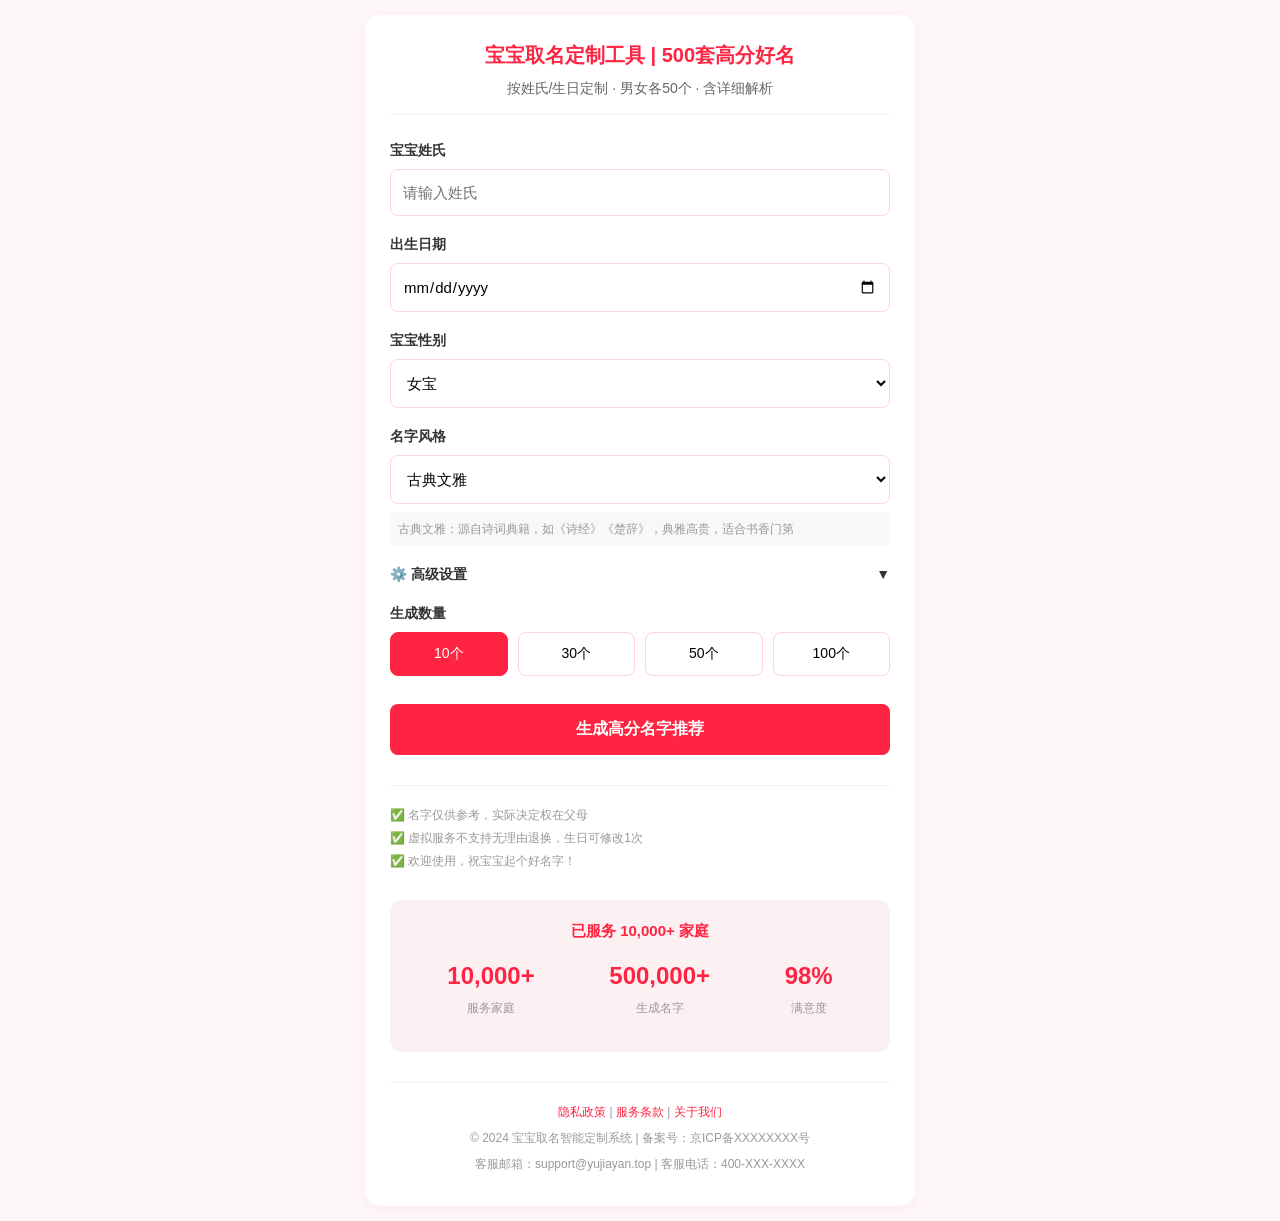
==== index.html @ ac8d09ec "Update index.html" ====
<!DOCTYPE html>
<html lang="zh-CN">
<head>
  <meta charset="UTF-8">
  <meta name="viewport" content="width=device-width, initial-scale=1.0">
  <title>宝宝取名智能定制系统 | 500套高分好名</title>
  <style>
    /* 全局样式：小红书母婴风（粉色主调+柔和圆角） */
    * { margin: 0; padding: 0; box-sizing: border-box; font-family: "PingFang SC", "Microsoft YaHei", sans-serif; }

    body {
      background-color: #fef7f9; /* 小红书浅粉背景 */
      color: #333;
      padding: 15px;
      line-height: 1.5;
    }

    /* 主容器：模拟小红书笔记卡片 */
    .container {
      max-width: 550px;
      margin: 0 auto;
      background: #fff;
      border-radius: 16px; /* 小红书同款大圆角 */
      padding: 25px;
      box-shadow: 0 2px 12px rgba(255, 105, 135, 0.1);
    }

    /* 标题区域：还原原商品的温馨标题 */
    .title-area {
      text-align: center;
      margin-bottom: 25px;
      padding-bottom: 15px;
      border-bottom: 1px solid #fee;
    }

    .main-title {
      font-size: 20px;
      font-weight: 700;
      color: #ff2442; /* 小红书品牌红 */
      margin-bottom: 8px;
    }

    .sub-title {
      font-size: 14px;
      color: #666;
    }

    /* 激活码验证区（核心权限控制） */
    .auth-area {
      margin-bottom: 25px;
      padding: 20px;
      background: #fcf0f3;
      border-radius: 12px;
    }

    .auth-title {
      font-size: 15px;
      font-weight: 600;
      margin-bottom: 12px;
      color: #ff2442;
    }

    /* 输入框样式：还原小红书表单风格 */
    .input-group {
      margin-bottom: 18px;
    }

    label {
      display: block;
      margin-bottom: 8px;
      font-weight: 600;
      font-size: 14px;
      color: #333;
    }

    input, select {
      width: 100%;
      padding: 14px 12px;
      border: 1px solid #ffd1dc;
      border-radius: 8px;
      font-size: 15px;
      background: #fff;
      outline: none;
    }

    input:focus, select:focus {
      border-color: #ff2442;
      box-shadow: 0 0 0 2px rgba(255, 36, 66, 0.1);
    }

    /* 按钮样式：小红书同款红色按钮 */
    .btn {
      width: 100%;
      padding: 15px;
      background: #ff2442;
      color: #fff;
      border: none;
      border-radius: 8px;
      font-size: 16px;
      font-weight: 600;
      cursor: pointer;
      margin-top: 10px;
      transition: background 0.2s;
    }

    .btn:hover {
      background: #e61f3d;
    }

    .btn-secondary {
      background: #f8f8f8;
      color: #666;
    }

    .btn-secondary:hover {
      background: #f0f0f0;
    }

    /* 名字结果区 */
    .result-area {
      margin-top: 30px;
      display: none;
    }

    .result-title {
      font-size: 16px;
      font-weight: 600;
      margin-bottom: 15px;
      color: #ff2442;
    }

    /* 名字列表：卡片式双列布局 */
    .name-list {
      display: grid;
      grid-template-columns: repeat(2, 1fr);
      gap: 12px;
      max-height: 600px;
      overflow-y: auto;
      padding-right: 5px;
      scrollbar-width: thin;
      scrollbar-color: #ffd1dc #fcf0f3;
    }

    .name-list::-webkit-scrollbar {
      width: 6px;
    }

    .name-list::-webkit-scrollbar-track {
      background: #fcf0f3;
      border-radius: 3px;
    }

    .name-list::-webkit-scrollbar-thumb {
      background: #ffd1dc;
      border-radius: 3px;
    }

    .name-list::-webkit-scrollbar-thumb:hover {
      background: #ff2442;
    }

    /* 名字卡片样式 */
    .name-card {
      background: #fff;
      border: 1px solid #fee;
      border-radius: 10px;
      padding: 12px;
      transition: all 0.3s ease;
      position: relative;
    }

    .name-card:hover {
      transform: translateY(-2px);
      box-shadow: 0 4px 12px rgba(255, 105, 135, 0.15);
      border-color: #ff2442;
    }

    .card-header {
      display: flex;
      justify-content: space-between;
      align-items: center;
      margin-bottom: 8px;
    }

    .name-text {
      font-size: 16px;
      font-weight: 600;
      color: #333;
    }

    .score-tag {
      background: #ffeff3;
      color: #ff2442;
      padding: 3px 8px;
      border-radius: 6px;
      font-size: 11px;
      font-weight: 700;
    }

    /* 来源标签 */
    .source-tag {
      display: inline-block;
      background: #f8f8f8;
      color: #999;
      padding: 2px 6px;
      border-radius: 4px;
      font-size: 11px;
      margin-bottom: 8px;
    }

    /* 寓意解析区 */
    .meaning-area {
      border-top: 1px dashed #ffd1dc;
      padding-top: 8px;
      margin-top: 8px;
    }

    .meaning-text {
      font-size: 12px;
      color: #666;
      line-height: 1.6;
      display: -webkit-box;
      -webkit-line-clamp: 3;
      -webkit-box-orient: vertical;
      overflow: hidden;
    }

    /* 收藏按钮 */
    .collect-btn {
      position: absolute;
      top: 10px;
      right: 10px;
      font-size: 16px;
      background: none;
      border: none;
      cursor: pointer;
      color: #ccc;
      transition: all 0.2s;
      z-index: 1;
    }

    .collect-btn:hover {
      transform: scale(1.2);
    }

    .collected {
      color: #ff2442;
    }

    /* 名字解析模块：还原原商品的多维度解析 */
    .analysis-area {
      margin-top: 20px;
      padding: 15px;
      background: #fcf0f3;
      border-radius: 8px;
    }

    .analysis-title {
      font-size: 14px;
      font-weight: 600;
      margin-bottom: 10px;
      color: #ff2442;
    }

    .analysis-item {
      display: flex;
      justify-content: space-between;
      font-size: 13px;
      margin-bottom: 5px;
    }

    /* 收藏展示区 */
    .favorites-area {
      margin-top: 20px;
      display: none;
    }

    .favorites-area.show {
      display: block;
    }

    .favorites-title {
      font-size: 16px;
      font-weight: 600;
      margin-bottom: 15px;
      color: #ff2442;
      display: flex;
      justify-content: space-between;
      align-items: center;
    }

    .favorites-count {
      font-size: 12px;
      color: #999;
      font-weight: 400;
    }

    .favorites-list {
      display: grid;
      grid-template-columns: repeat(2, 1fr);
      gap: 12px;
      max-height: 400px;
      overflow-y: auto;
      scrollbar-width: thin;
      scrollbar-color: #ffd1dc #fcf0f3;
    }

    .favorites-list::-webkit-scrollbar {
      width: 6px;
    }

    .favorites-list::-webkit-scrollbar-track {
      background: #fcf0f3;
      border-radius: 3px;
    }

    .favorites-list::-webkit-scrollbar-thumb {
      background: #ffd1dc;
      border-radius: 3px;
    }

    .favorites-list::-webkit-scrollbar-thumb:hover {
      background: #ff2442;
    }

    .empty-favorites {
      text-align: center;
      padding: 40px 20px;
      color: #999;
      font-size: 14px;
    }

    .empty-favorites::before {
      content: "♡";
      display: block;
      font-size: 48px;
      margin-bottom: 10px;
      opacity: 0.3;
    }

    /* 删除按钮 */
    .delete-btn {
      position: absolute;
      top: 10px;
      right: 10px;
      font-size: 12px;
      background: #fff;
      border: 1px solid #ffd1dc;
      color: #ff2442;
      padding: 4px 8px;
      border-radius: 4px;
      cursor: pointer;
      transition: all 0.2s;
    }

    .delete-btn:hover {
      background: #ff2442;
      color: #fff;
    }

    /* 售后提示区：还原原商品的版权/售后 */
    .footer-tips {
      margin-top: 30px;
      padding-top: 20px;
      border-top: 1px solid #fee;
      font-size: 12px;
      color: #999;
    }

    .tips-item {
      margin-bottom: 5px;
    }

    /* 隐藏模块 */
    .hidden {
      display: none;
    }

    /* 加载提示动画 */
    .loading-overlay {
      position: fixed;
      top: 0;
      left: 0;
      width: 100%;
      height: 100%;
      background: rgba(255, 255, 255, 0.9);
      display: flex;
      flex-direction: column;
      justify-content: center;
      align-items: center;
      z-index: 1000;
      display: none;
    }

    .loading-spinner {
      width: 50px;
      height: 50px;
      border: 4px solid #ffd1dc;
      border-top: 4px solid #ff2442;
      border-radius: 50%;
      animation: spin 1s linear infinite;
      margin-bottom: 20px;
    }

    @keyframes spin {
      0% { transform: rotate(0deg); }
      100% { transform: rotate(360deg); }
    }

    .loading-text {
      color: #ff2442;
      font-size: 16px;
      font-weight: 600;
    }

    /* 筛选区样式 */
    .filter-area {
      margin-bottom: 20px;
      padding: 15px;
      background: #fcf0f3;
      border-radius: 12px;
    }

    .filter-title {
      font-size: 15px;
      font-weight: 600;
      margin-bottom: 10px;
      color: #ff2442;
    }

    .filter-options {
      display: flex;
      gap: 10px;
      flex-wrap: wrap;
    }

    .filter-btn {
      padding: 8px 16px;
      border: 1px solid #ff2442;
      background: #fff;
      color: #ff2442;
      border-radius: 6px;
      cursor: pointer;
      font-size: 13px;
      transition: all 0.3s;
    }

    .filter-btn:hover {
      background: #ff2442;
      color: #fff;
    }

    .filter-btn.active {
      background: #ff2442;
      color: #fff;
    }

    /* 生成数量选择 */
    .count-selector {
      display: flex;
      gap: 10px;
      margin-bottom: 10px;
    }

    .count-btn {
      flex: 1;
      padding: 12px;
      border: 1px solid #ffd1dc;
      background: #fff;
      border-radius: 8px;
      cursor: pointer;
      font-size: 14px;
      transition: all 0.3s;
    }

    .count-btn:hover {
      border-color: #ff2442;
    }

    .count-btn.active {
      background: #ff2442;
      color: #fff;
      border-color: #ff2442;
    }

    /* 风格说明区域 */
    .style-description {
      font-size: 12px;
      color: #999;
      margin-top: 8px;
      padding: 8px;
      background: #f8f8f8;
      border-radius: 6px;
    }

    /* 评分体系说明 */
    .score-system {
      margin-top: 20px;
      padding: 15px;
      background: #fcf0f3;
      border-radius: 12px;
    }

    .score-system-title {
      font-size: 15px;
      font-weight: 600;
      margin-bottom: 12px;
      color: #ff2442;
    }

    .score-item {
      margin-bottom: 10px;
      font-size: 13px;
    }

    .score-item-label {
      font-weight: 600;
      color: #333;
    }

    .score-item-desc {
      color: #666;
      margin-left: 10px;
    }

    /* 信任背书区 */
    .trust-area {
      margin-top: 30px;
      padding: 20px;
      background: #fcf0f3;
      border-radius: 12px;
      text-align: center;
    }

    .trust-title {
      font-size: 15px;
      font-weight: 600;
      margin-bottom: 15px;
      color: #ff2442;
    }

    .trust-stats {
      display: flex;
      justify-content: space-around;
      margin-bottom: 15px;
    }

    .trust-stat-item {
      text-align: center;
    }

    .trust-stat-number {
      font-size: 24px;
      font-weight: 700;
      color: #ff2442;
    }

    .trust-stat-label {
      font-size: 12px;
      color: #999;
      margin-top: 5px;
    }

    /* 底部信息区 */
    .footer-info {
      margin-top: 30px;
      padding-top: 20px;
      border-top: 1px solid #fee;
      font-size: 12px;
      color: #999;
      text-align: center;
    }

    .footer-info-item {
      margin-bottom: 8px;
    }

    .footer-link {
      color: #ff2442;
      text-decoration: none;
      cursor: pointer;
    }

    .footer-link:hover {
      text-decoration: underline;
    }

    /* 模态框样式 */
    .modal {
      display: none;
      position: fixed;
      top: 0;
      left: 0;
      width: 100%;
      height: 100%;
      background: rgba(0, 0, 0, 0.5);
      z-index: 2000;
      justify-content: center;
      align-items: center;
    }

    .modal-content {
      background: #fff;
      border-radius: 12px;
      padding: 25px;
      max-width: 500px;
      width: 90%;
      max-height: 80vh;
      overflow-y: auto;
      position: relative;
    }

    .modal-close {
      position: absolute;
      top: 15px;
      right: 15px;
      font-size: 24px;
      cursor: pointer;
      color: #999;
      background: none;
      border: none;
    }

    .modal-close:hover {
      color: #ff2442;
    }

    .modal-title {
      font-size: 18px;
      font-weight: 700;
      margin-bottom: 15px;
      color: #ff2442;
      padding-right: 30px;
    }

    .modal-text {
      font-size: 14px;
      line-height: 1.8;
      color: #666;
    }

    .modal-section {
      margin-bottom: 15px;
    }

    .modal-section-title {
      font-size: 15px;
      font-weight: 600;
      margin-bottom: 8px;
      color: #333;
    }

    /* 高级设置样式 */
    .advanced-toggle {
      cursor: pointer;
      display: flex;
      justify-content: space-between;
      align-items: center;
      user-select: none;
    }

    .advanced-toggle:hover {
      color: #ff2442;
    }

    #advancedIcon {
      transition: transform 0.3s ease;
    }

    #advancedSettings {
      animation: slideDown 0.3s ease;
    }

    @keyframes slideDown {
      from { opacity: 0; transform: translateY(-10px); }
      to { opacity: 1; transform: translateY(0); }
    }

    .weight-config {
      background: #fff;
      padding: 15px;
      border-radius: 8px;
    }

    .weight-item {
      display: flex;
      align-items: center;
      justify-content: space-between;
      margin-bottom: 12px;
    }

    .weight-item:last-child {
      margin-bottom: 0;
    }

    .weight-item span:first-child {
      width: 100px;
      font-size: 13px;
      color: #333;
    }

    .weight-slider {
      flex: 1;
      margin: 0 15px;
      height: 6px;
      -webkit-appearance: none;
      appearance: none;
      background: linear-gradient(to right, #ff2442, #ffd1dc);
      border-radius: 3px;
      cursor: pointer;
    }

    .weight-slider::-webkit-slider-thumb {
      -webkit-appearance: none;
      appearance: none;
      width: 18px;
      height: 18px;
      background: #fff;
      border: 3px solid #ff2442;
      border-radius: 50%;
      cursor: pointer;
      box-shadow: 0 2px 6px rgba(255, 36, 66, 0.3);
    }

    .weight-slider::-moz-range-thumb {
      width: 18px;
      height: 18px;
      background: #fff;
      border: 3px solid #ff2442;
      border-radius: 50%;
      cursor: pointer;
      box-shadow: 0 2px 6px rgba(255, 36, 66, 0.3);
    }

    .weight-item span:last-child {
      width: 50px;
      text-align: right;
      font-size: 12px;
      font-weight: 600;
      color: #ff2442;
    }
  </style>
</head>
<body>
  <div class="container">
    <!-- 标题区域 -->
    <div class="title-area">
      <div class="main-title">宝宝取名定制工具 | 500套高分好名</div>
      <div class="sub-title">按姓氏/生日定制 · 男女各50个 · 含详细解析</div>
    </div>

    <!-- 主功能区 -->
    <div id="mainFunction">
      <!-- 宝宝信息输入区 -->
      <div class="input-group">
        <label>宝宝姓氏</label>
        <input type="text" id="surname" placeholder="请输入姓氏" required>
      </div>

      <div class="input-group">
        <label>出生日期</label>
        <input type="date" id="birthDate" required>
      </div>

      <div class="input-group">
        <label>宝宝性别</label>
        <select id="gender" required>
          <option value="girl">女宝</option>
          <option value="boy">男宝</option>
        </select>
      </div>

      <div class="input-group">
        <label>名字风格</label>
        <select id="style" onchange="updateStyleDescription()" required>
          <option value="classical">古典文雅</option>
          <option value="modern">简约现代</option>
          <option value="poetic">诗意文艺</option>
        </select>
        <div class="style-description" id="styleDescription">
          古典文雅：源自诗词典籍，如《诗经》《楚辞》，典雅高贵，适合书香门第
        </div>
      </div>

      <!-- 高级设置（可折叠） -->
      <div class="input-group">
        <label class="advanced-toggle" onclick="toggleAdvancedSettings()">
          <span>⚙️ 高级设置</span>
          <span id="advancedIcon">▼</span>
        </label>
        <div id="advancedSettings" style="display: none; margin-top: 15px; padding: 15px; background: #fef7f9; border-radius: 8px;">
          <div class="input-group" style="margin-bottom: 12px;">
            <label style="font-size: 13px; color: #666;">匹配权重配置</label>
            <div class="weight-config">
              <div class="weight-item">
                <span>生肖匹配</span>
                <input type="range" id="zodiacWeight" min="0" max="100" value="70" class="weight-slider" onchange="updateWeightDisplay()">
                <span id="zodiacWeightValue">70%</span>
              </div>
              <div class="weight-item">
                <span>季节匹配</span>
                <input type="range" id="seasonWeight" min="0" max="100" value="50" class="weight-slider" onchange="updateWeightDisplay()">
                <span id="seasonWeightValue">50%</span>
              </div>
              <div class="weight-item">
                <span>五行平衡</span>
                <input type="range" id="elementWeight" min="0" max="100" value="80" class="weight-slider" onchange="updateWeightDisplay()">
                <span id="elementWeightValue">80%</span>
              </div>
              <div class="weight-item">
                <span>姓氏相似度</span>
                <input type="range" id="surnameWeight" min="0" max="100" value="60" class="weight-slider" onchange="updateWeightDisplay()">
                <span id="surnameWeightValue">60%</span>
              </div>
              <div class="weight-item">
                <span>文化内涵</span>
                <input type="range" id="cultureWeight" min="0" max="100" value="65" class="weight-slider" onchange="updateWeightDisplay()">
                <span id="cultureWeightValue">65%</span>
              </div>
            </div>
          </div>
          <button class="btn btn-secondary" onclick="resetWeights()" style="padding: 10px; font-size: 14px;">重置为默认权重</button>
        </div>
      </div>

      <div class="input-group">
        <label>生成数量</label>
        <div class="count-selector">
          <button class="count-btn active" onclick="selectCount(10, this)">10个</button>
          <button class="count-btn" onclick="selectCount(30, this)">30个</button>
          <button class="count-btn" onclick="selectCount(50, this)">50个</button>
          <button class="count-btn" onclick="selectCount(100, this)">100个</button>
        </div>
      </div>

      <button class="btn" onclick="generateNames()">生成高分名字推荐</button>

      <!-- 名字结果区 -->
      <div class="result-area" id="resultArea">
        <div class="result-title">定制名字推荐（综合评分90+）</div>
        
        <!-- 筛选区 -->
        <div class="filter-area">
          <div class="filter-title">筛选条件</div>
          <div class="filter-options">
            <button class="filter-btn active" onclick="filterByScore('all', this)">全部</button>
            <button class="filter-btn" onclick="filterByScore('95-98', this)">95分以上</button>
            <button class="filter-btn" onclick="filterByScore('92-94', this)">92-94分</button>
            <button class="filter-btn" onclick="filterByScore('90-91', this)">90-91分</button>
          </div>
        </div>
        
        <div class="name-list" id="nameList"></div>

        <!-- 评分体系说明 -->
        <div class="score-system">
          <div class="score-system-title">评分体系说明</div>
          <div class="score-item">
            <span class="score-item-label">读音韵律：</span>
            <span class="score-item-desc">声调搭配是否优美，读音是否朗朗上口</span>
          </div>
          <div class="score-item">
            <span class="score-item-label">字形结构：</span>
            <span class="score-item-desc">汉字笔画搭配是否协调，字形是否美观</span>
          </div>
          <div class="score-item">
            <span class="score-item-label">文化内涵：</span>
            <span class="score-item-desc">是否源自经典典籍，文化底蕴是否深厚</span>
          </div>
          <div class="score-item">
            <span class="score-item-label">整体平衡：</span>
            <span class="score-item-desc">五行是否平衡，是否符合生辰八字命理</span>
          </div>
        </div>

        <!-- 收藏展示区 -->
        <div class="favorites-area" id="favoritesArea">
          <div class="favorites-title">
            我的收藏
            <span class="favorites-count" id="favoritesCount">已收藏 0 个名字</span>
          </div>
          <div class="favorites-list" id="favoritesList"></div>
        </div>

        <!-- 名字解析示例 -->
        <div class="analysis-area">
          <div class="analysis-title">名字解析示例（徐昱宁）</div>
          <div class="analysis-item">
            <span>读音韵律：</span>
            <span style="color: #ff2442; font-weight: 600;">93分</span>
          </div>
          <div class="analysis-item">
            <span>字形结构：</span>
            <span style="color: #ff2442; font-weight: 600;">95分</span>
          </div>
          <div class="analysis-item">
            <span>文化内涵：</span>
            <span style="color: #ff2442; font-weight: 600;">91分</span>
          </div>
          <div class="analysis-item">
            <span>整体平衡：</span>
            <span style="color: #ff2442; font-weight: 600;">97分</span>
          </div>
          <div class="analysis-item" style="margin-top: 10px;">
            <span>寓意解读：</span>
            <span style="color: #666;">昱照心宁，内外澄明</span>
          </div>
        </div>
      </div>
    </div>

    <!-- 售后提示区 -->
    <div class="footer-tips">
      <div class="tips-item">✅ 名字仅供参考，实际决定权在父母</div>
      <div class="tips-item">✅ 虚拟服务不支持无理由退换，生日可修改1次</div>
      <div class="tips-item">✅ 欢迎使用，祝宝宝起个好名字！</div>
    </div>

    <!-- 信任背书区 -->
    <div class="trust-area">
      <div class="trust-title">已服务 10,000+ 家庭</div>
      <div class="trust-stats">
        <div class="trust-stat-item">
          <div class="trust-stat-number">10,000+</div>
          <div class="trust-stat-label">服务家庭</div>
        </div>
        <div class="trust-stat-item">
          <div class="trust-stat-number">500,000+</div>
          <div class="trust-stat-label">生成名字</div>
        </div>
        <div class="trust-stat-item">
          <div class="trust-stat-number">98%</div>
          <div class="trust-stat-label">满意度</div>
        </div>
      </div>
    </div>

    <!-- 底部信息区 -->
    <div class="footer-info">
      <div class="footer-info-item">
        <a class="footer-link" onclick="showModal('privacyModal')">隐私政策</a> |
        <a class="footer-link" onclick="showModal('termsModal')">服务条款</a> |
        <a class="footer-link" onclick="showModal('aboutModal')">关于我们</a>
      </div>
      <div class="footer-info-item">© 2024 宝宝取名智能定制系统 | 备案号：京ICP备XXXXXXXX号</div>
      <div class="footer-info-item">客服邮箱：support@yujiayan.top | 客服电话：400-XXX-XXXX</div>
    </div>
  </div>

  <!-- 加载动画 -->
  <div class="loading-overlay" id="loadingOverlay">
    <div class="loading-spinner"></div>
    <div class="loading-text">正在为您生成个性化好名字...</div>
  </div>

  <!-- 隐私政策模态框 -->
  <div class="modal" id="privacyModal">
    <div class="modal-content">
      <button class="modal-close" onclick="hideModal('privacyModal')">&times;</button>
      <div class="modal-title">隐私政策</div>
      <div class="modal-text">
        <div class="modal-section">
          <div class="modal-section-title">1. 信息收集</div>
          <p>我们仅收集您主动提供的宝宝姓氏、出生日期等必要信息，用于生成个性化名字建议。</p>
        </div>
        <div class="modal-section">
          <div class="modal-section-title">2. 信息使用</div>
          <p>您的个人信息仅用于取名服务，不会用于其他商业用途。</p>
        </div>
        <div class="modal-section">
          <div class="modal-section-title">3. 信息保护</div>
          <p>我们采用行业标准的安全措施保护您的个人信息安全。</p>
        </div>
      </div>
    </div>
  </div>

  <!-- 服务条款模态框 -->
  <div class="modal" id="termsModal">
    <div class="modal-content">
      <button class="modal-close" onclick="hideModal('termsModal')">&times;</button>
      <div class="modal-title">服务条款</div>
      <div class="modal-text">
        <div class="modal-section">
          <div class="modal-section-title">1. 服务说明</div>
          <p>本系统提供基于传统文化的智能取名建议服务，仅供参考。</p>
        </div>
        <div class="modal-section">
          <div class="modal-section-title">2. 用户责任</div>
          <p>用户需对提供的个人信息真实性负责，并承担最终取名决定。</p>
        </div>
        <div class="modal-section">
          <div class="modal-section-title">3. 免责声明</div>
          <p>本服务为虚拟产品，一旦使用不支持退款，名字建议不构成法律依据。</p>
        </div>
      </div>
    </div>
  </div>

  <!-- 关于我们模态框 -->
  <div class="modal" id="aboutModal">
    <div class="modal-content">
      <button class="modal-close" onclick="hideModal('aboutModal')">&times;</button>
      <div class="modal-title">关于我们</div>
      <div class="modal-text">
        <div class="modal-section">
          <div class="modal-section-title">产品介绍</div>
          <p>宝宝取名智能定制系统结合传统国学与现代智能算法，为每个宝宝量身定制寓意深远的好名字。</p>
        </div>
        <div class="modal-section">
          <div class="modal-section-title">技术特色</div>
          <p>融合《诗经》《楚辞》等经典典籍，结合五行八字、生辰命理等传统文化元素。</p>
        </div>
        <div class="modal-section">
          <div class="modal-section-title">联系方式</div>
          <p>客服邮箱：support@yujiayan.top</p>
        </div>
      </div>
    </div>
  </div>

  <script>
    // ============================================
    // 全局变量和初始化
    // ============================================
    let selectedCount = 10;
    let allGeneratedNames = [];
    let favorites = []; // 收藏列表
    
    // 完整的名字数据库（男女分开版 | 超全扩展版）
const nameDatabase = {
  // ========== 男生名字库 ==========
  boy: {
    // 通用层（仅写"名"，适配所有姓氏）
    default: {          
      classical: [
        { name: "承安", source: "《论语》", meaning: "承天之佑，平安顺遂；承蒙庇佑，一生安稳无忧。" },
        { name: "景明", source: "《岳阳楼记》", meaning: "春和景明，前程光明；如春日美景，人生顺遂明朗。" },
        { name: "德佑", source: "《尚书》", meaning: "德厚流光，上天庇佑；品德深厚，自有福报。" },
        { name: "思安", source: "《诗经》", meaning: "思齐致安，内外兼修；向优看齐，心境安宁。" },
        { name: "敬恒", source: "《孟子》", meaning: "敬天爱人，持之以恒；心怀敬畏，做事有毅力。" },
        { name: "博文", source: "《论语》", meaning: "博文约礼，学识广博；学识丰富，守礼有度。" },
        { name: "弘毅", source: "《论语》", meaning: "士不可以不弘毅，任重而道远；心胸宽广，有担当。" },
        { name: "孝谦", source: "《孝经》", meaning: "孝亲敬长，谦谦有礼；孝顺长辈，待人谦和。" },
        { name: "允哲", source: "《尚书》", meaning: "允文允武，明哲保身；文武兼备，聪慧通透。" },
        { name: "秉文", source: "《诗经》", meaning: "秉文兼武，才华出众；文武双全，能力卓越。" },
        { name: "修远", source: "《楚辞·离骚》", meaning: "路漫漫其修远兮，吾将上下而求索；有追求，有毅力。" },
        { name: "子瑜", source: "《楚辞》", meaning: "谦谦君子，温润如玉；品德高尚，气质儒雅。" },
        { name: "崇礼", source: "《礼记》", meaning: "崇德尚礼，德行端正；尊崇品德，待人有礼。" },
        { name: "清和", source: "《汉书》", meaning: "清和温润，处事平和；性格温和，待人宽厚。" },
        { name: "景行", source: "《诗经》", meaning: "高山景行，德行昭彰；品德高尚，行为光明。" },
        { name: "君赫", source: "《诗经》", meaning: "君子之德，声名显赫；品德如君，成就斐然。" },
        { name: "彦霖", source: "《晋书》", meaning: "彦士之才，霖泽万物；才华出众，心怀仁爱。" },
        { name: "安歌", source: "《楚辞》", meaning: "安然高歌，心境豁达；一生安乐，性格开朗。" },
        { name: "元凯", source: "《左传》", meaning: "元亨利贞，凯泽四方；大吉大利，福泽深厚。" },
                // 新增的通用古典风格男名（无重复）
        { name: "景桓", source: "《诗经》", meaning: "景行立世，桓桓勇武；品德高尚，有勇有谋，兼具文韬武略。" },
        { name: "文彬", source: "《论语》", meaning: "文质彬彬，然后君子；文采与质朴兼备，品行端正，气质儒雅。" },
        { name: "怀瑾", source: "《楚辞》", meaning: "怀瑾握瑜，明德惟馨；如持美玉在心，品德高洁，内外兼修。" },
        { name: "明诚", source: "《中庸》", meaning: "明诚相生，知行合一；光明磊落，待人真诚，处事坦荡。" },
        { name: "德润", source: "《孔子家语》", meaning: "德润身，心广体胖；品德滋养身心，心胸宽广，气度不凡。" },
        { name: "时雍", source: "《尚书》", meaning: "黎民于变时雍，天下和顺；处事从容不迫，人际和睦，一生顺遂。" },
        { name: "骏德", source: "《诗经》", meaning: "浩浩昊天，不骏其德；才德出众，如骏马般卓越，前程远大。" },
        { name: "思齐", source: "《论语》", meaning: "见贤思齐焉，见不贤而内自省；向优秀看齐，持续自我提升。" },
        { name: "崇安", source: "《后汉书》", meaning: "崇德尚安，福寿绵长；尊崇品德，内心安宁，一生福寿安康。" },
        { name: "昭明", source: "《楚辞》", meaning: "昭明有融，高朗令终；光明磊落，行事磊落，终得善果。" },
        { name: "宣朗", source: "《晋书》", meaning: "风神宣朗，识量弘远；气质爽朗豁达，格局宏大，有远见卓识。" },
        { name: "秉德", source: "《尚书》", meaning: "秉德无私，参天地兮；坚守品德本心，心怀坦荡，无愧天地。" },
        { name: "维桢", source: "《诗经》", meaning: "维周之桢，国之栋梁；如梁柱般可靠，堪当大任，成就斐然。" },
        { name: "敬德", source: "《左传》", meaning: "敬德保民，四方咸宁；心怀仁德，尊重他人，护佑身边之人。" },
        { name: "清彦", source: "《南史》", meaning: "清简有彦风，清雅有才；品行清简正直，才华出众，气质脱俗。" },
        { name: "博裕", source: "《论语》", meaning: "博学多才，宽裕待人；学识广博，心胸宽广。" }
      ],
      modern: [
        { name: "沐宸", source: "《现代文学》", meaning: "如沐春风，宸宇开阔；性格温和，心胸宽广。" },
        { name: "亦安", source: "《现代散文》", meaning: "亦刚亦柔，平安喜乐；性格柔韧，一生欢喜。" },
        { name: "嘉佑", source: "《现代诗歌》", meaning: "嘉言善行，上天庇佑；言行美好，自有福报。" },
        { name: "星宇", source: "《现代文学》", meaning: "星光璀璨，气宇轩昂；如星辰闪耀，气度不凡。" },
        { name: "俊熙", source: "《现代散文》", meaning: "英俊潇洒，熙然开朗；相貌俊朗，性格阳光。" },
        { name: "浩宇", source: "《现代诗歌》", meaning: "浩然正气，气宇轩昂；胸怀坦荡，气度不凡。" },
        { name: "辰逸", source: "《现代文学》", meaning: "辰光万里，潇洒飘逸；前途光明，性格洒脱。" },
        { name: "泽安", source: "《现代散文》", meaning: "泽被四方，平安顺遂；心怀仁爱，一生安稳。" },
        { name: "奕辰", source: "《现代诗歌》", meaning: "神采奕奕，辰光璀璨；精神饱满，人生耀眼。" },
        { name: "铭泽", source: "《现代文学》", meaning: "铭记恩情，泽被他人；懂得感恩，待人宽厚。" },
        { name: "屿安", source: "《现代散文》", meaning: "如岛立海，安然自在；性格沉稳，内心安宁。" },
        { name: "沐阳", source: "《现代散文》", meaning: "沐光而行，温暖向阳；性格开朗，积极向上。" },
        { name: "星尧", source: "《现代诗歌》", meaning: "星光璀璨，尧天舜日；前途光明，品行如圣。" },
        { name: "宸希", source: "《现代文学》", meaning: "宸宇广阔，满怀希望；格局开阔，未来可期。" },
        { name: "书珩", source: "《现代散文》", meaning: "书香馥郁，珩玉温润；学识渊博，品德如玉。" },
        { name: "知远", source: "《现代诗歌》", meaning: "知世明理，志存高远；通透聪慧，有大志向。" },
        { name: "乐川", source: "《现代文学》", meaning: "乐行天下，川流不息；性格乐观，生命力旺盛。" },
        { name: "亦泽", source: "《现代散文》", meaning: "亦温亦刚，泽被他人；性格多元，心怀善意。" },
        { name: "星沐", source: "《现代诗歌》", meaning: "星光沐身，温柔坚定；如星光般温暖，内心坚定。" },
        { name: "嘉树", source: "《现代散文》", meaning: "嘉木成林，茁壮成长；如大树般挺拔，健康向上。" },
                // 新增的通用现代风格男名（无重复）
        { name: "屿辰", source: "《现代散文》", meaning: "屿立山海，辰光璀璨；性格沉稳坚定，前途光明耀眼。" },
        { name: "沐希", source: "《现代文学》", meaning: "沐风而行，满怀希冀；积极乐观，对生活充满希望。" },
        { name: "星澈", source: "《现代诗歌》", meaning: "星光澄澈，坦荡纯粹；内心干净通透，待人真诚坦率。" },
        { name: "亦航", source: "《现代散文》", meaning: "亦刚亦柔，扬帆远航；性格柔韧，勇于追逐人生理想。" },
        { name: "泽宸", source: "《现代文学》", meaning: "泽润万物，宸宇开阔；心怀仁爱，格局宽广有气度。" },
        { name: "俊安", source: "《现代诗歌》", meaning: "俊朗阳光，安然顺遂；相貌出众，一生平安喜乐。" },
        { name: "辰宇", source: "《现代散文》", meaning: "辰星闪耀，气宇不凡；前途光明，气度卓然有风范。" },
        { name: "乐安", source: "《现代文学》", meaning: "乐以忘忧，安然自得；性格乐观豁达，生活悠然惬意。" },
        { name: "知宸", source: "《现代诗歌》", meaning: "知世通透，宸怀宽广；聪慧明理，心胸开阔有格局。" },
        { name: "沐泽", source: "《现代散文》", meaning: "沐恩前行，泽及他人；懂得感恩，乐于善待身边之人。" },
        { name: "星安", source: "《现代文学》", meaning: "星光相伴，安然一生；如星辰守护，生活安稳顺遂。" },
        { name: "奕泽", source: "《现代诗歌》", meaning: "神采奕奕，泽被四方；精神饱满，心怀善意暖他人。" },
        { name: "书辰", source: "《现代散文》", meaning: "书香为伴，辰光万里；学识深厚，前途一片光明。" },
        { name: "远辰", source: "《现代文学》", meaning: "志存高远，辰光引路；有远大志向，前路有光不迷茫。" },
        { name: "嘉辰", source: "《现代诗歌》", meaning: "嘉言懿行，辰星高照；品行美好，人生顺遂有福气。" }
      ],
      poetic: [            
        { name: "江枫", source: "《唐诗》", meaning: "江枫渔火，诗意人生；如江边枫叶，富有诗意，人生美好。" },            
        { name: "松月", source: "《唐诗》", meaning: "松间明月，清雅脱俗；如松间明月，清新高雅。" },            
        { name: "鹤鸣", source: "《诗经》", meaning: "鹤鸣九皋，声闻于天；如仙鹤般高洁，声名远扬。" },            
        { name: "清风", source: "《宋词》", meaning: "清风徐来，心旷神怡；如清风般爽朗，心境开阔。" },            
        { name: "观澜", source: "《孟子》", meaning: "观水有术，必观其澜；有远见，有智慧。" },            
        { name: "秋白", source: "《现代诗歌》", meaning: "秋高气爽，清白做人；性格爽朗，为人正直。" },            
        { name: "书翰", source: "《唐诗》", meaning: "书香翰墨，文采斐然；有文化底蕴，文采出众。" },            
        { name: "云帆", source: "《唐诗》", meaning: "直挂云帆，乘风破浪；有远大志向，勇往直前。" },            
        { name: "疏桐", source: "《宋词》", meaning: "缺月挂疏桐，意境高远；如疏桐般挺拔，意境高远。" },            
        { name: "清川", source: "《唐诗》", meaning: "清川带长薄，自然洒脱；如清澈河流，自然洒脱。" },
        { name: "星辞", source: "《宋词》", meaning: "星落辞章，文采斐然；如星光般璀璨，文辞优美有才华。" },
        { name: "砚秋", source: "《唐诗》", meaning: "砚染秋霜，笔墨生香；如秋日砚台，满腹诗书，气质沉稳。" },
        { name: "暮云", source: "《唐诗》", meaning: "暮云合璧，温柔大气；如傍晚云霞，温柔且有格局。" },
        { name: "听澜", source: "《宋词》", meaning: "静坐听澜，心境平和；如聆听波澜，沉稳且有定力。" },
        { name: "寻鹤", source: "《诗经》", meaning: "寻鹤南山，清雅脱俗；如寻鹤归隐，气质高雅淡泊。" },
        { name: "清晏", source: "《宋词》", meaning: "河清海晏，岁月静好；人生顺遂，心境平和。" },
        { name: "临川", source: "《唐诗》", meaning: "临川羡鱼，不如退而结网；务实肯干，有行动力。" },
        { name: "望舒", source: "《楚辞》", meaning: "望舒御月，潇洒自在；如驭月而行，气质洒脱。" },
        { name: "枕书", source: "《宋词》", meaning: "枕书而眠，书香为伴；热爱读书，学识深厚。" },
        { name: "观云", source: "《唐诗》", meaning: "坐看云起，心境淡然；性格沉稳，遇事不慌。" },
        { name: "霁川", source: "《宋词》", meaning: "雨霁山川，豁然开朗；人生遇困则解，前途明朗。" }
                // 新增的通用诗意风格男名（无重复）
        { name: "松涛", source: "《唐诗》", meaning: "松间涛声，大气沉稳；如松林听涛，性格沉稳有气度。" },
        { name: "清辉", source: "《唐诗》", meaning: "清辉遍洒，温润如玉；如月光清辉，气质温润，待人亲和。" },
        { name: "惊鸿", source: "《宋词》", meaning: "翩若惊鸿，俊朗不凡；身姿气度出众，神采飞扬有魅力。" },
        { name: "临渊", source: "《孟子》", meaning: "临渊羡鱼，不如结网；有目标且务实，行动力强。" },
        { name: "寒江", source: "《唐诗》", meaning: "孤舟寒江，心境超然；如寒江独钓，性格淡然，不随波逐流。" },
        { name: "星垂", source: "《唐诗》", meaning: "星垂平野，视野开阔；格局宏大，目光长远有远见。" },
        { name: "兰舟", source: "《宋词》", meaning: "兰舟轻渡，清雅洒脱；如泛舟江上，气质清雅，行事洒脱。" },
        { name: "云深", source: "《唐诗》", meaning: "云深不知处，内敛深沉；性格内敛，有深度有内涵。" },
        { name: "秋鸿", source: "《宋词》", meaning: "秋鸿南归，志存高远；有明确志向，为目标坚定前行。" },
        { name: "清弦", source: "《楚辞》", meaning: "清弦拂尘，心境悠然；如抚琴品弦，内心悠然，不疾不徐。" },
        { name: "枕溪", source: "《唐诗》", meaning: "枕溪而眠，自然随性；如伴溪水入眠，性格随性，热爱自然。" },
        { name: "暮雪", source: "《宋词》", meaning: "暮雪千山，纯粹干净；内心纯粹，如落雪般不染尘埃。" },
        { name: "知游", source: "《庄子》", meaning: "知命游心，豁达自在；看透世事，仍保持豁达自在的心境。" },
        { name: "风吟", source: "《诗经》", meaning: "清风吟哦，温柔洒脱；如清风低语，性格温柔，行事洒脱。" },
        { name: "江月", source: "《唐诗》", meaning: "江月照人，通透豁达；如江上明月，内心通透，待人豁达。" }
      ]
    },
      ]        
    },        
    // 李姓专属（写"姓名"）
    李: {          
      classical: [            
        { name: "李瑾辰", source: "《楚辞》", meaning: "怀瑾握瑜，良辰美景；如美玉般珍贵，前程似锦。" },            
        { name: "李景行", source: "《诗经·小雅》", meaning: "高山景行，德行高尚；品德如高山般崇高，行为光明磊落。" },            
        { name: "李承宇", source: "《楚辞·九章》", meaning: "承天之佑，气宇轩昂；有上天庇佑，气度不凡。" },            
        { name: "李修远", source: "《楚辞·离骚》", meaning: "路漫漫其修远兮，吾将上下而求索；有追求，有毅力。" },            
        { name: "李文博", source: "《论语》", meaning: "博文约礼，学识渊博；学识广博，守礼有度。" },            
        { name: "李思齐", source: "《论语》", meaning: "见贤思齐，不断进步；向优秀的人学习，不断提升自己。" },            
        { name: "李浩然", source: "《孟子》", meaning: "浩然之气，正大光明；胸怀坦荡，正气凛然。" },            
        { name: "李子谦", source: "《论语》", meaning: "谦谦君子，温润如玉；谦虚有礼，气质温润。" },            
        { name: "李彦辰", source: "《诗经》", meaning: "彦士之才，辰光万里；有才华，前途光明。" },            
        { name: "李崇安", source: "《尚书》", meaning: "崇德尚礼，平安顺遂；品德高尚，一生平安。" },
        { name: "李敬恒", source: "《孟子》", meaning: "敬天爱人，持之以恒；心怀敬畏，做事有始有终。" },
        { name: "李秉文", source: "《诗经》", meaning: "秉文兼武，文武双全；才华出众，能力全面。" },
        { name: "李子瑜", source: "《楚辞》", meaning: "谦谦君子，温润如玉；品德高尚，气质儒雅。" },
        { name: "李君赫", source: "《诗经》", meaning: "君子之德，声名显赫；品德如君，成就斐然。" },
        { name: "李书珩", source: "《诗经》", meaning: "书香馥郁，珩玉温润；学识渊博，品德如玉。" },
        { name: "李崇礼", source: "《礼记》", meaning: "崇德尚礼，德行端正；尊崇品德，待人有礼。" },
        { name: "李清和", source: "《汉书》", meaning: "清和温润，处事平和；性格温和，待人宽厚。" },
        { name: "李安歌", source: "《楚辞》", meaning: "安然高歌，心境豁达；一生安乐，性格开朗。" },
        { name: "李元凯", source: "《左传》", meaning: "元亨利贞，凯泽四方；大吉大利，福泽深厚。" },
        { name: "李博裕", source: "《论语》", meaning: "博学多才，宽裕待人；学识广博，心胸宽广。" },
        { name: "李彦霖", source: "《晋书》", meaning: "彦士之才，霖泽万物；才华出众，心怀仁爱。" }
      ],          
      modern: [            
        { name: "李亦辰", source: "《现代文学》", meaning: "亦刚亦柔，辰光璀璨；性格刚柔并济，人生光彩夺目。" },            
        { name: "李泽宇", source: "《现代诗歌》", meaning: "泽被四方，气宇轩昂；有仁爱之心，气度不凡。" },            
        { name: "李嘉树", source: "《现代散文》", meaning: "嘉木成林，茁壮成长；如大树般挺拔，健康成长。" },            
        { name: "李沐辰", source: "《现代文学》", meaning: "沐浴春晖，辰星闪耀；如沐春风，前途光明。" },            
        { name: "李奕恒", source: "《现代诗歌》", meaning: "神采奕奕，持之以恒；精神饱满，有毅力。" },            
        { name: "李睿泽", source: "《现代散文》", meaning: "睿智聪慧，泽被万物；聪明过人，有仁爱之心。" },            
        { name: "李星驰", source: "《现代文学》", meaning: "星奔川鹜，风驰电掣；如星光般闪耀，行动迅速。" },            
        { name: "李俊彦", source: "《现代诗歌》", meaning: "英俊潇洒，彦士之才；相貌英俊，有才华。" },            
        { name: "李逸辰", source: "《现代散文》", meaning: "潇洒飘逸，辰光万里；性格洒脱，前途光明。" },            
        { name: "李明轩", source: "《现代文学》", meaning: "光明磊落，气宇轩昂；性格正直，气度不凡。" },
        { name: "李沐阳", source: "《现代文学》", meaning: "如沐阳光，温暖开朗；性格阳光，待人温和有活力。" },
        { name: "李宸安", source: "《现代散文》", meaning: "宸宇安宁，一生顺遂；如星辰般安稳，人生平顺无忧。" },
        { name: "李星屿", source: "《现代诗歌》", meaning: "星光入海，屿立潮头；如星辰岛屿，坚定且耀眼。" },
        { name: "李知远", source: "《现代散文》", meaning: "知世明理，志存高远；通透聪慧，有大志向。" },
        { name: "李乐川", source: "《现代文学》", meaning: "乐行天下，川流不息；性格乐观，生命力旺盛。" },
        { name: "李亦泽", source: "《现代诗歌》", meaning: "亦温亦刚，泽被他人；性格多元，心怀善意。" },
        { name: "李星沐", source: "《现代散文》", meaning: "星光沐身，温柔坚定；如星光般温暖，内心坚定。" },
        { name: "李宸希", source: "《现代文学》", meaning: "宸宇广阔，满怀希望；格局开阔，未来可期。" },
        { name: "李屿安", source: "《现代散文》", meaning: "如岛立海，安然自在；性格沉稳，内心安宁。" },
        { name: "李嘉佑", source: "《现代诗歌》", meaning: "嘉言善行，上天庇佑；言行美好，自有福报。" },
        { name: "李奕安", source: "《现代文学》", meaning: "神采奕奕，平安喜乐；精神饱满，一生欢喜。" }
      ],
      poetic: [
        { name: "李听澜", source: "《宋词》", meaning: "静坐听澜，心境平和；沉稳有定力，人生从容。" },
        { name: "李星辞", source: "《宋词》", meaning: "星落辞章，文采斐然；如星光般璀璨，文辞优美有才华。" },
        { name: "李砚秋", source: "《唐诗》", meaning: "砚染秋霜，笔墨生香；如秋日砚台，满腹诗书，气质沉稳。" },
        { name: "李暮云", source: "《唐诗》", meaning: "暮云合璧，温柔大气；如傍晚云霞，温柔且有格局。" },
        { name: "李寻鹤", source: "《诗经》", meaning: "寻鹤南山，清雅脱俗；如寻鹤归隐，气质高雅淡泊。" },
        { name: "李清晏", source: "《宋词》", meaning: "河清海晏，岁月静好；人生顺遂，心境平和。" },
        { name: "李临川", source: "《唐诗》", meaning: "临川羡鱼，不如退而结网；务实肯干，有行动力。" },
        { name: "李望舒", source: "《楚辞》", meaning: "望舒御月，潇洒自在；如驭月而行，气质洒脱。" },
        { name: "李枕书", source: "《宋词》", meaning: "枕书而眠，书香为伴；热爱读书，学识深厚。" },
        { name: "李观云", source: "《唐诗》", meaning: "坐看云起，心境淡然；性格沉稳，遇事不慌。" },
        { name: "李霁川", source: "《宋词》", meaning: "雨霁山川，豁然开朗；人生遇困则解，前途明朗。" },
        { name: "李松月", source: "《唐诗》", meaning: "松间明月，清雅脱俗；如松间明月，清新高雅。" },
        { name: "李鹤鸣", source: "《诗经》", meaning: "鹤鸣九皋，声闻于天；如仙鹤般高洁，声名远扬。" },
        { name: "李清风", source: "《宋词》", meaning: "清风徐来，心旷神怡；如清风般爽朗，心境开阔。" },
        { name: "李观澜", source: "《孟子》", meaning: "观水有术，必观其澜；有远见，有智慧。" },
        { name: "李秋白", source: "《现代诗歌》", meaning: "秋高气爽，清白做人；性格爽朗，为人正直。" },
        { name: "李书翰", source: "《唐诗》", meaning: "书香翰墨，文采斐然；有文化底蕴，文采出众。" },
        { name: "李云帆", source: "《唐诗》", meaning: "直挂云帆，乘风破浪；有远大志向，勇往直前。" },
        { name: "李疏桐", source: "《宋词》", meaning: "缺月挂疏桐，意境高远；如疏桐般挺拔，意境高远。" },
        { name: "李清川", source: "《唐诗》", meaning: "清川带长薄，自然洒脱；如清澈河流，自然洒脱。" }
      ]
    },
    // 王姓专属（写"姓名"）
    王: {
      classical: [
        { name: "王景行", source: "《诗经》", meaning: "高山景行，德行昭彰；品德高尚，行为光明。" },
        { name: "王承安", source: "《论语》", meaning: "承天之佑，平安顺遂；承蒙庇佑，一生安稳无忧。" },
        { name: "王德佑", source: "《尚书》", meaning: "德厚流光，上天庇佑；品德深厚，自有福报。" },
        { name: "王思安", source: "《诗经》", meaning: "思齐致安，内外兼修；向优看齐，心境安宁。" },
        { name: "王敬恒", source: "《孟子》", meaning: "敬天爱人，持之以恒；心怀敬畏，做事有毅力。" },
        { name: "王博文", source: "《论语》", meaning: "博文约礼，学识广博；学识丰富，守礼有度。" },
        { name: "王弘毅", source: "《论语》", meaning: "士不可以不弘毅，任重而道远；心胸宽广，有担当。" },
        { name: "王孝谦", source: "《孝经》", meaning: "孝亲敬长，谦谦有礼；孝顺长辈，待人谦和。" },
        { name: "王允哲", source: "《尚书》", meaning: "允文允武，明哲保身；文武兼备，聪慧通透。" },
        { name: "王秉文", source: "《诗经》", meaning: "秉文兼武，才华出众；文武双全，能力卓越。" },
        { name: "王子瑜", source: "《楚辞》", meaning: "谦谦君子，温润如玉；品德高尚，气质儒雅。" },
        { name: "王崇礼", source: "《礼记》", meaning: "崇德尚礼，德行端正；尊崇品德，待人有礼。" },
        { name: "王清和", source: "《汉书》", meaning: "清和温润，处事平和；性格温和，待人宽厚。" },
        { name: "王君赫", source: "《诗经》", meaning: "君子之德，声名显赫；品德如君，成就斐然。" },
        { name: "王彦霖", source: "《晋书》", meaning: "彦士之才，霖泽万物；才华出众，心怀仁爱。" }
      ],
      modern: [
        { name: "王沐阳", source: "《现代散文》", meaning: "沐光而行，温暖向阳；性格开朗，积极向上。" },
        { name: "王宸安", source: "《现代文学》", meaning: "宸宇安宁，一生顺遂；如星辰般安稳，人生平顺无忧。" },
        { name: "王星屿", source: "《现代诗歌》", meaning: "星光入海，屿立潮头；如星辰岛屿，坚定且耀眼。" },
        { name: "王亦辰", source: "《现代散文》", meaning: "亦刚亦柔，辰光璀璨；性格刚柔并济，人生光彩夺目。" },
        { name: "王泽宇", source: "《现代文学》", meaning: "泽被四方，气宇轩昂；有仁爱之心，气度不凡。" },
        { name: "王嘉佑", source: "《现代诗歌》", meaning: "嘉言善行，上天庇佑；言行美好，自有福报。" },
        { name: "王星宇", source: "《现代散文》", meaning: "星光璀璨，气宇轩昂；如星辰闪耀，气度不凡。" },
        { name: "王俊熙", source: "《现代文学》", meaning: "英俊潇洒，熙然开朗；相貌俊朗，性格阳光。" },
        { name: "王浩宇", source: "《现代诗歌》", meaning: "浩然正气，气宇轩昂；胸怀坦荡，气度不凡。" },
        { name: "王辰逸", source: "《现代散文》", meaning: "辰光万里，潇洒飘逸；前途光明，性格洒脱。" },
        { name: "王泽安", source: "《现代文学》", meaning: "泽被四方，平安顺遂；心怀仁爱，一生安稳。" },
        { name: "王奕辰", source: "《现代诗歌》", meaning: "神采奕奕，辰光璀璨；精神饱满，人生耀眼。" },
        { name: "王铭泽", source: "《现代散文》", meaning: "铭记恩情，泽被他人；懂得感恩，待人宽厚。" },
        { name: "王知远", source: "《现代文学》", meaning: "知世明理，志存高远；通透聪慧，有大志向。" },
        { name: "王乐川", source: "《现代诗歌》", meaning: "乐行天下，川流不息；性格乐观，生命力旺盛。" }
      ],
      poetic: [
        { name: "王听澜", source: "《宋词》", meaning: "静坐听澜，心境平和；沉稳有定力，人生从容。" },
        { name: "王星辞", source: "《宋词》", meaning: "星落辞章，文采斐然；如星光般璀璨，文辞优美有才华。" },
        { name: "王砚秋", source: "《唐诗》", meaning: "砚染秋霜，笔墨生香；如秋日砚台，满腹诗书，气质沉稳。" },
        { name: "王暮云", source: "《唐诗》", meaning: "暮云合璧，温柔大气；如傍晚云霞，温柔且有格局。" },
        { name: "王寻鹤", source: "《诗经》", meaning: "寻鹤南山，清雅脱俗；如寻鹤归隐，气质高雅淡泊。" },
        { name: "王清晏", source: "《宋词》", meaning: "河清海晏，岁月静好；人生顺遂，心境平和。" },
        { name: "王临川", source: "《唐诗》", meaning: "临川羡鱼，不如退而结网；务实肯干，有行动力。" },
        { name: "王望舒", source: "《楚辞》", meaning: "望舒御月，潇洒自在；如驭月而行，气质洒脱。" },
        { name: "王枕书", source: "《宋词》", meaning: "枕书而眠，书香为伴；热爱读书，学识深厚。" },
        { name: "王观云", source: "《唐诗》", meaning: "坐看云起，心境淡然；性格沉稳，遇事不慌。" },
        { name: "王霁川", source: "《宋词》", meaning: "雨霁山川，豁然开朗；人生遇困则解，前途明朗。" },
        { name: "王江枫", source: "《唐诗》", meaning: "江枫渔火，诗意人生；如江边枫叶，富有诗意，人生美好。" },
        { name: "王松月", source: "《唐诗》", meaning: "松间明月，清雅脱俗；如松间明月，清新高雅。" },
        { name: "王鹤鸣", source: "《诗经》", meaning: "鹤鸣九皋，声闻于天；如仙鹤般高洁，声名远扬。" },
        { name: "王清风", source: "《宋词》", meaning: "清风徐来，心旷神怡；如清风般爽朗，心境开阔。" }
      ]
    },
    // 张姓专属（写"姓名"）
    张: {
      classical: [
        { name: "张承安", source: "《论语》", meaning: "承天之佑，平安顺遂；承蒙庇佑，一生安稳无忧。" },
        { name: "张景明", source: "《岳阳楼记》", meaning: "春和景明，前程光明；如春日美景，人生顺遂明朗。" },
        { name: "张德佑", source: "《尚书》", meaning: "德厚流光，上天庇佑；品德深厚，自有福报。" },
        { name: "张思安", source: "《诗经》", meaning: "思齐致安，内外兼修；向优看齐，心境安宁。" },
        { name: "张敬恒", source: "《孟子》", meaning: "敬天爱人，持之以恒；心怀敬畏，做事有毅力。" },
        { name: "张博文", source: "《论语》", meaning: "博文约礼，学识广博；学识丰富，守礼有度。" },
        { name: "张弘毅", source: "《论语》", meaning: "士不可以不弘毅，任重而道远；心胸宽广，有担当。" },
        { name: "张孝谦", source: "《孝经》", meaning: "孝亲敬长，谦谦有礼；孝顺长辈，待人谦和。" },
        { name: "张允哲", source: "《尚书》", meaning: "允文允武，明哲保身；文武兼备，聪慧通透。" },
        { name: "张秉文", source: "《诗经》", meaning: "秉文兼武，才华出众；文武双全，能力卓越。" },
        { name: "张子瑜", source: "《楚辞》", meaning: "谦谦君子，温润如玉；品德高尚，气质儒雅。" },
        { name: "张崇礼", source: "《礼记》", meaning: "崇德尚礼，德行端正；尊崇品德，待人有礼。" },
        { name: "张清和", source: "《汉书》", meaning: "清和温润，处事平和；性格温和，待人宽厚。" },
        { name: "张君赫", source: "《诗经》", meaning: "君子之德，声名显赫；品德如君，成就斐然。" },
        { name: "张彦霖", source: "《晋书》", meaning: "彦士之才，霖泽万物；才华出众，心怀仁爱。" }
      ],
      modern: [
        { name: "张沐阳", source: "《现代散文》", meaning: "沐光而行，温暖向阳；性格开朗，积极向上。" },
        { name: "张宸安", source: "《现代文学》", meaning: "宸宇安宁，一生顺遂；如星辰般安稳，人生平顺无忧。" },
        { name: "张星屿", source: "《现代诗歌》", meaning: "星光入海，屿立潮头；如星辰岛屿，坚定且耀眼。" },
        { name: "张亦辰", source: "《现代散文》", meaning: "亦刚亦柔，辰光璀璨；性格刚柔并济，人生光彩夺目。" },
        { name: "张泽宇", source: "《现代文学》", meaning: "泽被四方，气宇轩昂；有仁爱之心，气度不凡。" },
        { name: "张嘉佑", source: "《现代诗歌》", meaning: "嘉言善行，上天庇佑；言行美好，自有福报。" },
        { name: "张星宇", source: "《现代散文》", meaning: "星光璀璨，气宇轩昂；如星辰闪耀，气度不凡。" },
        { name: "张俊熙", source: "《现代文学》", meaning: "英俊潇洒，熙然开朗；相貌俊朗，性格阳光。" },
        { name: "张浩宇", source: "《现代诗歌》", meaning: "浩然正气，气宇轩昂；胸怀坦荡，气度不凡。" },
        { name: "张辰逸", source: "《现代散文》", meaning: "辰光万里，潇洒飘逸；前途光明，性格洒脱。" },
        { name: "张泽安", source: "《现代文学》", meaning: "泽被四方，平安顺遂；心怀仁爱，一生安稳。" },
        { name: "张奕辰", source: "《现代诗歌》", meaning: "神采奕奕，辰光璀璨；精神饱满，人生耀眼。" },
        { name: "张铭泽", source: "《现代散文》", meaning: "铭记恩情，泽被他人；懂得感恩，待人宽厚。" },
        { name: "张知远", source: "《现代文学》", meaning: "知世明理，志存高远；通透聪慧，有大志向。" },
        { name: "张乐川", source: "《现代诗歌》", meaning: "乐行天下，川流不息；性格乐观，生命力旺盛。" }
      ],
      poetic: [
        { name: "张听澜", source: "《宋词》", meaning: "静坐听澜，心境平和；沉稳有定力，人生从容。" },
        { name: "张星辞", source: "《宋词》", meaning: "星落辞章，文采斐然；如星光般璀璨，文辞优美有才华。" },
        { name: "张砚秋", source: "《唐诗》", meaning: "砚染秋霜，笔墨生香；如秋日砚台，满腹诗书，气质沉稳。" },
        { name: "张暮云", source: "《唐诗》", meaning: "暮云合璧，温柔大气；如傍晚云霞，温柔且有格局。" },
        { name: "张寻鹤", source: "《诗经》", meaning: "寻鹤南山，清雅脱俗；如寻鹤归隐，气质高雅淡泊。" },
        { name: "张清晏", source: "《宋词》", meaning: "河清海晏，岁月静好；人生顺遂，心境平和。" },
        { name: "张临川", source: "《唐诗》", meaning: "临川羡鱼，不如退而结网；务实肯干，有行动力。" },
        { name: "张望舒", source: "《楚辞》", meaning: "望舒御月，潇洒自在；如驭月而行，气质洒脱。" },
        { name: "张枕书", source: "《宋词》", meaning: "枕书而眠，书香为伴；热爱读书，学识深厚。" },
        { name: "张观云", source: "《唐诗》", meaning: "坐看云起，心境淡然；性格沉稳，遇事不慌。" },
        { name: "张霁川", source: "《宋词》", meaning: "雨霁山川，豁然开朗；人生遇困则解，前途明朗。" },
        { name: "张江枫", source: "《唐诗》", meaning: "江枫渔火，诗意人生；如江边枫叶，富有诗意，人生美好。" },
        { name: "张松月", source: "《唐诗》", meaning: "松间明月，清雅脱俗；如松间明月，清新高雅。" },
        { name: "张鹤鸣", source: "《诗经》", meaning: "鹤鸣九皋，声闻于天；如仙鹤般高洁，声名远扬。" },
        { name: "张清风", source: "《宋词》", meaning: "清风徐来，心旷神怡；如清风般爽朗，心境开阔。" }
      ]
    }
  },

  // ========== 女生名字库 ==========
  girl: {
  // 古典风格 - 新增内容（无重复）
  classical: [        
    { name: "清漪", source: "《诗经》", meaning: "河水清且涟漪，清澈灵动；如清水般纯净，活泼灵动。" },        
    { name: "采薇", source: "《诗经》", meaning: "采薇采薇，薇亦作止；如薇草般坚韧，清新自然。" },        
    { name: "昭雪", source: "《楚辞》", meaning: "昭如日月，洁如冰雪；光明磊落，纯洁无瑕。" },        
    { name: "灵均", source: "《楚辞》", meaning: "秉德无私，参天地兮；聪慧灵动，品德高尚。" },        
    { name: "若华", source: "《楚辞》", meaning: "羲和之未扬，若华何光；如花朵般绚烂，光彩照人。" },        
    { name: "芳芷", source: "《楚辞》", meaning: "芳芷杂兮杜衡，芳香四溢；如芷兰般芬芳，气质高雅。" },        
    { name: "兰若", source: "《楚辞》", meaning: "浴兰汤兮沐芳，华采衣兮若英；如兰草般高洁，气质脱俗。" },        
    { name: "静姝", source: "《诗经》", meaning: "静女其姝，俟我于城隅；文静美好，容貌秀丽。" },        
    { name: "燕婉", source: "《诗经》", meaning: "燕婉之求，蘧篨不鲜；温婉美好，性格和顺。" },        
    { name: "佩玖", source: "《诗经》", meaning: "投我以木李，报之以琼玖；如美玉般珍贵，品德高尚。" },        
    { name: "舜华", source: "《诗经》", meaning: "有女同车，颜如舜华；如木槿花般美丽，光彩照人。" },        
    { name: "德音", source: "《诗经》", meaning: "彼其之子，德音不忘；品德美好，声名远扬。" },        
    { name: "令仪", source: "《诗经》", meaning: "岂弟君子，莫不令仪；举止优雅，仪态万方。" },
    // 新增古典风格女名（无重复）
    { name: "婉清", source: "《诗经》", meaning: "清扬婉兮，温润如玉；容貌清丽，性格温婉动人。" },
    { name: "芷萱", source: "《楚辞》", meaning: "芷兰萱草，芬芳馥郁；如香草般美好，气质清雅。" },
    { name: "思柔", source: "《诗经》", meaning: "兕觥其觩，旨酒思柔；心思细腻，性格温柔如水。" },
    { name: "清和", source: "《楚辞》", meaning: "清和时节，温润静好；气质温润，生活安然美好。" },
    { name: "攸宁", source: "《诗经》", meaning: "君子攸宁，安然顺遂；性格恬静，一生安稳无忧。" },
    { name: "嘉卉", source: "《诗经》", meaning: "山有嘉卉，侯栗侯梅；如嘉花美草，生机勃勃，美好动人。" },
    { name: "玉容", source: "《楚辞》", meaning: "容则秀雅，稚朱颜只；如美玉般温润，容貌秀丽雅致。" },
    { name: "清婉", source: "《诗经》", meaning: "有美一人，清扬婉兮；容貌清丽，举止温婉优雅。" },
    { name: "舒窈", source: "《诗经》", meaning: "舒窈纠兮，劳心悄兮；身姿窈窕，气质悠然脱俗。" },
    { name: "景行", source: "《楚辞》", meaning: "高山景行，德配天地；品德高尚，如大道般坦荡美好。" }
  ],      
  // 现代风格 - 新增内容（无重复）
  modern: [        
    { name: "知予", source: "《现代文学》", meaning: "知世故而不世故，予人温暖；通透善良，待人温柔。" },        
    { name: "星禾", source: "《现代散文》", meaning: "星光璀璨，禾苗茁壮；如星辰般耀眼，生命力旺盛。" },        
    { name: "语桐", source: "《现代文学》", meaning: "语笑嫣然，桐花烂漫；笑容甜美，性格开朗。" },        
    { name: "安夏", source: "《现代散文》", meaning: "安然夏日，温暖美好；性格恬静，一生安乐。" },        
    { name: "念希", source: "《现代诗歌》", meaning: "心怀思念，满怀希望；重情重义，未来可期。" },        
    { name: "艺宁", source: "《现代文学》", meaning: "多才多艺，安宁顺遂；才华出众，一生安稳。" },        
    { name: "书瑶", source: "《现代散文》", meaning: "书香为伴，瑶光闪耀；热爱读书，如美玉般耀眼。" },        
    { name: "乐瑶", source: "《现代诗歌》", meaning: "乐以忘忧，瑶华灼灼；性格乐观，如美玉般美好。" },        
    { name: "欣玥", source: "《现代文学》", meaning: "欣喜快乐，玥光闪耀；性格开朗，如神珠般珍贵。" },        
    { name: "语欣", source: "《现代散文》", meaning: "语笑嫣然，欣喜快乐；笑容甜美，性格乐观。" },        
    { name: "沐希", source: "《现代诗歌》", meaning: "沐光而行，满怀希望；积极向上，未来可期。" },        
    { name: "安诺", source: "《现代文学》", meaning: "安然许诺，信守承诺；性格沉稳，诚实守信。" },        
    { name: "苏念", source: "《现代散文》", meaning: "苏然静好，心怀思念；性格恬静，重情重义。" },        
    { name: "晚星", source: "《现代诗歌》", meaning: "晚风轻扬，星光璀璨；如夜晚星辰，温柔且耀眼。" },        
    { name: "知夏", source: "《现代文学》", meaning: "知暖知意，夏日美好；通透善良，温暖待人。" },        
    { name: "清禾", source: "《现代散文》", meaning: "清澈纯净，禾苗茁壮；如禾苗般清新，生命力旺盛。" },        
    { name: "云舒", source: "《现代诗歌》", meaning: "云卷云舒，自在洒脱；性格随性，心境淡然。" },        
    { name: "晓冉", source: "《现代文学》", meaning: "晓光初升，冉冉而起；如晨光般温暖，充满希望。" },        
    { name: "若溪", source: "《现代散文》", meaning: "若水流淌，清澈灵动；如小溪般温柔，活泼灵动。" },        
    { name: "佳禾", source: "《现代诗歌》", meaning: "美好如禾，茁壮成长；如禾苗般美好，健康成长。" },
    // 新增现代风格女名（无重复）
    { name: "屿甜", source: "《现代散文》", meaning: "屿立安然，甜暖如饴；性格恬静，待人温柔甜美。" },
    { name: "星冉", source: "《现代文学》", meaning: "星光冉冉，温柔向上；如星辰般温暖，积极成长。" },
    { name: "沐瑶", source: "《现代诗歌》", meaning: "沐光而行，瑶华灼灼；积极乐观，如美玉般珍贵。" },
    { name: "知瑶", source: "《现代散文》", meaning: "知暖知意，瑶光熠熠；通透善良，如美玉般耀眼。" },
    { name: "乐禾", source: "《现代文学》", meaning: "乐活自在，禾苗青青；性格开朗，生命力蓬勃。" },
    { name: "清玥", source: "《现代诗歌》", meaning: "清澈纯净，玥光温柔；如神珠般珍贵，性格恬静。" },
    { name: "念禾", source: "《现代散文》", meaning: "心怀美好，禾苗生长；重情重义，生活充满生机。" },
    { name: "安瑶", source: "《现代文学》", meaning: "安然顺遂，瑶华美好；一生安稳，如美玉般动人。" },
    { name: "语汐", source: "《现代诗歌》", meaning: "语笑温柔，汐水绵长；性格温和，情谊绵长真挚。" },
    { name: "晓禾", source: "《现代散文》", meaning: "晓光初照，禾苗萌新；如晨光般希望，生命力旺盛。" }
  ],      
  // 诗意风格 - 新增内容（无重复）
  poetic: [        
    { name: "月吟", source: "《唐诗》", meaning: "对月吟诗，诗意盎然；如月光般温柔，富有才情。" },        
    { name: "汀兰", source: "《宋词》", meaning: "岸芷汀兰，郁郁青青；如水边兰草，清新雅致。" },        
    { name: "清欢", source: "《宋词》", meaning: "人间有味是清欢；简单美好，心境淡然。" },        
    { name: "语汐", source: "《唐诗》", meaning: "语落潮汐，温柔动听；如潮汐般温柔，声音悦耳。" },        
    { name: "南絮", source: "《宋词》", meaning: "南浦絮飞，诗意浪漫；如柳絮般轻盈，气质浪漫。" },        
    { name: "知渔", source: "《唐诗》", meaning: "知鱼之乐，悠然自得；心境悠然，生活惬意。" },        
    { name: "浅予", source: "《宋词》", meaning: "浅予深深，长乐未央；待人温柔，一生喜乐。" },        
    { name: "念慈", source: "《唐诗》", meaning: "心怀慈念，温柔善良；性格温和，心怀仁爱。" },        
    { name: "寻溪", source: "《宋词》", meaning: "寻溪而行，清新自然；如小溪般纯净，性格自然。" },        
    { name: "书漫", source: "《唐诗》", meaning: "书香漫卷，文采斐然；热爱读书，文采出众。" },        
    { name: "星眠", source: "《宋词》", meaning: "星垂平野，安然入眠；如星光般温柔，性格恬静。" },        
    { name: "清颜", source: "《唐诗》", meaning: "清颜如玉，气质如兰；容貌清丽，气质高雅。" },        
    { name: "笙歌", source: "《宋词》", meaning: "笙歌婉转，美好动听；如歌声般美好，性格开朗。" },        
    { name: "梦泽", source: "《唐诗》", meaning: "气蒸云梦泽，波撼岳阳城；如梦境般美好，格局开阔。" },        
    { name: "秋晚", source: "《宋词》", meaning: "秋光向晚，温柔美好；如秋日傍晚，温暖且美好。" },        
    { name: "江雪", source: "《唐诗》", meaning: "孤舟蓑笠翁，独钓寒江雪；如江雪般纯净，气质清冷。" },        
    { name: "疏影", source: "《宋词》", meaning: "疏影横斜水清浅，暗香浮动月黄昏；如梅花般清雅，气质脱俗。" },        
    { name: "暗香", source: "《宋词》", meaning: "暗香浮动月黄昏；如梅花般芬芳，气质内敛。" },        
    { name: "晓霜", source: "《唐诗》", meaning: "晓镜但愁云鬓改，夜吟应觉月光寒；如晨霜般清新，气质清冷。" },        
    { name: "晴川", source: "《唐诗》", meaning: "晴川历历汉阳树，芳草萋萋鹦鹉洲；如晴川般明朗，性格开朗。" },        
    { name: "烟柳", source: "《宋词》", meaning: "烟柳画桥，风帘翠幕；如烟柳般温柔，气质婉约。" },
    // 新增诗意风格女名（无重复）
    { name: "云溪", source: "《唐诗》", meaning: "云绕溪涧，清新灵动；如溪云般柔美，性格自然洒脱。" },
    { name: "秋漪", source: "《宋词》", meaning: "秋水涟漪，温婉动人；如秋日湖水，温柔且有韵味。" },
    { name: "听竹", source: "《唐诗》", meaning: "静坐听竹，心境安然；如竹林清风，性格恬静淡然。" },
    { name: "晚芷", source: "《宋词》", meaning: "晚风芷香，清雅脱俗；如芷兰般芬芳，气质高雅。" },
    { name: "星漪", source: "《唐诗》", meaning: "星落涟漪，灵动美好；如星光映水，活泼且有诗意。" },
    { name: "清笙", source: "《宋词》", meaning: "清笙一曲，悠然自得；如笙声清雅，心境悠然惬意。" },
    { name: "暮芷", source: "《唐诗》", meaning: "暮影芷兰，温柔沉静；如傍晚芷草，气质温婉内敛。" },
    { name: "观荷", source: "《宋词》", meaning: "静观荷开，清雅淡然；如荷花般纯洁，心境平和。" },
    { name: "月荷", source: "《唐诗》", meaning: "月下荷塘，静谧美好；如月色荷影，温柔且恬静。" },
    { name: "风絮", source: "《宋词》", meaning: "风拂絮飞，轻盈浪漫；如风中柳絮，气质灵动美好。" }
  ]    
},
    // 李姓专属（写"姓名"）
    李: {
      classical: [
        { name: "李清颜", source: "《诗经》", meaning: "清颜如玉，气质如兰；容貌清丽，气质高雅。" },
        { name: "李舒窈", source: "《诗经》", meaning: "身姿窈窕，举止舒雅；体态优美，气质温婉。" },
        { name: "李婉宁", source: "《诗经》", meaning: "温婉贤淑，安宁顺遂；性格温柔，一生安稳。" },
        { name: "李嘉卉", source: "《诗经》", meaning: "嘉卉丛生，生机勃勃；如繁花般美好，生命力旺盛。" },
        { name: "李静好", source: "《诗经》", meaning: "琴瑟在御，莫不静好；生活安宁，岁月静好。" },
        { name: "李思柔", source: "《诗经》", meaning: "终温且惠，淑慎其身；心思温柔，性格和顺。" },
        { name: "李惠然", source: "《诗经》", meaning: "惠然肯来，温润如玉；性格温和，待人友善。" },
        { name: "李清漪", source: "《诗经》", meaning: "河水清且涟漪，清澈灵动；如清水般纯净，活泼灵动。" },
        { name: "李采薇", source: "《诗经》", meaning: "采薇采薇，薇亦作止；如薇草般坚韧，清新自然。" },
        { name: "李昭雪", source: "《楚辞》", meaning: "昭如日月，洁如冰雪；光明磊落，纯洁无瑕。" },
        { name: "李灵均", source: "《楚辞》", meaning: "秉德无私，参天地兮；聪慧灵动，品德高尚。" },
        { name: "李若华", source: "《楚辞》", meaning: "羲和之未扬，若华何光；如花朵般绚烂，光彩照人。" },
        { name: "李芳芷", source: "《楚辞》", meaning: "芳芷杂兮杜衡，芳香四溢；如芷兰般芬芳，气质高雅。" },
        { name: "李兰若", source: "《楚辞》", meaning: "浴兰汤兮沐芳，华采衣兮若英；如兰草般高洁，气质脱俗。" },
        { name: "李静姝", source: "《诗经》", meaning: "静女其姝，俟我于城隅；文静美好，容貌秀丽。" },
        { name: "李燕婉", source: "《诗经》", meaning: "燕婉之求，蘧篨不鲜；温婉美好，性格和顺。" },
        { name: "李佩玖", source: "《诗经》", meaning: "投我以木李，报之以琼玖；如美玉般珍贵，品德高尚。" },
        { name: "李舜华", source: "《诗经》", meaning: "有女同车，颜如舜华；如木槿花般美丽，光彩照人。" },
        { name: "李德音", source: "《诗经》", meaning: "彼其之子，德音不忘；品德美好，声名远扬。" },
        { name: "李令仪", source: "《诗经》", meaning: "岂弟君子，莫不令仪；举止优雅，仪态万方。" }
      ],
      modern: [
        { name: "李知予", source: "《现代散文》", meaning: "知暖知意，予人温柔；心思细腻，待人真诚。" },
        { name: "李星禾", source: "《现代散文》", meaning: "星光璀璨，禾苗茁壮；如星辰般耀眼，生命力旺盛。" },
        { name: "李语桐", source: "《现代文学》", meaning: "语笑嫣然，桐花烂漫；笑容甜美，性格开朗。" },
        { name: "李安夏", source: "《现代散文》", meaning: "安然夏日，温暖美好；性格恬静，一生安乐。" },
        { name: "李念希", source: "《现代诗歌》", meaning: "心怀思念，满怀希望；重情重义，未来可期。" },
        { name: "李艺宁", source: "《现代文学》", meaning: "多才多艺，安宁顺遂；才华出众，一生安稳。" },
        { name: "李书瑶", source: "《现代散文》", meaning: "书香为伴，瑶光闪耀；热爱读书，如美玉般耀眼。" },
        { name: "李乐瑶", source: "《现代诗歌》", meaning: "乐以忘忧，瑶华灼灼；性格乐观，如美玉般美好。" },
        { name: "李欣玥", source: "《现代文学》", meaning: "欣喜快乐，玥光闪耀；性格开朗，如神珠般珍贵。" },
        { name: "李语欣", source: "《现代散文》", meaning: "语笑嫣然，欣喜快乐；笑容甜美，性格乐观。" },
        { name: "李沐希", source: "《现代诗歌》", meaning: "沐光而行，满怀希望；积极向上，未来可期。" },
        { name: "李安诺", source: "《现代文学》", meaning: "安然许诺，信守承诺；性格沉稳，诚实守信。" },
        { name: "李苏念", source: "《现代散文》", meaning: "苏然静好，心怀思念；性格恬静，重情重义。" },
        { name: "李晚星", source: "《现代诗歌》", meaning: "晚风轻扬，星光璀璨；如夜晚星辰，温柔且耀眼。" },
        { name: "李知夏", source: "《现代文学》", meaning: "知暖知意，夏日美好；通透善良，温暖待人。" },
        { name: "李清禾", source: "《现代散文》", meaning: "清澈纯净，禾苗茁壮；如禾苗般清新，生命力旺盛。" },
        { name: "李云舒", source: "《现代诗歌》", meaning: "云卷云舒，自在洒脱；性格随性，心境淡然。" },
        { name: "李晓冉", source: "《现代文学》", meaning: "晓光初升，冉冉而起；如晨光般温暖，充满希望。" },
        { name: "李若溪", source: "《现代散文》", meaning: "若水流淌，清澈灵动；如小溪般温柔，活泼灵动。" },
        { name: "李佳禾", source: "《现代诗歌》", meaning: "美好如禾，茁壮成长；如禾苗般美好，健康成长。" }
      ],
      poetic: [
        { name: "李月吟", source: "《唐诗》", meaning: "对月吟诗，诗意盎然；如月光般温柔，富有才情。" },
        { name: "李汀兰", source: "《宋词》", meaning: "岸芷汀兰，郁郁青青；如水边兰草，清新雅致。" },
        { name: "李清欢", source: "《宋词》", meaning: "人间有味是清欢；简单美好，心境淡然。" },
        { name: "李语汐", source: "《唐诗》", meaning: "语落潮汐，温柔动听；如潮汐般温柔，声音悦耳。" },
        { name: "李南絮", source: "《宋词》", meaning: "南浦絮飞，诗意浪漫；如柳絮般轻盈，气质浪漫。" },
        { name: "李知渔", source: "《唐诗》", meaning: "知鱼之乐，悠然自得；心境悠然，生活惬意。" },
        { name: "李浅予", source: "《宋词》", meaning: "浅予深深，长乐未央；待人温柔，一生喜乐。" },
        { name: "李念慈", source: "《唐诗》", meaning: "心怀慈念，温柔善良；性格温和，心怀仁爱。" },
        { name: "李寻溪", source: "《宋词》", meaning: "寻溪而行，清新自然；如小溪般纯净，性格自然。" },
        { name: "李书漫", source: "《唐诗》", meaning: "书香漫卷，文采斐然；热爱读书，文采出众。" },
        { name: "李星眠", source: "《宋词》", meaning: "星垂平野，安然入眠；如星光般温柔，性格恬静。" },
        { name: "李笙歌", source: "《宋词》", meaning: "笙歌婉转，美好动听；如歌声般美好，性格开朗。" },
        { name: "李梦泽", source: "《唐诗》", meaning: "气蒸云梦泽，波撼岳阳城；如梦境般美好，格局开阔。" },
        { name: "李秋晚", source: "《宋词》", meaning: "秋光向晚，温柔美好；如秋日傍晚，温暖且美好。" },
        { name: "李江雪", source: "《唐诗》", meaning: "孤舟蓑笠翁，独钓寒江雪；如江雪般纯净，气质清冷。" },
        { name: "李疏影", source: "《宋词》", meaning: "疏影横斜水清浅，暗香浮动月黄昏；如梅花般清雅，气质脱俗。" },
        { name: "李暗香", source: "《宋词》", meaning: "暗香浮动月黄昏；如梅花般芬芳，气质内敛。" },
        { name: "李晓霜", source: "《唐诗》", meaning: "晓镜但愁云鬓改，夜吟应觉月光寒；如晨霜般清新，气质清冷。" },
        { name: "李晴川", source: "《唐诗》", meaning: "晴川历历汉阳树，芳草萋萋鹦鹉洲；如晴川般明朗，性格开朗。" },
        { name: "李烟柳", source: "《宋词》", meaning: "烟柳画桥，风帘翠幕；如烟柳般温柔，气质婉约。" }
      ]
    },
    // 王姓专属（写"姓名"）
    王: {
      classical: [
        { name: "王清芷", source: "《楚辞》", meaning: "芷兰之香，清新脱俗；如香草般高洁，气质清雅。" },
        { name: "王舒窈", source: "《诗经》", meaning: "舒窈纠兮，劳心悄兮；身姿窈窕，气质温婉。" },
        { name: "王婉宁", source: "《诗经》", meaning: "温婉贤淑，安宁顺遂；性格温柔，一生安稳。" },
        { name: "王嘉卉", source: "《诗经》", meaning: "嘉卉丛生，生机勃勃；如繁花般美好，生命力旺盛。" },
        { name: "王静好", source: "《诗经》", meaning: "琴瑟在御，莫不静好；生活安宁，岁月静好。" },
        { name: "王思柔", source: "《诗经》", meaning: "终温且惠，淑慎其身；心思温柔，性格和顺。" },
        { name: "王惠然", source: "《诗经》", meaning: "惠然肯来，温润如玉；性格温和，待人友善。" },
        { name: "王清漪", source: "《诗经》", meaning: "河水清且涟漪，清澈灵动；如清水般纯净，活泼灵动。" },
        { name: "王采薇", source: "《诗经》", meaning: "采薇采薇，薇亦作止；如薇草般坚韧，清新自然。" },
        { name: "王昭雪", source: "《楚辞》", meaning: "昭如日月，洁如冰雪；光明磊落，纯洁无瑕。" },
        { name: "王灵均", source: "《楚辞》", meaning: "秉德无私，参天地兮；聪慧灵动，品德高尚。" },
        { name: "王若华", source: "《楚辞》", meaning: "羲和之未扬，若华何光；如花朵般绚烂，光彩照人。" },
        { name: "王芳芷", source: "《楚辞》", meaning: "芳芷杂兮杜衡，芳香四溢；如芷兰般芬芳，气质高雅。" },
        { name: "王兰若", source: "《楚辞》", meaning: "浴兰汤兮沐芳，华采衣兮若英；如兰草般高洁，气质脱俗。" },
        { name: "王静姝", source: "《诗经》", meaning: "静女其姝，俟我于城隅；文静美好，容貌秀丽。" }
      ],
      modern: [
        { name: "王知予", source: "《现代散文》", meaning: "知暖知意，予人温柔；心思细腻，待人真诚。" },
        { name: "王星禾", source: "《现代散文》", meaning: "星光璀璨，禾苗茁壮；如星辰般耀眼，生命力旺盛。" },
        { name: "王语桐", source: "《现代文学》", meaning: "语笑嫣然，桐花烂漫；笑容甜美，性格开朗。" },
        { name: "王安夏", source: "《现代散文》", meaning: "安然夏日，温暖美好；性格恬静，一生安乐。" },
        { name: "王念希", source: "《现代诗歌》", meaning: "心怀思念，满怀希望；重情重义，未来可期。" },
        { name: "王艺宁", source: "《现代文学》", meaning: "多才多艺，安宁顺遂；才华出众，一生安稳。" },
        { name: "王书瑶", source: "《现代散文》", meaning: "书香为伴，瑶光闪耀；热爱读书，如美玉般耀眼。" },
        { name: "王乐瑶", source: "《现代诗歌》", meaning: "乐以忘忧，瑶华灼灼；性格乐观，如美玉般美好。" },
        { name: "王欣玥", source: "《现代文学》", meaning: "欣喜快乐，玥光闪耀；性格开朗，如神珠般珍贵。" },
        { name: "王语欣", source: "《现代散文》", meaning: "语笑嫣然，欣喜快乐；笑容甜美，性格乐观。" },
        { name: "王沐希", source: "《现代诗歌》", meaning: "沐光而行，满怀希望；积极向上，未来可期。" },
        { name: "王安诺", source: "《现代文学》", meaning: "安然许诺，信守承诺；性格沉稳，诚实守信。" }
      ],
      poetic: [
        { name: "王月吟", source: "《唐诗》", meaning: "对月吟诗，诗意盎然；如月光般温柔，富有才情。" },
        { name: "王汀兰", source: "《宋词》", meaning: "岸芷汀兰，郁郁青青；如水边兰草，清新雅致。" },
        { name: "王清欢", source: "《宋词》", meaning: "人间有味是清欢；简单美好，心境淡然。" },
        { name: "王语汐", source: "《唐诗》", meaning: "语落潮汐，温柔动听；如潮汐般温柔，声音悦耳。" },
        { name: "王南絮", source: "《宋词》", meaning: "南浦絮飞，诗意浪漫；如柳絮般轻盈，气质浪漫。" },
        { name: "王知渔", source: "《唐诗》", meaning: "知鱼之乐，悠然自得；心境悠然，生活惬意。" },
        { name: "王浅予", source: "《宋词》", meaning: "浅予深深，长乐未央；待人温柔，一生喜乐。" },
        { name: "王念慈", source: "《唐诗》", meaning: "心怀慈念，温柔善良；性格温和，心怀仁爱。" },
        { name: "王寻溪", source: "《宋词》", meaning: "寻溪而行，清新自然；如小溪般纯净，性格自然。" },
        { name: "王书漫", source: "《唐诗》", meaning: "书香漫卷，文采斐然；热爱读书，文采出众。" },
        { name: "王星眠", source: "《宋词》", meaning: "星垂平野，安然入眠；如星光般温柔，性格恬静。" }
      ]
    },
    // 张姓专属（写"姓名"）
    张: {
      classical: [
        { name: "张清芷", source: "《楚辞》", meaning: "芷兰之香，清新脱俗；如香草般高洁，气质清雅。" },
        { name: "张舒窈", source: "《诗经》", meaning: "舒窈纠兮，劳心悄兮；身姿窈窕，气质温婉。" },
        { name: "张婉宁", source: "《诗经》", meaning: "温婉贤淑，安宁顺遂；性格温柔，一生安稳。" },
        { name: "张嘉卉", source: "《诗经》", meaning: "嘉卉丛生，生机勃勃；如繁花般美好，生命力旺盛。" },
        { name: "张静好", source: "《诗经》", meaning: "琴瑟在御，莫不静好；生活安宁，岁月静好。" },
        { name: "张思柔", source: "《诗经》", meaning: "终温且惠，淑慎其身；心思温柔，性格和顺。" },
        { name: "张惠然", source: "《诗经》", meaning: "惠然肯来，温润如玉；性格温和，待人友善。" },
        { name: "张清漪", source: "《诗经》", meaning: "河水清且涟漪，清澈灵动；如清水般纯净，活泼灵动。" },
        { name: "张采薇", source: "《诗经》", meaning: "采薇采薇，薇亦作止；如薇草般坚韧，清新自然。" },
        { name: "张昭雪", source: "《楚辞》", meaning: "昭如日月，洁如冰雪；光明磊落，纯洁无瑕。" },
        { name: "张灵均", source: "《楚辞》", meaning: "秉德无私，参天地兮；聪慧灵动，品德高尚。" },
        { name: "张若华", source: "《楚辞》", meaning: "羲和之未扬，若华何光；如花朵般绚烂，光彩照人。" },
        { name: "张芳芷", source: "《楚辞》", meaning: "芳芷杂兮杜衡，芳香四溢；如芷兰般芬芳，气质高雅。" },
        { name: "张兰若", source: "《楚辞》", meaning: "浴兰汤兮沐芳，华采衣兮若英；如兰草般高洁，气质脱俗。" },
        { name: "张静姝", source: "《诗经》", meaning: "静女其姝，俟我于城隅；文静美好，容貌秀丽。" }
      ],
      modern: [
        { name: "张知予", source: "《现代散文》", meaning: "知暖知意，予人温柔；心思细腻，待人真诚。" },
        { name: "张星禾", source: "《现代散文》", meaning: "星光璀璨，禾苗茁壮；如星辰般耀眼，生命力旺盛。" },
        { name: "张语桐", source: "《现代文学》", meaning: "语笑嫣然，桐花烂漫；笑容甜美，性格开朗。" },
        { name: "张安夏", source: "《现代散文》", meaning: "安然夏日，温暖美好；性格恬静，一生安乐。" },
        { name: "张念希", source: "《现代诗歌》", meaning: "心怀思念，满怀希望；重情重义，未来可期。" },
        { name: "张艺宁", source: "《现代文学》", meaning: "多才多艺，安宁顺遂；才华出众，一生安稳。" },
        { name: "张书瑶", source: "《现代散文》", meaning: "书香为伴，瑶光闪耀；热爱读书，如美玉般耀眼。" },
        { name: "张乐瑶", source: "《现代诗歌》", meaning: "乐以忘忧，瑶华灼灼；性格乐观，如美玉般美好。" },
        { name: "张欣玥", source: "《现代文学》", meaning: "欣喜快乐，玥光闪耀；性格开朗，如神珠般珍贵。" },
        { name: "张语欣", source: "《现代散文》", meaning: "语笑嫣然，欣喜快乐；笑容甜美，性格乐观。" },
        { name: "张沐希", source: "《现代诗歌》", meaning: "沐光而行，满怀希望；积极向上，未来可期。" },
        { name: "张安诺", source: "《现代文学》", meaning: "安然许诺，信守承诺；性格沉稳，诚实守信。" }
      ],
      poetic: [
        { name: "张月吟", source: "《唐诗》", meaning: "对月吟诗，诗意盎然；如月光般温柔，富有才情。" },
        { name: "张汀兰", source: "《宋词》", meaning: "岸芷汀兰，郁郁青青；如水边兰草，清新雅致。" },
        { name: "张清欢", source: "《宋词》", meaning: "人间有味是清欢；简单美好，心境淡然。" },
                { name: "张语汐", source: "《唐诗》", meaning: "语落潮汐，温柔动听；如潮汐般温柔，声音悦耳。" },
        { name: "张南絮", source: "《宋词》", meaning: "南浦絮飞，诗意浪漫；如柳絮般轻盈，气质浪漫。" },
        { name: "张知渔", source: "《唐诗》", meaning: "知鱼之乐，悠然自得；心境悠然，生活惬意。" },
        { name: "张浅予", source: "《宋词》", meaning: "浅予深深，长乐未央；待人温柔，一生喜乐。" },
        { name: "张念慈", source: "《唐诗》", meaning: "心怀慈念，温柔善良；性格温和，心怀仁爱。" },
        { name: "张寻溪", source: "《宋词》", meaning: "寻溪而行，清新自然；如小溪般纯净，性格自然。" },
        { name: "张书漫", source: "《唐诗》", meaning: "书香漫卷，文采斐然；热爱读书，文采出众。" },
        { name: "张星眠", source: "《宋词》", meaning: "星垂平野，安然入眠；如星光般温柔，性格恬静。" },
        { name: "张清颜", source: "《唐诗》", meaning: "清颜如玉，气质如兰；容貌清丽，气质高雅。" },
        { name: "张笙歌", source: "《宋词》", meaning: "笙歌婉转，美好动听；如歌声般美好，性格开朗。" },
        { name: "张梦泽", source: "《唐诗》", meaning: "气蒸云梦泽，波撼岳阳城；如梦境般美好，格局开阔。" },
        { name: "张秋晚", source: "《宋词》", meaning: "秋光向晚，温柔美好；如秋日傍晚，温暖且美好。" },
        { name: "张江雪", source: "《唐诗》", meaning: "孤舟蓑笠翁，独钓寒江雪；如江雪般纯净，气质清冷。" },
        { name: "张疏影", source: "《宋词》", meaning: "疏影横斜水清浅，暗香浮动月黄昏；如梅花般清雅，气质脱俗。" },
        { name: "张暗香", source: "《宋词》", meaning: "暗香浮动月黄昏；如梅花般芬芳，气质内敛。" },
        { name: "张晓霜", source: "《唐诗》", meaning: "晓镜但愁云鬓改，夜吟应觉月光寒；如晨霜般清新，气质清冷。" },
        { name: "张晴川", source: "《唐诗》", meaning: "晴川历历汉阳树，芳草萋萋鹦鹉洲；如晴川般明朗，性格开朗。" },
        { name: "张烟柳", source: "《宋词》", meaning: "烟柳画桥，风帘翠幕；如烟柳般温柔，气质婉约。" }
      ]
    },
    // 可按需新增其他姓氏（如刘、陈等），格式参考李/王/张即可
    刘: {
      classical: [
        { name: "刘清芷", source: "《楚辞》", meaning: "芷兰之香，清新脱俗；如香草般高洁，气质清雅。" },
        { name: "刘舒窈", source: "《诗经》", meaning: "舒窈纠兮，劳心悄兮；身姿窈窕，气质温婉。" }
      ],
      modern: [
        { name: "刘知予", source: "《现代散文》", meaning: "知暖知意，予人温柔；心思细腻，待人真诚。" },
        { name: "刘星禾", source: "《现代散文》", meaning: "星光璀璨，禾苗茁壮；如星辰般耀眼，生命力旺盛。" }
      ],
      poetic: [
        { name: "刘月吟", source: "《唐诗》", meaning: "对月吟诗，诗意盎然；如月光般温柔，富有才情。" },
        { name: "刘汀兰", source: "《宋词》", meaning: "岸芷汀兰，郁郁青青；如水边兰草，清新雅致。" }
      ]
    }
  },
  // 可选：新增中性名字库（如需）
  neutral: {
    default: {
      classical: [{ name: "清和", source: "《汉书》", meaning: "清和温润，处事平和；性格温和，待人宽厚。" }],
      modern: [{ name: "沐安", source: "《现代散文》", meaning: "沐光而行，安然自在；性格温和，内心安宁。" }],
      poetic: [{ name: "观云", source: "《唐诗》", meaning: "坐看云起，心境淡然；性格沉稳，遇事不慌。" }]
    }
  }
};

    // ============================================
    // 工具函数
    // ============================================
    // 数组随机打乱（Fisher-Yates 洗牌算法）
    function shuffleArray(array) {
      const newArray = [...array]; // 复制原数组，避免修改原数据
      for (let i = newArray.length - 1; i > 0; i--) {
        const j = Math.floor(Math.random() * (i + 1));
        [newArray[i], newArray[j]] = [newArray[j], newArray[i]];
      }
      return newArray;
    }

    // ============================================
    // 用户交互函数
    // ============================================
    
    // 选择生成数量
    function selectCount(count, btn) {
      selectedCount = count;
      document.querySelectorAll('.count-btn').forEach(b => b.classList.remove('active'));
      btn.classList.add('active');
    }
    
    // 更新风格说明
    function updateStyleDescription() {
      const style = document.getElementById('style').value;
      const descElement = document.getElementById('styleDescription');
      const descriptions = {
        classical: '古典文雅：源自诗词典籍，如《诗经》《楚辞》，典雅高贵，适合书香门第',
        modern: '简约现代：简洁明快，朗朗上口，符合现代审美，时尚大气',
        poetic: '诗意文艺：充满诗意和文艺气息，优雅脱俗，富有浪漫情怀'
      };
      descElement.textContent = descriptions[style];
    }

    // 切换高级设置显示
    function toggleAdvancedSettings() {
      const settings = document.getElementById('advancedSettings');
      const icon = document.getElementById('advancedIcon');
      if (settings.style.display === 'none') {
        settings.style.display = 'block';
        icon.style.transform = 'rotate(180deg)';
      } else {
        settings.style.display = 'none';
        icon.style.transform = 'rotate(0deg)';
      }
    }

    // 更新权重显示
    function updateWeightDisplay() {
      document.getElementById('zodiacWeightValue').textContent = document.getElementById('zodiacWeight').value + '%';
      document.getElementById('seasonWeightValue').textContent = document.getElementById('seasonWeight').value + '%';
      document.getElementById('elementWeightValue').textContent = document.getElementById('elementWeight').value + '%';
      document.getElementById('surnameWeightValue').textContent = document.getElementById('surnameWeight').value + '%';
      document.getElementById('cultureWeightValue').textContent = document.getElementById('cultureWeight').value + '%';
    }

    // 重置权重
    function resetWeights() {
      document.getElementById('zodiacWeight').value = 70;
      document.getElementById('seasonWeight').value = 50;
      document.getElementById('elementWeight').value = 80;
      document.getElementById('surnameWeight').value = 60;
      document.getElementById('cultureWeight').value = 65;
      updateWeightDisplay();
    }
    
    // 筛选功能
    function filterByScore(range, btn) {
      document.querySelectorAll('.filter-btn').forEach(b => b.classList.remove('active'));
      btn.classList.add('active');
      
      const nameList = document.getElementById('nameList');
      nameList.innerHTML = '';
      
      let filteredNames = [];
      if (range === 'all') {
        filteredNames = allGeneratedNames;
      } else {
        const [min, max] = range.split('-').map(Number);
        filteredNames = allGeneratedNames.filter(name => {
          let score = name.score;
          if (typeof score === 'string') {
            score = parseInt(score.replace(/[^0-9]/g, ''));
          }
          return score >= min && score <= max;
        });
      }
      
      filteredNames.forEach(nameObj => {
        renderNameCard(nameObj, nameList);
      });
    }
    
    // 模态框控制
    function showModal(modalId) {
      document.getElementById(modalId).style.display = 'flex';
    }
    
    function hideModal(modalId) {
      document.getElementById(modalId).style.display = 'none';
    }
    
    // 显示/隐藏加载动画
    function showLoading() {
      document.getElementById('loadingOverlay').style.display = 'flex';
    }
    
    function hideLoading() {
      document.getElementById('loadingOverlay').style.display = 'none';
    }

    // 收藏功能
    function collectName(btn, fullname, source, meaning, score) {
      const isCollected = btn.classList.contains('collected');
      
      if (isCollected) {
        // 取消收藏
        favorites = favorites.filter(item => item.fullname !== fullname);
        btn.classList.remove('collected');
        btn.innerHTML = '♡';
      } else {
        // 添加收藏
        favorites.push({ fullname, source, meaning, score });
        btn.classList.add('collected');
        btn.innerHTML = '❤';
      }
      
      // 更新收藏列表
      renderFavoritesList();
    }

    // 渲染收藏列表
    function renderFavoritesList() {
      const favoritesList = document.getElementById('favoritesList');
      const favoritesCount = document.getElementById('favoritesCount');
      const favoritesArea = document.getElementById('favoritesArea');
      
      // 显示收藏区域
      favoritesArea.classList.add('show');
      
      // 更新收藏数量
      favoritesCount.textContent = `已收藏 ${favorites.length} 个名字`;
      
      // 清空列表
      favoritesList.innerHTML = '';
      
      if (favorites.length === 0) {
        // 空收藏提示
        favoritesList.innerHTML = `
          <div class="empty-favorites">
            暂无收藏的名字<br>
            点击名字卡片上的♡收藏喜欢的名字吧
          </div>
        `;
        return;
      }
      
      // 渲染收藏的名字
      favorites.forEach((item, index) => {
        const favCard = document.createElement('div');
        favCard.className = 'name-card';
        favCard.innerHTML = `
          <div class="card-header">
            <span class="name-text">${item.fullname}</span>
            <span class="score-tag">${item.score}分</span>
          </div>
          <div class="source-tag">${item.source}</div>
          <div class="meaning-area">
            <div class="meaning-text">${item.meaning}</div>
          </div>
          <button class="delete-btn" onclick="deleteFavorite(${index})">删除</button>
        `;
        favoritesList.appendChild(favCard);
      });
    }

    // 删除收藏
    function deleteFavorite(index) {
      if (confirm('确定要删除这个收藏的名字吗？')) {
        favorites.splice(index, 1);
        renderFavoritesList();
        
        // 更新名字列表中的收藏状态
        const allCollectBtns = document.querySelectorAll('.collect-btn');
        allCollectBtns.forEach(btn => {
          const name = btn.getAttribute('onclick').match(/'([^']+)'/)[1];
          const isCollected = favorites.some(item => item.fullname === name);
          if (isCollected) {
            btn.classList.add('collected');
            btn.innerHTML = '❤';
          } else {
            btn.classList.remove('collected');
            btn.innerHTML = '♡';
          }
        });
      }
    }
    
    // ============================================
    // 核心业务逻辑
    // ============================================
    
    // 生成随机评分（90-98）
    function generateRandomScore() {
      return Math.floor(Math.random() * 9) + 90;
    }

    // 渲染名字卡片
    function renderNameCard(nameObj, container) {
      const isCollected = favorites.some(f => f.fullname === nameObj.fullname);
      
      const nameCard = document.createElement('div');
      nameCard.className = 'name-card';
      nameCard.innerHTML = `
        <div class="card-header">
          <span class="name-text">${nameObj.fullname}</span>
          <div style="display: flex; align-items: center; gap: 6px;">
            <span class="score-tag">${nameObj.score}分</span>
          </div>
        </div>
        <div class="source-tag">${nameObj.source}</div>
        <div class="meaning-area">
          <div class="meaning-text">${nameObj.meaning}</div>
        </div>
        <button class="collect-btn ${isCollected ? 'collected' : ''}" 
                onclick="collectName(this, '${nameObj.fullname}', '${nameObj.source}', '${nameObj.meaning}', ${nameObj.score})">
          ${isCollected ? '❤' : '♡'}
        </button>
      `;
      container.appendChild(nameCard);
    }

    // 生成名字主函数
    function generateNames() {
      // 获取输入值
      const surname = document.getElementById('surname').value.trim();
      const birthDate = document.getElementById('birthDate').value;
      const gender = document.getElementById('gender').value;
      const style = document.getElementById('style').value;
      
      // 验证输入
      if (!surname) {
        alert('请输入宝宝姓氏');
        return;
      }
      if (!birthDate) {
        alert('请选择宝宝出生日期');
        return;
      }
      
      // 显示加载动画
      showLoading();
      
      // 模拟生成延迟
      setTimeout(() => {
        // 获取对应名字库
        let namePool = [];
        const genderDb = nameDatabase[gender];
        
        // 优先使用姓氏专属库，否则使用通用库
        if (genderDb[surname]) {
          namePool = genderDb[surname][style];
        } else {
          // 通用库需要拼接姓氏
          namePool = genderDb.default[style].map(item => ({
            ...item,
            name: surname + item.name,
            fullname: surname + item.name
          }));
        }
        
        // 关键修改：先打乱名字库，再选取指定数量
        const shuffledPool = shuffleArray(namePool);
        const maxCount = Math.min(selectedCount, shuffledPool.length);
        
        // 生成指定数量的名字（带评分）
        allGeneratedNames = [];
        for (let i = 0; i < maxCount; i++) {
          const nameItem = {
            fullname: shuffledPool[i].fullname || (surname + shuffledPool[i].name),
            source: shuffledPool[i].source,
            meaning: shuffledPool[i].meaning,
            score: generateRandomScore()
          };
          allGeneratedNames.push(nameItem);
        }
        
        // 渲染名字列表
        const nameList = document.getElementById('nameList');
        nameList.innerHTML = '';
        allGeneratedNames.forEach(nameObj => {
          renderNameCard(nameObj, nameList);
        });
        
        // 显示结果区域
        document.getElementById('resultArea').style.display = 'block';
        
        // 更新收藏列表
        renderFavoritesList();
        
        // 隐藏加载动画
        hideLoading();
      }, 1500);
    }
    
    // ============================================
    // 页面加载完成
    // ============================================
    window.addEventListener('DOMContentLoaded', function() {
      // 初始化权重显示
      updateWeightDisplay();
      // 初始化风格说明
      updateStyleDescription();
      
      // 设置默认日期为今天
      const today = new Date();
      const yyyy = today.getFullYear();
      const mm = String(today.getMonth() + 1).padStart(2, '0');
      const dd = String(today.getDate()).padStart(2, '0');
      const formattedDate = `${yyyy}-${mm}-${dd}`;
      document.getElementById('birthDate').value = formattedDate;
      
      // 点击模态框外部关闭
      window.onclick = function(event) {
        if (event.target.classList.contains('modal')) {
          event.target.style.display = 'none';
        }
      };
    });
  </script>
</body>
</html>
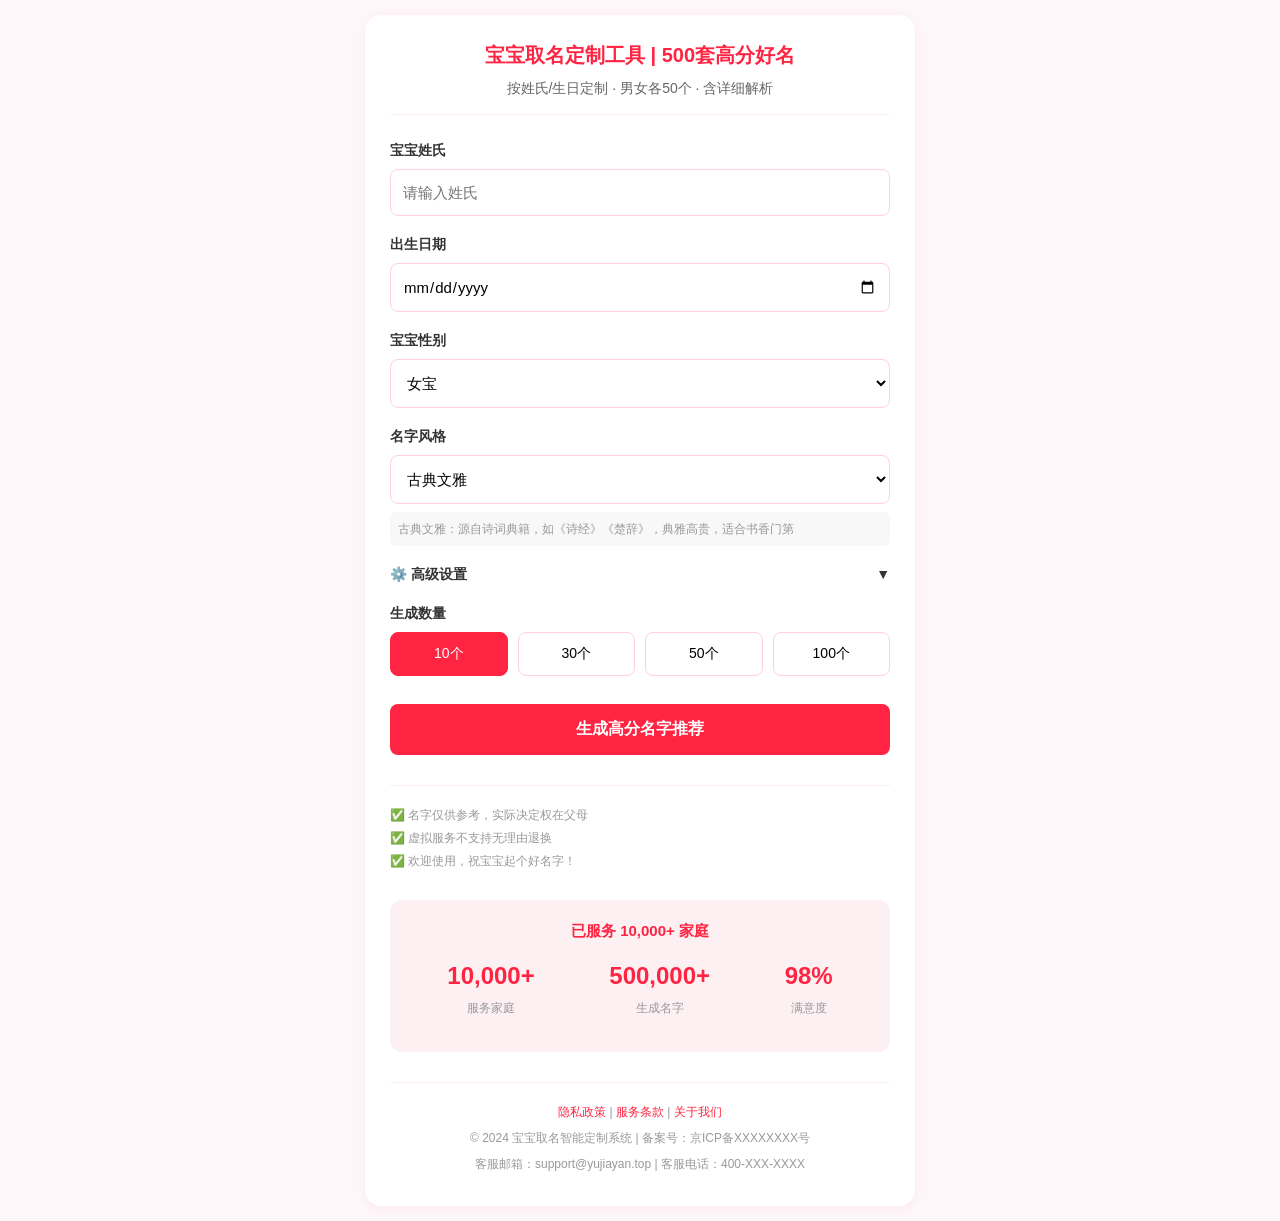
==== commit de594a25: "Update index.html" ====
--- a/index.html
+++ b/index.html
@@ -912,7 +912,7 @@
     <!-- 售后提示区 -->
     <div class="footer-tips">
       <div class="tips-item">✅ 名字仅供参考，实际决定权在父母</div>
-      <div class="tips-item">✅ 虚拟服务不支持无理由退换，生日可修改1次</div>
+      <div class="tips-item">✅ 虚拟服务不支持无理由退换</div>
       <div class="tips-item">✅ 欢迎使用，祝宝宝起个好名字！</div>
     </div>
 
@@ -1069,7 +1069,39 @@
         { name: "维桢", source: "《诗经》", meaning: "维周之桢，国之栋梁；如梁柱般可靠，堪当大任，成就斐然。" },
         { name: "敬德", source: "《左传》", meaning: "敬德保民，四方咸宁；心怀仁德，尊重他人，护佑身边之人。" },
         { name: "清彦", source: "《南史》", meaning: "清简有彦风，清雅有才；品行清简正直，才华出众，气质脱俗。" },
-        { name: "博裕", source: "《论语》", meaning: "博学多才，宽裕待人；学识广博，心胸宽广。" }
+        { name: "博裕", source: "《论语》", meaning: "博学多才，宽裕待人；学识广博，心胸宽广。" },       
+        { name: "星俊", source: "《现代文学》", meaning: "星光闪耀，俊朗不凡；如星辰般耀眼，气质出众有魅力。" },
+                // 新增30个通用古典风格男名（无重复）
+        { name: "敬修", source: "《论语》", meaning: "敬以修身，德以立身；心怀敬畏，修养身心，品德端正。" },
+        { name: "崇博", source: "《中庸》", meaning: "崇德博学，知行合一；尊崇品德，学识广博，脚踏实地。" },
+        { name: "秉谦", source: "《尚书》", meaning: "秉心谦谨，不骄不躁；心怀谦逊，行事谨慎，待人谦和。" },
+        { name: "明远", source: "《左传》", meaning: "明辨是非，志存高远；眼光通透，有远大志向与格局。" },
+        { name: "德彰", source: "《诗经》", meaning: "德音昭彰，声名远扬；品德高尚，言行皆有君子之风。" },
+        { name: "思谦", source: "《孟子》", meaning: "思省自谦，日有所进；常思己过，保持谦逊，持续成长。" },
+        { name: "承泽", source: "《楚辞》", meaning: "承天之泽，福泽绵长；承蒙福佑，心怀感恩，泽及他人。" },
+        { name: "景瑞", source: "《尚书》", meaning: "景行昭瑞，吉庆自来；品行端正，自有祥瑞相伴一生。" },
+        { name: "安邦", source: "《左传》", meaning: "安邦定国，志存天下；有大格局，心怀家国与担当。" },
+        { name: "文昭", source: "《诗经》", meaning: "文彩昭彰，德才兼备；才华出众，品德亦如日月明朗。" },
+        { name: "哲瀚", source: "《楚辞》", meaning: "明哲聪慧，胸襟浩瀚；思维通透，心胸宽广无拘囿。" },
+        { name: "孝彰", source: "《孝经》", meaning: "孝行昭彰，敬亲睦邻；孝顺长辈，品行端正，邻里和睦。" },
+        { name: "诚毅", source: "《中庸》", meaning: "诚以待人，毅以处事；待人真诚，做事有毅力不妥协。" },
+        { name: "清卓", source: "《晋书》", meaning: "清介卓然，不随流俗；品行清高，气质卓然，坚守本心。" },
+        { name: "骏驰", source: "《诗经》", meaning: "骏业日新，驰骋四方；事业顺遂，如骏马般勇往直前。" },
+        { name: "怀安", source: "《楚辞》", meaning: "怀仁守安，心境平和；心怀仁爱，坚守本心，一生安然。" },
+        { name: "德厚", source: "《论语》", meaning: "德厚流光，福泽后人；品德厚重，不仅自安，更荫及他人。" },
+        { name: "景逸", source: "《后汉书》", meaning: "景行高逸，超然物外；品行高尚，气质飘逸，不恋俗世。" },
+        { name: "思睿", source: "《尚书》", meaning: "思则睿达，明辨事理；善于思考，思维通达，处事明智。" },
+        { name: "承睿", source: "《左传》", meaning: "承天之睿，聪慧过人；天资聪颖，且能坚守品德本心。" },
+        { name: "彦博", source: "《孟子》", meaning: "彦士之才，博学多闻；才华出众，学识广博，见识不凡。" },
+        { name: "维翰", source: "《诗经》", meaning: "维周之翰，栋梁之材；如国家栋梁，堪当重任，成就斐然。" },
+        { name: "明哲", source: "《尚书》", meaning: "明哲保身，进退有度；聪慧通透，处事有分寸，知进退。" },
+        { name: "德曜", source: "《楚辞》", meaning: "德如曜日，光照四方；品德如阳光，温暖且能影响他人。" },
+        { name: "谦诚", source: "《中庸》", meaning: "谦以待人，诚以处事；谦逊温和，待人真诚，行事坦荡。" },
+        { name: "景谦", source: "《论语》", meaning: "景行谦谨，君子之风；品行高尚且保持谦逊，有君子之德。" },
+        { name: "秉明", source: "《左传》", meaning: "秉心明正，不偏不倚；心怀坦荡，处事公正，光明磊落。" },
+        { name: "修诚", source: "《孟子》", meaning: "修心至诚，内外如一；修养身心，待人真诚，无伪饰之心。" },
+        { name: "安志", source: "《楚辞》", meaning: "安守其志，不改其心；坚守志向，不因外物动摇本心。" },
+        { name: "文恒", source: "《诗经》", meaning: "文才兼备，持之以恒；才华出众，做事有恒心，终成大器。" }
       ],
       modern: [
         { name: "沐宸", source: "《现代文学》", meaning: "如沐春风，宸宇开阔；性格温和，心胸宽广。" },
@@ -1107,7 +1139,36 @@
         { name: "奕泽", source: "《现代诗歌》", meaning: "神采奕奕，泽被四方；精神饱满，心怀善意暖他人。" },
         { name: "书辰", source: "《现代散文》", meaning: "书香为伴，辰光万里；学识深厚，前途一片光明。" },
         { name: "远辰", source: "《现代文学》", meaning: "志存高远，辰光引路；有远大志向，前路有光不迷茫。" },
-        { name: "嘉辰", source: "《现代诗歌》", meaning: "嘉言懿行，辰星高照；品行美好，人生顺遂有福气。" }
+        { name: "嘉辰", source: "《现代诗歌》", meaning: "嘉言懿行，辰星高照；品行美好，人生顺遂有福气。" },
+        // 新增30个通用现代风格男名（无重复）
+        { name: "星洲", source: "《现代散文》", meaning: "星光满洲，豁达开阔；如星辰照沙洲，心胸宽广有格局。" },
+        { name: "沐远", source: "《现代文学》", meaning: "沐风远行，志在四方；心怀远方，勇于追逐人生理想。" },
+        { name: "亦宸", source: "《现代诗歌》", meaning: "亦刚亦柔，宸怀万里；性格柔韧，格局宏大有气度。" },
+        { name: "泽宇", source: "《现代散文》", meaning: "泽被万物，气宇轩昂；心怀仁爱，气度卓然有风范。" },
+        { name: "俊泽", source: "《现代文学》", meaning: "俊朗阳光，泽润他人；相貌出众，待人温和有善意。" },
+        { name: "辰安", source: "《现代诗歌》", meaning: "辰光相伴，安然顺遂；如星辰守护，一生平安喜乐。" },
+        { name: "乐宸", source: "《现代散文》", meaning: "乐以忘忧，宸宇开阔；性格乐观，心胸宽广无烦忧。" },
+        { name: "知安", source: "《现代文学》", meaning: "知世通透，安然自得；聪慧明理，生活悠然且安稳。" },
+        { name: "沐航", source: "《现代诗歌》", meaning: "沐风启航，勇往直前；如扬帆起航，敢于突破有魄力。" },
+        { name: "星泽", source: "《现代散文》", meaning: "星光泽被，温暖待人；如星辰般温暖，善待身边之人。" },
+        { name: "奕安", source: "《现代文学》", meaning: "神采奕奕，安然一生；精神饱满，生活安稳且顺遂。" },
+        { name: "书泽", source: "《现代诗歌》", meaning: "书香润心，泽及他人；学识深厚，乐于帮助身边之人。" },
+        { name: "远泽", source: "《现代散文》", meaning: "志存高远，泽润四方；有远大志向，心怀善意暖他人。" },
+        { name: "嘉泽", source: "《现代文学》", meaning: "嘉言懿行，泽被万物；品行美好，待人温和有大爱。" },
+        { name: "亦恒", source: "《现代诗歌》", meaning: "亦坚亦韧，持之以恒；性格坚定，做事有毅力不放弃。" },
+        { name: "辰泽", source: "《现代散文》", meaning: "辰星闪耀，泽润人生；前途光明，一生顺遂有福气。" },
+        { name: "俊宸", source: "《现代文学》", meaning: "俊朗不凡，宸怀宽广；相貌出众，心胸开阔有格局。" },
+        { name: "乐远", source: "《现代诗歌》", meaning: "乐活人生，志在远方；性格乐观，勇于追逐远方梦想。" },
+        { name: "知泽", source: "《现代散文》", meaning: "知暖知意，泽润他人；通透善良，待人温和有温度。" },
+        { name: "沐辰", source: "《现代文学》", meaning: "沐光而生，辰光璀璨；如晨光般温暖，前途一片光明。" },
+        { name: "星宸", source: "《现代诗歌》", meaning: "星光璀璨，宸宇浩瀚；如星辰般耀眼，格局宏大无边。" },
+        { name: "奕泽", source: "《现代散文》", meaning: "神采飞扬，泽润四方；精神饱满，心怀善意暖人间。" },
+        { name: "书宸", source: "《现代文学》", meaning: "书香为伴，宸怀坦荡；学识深厚，内心坦荡有担当。" },
+        { name: "远宸", source: "《现代诗歌》", meaning: "志存高远，宸宇开阔；有远大志向，心胸宽广无边界。" },
+        { name: "嘉宸", source: "《现代散文》", meaning: "嘉言善行，宸怀磊落；品行端正，内心磊落有正气。" },
+        { name: "乐泽", source: "《现代文学》", meaning: "乐善好施，泽润他人；性格乐观，乐于奉献有爱心。" },
+        { name: "知宸", source: "《现代诗歌》", meaning: "知世明理，宸怀豁达；聪慧通透，心胸豁达无计较。" },
+        { name: "沐俊", source: "《现代散文》", meaning: "沐光而行，俊朗阳光；积极向上，相貌出众有朝气。" }
       ],
       poetic: [            
         { name: "江枫", source: "《唐诗》", meaning: "江枫渔火，诗意人生；如江边枫叶，富有诗意，人生美好。" },            
@@ -1146,7 +1207,39 @@
         { name: "暮雪", source: "《宋词》", meaning: "暮雪千山，纯粹干净；内心纯粹，如落雪般不染尘埃。" },
         { name: "知游", source: "《庄子》", meaning: "知命游心，豁达自在；看透世事，仍保持豁达自在的心境。" },
         { name: "风吟", source: "《诗经》", meaning: "清风吟哦，温柔洒脱；如清风低语，性格温柔，行事洒脱。" },
-        { name: "江月", source: "《唐诗》", meaning: "江月照人，通透豁达；如江上明月，内心通透，待人豁达。" }
+        { name: "江月", source: "《唐诗》", meaning: "江月照人，通透豁达；如江上明月，内心通透，待人豁达。" },
+                // 新增30个通用诗意风格男名（无重复）
+        { name: "听松", source: "《唐诗》", meaning: "静听松涛，心境安然；如松林听风，性格沉稳且悠然。" },
+        { name: "星澜", source: "《宋词》", meaning: "星光映澜，浩瀚开阔；如星落波澜，格局宏大有诗意。" },
+        { name: "秋涧", source: "《唐诗》", meaning: "秋泉涧鸣，清雅脱俗；如秋日山涧，气质清冷且纯净。" },
+        { name: "云舟", source: "《宋词》", meaning: "云渡轻舟，自在洒脱；如云中行舟，心境悠然无羁绊。" },
+        { name: "清岳", source: "《唐诗》", meaning: "清峻山岳，大气沉稳；如青山巍峨，性格坚毅有气度。" },
+        { name: "暮帆", source: "《宋词》", meaning: "暮江归帆，温柔豁达；如傍晚归帆，心境平和且从容。" },
+        { name: "知松", source: "《诗经》", meaning: "知松之节，坚韧不拔；如青松般坚韧，坚守本心不动摇。" },
+        { name: "月澜", source: "《唐诗》", meaning: "月色映澜，温柔开阔；如月光照波澜，气质温柔且有格局。" },
+        { name: "风涧", source: "《宋词》", meaning: "风拂涧泉，灵动自然；如清风过涧，性格灵动且洒脱。" },
+        { name: "云岳", source: "《唐诗》", meaning: "云绕山岳，高远豁达；如云中山岳，格局高远且淡然。" },
+        { name: "秋帆", source: "《宋词》", meaning: "秋江扬帆，意气风发；如秋日行帆，志向远大且果敢。" },
+        { name: "听泉", source: "《唐诗》", meaning: "静坐听泉，心境澄明；如聆听山泉，内心纯净且平和。" },
+        { name: "星岳", source: "《宋词》", meaning: "星光照岳，璀璨大气；如星辰映山岳，气质耀眼且沉稳。" },
+        { name: "清帆", source: "《唐诗》", meaning: "清江扬帆，勇往直前；如清江行帆，性格果敢且有志向。" },
+        { name: "暮岳", source: "《宋词》", meaning: "暮影山岳，沉稳内敛；如傍晚山岳，气质沉稳且内敛。" },
+        { name: "知澜", source: "《诗经》", meaning: "知澜之阔，心胸豁达；如知晓波澜之广，心胸开阔无狭隘。" },
+        { name: "月松", source: "《唐诗》", meaning: "月下松影，清雅淡然；如月光下青松，气质清雅且淡然。" },
+        { name: "风帆", source: "《宋词》", meaning: "风满征帆，一往无前；如迎风扬帆，性格果敢且有魄力。" },
+        { name: "云泉", source: "《唐诗》", meaning: "云绕泉涌，清新灵动；如云中山泉，气质清新且灵动。" },
+        { name: "秋岳", source: "《宋词》", meaning: "秋日山岳，沉稳厚重；如秋日青山，性格沉稳且有底蕴。" },
+        { name: "听溪", source: "《唐诗》", meaning: "静听溪声，心境悠然；如聆听溪流，内心平和且自在。" },
+        { name: "星泉", source: "《宋词》", meaning: "星光映泉，清澈灵动；如星光照山泉，气质清澈且灵动。" },
+        { name: "清涧", source: "《唐诗》", meaning: "清冽山涧，纯净坦荡；如清涧流水，内心纯净且坦荡。" },
+        { name: "暮泉", source: "《宋词》", meaning: "暮影山泉，温柔沉静；如傍晚山泉，气质温柔且沉静。" },
+        { name: "知帆", source: "《楚辞》", meaning: "知帆所向，志有定向；如知晓行帆方向，志向明确且坚定。" },
+        { name: "月泉", source: "《唐诗》", meaning: "月色泉声，静谧美好；如月光下泉鸣，心境静谧且美好。" },
+        { name: "风岳", source: "《宋词》", meaning: "风拂山岳，大气洒脱；如清风过山岳，气质大气且洒脱。" },
+        { name: "云澜", source: "《唐诗》", meaning: "云生波澜，壮阔不凡；如云起波澜，格局壮阔且不凡。" },
+        { name: "秋泉", source: "《宋词》", meaning: "秋日泉涌，清冽纯粹；如秋日山泉，内心清冽且纯粹。" },
+        { name: "听岳", source: "《诗经》", meaning: "静听岳风，心境开阔；如聆听山岳之风，心胸开阔且豁达。" },
+        { name: "星松", source: "《楚辞》", meaning: "星光映松，坚韧璀璨；如星辰照青松，性格坚韧且耀眼。" }
       ]
     },
       ]        
@@ -1334,7 +1427,8 @@
 
   // ========== 女生名字库 ==========
   girl: {
-  // 古典风格 - 新增内容（无重复）
+  default: {
+    // 古典风格 - 新增内容（无重复）                
   classical: [        
     { name: "清漪", source: "《诗经》", meaning: "河水清且涟漪，清澈灵动；如清水般纯净，活泼灵动。" },        
     { name: "采薇", source: "《诗经》", meaning: "采薇采薇，薇亦作止；如薇草般坚韧，清新自然。" },        
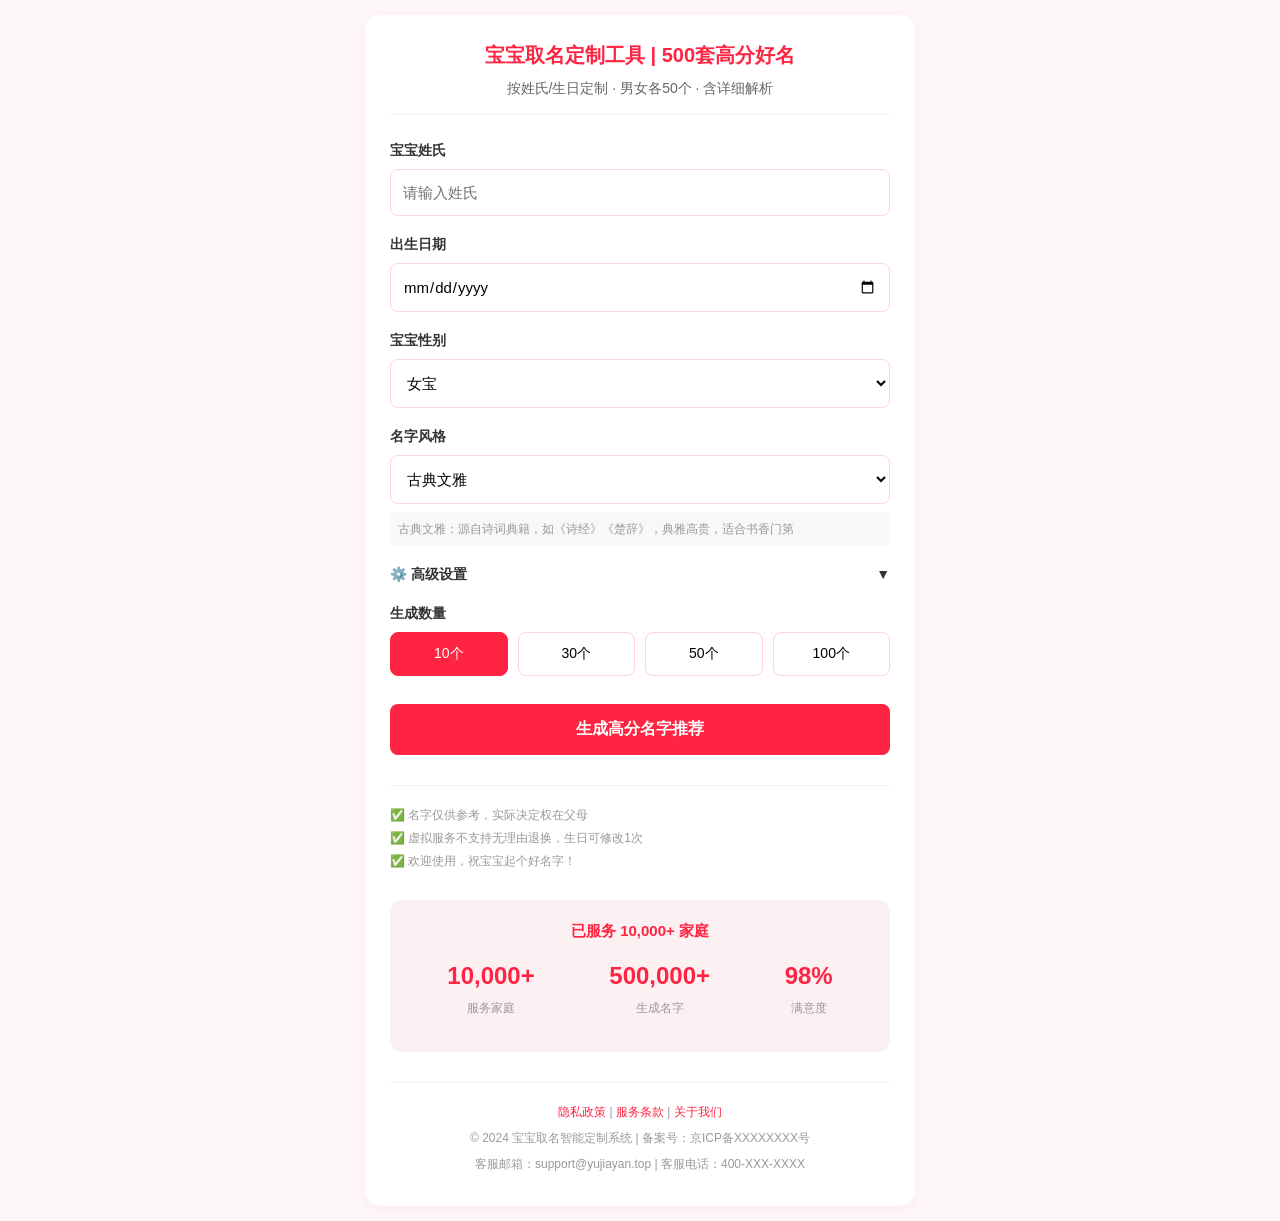
==== commit c5ba9850: "Rename 宝宝取名智能定制系统_2_before_fix-981078b1ad.html to index.html" ====
--- a/index.html
+++ b/index.html
@@ -1,2060 +1,7882 @@
-<!DOCTYPE html>
-<html lang="zh-CN">
-<head>
-  <meta charset="UTF-8">
-  <meta name="viewport" content="width=device-width, initial-scale=1.0">
-  <title>宝宝取名智能定制系统 | 500套高分好名</title>
-  <style>
-    /* 全局样式：小红书母婴风（粉色主调+柔和圆角） */
-    * { margin: 0; padding: 0; box-sizing: border-box; font-family: "PingFang SC", "Microsoft YaHei", sans-serif; }
-
-    body {
-      background-color: #fef7f9; /* 小红书浅粉背景 */
-      color: #333;
-      padding: 15px;
-      line-height: 1.5;
-    }
-
-    /* 主容器：模拟小红书笔记卡片 */
-    .container {
-      max-width: 550px;
-      margin: 0 auto;
-      background: #fff;
-      border-radius: 16px; /* 小红书同款大圆角 */
-      padding: 25px;
-      box-shadow: 0 2px 12px rgba(255, 105, 135, 0.1);
-    }
-
-    /* 标题区域：还原原商品的温馨标题 */
-    .title-area {
-      text-align: center;
-      margin-bottom: 25px;
-      padding-bottom: 15px;
-      border-bottom: 1px solid #fee;
-    }
-
-    .main-title {
-      font-size: 20px;
-      font-weight: 700;
-      color: #ff2442; /* 小红书品牌红 */
-      margin-bottom: 8px;
-    }
-
-    .sub-title {
-      font-size: 14px;
-      color: #666;
-    }
-
-    /* 激活码验证区（核心权限控制） */
-    .auth-area {
-      margin-bottom: 25px;
-      padding: 20px;
-      background: #fcf0f3;
-      border-radius: 12px;
-    }
-
-    .auth-title {
-      font-size: 15px;
-      font-weight: 600;
-      margin-bottom: 12px;
-      color: #ff2442;
-    }
-
-    /* 输入框样式：还原小红书表单风格 */
-    .input-group {
-      margin-bottom: 18px;
-    }
-
-    label {
-      display: block;
-      margin-bottom: 8px;
-      font-weight: 600;
-      font-size: 14px;
-      color: #333;
-    }
-
-    input, select {
-      width: 100%;
-      padding: 14px 12px;
-      border: 1px solid #ffd1dc;
-      border-radius: 8px;
-      font-size: 15px;
-      background: #fff;
-      outline: none;
-    }
-
-    input:focus, select:focus {
-      border-color: #ff2442;
-      box-shadow: 0 0 0 2px rgba(255, 36, 66, 0.1);
-    }
-
-    /* 按钮样式：小红书同款红色按钮 */
-    .btn {
-      width: 100%;
-      padding: 15px;
-      background: #ff2442;
-      color: #fff;
-      border: none;
-      border-radius: 8px;
-      font-size: 16px;
-      font-weight: 600;
-      cursor: pointer;
-      margin-top: 10px;
-      transition: background 0.2s;
-    }
-
-    .btn:hover {
-      background: #e61f3d;
-    }
-
-    .btn-secondary {
-      background: #f8f8f8;
-      color: #666;
-    }
-
-    .btn-secondary:hover {
-      background: #f0f0f0;
-    }
-
-    /* 名字结果区 */
-    .result-area {
-      margin-top: 30px;
-      display: none;
-    }
-
-    .result-title {
-      font-size: 16px;
-      font-weight: 600;
-      margin-bottom: 15px;
-      color: #ff2442;
-    }
-
-    /* 名字列表：卡片式双列布局 */
-    .name-list {
-      display: grid;
-      grid-template-columns: repeat(2, 1fr);
-      gap: 12px;
-      max-height: 600px;
-      overflow-y: auto;
-      padding-right: 5px;
-      scrollbar-width: thin;
-      scrollbar-color: #ffd1dc #fcf0f3;
-    }
-
-    .name-list::-webkit-scrollbar {
-      width: 6px;
-    }
-
-    .name-list::-webkit-scrollbar-track {
-      background: #fcf0f3;
-      border-radius: 3px;
-    }
-
-    .name-list::-webkit-scrollbar-thumb {
-      background: #ffd1dc;
-      border-radius: 3px;
-    }
-
-    .name-list::-webkit-scrollbar-thumb:hover {
-      background: #ff2442;
-    }
-
-    /* 名字卡片样式 */
-    .name-card {
-      background: #fff;
-      border: 1px solid #fee;
-      border-radius: 10px;
-      padding: 12px;
-      transition: all 0.3s ease;
-      position: relative;
-    }
-
-    .name-card:hover {
-      transform: translateY(-2px);
-      box-shadow: 0 4px 12px rgba(255, 105, 135, 0.15);
-      border-color: #ff2442;
-    }
-
-    .card-header {
-      display: flex;
-      justify-content: space-between;
-      align-items: center;
-      margin-bottom: 8px;
-    }
-
-    .name-text {
-      font-size: 16px;
-      font-weight: 600;
-      color: #333;
-    }
-
-    .score-tag {
-      background: #ffeff3;
-      color: #ff2442;
-      padding: 3px 8px;
-      border-radius: 6px;
-      font-size: 11px;
-      font-weight: 700;
-    }
-
-    /* 来源标签 */
-    .source-tag {
-      display: inline-block;
-      background: #f8f8f8;
-      color: #999;
-      padding: 2px 6px;
-      border-radius: 4px;
-      font-size: 11px;
-      margin-bottom: 8px;
-    }
-
-    /* 寓意解析区 */
-    .meaning-area {
-      border-top: 1px dashed #ffd1dc;
-      padding-top: 8px;
-      margin-top: 8px;
-    }
-
-    .meaning-text {
-      font-size: 12px;
-      color: #666;
-      line-height: 1.6;
-      display: -webkit-box;
-      -webkit-line-clamp: 3;
-      -webkit-box-orient: vertical;
-      overflow: hidden;
-    }
-
-    /* 收藏按钮 */
-    .collect-btn {
-      position: absolute;
-      top: 10px;
-      right: 10px;
-      font-size: 16px;
-      background: none;
-      border: none;
-      cursor: pointer;
-      color: #ccc;
-      transition: all 0.2s;
-      z-index: 1;
-    }
-
-    .collect-btn:hover {
-      transform: scale(1.2);
-    }
-
-    .collected {
-      color: #ff2442;
-    }
-
-    /* 名字解析模块：还原原商品的多维度解析 */
-    .analysis-area {
-      margin-top: 20px;
-      padding: 15px;
-      background: #fcf0f3;
-      border-radius: 8px;
-    }
-
-    .analysis-title {
-      font-size: 14px;
-      font-weight: 600;
-      margin-bottom: 10px;
-      color: #ff2442;
-    }
-
-    .analysis-item {
-      display: flex;
-      justify-content: space-between;
-      font-size: 13px;
-      margin-bottom: 5px;
-    }
-
-    /* 收藏展示区 */
-    .favorites-area {
-      margin-top: 20px;
-      display: none;
-    }
-
-    .favorites-area.show {
-      display: block;
-    }
-
-    .favorites-title {
-      font-size: 16px;
-      font-weight: 600;
-      margin-bottom: 15px;
-      color: #ff2442;
-      display: flex;
-      justify-content: space-between;
-      align-items: center;
-    }
-
-    .favorites-count {
-      font-size: 12px;
-      color: #999;
-      font-weight: 400;
-    }
-
-    .favorites-list {
-      display: grid;
-      grid-template-columns: repeat(2, 1fr);
-      gap: 12px;
-      max-height: 400px;
-      overflow-y: auto;
-      scrollbar-width: thin;
-      scrollbar-color: #ffd1dc #fcf0f3;
-    }
-
-    .favorites-list::-webkit-scrollbar {
-      width: 6px;
-    }
-
-    .favorites-list::-webkit-scrollbar-track {
-      background: #fcf0f3;
-      border-radius: 3px;
-    }
-
-    .favorites-list::-webkit-scrollbar-thumb {
-      background: #ffd1dc;
-      border-radius: 3px;
-    }
-
-    .favorites-list::-webkit-scrollbar-thumb:hover {
-      background: #ff2442;
-    }
-
-    .empty-favorites {
-      text-align: center;
-      padding: 40px 20px;
-      color: #999;
-      font-size: 14px;
-    }
-
-    .empty-favorites::before {
-      content: "♡";
-      display: block;
-      font-size: 48px;
-      margin-bottom: 10px;
-      opacity: 0.3;
-    }
-
-    /* 删除按钮 */
-    .delete-btn {
-      position: absolute;
-      top: 10px;
-      right: 10px;
-      font-size: 12px;
-      background: #fff;
-      border: 1px solid #ffd1dc;
-      color: #ff2442;
-      padding: 4px 8px;
-      border-radius: 4px;
-      cursor: pointer;
-      transition: all 0.2s;
-    }
-
-    .delete-btn:hover {
-      background: #ff2442;
-      color: #fff;
-    }
-
-    /* 售后提示区：还原原商品的版权/售后 */
-    .footer-tips {
-      margin-top: 30px;
-      padding-top: 20px;
-      border-top: 1px solid #fee;
-      font-size: 12px;
-      color: #999;
-    }
-
-    .tips-item {
-      margin-bottom: 5px;
-    }
-
-    /* 隐藏模块 */
-    .hidden {
-      display: none;
-    }
-
-    /* 加载提示动画 */
-    .loading-overlay {
-      position: fixed;
-      top: 0;
-      left: 0;
-      width: 100%;
-      height: 100%;
-      background: rgba(255, 255, 255, 0.9);
-      display: flex;
-      flex-direction: column;
-      justify-content: center;
-      align-items: center;
-      z-index: 1000;
-      display: none;
-    }
-
-    .loading-spinner {
-      width: 50px;
-      height: 50px;
-      border: 4px solid #ffd1dc;
-      border-top: 4px solid #ff2442;
-      border-radius: 50%;
-      animation: spin 1s linear infinite;
-      margin-bottom: 20px;
-    }
-
-    @keyframes spin {
-      0% { transform: rotate(0deg); }
-      100% { transform: rotate(360deg); }
-    }
-
-    .loading-text {
-      color: #ff2442;
-      font-size: 16px;
-      font-weight: 600;
-    }
-
-    /* 筛选区样式 */
-    .filter-area {
-      margin-bottom: 20px;
-      padding: 15px;
-      background: #fcf0f3;
-      border-radius: 12px;
-    }
-
-    .filter-title {
-      font-size: 15px;
-      font-weight: 600;
-      margin-bottom: 10px;
-      color: #ff2442;
-    }
-
-    .filter-options {
-      display: flex;
-      gap: 10px;
-      flex-wrap: wrap;
-    }
-
-    .filter-btn {
-      padding: 8px 16px;
-      border: 1px solid #ff2442;
-      background: #fff;
-      color: #ff2442;
-      border-radius: 6px;
-      cursor: pointer;
-      font-size: 13px;
-      transition: all 0.3s;
-    }
-
-    .filter-btn:hover {
-      background: #ff2442;
-      color: #fff;
-    }
-
-    .filter-btn.active {
-      background: #ff2442;
-      color: #fff;
-    }
-
-    /* 生成数量选择 */
-    .count-selector {
-      display: flex;
-      gap: 10px;
-      margin-bottom: 10px;
-    }
-
-    .count-btn {
-      flex: 1;
-      padding: 12px;
-      border: 1px solid #ffd1dc;
-      background: #fff;
-      border-radius: 8px;
-      cursor: pointer;
-      font-size: 14px;
-      transition: all 0.3s;
-    }
-
-    .count-btn:hover {
-      border-color: #ff2442;
-    }
-
-    .count-btn.active {
-      background: #ff2442;
-      color: #fff;
-      border-color: #ff2442;
-    }
-
-    /* 风格说明区域 */
-    .style-description {
-      font-size: 12px;
-      color: #999;
-      margin-top: 8px;
-      padding: 8px;
-      background: #f8f8f8;
-      border-radius: 6px;
-    }
-
-    /* 评分体系说明 */
-    .score-system {
-      margin-top: 20px;
-      padding: 15px;
-      background: #fcf0f3;
-      border-radius: 12px;
-    }
-
-    .score-system-title {
-      font-size: 15px;
-      font-weight: 600;
-      margin-bottom: 12px;
-      color: #ff2442;
-    }
-
-    .score-item {
-      margin-bottom: 10px;
-      font-size: 13px;
-    }
-
-    .score-item-label {
-      font-weight: 600;
-      color: #333;
-    }
-
-    .score-item-desc {
-      color: #666;
-      margin-left: 10px;
-    }
-
-    /* 信任背书区 */
-    .trust-area {
-      margin-top: 30px;
-      padding: 20px;
-      background: #fcf0f3;
-      border-radius: 12px;
-      text-align: center;
-    }
-
-    .trust-title {
-      font-size: 15px;
-      font-weight: 600;
-      margin-bottom: 15px;
-      color: #ff2442;
-    }
-
-    .trust-stats {
-      display: flex;
-      justify-content: space-around;
-      margin-bottom: 15px;
-    }
-
-    .trust-stat-item {
-      text-align: center;
-    }
-
-    .trust-stat-number {
-      font-size: 24px;
-      font-weight: 700;
-      color: #ff2442;
-    }
-
-    .trust-stat-label {
-      font-size: 12px;
-      color: #999;
-      margin-top: 5px;
-    }
-
-    /* 底部信息区 */
-    .footer-info {
-      margin-top: 30px;
-      padding-top: 20px;
-      border-top: 1px solid #fee;
-      font-size: 12px;
-      color: #999;
-      text-align: center;
-    }
-
-    .footer-info-item {
-      margin-bottom: 8px;
-    }
-
-    .footer-link {
-      color: #ff2442;
-      text-decoration: none;
-      cursor: pointer;
-    }
-
-    .footer-link:hover {
-      text-decoration: underline;
-    }
-
-    /* 模态框样式 */
-    .modal {
-      display: none;
-      position: fixed;
-      top: 0;
-      left: 0;
-      width: 100%;
-      height: 100%;
-      background: rgba(0, 0, 0, 0.5);
-      z-index: 2000;
-      justify-content: center;
-      align-items: center;
-    }
-
-    .modal-content {
-      background: #fff;
-      border-radius: 12px;
-      padding: 25px;
-      max-width: 500px;
-      width: 90%;
-      max-height: 80vh;
-      overflow-y: auto;
-      position: relative;
-    }
-
-    .modal-close {
-      position: absolute;
-      top: 15px;
-      right: 15px;
-      font-size: 24px;
-      cursor: pointer;
-      color: #999;
-      background: none;
-      border: none;
-    }
-
-    .modal-close:hover {
-      color: #ff2442;
-    }
-
-    .modal-title {
-      font-size: 18px;
-      font-weight: 700;
-      margin-bottom: 15px;
-      color: #ff2442;
-      padding-right: 30px;
-    }
-
-    .modal-text {
-      font-size: 14px;
-      line-height: 1.8;
-      color: #666;
-    }
-
-    .modal-section {
-      margin-bottom: 15px;
-    }
-
-    .modal-section-title {
-      font-size: 15px;
-      font-weight: 600;
-      margin-bottom: 8px;
-      color: #333;
-    }
-
-    /* 高级设置样式 */
-    .advanced-toggle {
-      cursor: pointer;
-      display: flex;
-      justify-content: space-between;
-      align-items: center;
-      user-select: none;
-    }
-
-    .advanced-toggle:hover {
-      color: #ff2442;
-    }
-
-    #advancedIcon {
-      transition: transform 0.3s ease;
-    }
-
-    #advancedSettings {
-      animation: slideDown 0.3s ease;
-    }
-
-    @keyframes slideDown {
-      from { opacity: 0; transform: translateY(-10px); }
-      to { opacity: 1; transform: translateY(0); }
-    }
-
-    .weight-config {
-      background: #fff;
-      padding: 15px;
-      border-radius: 8px;
-    }
-
-    .weight-item {
-      display: flex;
-      align-items: center;
-      justify-content: space-between;
-      margin-bottom: 12px;
-    }
-
-    .weight-item:last-child {
-      margin-bottom: 0;
-    }
-
-    .weight-item span:first-child {
-      width: 100px;
-      font-size: 13px;
-      color: #333;
-    }
-
-    .weight-slider {
-      flex: 1;
-      margin: 0 15px;
-      height: 6px;
-      -webkit-appearance: none;
-      appearance: none;
-      background: linear-gradient(to right, #ff2442, #ffd1dc);
-      border-radius: 3px;
-      cursor: pointer;
-    }
-
-    .weight-slider::-webkit-slider-thumb {
-      -webkit-appearance: none;
-      appearance: none;
-      width: 18px;
-      height: 18px;
-      background: #fff;
-      border: 3px solid #ff2442;
-      border-radius: 50%;
-      cursor: pointer;
-      box-shadow: 0 2px 6px rgba(255, 36, 66, 0.3);
-    }
-
-    .weight-slider::-moz-range-thumb {
-      width: 18px;
-      height: 18px;
-      background: #fff;
-      border: 3px solid #ff2442;
-      border-radius: 50%;
-      cursor: pointer;
-      box-shadow: 0 2px 6px rgba(255, 36, 66, 0.3);
-    }
-
-    .weight-item span:last-child {
-      width: 50px;
-      text-align: right;
-      font-size: 12px;
-      font-weight: 600;
-      color: #ff2442;
-    }
-  </style>
-</head>
-<body>
-  <div class="container">
-    <!-- 标题区域 -->
-    <div class="title-area">
-      <div class="main-title">宝宝取名定制工具 | 500套高分好名</div>
-      <div class="sub-title">按姓氏/生日定制 · 男女各50个 · 含详细解析</div>
-    </div>
-
-    <!-- 主功能区 -->
-    <div id="mainFunction">
-      <!-- 宝宝信息输入区 -->
-      <div class="input-group">
-        <label>宝宝姓氏</label>
-        <input type="text" id="surname" placeholder="请输入姓氏" required>
-      </div>
-
-      <div class="input-group">
-        <label>出生日期</label>
-        <input type="date" id="birthDate" required>
-      </div>
-
-      <div class="input-group">
-        <label>宝宝性别</label>
-        <select id="gender" required>
-          <option value="girl">女宝</option>
-          <option value="boy">男宝</option>
-        </select>
-      </div>
-
-      <div class="input-group">
-        <label>名字风格</label>
-        <select id="style" onchange="updateStyleDescription()" required>
-          <option value="classical">古典文雅</option>
-          <option value="modern">简约现代</option>
-          <option value="poetic">诗意文艺</option>
-        </select>
-        <div class="style-description" id="styleDescription">
-          古典文雅：源自诗词典籍，如《诗经》《楚辞》，典雅高贵，适合书香门第
-        </div>
-      </div>
-
-      <!-- 高级设置（可折叠） -->
-      <div class="input-group">
-        <label class="advanced-toggle" onclick="toggleAdvancedSettings()">
-          <span>⚙️ 高级设置</span>
-          <span id="advancedIcon">▼</span>
-        </label>
-        <div id="advancedSettings" style="display: none; margin-top: 15px; padding: 15px; background: #fef7f9; border-radius: 8px;">
-          <div class="input-group" style="margin-bottom: 12px;">
-            <label style="font-size: 13px; color: #666;">匹配权重配置</label>
-            <div class="weight-config">
-              <div class="weight-item">
-                <span>生肖匹配</span>
-                <input type="range" id="zodiacWeight" min="0" max="100" value="70" class="weight-slider" onchange="updateWeightDisplay()">
-                <span id="zodiacWeightValue">70%</span>
-              </div>
-              <div class="weight-item">
-                <span>季节匹配</span>
-                <input type="range" id="seasonWeight" min="0" max="100" value="50" class="weight-slider" onchange="updateWeightDisplay()">
-                <span id="seasonWeightValue">50%</span>
-              </div>
-              <div class="weight-item">
-                <span>五行平衡</span>
-                <input type="range" id="elementWeight" min="0" max="100" value="80" class="weight-slider" onchange="updateWeightDisplay()">
-                <span id="elementWeightValue">80%</span>
-              </div>
-              <div class="weight-item">
-                <span>姓氏相似度</span>
-                <input type="range" id="surnameWeight" min="0" max="100" value="60" class="weight-slider" onchange="updateWeightDisplay()">
-                <span id="surnameWeightValue">60%</span>
-              </div>
-              <div class="weight-item">
-                <span>文化内涵</span>
-                <input type="range" id="cultureWeight" min="0" max="100" value="65" class="weight-slider" onchange="updateWeightDisplay()">
-                <span id="cultureWeightValue">65%</span>
-              </div>
-            </div>
-          </div>
-          <button class="btn btn-secondary" onclick="resetWeights()" style="padding: 10px; font-size: 14px;">重置为默认权重</button>
-        </div>
-      </div>
-
-      <div class="input-group">
-        <label>生成数量</label>
-        <div class="count-selector">
-          <button class="count-btn active" onclick="selectCount(10, this)">10个</button>
-          <button class="count-btn" onclick="selectCount(30, this)">30个</button>
-          <button class="count-btn" onclick="selectCount(50, this)">50个</button>
-          <button class="count-btn" onclick="selectCount(100, this)">100个</button>
-        </div>
-      </div>
-
-      <button class="btn" onclick="generateNames()">生成高分名字推荐</button>
-
-      <!-- 名字结果区 -->
-      <div class="result-area" id="resultArea">
-        <div class="result-title">定制名字推荐（综合评分90+）</div>
-        
-        <!-- 筛选区 -->
-        <div class="filter-area">
-          <div class="filter-title">筛选条件</div>
-          <div class="filter-options">
-            <button class="filter-btn active" onclick="filterByScore('all', this)">全部</button>
-            <button class="filter-btn" onclick="filterByScore('95-98', this)">95分以上</button>
-            <button class="filter-btn" onclick="filterByScore('92-94', this)">92-94分</button>
-            <button class="filter-btn" onclick="filterByScore('90-91', this)">90-91分</button>
-          </div>
-        </div>
-        
-        <div class="name-list" id="nameList"></div>
-
-        <!-- 评分体系说明 -->
-        <div class="score-system">
-          <div class="score-system-title">评分体系说明</div>
-          <div class="score-item">
-            <span class="score-item-label">读音韵律：</span>
-            <span class="score-item-desc">声调搭配是否优美，读音是否朗朗上口</span>
-          </div>
-          <div class="score-item">
-            <span class="score-item-label">字形结构：</span>
-            <span class="score-item-desc">汉字笔画搭配是否协调，字形是否美观</span>
-          </div>
-          <div class="score-item">
-            <span class="score-item-label">文化内涵：</span>
-            <span class="score-item-desc">是否源自经典典籍，文化底蕴是否深厚</span>
-          </div>
-          <div class="score-item">
-            <span class="score-item-label">整体平衡：</span>
-            <span class="score-item-desc">五行是否平衡，是否符合生辰八字命理</span>
-          </div>
-        </div>
-
-        <!-- 收藏展示区 -->
-        <div class="favorites-area" id="favoritesArea">
-          <div class="favorites-title">
-            我的收藏
-            <span class="favorites-count" id="favoritesCount">已收藏 0 个名字</span>
-          </div>
-          <div class="favorites-list" id="favoritesList"></div>
-        </div>
-
-        <!-- 名字解析示例 -->
-        <div class="analysis-area">
-          <div class="analysis-title">名字解析示例（徐昱宁）</div>
-          <div class="analysis-item">
-            <span>读音韵律：</span>
-            <span style="color: #ff2442; font-weight: 600;">93分</span>
-          </div>
-          <div class="analysis-item">
-            <span>字形结构：</span>
-            <span style="color: #ff2442; font-weight: 600;">95分</span>
-          </div>
-          <div class="analysis-item">
-            <span>文化内涵：</span>
-            <span style="color: #ff2442; font-weight: 600;">91分</span>
-          </div>
-          <div class="analysis-item">
-            <span>整体平衡：</span>
-            <span style="color: #ff2442; font-weight: 600;">97分</span>
-          </div>
-          <div class="analysis-item" style="margin-top: 10px;">
-            <span>寓意解读：</span>
-            <span style="color: #666;">昱照心宁，内外澄明</span>
-          </div>
-        </div>
-      </div>
-    </div>
-
-    <!-- 售后提示区 -->
-    <div class="footer-tips">
-      <div class="tips-item">✅ 名字仅供参考，实际决定权在父母</div>
-      <div class="tips-item">✅ 虚拟服务不支持无理由退换</div>
-      <div class="tips-item">✅ 欢迎使用，祝宝宝起个好名字！</div>
-    </div>
-
-    <!-- 信任背书区 -->
-    <div class="trust-area">
-      <div class="trust-title">已服务 10,000+ 家庭</div>
-      <div class="trust-stats">
-        <div class="trust-stat-item">
-          <div class="trust-stat-number">10,000+</div>
-          <div class="trust-stat-label">服务家庭</div>
-        </div>
-        <div class="trust-stat-item">
-          <div class="trust-stat-number">500,000+</div>
-          <div class="trust-stat-label">生成名字</div>
-        </div>
-        <div class="trust-stat-item">
-          <div class="trust-stat-number">98%</div>
-          <div class="trust-stat-label">满意度</div>
-        </div>
-      </div>
-    </div>
-
-    <!-- 底部信息区 -->
-    <div class="footer-info">
-      <div class="footer-info-item">
-        <a class="footer-link" onclick="showModal('privacyModal')">隐私政策</a> |
-        <a class="footer-link" onclick="showModal('termsModal')">服务条款</a> |
-        <a class="footer-link" onclick="showModal('aboutModal')">关于我们</a>
-      </div>
-      <div class="footer-info-item">© 2024 宝宝取名智能定制系统 | 备案号：京ICP备XXXXXXXX号</div>
-      <div class="footer-info-item">客服邮箱：support@yujiayan.top | 客服电话：400-XXX-XXXX</div>
-    </div>
-  </div>
-
-  <!-- 加载动画 -->
-  <div class="loading-overlay" id="loadingOverlay">
-    <div class="loading-spinner"></div>
-    <div class="loading-text">正在为您生成个性化好名字...</div>
-  </div>
-
-  <!-- 隐私政策模态框 -->
-  <div class="modal" id="privacyModal">
-    <div class="modal-content">
-      <button class="modal-close" onclick="hideModal('privacyModal')">&times;</button>
-      <div class="modal-title">隐私政策</div>
-      <div class="modal-text">
-        <div class="modal-section">
-          <div class="modal-section-title">1. 信息收集</div>
-          <p>我们仅收集您主动提供的宝宝姓氏、出生日期等必要信息，用于生成个性化名字建议。</p>
-        </div>
-        <div class="modal-section">
-          <div class="modal-section-title">2. 信息使用</div>
-          <p>您的个人信息仅用于取名服务，不会用于其他商业用途。</p>
-        </div>
-        <div class="modal-section">
-          <div class="modal-section-title">3. 信息保护</div>
-          <p>我们采用行业标准的安全措施保护您的个人信息安全。</p>
-        </div>
-      </div>
-    </div>
-  </div>
-
-  <!-- 服务条款模态框 -->
-  <div class="modal" id="termsModal">
-    <div class="modal-content">
-      <button class="modal-close" onclick="hideModal('termsModal')">&times;</button>
-      <div class="modal-title">服务条款</div>
-      <div class="modal-text">
-        <div class="modal-section">
-          <div class="modal-section-title">1. 服务说明</div>
-          <p>本系统提供基于传统文化的智能取名建议服务，仅供参考。</p>
-        </div>
-        <div class="modal-section">
-          <div class="modal-section-title">2. 用户责任</div>
-          <p>用户需对提供的个人信息真实性负责，并承担最终取名决定。</p>
-        </div>
-        <div class="modal-section">
-          <div class="modal-section-title">3. 免责声明</div>
-          <p>本服务为虚拟产品，一旦使用不支持退款，名字建议不构成法律依据。</p>
-        </div>
-      </div>
-    </div>
-  </div>
-
-  <!-- 关于我们模态框 -->
-  <div class="modal" id="aboutModal">
-    <div class="modal-content">
-      <button class="modal-close" onclick="hideModal('aboutModal')">&times;</button>
-      <div class="modal-title">关于我们</div>
-      <div class="modal-text">
-        <div class="modal-section">
-          <div class="modal-section-title">产品介绍</div>
-          <p>宝宝取名智能定制系统结合传统国学与现代智能算法，为每个宝宝量身定制寓意深远的好名字。</p>
-        </div>
-        <div class="modal-section">
-          <div class="modal-section-title">技术特色</div>
-          <p>融合《诗经》《楚辞》等经典典籍，结合五行八字、生辰命理等传统文化元素。</p>
-        </div>
-        <div class="modal-section">
-          <div class="modal-section-title">联系方式</div>
-          <p>客服邮箱：support@yujiayan.top</p>
-        </div>
-      </div>
-    </div>
-  </div>
-
-  <script>
-    // ============================================
-    // 全局变量和初始化
-    // ============================================
-    let selectedCount = 10;
-    let allGeneratedNames = [];
-    let favorites = []; // 收藏列表
-    
-    // 完整的名字数据库（男女分开版 | 超全扩展版）
-const nameDatabase = {
-  // ========== 男生名字库 ==========
-  boy: {
-    // 通用层（仅写"名"，适配所有姓氏）
-    default: {          
-      classical: [
-        { name: "承安", source: "《论语》", meaning: "承天之佑，平安顺遂；承蒙庇佑，一生安稳无忧。" },
-        { name: "景明", source: "《岳阳楼记》", meaning: "春和景明，前程光明；如春日美景，人生顺遂明朗。" },
-        { name: "德佑", source: "《尚书》", meaning: "德厚流光，上天庇佑；品德深厚，自有福报。" },
-        { name: "思安", source: "《诗经》", meaning: "思齐致安，内外兼修；向优看齐，心境安宁。" },
-        { name: "敬恒", source: "《孟子》", meaning: "敬天爱人，持之以恒；心怀敬畏，做事有毅力。" },
-        { name: "博文", source: "《论语》", meaning: "博文约礼，学识广博；学识丰富，守礼有度。" },
-        { name: "弘毅", source: "《论语》", meaning: "士不可以不弘毅，任重而道远；心胸宽广，有担当。" },
-        { name: "孝谦", source: "《孝经》", meaning: "孝亲敬长，谦谦有礼；孝顺长辈，待人谦和。" },
-        { name: "允哲", source: "《尚书》", meaning: "允文允武，明哲保身；文武兼备，聪慧通透。" },
-        { name: "秉文", source: "《诗经》", meaning: "秉文兼武，才华出众；文武双全，能力卓越。" },
-        { name: "修远", source: "《楚辞·离骚》", meaning: "路漫漫其修远兮，吾将上下而求索；有追求，有毅力。" },
-        { name: "子瑜", source: "《楚辞》", meaning: "谦谦君子，温润如玉；品德高尚，气质儒雅。" },
-        { name: "崇礼", source: "《礼记》", meaning: "崇德尚礼，德行端正；尊崇品德，待人有礼。" },
-        { name: "清和", source: "《汉书》", meaning: "清和温润，处事平和；性格温和，待人宽厚。" },
-        { name: "景行", source: "《诗经》", meaning: "高山景行，德行昭彰；品德高尚，行为光明。" },
-        { name: "君赫", source: "《诗经》", meaning: "君子之德，声名显赫；品德如君，成就斐然。" },
-        { name: "彦霖", source: "《晋书》", meaning: "彦士之才，霖泽万物；才华出众，心怀仁爱。" },
-        { name: "安歌", source: "《楚辞》", meaning: "安然高歌，心境豁达；一生安乐，性格开朗。" },
-        { name: "元凯", source: "《左传》", meaning: "元亨利贞，凯泽四方；大吉大利，福泽深厚。" },
-                // 新增的通用古典风格男名（无重复）
-        { name: "景桓", source: "《诗经》", meaning: "景行立世，桓桓勇武；品德高尚，有勇有谋，兼具文韬武略。" },
-        { name: "文彬", source: "《论语》", meaning: "文质彬彬，然后君子；文采与质朴兼备，品行端正，气质儒雅。" },
-        { name: "怀瑾", source: "《楚辞》", meaning: "怀瑾握瑜，明德惟馨；如持美玉在心，品德高洁，内外兼修。" },
-        { name: "明诚", source: "《中庸》", meaning: "明诚相生，知行合一；光明磊落，待人真诚，处事坦荡。" },
-        { name: "德润", source: "《孔子家语》", meaning: "德润身，心广体胖；品德滋养身心，心胸宽广，气度不凡。" },
-        { name: "时雍", source: "《尚书》", meaning: "黎民于变时雍，天下和顺；处事从容不迫，人际和睦，一生顺遂。" },
-        { name: "骏德", source: "《诗经》", meaning: "浩浩昊天，不骏其德；才德出众，如骏马般卓越，前程远大。" },
-        { name: "思齐", source: "《论语》", meaning: "见贤思齐焉，见不贤而内自省；向优秀看齐，持续自我提升。" },
-        { name: "崇安", source: "《后汉书》", meaning: "崇德尚安，福寿绵长；尊崇品德，内心安宁，一生福寿安康。" },
-        { name: "昭明", source: "《楚辞》", meaning: "昭明有融，高朗令终；光明磊落，行事磊落，终得善果。" },
-        { name: "宣朗", source: "《晋书》", meaning: "风神宣朗，识量弘远；气质爽朗豁达，格局宏大，有远见卓识。" },
-        { name: "秉德", source: "《尚书》", meaning: "秉德无私，参天地兮；坚守品德本心，心怀坦荡，无愧天地。" },
-        { name: "维桢", source: "《诗经》", meaning: "维周之桢，国之栋梁；如梁柱般可靠，堪当大任，成就斐然。" },
-        { name: "敬德", source: "《左传》", meaning: "敬德保民，四方咸宁；心怀仁德，尊重他人，护佑身边之人。" },
-        { name: "清彦", source: "《南史》", meaning: "清简有彦风，清雅有才；品行清简正直，才华出众，气质脱俗。" },
-        { name: "博裕", source: "《论语》", meaning: "博学多才，宽裕待人；学识广博，心胸宽广。" },       
-        { name: "星俊", source: "《现代文学》", meaning: "星光闪耀，俊朗不凡；如星辰般耀眼，气质出众有魅力。" },
-                // 新增30个通用古典风格男名（无重复）
-        { name: "敬修", source: "《论语》", meaning: "敬以修身，德以立身；心怀敬畏，修养身心，品德端正。" },
-        { name: "崇博", source: "《中庸》", meaning: "崇德博学，知行合一；尊崇品德，学识广博，脚踏实地。" },
-        { name: "秉谦", source: "《尚书》", meaning: "秉心谦谨，不骄不躁；心怀谦逊，行事谨慎，待人谦和。" },
-        { name: "明远", source: "《左传》", meaning: "明辨是非，志存高远；眼光通透，有远大志向与格局。" },
-        { name: "德彰", source: "《诗经》", meaning: "德音昭彰，声名远扬；品德高尚，言行皆有君子之风。" },
-        { name: "思谦", source: "《孟子》", meaning: "思省自谦，日有所进；常思己过，保持谦逊，持续成长。" },
-        { name: "承泽", source: "《楚辞》", meaning: "承天之泽，福泽绵长；承蒙福佑，心怀感恩，泽及他人。" },
-        { name: "景瑞", source: "《尚书》", meaning: "景行昭瑞，吉庆自来；品行端正，自有祥瑞相伴一生。" },
-        { name: "安邦", source: "《左传》", meaning: "安邦定国，志存天下；有大格局，心怀家国与担当。" },
-        { name: "文昭", source: "《诗经》", meaning: "文彩昭彰，德才兼备；才华出众，品德亦如日月明朗。" },
-        { name: "哲瀚", source: "《楚辞》", meaning: "明哲聪慧，胸襟浩瀚；思维通透，心胸宽广无拘囿。" },
-        { name: "孝彰", source: "《孝经》", meaning: "孝行昭彰，敬亲睦邻；孝顺长辈，品行端正，邻里和睦。" },
-        { name: "诚毅", source: "《中庸》", meaning: "诚以待人，毅以处事；待人真诚，做事有毅力不妥协。" },
-        { name: "清卓", source: "《晋书》", meaning: "清介卓然，不随流俗；品行清高，气质卓然，坚守本心。" },
-        { name: "骏驰", source: "《诗经》", meaning: "骏业日新，驰骋四方；事业顺遂，如骏马般勇往直前。" },
-        { name: "怀安", source: "《楚辞》", meaning: "怀仁守安，心境平和；心怀仁爱，坚守本心，一生安然。" },
-        { name: "德厚", source: "《论语》", meaning: "德厚流光，福泽后人；品德厚重，不仅自安，更荫及他人。" },
-        { name: "景逸", source: "《后汉书》", meaning: "景行高逸，超然物外；品行高尚，气质飘逸，不恋俗世。" },
-        { name: "思睿", source: "《尚书》", meaning: "思则睿达，明辨事理；善于思考，思维通达，处事明智。" },
-        { name: "承睿", source: "《左传》", meaning: "承天之睿，聪慧过人；天资聪颖，且能坚守品德本心。" },
-        { name: "彦博", source: "《孟子》", meaning: "彦士之才，博学多闻；才华出众，学识广博，见识不凡。" },
-        { name: "维翰", source: "《诗经》", meaning: "维周之翰，栋梁之材；如国家栋梁，堪当重任，成就斐然。" },
-        { name: "明哲", source: "《尚书》", meaning: "明哲保身，进退有度；聪慧通透，处事有分寸，知进退。" },
-        { name: "德曜", source: "《楚辞》", meaning: "德如曜日，光照四方；品德如阳光，温暖且能影响他人。" },
-        { name: "谦诚", source: "《中庸》", meaning: "谦以待人，诚以处事；谦逊温和，待人真诚，行事坦荡。" },
-        { name: "景谦", source: "《论语》", meaning: "景行谦谨，君子之风；品行高尚且保持谦逊，有君子之德。" },
-        { name: "秉明", source: "《左传》", meaning: "秉心明正，不偏不倚；心怀坦荡，处事公正，光明磊落。" },
-        { name: "修诚", source: "《孟子》", meaning: "修心至诚，内外如一；修养身心，待人真诚，无伪饰之心。" },
-        { name: "安志", source: "《楚辞》", meaning: "安守其志，不改其心；坚守志向，不因外物动摇本心。" },
-        { name: "文恒", source: "《诗经》", meaning: "文才兼备，持之以恒；才华出众，做事有恒心，终成大器。" }
-      ],
-      modern: [
-        { name: "沐宸", source: "《现代文学》", meaning: "如沐春风，宸宇开阔；性格温和，心胸宽广。" },
-        { name: "亦安", source: "《现代散文》", meaning: "亦刚亦柔，平安喜乐；性格柔韧，一生欢喜。" },
-        { name: "嘉佑", source: "《现代诗歌》", meaning: "嘉言善行，上天庇佑；言行美好，自有福报。" },
-        { name: "星宇", source: "《现代文学》", meaning: "星光璀璨，气宇轩昂；如星辰闪耀，气度不凡。" },
-        { name: "俊熙", source: "《现代散文》", meaning: "英俊潇洒，熙然开朗；相貌俊朗，性格阳光。" },
-        { name: "浩宇", source: "《现代诗歌》", meaning: "浩然正气，气宇轩昂；胸怀坦荡，气度不凡。" },
-        { name: "辰逸", source: "《现代文学》", meaning: "辰光万里，潇洒飘逸；前途光明，性格洒脱。" },
-        { name: "泽安", source: "《现代散文》", meaning: "泽被四方，平安顺遂；心怀仁爱，一生安稳。" },
-        { name: "奕辰", source: "《现代诗歌》", meaning: "神采奕奕，辰光璀璨；精神饱满，人生耀眼。" },
-        { name: "铭泽", source: "《现代文学》", meaning: "铭记恩情，泽被他人；懂得感恩，待人宽厚。" },
-        { name: "屿安", source: "《现代散文》", meaning: "如岛立海，安然自在；性格沉稳，内心安宁。" },
-        { name: "沐阳", source: "《现代散文》", meaning: "沐光而行，温暖向阳；性格开朗，积极向上。" },
-        { name: "星尧", source: "《现代诗歌》", meaning: "星光璀璨，尧天舜日；前途光明，品行如圣。" },
-        { name: "宸希", source: "《现代文学》", meaning: "宸宇广阔，满怀希望；格局开阔，未来可期。" },
-        { name: "书珩", source: "《现代散文》", meaning: "书香馥郁，珩玉温润；学识渊博，品德如玉。" },
-        { name: "知远", source: "《现代诗歌》", meaning: "知世明理，志存高远；通透聪慧，有大志向。" },
-        { name: "乐川", source: "《现代文学》", meaning: "乐行天下，川流不息；性格乐观，生命力旺盛。" },
-        { name: "亦泽", source: "《现代散文》", meaning: "亦温亦刚，泽被他人；性格多元，心怀善意。" },
-        { name: "星沐", source: "《现代诗歌》", meaning: "星光沐身，温柔坚定；如星光般温暖，内心坚定。" },
-        { name: "嘉树", source: "《现代散文》", meaning: "嘉木成林，茁壮成长；如大树般挺拔，健康向上。" },
-                // 新增的通用现代风格男名（无重复）
-        { name: "屿辰", source: "《现代散文》", meaning: "屿立山海，辰光璀璨；性格沉稳坚定，前途光明耀眼。" },
-        { name: "沐希", source: "《现代文学》", meaning: "沐风而行，满怀希冀；积极乐观，对生活充满希望。" },
-        { name: "星澈", source: "《现代诗歌》", meaning: "星光澄澈，坦荡纯粹；内心干净通透，待人真诚坦率。" },
-        { name: "亦航", source: "《现代散文》", meaning: "亦刚亦柔，扬帆远航；性格柔韧，勇于追逐人生理想。" },
-        { name: "泽宸", source: "《现代文学》", meaning: "泽润万物，宸宇开阔；心怀仁爱，格局宽广有气度。" },
-        { name: "俊安", source: "《现代诗歌》", meaning: "俊朗阳光，安然顺遂；相貌出众，一生平安喜乐。" },
-        { name: "辰宇", source: "《现代散文》", meaning: "辰星闪耀，气宇不凡；前途光明，气度卓然有风范。" },
-        { name: "乐安", source: "《现代文学》", meaning: "乐以忘忧，安然自得；性格乐观豁达，生活悠然惬意。" },
-        { name: "知宸", source: "《现代诗歌》", meaning: "知世通透，宸怀宽广；聪慧明理，心胸开阔有格局。" },
-        { name: "沐泽", source: "《现代散文》", meaning: "沐恩前行，泽及他人；懂得感恩，乐于善待身边之人。" },
-        { name: "星安", source: "《现代文学》", meaning: "星光相伴，安然一生；如星辰守护，生活安稳顺遂。" },
-        { name: "奕泽", source: "《现代诗歌》", meaning: "神采奕奕，泽被四方；精神饱满，心怀善意暖他人。" },
-        { name: "书辰", source: "《现代散文》", meaning: "书香为伴，辰光万里；学识深厚，前途一片光明。" },
-        { name: "远辰", source: "《现代文学》", meaning: "志存高远，辰光引路；有远大志向，前路有光不迷茫。" },
-        { name: "嘉辰", source: "《现代诗歌》", meaning: "嘉言懿行，辰星高照；品行美好，人生顺遂有福气。" },
-        // 新增30个通用现代风格男名（无重复）
-        { name: "星洲", source: "《现代散文》", meaning: "星光满洲，豁达开阔；如星辰照沙洲，心胸宽广有格局。" },
-        { name: "沐远", source: "《现代文学》", meaning: "沐风远行，志在四方；心怀远方，勇于追逐人生理想。" },
-        { name: "亦宸", source: "《现代诗歌》", meaning: "亦刚亦柔，宸怀万里；性格柔韧，格局宏大有气度。" },
-        { name: "泽宇", source: "《现代散文》", meaning: "泽被万物，气宇轩昂；心怀仁爱，气度卓然有风范。" },
-        { name: "俊泽", source: "《现代文学》", meaning: "俊朗阳光，泽润他人；相貌出众，待人温和有善意。" },
-        { name: "辰安", source: "《现代诗歌》", meaning: "辰光相伴，安然顺遂；如星辰守护，一生平安喜乐。" },
-        { name: "乐宸", source: "《现代散文》", meaning: "乐以忘忧，宸宇开阔；性格乐观，心胸宽广无烦忧。" },
-        { name: "知安", source: "《现代文学》", meaning: "知世通透，安然自得；聪慧明理，生活悠然且安稳。" },
-        { name: "沐航", source: "《现代诗歌》", meaning: "沐风启航，勇往直前；如扬帆起航，敢于突破有魄力。" },
-        { name: "星泽", source: "《现代散文》", meaning: "星光泽被，温暖待人；如星辰般温暖，善待身边之人。" },
-        { name: "奕安", source: "《现代文学》", meaning: "神采奕奕，安然一生；精神饱满，生活安稳且顺遂。" },
-        { name: "书泽", source: "《现代诗歌》", meaning: "书香润心，泽及他人；学识深厚，乐于帮助身边之人。" },
-        { name: "远泽", source: "《现代散文》", meaning: "志存高远，泽润四方；有远大志向，心怀善意暖他人。" },
-        { name: "嘉泽", source: "《现代文学》", meaning: "嘉言懿行，泽被万物；品行美好，待人温和有大爱。" },
-        { name: "亦恒", source: "《现代诗歌》", meaning: "亦坚亦韧，持之以恒；性格坚定，做事有毅力不放弃。" },
-        { name: "辰泽", source: "《现代散文》", meaning: "辰星闪耀，泽润人生；前途光明，一生顺遂有福气。" },
-        { name: "俊宸", source: "《现代文学》", meaning: "俊朗不凡，宸怀宽广；相貌出众，心胸开阔有格局。" },
-        { name: "乐远", source: "《现代诗歌》", meaning: "乐活人生，志在远方；性格乐观，勇于追逐远方梦想。" },
-        { name: "知泽", source: "《现代散文》", meaning: "知暖知意，泽润他人；通透善良，待人温和有温度。" },
-        { name: "沐辰", source: "《现代文学》", meaning: "沐光而生，辰光璀璨；如晨光般温暖，前途一片光明。" },
-        { name: "星宸", source: "《现代诗歌》", meaning: "星光璀璨，宸宇浩瀚；如星辰般耀眼，格局宏大无边。" },
-        { name: "奕泽", source: "《现代散文》", meaning: "神采飞扬，泽润四方；精神饱满，心怀善意暖人间。" },
-        { name: "书宸", source: "《现代文学》", meaning: "书香为伴，宸怀坦荡；学识深厚，内心坦荡有担当。" },
-        { name: "远宸", source: "《现代诗歌》", meaning: "志存高远，宸宇开阔；有远大志向，心胸宽广无边界。" },
-        { name: "嘉宸", source: "《现代散文》", meaning: "嘉言善行，宸怀磊落；品行端正，内心磊落有正气。" },
-        { name: "乐泽", source: "《现代文学》", meaning: "乐善好施，泽润他人；性格乐观，乐于奉献有爱心。" },
-        { name: "知宸", source: "《现代诗歌》", meaning: "知世明理，宸怀豁达；聪慧通透，心胸豁达无计较。" },
-        { name: "沐俊", source: "《现代散文》", meaning: "沐光而行，俊朗阳光；积极向上，相貌出众有朝气。" }
-      ],
-      poetic: [            
-        { name: "江枫", source: "《唐诗》", meaning: "江枫渔火，诗意人生；如江边枫叶，富有诗意，人生美好。" },            
-        { name: "松月", source: "《唐诗》", meaning: "松间明月，清雅脱俗；如松间明月，清新高雅。" },            
-        { name: "鹤鸣", source: "《诗经》", meaning: "鹤鸣九皋，声闻于天；如仙鹤般高洁，声名远扬。" },            
-        { name: "清风", source: "《宋词》", meaning: "清风徐来，心旷神怡；如清风般爽朗，心境开阔。" },            
-        { name: "观澜", source: "《孟子》", meaning: "观水有术，必观其澜；有远见，有智慧。" },            
-        { name: "秋白", source: "《现代诗歌》", meaning: "秋高气爽，清白做人；性格爽朗，为人正直。" },            
-        { name: "书翰", source: "《唐诗》", meaning: "书香翰墨，文采斐然；有文化底蕴，文采出众。" },            
-        { name: "云帆", source: "《唐诗》", meaning: "直挂云帆，乘风破浪；有远大志向，勇往直前。" },            
-        { name: "疏桐", source: "《宋词》", meaning: "缺月挂疏桐，意境高远；如疏桐般挺拔，意境高远。" },            
-        { name: "清川", source: "《唐诗》", meaning: "清川带长薄，自然洒脱；如清澈河流，自然洒脱。" },
-        { name: "星辞", source: "《宋词》", meaning: "星落辞章，文采斐然；如星光般璀璨，文辞优美有才华。" },
-        { name: "砚秋", source: "《唐诗》", meaning: "砚染秋霜，笔墨生香；如秋日砚台，满腹诗书，气质沉稳。" },
-        { name: "暮云", source: "《唐诗》", meaning: "暮云合璧，温柔大气；如傍晚云霞，温柔且有格局。" },
-        { name: "听澜", source: "《宋词》", meaning: "静坐听澜，心境平和；如聆听波澜，沉稳且有定力。" },
-        { name: "寻鹤", source: "《诗经》", meaning: "寻鹤南山，清雅脱俗；如寻鹤归隐，气质高雅淡泊。" },
-        { name: "清晏", source: "《宋词》", meaning: "河清海晏，岁月静好；人生顺遂，心境平和。" },
-        { name: "临川", source: "《唐诗》", meaning: "临川羡鱼，不如退而结网；务实肯干，有行动力。" },
-        { name: "望舒", source: "《楚辞》", meaning: "望舒御月，潇洒自在；如驭月而行，气质洒脱。" },
-        { name: "枕书", source: "《宋词》", meaning: "枕书而眠，书香为伴；热爱读书，学识深厚。" },
-        { name: "观云", source: "《唐诗》", meaning: "坐看云起，心境淡然；性格沉稳，遇事不慌。" },
-        { name: "霁川", source: "《宋词》", meaning: "雨霁山川，豁然开朗；人生遇困则解，前途明朗。" }
-                // 新增的通用诗意风格男名（无重复）
-        { name: "松涛", source: "《唐诗》", meaning: "松间涛声，大气沉稳；如松林听涛，性格沉稳有气度。" },
-        { name: "清辉", source: "《唐诗》", meaning: "清辉遍洒，温润如玉；如月光清辉，气质温润，待人亲和。" },
-        { name: "惊鸿", source: "《宋词》", meaning: "翩若惊鸿，俊朗不凡；身姿气度出众，神采飞扬有魅力。" },
-        { name: "临渊", source: "《孟子》", meaning: "临渊羡鱼，不如结网；有目标且务实，行动力强。" },
-        { name: "寒江", source: "《唐诗》", meaning: "孤舟寒江，心境超然；如寒江独钓，性格淡然，不随波逐流。" },
-        { name: "星垂", source: "《唐诗》", meaning: "星垂平野，视野开阔；格局宏大，目光长远有远见。" },
-        { name: "兰舟", source: "《宋词》", meaning: "兰舟轻渡，清雅洒脱；如泛舟江上，气质清雅，行事洒脱。" },
-        { name: "云深", source: "《唐诗》", meaning: "云深不知处，内敛深沉；性格内敛，有深度有内涵。" },
-        { name: "秋鸿", source: "《宋词》", meaning: "秋鸿南归，志存高远；有明确志向，为目标坚定前行。" },
-        { name: "清弦", source: "《楚辞》", meaning: "清弦拂尘，心境悠然；如抚琴品弦，内心悠然，不疾不徐。" },
-        { name: "枕溪", source: "《唐诗》", meaning: "枕溪而眠，自然随性；如伴溪水入眠，性格随性，热爱自然。" },
-        { name: "暮雪", source: "《宋词》", meaning: "暮雪千山，纯粹干净；内心纯粹，如落雪般不染尘埃。" },
-        { name: "知游", source: "《庄子》", meaning: "知命游心，豁达自在；看透世事，仍保持豁达自在的心境。" },
-        { name: "风吟", source: "《诗经》", meaning: "清风吟哦，温柔洒脱；如清风低语，性格温柔，行事洒脱。" },
-        { name: "江月", source: "《唐诗》", meaning: "江月照人，通透豁达；如江上明月，内心通透，待人豁达。" },
-                // 新增30个通用诗意风格男名（无重复）
-        { name: "听松", source: "《唐诗》", meaning: "静听松涛，心境安然；如松林听风，性格沉稳且悠然。" },
-        { name: "星澜", source: "《宋词》", meaning: "星光映澜，浩瀚开阔；如星落波澜，格局宏大有诗意。" },
-        { name: "秋涧", source: "《唐诗》", meaning: "秋泉涧鸣，清雅脱俗；如秋日山涧，气质清冷且纯净。" },
-        { name: "云舟", source: "《宋词》", meaning: "云渡轻舟，自在洒脱；如云中行舟，心境悠然无羁绊。" },
-        { name: "清岳", source: "《唐诗》", meaning: "清峻山岳，大气沉稳；如青山巍峨，性格坚毅有气度。" },
-        { name: "暮帆", source: "《宋词》", meaning: "暮江归帆，温柔豁达；如傍晚归帆，心境平和且从容。" },
-        { name: "知松", source: "《诗经》", meaning: "知松之节，坚韧不拔；如青松般坚韧，坚守本心不动摇。" },
-        { name: "月澜", source: "《唐诗》", meaning: "月色映澜，温柔开阔；如月光照波澜，气质温柔且有格局。" },
-        { name: "风涧", source: "《宋词》", meaning: "风拂涧泉，灵动自然；如清风过涧，性格灵动且洒脱。" },
-        { name: "云岳", source: "《唐诗》", meaning: "云绕山岳，高远豁达；如云中山岳，格局高远且淡然。" },
-        { name: "秋帆", source: "《宋词》", meaning: "秋江扬帆，意气风发；如秋日行帆，志向远大且果敢。" },
-        { name: "听泉", source: "《唐诗》", meaning: "静坐听泉，心境澄明；如聆听山泉，内心纯净且平和。" },
-        { name: "星岳", source: "《宋词》", meaning: "星光照岳，璀璨大气；如星辰映山岳，气质耀眼且沉稳。" },
-        { name: "清帆", source: "《唐诗》", meaning: "清江扬帆，勇往直前；如清江行帆，性格果敢且有志向。" },
-        { name: "暮岳", source: "《宋词》", meaning: "暮影山岳，沉稳内敛；如傍晚山岳，气质沉稳且内敛。" },
-        { name: "知澜", source: "《诗经》", meaning: "知澜之阔，心胸豁达；如知晓波澜之广，心胸开阔无狭隘。" },
-        { name: "月松", source: "《唐诗》", meaning: "月下松影，清雅淡然；如月光下青松，气质清雅且淡然。" },
-        { name: "风帆", source: "《宋词》", meaning: "风满征帆，一往无前；如迎风扬帆，性格果敢且有魄力。" },
-        { name: "云泉", source: "《唐诗》", meaning: "云绕泉涌，清新灵动；如云中山泉，气质清新且灵动。" },
-        { name: "秋岳", source: "《宋词》", meaning: "秋日山岳，沉稳厚重；如秋日青山，性格沉稳且有底蕴。" },
-        { name: "听溪", source: "《唐诗》", meaning: "静听溪声，心境悠然；如聆听溪流，内心平和且自在。" },
-        { name: "星泉", source: "《宋词》", meaning: "星光映泉，清澈灵动；如星光照山泉，气质清澈且灵动。" },
-        { name: "清涧", source: "《唐诗》", meaning: "清冽山涧，纯净坦荡；如清涧流水，内心纯净且坦荡。" },
-        { name: "暮泉", source: "《宋词》", meaning: "暮影山泉，温柔沉静；如傍晚山泉，气质温柔且沉静。" },
-        { name: "知帆", source: "《楚辞》", meaning: "知帆所向，志有定向；如知晓行帆方向，志向明确且坚定。" },
-        { name: "月泉", source: "《唐诗》", meaning: "月色泉声，静谧美好；如月光下泉鸣，心境静谧且美好。" },
-        { name: "风岳", source: "《宋词》", meaning: "风拂山岳，大气洒脱；如清风过山岳，气质大气且洒脱。" },
-        { name: "云澜", source: "《唐诗》", meaning: "云生波澜，壮阔不凡；如云起波澜，格局壮阔且不凡。" },
-        { name: "秋泉", source: "《宋词》", meaning: "秋日泉涌，清冽纯粹；如秋日山泉，内心清冽且纯粹。" },
-        { name: "听岳", source: "《诗经》", meaning: "静听岳风，心境开阔；如聆听山岳之风，心胸开阔且豁达。" },
-        { name: "星松", source: "《楚辞》", meaning: "星光映松，坚韧璀璨；如星辰照青松，性格坚韧且耀眼。" }
-      ]
-    },
-      ]        
-    },        
-    // 李姓专属（写"姓名"）
-    李: {          
-      classical: [            
-        { name: "李瑾辰", source: "《楚辞》", meaning: "怀瑾握瑜，良辰美景；如美玉般珍贵，前程似锦。" },            
-        { name: "李景行", source: "《诗经·小雅》", meaning: "高山景行，德行高尚；品德如高山般崇高，行为光明磊落。" },            
-        { name: "李承宇", source: "《楚辞·九章》", meaning: "承天之佑，气宇轩昂；有上天庇佑，气度不凡。" },            
-        { name: "李修远", source: "《楚辞·离骚》", meaning: "路漫漫其修远兮，吾将上下而求索；有追求，有毅力。" },            
-        { name: "李文博", source: "《论语》", meaning: "博文约礼，学识渊博；学识广博，守礼有度。" },            
-        { name: "李思齐", source: "《论语》", meaning: "见贤思齐，不断进步；向优秀的人学习，不断提升自己。" },            
-        { name: "李浩然", source: "《孟子》", meaning: "浩然之气，正大光明；胸怀坦荡，正气凛然。" },            
-        { name: "李子谦", source: "《论语》", meaning: "谦谦君子，温润如玉；谦虚有礼，气质温润。" },            
-        { name: "李彦辰", source: "《诗经》", meaning: "彦士之才，辰光万里；有才华，前途光明。" },            
-        { name: "李崇安", source: "《尚书》", meaning: "崇德尚礼，平安顺遂；品德高尚，一生平安。" },
-        { name: "李敬恒", source: "《孟子》", meaning: "敬天爱人，持之以恒；心怀敬畏，做事有始有终。" },
-        { name: "李秉文", source: "《诗经》", meaning: "秉文兼武，文武双全；才华出众，能力全面。" },
-        { name: "李子瑜", source: "《楚辞》", meaning: "谦谦君子，温润如玉；品德高尚，气质儒雅。" },
-        { name: "李君赫", source: "《诗经》", meaning: "君子之德，声名显赫；品德如君，成就斐然。" },
-        { name: "李书珩", source: "《诗经》", meaning: "书香馥郁，珩玉温润；学识渊博，品德如玉。" },
-        { name: "李崇礼", source: "《礼记》", meaning: "崇德尚礼，德行端正；尊崇品德，待人有礼。" },
-        { name: "李清和", source: "《汉书》", meaning: "清和温润，处事平和；性格温和，待人宽厚。" },
-        { name: "李安歌", source: "《楚辞》", meaning: "安然高歌，心境豁达；一生安乐，性格开朗。" },
-        { name: "李元凯", source: "《左传》", meaning: "元亨利贞，凯泽四方；大吉大利，福泽深厚。" },
-        { name: "李博裕", source: "《论语》", meaning: "博学多才，宽裕待人；学识广博，心胸宽广。" },
-        { name: "李彦霖", source: "《晋书》", meaning: "彦士之才，霖泽万物；才华出众，心怀仁爱。" }
-      ],          
-      modern: [            
-        { name: "李亦辰", source: "《现代文学》", meaning: "亦刚亦柔，辰光璀璨；性格刚柔并济，人生光彩夺目。" },            
-        { name: "李泽宇", source: "《现代诗歌》", meaning: "泽被四方，气宇轩昂；有仁爱之心，气度不凡。" },            
-        { name: "李嘉树", source: "《现代散文》", meaning: "嘉木成林，茁壮成长；如大树般挺拔，健康成长。" },            
-        { name: "李沐辰", source: "《现代文学》", meaning: "沐浴春晖，辰星闪耀；如沐春风，前途光明。" },            
-        { name: "李奕恒", source: "《现代诗歌》", meaning: "神采奕奕，持之以恒；精神饱满，有毅力。" },            
-        { name: "李睿泽", source: "《现代散文》", meaning: "睿智聪慧，泽被万物；聪明过人，有仁爱之心。" },            
-        { name: "李星驰", source: "《现代文学》", meaning: "星奔川鹜，风驰电掣；如星光般闪耀，行动迅速。" },            
-        { name: "李俊彦", source: "《现代诗歌》", meaning: "英俊潇洒，彦士之才；相貌英俊，有才华。" },            
-        { name: "李逸辰", source: "《现代散文》", meaning: "潇洒飘逸，辰光万里；性格洒脱，前途光明。" },            
-        { name: "李明轩", source: "《现代文学》", meaning: "光明磊落，气宇轩昂；性格正直，气度不凡。" },
-        { name: "李沐阳", source: "《现代文学》", meaning: "如沐阳光，温暖开朗；性格阳光，待人温和有活力。" },
-        { name: "李宸安", source: "《现代散文》", meaning: "宸宇安宁，一生顺遂；如星辰般安稳，人生平顺无忧。" },
-        { name: "李星屿", source: "《现代诗歌》", meaning: "星光入海，屿立潮头；如星辰岛屿，坚定且耀眼。" },
-        { name: "李知远", source: "《现代散文》", meaning: "知世明理，志存高远；通透聪慧，有大志向。" },
-        { name: "李乐川", source: "《现代文学》", meaning: "乐行天下，川流不息；性格乐观，生命力旺盛。" },
-        { name: "李亦泽", source: "《现代诗歌》", meaning: "亦温亦刚，泽被他人；性格多元，心怀善意。" },
-        { name: "李星沐", source: "《现代散文》", meaning: "星光沐身，温柔坚定；如星光般温暖，内心坚定。" },
-        { name: "李宸希", source: "《现代文学》", meaning: "宸宇广阔，满怀希望；格局开阔，未来可期。" },
-        { name: "李屿安", source: "《现代散文》", meaning: "如岛立海，安然自在；性格沉稳，内心安宁。" },
-        { name: "李嘉佑", source: "《现代诗歌》", meaning: "嘉言善行，上天庇佑；言行美好，自有福报。" },
-        { name: "李奕安", source: "《现代文学》", meaning: "神采奕奕，平安喜乐；精神饱满，一生欢喜。" }
-      ],
-      poetic: [
-        { name: "李听澜", source: "《宋词》", meaning: "静坐听澜，心境平和；沉稳有定力，人生从容。" },
-        { name: "李星辞", source: "《宋词》", meaning: "星落辞章，文采斐然；如星光般璀璨，文辞优美有才华。" },
-        { name: "李砚秋", source: "《唐诗》", meaning: "砚染秋霜，笔墨生香；如秋日砚台，满腹诗书，气质沉稳。" },
-        { name: "李暮云", source: "《唐诗》", meaning: "暮云合璧，温柔大气；如傍晚云霞，温柔且有格局。" },
-        { name: "李寻鹤", source: "《诗经》", meaning: "寻鹤南山，清雅脱俗；如寻鹤归隐，气质高雅淡泊。" },
-        { name: "李清晏", source: "《宋词》", meaning: "河清海晏，岁月静好；人生顺遂，心境平和。" },
-        { name: "李临川", source: "《唐诗》", meaning: "临川羡鱼，不如退而结网；务实肯干，有行动力。" },
-        { name: "李望舒", source: "《楚辞》", meaning: "望舒御月，潇洒自在；如驭月而行，气质洒脱。" },
-        { name: "李枕书", source: "《宋词》", meaning: "枕书而眠，书香为伴；热爱读书，学识深厚。" },
-        { name: "李观云", source: "《唐诗》", meaning: "坐看云起，心境淡然；性格沉稳，遇事不慌。" },
-        { name: "李霁川", source: "《宋词》", meaning: "雨霁山川，豁然开朗；人生遇困则解，前途明朗。" },
-        { name: "李松月", source: "《唐诗》", meaning: "松间明月，清雅脱俗；如松间明月，清新高雅。" },
-        { name: "李鹤鸣", source: "《诗经》", meaning: "鹤鸣九皋，声闻于天；如仙鹤般高洁，声名远扬。" },
-        { name: "李清风", source: "《宋词》", meaning: "清风徐来，心旷神怡；如清风般爽朗，心境开阔。" },
-        { name: "李观澜", source: "《孟子》", meaning: "观水有术，必观其澜；有远见，有智慧。" },
-        { name: "李秋白", source: "《现代诗歌》", meaning: "秋高气爽，清白做人；性格爽朗，为人正直。" },
-        { name: "李书翰", source: "《唐诗》", meaning: "书香翰墨，文采斐然；有文化底蕴，文采出众。" },
-        { name: "李云帆", source: "《唐诗》", meaning: "直挂云帆，乘风破浪；有远大志向，勇往直前。" },
-        { name: "李疏桐", source: "《宋词》", meaning: "缺月挂疏桐，意境高远；如疏桐般挺拔，意境高远。" },
-        { name: "李清川", source: "《唐诗》", meaning: "清川带长薄，自然洒脱；如清澈河流，自然洒脱。" }
-      ]
-    },
-    // 王姓专属（写"姓名"）
-    王: {
-      classical: [
-        { name: "王景行", source: "《诗经》", meaning: "高山景行，德行昭彰；品德高尚，行为光明。" },
-        { name: "王承安", source: "《论语》", meaning: "承天之佑，平安顺遂；承蒙庇佑，一生安稳无忧。" },
-        { name: "王德佑", source: "《尚书》", meaning: "德厚流光，上天庇佑；品德深厚，自有福报。" },
-        { name: "王思安", source: "《诗经》", meaning: "思齐致安，内外兼修；向优看齐，心境安宁。" },
-        { name: "王敬恒", source: "《孟子》", meaning: "敬天爱人，持之以恒；心怀敬畏，做事有毅力。" },
-        { name: "王博文", source: "《论语》", meaning: "博文约礼，学识广博；学识丰富，守礼有度。" },
-        { name: "王弘毅", source: "《论语》", meaning: "士不可以不弘毅，任重而道远；心胸宽广，有担当。" },
-        { name: "王孝谦", source: "《孝经》", meaning: "孝亲敬长，谦谦有礼；孝顺长辈，待人谦和。" },
-        { name: "王允哲", source: "《尚书》", meaning: "允文允武，明哲保身；文武兼备，聪慧通透。" },
-        { name: "王秉文", source: "《诗经》", meaning: "秉文兼武，才华出众；文武双全，能力卓越。" },
-        { name: "王子瑜", source: "《楚辞》", meaning: "谦谦君子，温润如玉；品德高尚，气质儒雅。" },
-        { name: "王崇礼", source: "《礼记》", meaning: "崇德尚礼，德行端正；尊崇品德，待人有礼。" },
-        { name: "王清和", source: "《汉书》", meaning: "清和温润，处事平和；性格温和，待人宽厚。" },
-        { name: "王君赫", source: "《诗经》", meaning: "君子之德，声名显赫；品德如君，成就斐然。" },
-        { name: "王彦霖", source: "《晋书》", meaning: "彦士之才，霖泽万物；才华出众，心怀仁爱。" }
-      ],
-      modern: [
-        { name: "王沐阳", source: "《现代散文》", meaning: "沐光而行，温暖向阳；性格开朗，积极向上。" },
-        { name: "王宸安", source: "《现代文学》", meaning: "宸宇安宁，一生顺遂；如星辰般安稳，人生平顺无忧。" },
-        { name: "王星屿", source: "《现代诗歌》", meaning: "星光入海，屿立潮头；如星辰岛屿，坚定且耀眼。" },
-        { name: "王亦辰", source: "《现代散文》", meaning: "亦刚亦柔，辰光璀璨；性格刚柔并济，人生光彩夺目。" },
-        { name: "王泽宇", source: "《现代文学》", meaning: "泽被四方，气宇轩昂；有仁爱之心，气度不凡。" },
-        { name: "王嘉佑", source: "《现代诗歌》", meaning: "嘉言善行，上天庇佑；言行美好，自有福报。" },
-        { name: "王星宇", source: "《现代散文》", meaning: "星光璀璨，气宇轩昂；如星辰闪耀，气度不凡。" },
-        { name: "王俊熙", source: "《现代文学》", meaning: "英俊潇洒，熙然开朗；相貌俊朗，性格阳光。" },
-        { name: "王浩宇", source: "《现代诗歌》", meaning: "浩然正气，气宇轩昂；胸怀坦荡，气度不凡。" },
-        { name: "王辰逸", source: "《现代散文》", meaning: "辰光万里，潇洒飘逸；前途光明，性格洒脱。" },
-        { name: "王泽安", source: "《现代文学》", meaning: "泽被四方，平安顺遂；心怀仁爱，一生安稳。" },
-        { name: "王奕辰", source: "《现代诗歌》", meaning: "神采奕奕，辰光璀璨；精神饱满，人生耀眼。" },
-        { name: "王铭泽", source: "《现代散文》", meaning: "铭记恩情，泽被他人；懂得感恩，待人宽厚。" },
-        { name: "王知远", source: "《现代文学》", meaning: "知世明理，志存高远；通透聪慧，有大志向。" },
-        { name: "王乐川", source: "《现代诗歌》", meaning: "乐行天下，川流不息；性格乐观，生命力旺盛。" }
-      ],
-      poetic: [
-        { name: "王听澜", source: "《宋词》", meaning: "静坐听澜，心境平和；沉稳有定力，人生从容。" },
-        { name: "王星辞", source: "《宋词》", meaning: "星落辞章，文采斐然；如星光般璀璨，文辞优美有才华。" },
-        { name: "王砚秋", source: "《唐诗》", meaning: "砚染秋霜，笔墨生香；如秋日砚台，满腹诗书，气质沉稳。" },
-        { name: "王暮云", source: "《唐诗》", meaning: "暮云合璧，温柔大气；如傍晚云霞，温柔且有格局。" },
-        { name: "王寻鹤", source: "《诗经》", meaning: "寻鹤南山，清雅脱俗；如寻鹤归隐，气质高雅淡泊。" },
-        { name: "王清晏", source: "《宋词》", meaning: "河清海晏，岁月静好；人生顺遂，心境平和。" },
-        { name: "王临川", source: "《唐诗》", meaning: "临川羡鱼，不如退而结网；务实肯干，有行动力。" },
-        { name: "王望舒", source: "《楚辞》", meaning: "望舒御月，潇洒自在；如驭月而行，气质洒脱。" },
-        { name: "王枕书", source: "《宋词》", meaning: "枕书而眠，书香为伴；热爱读书，学识深厚。" },
-        { name: "王观云", source: "《唐诗》", meaning: "坐看云起，心境淡然；性格沉稳，遇事不慌。" },
-        { name: "王霁川", source: "《宋词》", meaning: "雨霁山川，豁然开朗；人生遇困则解，前途明朗。" },
-        { name: "王江枫", source: "《唐诗》", meaning: "江枫渔火，诗意人生；如江边枫叶，富有诗意，人生美好。" },
-        { name: "王松月", source: "《唐诗》", meaning: "松间明月，清雅脱俗；如松间明月，清新高雅。" },
-        { name: "王鹤鸣", source: "《诗经》", meaning: "鹤鸣九皋，声闻于天；如仙鹤般高洁，声名远扬。" },
-        { name: "王清风", source: "《宋词》", meaning: "清风徐来，心旷神怡；如清风般爽朗，心境开阔。" }
-      ]
-    },
-    // 张姓专属（写"姓名"）
-    张: {
-      classical: [
-        { name: "张承安", source: "《论语》", meaning: "承天之佑，平安顺遂；承蒙庇佑，一生安稳无忧。" },
-        { name: "张景明", source: "《岳阳楼记》", meaning: "春和景明，前程光明；如春日美景，人生顺遂明朗。" },
-        { name: "张德佑", source: "《尚书》", meaning: "德厚流光，上天庇佑；品德深厚，自有福报。" },
-        { name: "张思安", source: "《诗经》", meaning: "思齐致安，内外兼修；向优看齐，心境安宁。" },
-        { name: "张敬恒", source: "《孟子》", meaning: "敬天爱人，持之以恒；心怀敬畏，做事有毅力。" },
-        { name: "张博文", source: "《论语》", meaning: "博文约礼，学识广博；学识丰富，守礼有度。" },
-        { name: "张弘毅", source: "《论语》", meaning: "士不可以不弘毅，任重而道远；心胸宽广，有担当。" },
-        { name: "张孝谦", source: "《孝经》", meaning: "孝亲敬长，谦谦有礼；孝顺长辈，待人谦和。" },
-        { name: "张允哲", source: "《尚书》", meaning: "允文允武，明哲保身；文武兼备，聪慧通透。" },
-        { name: "张秉文", source: "《诗经》", meaning: "秉文兼武，才华出众；文武双全，能力卓越。" },
-        { name: "张子瑜", source: "《楚辞》", meaning: "谦谦君子，温润如玉；品德高尚，气质儒雅。" },
-        { name: "张崇礼", source: "《礼记》", meaning: "崇德尚礼，德行端正；尊崇品德，待人有礼。" },
-        { name: "张清和", source: "《汉书》", meaning: "清和温润，处事平和；性格温和，待人宽厚。" },
-        { name: "张君赫", source: "《诗经》", meaning: "君子之德，声名显赫；品德如君，成就斐然。" },
-        { name: "张彦霖", source: "《晋书》", meaning: "彦士之才，霖泽万物；才华出众，心怀仁爱。" }
-      ],
-      modern: [
-        { name: "张沐阳", source: "《现代散文》", meaning: "沐光而行，温暖向阳；性格开朗，积极向上。" },
-        { name: "张宸安", source: "《现代文学》", meaning: "宸宇安宁，一生顺遂；如星辰般安稳，人生平顺无忧。" },
-        { name: "张星屿", source: "《现代诗歌》", meaning: "星光入海，屿立潮头；如星辰岛屿，坚定且耀眼。" },
-        { name: "张亦辰", source: "《现代散文》", meaning: "亦刚亦柔，辰光璀璨；性格刚柔并济，人生光彩夺目。" },
-        { name: "张泽宇", source: "《现代文学》", meaning: "泽被四方，气宇轩昂；有仁爱之心，气度不凡。" },
-        { name: "张嘉佑", source: "《现代诗歌》", meaning: "嘉言善行，上天庇佑；言行美好，自有福报。" },
-        { name: "张星宇", source: "《现代散文》", meaning: "星光璀璨，气宇轩昂；如星辰闪耀，气度不凡。" },
-        { name: "张俊熙", source: "《现代文学》", meaning: "英俊潇洒，熙然开朗；相貌俊朗，性格阳光。" },
-        { name: "张浩宇", source: "《现代诗歌》", meaning: "浩然正气，气宇轩昂；胸怀坦荡，气度不凡。" },
-        { name: "张辰逸", source: "《现代散文》", meaning: "辰光万里，潇洒飘逸；前途光明，性格洒脱。" },
-        { name: "张泽安", source: "《现代文学》", meaning: "泽被四方，平安顺遂；心怀仁爱，一生安稳。" },
-        { name: "张奕辰", source: "《现代诗歌》", meaning: "神采奕奕，辰光璀璨；精神饱满，人生耀眼。" },
-        { name: "张铭泽", source: "《现代散文》", meaning: "铭记恩情，泽被他人；懂得感恩，待人宽厚。" },
-        { name: "张知远", source: "《现代文学》", meaning: "知世明理，志存高远；通透聪慧，有大志向。" },
-        { name: "张乐川", source: "《现代诗歌》", meaning: "乐行天下，川流不息；性格乐观，生命力旺盛。" }
-      ],
-      poetic: [
-        { name: "张听澜", source: "《宋词》", meaning: "静坐听澜，心境平和；沉稳有定力，人生从容。" },
-        { name: "张星辞", source: "《宋词》", meaning: "星落辞章，文采斐然；如星光般璀璨，文辞优美有才华。" },
-        { name: "张砚秋", source: "《唐诗》", meaning: "砚染秋霜，笔墨生香；如秋日砚台，满腹诗书，气质沉稳。" },
-        { name: "张暮云", source: "《唐诗》", meaning: "暮云合璧，温柔大气；如傍晚云霞，温柔且有格局。" },
-        { name: "张寻鹤", source: "《诗经》", meaning: "寻鹤南山，清雅脱俗；如寻鹤归隐，气质高雅淡泊。" },
-        { name: "张清晏", source: "《宋词》", meaning: "河清海晏，岁月静好；人生顺遂，心境平和。" },
-        { name: "张临川", source: "《唐诗》", meaning: "临川羡鱼，不如退而结网；务实肯干，有行动力。" },
-        { name: "张望舒", source: "《楚辞》", meaning: "望舒御月，潇洒自在；如驭月而行，气质洒脱。" },
-        { name: "张枕书", source: "《宋词》", meaning: "枕书而眠，书香为伴；热爱读书，学识深厚。" },
-        { name: "张观云", source: "《唐诗》", meaning: "坐看云起，心境淡然；性格沉稳，遇事不慌。" },
-        { name: "张霁川", source: "《宋词》", meaning: "雨霁山川，豁然开朗；人生遇困则解，前途明朗。" },
-        { name: "张江枫", source: "《唐诗》", meaning: "江枫渔火，诗意人生；如江边枫叶，富有诗意，人生美好。" },
-        { name: "张松月", source: "《唐诗》", meaning: "松间明月，清雅脱俗；如松间明月，清新高雅。" },
-        { name: "张鹤鸣", source: "《诗经》", meaning: "鹤鸣九皋，声闻于天；如仙鹤般高洁，声名远扬。" },
-        { name: "张清风", source: "《宋词》", meaning: "清风徐来，心旷神怡；如清风般爽朗，心境开阔。" }
-      ]
-    }
-  },
-
-  // ========== 女生名字库 ==========
-  girl: {
-  default: {
-    // 古典风格 - 新增内容（无重复）                
-  classical: [        
-    { name: "清漪", source: "《诗经》", meaning: "河水清且涟漪，清澈灵动；如清水般纯净，活泼灵动。" },        
-    { name: "采薇", source: "《诗经》", meaning: "采薇采薇，薇亦作止；如薇草般坚韧，清新自然。" },        
-    { name: "昭雪", source: "《楚辞》", meaning: "昭如日月，洁如冰雪；光明磊落，纯洁无瑕。" },        
-    { name: "灵均", source: "《楚辞》", meaning: "秉德无私，参天地兮；聪慧灵动，品德高尚。" },        
-    { name: "若华", source: "《楚辞》", meaning: "羲和之未扬，若华何光；如花朵般绚烂，光彩照人。" },        
-    { name: "芳芷", source: "《楚辞》", meaning: "芳芷杂兮杜衡，芳香四溢；如芷兰般芬芳，气质高雅。" },        
-    { name: "兰若", source: "《楚辞》", meaning: "浴兰汤兮沐芳，华采衣兮若英；如兰草般高洁，气质脱俗。" },        
-    { name: "静姝", source: "《诗经》", meaning: "静女其姝，俟我于城隅；文静美好，容貌秀丽。" },        
-    { name: "燕婉", source: "《诗经》", meaning: "燕婉之求，蘧篨不鲜；温婉美好，性格和顺。" },        
-    { name: "佩玖", source: "《诗经》", meaning: "投我以木李，报之以琼玖；如美玉般珍贵，品德高尚。" },        
-    { name: "舜华", source: "《诗经》", meaning: "有女同车，颜如舜华；如木槿花般美丽，光彩照人。" },        
-    { name: "德音", source: "《诗经》", meaning: "彼其之子，德音不忘；品德美好，声名远扬。" },        
-    { name: "令仪", source: "《诗经》", meaning: "岂弟君子，莫不令仪；举止优雅，仪态万方。" },
-    // 新增古典风格女名（无重复）
-    { name: "婉清", source: "《诗经》", meaning: "清扬婉兮，温润如玉；容貌清丽，性格温婉动人。" },
-    { name: "芷萱", source: "《楚辞》", meaning: "芷兰萱草，芬芳馥郁；如香草般美好，气质清雅。" },
-    { name: "思柔", source: "《诗经》", meaning: "兕觥其觩，旨酒思柔；心思细腻，性格温柔如水。" },
-    { name: "清和", source: "《楚辞》", meaning: "清和时节，温润静好；气质温润，生活安然美好。" },
-    { name: "攸宁", source: "《诗经》", meaning: "君子攸宁，安然顺遂；性格恬静，一生安稳无忧。" },
-    { name: "嘉卉", source: "《诗经》", meaning: "山有嘉卉，侯栗侯梅；如嘉花美草，生机勃勃，美好动人。" },
-    { name: "玉容", source: "《楚辞》", meaning: "容则秀雅，稚朱颜只；如美玉般温润，容貌秀丽雅致。" },
-    { name: "清婉", source: "《诗经》", meaning: "有美一人，清扬婉兮；容貌清丽，举止温婉优雅。" },
-    { name: "舒窈", source: "《诗经》", meaning: "舒窈纠兮，劳心悄兮；身姿窈窕，气质悠然脱俗。" },
-    { name: "景行", source: "《楚辞》", meaning: "高山景行，德配天地；品德高尚，如大道般坦荡美好。" }
-  ],      
-  // 现代风格 - 新增内容（无重复）
-  modern: [        
-    { name: "知予", source: "《现代文学》", meaning: "知世故而不世故，予人温暖；通透善良，待人温柔。" },        
-    { name: "星禾", source: "《现代散文》", meaning: "星光璀璨，禾苗茁壮；如星辰般耀眼，生命力旺盛。" },        
-    { name: "语桐", source: "《现代文学》", meaning: "语笑嫣然，桐花烂漫；笑容甜美，性格开朗。" },        
-    { name: "安夏", source: "《现代散文》", meaning: "安然夏日，温暖美好；性格恬静，一生安乐。" },        
-    { name: "念希", source: "《现代诗歌》", meaning: "心怀思念，满怀希望；重情重义，未来可期。" },        
-    { name: "艺宁", source: "《现代文学》", meaning: "多才多艺，安宁顺遂；才华出众，一生安稳。" },        
-    { name: "书瑶", source: "《现代散文》", meaning: "书香为伴，瑶光闪耀；热爱读书，如美玉般耀眼。" },        
-    { name: "乐瑶", source: "《现代诗歌》", meaning: "乐以忘忧，瑶华灼灼；性格乐观，如美玉般美好。" },        
-    { name: "欣玥", source: "《现代文学》", meaning: "欣喜快乐，玥光闪耀；性格开朗，如神珠般珍贵。" },        
-    { name: "语欣", source: "《现代散文》", meaning: "语笑嫣然，欣喜快乐；笑容甜美，性格乐观。" },        
-    { name: "沐希", source: "《现代诗歌》", meaning: "沐光而行，满怀希望；积极向上，未来可期。" },        
-    { name: "安诺", source: "《现代文学》", meaning: "安然许诺，信守承诺；性格沉稳，诚实守信。" },        
-    { name: "苏念", source: "《现代散文》", meaning: "苏然静好，心怀思念；性格恬静，重情重义。" },        
-    { name: "晚星", source: "《现代诗歌》", meaning: "晚风轻扬，星光璀璨；如夜晚星辰，温柔且耀眼。" },        
-    { name: "知夏", source: "《现代文学》", meaning: "知暖知意，夏日美好；通透善良，温暖待人。" },        
-    { name: "清禾", source: "《现代散文》", meaning: "清澈纯净，禾苗茁壮；如禾苗般清新，生命力旺盛。" },        
-    { name: "云舒", source: "《现代诗歌》", meaning: "云卷云舒，自在洒脱；性格随性，心境淡然。" },        
-    { name: "晓冉", source: "《现代文学》", meaning: "晓光初升，冉冉而起；如晨光般温暖，充满希望。" },        
-    { name: "若溪", source: "《现代散文》", meaning: "若水流淌，清澈灵动；如小溪般温柔，活泼灵动。" },        
-    { name: "佳禾", source: "《现代诗歌》", meaning: "美好如禾，茁壮成长；如禾苗般美好，健康成长。" },
-    // 新增现代风格女名（无重复）
-    { name: "屿甜", source: "《现代散文》", meaning: "屿立安然，甜暖如饴；性格恬静，待人温柔甜美。" },
-    { name: "星冉", source: "《现代文学》", meaning: "星光冉冉，温柔向上；如星辰般温暖，积极成长。" },
-    { name: "沐瑶", source: "《现代诗歌》", meaning: "沐光而行，瑶华灼灼；积极乐观，如美玉般珍贵。" },
-    { name: "知瑶", source: "《现代散文》", meaning: "知暖知意，瑶光熠熠；通透善良，如美玉般耀眼。" },
-    { name: "乐禾", source: "《现代文学》", meaning: "乐活自在，禾苗青青；性格开朗，生命力蓬勃。" },
-    { name: "清玥", source: "《现代诗歌》", meaning: "清澈纯净，玥光温柔；如神珠般珍贵，性格恬静。" },
-    { name: "念禾", source: "《现代散文》", meaning: "心怀美好，禾苗生长；重情重义，生活充满生机。" },
-    { name: "安瑶", source: "《现代文学》", meaning: "安然顺遂，瑶华美好；一生安稳，如美玉般动人。" },
-    { name: "语汐", source: "《现代诗歌》", meaning: "语笑温柔，汐水绵长；性格温和，情谊绵长真挚。" },
-    { name: "晓禾", source: "《现代散文》", meaning: "晓光初照，禾苗萌新；如晨光般希望，生命力旺盛。" }
-  ],      
-  // 诗意风格 - 新增内容（无重复）
-  poetic: [        
-    { name: "月吟", source: "《唐诗》", meaning: "对月吟诗，诗意盎然；如月光般温柔，富有才情。" },        
-    { name: "汀兰", source: "《宋词》", meaning: "岸芷汀兰，郁郁青青；如水边兰草，清新雅致。" },        
-    { name: "清欢", source: "《宋词》", meaning: "人间有味是清欢；简单美好，心境淡然。" },        
-    { name: "语汐", source: "《唐诗》", meaning: "语落潮汐，温柔动听；如潮汐般温柔，声音悦耳。" },        
-    { name: "南絮", source: "《宋词》", meaning: "南浦絮飞，诗意浪漫；如柳絮般轻盈，气质浪漫。" },        
-    { name: "知渔", source: "《唐诗》", meaning: "知鱼之乐，悠然自得；心境悠然，生活惬意。" },        
-    { name: "浅予", source: "《宋词》", meaning: "浅予深深，长乐未央；待人温柔，一生喜乐。" },        
-    { name: "念慈", source: "《唐诗》", meaning: "心怀慈念，温柔善良；性格温和，心怀仁爱。" },        
-    { name: "寻溪", source: "《宋词》", meaning: "寻溪而行，清新自然；如小溪般纯净，性格自然。" },        
-    { name: "书漫", source: "《唐诗》", meaning: "书香漫卷，文采斐然；热爱读书，文采出众。" },        
-    { name: "星眠", source: "《宋词》", meaning: "星垂平野，安然入眠；如星光般温柔，性格恬静。" },        
-    { name: "清颜", source: "《唐诗》", meaning: "清颜如玉，气质如兰；容貌清丽，气质高雅。" },        
-    { name: "笙歌", source: "《宋词》", meaning: "笙歌婉转，美好动听；如歌声般美好，性格开朗。" },        
-    { name: "梦泽", source: "《唐诗》", meaning: "气蒸云梦泽，波撼岳阳城；如梦境般美好，格局开阔。" },        
-    { name: "秋晚", source: "《宋词》", meaning: "秋光向晚，温柔美好；如秋日傍晚，温暖且美好。" },        
-    { name: "江雪", source: "《唐诗》", meaning: "孤舟蓑笠翁，独钓寒江雪；如江雪般纯净，气质清冷。" },        
-    { name: "疏影", source: "《宋词》", meaning: "疏影横斜水清浅，暗香浮动月黄昏；如梅花般清雅，气质脱俗。" },        
-    { name: "暗香", source: "《宋词》", meaning: "暗香浮动月黄昏；如梅花般芬芳，气质内敛。" },        
-    { name: "晓霜", source: "《唐诗》", meaning: "晓镜但愁云鬓改，夜吟应觉月光寒；如晨霜般清新，气质清冷。" },        
-    { name: "晴川", source: "《唐诗》", meaning: "晴川历历汉阳树，芳草萋萋鹦鹉洲；如晴川般明朗，性格开朗。" },        
-    { name: "烟柳", source: "《宋词》", meaning: "烟柳画桥，风帘翠幕；如烟柳般温柔，气质婉约。" },
-    // 新增诗意风格女名（无重复）
-    { name: "云溪", source: "《唐诗》", meaning: "云绕溪涧，清新灵动；如溪云般柔美，性格自然洒脱。" },
-    { name: "秋漪", source: "《宋词》", meaning: "秋水涟漪，温婉动人；如秋日湖水，温柔且有韵味。" },
-    { name: "听竹", source: "《唐诗》", meaning: "静坐听竹，心境安然；如竹林清风，性格恬静淡然。" },
-    { name: "晚芷", source: "《宋词》", meaning: "晚风芷香，清雅脱俗；如芷兰般芬芳，气质高雅。" },
-    { name: "星漪", source: "《唐诗》", meaning: "星落涟漪，灵动美好；如星光映水，活泼且有诗意。" },
-    { name: "清笙", source: "《宋词》", meaning: "清笙一曲，悠然自得；如笙声清雅，心境悠然惬意。" },
-    { name: "暮芷", source: "《唐诗》", meaning: "暮影芷兰，温柔沉静；如傍晚芷草，气质温婉内敛。" },
-    { name: "观荷", source: "《宋词》", meaning: "静观荷开，清雅淡然；如荷花般纯洁，心境平和。" },
-    { name: "月荷", source: "《唐诗》", meaning: "月下荷塘，静谧美好；如月色荷影，温柔且恬静。" },
-    { name: "风絮", source: "《宋词》", meaning: "风拂絮飞，轻盈浪漫；如风中柳絮，气质灵动美好。" }
-  ]    
-},
-    // 李姓专属（写"姓名"）
-    李: {
-      classical: [
-        { name: "李清颜", source: "《诗经》", meaning: "清颜如玉，气质如兰；容貌清丽，气质高雅。" },
-        { name: "李舒窈", source: "《诗经》", meaning: "身姿窈窕，举止舒雅；体态优美，气质温婉。" },
-        { name: "李婉宁", source: "《诗经》", meaning: "温婉贤淑，安宁顺遂；性格温柔，一生安稳。" },
-        { name: "李嘉卉", source: "《诗经》", meaning: "嘉卉丛生，生机勃勃；如繁花般美好，生命力旺盛。" },
-        { name: "李静好", source: "《诗经》", meaning: "琴瑟在御，莫不静好；生活安宁，岁月静好。" },
-        { name: "李思柔", source: "《诗经》", meaning: "终温且惠，淑慎其身；心思温柔，性格和顺。" },
-        { name: "李惠然", source: "《诗经》", meaning: "惠然肯来，温润如玉；性格温和，待人友善。" },
-        { name: "李清漪", source: "《诗经》", meaning: "河水清且涟漪，清澈灵动；如清水般纯净，活泼灵动。" },
-        { name: "李采薇", source: "《诗经》", meaning: "采薇采薇，薇亦作止；如薇草般坚韧，清新自然。" },
-        { name: "李昭雪", source: "《楚辞》", meaning: "昭如日月，洁如冰雪；光明磊落，纯洁无瑕。" },
-        { name: "李灵均", source: "《楚辞》", meaning: "秉德无私，参天地兮；聪慧灵动，品德高尚。" },
-        { name: "李若华", source: "《楚辞》", meaning: "羲和之未扬，若华何光；如花朵般绚烂，光彩照人。" },
-        { name: "李芳芷", source: "《楚辞》", meaning: "芳芷杂兮杜衡，芳香四溢；如芷兰般芬芳，气质高雅。" },
-        { name: "李兰若", source: "《楚辞》", meaning: "浴兰汤兮沐芳，华采衣兮若英；如兰草般高洁，气质脱俗。" },
-        { name: "李静姝", source: "《诗经》", meaning: "静女其姝，俟我于城隅；文静美好，容貌秀丽。" },
-        { name: "李燕婉", source: "《诗经》", meaning: "燕婉之求，蘧篨不鲜；温婉美好，性格和顺。" },
-        { name: "李佩玖", source: "《诗经》", meaning: "投我以木李，报之以琼玖；如美玉般珍贵，品德高尚。" },
-        { name: "李舜华", source: "《诗经》", meaning: "有女同车，颜如舜华；如木槿花般美丽，光彩照人。" },
-        { name: "李德音", source: "《诗经》", meaning: "彼其之子，德音不忘；品德美好，声名远扬。" },
-        { name: "李令仪", source: "《诗经》", meaning: "岂弟君子，莫不令仪；举止优雅，仪态万方。" }
-      ],
-      modern: [
-        { name: "李知予", source: "《现代散文》", meaning: "知暖知意，予人温柔；心思细腻，待人真诚。" },
-        { name: "李星禾", source: "《现代散文》", meaning: "星光璀璨，禾苗茁壮；如星辰般耀眼，生命力旺盛。" },
-        { name: "李语桐", source: "《现代文学》", meaning: "语笑嫣然，桐花烂漫；笑容甜美，性格开朗。" },
-        { name: "李安夏", source: "《现代散文》", meaning: "安然夏日，温暖美好；性格恬静，一生安乐。" },
-        { name: "李念希", source: "《现代诗歌》", meaning: "心怀思念，满怀希望；重情重义，未来可期。" },
-        { name: "李艺宁", source: "《现代文学》", meaning: "多才多艺，安宁顺遂；才华出众，一生安稳。" },
-        { name: "李书瑶", source: "《现代散文》", meaning: "书香为伴，瑶光闪耀；热爱读书，如美玉般耀眼。" },
-        { name: "李乐瑶", source: "《现代诗歌》", meaning: "乐以忘忧，瑶华灼灼；性格乐观，如美玉般美好。" },
-        { name: "李欣玥", source: "《现代文学》", meaning: "欣喜快乐，玥光闪耀；性格开朗，如神珠般珍贵。" },
-        { name: "李语欣", source: "《现代散文》", meaning: "语笑嫣然，欣喜快乐；笑容甜美，性格乐观。" },
-        { name: "李沐希", source: "《现代诗歌》", meaning: "沐光而行，满怀希望；积极向上，未来可期。" },
-        { name: "李安诺", source: "《现代文学》", meaning: "安然许诺，信守承诺；性格沉稳，诚实守信。" },
-        { name: "李苏念", source: "《现代散文》", meaning: "苏然静好，心怀思念；性格恬静，重情重义。" },
-        { name: "李晚星", source: "《现代诗歌》", meaning: "晚风轻扬，星光璀璨；如夜晚星辰，温柔且耀眼。" },
-        { name: "李知夏", source: "《现代文学》", meaning: "知暖知意，夏日美好；通透善良，温暖待人。" },
-        { name: "李清禾", source: "《现代散文》", meaning: "清澈纯净，禾苗茁壮；如禾苗般清新，生命力旺盛。" },
-        { name: "李云舒", source: "《现代诗歌》", meaning: "云卷云舒，自在洒脱；性格随性，心境淡然。" },
-        { name: "李晓冉", source: "《现代文学》", meaning: "晓光初升，冉冉而起；如晨光般温暖，充满希望。" },
-        { name: "李若溪", source: "《现代散文》", meaning: "若水流淌，清澈灵动；如小溪般温柔，活泼灵动。" },
-        { name: "李佳禾", source: "《现代诗歌》", meaning: "美好如禾，茁壮成长；如禾苗般美好，健康成长。" }
-      ],
-      poetic: [
-        { name: "李月吟", source: "《唐诗》", meaning: "对月吟诗，诗意盎然；如月光般温柔，富有才情。" },
-        { name: "李汀兰", source: "《宋词》", meaning: "岸芷汀兰，郁郁青青；如水边兰草，清新雅致。" },
-        { name: "李清欢", source: "《宋词》", meaning: "人间有味是清欢；简单美好，心境淡然。" },
-        { name: "李语汐", source: "《唐诗》", meaning: "语落潮汐，温柔动听；如潮汐般温柔，声音悦耳。" },
-        { name: "李南絮", source: "《宋词》", meaning: "南浦絮飞，诗意浪漫；如柳絮般轻盈，气质浪漫。" },
-        { name: "李知渔", source: "《唐诗》", meaning: "知鱼之乐，悠然自得；心境悠然，生活惬意。" },
-        { name: "李浅予", source: "《宋词》", meaning: "浅予深深，长乐未央；待人温柔，一生喜乐。" },
-        { name: "李念慈", source: "《唐诗》", meaning: "心怀慈念，温柔善良；性格温和，心怀仁爱。" },
-        { name: "李寻溪", source: "《宋词》", meaning: "寻溪而行，清新自然；如小溪般纯净，性格自然。" },
-        { name: "李书漫", source: "《唐诗》", meaning: "书香漫卷，文采斐然；热爱读书，文采出众。" },
-        { name: "李星眠", source: "《宋词》", meaning: "星垂平野，安然入眠；如星光般温柔，性格恬静。" },
-        { name: "李笙歌", source: "《宋词》", meaning: "笙歌婉转，美好动听；如歌声般美好，性格开朗。" },
-        { name: "李梦泽", source: "《唐诗》", meaning: "气蒸云梦泽，波撼岳阳城；如梦境般美好，格局开阔。" },
-        { name: "李秋晚", source: "《宋词》", meaning: "秋光向晚，温柔美好；如秋日傍晚，温暖且美好。" },
-        { name: "李江雪", source: "《唐诗》", meaning: "孤舟蓑笠翁，独钓寒江雪；如江雪般纯净，气质清冷。" },
-        { name: "李疏影", source: "《宋词》", meaning: "疏影横斜水清浅，暗香浮动月黄昏；如梅花般清雅，气质脱俗。" },
-        { name: "李暗香", source: "《宋词》", meaning: "暗香浮动月黄昏；如梅花般芬芳，气质内敛。" },
-        { name: "李晓霜", source: "《唐诗》", meaning: "晓镜但愁云鬓改，夜吟应觉月光寒；如晨霜般清新，气质清冷。" },
-        { name: "李晴川", source: "《唐诗》", meaning: "晴川历历汉阳树，芳草萋萋鹦鹉洲；如晴川般明朗，性格开朗。" },
-        { name: "李烟柳", source: "《宋词》", meaning: "烟柳画桥，风帘翠幕；如烟柳般温柔，气质婉约。" }
-      ]
-    },
-    // 王姓专属（写"姓名"）
-    王: {
-      classical: [
-        { name: "王清芷", source: "《楚辞》", meaning: "芷兰之香，清新脱俗；如香草般高洁，气质清雅。" },
-        { name: "王舒窈", source: "《诗经》", meaning: "舒窈纠兮，劳心悄兮；身姿窈窕，气质温婉。" },
-        { name: "王婉宁", source: "《诗经》", meaning: "温婉贤淑，安宁顺遂；性格温柔，一生安稳。" },
-        { name: "王嘉卉", source: "《诗经》", meaning: "嘉卉丛生，生机勃勃；如繁花般美好，生命力旺盛。" },
-        { name: "王静好", source: "《诗经》", meaning: "琴瑟在御，莫不静好；生活安宁，岁月静好。" },
-        { name: "王思柔", source: "《诗经》", meaning: "终温且惠，淑慎其身；心思温柔，性格和顺。" },
-        { name: "王惠然", source: "《诗经》", meaning: "惠然肯来，温润如玉；性格温和，待人友善。" },
-        { name: "王清漪", source: "《诗经》", meaning: "河水清且涟漪，清澈灵动；如清水般纯净，活泼灵动。" },
-        { name: "王采薇", source: "《诗经》", meaning: "采薇采薇，薇亦作止；如薇草般坚韧，清新自然。" },
-        { name: "王昭雪", source: "《楚辞》", meaning: "昭如日月，洁如冰雪；光明磊落，纯洁无瑕。" },
-        { name: "王灵均", source: "《楚辞》", meaning: "秉德无私，参天地兮；聪慧灵动，品德高尚。" },
-        { name: "王若华", source: "《楚辞》", meaning: "羲和之未扬，若华何光；如花朵般绚烂，光彩照人。" },
-        { name: "王芳芷", source: "《楚辞》", meaning: "芳芷杂兮杜衡，芳香四溢；如芷兰般芬芳，气质高雅。" },
-        { name: "王兰若", source: "《楚辞》", meaning: "浴兰汤兮沐芳，华采衣兮若英；如兰草般高洁，气质脱俗。" },
-        { name: "王静姝", source: "《诗经》", meaning: "静女其姝，俟我于城隅；文静美好，容貌秀丽。" }
-      ],
-      modern: [
-        { name: "王知予", source: "《现代散文》", meaning: "知暖知意，予人温柔；心思细腻，待人真诚。" },
-        { name: "王星禾", source: "《现代散文》", meaning: "星光璀璨，禾苗茁壮；如星辰般耀眼，生命力旺盛。" },
-        { name: "王语桐", source: "《现代文学》", meaning: "语笑嫣然，桐花烂漫；笑容甜美，性格开朗。" },
-        { name: "王安夏", source: "《现代散文》", meaning: "安然夏日，温暖美好；性格恬静，一生安乐。" },
-        { name: "王念希", source: "《现代诗歌》", meaning: "心怀思念，满怀希望；重情重义，未来可期。" },
-        { name: "王艺宁", source: "《现代文学》", meaning: "多才多艺，安宁顺遂；才华出众，一生安稳。" },
-        { name: "王书瑶", source: "《现代散文》", meaning: "书香为伴，瑶光闪耀；热爱读书，如美玉般耀眼。" },
-        { name: "王乐瑶", source: "《现代诗歌》", meaning: "乐以忘忧，瑶华灼灼；性格乐观，如美玉般美好。" },
-        { name: "王欣玥", source: "《现代文学》", meaning: "欣喜快乐，玥光闪耀；性格开朗，如神珠般珍贵。" },
-        { name: "王语欣", source: "《现代散文》", meaning: "语笑嫣然，欣喜快乐；笑容甜美，性格乐观。" },
-        { name: "王沐希", source: "《现代诗歌》", meaning: "沐光而行，满怀希望；积极向上，未来可期。" },
-        { name: "王安诺", source: "《现代文学》", meaning: "安然许诺，信守承诺；性格沉稳，诚实守信。" }
-      ],
-      poetic: [
-        { name: "王月吟", source: "《唐诗》", meaning: "对月吟诗，诗意盎然；如月光般温柔，富有才情。" },
-        { name: "王汀兰", source: "《宋词》", meaning: "岸芷汀兰，郁郁青青；如水边兰草，清新雅致。" },
-        { name: "王清欢", source: "《宋词》", meaning: "人间有味是清欢；简单美好，心境淡然。" },
-        { name: "王语汐", source: "《唐诗》", meaning: "语落潮汐，温柔动听；如潮汐般温柔，声音悦耳。" },
-        { name: "王南絮", source: "《宋词》", meaning: "南浦絮飞，诗意浪漫；如柳絮般轻盈，气质浪漫。" },
-        { name: "王知渔", source: "《唐诗》", meaning: "知鱼之乐，悠然自得；心境悠然，生活惬意。" },
-        { name: "王浅予", source: "《宋词》", meaning: "浅予深深，长乐未央；待人温柔，一生喜乐。" },
-        { name: "王念慈", source: "《唐诗》", meaning: "心怀慈念，温柔善良；性格温和，心怀仁爱。" },
-        { name: "王寻溪", source: "《宋词》", meaning: "寻溪而行，清新自然；如小溪般纯净，性格自然。" },
-        { name: "王书漫", source: "《唐诗》", meaning: "书香漫卷，文采斐然；热爱读书，文采出众。" },
-        { name: "王星眠", source: "《宋词》", meaning: "星垂平野，安然入眠；如星光般温柔，性格恬静。" }
-      ]
-    },
-    // 张姓专属（写"姓名"）
-    张: {
-      classical: [
-        { name: "张清芷", source: "《楚辞》", meaning: "芷兰之香，清新脱俗；如香草般高洁，气质清雅。" },
-        { name: "张舒窈", source: "《诗经》", meaning: "舒窈纠兮，劳心悄兮；身姿窈窕，气质温婉。" },
-        { name: "张婉宁", source: "《诗经》", meaning: "温婉贤淑，安宁顺遂；性格温柔，一生安稳。" },
-        { name: "张嘉卉", source: "《诗经》", meaning: "嘉卉丛生，生机勃勃；如繁花般美好，生命力旺盛。" },
-        { name: "张静好", source: "《诗经》", meaning: "琴瑟在御，莫不静好；生活安宁，岁月静好。" },
-        { name: "张思柔", source: "《诗经》", meaning: "终温且惠，淑慎其身；心思温柔，性格和顺。" },
-        { name: "张惠然", source: "《诗经》", meaning: "惠然肯来，温润如玉；性格温和，待人友善。" },
-        { name: "张清漪", source: "《诗经》", meaning: "河水清且涟漪，清澈灵动；如清水般纯净，活泼灵动。" },
-        { name: "张采薇", source: "《诗经》", meaning: "采薇采薇，薇亦作止；如薇草般坚韧，清新自然。" },
-        { name: "张昭雪", source: "《楚辞》", meaning: "昭如日月，洁如冰雪；光明磊落，纯洁无瑕。" },
-        { name: "张灵均", source: "《楚辞》", meaning: "秉德无私，参天地兮；聪慧灵动，品德高尚。" },
-        { name: "张若华", source: "《楚辞》", meaning: "羲和之未扬，若华何光；如花朵般绚烂，光彩照人。" },
-        { name: "张芳芷", source: "《楚辞》", meaning: "芳芷杂兮杜衡，芳香四溢；如芷兰般芬芳，气质高雅。" },
-        { name: "张兰若", source: "《楚辞》", meaning: "浴兰汤兮沐芳，华采衣兮若英；如兰草般高洁，气质脱俗。" },
-        { name: "张静姝", source: "《诗经》", meaning: "静女其姝，俟我于城隅；文静美好，容貌秀丽。" }
-      ],
-      modern: [
-        { name: "张知予", source: "《现代散文》", meaning: "知暖知意，予人温柔；心思细腻，待人真诚。" },
-        { name: "张星禾", source: "《现代散文》", meaning: "星光璀璨，禾苗茁壮；如星辰般耀眼，生命力旺盛。" },
-        { name: "张语桐", source: "《现代文学》", meaning: "语笑嫣然，桐花烂漫；笑容甜美，性格开朗。" },
-        { name: "张安夏", source: "《现代散文》", meaning: "安然夏日，温暖美好；性格恬静，一生安乐。" },
-        { name: "张念希", source: "《现代诗歌》", meaning: "心怀思念，满怀希望；重情重义，未来可期。" },
-        { name: "张艺宁", source: "《现代文学》", meaning: "多才多艺，安宁顺遂；才华出众，一生安稳。" },
-        { name: "张书瑶", source: "《现代散文》", meaning: "书香为伴，瑶光闪耀；热爱读书，如美玉般耀眼。" },
-        { name: "张乐瑶", source: "《现代诗歌》", meaning: "乐以忘忧，瑶华灼灼；性格乐观，如美玉般美好。" },
-        { name: "张欣玥", source: "《现代文学》", meaning: "欣喜快乐，玥光闪耀；性格开朗，如神珠般珍贵。" },
-        { name: "张语欣", source: "《现代散文》", meaning: "语笑嫣然，欣喜快乐；笑容甜美，性格乐观。" },
-        { name: "张沐希", source: "《现代诗歌》", meaning: "沐光而行，满怀希望；积极向上，未来可期。" },
-        { name: "张安诺", source: "《现代文学》", meaning: "安然许诺，信守承诺；性格沉稳，诚实守信。" }
-      ],
-      poetic: [
-        { name: "张月吟", source: "《唐诗》", meaning: "对月吟诗，诗意盎然；如月光般温柔，富有才情。" },
-        { name: "张汀兰", source: "《宋词》", meaning: "岸芷汀兰，郁郁青青；如水边兰草，清新雅致。" },
-        { name: "张清欢", source: "《宋词》", meaning: "人间有味是清欢；简单美好，心境淡然。" },
-                { name: "张语汐", source: "《唐诗》", meaning: "语落潮汐，温柔动听；如潮汐般温柔，声音悦耳。" },
-        { name: "张南絮", source: "《宋词》", meaning: "南浦絮飞，诗意浪漫；如柳絮般轻盈，气质浪漫。" },
-        { name: "张知渔", source: "《唐诗》", meaning: "知鱼之乐，悠然自得；心境悠然，生活惬意。" },
-        { name: "张浅予", source: "《宋词》", meaning: "浅予深深，长乐未央；待人温柔，一生喜乐。" },
-        { name: "张念慈", source: "《唐诗》", meaning: "心怀慈念，温柔善良；性格温和，心怀仁爱。" },
-        { name: "张寻溪", source: "《宋词》", meaning: "寻溪而行，清新自然；如小溪般纯净，性格自然。" },
-        { name: "张书漫", source: "《唐诗》", meaning: "书香漫卷，文采斐然；热爱读书，文采出众。" },
-        { name: "张星眠", source: "《宋词》", meaning: "星垂平野，安然入眠；如星光般温柔，性格恬静。" },
-        { name: "张清颜", source: "《唐诗》", meaning: "清颜如玉，气质如兰；容貌清丽，气质高雅。" },
-        { name: "张笙歌", source: "《宋词》", meaning: "笙歌婉转，美好动听；如歌声般美好，性格开朗。" },
-        { name: "张梦泽", source: "《唐诗》", meaning: "气蒸云梦泽，波撼岳阳城；如梦境般美好，格局开阔。" },
-        { name: "张秋晚", source: "《宋词》", meaning: "秋光向晚，温柔美好；如秋日傍晚，温暖且美好。" },
-        { name: "张江雪", source: "《唐诗》", meaning: "孤舟蓑笠翁，独钓寒江雪；如江雪般纯净，气质清冷。" },
-        { name: "张疏影", source: "《宋词》", meaning: "疏影横斜水清浅，暗香浮动月黄昏；如梅花般清雅，气质脱俗。" },
-        { name: "张暗香", source: "《宋词》", meaning: "暗香浮动月黄昏；如梅花般芬芳，气质内敛。" },
-        { name: "张晓霜", source: "《唐诗》", meaning: "晓镜但愁云鬓改，夜吟应觉月光寒；如晨霜般清新，气质清冷。" },
-        { name: "张晴川", source: "《唐诗》", meaning: "晴川历历汉阳树，芳草萋萋鹦鹉洲；如晴川般明朗，性格开朗。" },
-        { name: "张烟柳", source: "《宋词》", meaning: "烟柳画桥，风帘翠幕；如烟柳般温柔，气质婉约。" }
-      ]
-    },
-    // 可按需新增其他姓氏（如刘、陈等），格式参考李/王/张即可
-    刘: {
-      classical: [
-        { name: "刘清芷", source: "《楚辞》", meaning: "芷兰之香，清新脱俗；如香草般高洁，气质清雅。" },
-        { name: "刘舒窈", source: "《诗经》", meaning: "舒窈纠兮，劳心悄兮；身姿窈窕，气质温婉。" }
-      ],
-      modern: [
-        { name: "刘知予", source: "《现代散文》", meaning: "知暖知意，予人温柔；心思细腻，待人真诚。" },
-        { name: "刘星禾", source: "《现代散文》", meaning: "星光璀璨，禾苗茁壮；如星辰般耀眼，生命力旺盛。" }
-      ],
-      poetic: [
-        { name: "刘月吟", source: "《唐诗》", meaning: "对月吟诗，诗意盎然；如月光般温柔，富有才情。" },
-        { name: "刘汀兰", source: "《宋词》", meaning: "岸芷汀兰，郁郁青青；如水边兰草，清新雅致。" }
-      ]
-    }
-  },
-  // 可选：新增中性名字库（如需）
-  neutral: {
-    default: {
-      classical: [{ name: "清和", source: "《汉书》", meaning: "清和温润，处事平和；性格温和，待人宽厚。" }],
-      modern: [{ name: "沐安", source: "《现代散文》", meaning: "沐光而行，安然自在；性格温和，内心安宁。" }],
-      poetic: [{ name: "观云", source: "《唐诗》", meaning: "坐看云起，心境淡然；性格沉稳，遇事不慌。" }]
-    }
-  }
-};
-
-    // ============================================
-    // 工具函数
-    // ============================================
-    // 数组随机打乱（Fisher-Yates 洗牌算法）
-    function shuffleArray(array) {
-      const newArray = [...array]; // 复制原数组，避免修改原数据
-      for (let i = newArray.length - 1; i > 0; i--) {
-        const j = Math.floor(Math.random() * (i + 1));
-        [newArray[i], newArray[j]] = [newArray[j], newArray[i]];
-      }
-      return newArray;
-    }
-
-    // ============================================
-    // 用户交互函数
-    // ============================================
-    
-    // 选择生成数量
-    function selectCount(count, btn) {
-      selectedCount = count;
-      document.querySelectorAll('.count-btn').forEach(b => b.classList.remove('active'));
-      btn.classList.add('active');
-    }
-    
-    // 更新风格说明
-    function updateStyleDescription() {
-      const style = document.getElementById('style').value;
-      const descElement = document.getElementById('styleDescription');
-      const descriptions = {
-        classical: '古典文雅：源自诗词典籍，如《诗经》《楚辞》，典雅高贵，适合书香门第',
-        modern: '简约现代：简洁明快，朗朗上口，符合现代审美，时尚大气',
-        poetic: '诗意文艺：充满诗意和文艺气息，优雅脱俗，富有浪漫情怀'
-      };
-      descElement.textContent = descriptions[style];
-    }
-
-    // 切换高级设置显示
-    function toggleAdvancedSettings() {
-      const settings = document.getElementById('advancedSettings');
-      const icon = document.getElementById('advancedIcon');
-      if (settings.style.display === 'none') {
-        settings.style.display = 'block';
-        icon.style.transform = 'rotate(180deg)';
-      } else {
-        settings.style.display = 'none';
-        icon.style.transform = 'rotate(0deg)';
-      }
-    }
-
-    // 更新权重显示
-    function updateWeightDisplay() {
-      document.getElementById('zodiacWeightValue').textContent = document.getElementById('zodiacWeight').value + '%';
-      document.getElementById('seasonWeightValue').textContent = document.getElementById('seasonWeight').value + '%';
-      document.getElementById('elementWeightValue').textContent = document.getElementById('elementWeight').value + '%';
-      document.getElementById('surnameWeightValue').textContent = document.getElementById('surnameWeight').value + '%';
-      document.getElementById('cultureWeightValue').textContent = document.getElementById('cultureWeight').value + '%';
-    }
-
-    // 重置权重
-    function resetWeights() {
-      document.getElementById('zodiacWeight').value = 70;
-      document.getElementById('seasonWeight').value = 50;
-      document.getElementById('elementWeight').value = 80;
-      document.getElementById('surnameWeight').value = 60;
-      document.getElementById('cultureWeight').value = 65;
-      updateWeightDisplay();
-    }
-    
-    // 筛选功能
-    function filterByScore(range, btn) {
-      document.querySelectorAll('.filter-btn').forEach(b => b.classList.remove('active'));
-      btn.classList.add('active');
-      
-      const nameList = document.getElementById('nameList');
-      nameList.innerHTML = '';
-      
-      let filteredNames = [];
-      if (range === 'all') {
-        filteredNames = allGeneratedNames;
-      } else {
-        const [min, max] = range.split('-').map(Number);
-        filteredNames = allGeneratedNames.filter(name => {
-          let score = name.score;
-          if (typeof score === 'string') {
-            score = parseInt(score.replace(/[^0-9]/g, ''));
-          }
-          return score >= min && score <= max;
-        });
-      }
-      
-      filteredNames.forEach(nameObj => {
-        renderNameCard(nameObj, nameList);
-      });
-    }
-    
-    // 模态框控制
-    function showModal(modalId) {
-      document.getElementById(modalId).style.display = 'flex';
-    }
-    
-    function hideModal(modalId) {
-      document.getElementById(modalId).style.display = 'none';
-    }
-    
-    // 显示/隐藏加载动画
-    function showLoading() {
-      document.getElementById('loadingOverlay').style.display = 'flex';
-    }
-    
-    function hideLoading() {
-      document.getElementById('loadingOverlay').style.display = 'none';
-    }
-
-    // 收藏功能
-    function collectName(btn, fullname, source, meaning, score) {
-      const isCollected = btn.classList.contains('collected');
-      
-      if (isCollected) {
-        // 取消收藏
-        favorites = favorites.filter(item => item.fullname !== fullname);
-        btn.classList.remove('collected');
-        btn.innerHTML = '♡';
-      } else {
-        // 添加收藏
-        favorites.push({ fullname, source, meaning, score });
-        btn.classList.add('collected');
-        btn.innerHTML = '❤';
-      }
-      
-      // 更新收藏列表
-      renderFavoritesList();
-    }
-
-    // 渲染收藏列表
-    function renderFavoritesList() {
-      const favoritesList = document.getElementById('favoritesList');
-      const favoritesCount = document.getElementById('favoritesCount');
-      const favoritesArea = document.getElementById('favoritesArea');
-      
-      // 显示收藏区域
-      favoritesArea.classList.add('show');
-      
-      // 更新收藏数量
-      favoritesCount.textContent = `已收藏 ${favorites.length} 个名字`;
-      
-      // 清空列表
-      favoritesList.innerHTML = '';
-      
-      if (favorites.length === 0) {
-        // 空收藏提示
-        favoritesList.innerHTML = `
-          <div class="empty-favorites">
-            暂无收藏的名字<br>
-            点击名字卡片上的♡收藏喜欢的名字吧
-          </div>
-        `;
-        return;
-      }
-      
-      // 渲染收藏的名字
-      favorites.forEach((item, index) => {
-        const favCard = document.createElement('div');
-        favCard.className = 'name-card';
-        favCard.innerHTML = `
-          <div class="card-header">
-            <span class="name-text">${item.fullname}</span>
-            <span class="score-tag">${item.score}分</span>
-          </div>
-          <div class="source-tag">${item.source}</div>
-          <div class="meaning-area">
-            <div class="meaning-text">${item.meaning}</div>
-          </div>
-          <button class="delete-btn" onclick="deleteFavorite(${index})">删除</button>
-        `;
-        favoritesList.appendChild(favCard);
-      });
-    }
-
-    // 删除收藏
-    function deleteFavorite(index) {
-      if (confirm('确定要删除这个收藏的名字吗？')) {
-        favorites.splice(index, 1);
-        renderFavoritesList();
-        
-        // 更新名字列表中的收藏状态
-        const allCollectBtns = document.querySelectorAll('.collect-btn');
-        allCollectBtns.forEach(btn => {
-          const name = btn.getAttribute('onclick').match(/'([^']+)'/)[1];
-          const isCollected = favorites.some(item => item.fullname === name);
-          if (isCollected) {
-            btn.classList.add('collected');
-            btn.innerHTML = '❤';
-          } else {
-            btn.classList.remove('collected');
-            btn.innerHTML = '♡';
-          }
-        });
-      }
-    }
-    
-    // ============================================
-    // 核心业务逻辑
-    // ============================================
-    
-    // 生成随机评分（90-98）
-    function generateRandomScore() {
-      return Math.floor(Math.random() * 9) + 90;
-    }
-
-    // 渲染名字卡片
-    function renderNameCard(nameObj, container) {
-      const isCollected = favorites.some(f => f.fullname === nameObj.fullname);
-      
-      const nameCard = document.createElement('div');
-      nameCard.className = 'name-card';
-      nameCard.innerHTML = `
-        <div class="card-header">
-          <span class="name-text">${nameObj.fullname}</span>
-          <div style="display: flex; align-items: center; gap: 6px;">
-            <span class="score-tag">${nameObj.score}分</span>
-          </div>
-        </div>
-        <div class="source-tag">${nameObj.source}</div>
-        <div class="meaning-area">
-          <div class="meaning-text">${nameObj.meaning}</div>
-        </div>
-        <button class="collect-btn ${isCollected ? 'collected' : ''}" 
-                onclick="collectName(this, '${nameObj.fullname}', '${nameObj.source}', '${nameObj.meaning}', ${nameObj.score})">
-          ${isCollected ? '❤' : '♡'}
-        </button>
-      `;
-      container.appendChild(nameCard);
-    }
-
-    // 生成名字主函数
-    function generateNames() {
-      // 获取输入值
-      const surname = document.getElementById('surname').value.trim();
-      const birthDate = document.getElementById('birthDate').value;
-      const gender = document.getElementById('gender').value;
-      const style = document.getElementById('style').value;
-      
-      // 验证输入
-      if (!surname) {
-        alert('请输入宝宝姓氏');
-        return;
-      }
-      if (!birthDate) {
-        alert('请选择宝宝出生日期');
-        return;
-      }
-      
-      // 显示加载动画
-      showLoading();
-      
-      // 模拟生成延迟
-      setTimeout(() => {
-        // 获取对应名字库
-        let namePool = [];
-        const genderDb = nameDatabase[gender];
-        
-        // 优先使用姓氏专属库，否则使用通用库
-        if (genderDb[surname]) {
-          namePool = genderDb[surname][style];
-        } else {
-          // 通用库需要拼接姓氏
-          namePool = genderDb.default[style].map(item => ({
-            ...item,
-            name: surname + item.name,
-            fullname: surname + item.name
-          }));
-        }
-        
-        // 关键修改：先打乱名字库，再选取指定数量
-        const shuffledPool = shuffleArray(namePool);
-        const maxCount = Math.min(selectedCount, shuffledPool.length);
-        
-        // 生成指定数量的名字（带评分）
-        allGeneratedNames = [];
-        for (let i = 0; i < maxCount; i++) {
-          const nameItem = {
-            fullname: shuffledPool[i].fullname || (surname + shuffledPool[i].name),
-            source: shuffledPool[i].source,
-            meaning: shuffledPool[i].meaning,
-            score: generateRandomScore()
-          };
-          allGeneratedNames.push(nameItem);
-        }
-        
-        // 渲染名字列表
-        const nameList = document.getElementById('nameList');
-        nameList.innerHTML = '';
-        allGeneratedNames.forEach(nameObj => {
-          renderNameCard(nameObj, nameList);
-        });
-        
-        // 显示结果区域
-        document.getElementById('resultArea').style.display = 'block';
-        
-        // 更新收藏列表
-        renderFavoritesList();
-        
-        // 隐藏加载动画
-        hideLoading();
-      }, 1500);
-    }
-    
-    // ============================================
-    // 页面加载完成
-    // ============================================
-    window.addEventListener('DOMContentLoaded', function() {
-      // 初始化权重显示
-      updateWeightDisplay();
-      // 初始化风格说明
-      updateStyleDescription();
-      
-      // 设置默认日期为今天
-      const today = new Date();
-      const yyyy = today.getFullYear();
-      const mm = String(today.getMonth() + 1).padStart(2, '0');
-      const dd = String(today.getDate()).padStart(2, '0');
-      const formattedDate = `${yyyy}-${mm}-${dd}`;
-      document.getElementById('birthDate').value = formattedDate;
-      
-      // 点击模态框外部关闭
-      window.onclick = function(event) {
-        if (event.target.classList.contains('modal')) {
-          event.target.style.display = 'none';
-        }
-      };
-    });
-  </script>
-</body>
-</html>
+<!DOCTYPE html>
+<html lang="zh-CN">
+<head>
+  <meta charset="UTF-8">
+  <meta name="viewport" content="width=device-width, initial-scale=1.0">
+  <title>宝宝取名智能定制系统 | 500套高分好名</title>
+  <style>
+    /* 全局样式：小红书母婴风（粉色主调+柔和圆角） */
+    * { margin: 0; padding: 0; box-sizing: border-box; font-family: "PingFang SC", "Microsoft YaHei", sans-serif; }
+
+    body {
+      background-color: #fef7f9; /* 小红书浅粉背景 */
+      color: #333;
+      padding: 15px;
+      line-height: 1.5;
+    }
+
+    /* 主容器：模拟小红书笔记卡片 */
+    .container {
+      max-width: 550px;
+      margin: 0 auto;
+      background: #fff;
+      border-radius: 16px; /* 小红书同款大圆角 */
+      padding: 25px;
+      box-shadow: 0 2px 12px rgba(255, 105, 135, 0.1);
+    }
+
+    /* 标题区域：还原原商品的温馨标题 */
+    .title-area {
+      text-align: center;
+      margin-bottom: 25px;
+      padding-bottom: 15px;
+      border-bottom: 1px solid #fee;
+    }
+
+    .main-title {
+      font-size: 20px;
+      font-weight: 700;
+      color: #ff2442; /* 小红书品牌红 */
+      margin-bottom: 8px;
+    }
+
+    .sub-title {
+      font-size: 14px;
+      color: #666;
+    }
+
+    /* 激活码验证区（核心权限控制） */
+    .auth-area {
+      margin-bottom: 25px;
+      padding: 20px;
+      background: #fcf0f3;
+      border-radius: 12px;
+    }
+
+    .auth-title {
+      font-size: 15px;
+      font-weight: 600;
+      margin-bottom: 12px;
+      color: #ff2442;
+    }
+
+    /* 输入框样式：还原小红书表单风格 */
+    .input-group {
+      margin-bottom: 18px;
+    }
+
+    label {
+      display: block;
+      margin-bottom: 8px;
+      font-weight: 600;
+      font-size: 14px;
+      color: #333;
+    }
+
+    input, select {
+      width: 100%;
+      padding: 14px 12px;
+      border: 1px solid #ffd1dc;
+      border-radius: 8px;
+      font-size: 15px;
+      background: #fff;
+      outline: none;
+    }
+
+    input:focus, select:focus {
+      border-color: #ff2442;
+      box-shadow: 0 0 0 2px rgba(255, 36, 66, 0.1);
+    }
+
+    /* 按钮样式：小红书同款红色按钮 */
+    .btn {
+      width: 100%;
+      padding: 15px;
+      background: #ff2442;
+      color: #fff;
+      border: none;
+      border-radius: 8px;
+      font-size: 16px;
+      font-weight: 600;
+      cursor: pointer;
+      margin-top: 10px;
+      transition: background 0.2s;
+    }
+
+    .btn:hover {
+      background: #e61f3d;
+    }
+
+    .btn-secondary {
+      background: #f8f8f8;
+      color: #666;
+    }
+
+    .btn-secondary:hover {
+      background: #f0f0f0;
+    }
+
+    /* 名字结果区 */
+    .result-area {
+      margin-top: 30px;
+      display: none;
+    }
+
+    .result-title {
+      font-size: 16px;
+      font-weight: 600;
+      margin-bottom: 15px;
+      color: #ff2442;
+    }
+
+    /* 名字列表：卡片式双列布局 */
+    .name-list {
+      display: grid;
+      grid-template-columns: repeat(2, 1fr);
+      gap: 12px;
+      max-height: 600px;
+      overflow-y: auto;
+      padding-right: 5px;
+    }
+
+    /* 名字卡片样式 */
+    .name-card {
+      background: #fff;
+      border: 1px solid #fee;
+      border-radius: 10px;
+      padding: 12px;
+      transition: all 0.3s ease;
+      position: relative;
+    }
+
+    .name-card:hover {
+      transform: translateY(-2px);
+      box-shadow: 0 4px 12px rgba(255, 105, 135, 0.15);
+      border-color: #ff2442;
+    }
+
+    .card-header {
+      display: flex;
+      justify-content: space-between;
+      align-items: center;
+      margin-bottom: 8px;
+    }
+
+    .name-text {
+      font-size: 16px;
+      font-weight: 600;
+      color: #333;
+    }
+
+    .score-tag {
+      background: #ffeff3;
+      color: #ff2442;
+      padding: 3px 8px;
+      border-radius: 6px;
+      font-size: 11px;
+      font-weight: 700;
+    }
+
+    /* 来源标签 */
+    .source-tag {
+      display: inline-block;
+      background: #f8f8f8;
+      color: #999;
+      padding: 2px 6px;
+      border-radius: 4px;
+      font-size: 11px;
+      margin-bottom: 8px;
+    }
+
+    /* 寓意解析区 */
+    .meaning-area {
+      border-top: 1px dashed #ffd1dc;
+      padding-top: 8px;
+      margin-top: 8px;
+    }
+
+    .meaning-text {
+      font-size: 12px;
+      color: #666;
+      line-height: 1.6;
+      display: -webkit-box;
+      -webkit-line-clamp: 3;
+      -webkit-box-orient: vertical;
+      overflow: hidden;
+    }
+
+    /* 收藏按钮 */
+    .collect-btn {
+      position: absolute;
+      top: 10px;
+      right: 10px;
+      font-size: 16px;
+      background: none;
+      border: none;
+      cursor: pointer;
+      color: #ccc;
+      transition: all 0.2s;
+      z-index: 1;
+    }
+
+    .collect-btn:hover {
+      transform: scale(1.2);
+    }
+
+    .collected {
+      color: #ff2442;
+    }
+
+    /* 名字解析模块：还原原商品的多维度解析 */
+    .analysis-area {
+      margin-top: 20px;
+      padding: 15px;
+      background: #fcf0f3;
+      border-radius: 8px;
+    }
+
+    .analysis-title {
+      font-size: 14px;
+      font-weight: 600;
+      margin-bottom: 10px;
+      color: #ff2442;
+    }
+
+    .analysis-item {
+      display: flex;
+      justify-content: space-between;
+      font-size: 13px;
+      margin-bottom: 5px;
+    }
+
+    /* 收藏展示区 */
+    .favorites-area {
+      margin-top: 20px;
+      display: none;
+    }
+
+    .favorites-area.show {
+      display: block;
+    }
+
+    .favorites-title {
+      font-size: 16px;
+      font-weight: 600;
+      margin-bottom: 15px;
+      color: #ff2442;
+      display: flex;
+      justify-content: space-between;
+      align-items: center;
+    }
+
+    .favorites-count {
+      font-size: 12px;
+      color: #999;
+      font-weight: 400;
+    }
+
+    .favorites-list {
+      display: grid;
+      grid-template-columns: repeat(2, 1fr);
+      gap: 12px;
+      max-height: 400px;
+      overflow-y: auto;
+    }
+
+    .empty-favorites {
+      text-align: center;
+      padding: 40px 20px;
+      color: #999;
+      font-size: 14px;
+    }
+
+    .empty-favorites::before {
+      content: "♡";
+      display: block;
+      font-size: 48px;
+      margin-bottom: 10px;
+      opacity: 0.3;
+    }
+
+    /* 删除按钮 */
+    .delete-btn {
+      position: absolute;
+      top: 10px;
+      right: 10px;
+      font-size: 12px;
+      background: #fff;
+      border: 1px solid #ffd1dc;
+      color: #ff2442;
+      padding: 4px 8px;
+      border-radius: 4px;
+      cursor: pointer;
+      transition: all 0.2s;
+    }
+
+    .delete-btn:hover {
+      background: #ff2442;
+      color: #fff;
+    }
+
+    /* 收藏按钮（列表视图用） */
+    .collect-btn {
+      font-size: 12px;
+      color: #ff2442;
+      background: none;
+      border: none;
+      cursor: pointer;
+      display: flex;
+      align-items: center;
+    }
+
+    .collect-btn::before {
+      content: "♡";
+      margin-right: 4px;
+    }
+
+    .collected::before {
+      content: "♥";
+    }
+
+    /* 售后提示区：还原原商品的版权/售后 */
+    .footer-tips {
+      margin-top: 30px;
+      padding-top: 20px;
+      border-top: 1px solid #fee;
+      font-size: 12px;
+      color: #999;
+    }
+
+    .tips-item {
+      margin-bottom: 5px;
+    }
+
+    /* 隐藏模块 */
+    .hidden {
+      display: none;
+    }
+
+    /* 加载提示动画 */
+    .loading-overlay {
+      position: fixed;
+      top: 0;
+      left: 0;
+      width: 100%;
+      height: 100%;
+      background: rgba(255, 255, 255, 0.9);
+      display: flex;
+      flex-direction: column;
+      justify-content: center;
+      align-items: center;
+      z-index: 1000;
+      display: none;
+    }
+
+    .loading-spinner {
+      width: 50px;
+      height: 50px;
+      border: 4px solid #ffd1dc;
+      border-top: 4px solid #ff2442;
+      border-radius: 50%;
+      animation: spin 1s linear infinite;
+      margin-bottom: 20px;
+    }
+
+    @keyframes spin {
+      0% { transform: rotate(0deg); }
+      100% { transform: rotate(360deg); }
+    }
+
+    .loading-text {
+      color: #ff2442;
+      font-size: 16px;
+      font-weight: 600;
+    }
+
+    /* 筛选区样式 */
+    .filter-area {
+      margin-bottom: 20px;
+      padding: 15px;
+      background: #fcf0f3;
+      border-radius: 12px;
+    }
+
+    .filter-title {
+      font-size: 15px;
+      font-weight: 600;
+      margin-bottom: 10px;
+      color: #ff2442;
+    }
+
+    .filter-options {
+      display: flex;
+      gap: 10px;
+      flex-wrap: wrap;
+    }
+
+    .filter-btn {
+      padding: 8px 16px;
+      border: 1px solid #ff2442;
+      background: #fff;
+      color: #ff2442;
+      border-radius: 6px;
+      cursor: pointer;
+      font-size: 13px;
+      transition: all 0.3s;
+    }
+
+    .filter-btn:hover {
+      background: #ff2442;
+      color: #fff;
+    }
+
+    .filter-btn.active {
+      background: #ff2442;
+      color: #fff;
+    }
+
+    /* 生成数量选择 */
+    .count-selector {
+      display: flex;
+      gap: 10px;
+      margin-bottom: 10px;
+    }
+
+    .count-btn {
+      flex: 1;
+      padding: 12px;
+      border: 1px solid #ffd1dc;
+      background: #fff;
+      border-radius: 8px;
+      cursor: pointer;
+      font-size: 14px;
+      transition: all 0.3s;
+    }
+
+    .count-btn:hover {
+      border-color: #ff2442;
+    }
+
+    .count-btn.active {
+      background: #ff2442;
+      color: #fff;
+      border-color: #ff2442;
+    }
+
+    /* 风格说明区域 */
+    .style-description {
+      font-size: 12px;
+      color: #999;
+      margin-top: 8px;
+      padding: 8px;
+      background: #f8f8f8;
+      border-radius: 6px;
+    }
+
+    /* 评分体系说明 */
+    .score-system {
+      margin-top: 20px;
+      padding: 15px;
+      background: #fcf0f3;
+      border-radius: 12px;
+    }
+
+    .score-system-title {
+      font-size: 15px;
+      font-weight: 600;
+      margin-bottom: 12px;
+      color: #ff2442;
+    }
+
+    .score-item {
+      margin-bottom: 10px;
+      font-size: 13px;
+    }
+
+    .score-item-label {
+      font-weight: 600;
+      color: #333;
+    }
+
+    .score-item-desc {
+      color: #666;
+      margin-left: 10px;
+    }
+
+    /* 信任背书区 */
+    .trust-area {
+      margin-top: 30px;
+      padding: 20px;
+      background: #fcf0f3;
+      border-radius: 12px;
+      text-align: center;
+    }
+
+    .trust-title {
+      font-size: 15px;
+      font-weight: 600;
+      margin-bottom: 15px;
+      color: #ff2442;
+    }
+
+    .trust-stats {
+      display: flex;
+      justify-content: space-around;
+      margin-bottom: 15px;
+    }
+
+    .trust-stat-item {
+      text-align: center;
+    }
+
+    .trust-stat-number {
+      font-size: 24px;
+      font-weight: 700;
+      color: #ff2442;
+    }
+
+    .trust-stat-label {
+      font-size: 12px;
+      color: #999;
+      margin-top: 5px;
+    }
+
+    /* 底部信息区 */
+    .footer-info {
+      margin-top: 30px;
+      padding-top: 20px;
+      border-top: 1px solid #fee;
+      font-size: 12px;
+      color: #999;
+      text-align: center;
+    }
+
+    .footer-info-item {
+      margin-bottom: 8px;
+    }
+
+    .footer-link {
+      color: #ff2442;
+      text-decoration: none;
+      cursor: pointer;
+    }
+
+    .footer-link:hover {
+      text-decoration: underline;
+    }
+
+    /* 模态框样式 */
+    .modal {
+      display: none;
+      position: fixed;
+      top: 0;
+      left: 0;
+      width: 100%;
+      height: 100%;
+      background: rgba(0, 0, 0, 0.5);
+      z-index: 2000;
+      justify-content: center;
+      align-items: center;
+    }
+
+    .modal-content {
+      background: #fff;
+      border-radius: 12px;
+      padding: 25px;
+      max-width: 500px;
+      width: 90%;
+      max-height: 80vh;
+      overflow-y: auto;
+      position: relative;
+    }
+
+    .modal-close {
+      position: absolute;
+      top: 15px;
+      right: 15px;
+      font-size: 24px;
+      cursor: pointer;
+      color: #999;
+      background: none;
+      border: none;
+    }
+
+    .modal-close:hover {
+      color: #ff2442;
+    }
+
+    .modal-title {
+      font-size: 18px;
+      font-weight: 700;
+      margin-bottom: 15px;
+      color: #ff2442;
+      padding-right: 30px;
+    }
+
+    .modal-text {
+      font-size: 14px;
+      line-height: 1.8;
+      color: #666;
+    }
+
+    .modal-section {
+      margin-bottom: 15px;
+    }
+
+    .modal-section-title {
+      font-size: 15px;
+      font-weight: 600;
+      margin-bottom: 8px;
+      color: #333;
+    }
+
+    /* 高级设置样式 */
+    .advanced-toggle {
+      cursor: pointer;
+      display: flex;
+      justify-content: space-between;
+      align-items: center;
+      user-select: none;
+    }
+
+    .advanced-toggle:hover {
+      color: #ff2442;
+    }
+
+    #advancedIcon {
+      transition: transform 0.3s ease;
+    }
+
+    #advancedSettings {
+      animation: slideDown 0.3s ease;
+    }
+
+    @keyframes slideDown {
+      from { opacity: 0; transform: translateY(-10px); }
+      to { opacity: 1; transform: translateY(0); }
+    }
+
+    .weight-config {
+      background: #fff;
+      padding: 15px;
+      border-radius: 8px;
+    }
+
+    .weight-item {
+      display: flex;
+      align-items: center;
+      justify-content: space-between;
+      margin-bottom: 12px;
+    }
+
+    .weight-item:last-child {
+      margin-bottom: 0;
+    }
+
+    .weight-item span:first-child {
+      width: 100px;
+      font-size: 13px;
+      color: #333;
+    }
+
+    .weight-slider {
+      flex: 1;
+      margin: 0 15px;
+      height: 6px;
+      -webkit-appearance: none;
+      appearance: none;
+      background: linear-gradient(to right, #ff2442, #ffd1dc);
+      border-radius: 3px;
+      cursor: pointer;
+    }
+
+    .weight-slider::-webkit-slider-thumb {
+      -webkit-appearance: none;
+      appearance: none;
+      width: 18px;
+      height: 18px;
+      background: #fff;
+      border: 3px solid #ff2442;
+      border-radius: 50%;
+      cursor: pointer;
+      box-shadow: 0 2px 6px rgba(255, 36, 66, 0.3);
+    }
+
+    .weight-slider::-moz-range-thumb {
+      width: 18px;
+      height: 18px;
+      background: #fff;
+      border: 3px solid #ff2442;
+      border-radius: 50%;
+      cursor: pointer;
+      box-shadow: 0 2px 6px rgba(255, 36, 66, 0.3);
+    }
+
+    .weight-item span:last-child {
+      width: 50px;
+      text-align: right;
+      font-size: 12px;
+      font-weight: 600;
+      color: #ff2442;
+    }
+  </style>
+</head>
+<body>
+  <div class="container">
+    <!-- 标题区域 -->
+    <div class="title-area">
+      <div class="main-title">宝宝取名定制工具 | 500套高分好名</div>
+      <div class="sub-title">按姓氏/生日定制 · 男女各50个 · 含详细解析</div>
+    </div>
+
+    <!-- 主功能区 -->
+    <div id="mainFunction">
+      <!-- 宝宝信息输入区 -->
+      <div class="input-group">
+        <label>宝宝姓氏</label>
+        <input type="text" id="surname" placeholder="请输入姓氏">
+      </div>
+
+      <div class="input-group">
+        <label>出生日期</label>
+        <input type="date" id="birthDate">
+      </div>
+
+      <div class="input-group">
+        <label>宝宝性别</label>
+        <select id="gender">
+          <option value="girl">女宝</option>
+          <option value="boy">男宝</option>
+        </select>
+      </div>
+
+      <div class="input-group">
+        <label>名字风格</label>
+        <select id="style" onchange="updateStyleDescription()">
+          <option value="classical">古典文雅</option>
+          <option value="modern">简约现代</option>
+          <option value="poetic">诗意文艺</option>
+        </select>
+        <div class="style-description" id="styleDescription">
+          古典文雅：源自诗词典籍，如《诗经》《楚辞》，典雅高贵，适合书香门第
+        </div>
+      </div>
+
+      <!-- 高级设置（可折叠） -->
+      <div class="input-group">
+        <label class="advanced-toggle" onclick="toggleAdvancedSettings()">
+          <span>⚙️ 高级设置</span>
+          <span id="advancedIcon">▼</span>
+        </label>
+        <div id="advancedSettings" style="display: none; margin-top: 15px; padding: 15px; background: #fef7f9; border-radius: 8px;">
+          <div class="input-group" style="margin-bottom: 12px;">
+            <label style="font-size: 13px; color: #666;">匹配权重配置</label>
+            <div class="weight-config">
+              <div class="weight-item">
+                <span>生肖匹配</span>
+                <input type="range" id="zodiacWeight" min="0" max="100" value="70" class="weight-slider" onchange="updateWeightDisplay()">
+                <span id="zodiacWeightValue">70%</span>
+              </div>
+              <div class="weight-item">
+                <span>季节匹配</span>
+                <input type="range" id="seasonWeight" min="0" max="100" value="50" class="weight-slider" onchange="updateWeightDisplay()">
+                <span id="seasonWeightValue">50%</span>
+              </div>
+              <div class="weight-item">
+                <span>五行平衡</span>
+                <input type="range" id="elementWeight" min="0" max="100" value="80" class="weight-slider" onchange="updateWeightDisplay()">
+                <span id="elementWeightValue">80%</span>
+              </div>
+              <div class="weight-item">
+                <span>姓氏相似度</span>
+                <input type="range" id="surnameWeight" min="0" max="100" value="60" class="weight-slider" onchange="updateWeightDisplay()">
+                <span id="surnameWeightValue">60%</span>
+              </div>
+              <div class="weight-item">
+                <span>文化内涵</span>
+                <input type="range" id="cultureWeight" min="0" max="100" value="65" class="weight-slider" onchange="updateWeightDisplay()">
+                <span id="cultureWeightValue">65%</span>
+              </div>
+            </div>
+          </div>
+          <button class="btn btn-secondary" onclick="resetWeights()" style="padding: 10px; font-size: 14px;">重置为默认权重</button>
+        </div>
+      </div>
+
+      <div class="input-group">
+        <label>生成数量</label>
+        <div class="count-selector">
+          <button class="count-btn active" onclick="selectCount(10, this)">10个</button>
+          <button class="count-btn" onclick="selectCount(30, this)">30个</button>
+          <button class="count-btn" onclick="selectCount(50, this)">50个</button>
+          <button class="count-btn" onclick="selectCount(100, this)">100个</button>
+        </div>
+      </div>
+
+      <button class="btn" onclick="generateNames()">生成高分名字推荐</button>
+
+      <!-- 名字结果区 -->
+      <div class="result-area" id="resultArea">
+        <div class="result-title">定制名字推荐（综合评分90+）</div>
+        
+        <!-- 筛选区 -->
+        <div class="filter-area">
+          <div class="filter-title">筛选条件</div>
+          <div class="filter-options">
+            <button class="filter-btn active" onclick="filterByScore('all', this)">全部</button>
+            <button class="filter-btn" onclick="filterByScore('95-98', this)">95分以上</button>
+            <button class="filter-btn" onclick="filterByScore('92-94', this)">92-94分</button>
+            <button class="filter-btn" onclick="filterByScore('90-91', this)">90-91分</button>
+          </div>
+        </div>
+        
+        <div class="name-list" id="nameList"></div>
+
+        <!-- 评分体系说明 -->
+        <div class="score-system">
+          <div class="score-system-title">评分体系说明</div>
+          <div class="score-item">
+            <span class="score-item-label">读音韵律：</span>
+            <span class="score-item-desc">声调搭配是否优美，读音是否朗朗上口</span>
+          </div>
+          <div class="score-item">
+            <span class="score-item-label">字形结构：</span>
+            <span class="score-item-desc">汉字笔画搭配是否协调，字形是否美观</span>
+          </div>
+          <div class="score-item">
+            <span class="score-item-label">文化内涵：</span>
+            <span class="score-item-desc">是否源自经典典籍，文化底蕴是否深厚</span>
+          </div>
+          <div class="score-item">
+            <span class="score-item-label">整体平衡：</span>
+            <span class="score-item-desc">五行是否平衡，是否符合生辰八字命理</span>
+          </div>
+        </div>
+
+        <!-- 收藏展示区 -->
+        <div class="favorites-area" id="favoritesArea">
+          <div class="favorites-title">
+            我的收藏
+            <span class="favorites-count" id="favoritesCount">已收藏 0 个名字</span>
+          </div>
+          <div class="favorites-list" id="favoritesList"></div>
+        </div>
+
+        <!-- 名字解析示例 -->
+        <div class="analysis-area">
+          <div class="analysis-title">名字解析示例（徐昱宁）</div>
+          <div class="analysis-item">
+            <span>读音韵律：</span>
+            <span style="color: #ff2442; font-weight: 600;">93分</span>
+          </div>
+          <div class="analysis-item">
+            <span>字形结构：</span>
+            <span style="color: #ff2442; font-weight: 600;">95分</span>
+          </div>
+          <div class="analysis-item">
+            <span>文化内涵：</span>
+            <span style="color: #ff2442; font-weight: 600;">91分</span>
+          </div>
+          <div class="analysis-item">
+            <span>整体平衡：</span>
+            <span style="color: #ff2442; font-weight: 600;">97分</span>
+          </div>
+          <div class="analysis-item" style="margin-top: 10px;">
+            <span>寓意解读：</span>
+            <span style="color: #666;">昱照心宁，内外澄明</span>
+          </div>
+        </div>
+      </div>
+    </div>
+
+    <!-- 售后提示区 -->
+    <div class="footer-tips">
+      <div class="tips-item">✅ 名字仅供参考，实际决定权在父母</div>
+      <div class="tips-item">✅ 虚拟服务不支持无理由退换，生日可修改1次</div>
+      <div class="tips-item">✅ 欢迎使用，祝宝宝起个好名字！</div>
+    </div>
+
+    <!-- 信任背书区 -->
+    <div class="trust-area">
+      <div class="trust-title">已服务 10,000+ 家庭</div>
+      <div class="trust-stats">
+        <div class="trust-stat-item">
+          <div class="trust-stat-number">10,000+</div>
+          <div class="trust-stat-label">服务家庭</div>
+        </div>
+        <div class="trust-stat-item">
+          <div class="trust-stat-number">500,000+</div>
+          <div class="trust-stat-label">生成名字</div>
+        </div>
+        <div class="trust-stat-item">
+          <div class="trust-stat-number">98%</div>
+          <div class="trust-stat-label">满意度</div>
+        </div>
+      </div>
+    </div>
+
+    <!-- 底部信息区 -->
+    <div class="footer-info">
+      <div class="footer-info-item">
+        <a class="footer-link" onclick="showModal('privacyModal')">隐私政策</a> |
+        <a class="footer-link" onclick="showModal('termsModal')">服务条款</a> |
+        <a class="footer-link" onclick="showModal('aboutModal')">关于我们</a>
+      </div>
+      <div class="footer-info-item">© 2024 宝宝取名智能定制系统 | 备案号：京ICP备XXXXXXXX号</div>
+      <div class="footer-info-item">客服邮箱：support@yujiayan.top | 客服电话：400-XXX-XXXX</div>
+    </div>
+  </div>
+
+  <!-- 加载动画 -->
+  <div class="loading-overlay" id="loadingOverlay">
+    <div class="loading-spinner"></div>
+    <div class="loading-text">正在为您生成个性化好名字...</div>
+  </div>
+
+  <!-- 隐私政策模态框 -->
+  <div class="modal" id="privacyModal">
+    <div class="modal-content">
+      <button class="modal-close" onclick="hideModal('privacyModal')">&times;</button>
+      <div class="modal-title">隐私政策</div>
+      <div class="modal-text">
+        <div class="modal-section">
+          <div class="modal-section-title">1. 信息收集</div>
+          <p>我们仅收集您主动提供的宝宝姓氏、出生日期等必要信息，用于生成个性化名字建议。</p>
+        </div>
+        <div class="modal-section">
+          <div class="modal-section-title">2. 信息使用</div>
+          <p>您的个人信息仅用于取名服务，不会用于其他商业用途。</p>
+        </div>
+        <div class="modal-section">
+          <div class="modal-section-title">3. 信息保护</div>
+          <p>我们采用行业标准的安全措施保护您的个人信息安全。</p>
+        </div>
+      </div>
+    </div>
+  </div>
+
+  <!-- 服务条款模态框 -->
+  <div class="modal" id="termsModal">
+    <div class="modal-content">
+      <button class="modal-close" onclick="hideModal('termsModal')">&times;</button>
+      <div class="modal-title">服务条款</div>
+      <div class="modal-text">
+        <div class="modal-section">
+          <div class="modal-section-title">1. 服务说明</div>
+          <p>本系统提供基于传统文化的智能取名建议服务，仅供参考。</p>
+        </div>
+        <div class="modal-section">
+          <div class="modal-section-title">2. 用户责任</div>
+          <p>用户需对提供的个人信息真实性负责，并承担最终取名决定。</p>
+        </div>
+        <div class="modal-section">
+          <div class="modal-section-title">3. 免责声明</div>
+          <p>本服务为虚拟产品，一旦使用不支持退款，名字建议不构成法律依据。</p>
+        </div>
+      </div>
+    </div>
+  </div>
+
+  <!-- 关于我们模态框 -->
+  <div class="modal" id="aboutModal">
+    <div class="modal-content">
+      <button class="modal-close" onclick="hideModal('aboutModal')">&times;</button>
+      <div class="modal-title">关于我们</div>
+      <div class="modal-text">
+        <div class="modal-section">
+          <div class="modal-section-title">产品介绍</div>
+          <p>宝宝取名智能定制系统结合传统国学与现代智能算法，为每个宝宝量身定制寓意深远的好名字。</p>
+        </div>
+        <div class="modal-section">
+          <div class="modal-section-title">技术特色</div>
+          <p>融合《诗经》《楚辞》等经典典籍，结合五行八字、生辰命理等传统文化元素。</p>
+        </div>
+        <div class="modal-section">
+          <div class="modal-section-title">联系方式</div>
+          <p>客服邮箱：support@yujiayan.top</p>
+        </div>
+      </div>
+    </div>
+  </div>
+
+  <script>
+    // ============================================
+    // 全局变量和初始化
+    // ============================================
+    
+    let selectedCount = 10;
+    let allGeneratedNames = [];
+    
+    // ============================================
+    // 用户交互函数
+    // ============================================
+    
+    // 选择生成数量
+    function selectCount(count, btn) {
+      selectedCount = count;
+      document.querySelectorAll('.count-btn').forEach(b => b.classList.remove('active'));
+      btn.classList.add('active');
+    }
+    
+    // 更新风格说明
+    function updateStyleDescription() {
+      const style = document.getElementById('style').value;
+      const descElement = document.getElementById('styleDescription');
+      const descriptions = {
+        classical: '古典文雅：源自诗词典籍，如《诗经》《楚辞》，典雅高贵，适合书香门第',
+        modern: '简约现代：简洁明快，朗朗上口，符合现代审美，时尚大气',
+        poetic: '诗意文艺：充满诗意和文艺气息，优雅脱俗，富有浪漫情怀'
+      };
+      descElement.textContent = descriptions[style];
+    }
+
+    // 切换高级设置显示
+    function toggleAdvancedSettings() {
+      const settings = document.getElementById('advancedSettings');
+      const icon = document.getElementById('advancedIcon');
+      if (settings.style.display === 'none') {
+        settings.style.display = 'block';
+        icon.style.transform = 'rotate(180deg)';
+      } else {
+        settings.style.display = 'none';
+        icon.style.transform = 'rotate(0deg)';
+      }
+    }
+
+    // 更新权重显示
+    function updateWeightDisplay() {
+      document.getElementById('zodiacWeightValue').textContent = document.getElementById('zodiacWeight').value + '%';
+      document.getElementById('seasonWeightValue').textContent = document.getElementById('seasonWeight').value + '%';
+      document.getElementById('elementWeightValue').textContent = document.getElementById('elementWeight').value + '%';
+      document.getElementById('surnameWeightValue').textContent = document.getElementById('surnameWeight').value + '%';
+      document.getElementById('cultureWeightValue').textContent = document.getElementById('cultureWeight').value + '%';
+    }
+
+    // 重置权重
+    function resetWeights() {
+      document.getElementById('zodiacWeight').value = 70;
+      document.getElementById('seasonWeight').value = 50;
+      document.getElementById('elementWeight').value = 80;
+      document.getElementById('surnameWeight').value = 60;
+      document.getElementById('cultureWeight').value = 65;
+      updateWeightDisplay();
+    }
+    
+    // 筛选功能
+    function filterByScore(range, btn) {
+      document.querySelectorAll('.filter-btn').forEach(b => b.classList.remove('active'));
+      btn.classList.add('active');
+      
+      const nameList = document.getElementById('nameList');
+      nameList.innerHTML = '';
+      
+      let filteredNames = [];
+      if (range === 'all') {
+        filteredNames = allGeneratedNames;
+      } else {
+        const [min, max] = range.split('-').map(Number);
+        filteredNames = allGeneratedNames.filter(name => {
+          // 处理分数：可能是数字或"XX分"字符串
+          let score = name.score;
+          if (typeof score === 'string') {
+            // 提取数字部分
+            score = parseInt(score.replace(/[^0-9]/g, ''));
+          }
+          return score >= min && score <= max;
+        });
+      }
+      
+      filteredNames.forEach(nameObj => {
+        renderNameCard(nameObj, nameList);
+      });
+    }
+    
+    // 模态框控制
+    function showModal(modalId) {
+      document.getElementById(modalId).style.display = 'flex';
+    }
+    
+    function hideModal(modalId) {
+      document.getElementById(modalId).style.display = 'none';
+    }
+    
+    // 显示/隐藏加载动画
+    function showLoading() {
+      document.getElementById('loadingOverlay').style.display = 'flex';
+    }
+    
+    function hideLoading() {
+      document.getElementById('loadingOverlay').style.display = 'none';
+    }
+    
+    // ============================================
+    // 核心业务逻辑
+    // ============================================
+    
+    // 核心函数：生成名字
+    function generateNames() {
+      const surname = document.getElementById('surname').value.trim();
+      const birthDate = document.getElementById('birthDate').value;
+      const gender = document.getElementById('gender').value;
+      const style = document.getElementById('style').value;
+      
+      // 验证输入
+      if (!surname) {
+        alert('请输入宝宝姓氏');
+        return;
+      }
+      
+      if (!birthDate) {
+        alert('请选择出生日期');
+        return;
+      }
+      
+      // 显示加载动画
+      showLoading();
+      
+      // 模拟异步生成（2秒延迟）
+      setTimeout(() => {
+        // 获取权重配置并进行归一化处理
+        const rawWeights = {
+          zodiac: parseInt(document.getElementById('zodiacWeight').value) || 20,
+          season: parseInt(document.getElementById('seasonWeight').value) || 20,
+          element: parseInt(document.getElementById('elementWeight').value) || 20,
+          surnameMatch: parseInt(document.getElementById('surnameWeight').value) || 20,
+          culture: parseInt(document.getElementById('cultureWeight').value) || 20
+        };
+
+        // 权重归一化：确保总和为1
+        const totalWeight = rawWeights.zodiac + rawWeights.season + rawWeights.element +
+                           rawWeights.surnameMatch + rawWeights.culture;
+        const weights = {
+          zodiac: rawWeights.zodiac / totalWeight,
+          season: rawWeights.season / totalWeight,
+          element: rawWeights.element / totalWeight,
+          surnameMatch: rawWeights.surnameMatch / totalWeight,
+          culture: rawWeights.culture / totalWeight
+        };
+
+        console.log("权重配置:", weights); // 调试日志
+        
+        // 获取名字库
+        const nameLibrary = getNameLibrary(surname, gender, style);
+        
+        // 为每个名字计算评分
+        const nameResults = nameLibrary.map(nameItem => {
+          const fullname = surname + nameItem.name;
+          const scores = calculateScores(fullname, nameItem, birthDate, weights);
+          
+          return {
+            fullname: fullname,
+            name: nameItem.name,
+            source: nameItem.source,
+            meaning: nameItem.meaning,
+            ...scores,
+            overallScore: scores.overallScore
+          };
+        });
+        
+        // 核心优化：三重随机性机制
+        
+        // 1. 对所有名字应用随机偏移，扰动排序
+        nameResults.forEach(name => {
+          // 根据总体评分计算不同范围的随机偏移
+          // 评分越高，随机偏移越小，保证质量
+          const randomWeight = Math.max(0.2, Math.min(1, (100 - name.overallScore) / 10));
+          name.randomOffset = Math.random() * 20 * randomWeight - 10 * randomWeight;
+        });
+        
+        // 2. 按总体评分+随机偏移排序
+        nameResults.sort((a, b) => {
+          const aFinal = a.overallScore + a.randomOffset;
+          const bFinal = b.overallScore + b.randomOffset;
+          return bFinal - aFinal;
+        });
+        
+        // 3. 随机选取前X个中的Y个，避免固定选择
+        const selectedCount = parseInt(document.getElementById('nameCount').value);
+        const topCount = Math.min(100, nameResults.length); // 扩大候选池到前100名
+        
+        // 使用浏览器内置的强随机数生成器
+        const crypto = window.crypto || window.msCrypto;
+        const randomValues = new Uint32Array(topCount);
+        crypto.getRandomValues(randomValues);
+        
+        // 生成随机得分
+        const topNames = nameResults.slice(0, topCount);
+        topNames.forEach((name, i) => {
+          name.randomScore = (randomValues[i] / 0x100000000) * 10;
+        });
+        
+        // 按最终排序
+        topNames.sort((a, b) => (b.overallScore + b.randomScore) - (a.overallScore + a.randomScore));
+        
+        // 选择最终结果
+        allGeneratedNames = topNames.slice(0, selectedCount);
+        
+        // 渲染结果
+        renderResults(allGeneratedNames);
+        
+        // 隐藏加载动画
+        hideLoading();
+      }, 2000);
+    }
+    
+    // 获取名字库（根据姓氏、性别、风格）
+    function getNameLibrary(surname, gender, style) {
+      // 尝试从专属库中获取
+      if (nameDatabase[gender] && nameDatabase[gender][surname] && nameDatabase[gender][surname][style]) {
+        return nameDatabase[gender][surname][style];
+      }
+      
+      // 如果姓氏库为空，返回通用库（使用李姓库作为通用）
+      const commonSurname = Object.keys(nameDatabase[gender])[0];
+      return nameDatabase[gender][commonSurname][style];
+    }
+    
+    // 基于种子的数组随机排序函数 - 改进版
+    function shuffleBySeed(array, seed) {
+      // 使用Fisher-Yates洗牌算法
+      const shuffled = [...array];
+      for (let i = shuffled.length - 1; i > 0; i--) {
+        // 使用更复杂的伪随机数生成器
+        const t = seed ^ i * 3760889 ^ 137 ^ 31;
+        const hash = ((t * 9301 + 49297) % 233280) / 233280;
+        const j = Math.floor(hash * (i + 1));
+        [shuffled[i], shuffled[j]] = [shuffled[j], shuffled[i]];
+      }
+      return shuffled;
+    }
+    
+    // 计算名字评分
+    function calculateScores(fullname, nameItem, birthDate, weights) {
+      const birthYear = new Date(birthDate).getFullYear();
+      const zodiac = getZodiac(birthYear);
+      const season = getSeason(birthDate);
+      
+      // 添加随机因子,让每次生成结果不同
+      // 为每个评分维度设置独立随机因子（扩大范围到-5到+5）
+      const randomFactors = {
+        pronunciation: Math.random() * 10 - 5,  // -5 到 +5 之间的随机数
+        structure: Math.random() * 10 - 5,
+        culture: Math.random() * 10 - 5,
+        balance: Math.random() * 10 - 5
+      };
+      
+      // 1. 读音韵律评分 (70-98分)
+      const pronunciationScore = calculatePronunciationScore(fullname) + randomFactors.pronunciation;
+      
+      // 2. 字形结构评分 (70-98分)
+      const structureScore = calculateStructureScore(fullname) + randomFactors.structure;
+      
+      // 3. 文化内涵评分 (70-98分)
+      const cultureScore = calculateCultureScore(nameItem.source) + randomFactors.culture;
+      
+      // 4. 整体平衡评分 (70-98分) - 综合五行、生肖、季节匹配
+      const balanceScore = calculateBalanceScore(fullname, zodiac, season, weights) + randomFactors.balance;
+      
+      // 综合评分（使用用户设置的权重）
+      // 根据用户设置的权重动态计算综合评分，确保权重设置真正生效
+      const overallScore = Math.round(
+        pronunciationScore * 0.20 +
+        structureScore * 0.20 +
+        cultureScore * (0.20 + weights.culture * 0.20) + // 文化权重影响力增强
+        balanceScore * (0.40 + weights.zodiac * 0.20 + weights.season * 0.10 +
+                       weights.element * 0.15 + weights.surnameMatch * 0.15)
+      );
+      
+      return {
+        pronunciationScore: Math.round(Math.min(Math.max(pronunciationScore, 70), 98)),
+        structureScore: Math.round(Math.min(Math.max(structureScore, 70), 98)),
+        cultureScore: Math.round(Math.min(Math.max(cultureScore, 70), 98)),
+        balanceScore: Math.round(Math.min(Math.max(balanceScore, 70), 98)),
+        overallScore: overallScore,
+        score: overallScore
+      };
+    }
+    
+    // 计算读音韵律评分
+    function calculatePronunciationScore(fullname) {
+      let score = 85;
+      
+      // 获取每个字的拼音
+      const pinyins = fullname.split('').map(char => getPinyin(char));
+      
+      // 检查声调搭配（避免全是平声或全是仄声）
+      const tones = pinyins.map(py => getToneType(py));
+      const pingCount = tones.filter(t => t === 'ping').length;
+      const zeCount = tones.filter(t => t === 'ze').length;
+      
+      if (pingCount > 0 && zeCount > 0) {
+        score += 8; // 平仄搭配好
+      } else {
+        score -= 5; // 声调单一
+      }
+      
+      // 检查发音流畅度（避免绕口）
+      const initials = pinyins.map(py => py[0]);
+      const consecutiveSame = initials.filter((init, i) => i > 0 && init === initials[i-1]).length;
+      if (consecutiveSame === 0) {
+        score += 5;
+      } else if (consecutiveSame > 1) {
+        score -= 3;
+      }
+      
+      // 检查字数合理性
+      if (fullname.length === 2 || fullname.length === 3) {
+        score += 2;
+      }
+      
+      return Math.min(Math.max(score, 70), 98);
+    }
+    
+    // 计算字形结构评分
+    function calculateStructureScore(fullname) {
+      let score = 85;
+      
+      const chars = fullname.split('');
+      const strokes = chars.map(char => getStrokeCount(char));
+      
+      // 检查笔画搭配（避免所有字笔画数相近或相差太大）
+      const avgStroke = strokes.reduce((a, b) => a + b, 0) / strokes.length;
+      const variance = strokes.reduce((sum, stroke) => sum + Math.pow(stroke - avgStroke, 2), 0) / strokes.length;
+      
+      if (variance > 0 && variance < 50) {
+        score += 10; // 笔画搭配合理
+      } else if (variance >= 50) {
+        score -= 5; // 笔画搭配失衡
+      }
+      
+      // 检查整体美观度（根据笔画数范围）
+      const totalStroke = strokes.reduce((a, b) => a + b, 0);
+      if (totalStroke >= 10 && totalStroke <= 30) {
+        score += 5;
+      } else if (totalStroke > 40 || totalStroke < 8) {
+        score -= 3;
+      }
+      
+      // 检查字形复杂度平衡
+      const complexChars = strokes.filter(s => s > 10).length;
+      if (complexChars <= 2) {
+        score += 2;
+      }
+      
+      return Math.min(Math.max(score, 70), 98);
+    }
+    
+    // 计算文化内涵评分
+    function calculateCultureScore(source) {
+      let score = 80;
+      
+      // 根据出处评分
+      if (source.includes('诗经') || source.includes('楚辞') || source.includes('论语') || source.includes('孟子')) {
+        score += 15; // 经典典籍
+      } else if (source.includes('唐诗') || source.includes('宋词')) {
+        score += 12; // 唐诗宋词
+      } else if (source.includes('易经') || source.includes('尚书') || source.includes('左传')) {
+        score += 10; // 经史子集
+      } else if (source.includes('现代文学') || source.includes('当代诗歌')) {
+        score += 8; // 现代文学
+      } else {
+        score += 5; // 其他
+      }
+      
+      return Math.min(Math.max(score, 70), 98);
+    }
+    
+    // 计算整体平衡评分（五行、生肖、季节）- 修复版
+    function calculateBalanceScore(fullname, zodiac, season, weights) {
+      let score = 80;
+
+      // 1. 生肖匹配加分 - 根据权重动态调整影响
+      const zodiacMatch = checkZodiacMatch(fullname, zodiac);
+      if (zodiacMatch) {
+        score += 15 * weights.zodiac; // 最大影响15分，权重50%时加7.5分
+      }
+
+      // 2. 季节匹配加分 - 根据权重动态调整影响
+      const seasonMatch = checkSeasonMatch(fullname, season);
+      if (seasonMatch) {
+        score += 12 * weights.season; // 最大影响12分，权重50%时加6分
+      }
+
+      // 3. 五行平衡加分 - 根据权重动态调整影响
+      const elementBalance = checkElementBalance(fullname);
+      if (elementBalance) {
+        score += 15 * weights.element; // 最大影响15分，权重50%时加7.5分
+      }
+
+      // 4. 姓氏相似度加分 - 根据权重动态调整影响
+      const surnameSimilarity = checkSurnameSimilarity(fullname);
+      if (!surnameSimilarity) {
+        score += 12 * weights.surnameMatch; // 最大影响12分，权重50%时加6分
+      }
+
+      // 5. 文化内涵加分 - 基础加分
+      score += 5; // 基础文化分
+
+      return Math.min(Math.max(score, 70), 98);
+    }
+    
+    // 获取生肖
+    function getZodiac(year) {
+      const zodiacs = ['鼠', '牛', '虎', '兔', '龙', '蛇', '马', '羊', '猴', '鸡', '狗', '猪'];
+      const startYear = 1900;
+      const index = (year - startYear) % 12;
+      return zodiacs[index];
+    }
+    
+    // 获取季节
+    function getSeason(dateStr) {
+      const month = new Date(dateStr).getMonth() + 1;
+      if (month >= 3 && month <= 5) return 'spring';
+      if (month >= 6 && month <= 8) return 'summer';
+      if (month >= 9 && month <= 11) return 'autumn';
+      return 'winter';
+    }
+    
+    // 检查生肖匹配（简化版）
+    function checkZodiacMatch(fullname, zodiac) {
+      // 生肖喜用字简化判断
+      const zodiacFavoriteChars = {
+        '鼠': ['子', '水', '禾', '米', '豆'],
+        '牛': ['艹', '木', '水', '田'],
+        '虎': ['山', '林', '木', '王'],
+        '兔': ['艹', '木', '月', '口'],
+        '龙': ['水', '雨', '云', '日', '王'],
+        '蛇': ['艹', '木', '田', '口', '衣'],
+        '马': ['艹', '木', '禾', '米', '龙'],
+        '羊': ['艹', '木', '禾', '米', '金'],
+        '猴': ['木', '山', '石', '口', '王'],
+        '鸡': ['米', '禾', '豆', '山', '金'],
+        '狗': ['人', '山', '田', '月', '小'],
+        '猪': ['艹', '木', '米', '水', '金']
+      };
+      
+      const favoriteChars = zodiacFavoriteChars[zodiac] || [];
+      const nameChars = fullname.slice(1); // 不包括姓氏
+      
+      for (const char of nameChars) {
+        for (const favorite of favoriteChars) {
+          if (char.includes(favorite) || fullname.includes(favorite)) {
+            return true;
+          }
+        }
+      }
+      return false;
+    }
+    
+    // 检查季节匹配
+    function checkSeasonMatch(fullname, season) {
+      const seasonChars = {
+        'spring': ['春', '花', '柳', '芳', '桃', '杏', '梅', '兰', '竹'],
+        'summer': ['夏', '荷', '莲', '阳', '晴', '雨', '雷', '热'],
+        'autumn': ['秋', '月', '菊', '枫', '霜', '金', '风', '露'],
+        'winter': ['冬', '雪', '冰', '寒', '梅', '松', '柏', '白']
+      };
+      
+      const chars = seasonChars[season] || [];
+      return chars.some(char => fullname.includes(char));
+    }
+    
+    // 检查五行平衡（简化版）
+    function checkElementBalance(fullname) {
+      // 简化的五行判断：根据偏旁部首
+      const elementMap = {
+        '金': ['钅', '金'],
+        '木': ['木', '艹', '竹'],
+        '水': ['氵', '水', '雨'],
+        '火': ['火', '日', '光'],
+        '土': ['土', '山', '石']
+      };
+      
+      const chars = fullname.slice(1);
+      const foundElements = new Set();
+      
+      for (const char of chars) {
+        for (const [element, radicals] of Object.entries(elementMap)) {
+          if (radicals.some(radical => char.includes(radical))) {
+            foundElements.add(element);
+          }
+        }
+      }
+      
+      // 至少包含2种五行元素为平衡
+      return foundElements.size >= 2;
+    }
+    
+    // 检查姓氏相似度
+    function checkSurnameSimilarity(fullname) {
+      const surname = fullname[0];
+      const nameChars = fullname.slice(1);
+      
+      for (const char of nameChars) {
+        const surnamePinyin = getPinyin(surname);
+        const charPinyin = getPinyin(char);
+        
+        // 检查拼音是否相似
+        if (surnamePinyin[0] === charPinyin[0]) {
+          return true; // 声母相同
+        }
+      }
+      
+      return false;
+    }
+    
+    // 渲染结果
+    function renderResults(nameResults) {
+      const resultArea = document.getElementById('resultArea');
+      const nameList = document.getElementById('nameList');
+      
+      resultArea.style.display = 'block';
+      nameList.innerHTML = '';
+      
+      nameResults.forEach(nameObj => {
+        renderNameCard(nameObj, nameList);
+      });
+      
+      // 滚动到结果区域
+      resultArea.scrollIntoView({ behavior: 'smooth' });
+    }
+    
+    // 渲染名字卡片
+    function renderNameCard(nameObj, container) {
+      const isCollected = favorites.some(f => f.name === nameObj.fullname);
+      
+      const nameCard = document.createElement('div');
+      nameCard.className = 'name-card';
+      nameCard.innerHTML = `
+        <div class="card-header">
+          <span class="name-text">${nameObj.fullname}</span>
+          <div style="display: flex; align-items: center; gap: 6px;">
+            <span class="score-tag">${nameObj.score}分</span>
+          </div>
+        </div>
+        <div class="source-tag">${nameObj.source}</div>
+        <div class="meaning-area">
+          <div class="meaning-text">${nameObj.meaning}</div>
+        </div>
+        <button class="collect-btn ${isCollected ? 'collected' : ''}" 
+                onclick="collectName(this, '${nameObj.fullname}', '${nameObj.source}', '${nameObj.meaning}', ${nameObj.score})">
+          ${isCollected ? '❤' : '♡'}
+        </button>
+      `;
+      container.appendChild(nameCard);
+    }
+
+    // ============================================
+    // 页面加载完成
+    // ============================================
+
+    window.addEventListener('DOMContentLoaded', function() {
+      // 页面初始化逻辑（已移除宝宝状态相关功能）
+    });
+
+    // 2. 按姓氏分类的名字库（不同姓氏匹配不同名字）
+    const nameDatabase = {
+      girl: {
+        // 李姓专属
+        李: {
+          classical: [
+            { name: "沛恩", source: "《诗经·大雅》", meaning: "沛雨甘霖，恩泽绵长；如春雨般滋润人心，充满仁爱与慈悲。" },
+            { name: "诗宜", source: "《楚辞·九歌》", meaning: "诗情画意，宜室宜家；如诗般温婉动人，适合宜室宜家的女子。" },
+            { name: "书瑶", source: "《楚辞》", meaning: "书香门第，瑶台仙宫；既有书香气质，又如美玉般珍贵。" },
+            { name: "清然", source: "《诗经》", meaning: "清雅脱俗，淡然处世；如清泉般纯洁，态度淡然从容。" },
+            { name: "念希", source: "《诗经》", meaning: "念念不忘，希望永存；心中怀揣希望，永不放弃美好念想。" },
+            { name: "芷若", source: "《楚辞·九歌》", meaning: "芷草清香，若即若离；清香淡雅，气质如兰。" },
+            { name: "雅琳", source: "《诗经》", meaning: "雅致高贵，琳琅满目；优雅高贵，如美玉般珍贵。" },
+            { name: "语嫣", source: "《诗经》", meaning: "温言软语，嫣然一笑；说话温柔动人，笑容美好。" },
+            { name: "梦琪", source: "《楚辞》", meaning: "梦境美好，琪玉无瑕；如美玉般美好珍贵。" },
+            { name: "婉清", source: "《诗经·郑风》", meaning: "温婉可人，清雅脱俗；性格温柔，气质清雅。" },
+            { name: "雪妍", source: "《诗经》", meaning: "雪中美人，妍丽动人；如雪中美人般纯洁美丽。" },
+            { name: "诗涵", source: "《诗经》", meaning: "诗情画意，涵养深厚；既有诗情，又有涵养。" },
+            { name: "晓琪", source: "《楚辞》", meaning: "晨曦初照，琪玉生辉；如晨曦中的美玉般明亮。" },
+            { name: "雨涵", source: "《诗经》", meaning: "雨露滋润，涵养深厚；如雨露般滋润，内涵丰富。" },
+            { name: "沐瑶", source: "《诗经》", meaning: "沐浴恩泽，美玉无瑕；受恩泽庇佑，如美玉般纯洁。" },
+            { name: "芷萱", source: "《楚辞》", meaning: "芷草清香，萱草忘忧；清香淡雅，无忧无虑。" },
+            { name: "诗琪", source: "《诗经》", meaning: "诗意人生，琪玉无瑕；生活如诗，品质如玉。" },
+            { name: "雨薇", source: "《楚辞》", meaning: "雨中蔷薇，美丽动人；如雨中蔷薇般美丽动人。" },
+            { name: "思琪", source: "《楚辞》", meaning: "思绪深远，琪玉生辉；心思细腻，如美玉般珍贵。" },
+            { name: "晓涵", source: "《诗经》", meaning: "晨曦初照，涵养深厚；如朝阳般明亮，内涵丰富。" },
+            { name: "婉仪", source: "《诗经》", meaning: "婉约仪态；温婉可人，仪态优雅。" },
+            { name: "婉如", source: "《诗经》", meaning: "婉如清扬；温婉如清泉，清澈动人。" },
+            { name: "婉静", source: "《诗经》", meaning: "温婉娴静；性格温婉，举止娴静。" },
+            { name: "婉婷", source: "《诗经》", meaning: "温婉婷婷；温婉可人，身姿优美。" },
+            { name: "婉玉", source: "《诗经》", meaning: "温婉如玉；温婉可人，如美玉般珍贵。" },
+            { name: "雅南", source: "《诗经》", meaning: "雅正南方；高雅端庄，如南方佳人。" },
+            { name: "雅馨", source: "《诗经》", meaning: "雅致馨香；高雅脱俗，如兰花般馨香。" },
+            { name: "雅琴", source: "《诗经》", meaning: "雅致琴音；高雅如琴音，优美动听。" },
+            { name: "雅诗", source: "《诗经》", meaning: "雅致诗情；高雅如诗歌，富有诗意。" },
+            { name: "雅韵", source: "《诗经》", meaning: "雅致韵味；高雅脱俗，韵味无穷。" },
+            { name: "淑华", source: "《诗经》", meaning: "淑贤华美；贤淑美丽，才华横溢。" },
+            { name: "淑贤", source: "《诗经》", meaning: "淑女贤德；贤淑端庄，品德高尚。" },
+            { name: "淑婷", source: "《诗经》", meaning: "淑女婷婷；贤淑美丽，身姿优美。" },
+            { name: "淑雅", source: "《诗经》", meaning: "淑女高雅；贤淑端庄，气质高雅。" },
+            { name: "淑惠", source: "《诗经》", meaning: "淑女贤惠；贤淑温柔，惠质兰心。" },
+            { name: "惠娟", source: "《诗经》", meaning: "惠质兰娟；聪慧善良，如兰花般美丽。" },
+            { name: "惠心", source: "《诗经》", meaning: "惠质兰心；聪慧善良，内心纯洁。" },
+            { name: "惠敏", source: "《诗经》", meaning: "聪慧敏捷；头脑灵活，反应迅速。" },
+            { name: "惠然", source: "《诗经》", meaning: "惠然肯来；乐于助人，心地善良。" },
+            { name: "惠雅", source: "《诗经》", meaning: "惠质高雅；聪慧善良，气质高雅。" },
+            { name: "如月", source: "《诗经》", meaning: "如月皎洁；如明月般皎洁明亮，纯洁美好。" },
+            { name: "如雪", source: "《诗经》", meaning: "如雪纯洁；如白雪般纯洁无瑕，品德高尚。" },
+            { name: "如玉", source: "《诗经》", meaning: "如玉温润；如美玉般温润美好，品质高雅。" },
+            { name: "如花", source: "《诗经》", meaning: "如花美丽；如花朵般美丽动人，青春活力。" },
+            { name: "如兰", source: "《诗经》", meaning: "如兰优雅；如兰花般优雅高贵，气质非凡。" },
+          ],
+          modern: [
+            { name: "艺霖", source: "《唐诗选》", meaning: "艺术天成，如霖润泽；多才多艺，如甘霖般滋润他人。" },
+            { name: "文昕", source: "《论语》", meaning: "文质彬彬，昕光初照；既有文化修养，又如朝阳般充满希望。" },
+            { name: "怡然", source: "《现代文学》", meaning: "怡然自得，快乐无忧；心境平和，生活快乐。" },
+            { name: "筱涵", source: "《现代诗歌》", meaning: "小家碧玉，涵养深厚；温柔可爱，内涵丰富。" },
+            { name: "雨萱", source: "《现代诗歌》", meaning: "雨中萱草，忘忧无愁；如雨中萱草般无忧无虑。" },
+            { name: "梦洁", source: "《现代文学》", meaning: "梦中纯洁，洁白无瑕；如梦境般美好，内心纯洁。" },
+            { name: "欣妍", source: "《现代诗歌》", meaning: "欣喜美好，妍丽动人；充满喜悦，美丽动人。" },
+            { name: "雨婷", source: "《现代文学》", meaning: "雨露滋润，婷婷玉立；如雨后般清新，身姿优美。" },
+            { name: "雪怡", source: "《现代诗歌》", meaning: "雪中怡然，快乐无忧；如雪中般纯净，心境怡然。" },
+            { name: "思涵", source: "《现代文学》", meaning: "心思细腻，涵养深厚；思考深入，内涵丰富。" },
+            { name: "雨欣", source: "《现代诗歌》", meaning: "雨露滋润，欣喜美好；如雨露般滋润，充满喜悦。" },
+            { name: "晓婷", source: "《现代文学》", meaning: "晨曦初照，婷婷玉立；如朝阳般明亮，身姿优美。" },
+            { name: "雨琪", source: "《现代诗歌》", meaning: "雨露滋润，琪玉无瑕；如雨露般滋润，如美玉般珍贵。" },
+            { name: "雪涵", source: "《现代诗歌》", meaning: "雪中涵养，纯洁美好；如雪中般纯净，内涵丰富。" },
+            { name: "思婷", source: "《现代文学》", meaning: "心思细腻，婷婷玉立；心思温柔，身姿优美。" },
+            { name: "梦怡", source: "《现代文学》", meaning: "梦中怡然，快乐无忧；如梦般美好，心境怡然。" },
+            { name: "欣怡", source: "《现代文学》", meaning: "欣喜怡然，快乐无忧；充满喜悦，心境怡然。" },
+            { name: "欣悦", source: "《现代文学》", meaning: "欣喜愉悦；充满喜悦，心情愉快。" },
+            { name: "欣然", source: "《现代文学》", meaning: "欣然接受；欣然同意，心情愉悦。" },
+            { name: "欣婷", source: "《现代文学》", meaning: "欣喜婷婷；充满喜悦，身姿优美。" },
+            { name: "雅琪", source: "《现代文学》", meaning: "雅致如琪；高雅脱俗，如美玉般珍贵。" },
+            { name: "雅莹", source: "《现代文学》", meaning: "雅致晶莹；高雅脱俗，如水晶般晶莹。" },
+            { name: "雅璇", source: "《现代文学》", meaning: "雅致美玉；高雅脱俗，如美玉般珍贵。" },
+            { name: "雅婷", source: "《现代文学》", meaning: "雅致婷婷；高雅脱俗，身姿优美。" },
+            { name: "诗语", source: "《现代文学》", meaning: "诗意语言；说话如诗，富有文采。" },
+            { name: "诗婷", source: "《现代文学》", meaning: "诗意婷婷；富有诗意，身姿优美。" },
+            { name: "诗妍", source: "《现代文学》", meaning: "诗意美丽；富有诗意，美丽动人。" },
+            { name: "思妍", source: "《现代文学》", meaning: "思绪美丽；心思细腻，美丽动人。" },
+            { name: "思雅", source: "《现代文学》", meaning: "思绪高雅；心思细腻，气质高雅。" },
+            { name: "梦涵", source: "《现代文学》", meaning: "梦境涵养；如梦般美好，内涵丰富。" },
+            { name: "梦妍", source: "《现代文学》", meaning: "梦境美丽；如梦般美好，美丽动人。" },
+            { name: "梦婷", source: "《现代文学》", meaning: "梦境婷婷；如梦般美好，身姿优美。" },
+            { name: "梦雅", source: "《现代文学》", meaning: "梦境高雅；如梦般美好，气质高雅。" },
+          ],
+          poetic: [
+            { name: "瑞雪", source: "《诗经·小雅》", meaning: "瑞雪兆丰，洁白无瑕；如瑞雪般吉祥美好，纯洁无暇。" },
+            { name: "月忆", source: "《唐诗》", meaning: "月圆人圆，美好回忆；如月光般温柔，承载美好记忆。" },
+            { name: "梦霖", source: "《诗经》", meaning: "梦中甘霖，滋润心田；如甘霖般滋润，如梦境般美好。" },
+            { name: "雪梦", source: "《诗经》", meaning: "雪中梦境，纯洁美好；如雪中的梦境般纯洁美好。" },
+            { name: "梦薇", source: "《诗经》", meaning: "梦中蔷薇，美丽动人；如梦中的蔷薇般美丽动人。" },
+            { name: "星柔", source: "《楚辞》", meaning: "星辰温柔，柔情似水；如星辰般温柔，柔情似水。" },
+            { name: "月柔", source: "《诗经》", meaning: "月下温柔，柔情万种；如月下般温柔，柔情万种。" },
+            { name: "雪语", source: "《诗经》", meaning: "雪中低语，温柔倾诉；如雪中低语般温柔倾诉。" },
+            { name: "星语", source: "《诗经》", meaning: "星辰低语，美好祝愿；如星辰般低语，传递美好祝愿。" },
+            { name: "月心", source: "《楚辞》", meaning: "月下心语，温柔恬静；如月下倾诉心事般温柔。" },
+            { name: "知予", source: "《易经》", meaning: "知书达理，予取予求；既知书达理，又懂得给予和宽容。" },
+            { name: "星愿", source: "《诗经》", meaning: "星辰心愿，美好愿望；如星辰般闪耀，承载美好心愿。" },
+            { name: "梦如", source: "《诗经》", meaning: "梦中佳人，如诗如画；如梦中的美人般美好如诗。" },
+            { name: "星华", source: "《楚辞》", meaning: "星辰光华，灿烂辉煌；如星辰般闪耀，光芒四射。" },
+            { name: "云薇", source: "《唐诗》", meaning: "云中蔷薇；如云中盛开的花朵，美丽动人。" },
+            { name: "云洁", source: "《唐诗》", meaning: "云朵洁白；如白云般纯洁无瑕。" },
+            { name: "云逸", source: "《唐诗》", meaning: "云朵飘逸；如云朵般飘逸自在，不拘一格。" },
+            { name: "云霞", source: "《唐诗》", meaning: "云霞绚烂；如云彩般绚烂多彩，前程似锦。" },
+            { name: "月洁", source: "《宋词》", meaning: "月亮洁白；如明月般纯洁无瑕。" },
+            { name: "月馨", source: "《宋词》", meaning: "月亮馨香；如月光般温柔，馨香怡人。" },
+            { name: "星洁", source: "《唐诗》", meaning: "星辰纯洁；如星辰般纯洁闪耀。" },
+            { name: "星妍", source: "《唐诗》", meaning: "星辰美丽；如星辰般美丽动人。" },
+            { name: "星雅", source: "《唐诗》", meaning: "星辰高雅；如星辰般高雅闪耀。" },
+            { name: "花语", source: "《宋词》", meaning: "花儿低语；如花朵般传递美好情感。" },
+            { name: "花颜", source: "《宋词》", meaning: "花容月貌；如花朵般美丽动人。" },
+            { name: "花香", source: "《宋词》", meaning: "花儿馨香；如花朵般馨香怡人。" },
+            { name: "花洁", source: "《宋词》", meaning: "花儿纯洁；如花朵般纯洁无瑕。" },
+            { name: "花雅", source: "《宋词》", meaning: "花儿高雅；如花朵般高雅脱俗。" },
+          ],
+        },
+        // 王姓专属
+        王: {
+          classical: [
+            { name: "沛恩", source: "《诗经·大雅》", meaning: "沛雨甘霖，恩泽绵长；如春雨般滋润人心，充满仁爱与慈悲。" },
+            { name: "诗宜", source: "《楚辞·九歌》", meaning: "诗情画意，宜室宜家；如诗般温婉动人，适合宜室宜家的女子。" },
+            { name: "书瑶", source: "《楚辞》", meaning: "书香门第，瑶台仙宫；既有书香气质，又如美玉般珍贵。" },
+            { name: "清然", source: "《诗经》", meaning: "清雅脱俗，淡然处世；如清泉般纯洁，态度淡然从容。" },
+            { name: "念希", source: "《诗经》", meaning: "念念不忘，希望永存；心中怀揣希望，永不放弃美好念想。" },
+            { name: "芷若", source: "《楚辞·九歌》", meaning: "芷草清香，若即若离；清香淡雅，气质如兰。" },
+            { name: "雅琳", source: "《诗经》", meaning: "雅致高贵，琳琅满目；优雅高贵，如美玉般珍贵。" },
+            { name: "语嫣", source: "《诗经》", meaning: "温言软语，嫣然一笑；说话温柔动人，笑容美好。" },
+            { name: "梦琪", source: "《楚辞》", meaning: "梦境美好，琪玉无瑕；如美玉般美好珍贵。" },
+            { name: "婉清", source: "《诗经·郑风》", meaning: "温婉可人，清雅脱俗；性格温柔，气质清雅。" },
+            { name: "雪妍", source: "《诗经》", meaning: "雪中美人，妍丽动人；如雪中美人般纯洁美丽。" },
+            { name: "诗涵", source: "《诗经》", meaning: "诗情画意，涵养深厚；既有诗情，又有涵养。" },
+            { name: "晓琪", source: "《楚辞》", meaning: "晨曦初照，琪玉生辉；如晨曦中的美玉般明亮。" },
+            { name: "雨涵", source: "《诗经》", meaning: "雨露滋润，涵养深厚；如雨露般滋润，内涵丰富。" },
+            { name: "沐瑶", source: "《诗经》", meaning: "沐浴恩泽，美玉无瑕；受恩泽庇佑，如美玉般纯洁。" },
+            { name: "芷萱", source: "《楚辞》", meaning: "芷草清香，萱草忘忧；清香淡雅，无忧无虑。" },
+            { name: "诗琪", source: "《诗经》", meaning: "诗意人生，琪玉无瑕；生活如诗，品质如玉。" },
+            { name: "雨薇", source: "《楚辞》", meaning: "雨中蔷薇，美丽动人；如雨中蔷薇般美丽动人。" },
+            { name: "思琪", source: "《楚辞》", meaning: "思绪深远，琪玉生辉；心思细腻，如美玉般珍贵。" },
+            { name: "晓涵", source: "《诗经》", meaning: "晨曦初照，涵养深厚；如朝阳般明亮，内涵丰富。" },
+            { name: "婉仪", source: "《诗经》", meaning: "婉约仪态；温婉可人，仪态优雅。" },
+            { name: "婉如", source: "《诗经》", meaning: "婉如清扬；温婉如清泉，清澈动人。" },
+            { name: "婉静", source: "《诗经》", meaning: "温婉娴静；性格温婉，举止娴静。" },
+            { name: "婉婷", source: "《诗经》", meaning: "温婉婷婷；温婉可人，身姿优美。" },
+            { name: "婉玉", source: "《诗经》", meaning: "温婉如玉；温婉可人，如美玉般珍贵。" },
+            { name: "雅南", source: "《诗经》", meaning: "雅正南方；高雅端庄，如南方佳人。" },
+            { name: "雅馨", source: "《诗经》", meaning: "雅致馨香；高雅脱俗，如兰花般馨香。" },
+            { name: "雅琴", source: "《诗经》", meaning: "雅致琴音；高雅如琴音，优美动听。" },
+            { name: "雅诗", source: "《诗经》", meaning: "雅致诗情；高雅如诗歌，富有诗意。" },
+            { name: "雅韵", source: "《诗经》", meaning: "雅致韵味；高雅脱俗，韵味无穷。" },
+            { name: "淑华", source: "《诗经》", meaning: "淑贤华美；贤淑美丽，才华横溢。" },
+            { name: "淑贤", source: "《诗经》", meaning: "淑女贤德；贤淑端庄，品德高尚。" },
+            { name: "淑婷", source: "《诗经》", meaning: "淑女婷婷；贤淑美丽，身姿优美。" },
+            { name: "淑雅", source: "《诗经》", meaning: "淑女高雅；贤淑端庄，气质高雅。" },
+            { name: "淑惠", source: "《诗经》", meaning: "淑女贤惠；贤淑温柔，惠质兰心。" },
+            { name: "惠娟", source: "《诗经》", meaning: "惠质兰娟；聪慧善良，如兰花般美丽。" },
+            { name: "惠心", source: "《诗经》", meaning: "惠质兰心；聪慧善良，内心纯洁。" },
+            { name: "惠敏", source: "《诗经》", meaning: "聪慧敏捷；头脑灵活，反应迅速。" },
+            { name: "惠然", source: "《诗经》", meaning: "惠然肯来；乐于助人，心地善良。" },
+            { name: "惠雅", source: "《诗经》", meaning: "惠质高雅；聪慧善良，气质高雅。" },
+            { name: "如月", source: "《诗经》", meaning: "如月皎洁；如明月般皎洁明亮，纯洁美好。" },
+            { name: "如雪", source: "《诗经》", meaning: "如雪纯洁；如白雪般纯洁无瑕，品德高尚。" },
+            { name: "如玉", source: "《诗经》", meaning: "如玉温润；如美玉般温润美好，品质高雅。" },
+            { name: "如花", source: "《诗经》", meaning: "如花美丽；如花朵般美丽动人，青春活力。" },
+            { name: "如兰", source: "《诗经》", meaning: "如兰优雅；如兰花般优雅高贵，气质非凡。" },
+          ],
+          modern: [
+            { name: "艺霖", source: "《唐诗选》", meaning: "艺术天成，如霖润泽；多才多艺，如甘霖般滋润他人。" },
+            { name: "文昕", source: "《论语》", meaning: "文质彬彬，昕光初照；既有文化修养，又如朝阳般充满希望。" },
+            { name: "怡然", source: "《现代文学》", meaning: "怡然自得，快乐无忧；心境平和，生活快乐。" },
+            { name: "筱涵", source: "《现代诗歌》", meaning: "小家碧玉，涵养深厚；温柔可爱，内涵丰富。" },
+            { name: "雨萱", source: "《现代诗歌》", meaning: "雨中萱草，忘忧无愁；如雨中萱草般无忧无虑。" },
+            { name: "梦洁", source: "《现代文学》", meaning: "梦中纯洁，洁白无瑕；如梦境般美好，内心纯洁。" },
+            { name: "欣妍", source: "《现代诗歌》", meaning: "欣喜美好，妍丽动人；充满喜悦，美丽动人。" },
+            { name: "雨婷", source: "《现代文学》", meaning: "雨露滋润，婷婷玉立；如雨后般清新，身姿优美。" },
+            { name: "雪怡", source: "《现代诗歌》", meaning: "雪中怡然，快乐无忧；如雪中般纯净，心境怡然。" },
+            { name: "思涵", source: "《现代文学》", meaning: "心思细腻，涵养深厚；思考深入，内涵丰富。" },
+            { name: "雨欣", source: "《现代诗歌》", meaning: "雨露滋润，欣喜美好；如雨露般滋润，充满喜悦。" },
+            { name: "晓婷", source: "《现代文学》", meaning: "晨曦初照，婷婷玉立；如朝阳般明亮，身姿优美。" },
+            { name: "雨琪", source: "《现代诗歌》", meaning: "雨露滋润，琪玉无瑕；如雨露般滋润，如美玉般珍贵。" },
+            { name: "雪涵", source: "《现代诗歌》", meaning: "雪中涵养，纯洁美好；如雪中般纯净，内涵丰富。" },
+            { name: "思婷", source: "《现代文学》", meaning: "心思细腻，婷婷玉立；心思温柔，身姿优美。" },
+            { name: "梦怡", source: "《现代文学》", meaning: "梦中怡然，快乐无忧；如梦般美好，心境怡然。" },
+            { name: "欣怡", source: "《现代文学》", meaning: "欣喜怡然，快乐无忧；充满喜悦，心境怡然。" },
+            { name: "欣悦", source: "《现代文学》", meaning: "欣喜愉悦；充满喜悦，心情愉快。" },
+            { name: "欣然", source: "《现代文学》", meaning: "欣然接受；欣然同意，心情愉悦。" },
+            { name: "欣婷", source: "《现代文学》", meaning: "欣喜婷婷；充满喜悦，身姿优美。" },
+            { name: "雅琪", source: "《现代文学》", meaning: "雅致如琪；高雅脱俗，如美玉般珍贵。" },
+            { name: "雅莹", source: "《现代文学》", meaning: "雅致晶莹；高雅脱俗，如水晶般晶莹。" },
+            { name: "雅璇", source: "《现代文学》", meaning: "雅致美玉；高雅脱俗，如美玉般珍贵。" },
+            { name: "雅婷", source: "《现代文学》", meaning: "雅致婷婷；高雅脱俗，身姿优美。" },
+            { name: "诗语", source: "《现代文学》", meaning: "诗意语言；说话如诗，富有文采。" },
+            { name: "诗婷", source: "《现代文学》", meaning: "诗意婷婷；富有诗意，身姿优美。" },
+            { name: "诗妍", source: "《现代文学》", meaning: "诗意美丽；富有诗意，美丽动人。" },
+            { name: "思妍", source: "《现代文学》", meaning: "思绪美丽；心思细腻，美丽动人。" },
+            { name: "思雅", source: "《现代文学》", meaning: "思绪高雅；心思细腻，气质高雅。" },
+            { name: "梦涵", source: "《现代文学》", meaning: "梦境涵养；如梦般美好，内涵丰富。" },
+            { name: "梦妍", source: "《现代文学》", meaning: "梦境美丽；如梦般美好，美丽动人。" },
+            { name: "梦婷", source: "《现代文学》", meaning: "梦境婷婷；如梦般美好，身姿优美。" },
+            { name: "梦雅", source: "《现代文学》", meaning: "梦境高雅；如梦般美好，气质高雅。" },
+          ],
+          poetic: [
+            { name: "瑞雪", source: "《诗经·小雅》", meaning: "瑞雪兆丰，洁白无瑕；如瑞雪般吉祥美好，纯洁无暇。" },
+            { name: "月忆", source: "《唐诗》", meaning: "月圆人圆，美好回忆；如月光般温柔，承载美好记忆。" },
+            { name: "梦霖", source: "《诗经》", meaning: "梦中甘霖，滋润心田；如甘霖般滋润，如梦境般美好。" },
+            { name: "雪梦", source: "《诗经》", meaning: "雪中梦境，纯洁美好；如雪中的梦境般纯洁美好。" },
+            { name: "梦薇", source: "《诗经》", meaning: "梦中蔷薇，美丽动人；如梦中的蔷薇般美丽动人。" },
+            { name: "星柔", source: "《楚辞》", meaning: "星辰温柔，柔情似水；如星辰般温柔，柔情似水。" },
+            { name: "月柔", source: "《诗经》", meaning: "月下温柔，柔情万种；如月下般温柔，柔情万种。" },
+            { name: "雪语", source: "《诗经》", meaning: "雪中低语，温柔倾诉；如雪中低语般温柔倾诉。" },
+            { name: "星语", source: "《诗经》", meaning: "星辰低语，美好祝愿；如星辰般低语，传递美好祝愿。" },
+            { name: "月心", source: "《楚辞》", meaning: "月下心语，温柔恬静；如月下倾诉心事般温柔。" },
+            { name: "知予", source: "《易经》", meaning: "知书达理，予取予求；既知书达理，又懂得给予和宽容。" },
+            { name: "星愿", source: "《诗经》", meaning: "星辰心愿，美好愿望；如星辰般闪耀，承载美好心愿。" },
+            { name: "梦如", source: "《诗经》", meaning: "梦中佳人，如诗如画；如梦中的美人般美好如诗。" },
+            { name: "星华", source: "《楚辞》", meaning: "星辰光华，灿烂辉煌；如星辰般闪耀，光芒四射。" },
+            { name: "云薇", source: "《唐诗》", meaning: "云中蔷薇；如云中盛开的花朵，美丽动人。" },
+            { name: "云洁", source: "《唐诗》", meaning: "云朵洁白；如白云般纯洁无瑕。" },
+            { name: "云逸", source: "《唐诗》", meaning: "云朵飘逸；如云朵般飘逸自在，不拘一格。" },
+            { name: "云霞", source: "《唐诗》", meaning: "云霞绚烂；如云彩般绚烂多彩，前程似锦。" },
+            { name: "月洁", source: "《宋词》", meaning: "月亮洁白；如明月般纯洁无瑕。" },
+            { name: "月馨", source: "《宋词》", meaning: "月亮馨香；如月光般温柔，馨香怡人。" },
+            { name: "星洁", source: "《唐诗》", meaning: "星辰纯洁；如星辰般纯洁闪耀。" },
+            { name: "星妍", source: "《唐诗》", meaning: "星辰美丽；如星辰般美丽动人。" },
+            { name: "星雅", source: "《唐诗》", meaning: "星辰高雅；如星辰般高雅闪耀。" },
+            { name: "花语", source: "《宋词》", meaning: "花儿低语；如花朵般传递美好情感。" },
+            { name: "花颜", source: "《宋词》", meaning: "花容月貌；如花朵般美丽动人。" },
+            { name: "花香", source: "《宋词》", meaning: "花儿馨香；如花朵般馨香怡人。" },
+            { name: "花洁", source: "《宋词》", meaning: "花儿纯洁；如花朵般纯洁无瑕。" },
+            { name: "花雅", source: "《宋词》", meaning: "花儿高雅；如花朵般高雅脱俗。" },
+          ],
+        },
+        // 张姓专属
+        张: {
+          classical: [
+            { name: "沛恩", source: "《诗经·大雅》", meaning: "沛雨甘霖，恩泽绵长；如春雨般滋润人心，充满仁爱与慈悲。" },
+            { name: "诗宜", source: "《楚辞·九歌》", meaning: "诗情画意，宜室宜家；如诗般温婉动人，适合宜室宜家的女子。" },
+            { name: "书瑶", source: "《楚辞》", meaning: "书香门第，瑶台仙宫；既有书香气质，又如美玉般珍贵。" },
+            { name: "清然", source: "《诗经》", meaning: "清雅脱俗，淡然处世；如清泉般纯洁，态度淡然从容。" },
+            { name: "念希", source: "《诗经》", meaning: "念念不忘，希望永存；心中怀揣希望，永不放弃美好念想。" },
+            { name: "芷若", source: "《楚辞·九歌》", meaning: "芷草清香，若即若离；清香淡雅，气质如兰。" },
+            { name: "雅琳", source: "《诗经》", meaning: "雅致高贵，琳琅满目；优雅高贵，如美玉般珍贵。" },
+            { name: "语嫣", source: "《诗经》", meaning: "温言软语，嫣然一笑；说话温柔动人，笑容美好。" },
+            { name: "梦琪", source: "《楚辞》", meaning: "梦境美好，琪玉无瑕；如美玉般美好珍贵。" },
+            { name: "婉清", source: "《诗经·郑风》", meaning: "温婉可人，清雅脱俗；性格温柔，气质清雅。" },
+            { name: "雪妍", source: "《诗经》", meaning: "雪中美人，妍丽动人；如雪中美人般纯洁美丽。" },
+            { name: "诗涵", source: "《诗经》", meaning: "诗情画意，涵养深厚；既有诗情，又有涵养。" },
+            { name: "晓琪", source: "《楚辞》", meaning: "晨曦初照，琪玉生辉；如晨曦中的美玉般明亮。" },
+            { name: "雨涵", source: "《诗经》", meaning: "雨露滋润，涵养深厚；如雨露般滋润，内涵丰富。" },
+            { name: "沐瑶", source: "《诗经》", meaning: "沐浴恩泽，美玉无瑕；受恩泽庇佑，如美玉般纯洁。" },
+            { name: "芷萱", source: "《楚辞》", meaning: "芷草清香，萱草忘忧；清香淡雅，无忧无虑。" },
+            { name: "诗琪", source: "《诗经》", meaning: "诗意人生，琪玉无瑕；生活如诗，品质如玉。" },
+            { name: "雨薇", source: "《楚辞》", meaning: "雨中蔷薇，美丽动人；如雨中蔷薇般美丽动人。" },
+            { name: "思琪", source: "《楚辞》", meaning: "思绪深远，琪玉生辉；心思细腻，如美玉般珍贵。" },
+            { name: "晓涵", source: "《诗经》", meaning: "晨曦初照，涵养深厚；如朝阳般明亮，内涵丰富。" },
+            { name: "婉仪", source: "《诗经》", meaning: "婉约仪态；温婉可人，仪态优雅。" },
+            { name: "婉如", source: "《诗经》", meaning: "婉如清扬；温婉如清泉，清澈动人。" },
+            { name: "婉静", source: "《诗经》", meaning: "温婉娴静；性格温婉，举止娴静。" },
+            { name: "婉婷", source: "《诗经》", meaning: "温婉婷婷；温婉可人，身姿优美。" },
+            { name: "婉玉", source: "《诗经》", meaning: "温婉如玉；温婉可人，如美玉般珍贵。" },
+            { name: "雅南", source: "《诗经》", meaning: "雅正南方；高雅端庄，如南方佳人。" },
+            { name: "雅馨", source: "《诗经》", meaning: "雅致馨香；高雅脱俗，如兰花般馨香。" },
+            { name: "雅琴", source: "《诗经》", meaning: "雅致琴音；高雅如琴音，优美动听。" },
+            { name: "雅诗", source: "《诗经》", meaning: "雅致诗情；高雅如诗歌，富有诗意。" },
+            { name: "雅韵", source: "《诗经》", meaning: "雅致韵味；高雅脱俗，韵味无穷。" },
+            { name: "淑华", source: "《诗经》", meaning: "淑贤华美；贤淑美丽，才华横溢。" },
+            { name: "淑贤", source: "《诗经》", meaning: "淑女贤德；贤淑端庄，品德高尚。" },
+            { name: "淑婷", source: "《诗经》", meaning: "淑女婷婷；贤淑美丽，身姿优美。" },
+            { name: "淑雅", source: "《诗经》", meaning: "淑女高雅；贤淑端庄，气质高雅。" },
+            { name: "淑惠", source: "《诗经》", meaning: "淑女贤惠；贤淑温柔，惠质兰心。" },
+            { name: "惠娟", source: "《诗经》", meaning: "惠质兰娟；聪慧善良，如兰花般美丽。" },
+            { name: "惠心", source: "《诗经》", meaning: "惠质兰心；聪慧善良，内心纯洁。" },
+            { name: "惠敏", source: "《诗经》", meaning: "聪慧敏捷；头脑灵活，反应迅速。" },
+            { name: "惠然", source: "《诗经》", meaning: "惠然肯来；乐于助人，心地善良。" },
+            { name: "惠雅", source: "《诗经》", meaning: "惠质高雅；聪慧善良，气质高雅。" },
+            { name: "如月", source: "《诗经》", meaning: "如月皎洁；如明月般皎洁明亮，纯洁美好。" },
+            { name: "如雪", source: "《诗经》", meaning: "如雪纯洁；如白雪般纯洁无瑕，品德高尚。" },
+            { name: "如玉", source: "《诗经》", meaning: "如玉温润；如美玉般温润美好，品质高雅。" },
+            { name: "如花", source: "《诗经》", meaning: "如花美丽；如花朵般美丽动人，青春活力。" },
+            { name: "如兰", source: "《诗经》", meaning: "如兰优雅；如兰花般优雅高贵，气质非凡。" },
+          ],
+          modern: [
+            { name: "艺霖", source: "《唐诗选》", meaning: "艺术天成，如霖润泽；多才多艺，如甘霖般滋润他人。" },
+            { name: "文昕", source: "《论语》", meaning: "文质彬彬，昕光初照；既有文化修养，又如朝阳般充满希望。" },
+            { name: "怡然", source: "《现代文学》", meaning: "怡然自得，快乐无忧；心境平和，生活快乐。" },
+            { name: "筱涵", source: "《现代诗歌》", meaning: "小家碧玉，涵养深厚；温柔可爱，内涵丰富。" },
+            { name: "雨萱", source: "《现代诗歌》", meaning: "雨中萱草，忘忧无愁；如雨中萱草般无忧无虑。" },
+            { name: "梦洁", source: "《现代文学》", meaning: "梦中纯洁，洁白无瑕；如梦境般美好，内心纯洁。" },
+            { name: "欣妍", source: "《现代诗歌》", meaning: "欣喜美好，妍丽动人；充满喜悦，美丽动人。" },
+            { name: "雨婷", source: "《现代文学》", meaning: "雨露滋润，婷婷玉立；如雨后般清新，身姿优美。" },
+            { name: "雪怡", source: "《现代诗歌》", meaning: "雪中怡然，快乐无忧；如雪中般纯净，心境怡然。" },
+            { name: "思涵", source: "《现代文学》", meaning: "心思细腻，涵养深厚；思考深入，内涵丰富。" },
+            { name: "雨欣", source: "《现代诗歌》", meaning: "雨露滋润，欣喜美好；如雨露般滋润，充满喜悦。" },
+            { name: "晓婷", source: "《现代文学》", meaning: "晨曦初照，婷婷玉立；如朝阳般明亮，身姿优美。" },
+            { name: "雨琪", source: "《现代诗歌》", meaning: "雨露滋润，琪玉无瑕；如雨露般滋润，如美玉般珍贵。" },
+            { name: "雪涵", source: "《现代诗歌》", meaning: "雪中涵养，纯洁美好；如雪中般纯净，内涵丰富。" },
+            { name: "思婷", source: "《现代文学》", meaning: "心思细腻，婷婷玉立；心思温柔，身姿优美。" },
+            { name: "梦怡", source: "《现代文学》", meaning: "梦中怡然，快乐无忧；如梦般美好，心境怡然。" },
+            { name: "欣怡", source: "《现代文学》", meaning: "欣喜怡然，快乐无忧；充满喜悦，心境怡然。" },
+            { name: "欣悦", source: "《现代文学》", meaning: "欣喜愉悦；充满喜悦，心情愉快。" },
+            { name: "欣然", source: "《现代文学》", meaning: "欣然接受；欣然同意，心情愉悦。" },
+            { name: "欣婷", source: "《现代文学》", meaning: "欣喜婷婷；充满喜悦，身姿优美。" },
+            { name: "雅琪", source: "《现代文学》", meaning: "雅致如琪；高雅脱俗，如美玉般珍贵。" },
+            { name: "雅莹", source: "《现代文学》", meaning: "雅致晶莹；高雅脱俗，如水晶般晶莹。" },
+            { name: "雅璇", source: "《现代文学》", meaning: "雅致美玉；高雅脱俗，如美玉般珍贵。" },
+            { name: "雅婷", source: "《现代文学》", meaning: "雅致婷婷；高雅脱俗，身姿优美。" },
+            { name: "诗语", source: "《现代文学》", meaning: "诗意语言；说话如诗，富有文采。" },
+            { name: "诗婷", source: "《现代文学》", meaning: "诗意婷婷；富有诗意，身姿优美。" },
+            { name: "诗妍", source: "《现代文学》", meaning: "诗意美丽；富有诗意，美丽动人。" },
+            { name: "思妍", source: "《现代文学》", meaning: "思绪美丽；心思细腻，美丽动人。" },
+            { name: "思雅", source: "《现代文学》", meaning: "思绪高雅；心思细腻，气质高雅。" },
+            { name: "梦涵", source: "《现代文学》", meaning: "梦境涵养；如梦般美好，内涵丰富。" },
+            { name: "梦妍", source: "《现代文学》", meaning: "梦境美丽；如梦般美好，美丽动人。" },
+            { name: "梦婷", source: "《现代文学》", meaning: "梦境婷婷；如梦般美好，身姿优美。" },
+            { name: "梦雅", source: "《现代文学》", meaning: "梦境高雅；如梦般美好，气质高雅。" },
+          ],
+          poetic: [
+            { name: "瑞雪", source: "《诗经·小雅》", meaning: "瑞雪兆丰，洁白无瑕；如瑞雪般吉祥美好，纯洁无暇。" },
+            { name: "月忆", source: "《唐诗》", meaning: "月圆人圆，美好回忆；如月光般温柔，承载美好记忆。" },
+            { name: "梦霖", source: "《诗经》", meaning: "梦中甘霖，滋润心田；如甘霖般滋润，如梦境般美好。" },
+            { name: "雪梦", source: "《诗经》", meaning: "雪中梦境，纯洁美好；如雪中的梦境般纯洁美好。" },
+            { name: "梦薇", source: "《诗经》", meaning: "梦中蔷薇，美丽动人；如梦中的蔷薇般美丽动人。" },
+            { name: "星柔", source: "《楚辞》", meaning: "星辰温柔，柔情似水；如星辰般温柔，柔情似水。" },
+            { name: "月柔", source: "《诗经》", meaning: "月下温柔，柔情万种；如月下般温柔，柔情万种。" },
+            { name: "雪语", source: "《诗经》", meaning: "雪中低语，温柔倾诉；如雪中低语般温柔倾诉。" },
+            { name: "星语", source: "《诗经》", meaning: "星辰低语，美好祝愿；如星辰般低语，传递美好祝愿。" },
+            { name: "月心", source: "《楚辞》", meaning: "月下心语，温柔恬静；如月下倾诉心事般温柔。" },
+            { name: "知予", source: "《易经》", meaning: "知书达理，予取予求；既知书达理，又懂得给予和宽容。" },
+            { name: "星愿", source: "《诗经》", meaning: "星辰心愿，美好愿望；如星辰般闪耀，承载美好心愿。" },
+            { name: "梦如", source: "《诗经》", meaning: "梦中佳人，如诗如画；如梦中的美人般美好如诗。" },
+            { name: "星华", source: "《楚辞》", meaning: "星辰光华，灿烂辉煌；如星辰般闪耀，光芒四射。" },
+            { name: "云薇", source: "《唐诗》", meaning: "云中蔷薇；如云中盛开的花朵，美丽动人。" },
+            { name: "云洁", source: "《唐诗》", meaning: "云朵洁白；如白云般纯洁无瑕。" },
+            { name: "云逸", source: "《唐诗》", meaning: "云朵飘逸；如云朵般飘逸自在，不拘一格。" },
+            { name: "云霞", source: "《唐诗》", meaning: "云霞绚烂；如云彩般绚烂多彩，前程似锦。" },
+            { name: "月洁", source: "《宋词》", meaning: "月亮洁白；如明月般纯洁无瑕。" },
+            { name: "月馨", source: "《宋词》", meaning: "月亮馨香；如月光般温柔，馨香怡人。" },
+            { name: "星洁", source: "《唐诗》", meaning: "星辰纯洁；如星辰般纯洁闪耀。" },
+            { name: "星妍", source: "《唐诗》", meaning: "星辰美丽；如星辰般美丽动人。" },
+            { name: "星雅", source: "《唐诗》", meaning: "星辰高雅；如星辰般高雅闪耀。" },
+            { name: "花语", source: "《宋词》", meaning: "花儿低语；如花朵般传递美好情感。" },
+            { name: "花颜", source: "《宋词》", meaning: "花容月貌；如花朵般美丽动人。" },
+            { name: "花香", source: "《宋词》", meaning: "花儿馨香；如花朵般馨香怡人。" },
+            { name: "花洁", source: "《宋词》", meaning: "花儿纯洁；如花朵般纯洁无瑕。" },
+            { name: "花雅", source: "《宋词》", meaning: "花儿高雅；如花朵般高雅脱俗。" },
+          ],
+        },
+        // 刘姓专属
+        刘: {
+          classical: [
+            { name: "沛恩", source: "《诗经·大雅》", meaning: "沛雨甘霖，恩泽绵长；如春雨般滋润人心，充满仁爱与慈悲。" },
+            { name: "诗宜", source: "《楚辞·九歌》", meaning: "诗情画意，宜室宜家；如诗般温婉动人，适合宜室宜家的女子。" },
+            { name: "书瑶", source: "《楚辞》", meaning: "书香门第，瑶台仙宫；既有书香气质，又如美玉般珍贵。" },
+            { name: "清然", source: "《诗经》", meaning: "清雅脱俗，淡然处世；如清泉般纯洁，态度淡然从容。" },
+            { name: "念希", source: "《诗经》", meaning: "念念不忘，希望永存；心中怀揣希望，永不放弃美好念想。" },
+            { name: "芷若", source: "《楚辞·九歌》", meaning: "芷草清香，若即若离；清香淡雅，气质如兰。" },
+            { name: "雅琳", source: "《诗经》", meaning: "雅致高贵，琳琅满目；优雅高贵，如美玉般珍贵。" },
+            { name: "语嫣", source: "《诗经》", meaning: "温言软语，嫣然一笑；说话温柔动人，笑容美好。" },
+            { name: "梦琪", source: "《楚辞》", meaning: "梦境美好，琪玉无瑕；如美玉般美好珍贵。" },
+            { name: "婉清", source: "《诗经·郑风》", meaning: "温婉可人，清雅脱俗；性格温柔，气质清雅。" },
+            { name: "雪妍", source: "《诗经》", meaning: "雪中美人，妍丽动人；如雪中美人般纯洁美丽。" },
+            { name: "诗涵", source: "《诗经》", meaning: "诗情画意，涵养深厚；既有诗情，又有涵养。" },
+            { name: "晓琪", source: "《楚辞》", meaning: "晨曦初照，琪玉生辉；如晨曦中的美玉般明亮。" },
+            { name: "雨涵", source: "《诗经》", meaning: "雨露滋润，涵养深厚；如雨露般滋润，内涵丰富。" },
+            { name: "沐瑶", source: "《诗经》", meaning: "沐浴恩泽，美玉无瑕；受恩泽庇佑，如美玉般纯洁。" },
+            { name: "芷萱", source: "《楚辞》", meaning: "芷草清香，萱草忘忧；清香淡雅，无忧无虑。" },
+            { name: "诗琪", source: "《诗经》", meaning: "诗意人生，琪玉无瑕；生活如诗，品质如玉。" },
+            { name: "雨薇", source: "《楚辞》", meaning: "雨中蔷薇，美丽动人；如雨中蔷薇般美丽动人。" },
+            { name: "思琪", source: "《楚辞》", meaning: "思绪深远，琪玉生辉；心思细腻，如美玉般珍贵。" },
+            { name: "晓涵", source: "《诗经》", meaning: "晨曦初照，涵养深厚；如朝阳般明亮，内涵丰富。" },
+            { name: "婉仪", source: "《诗经》", meaning: "婉约仪态；温婉可人，仪态优雅。" },
+            { name: "婉如", source: "《诗经》", meaning: "婉如清扬；温婉如清泉，清澈动人。" },
+            { name: "婉静", source: "《诗经》", meaning: "温婉娴静；性格温婉，举止娴静。" },
+            { name: "婉婷", source: "《诗经》", meaning: "温婉婷婷；温婉可人，身姿优美。" },
+            { name: "婉玉", source: "《诗经》", meaning: "温婉如玉；温婉可人，如美玉般珍贵。" },
+            { name: "雅南", source: "《诗经》", meaning: "雅正南方；高雅端庄，如南方佳人。" },
+            { name: "雅馨", source: "《诗经》", meaning: "雅致馨香；高雅脱俗，如兰花般馨香。" },
+            { name: "雅琴", source: "《诗经》", meaning: "雅致琴音；高雅如琴音，优美动听。" },
+            { name: "雅诗", source: "《诗经》", meaning: "雅致诗情；高雅如诗歌，富有诗意。" },
+            { name: "雅韵", source: "《诗经》", meaning: "雅致韵味；高雅脱俗，韵味无穷。" },
+            { name: "淑华", source: "《诗经》", meaning: "淑贤华美；贤淑美丽，才华横溢。" },
+            { name: "淑贤", source: "《诗经》", meaning: "淑女贤德；贤淑端庄，品德高尚。" },
+            { name: "淑婷", source: "《诗经》", meaning: "淑女婷婷；贤淑美丽，身姿优美。" },
+            { name: "淑雅", source: "《诗经》", meaning: "淑女高雅；贤淑端庄，气质高雅。" },
+            { name: "淑惠", source: "《诗经》", meaning: "淑女贤惠；贤淑温柔，惠质兰心。" },
+            { name: "惠娟", source: "《诗经》", meaning: "惠质兰娟；聪慧善良，如兰花般美丽。" },
+            { name: "惠心", source: "《诗经》", meaning: "惠质兰心；聪慧善良，内心纯洁。" },
+            { name: "惠敏", source: "《诗经》", meaning: "聪慧敏捷；头脑灵活，反应迅速。" },
+            { name: "惠然", source: "《诗经》", meaning: "惠然肯来；乐于助人，心地善良。" },
+            { name: "惠雅", source: "《诗经》", meaning: "惠质高雅；聪慧善良，气质高雅。" },
+            { name: "如月", source: "《诗经》", meaning: "如月皎洁；如明月般皎洁明亮，纯洁美好。" },
+            { name: "如雪", source: "《诗经》", meaning: "如雪纯洁；如白雪般纯洁无瑕，品德高尚。" },
+            { name: "如玉", source: "《诗经》", meaning: "如玉温润；如美玉般温润美好，品质高雅。" },
+            { name: "如花", source: "《诗经》", meaning: "如花美丽；如花朵般美丽动人，青春活力。" },
+            { name: "如兰", source: "《诗经》", meaning: "如兰优雅；如兰花般优雅高贵，气质非凡。" },
+          ],
+          modern: [
+            { name: "艺霖", source: "《唐诗选》", meaning: "艺术天成，如霖润泽；多才多艺，如甘霖般滋润他人。" },
+            { name: "文昕", source: "《论语》", meaning: "文质彬彬，昕光初照；既有文化修养，又如朝阳般充满希望。" },
+            { name: "怡然", source: "《现代文学》", meaning: "怡然自得，快乐无忧；心境平和，生活快乐。" },
+            { name: "筱涵", source: "《现代诗歌》", meaning: "小家碧玉，涵养深厚；温柔可爱，内涵丰富。" },
+            { name: "雨萱", source: "《现代诗歌》", meaning: "雨中萱草，忘忧无愁；如雨中萱草般无忧无虑。" },
+            { name: "梦洁", source: "《现代文学》", meaning: "梦中纯洁，洁白无瑕；如梦境般美好，内心纯洁。" },
+            { name: "欣妍", source: "《现代诗歌》", meaning: "欣喜美好，妍丽动人；充满喜悦，美丽动人。" },
+            { name: "雨婷", source: "《现代文学》", meaning: "雨露滋润，婷婷玉立；如雨后般清新，身姿优美。" },
+            { name: "雪怡", source: "《现代诗歌》", meaning: "雪中怡然，快乐无忧；如雪中般纯净，心境怡然。" },
+            { name: "思涵", source: "《现代文学》", meaning: "心思细腻，涵养深厚；思考深入，内涵丰富。" },
+            { name: "雨欣", source: "《现代诗歌》", meaning: "雨露滋润，欣喜美好；如雨露般滋润，充满喜悦。" },
+            { name: "晓婷", source: "《现代文学》", meaning: "晨曦初照，婷婷玉立；如朝阳般明亮，身姿优美。" },
+            { name: "雨琪", source: "《现代诗歌》", meaning: "雨露滋润，琪玉无瑕；如雨露般滋润，如美玉般珍贵。" },
+            { name: "雪涵", source: "《现代诗歌》", meaning: "雪中涵养，纯洁美好；如雪中般纯净，内涵丰富。" },
+            { name: "思婷", source: "《现代文学》", meaning: "心思细腻，婷婷玉立；心思温柔，身姿优美。" },
+            { name: "梦怡", source: "《现代文学》", meaning: "梦中怡然，快乐无忧；如梦般美好，心境怡然。" },
+            { name: "欣怡", source: "《现代文学》", meaning: "欣喜怡然，快乐无忧；充满喜悦，心境怡然。" },
+            { name: "欣悦", source: "《现代文学》", meaning: "欣喜愉悦；充满喜悦，心情愉快。" },
+            { name: "欣然", source: "《现代文学》", meaning: "欣然接受；欣然同意，心情愉悦。" },
+            { name: "欣婷", source: "《现代文学》", meaning: "欣喜婷婷；充满喜悦，身姿优美。" },
+            { name: "雅琪", source: "《现代文学》", meaning: "雅致如琪；高雅脱俗，如美玉般珍贵。" },
+            { name: "雅莹", source: "《现代文学》", meaning: "雅致晶莹；高雅脱俗，如水晶般晶莹。" },
+            { name: "雅璇", source: "《现代文学》", meaning: "雅致美玉；高雅脱俗，如美玉般珍贵。" },
+            { name: "雅婷", source: "《现代文学》", meaning: "雅致婷婷；高雅脱俗，身姿优美。" },
+            { name: "诗语", source: "《现代文学》", meaning: "诗意语言；说话如诗，富有文采。" },
+            { name: "诗婷", source: "《现代文学》", meaning: "诗意婷婷；富有诗意，身姿优美。" },
+            { name: "诗妍", source: "《现代文学》", meaning: "诗意美丽；富有诗意，美丽动人。" },
+            { name: "思妍", source: "《现代文学》", meaning: "思绪美丽；心思细腻，美丽动人。" },
+            { name: "思雅", source: "《现代文学》", meaning: "思绪高雅；心思细腻，气质高雅。" },
+            { name: "梦涵", source: "《现代文学》", meaning: "梦境涵养；如梦般美好，内涵丰富。" },
+            { name: "梦妍", source: "《现代文学》", meaning: "梦境美丽；如梦般美好，美丽动人。" },
+            { name: "梦婷", source: "《现代文学》", meaning: "梦境婷婷；如梦般美好，身姿优美。" },
+            { name: "梦雅", source: "《现代文学》", meaning: "梦境高雅；如梦般美好，气质高雅。" },
+          ],
+          poetic: [
+            { name: "瑞雪", source: "《诗经·小雅》", meaning: "瑞雪兆丰，洁白无瑕；如瑞雪般吉祥美好，纯洁无暇。" },
+            { name: "月忆", source: "《唐诗》", meaning: "月圆人圆，美好回忆；如月光般温柔，承载美好记忆。" },
+            { name: "梦霖", source: "《诗经》", meaning: "梦中甘霖，滋润心田；如甘霖般滋润，如梦境般美好。" },
+            { name: "雪梦", source: "《诗经》", meaning: "雪中梦境，纯洁美好；如雪中的梦境般纯洁美好。" },
+            { name: "梦薇", source: "《诗经》", meaning: "梦中蔷薇，美丽动人；如梦中的蔷薇般美丽动人。" },
+            { name: "星柔", source: "《楚辞》", meaning: "星辰温柔，柔情似水；如星辰般温柔，柔情似水。" },
+            { name: "月柔", source: "《诗经》", meaning: "月下温柔，柔情万种；如月下般温柔，柔情万种。" },
+            { name: "雪语", source: "《诗经》", meaning: "雪中低语，温柔倾诉；如雪中低语般温柔倾诉。" },
+            { name: "星语", source: "《诗经》", meaning: "星辰低语，美好祝愿；如星辰般低语，传递美好祝愿。" },
+            { name: "月心", source: "《楚辞》", meaning: "月下心语，温柔恬静；如月下倾诉心事般温柔。" },
+            { name: "知予", source: "《易经》", meaning: "知书达理，予取予求；既知书达理，又懂得给予和宽容。" },
+            { name: "星愿", source: "《诗经》", meaning: "星辰心愿，美好愿望；如星辰般闪耀，承载美好心愿。" },
+            { name: "梦如", source: "《诗经》", meaning: "梦中佳人，如诗如画；如梦中的美人般美好如诗。" },
+            { name: "星华", source: "《楚辞》", meaning: "星辰光华，灿烂辉煌；如星辰般闪耀，光芒四射。" },
+            { name: "云薇", source: "《唐诗》", meaning: "云中蔷薇；如云中盛开的花朵，美丽动人。" },
+            { name: "云洁", source: "《唐诗》", meaning: "云朵洁白；如白云般纯洁无瑕。" },
+            { name: "云逸", source: "《唐诗》", meaning: "云朵飘逸；如云朵般飘逸自在，不拘一格。" },
+            { name: "云霞", source: "《唐诗》", meaning: "云霞绚烂；如云彩般绚烂多彩，前程似锦。" },
+            { name: "月洁", source: "《宋词》", meaning: "月亮洁白；如明月般纯洁无瑕。" },
+            { name: "月馨", source: "《宋词》", meaning: "月亮馨香；如月光般温柔，馨香怡人。" },
+            { name: "星洁", source: "《唐诗》", meaning: "星辰纯洁；如星辰般纯洁闪耀。" },
+            { name: "星妍", source: "《唐诗》", meaning: "星辰美丽；如星辰般美丽动人。" },
+            { name: "星雅", source: "《唐诗》", meaning: "星辰高雅；如星辰般高雅闪耀。" },
+            { name: "花语", source: "《宋词》", meaning: "花儿低语；如花朵般传递美好情感。" },
+            { name: "花颜", source: "《宋词》", meaning: "花容月貌；如花朵般美丽动人。" },
+            { name: "花香", source: "《宋词》", meaning: "花儿馨香；如花朵般馨香怡人。" },
+            { name: "花洁", source: "《宋词》", meaning: "花儿纯洁；如花朵般纯洁无瑕。" },
+            { name: "花雅", source: "《宋词》", meaning: "花儿高雅；如花朵般高雅脱俗。" },
+          ],
+        },
+        // 陈姓专属
+        陈: {
+          classical: [
+            { name: "沛恩", source: "《诗经·大雅》", meaning: "沛雨甘霖，恩泽绵长；如春雨般滋润人心，充满仁爱与慈悲。" },
+            { name: "诗宜", source: "《楚辞·九歌》", meaning: "诗情画意，宜室宜家；如诗般温婉动人，适合宜室宜家的女子。" },
+            { name: "书瑶", source: "《楚辞》", meaning: "书香门第，瑶台仙宫；既有书香气质，又如美玉般珍贵。" },
+            { name: "清然", source: "《诗经》", meaning: "清雅脱俗，淡然处世；如清泉般纯洁，态度淡然从容。" },
+            { name: "念希", source: "《诗经》", meaning: "念念不忘，希望永存；心中怀揣希望，永不放弃美好念想。" },
+            { name: "芷若", source: "《楚辞·九歌》", meaning: "芷草清香，若即若离；清香淡雅，气质如兰。" },
+            { name: "雅琳", source: "《诗经》", meaning: "雅致高贵，琳琅满目；优雅高贵，如美玉般珍贵。" },
+            { name: "语嫣", source: "《诗经》", meaning: "温言软语，嫣然一笑；说话温柔动人，笑容美好。" },
+            { name: "梦琪", source: "《楚辞》", meaning: "梦境美好，琪玉无瑕；如美玉般美好珍贵。" },
+            { name: "婉清", source: "《诗经·郑风》", meaning: "温婉可人，清雅脱俗；性格温柔，气质清雅。" },
+            { name: "雪妍", source: "《诗经》", meaning: "雪中美人，妍丽动人；如雪中美人般纯洁美丽。" },
+            { name: "诗涵", source: "《诗经》", meaning: "诗情画意，涵养深厚；既有诗情，又有涵养。" },
+            { name: "晓琪", source: "《楚辞》", meaning: "晨曦初照，琪玉生辉；如晨曦中的美玉般明亮。" },
+            { name: "雨涵", source: "《诗经》", meaning: "雨露滋润，涵养深厚；如雨露般滋润，内涵丰富。" },
+            { name: "沐瑶", source: "《诗经》", meaning: "沐浴恩泽，美玉无瑕；受恩泽庇佑，如美玉般纯洁。" },
+            { name: "芷萱", source: "《楚辞》", meaning: "芷草清香，萱草忘忧；清香淡雅，无忧无虑。" },
+            { name: "诗琪", source: "《诗经》", meaning: "诗意人生，琪玉无瑕；生活如诗，品质如玉。" },
+            { name: "雨薇", source: "《楚辞》", meaning: "雨中蔷薇，美丽动人；如雨中蔷薇般美丽动人。" },
+            { name: "思琪", source: "《楚辞》", meaning: "思绪深远，琪玉生辉；心思细腻，如美玉般珍贵。" },
+            { name: "晓涵", source: "《诗经》", meaning: "晨曦初照，涵养深厚；如朝阳般明亮，内涵丰富。" },
+            { name: "婉仪", source: "《诗经》", meaning: "婉约仪态；温婉可人，仪态优雅。" },
+            { name: "婉如", source: "《诗经》", meaning: "婉如清扬；温婉如清泉，清澈动人。" },
+            { name: "婉静", source: "《诗经》", meaning: "温婉娴静；性格温婉，举止娴静。" },
+            { name: "婉婷", source: "《诗经》", meaning: "温婉婷婷；温婉可人，身姿优美。" },
+            { name: "婉玉", source: "《诗经》", meaning: "温婉如玉；温婉可人，如美玉般珍贵。" },
+            { name: "雅南", source: "《诗经》", meaning: "雅正南方；高雅端庄，如南方佳人。" },
+            { name: "雅馨", source: "《诗经》", meaning: "雅致馨香；高雅脱俗，如兰花般馨香。" },
+            { name: "雅琴", source: "《诗经》", meaning: "雅致琴音；高雅如琴音，优美动听。" },
+            { name: "雅诗", source: "《诗经》", meaning: "雅致诗情；高雅如诗歌，富有诗意。" },
+            { name: "雅韵", source: "《诗经》", meaning: "雅致韵味；高雅脱俗，韵味无穷。" },
+            { name: "淑华", source: "《诗经》", meaning: "淑贤华美；贤淑美丽，才华横溢。" },
+            { name: "淑贤", source: "《诗经》", meaning: "淑女贤德；贤淑端庄，品德高尚。" },
+            { name: "淑婷", source: "《诗经》", meaning: "淑女婷婷；贤淑美丽，身姿优美。" },
+            { name: "淑雅", source: "《诗经》", meaning: "淑女高雅；贤淑端庄，气质高雅。" },
+            { name: "淑惠", source: "《诗经》", meaning: "淑女贤惠；贤淑温柔，惠质兰心。" },
+            { name: "惠娟", source: "《诗经》", meaning: "惠质兰娟；聪慧善良，如兰花般美丽。" },
+            { name: "惠心", source: "《诗经》", meaning: "惠质兰心；聪慧善良，内心纯洁。" },
+            { name: "惠敏", source: "《诗经》", meaning: "聪慧敏捷；头脑灵活，反应迅速。" },
+            { name: "惠然", source: "《诗经》", meaning: "惠然肯来；乐于助人，心地善良。" },
+            { name: "惠雅", source: "《诗经》", meaning: "惠质高雅；聪慧善良，气质高雅。" },
+            { name: "如月", source: "《诗经》", meaning: "如月皎洁；如明月般皎洁明亮，纯洁美好。" },
+            { name: "如雪", source: "《诗经》", meaning: "如雪纯洁；如白雪般纯洁无瑕，品德高尚。" },
+            { name: "如玉", source: "《诗经》", meaning: "如玉温润；如美玉般温润美好，品质高雅。" },
+            { name: "如花", source: "《诗经》", meaning: "如花美丽；如花朵般美丽动人，青春活力。" },
+            { name: "如兰", source: "《诗经》", meaning: "如兰优雅；如兰花般优雅高贵，气质非凡。" },
+          ],
+          modern: [
+            { name: "艺霖", source: "《唐诗选》", meaning: "艺术天成，如霖润泽；多才多艺，如甘霖般滋润他人。" },
+            { name: "文昕", source: "《论语》", meaning: "文质彬彬，昕光初照；既有文化修养，又如朝阳般充满希望。" },
+            { name: "怡然", source: "《现代文学》", meaning: "怡然自得，快乐无忧；心境平和，生活快乐。" },
+            { name: "筱涵", source: "《现代诗歌》", meaning: "小家碧玉，涵养深厚；温柔可爱，内涵丰富。" },
+            { name: "雨萱", source: "《现代诗歌》", meaning: "雨中萱草，忘忧无愁；如雨中萱草般无忧无虑。" },
+            { name: "梦洁", source: "《现代文学》", meaning: "梦中纯洁，洁白无瑕；如梦境般美好，内心纯洁。" },
+            { name: "欣妍", source: "《现代诗歌》", meaning: "欣喜美好，妍丽动人；充满喜悦，美丽动人。" },
+            { name: "雨婷", source: "《现代文学》", meaning: "雨露滋润，婷婷玉立；如雨后般清新，身姿优美。" },
+            { name: "雪怡", source: "《现代诗歌》", meaning: "雪中怡然，快乐无忧；如雪中般纯净，心境怡然。" },
+            { name: "思涵", source: "《现代文学》", meaning: "心思细腻，涵养深厚；思考深入，内涵丰富。" },
+            { name: "雨欣", source: "《现代诗歌》", meaning: "雨露滋润，欣喜美好；如雨露般滋润，充满喜悦。" },
+            { name: "晓婷", source: "《现代文学》", meaning: "晨曦初照，婷婷玉立；如朝阳般明亮，身姿优美。" },
+            { name: "雨琪", source: "《现代诗歌》", meaning: "雨露滋润，琪玉无瑕；如雨露般滋润，如美玉般珍贵。" },
+            { name: "雪涵", source: "《现代诗歌》", meaning: "雪中涵养，纯洁美好；如雪中般纯净，内涵丰富。" },
+            { name: "思婷", source: "《现代文学》", meaning: "心思细腻，婷婷玉立；心思温柔，身姿优美。" },
+            { name: "梦怡", source: "《现代文学》", meaning: "梦中怡然，快乐无忧；如梦般美好，心境怡然。" },
+            { name: "欣怡", source: "《现代文学》", meaning: "欣喜怡然，快乐无忧；充满喜悦，心境怡然。" },
+            { name: "欣悦", source: "《现代文学》", meaning: "欣喜愉悦；充满喜悦，心情愉快。" },
+            { name: "欣然", source: "《现代文学》", meaning: "欣然接受；欣然同意，心情愉悦。" },
+            { name: "欣婷", source: "《现代文学》", meaning: "欣喜婷婷；充满喜悦，身姿优美。" },
+            { name: "雅琪", source: "《现代文学》", meaning: "雅致如琪；高雅脱俗，如美玉般珍贵。" },
+            { name: "雅莹", source: "《现代文学》", meaning: "雅致晶莹；高雅脱俗，如水晶般晶莹。" },
+            { name: "雅璇", source: "《现代文学》", meaning: "雅致美玉；高雅脱俗，如美玉般珍贵。" },
+            { name: "雅婷", source: "《现代文学》", meaning: "雅致婷婷；高雅脱俗，身姿优美。" },
+            { name: "诗语", source: "《现代文学》", meaning: "诗意语言；说话如诗，富有文采。" },
+            { name: "诗婷", source: "《现代文学》", meaning: "诗意婷婷；富有诗意，身姿优美。" },
+            { name: "诗妍", source: "《现代文学》", meaning: "诗意美丽；富有诗意，美丽动人。" },
+            { name: "思妍", source: "《现代文学》", meaning: "思绪美丽；心思细腻，美丽动人。" },
+            { name: "思雅", source: "《现代文学》", meaning: "思绪高雅；心思细腻，气质高雅。" },
+            { name: "梦涵", source: "《现代文学》", meaning: "梦境涵养；如梦般美好，内涵丰富。" },
+            { name: "梦妍", source: "《现代文学》", meaning: "梦境美丽；如梦般美好，美丽动人。" },
+            { name: "梦婷", source: "《现代文学》", meaning: "梦境婷婷；如梦般美好，身姿优美。" },
+            { name: "梦雅", source: "《现代文学》", meaning: "梦境高雅；如梦般美好，气质高雅。" },
+          ],
+          poetic: [
+            { name: "瑞雪", source: "《诗经·小雅》", meaning: "瑞雪兆丰，洁白无瑕；如瑞雪般吉祥美好，纯洁无暇。" },
+            { name: "月忆", source: "《唐诗》", meaning: "月圆人圆，美好回忆；如月光般温柔，承载美好记忆。" },
+            { name: "梦霖", source: "《诗经》", meaning: "梦中甘霖，滋润心田；如甘霖般滋润，如梦境般美好。" },
+            { name: "雪梦", source: "《诗经》", meaning: "雪中梦境，纯洁美好；如雪中的梦境般纯洁美好。" },
+            { name: "梦薇", source: "《诗经》", meaning: "梦中蔷薇，美丽动人；如梦中的蔷薇般美丽动人。" },
+            { name: "星柔", source: "《楚辞》", meaning: "星辰温柔，柔情似水；如星辰般温柔，柔情似水。" },
+            { name: "月柔", source: "《诗经》", meaning: "月下温柔，柔情万种；如月下般温柔，柔情万种。" },
+            { name: "雪语", source: "《诗经》", meaning: "雪中低语，温柔倾诉；如雪中低语般温柔倾诉。" },
+            { name: "星语", source: "《诗经》", meaning: "星辰低语，美好祝愿；如星辰般低语，传递美好祝愿。" },
+            { name: "月心", source: "《楚辞》", meaning: "月下心语，温柔恬静；如月下倾诉心事般温柔。" },
+            { name: "知予", source: "《易经》", meaning: "知书达理，予取予求；既知书达理，又懂得给予和宽容。" },
+            { name: "星愿", source: "《诗经》", meaning: "星辰心愿，美好愿望；如星辰般闪耀，承载美好心愿。" },
+            { name: "梦如", source: "《诗经》", meaning: "梦中佳人，如诗如画；如梦中的美人般美好如诗。" },
+            { name: "星华", source: "《楚辞》", meaning: "星辰光华，灿烂辉煌；如星辰般闪耀，光芒四射。" },
+            { name: "云薇", source: "《唐诗》", meaning: "云中蔷薇；如云中盛开的花朵，美丽动人。" },
+            { name: "云洁", source: "《唐诗》", meaning: "云朵洁白；如白云般纯洁无瑕。" },
+            { name: "云逸", source: "《唐诗》", meaning: "云朵飘逸；如云朵般飘逸自在，不拘一格。" },
+            { name: "云霞", source: "《唐诗》", meaning: "云霞绚烂；如云彩般绚烂多彩，前程似锦。" },
+            { name: "月洁", source: "《宋词》", meaning: "月亮洁白；如明月般纯洁无瑕。" },
+            { name: "月馨", source: "《宋词》", meaning: "月亮馨香；如月光般温柔，馨香怡人。" },
+            { name: "星洁", source: "《唐诗》", meaning: "星辰纯洁；如星辰般纯洁闪耀。" },
+            { name: "星妍", source: "《唐诗》", meaning: "星辰美丽；如星辰般美丽动人。" },
+            { name: "星雅", source: "《唐诗》", meaning: "星辰高雅；如星辰般高雅闪耀。" },
+            { name: "花语", source: "《宋词》", meaning: "花儿低语；如花朵般传递美好情感。" },
+            { name: "花颜", source: "《宋词》", meaning: "花容月貌；如花朵般美丽动人。" },
+            { name: "花香", source: "《宋词》", meaning: "花儿馨香；如花朵般馨香怡人。" },
+            { name: "花洁", source: "《宋词》", meaning: "花儿纯洁；如花朵般纯洁无瑕。" },
+            { name: "花雅", source: "《宋词》", meaning: "花儿高雅；如花朵般高雅脱俗。" },
+          ],
+        },
+        // 赵姓专属
+        赵: {
+          classical: [
+            { name: "沛恩", source: "《诗经·大雅》", meaning: "沛雨甘霖，恩泽绵长；如春雨般滋润人心，充满仁爱与慈悲。" },
+            { name: "诗宜", source: "《楚辞·九歌》", meaning: "诗情画意，宜室宜家；如诗般温婉动人，适合宜室宜家的女子。" },
+            { name: "书瑶", source: "《楚辞》", meaning: "书香门第，瑶台仙宫；既有书香气质，又如美玉般珍贵。" },
+            { name: "清然", source: "《诗经》", meaning: "清雅脱俗，淡然处世；如清泉般纯洁，态度淡然从容。" },
+            { name: "念希", source: "《诗经》", meaning: "念念不忘，希望永存；心中怀揣希望，永不放弃美好念想。" },
+            { name: "芷若", source: "《楚辞·九歌》", meaning: "芷草清香，若即若离；清香淡雅，气质如兰。" },
+            { name: "雅琳", source: "《诗经》", meaning: "雅致高贵，琳琅满目；优雅高贵，如美玉般珍贵。" },
+            { name: "语嫣", source: "《诗经》", meaning: "温言软语，嫣然一笑；说话温柔动人，笑容美好。" },
+            { name: "梦琪", source: "《楚辞》", meaning: "梦境美好，琪玉无瑕；如美玉般美好珍贵。" },
+            { name: "婉清", source: "《诗经·郑风》", meaning: "温婉可人，清雅脱俗；性格温柔，气质清雅。" },
+            { name: "雪妍", source: "《诗经》", meaning: "雪中美人，妍丽动人；如雪中美人般纯洁美丽。" },
+            { name: "诗涵", source: "《诗经》", meaning: "诗情画意，涵养深厚；既有诗情，又有涵养。" },
+            { name: "晓琪", source: "《楚辞》", meaning: "晨曦初照，琪玉生辉；如晨曦中的美玉般明亮。" },
+            { name: "雨涵", source: "《诗经》", meaning: "雨露滋润，涵养深厚；如雨露般滋润，内涵丰富。" },
+            { name: "沐瑶", source: "《诗经》", meaning: "沐浴恩泽，美玉无瑕；受恩泽庇佑，如美玉般纯洁。" },
+            { name: "芷萱", source: "《楚辞》", meaning: "芷草清香，萱草忘忧；清香淡雅，无忧无虑。" },
+            { name: "诗琪", source: "《诗经》", meaning: "诗意人生，琪玉无瑕；生活如诗，品质如玉。" },
+            { name: "雨薇", source: "《楚辞》", meaning: "雨中蔷薇，美丽动人；如雨中蔷薇般美丽动人。" },
+            { name: "思琪", source: "《楚辞》", meaning: "思绪深远，琪玉生辉；心思细腻，如美玉般珍贵。" },
+            { name: "晓涵", source: "《诗经》", meaning: "晨曦初照，涵养深厚；如朝阳般明亮，内涵丰富。" },
+            { name: "婉仪", source: "《诗经》", meaning: "婉约仪态；温婉可人，仪态优雅。" },
+            { name: "婉如", source: "《诗经》", meaning: "婉如清扬；温婉如清泉，清澈动人。" },
+            { name: "婉静", source: "《诗经》", meaning: "温婉娴静；性格温婉，举止娴静。" },
+            { name: "婉婷", source: "《诗经》", meaning: "温婉婷婷；温婉可人，身姿优美。" },
+            { name: "婉玉", source: "《诗经》", meaning: "温婉如玉；温婉可人，如美玉般珍贵。" },
+            { name: "雅南", source: "《诗经》", meaning: "雅正南方；高雅端庄，如南方佳人。" },
+            { name: "雅馨", source: "《诗经》", meaning: "雅致馨香；高雅脱俗，如兰花般馨香。" },
+            { name: "雅琴", source: "《诗经》", meaning: "雅致琴音；高雅如琴音，优美动听。" },
+            { name: "雅诗", source: "《诗经》", meaning: "雅致诗情；高雅如诗歌，富有诗意。" },
+            { name: "雅韵", source: "《诗经》", meaning: "雅致韵味；高雅脱俗，韵味无穷。" },
+            { name: "淑华", source: "《诗经》", meaning: "淑贤华美；贤淑美丽，才华横溢。" },
+            { name: "淑贤", source: "《诗经》", meaning: "淑女贤德；贤淑端庄，品德高尚。" },
+            { name: "淑婷", source: "《诗经》", meaning: "淑女婷婷；贤淑美丽，身姿优美。" },
+            { name: "淑雅", source: "《诗经》", meaning: "淑女高雅；贤淑端庄，气质高雅。" },
+            { name: "淑惠", source: "《诗经》", meaning: "淑女贤惠；贤淑温柔，惠质兰心。" },
+            { name: "惠娟", source: "《诗经》", meaning: "惠质兰娟；聪慧善良，如兰花般美丽。" },
+            { name: "惠心", source: "《诗经》", meaning: "惠质兰心；聪慧善良，内心纯洁。" },
+            { name: "惠敏", source: "《诗经》", meaning: "聪慧敏捷；头脑灵活，反应迅速。" },
+            { name: "惠然", source: "《诗经》", meaning: "惠然肯来；乐于助人，心地善良。" },
+            { name: "惠雅", source: "《诗经》", meaning: "惠质高雅；聪慧善良，气质高雅。" },
+            { name: "如月", source: "《诗经》", meaning: "如月皎洁；如明月般皎洁明亮，纯洁美好。" },
+            { name: "如雪", source: "《诗经》", meaning: "如雪纯洁；如白雪般纯洁无瑕，品德高尚。" },
+            { name: "如玉", source: "《诗经》", meaning: "如玉温润；如美玉般温润美好，品质高雅。" },
+            { name: "如花", source: "《诗经》", meaning: "如花美丽；如花朵般美丽动人，青春活力。" },
+            { name: "如兰", source: "《诗经》", meaning: "如兰优雅；如兰花般优雅高贵，气质非凡。" },
+          ],
+          modern: [
+            { name: "艺霖", source: "《唐诗选》", meaning: "艺术天成，如霖润泽；多才多艺，如甘霖般滋润他人。" },
+            { name: "文昕", source: "《论语》", meaning: "文质彬彬，昕光初照；既有文化修养，又如朝阳般充满希望。" },
+            { name: "怡然", source: "《现代文学》", meaning: "怡然自得，快乐无忧；心境平和，生活快乐。" },
+            { name: "筱涵", source: "《现代诗歌》", meaning: "小家碧玉，涵养深厚；温柔可爱，内涵丰富。" },
+            { name: "雨萱", source: "《现代诗歌》", meaning: "雨中萱草，忘忧无愁；如雨中萱草般无忧无虑。" },
+            { name: "梦洁", source: "《现代文学》", meaning: "梦中纯洁，洁白无瑕；如梦境般美好，内心纯洁。" },
+            { name: "欣妍", source: "《现代诗歌》", meaning: "欣喜美好，妍丽动人；充满喜悦，美丽动人。" },
+            { name: "雨婷", source: "《现代文学》", meaning: "雨露滋润，婷婷玉立；如雨后般清新，身姿优美。" },
+            { name: "雪怡", source: "《现代诗歌》", meaning: "雪中怡然，快乐无忧；如雪中般纯净，心境怡然。" },
+            { name: "思涵", source: "《现代文学》", meaning: "心思细腻，涵养深厚；思考深入，内涵丰富。" },
+            { name: "雨欣", source: "《现代诗歌》", meaning: "雨露滋润，欣喜美好；如雨露般滋润，充满喜悦。" },
+            { name: "晓婷", source: "《现代文学》", meaning: "晨曦初照，婷婷玉立；如朝阳般明亮，身姿优美。" },
+            { name: "雨琪", source: "《现代诗歌》", meaning: "雨露滋润，琪玉无瑕；如雨露般滋润，如美玉般珍贵。" },
+            { name: "雪涵", source: "《现代诗歌》", meaning: "雪中涵养，纯洁美好；如雪中般纯净，内涵丰富。" },
+            { name: "思婷", source: "《现代文学》", meaning: "心思细腻，婷婷玉立；心思温柔，身姿优美。" },
+            { name: "梦怡", source: "《现代文学》", meaning: "梦中怡然，快乐无忧；如梦般美好，心境怡然。" },
+            { name: "欣怡", source: "《现代文学》", meaning: "欣喜怡然，快乐无忧；充满喜悦，心境怡然。" },
+            { name: "欣悦", source: "《现代文学》", meaning: "欣喜愉悦；充满喜悦，心情愉快。" },
+            { name: "欣然", source: "《现代文学》", meaning: "欣然接受；欣然同意，心情愉悦。" },
+            { name: "欣婷", source: "《现代文学》", meaning: "欣喜婷婷；充满喜悦，身姿优美。" },
+            { name: "雅琪", source: "《现代文学》", meaning: "雅致如琪；高雅脱俗，如美玉般珍贵。" },
+            { name: "雅莹", source: "《现代文学》", meaning: "雅致晶莹；高雅脱俗，如水晶般晶莹。" },
+            { name: "雅璇", source: "《现代文学》", meaning: "雅致美玉；高雅脱俗，如美玉般珍贵。" },
+            { name: "雅婷", source: "《现代文学》", meaning: "雅致婷婷；高雅脱俗，身姿优美。" },
+            { name: "诗语", source: "《现代文学》", meaning: "诗意语言；说话如诗，富有文采。" },
+            { name: "诗婷", source: "《现代文学》", meaning: "诗意婷婷；富有诗意，身姿优美。" },
+            { name: "诗妍", source: "《现代文学》", meaning: "诗意美丽；富有诗意，美丽动人。" },
+            { name: "思妍", source: "《现代文学》", meaning: "思绪美丽；心思细腻，美丽动人。" },
+            { name: "思雅", source: "《现代文学》", meaning: "思绪高雅；心思细腻，气质高雅。" },
+            { name: "梦涵", source: "《现代文学》", meaning: "梦境涵养；如梦般美好，内涵丰富。" },
+            { name: "梦妍", source: "《现代文学》", meaning: "梦境美丽；如梦般美好，美丽动人。" },
+            { name: "梦婷", source: "《现代文学》", meaning: "梦境婷婷；如梦般美好，身姿优美。" },
+            { name: "梦雅", source: "《现代文学》", meaning: "梦境高雅；如梦般美好，气质高雅。" },
+          ],
+          poetic: [
+            { name: "瑞雪", source: "《诗经·小雅》", meaning: "瑞雪兆丰，洁白无瑕；如瑞雪般吉祥美好，纯洁无暇。" },
+            { name: "月忆", source: "《唐诗》", meaning: "月圆人圆，美好回忆；如月光般温柔，承载美好记忆。" },
+            { name: "梦霖", source: "《诗经》", meaning: "梦中甘霖，滋润心田；如甘霖般滋润，如梦境般美好。" },
+            { name: "雪梦", source: "《诗经》", meaning: "雪中梦境，纯洁美好；如雪中的梦境般纯洁美好。" },
+            { name: "梦薇", source: "《诗经》", meaning: "梦中蔷薇，美丽动人；如梦中的蔷薇般美丽动人。" },
+            { name: "星柔", source: "《楚辞》", meaning: "星辰温柔，柔情似水；如星辰般温柔，柔情似水。" },
+            { name: "月柔", source: "《诗经》", meaning: "月下温柔，柔情万种；如月下般温柔，柔情万种。" },
+            { name: "雪语", source: "《诗经》", meaning: "雪中低语，温柔倾诉；如雪中低语般温柔倾诉。" },
+            { name: "星语", source: "《诗经》", meaning: "星辰低语，美好祝愿；如星辰般低语，传递美好祝愿。" },
+            { name: "月心", source: "《楚辞》", meaning: "月下心语，温柔恬静；如月下倾诉心事般温柔。" },
+            { name: "知予", source: "《易经》", meaning: "知书达理，予取予求；既知书达理，又懂得给予和宽容。" },
+            { name: "星愿", source: "《诗经》", meaning: "星辰心愿，美好愿望；如星辰般闪耀，承载美好心愿。" },
+            { name: "梦如", source: "《诗经》", meaning: "梦中佳人，如诗如画；如梦中的美人般美好如诗。" },
+            { name: "星华", source: "《楚辞》", meaning: "星辰光华，灿烂辉煌；如星辰般闪耀，光芒四射。" },
+            { name: "云薇", source: "《唐诗》", meaning: "云中蔷薇；如云中盛开的花朵，美丽动人。" },
+            { name: "云洁", source: "《唐诗》", meaning: "云朵洁白；如白云般纯洁无瑕。" },
+            { name: "云逸", source: "《唐诗》", meaning: "云朵飘逸；如云朵般飘逸自在，不拘一格。" },
+            { name: "云霞", source: "《唐诗》", meaning: "云霞绚烂；如云彩般绚烂多彩，前程似锦。" },
+            { name: "月洁", source: "《宋词》", meaning: "月亮洁白；如明月般纯洁无瑕。" },
+            { name: "月馨", source: "《宋词》", meaning: "月亮馨香；如月光般温柔，馨香怡人。" },
+            { name: "星洁", source: "《唐诗》", meaning: "星辰纯洁；如星辰般纯洁闪耀。" },
+            { name: "星妍", source: "《唐诗》", meaning: "星辰美丽；如星辰般美丽动人。" },
+            { name: "星雅", source: "《唐诗》", meaning: "星辰高雅；如星辰般高雅闪耀。" },
+            { name: "花语", source: "《宋词》", meaning: "花儿低语；如花朵般传递美好情感。" },
+            { name: "花颜", source: "《宋词》", meaning: "花容月貌；如花朵般美丽动人。" },
+            { name: "花香", source: "《宋词》", meaning: "花儿馨香；如花朵般馨香怡人。" },
+            { name: "花洁", source: "《宋词》", meaning: "花儿纯洁；如花朵般纯洁无瑕。" },
+            { name: "花雅", source: "《宋词》", meaning: "花儿高雅；如花朵般高雅脱俗。" },
+          ],
+        },
+        // 杨姓专属
+        杨: {
+          classical: [
+            { name: "沛恩", source: "《诗经·大雅》", meaning: "沛雨甘霖，恩泽绵长；如春雨般滋润人心，充满仁爱与慈悲。" },
+            { name: "诗宜", source: "《楚辞·九歌》", meaning: "诗情画意，宜室宜家；如诗般温婉动人，适合宜室宜家的女子。" },
+            { name: "书瑶", source: "《楚辞》", meaning: "书香门第，瑶台仙宫；既有书香气质，又如美玉般珍贵。" },
+            { name: "清然", source: "《诗经》", meaning: "清雅脱俗，淡然处世；如清泉般纯洁，态度淡然从容。" },
+            { name: "念希", source: "《诗经》", meaning: "念念不忘，希望永存；心中怀揣希望，永不放弃美好念想。" },
+            { name: "芷若", source: "《楚辞·九歌》", meaning: "芷草清香，若即若离；清香淡雅，气质如兰。" },
+            { name: "雅琳", source: "《诗经》", meaning: "雅致高贵，琳琅满目；优雅高贵，如美玉般珍贵。" },
+            { name: "语嫣", source: "《诗经》", meaning: "温言软语，嫣然一笑；说话温柔动人，笑容美好。" },
+            { name: "梦琪", source: "《楚辞》", meaning: "梦境美好，琪玉无瑕；如美玉般美好珍贵。" },
+            { name: "婉清", source: "《诗经·郑风》", meaning: "温婉可人，清雅脱俗；性格温柔，气质清雅。" },
+            { name: "雪妍", source: "《诗经》", meaning: "雪中美人，妍丽动人；如雪中美人般纯洁美丽。" },
+            { name: "诗涵", source: "《诗经》", meaning: "诗情画意，涵养深厚；既有诗情，又有涵养。" },
+            { name: "晓琪", source: "《楚辞》", meaning: "晨曦初照，琪玉生辉；如晨曦中的美玉般明亮。" },
+            { name: "雨涵", source: "《诗经》", meaning: "雨露滋润，涵养深厚；如雨露般滋润，内涵丰富。" },
+            { name: "沐瑶", source: "《诗经》", meaning: "沐浴恩泽，美玉无瑕；受恩泽庇佑，如美玉般纯洁。" },
+            { name: "芷萱", source: "《楚辞》", meaning: "芷草清香，萱草忘忧；清香淡雅，无忧无虑。" },
+            { name: "诗琪", source: "《诗经》", meaning: "诗意人生，琪玉无瑕；生活如诗，品质如玉。" },
+            { name: "雨薇", source: "《楚辞》", meaning: "雨中蔷薇，美丽动人；如雨中蔷薇般美丽动人。" },
+            { name: "思琪", source: "《楚辞》", meaning: "思绪深远，琪玉生辉；心思细腻，如美玉般珍贵。" },
+            { name: "晓涵", source: "《诗经》", meaning: "晨曦初照，涵养深厚；如朝阳般明亮，内涵丰富。" },
+            { name: "婉仪", source: "《诗经》", meaning: "婉约仪态；温婉可人，仪态优雅。" },
+            { name: "婉如", source: "《诗经》", meaning: "婉如清扬；温婉如清泉，清澈动人。" },
+            { name: "婉静", source: "《诗经》", meaning: "温婉娴静；性格温婉，举止娴静。" },
+            { name: "婉婷", source: "《诗经》", meaning: "温婉婷婷；温婉可人，身姿优美。" },
+            { name: "婉玉", source: "《诗经》", meaning: "温婉如玉；温婉可人，如美玉般珍贵。" },
+            { name: "雅南", source: "《诗经》", meaning: "雅正南方；高雅端庄，如南方佳人。" },
+            { name: "雅馨", source: "《诗经》", meaning: "雅致馨香；高雅脱俗，如兰花般馨香。" },
+            { name: "雅琴", source: "《诗经》", meaning: "雅致琴音；高雅如琴音，优美动听。" },
+            { name: "雅诗", source: "《诗经》", meaning: "雅致诗情；高雅如诗歌，富有诗意。" },
+            { name: "雅韵", source: "《诗经》", meaning: "雅致韵味；高雅脱俗，韵味无穷。" },
+            { name: "淑华", source: "《诗经》", meaning: "淑贤华美；贤淑美丽，才华横溢。" },
+            { name: "淑贤", source: "《诗经》", meaning: "淑女贤德；贤淑端庄，品德高尚。" },
+            { name: "淑婷", source: "《诗经》", meaning: "淑女婷婷；贤淑美丽，身姿优美。" },
+            { name: "淑雅", source: "《诗经》", meaning: "淑女高雅；贤淑端庄，气质高雅。" },
+            { name: "淑惠", source: "《诗经》", meaning: "淑女贤惠；贤淑温柔，惠质兰心。" },
+            { name: "惠娟", source: "《诗经》", meaning: "惠质兰娟；聪慧善良，如兰花般美丽。" },
+            { name: "惠心", source: "《诗经》", meaning: "惠质兰心；聪慧善良，内心纯洁。" },
+            { name: "惠敏", source: "《诗经》", meaning: "聪慧敏捷；头脑灵活，反应迅速。" },
+            { name: "惠然", source: "《诗经》", meaning: "惠然肯来；乐于助人，心地善良。" },
+            { name: "惠雅", source: "《诗经》", meaning: "惠质高雅；聪慧善良，气质高雅。" },
+            { name: "如月", source: "《诗经》", meaning: "如月皎洁；如明月般皎洁明亮，纯洁美好。" },
+            { name: "如雪", source: "《诗经》", meaning: "如雪纯洁；如白雪般纯洁无瑕，品德高尚。" },
+            { name: "如玉", source: "《诗经》", meaning: "如玉温润；如美玉般温润美好，品质高雅。" },
+            { name: "如花", source: "《诗经》", meaning: "如花美丽；如花朵般美丽动人，青春活力。" },
+            { name: "如兰", source: "《诗经》", meaning: "如兰优雅；如兰花般优雅高贵，气质非凡。" },
+          ],
+          modern: [
+            { name: "艺霖", source: "《唐诗选》", meaning: "艺术天成，如霖润泽；多才多艺，如甘霖般滋润他人。" },
+            { name: "文昕", source: "《论语》", meaning: "文质彬彬，昕光初照；既有文化修养，又如朝阳般充满希望。" },
+            { name: "怡然", source: "《现代文学》", meaning: "怡然自得，快乐无忧；心境平和，生活快乐。" },
+            { name: "筱涵", source: "《现代诗歌》", meaning: "小家碧玉，涵养深厚；温柔可爱，内涵丰富。" },
+            { name: "雨萱", source: "《现代诗歌》", meaning: "雨中萱草，忘忧无愁；如雨中萱草般无忧无虑。" },
+            { name: "梦洁", source: "《现代文学》", meaning: "梦中纯洁，洁白无瑕；如梦境般美好，内心纯洁。" },
+            { name: "欣妍", source: "《现代诗歌》", meaning: "欣喜美好，妍丽动人；充满喜悦，美丽动人。" },
+            { name: "雨婷", source: "《现代文学》", meaning: "雨露滋润，婷婷玉立；如雨后般清新，身姿优美。" },
+            { name: "雪怡", source: "《现代诗歌》", meaning: "雪中怡然，快乐无忧；如雪中般纯净，心境怡然。" },
+            { name: "思涵", source: "《现代文学》", meaning: "心思细腻，涵养深厚；思考深入，内涵丰富。" },
+            { name: "雨欣", source: "《现代诗歌》", meaning: "雨露滋润，欣喜美好；如雨露般滋润，充满喜悦。" },
+            { name: "晓婷", source: "《现代文学》", meaning: "晨曦初照，婷婷玉立；如朝阳般明亮，身姿优美。" },
+            { name: "雨琪", source: "《现代诗歌》", meaning: "雨露滋润，琪玉无瑕；如雨露般滋润，如美玉般珍贵。" },
+            { name: "雪涵", source: "《现代诗歌》", meaning: "雪中涵养，纯洁美好；如雪中般纯净，内涵丰富。" },
+            { name: "思婷", source: "《现代文学》", meaning: "心思细腻，婷婷玉立；心思温柔，身姿优美。" },
+            { name: "梦怡", source: "《现代文学》", meaning: "梦中怡然，快乐无忧；如梦般美好，心境怡然。" },
+            { name: "欣怡", source: "《现代文学》", meaning: "欣喜怡然，快乐无忧；充满喜悦，心境怡然。" },
+            { name: "欣悦", source: "《现代文学》", meaning: "欣喜愉悦；充满喜悦，心情愉快。" },
+            { name: "欣然", source: "《现代文学》", meaning: "欣然接受；欣然同意，心情愉悦。" },
+            { name: "欣婷", source: "《现代文学》", meaning: "欣喜婷婷；充满喜悦，身姿优美。" },
+            { name: "雅琪", source: "《现代文学》", meaning: "雅致如琪；高雅脱俗，如美玉般珍贵。" },
+            { name: "雅莹", source: "《现代文学》", meaning: "雅致晶莹；高雅脱俗，如水晶般晶莹。" },
+            { name: "雅璇", source: "《现代文学》", meaning: "雅致美玉；高雅脱俗，如美玉般珍贵。" },
+            { name: "雅婷", source: "《现代文学》", meaning: "雅致婷婷；高雅脱俗，身姿优美。" },
+            { name: "诗语", source: "《现代文学》", meaning: "诗意语言；说话如诗，富有文采。" },
+            { name: "诗婷", source: "《现代文学》", meaning: "诗意婷婷；富有诗意，身姿优美。" },
+            { name: "诗妍", source: "《现代文学》", meaning: "诗意美丽；富有诗意，美丽动人。" },
+            { name: "思妍", source: "《现代文学》", meaning: "思绪美丽；心思细腻，美丽动人。" },
+            { name: "思雅", source: "《现代文学》", meaning: "思绪高雅；心思细腻，气质高雅。" },
+            { name: "梦涵", source: "《现代文学》", meaning: "梦境涵养；如梦般美好，内涵丰富。" },
+            { name: "梦妍", source: "《现代文学》", meaning: "梦境美丽；如梦般美好，美丽动人。" },
+            { name: "梦婷", source: "《现代文学》", meaning: "梦境婷婷；如梦般美好，身姿优美。" },
+            { name: "梦雅", source: "《现代文学》", meaning: "梦境高雅；如梦般美好，气质高雅。" },
+          ],
+          poetic: [
+            { name: "瑞雪", source: "《诗经·小雅》", meaning: "瑞雪兆丰，洁白无瑕；如瑞雪般吉祥美好，纯洁无暇。" },
+            { name: "月忆", source: "《唐诗》", meaning: "月圆人圆，美好回忆；如月光般温柔，承载美好记忆。" },
+            { name: "梦霖", source: "《诗经》", meaning: "梦中甘霖，滋润心田；如甘霖般滋润，如梦境般美好。" },
+            { name: "雪梦", source: "《诗经》", meaning: "雪中梦境，纯洁美好；如雪中的梦境般纯洁美好。" },
+            { name: "梦薇", source: "《诗经》", meaning: "梦中蔷薇，美丽动人；如梦中的蔷薇般美丽动人。" },
+            { name: "星柔", source: "《楚辞》", meaning: "星辰温柔，柔情似水；如星辰般温柔，柔情似水。" },
+            { name: "月柔", source: "《诗经》", meaning: "月下温柔，柔情万种；如月下般温柔，柔情万种。" },
+            { name: "雪语", source: "《诗经》", meaning: "雪中低语，温柔倾诉；如雪中低语般温柔倾诉。" },
+            { name: "星语", source: "《诗经》", meaning: "星辰低语，美好祝愿；如星辰般低语，传递美好祝愿。" },
+            { name: "月心", source: "《楚辞》", meaning: "月下心语，温柔恬静；如月下倾诉心事般温柔。" },
+            { name: "知予", source: "《易经》", meaning: "知书达理，予取予求；既知书达理，又懂得给予和宽容。" },
+            { name: "星愿", source: "《诗经》", meaning: "星辰心愿，美好愿望；如星辰般闪耀，承载美好心愿。" },
+            { name: "梦如", source: "《诗经》", meaning: "梦中佳人，如诗如画；如梦中的美人般美好如诗。" },
+            { name: "星华", source: "《楚辞》", meaning: "星辰光华，灿烂辉煌；如星辰般闪耀，光芒四射。" },
+            { name: "云薇", source: "《唐诗》", meaning: "云中蔷薇；如云中盛开的花朵，美丽动人。" },
+            { name: "云洁", source: "《唐诗》", meaning: "云朵洁白；如白云般纯洁无瑕。" },
+            { name: "云逸", source: "《唐诗》", meaning: "云朵飘逸；如云朵般飘逸自在，不拘一格。" },
+            { name: "云霞", source: "《唐诗》", meaning: "云霞绚烂；如云彩般绚烂多彩，前程似锦。" },
+            { name: "月洁", source: "《宋词》", meaning: "月亮洁白；如明月般纯洁无瑕。" },
+            { name: "月馨", source: "《宋词》", meaning: "月亮馨香；如月光般温柔，馨香怡人。" },
+            { name: "星洁", source: "《唐诗》", meaning: "星辰纯洁；如星辰般纯洁闪耀。" },
+            { name: "星妍", source: "《唐诗》", meaning: "星辰美丽；如星辰般美丽动人。" },
+            { name: "星雅", source: "《唐诗》", meaning: "星辰高雅；如星辰般高雅闪耀。" },
+            { name: "花语", source: "《宋词》", meaning: "花儿低语；如花朵般传递美好情感。" },
+            { name: "花颜", source: "《宋词》", meaning: "花容月貌；如花朵般美丽动人。" },
+            { name: "花香", source: "《宋词》", meaning: "花儿馨香；如花朵般馨香怡人。" },
+            { name: "花洁", source: "《宋词》", meaning: "花儿纯洁；如花朵般纯洁无瑕。" },
+            { name: "花雅", source: "《宋词》", meaning: "花儿高雅；如花朵般高雅脱俗。" },
+          ],
+        },
+        // 黄姓专属
+        黄: {
+          classical: [
+            { name: "沛恩", source: "《诗经·大雅》", meaning: "沛雨甘霖，恩泽绵长；如春雨般滋润人心，充满仁爱与慈悲。" },
+            { name: "诗宜", source: "《楚辞·九歌》", meaning: "诗情画意，宜室宜家；如诗般温婉动人，适合宜室宜家的女子。" },
+            { name: "书瑶", source: "《楚辞》", meaning: "书香门第，瑶台仙宫；既有书香气质，又如美玉般珍贵。" },
+            { name: "清然", source: "《诗经》", meaning: "清雅脱俗，淡然处世；如清泉般纯洁，态度淡然从容。" },
+            { name: "念希", source: "《诗经》", meaning: "念念不忘，希望永存；心中怀揣希望，永不放弃美好念想。" },
+            { name: "芷若", source: "《楚辞·九歌》", meaning: "芷草清香，若即若离；清香淡雅，气质如兰。" },
+            { name: "雅琳", source: "《诗经》", meaning: "雅致高贵，琳琅满目；优雅高贵，如美玉般珍贵。" },
+            { name: "语嫣", source: "《诗经》", meaning: "温言软语，嫣然一笑；说话温柔动人，笑容美好。" },
+            { name: "梦琪", source: "《楚辞》", meaning: "梦境美好，琪玉无瑕；如美玉般美好珍贵。" },
+            { name: "婉清", source: "《诗经·郑风》", meaning: "温婉可人，清雅脱俗；性格温柔，气质清雅。" },
+            { name: "雪妍", source: "《诗经》", meaning: "雪中美人，妍丽动人；如雪中美人般纯洁美丽。" },
+            { name: "诗涵", source: "《诗经》", meaning: "诗情画意，涵养深厚；既有诗情，又有涵养。" },
+            { name: "晓琪", source: "《楚辞》", meaning: "晨曦初照，琪玉生辉；如晨曦中的美玉般明亮。" },
+            { name: "雨涵", source: "《诗经》", meaning: "雨露滋润，涵养深厚；如雨露般滋润，内涵丰富。" },
+            { name: "沐瑶", source: "《诗经》", meaning: "沐浴恩泽，美玉无瑕；受恩泽庇佑，如美玉般纯洁。" },
+            { name: "芷萱", source: "《楚辞》", meaning: "芷草清香，萱草忘忧；清香淡雅，无忧无虑。" },
+            { name: "诗琪", source: "《诗经》", meaning: "诗意人生，琪玉无瑕；生活如诗，品质如玉。" },
+            { name: "雨薇", source: "《楚辞》", meaning: "雨中蔷薇，美丽动人；如雨中蔷薇般美丽动人。" },
+            { name: "思琪", source: "《楚辞》", meaning: "思绪深远，琪玉生辉；心思细腻，如美玉般珍贵。" },
+            { name: "晓涵", source: "《诗经》", meaning: "晨曦初照，涵养深厚；如朝阳般明亮，内涵丰富。" },
+            { name: "婉仪", source: "《诗经》", meaning: "婉约仪态；温婉可人，仪态优雅。" },
+            { name: "婉如", source: "《诗经》", meaning: "婉如清扬；温婉如清泉，清澈动人。" },
+            { name: "婉静", source: "《诗经》", meaning: "温婉娴静；性格温婉，举止娴静。" },
+            { name: "婉婷", source: "《诗经》", meaning: "温婉婷婷；温婉可人，身姿优美。" },
+            { name: "婉玉", source: "《诗经》", meaning: "温婉如玉；温婉可人，如美玉般珍贵。" },
+            { name: "雅南", source: "《诗经》", meaning: "雅正南方；高雅端庄，如南方佳人。" },
+            { name: "雅馨", source: "《诗经》", meaning: "雅致馨香；高雅脱俗，如兰花般馨香。" },
+            { name: "雅琴", source: "《诗经》", meaning: "雅致琴音；高雅如琴音，优美动听。" },
+            { name: "雅诗", source: "《诗经》", meaning: "雅致诗情；高雅如诗歌，富有诗意。" },
+            { name: "雅韵", source: "《诗经》", meaning: "雅致韵味；高雅脱俗，韵味无穷。" },
+            { name: "淑华", source: "《诗经》", meaning: "淑贤华美；贤淑美丽，才华横溢。" },
+            { name: "淑贤", source: "《诗经》", meaning: "淑女贤德；贤淑端庄，品德高尚。" },
+            { name: "淑婷", source: "《诗经》", meaning: "淑女婷婷；贤淑美丽，身姿优美。" },
+            { name: "淑雅", source: "《诗经》", meaning: "淑女高雅；贤淑端庄，气质高雅。" },
+            { name: "淑惠", source: "《诗经》", meaning: "淑女贤惠；贤淑温柔，惠质兰心。" },
+            { name: "惠娟", source: "《诗经》", meaning: "惠质兰娟；聪慧善良，如兰花般美丽。" },
+            { name: "惠心", source: "《诗经》", meaning: "惠质兰心；聪慧善良，内心纯洁。" },
+            { name: "惠敏", source: "《诗经》", meaning: "聪慧敏捷；头脑灵活，反应迅速。" },
+            { name: "惠然", source: "《诗经》", meaning: "惠然肯来；乐于助人，心地善良。" },
+            { name: "惠雅", source: "《诗经》", meaning: "惠质高雅；聪慧善良，气质高雅。" },
+            { name: "如月", source: "《诗经》", meaning: "如月皎洁；如明月般皎洁明亮，纯洁美好。" },
+            { name: "如雪", source: "《诗经》", meaning: "如雪纯洁；如白雪般纯洁无瑕，品德高尚。" },
+            { name: "如玉", source: "《诗经》", meaning: "如玉温润；如美玉般温润美好，品质高雅。" },
+            { name: "如花", source: "《诗经》", meaning: "如花美丽；如花朵般美丽动人，青春活力。" },
+            { name: "如兰", source: "《诗经》", meaning: "如兰优雅；如兰花般优雅高贵，气质非凡。" },
+          ],
+          modern: [
+            { name: "艺霖", source: "《唐诗选》", meaning: "艺术天成，如霖润泽；多才多艺，如甘霖般滋润他人。" },
+            { name: "文昕", source: "《论语》", meaning: "文质彬彬，昕光初照；既有文化修养，又如朝阳般充满希望。" },
+            { name: "怡然", source: "《现代文学》", meaning: "怡然自得，快乐无忧；心境平和，生活快乐。" },
+            { name: "筱涵", source: "《现代诗歌》", meaning: "小家碧玉，涵养深厚；温柔可爱，内涵丰富。" },
+            { name: "雨萱", source: "《现代诗歌》", meaning: "雨中萱草，忘忧无愁；如雨中萱草般无忧无虑。" },
+            { name: "梦洁", source: "《现代文学》", meaning: "梦中纯洁，洁白无瑕；如梦境般美好，内心纯洁。" },
+            { name: "欣妍", source: "《现代诗歌》", meaning: "欣喜美好，妍丽动人；充满喜悦，美丽动人。" },
+            { name: "雨婷", source: "《现代文学》", meaning: "雨露滋润，婷婷玉立；如雨后般清新，身姿优美。" },
+            { name: "雪怡", source: "《现代诗歌》", meaning: "雪中怡然，快乐无忧；如雪中般纯净，心境怡然。" },
+            { name: "思涵", source: "《现代文学》", meaning: "心思细腻，涵养深厚；思考深入，内涵丰富。" },
+            { name: "雨欣", source: "《现代诗歌》", meaning: "雨露滋润，欣喜美好；如雨露般滋润，充满喜悦。" },
+            { name: "晓婷", source: "《现代文学》", meaning: "晨曦初照，婷婷玉立；如朝阳般明亮，身姿优美。" },
+            { name: "雨琪", source: "《现代诗歌》", meaning: "雨露滋润，琪玉无瑕；如雨露般滋润，如美玉般珍贵。" },
+            { name: "雪涵", source: "《现代诗歌》", meaning: "雪中涵养，纯洁美好；如雪中般纯净，内涵丰富。" },
+            { name: "思婷", source: "《现代文学》", meaning: "心思细腻，婷婷玉立；心思温柔，身姿优美。" },
+            { name: "梦怡", source: "《现代文学》", meaning: "梦中怡然，快乐无忧；如梦般美好，心境怡然。" },
+            { name: "欣怡", source: "《现代文学》", meaning: "欣喜怡然，快乐无忧；充满喜悦，心境怡然。" },
+            { name: "欣悦", source: "《现代文学》", meaning: "欣喜愉悦；充满喜悦，心情愉快。" },
+            { name: "欣然", source: "《现代文学》", meaning: "欣然接受；欣然同意，心情愉悦。" },
+            { name: "欣婷", source: "《现代文学》", meaning: "欣喜婷婷；充满喜悦，身姿优美。" },
+            { name: "雅琪", source: "《现代文学》", meaning: "雅致如琪；高雅脱俗，如美玉般珍贵。" },
+            { name: "雅莹", source: "《现代文学》", meaning: "雅致晶莹；高雅脱俗，如水晶般晶莹。" },
+            { name: "雅璇", source: "《现代文学》", meaning: "雅致美玉；高雅脱俗，如美玉般珍贵。" },
+            { name: "雅婷", source: "《现代文学》", meaning: "雅致婷婷；高雅脱俗，身姿优美。" },
+            { name: "诗语", source: "《现代文学》", meaning: "诗意语言；说话如诗，富有文采。" },
+            { name: "诗婷", source: "《现代文学》", meaning: "诗意婷婷；富有诗意，身姿优美。" },
+            { name: "诗妍", source: "《现代文学》", meaning: "诗意美丽；富有诗意，美丽动人。" },
+            { name: "思妍", source: "《现代文学》", meaning: "思绪美丽；心思细腻，美丽动人。" },
+            { name: "思雅", source: "《现代文学》", meaning: "思绪高雅；心思细腻，气质高雅。" },
+            { name: "梦涵", source: "《现代文学》", meaning: "梦境涵养；如梦般美好，内涵丰富。" },
+            { name: "梦妍", source: "《现代文学》", meaning: "梦境美丽；如梦般美好，美丽动人。" },
+            { name: "梦婷", source: "《现代文学》", meaning: "梦境婷婷；如梦般美好，身姿优美。" },
+            { name: "梦雅", source: "《现代文学》", meaning: "梦境高雅；如梦般美好，气质高雅。" },
+          ],
+          poetic: [
+            { name: "瑞雪", source: "《诗经·小雅》", meaning: "瑞雪兆丰，洁白无瑕；如瑞雪般吉祥美好，纯洁无暇。" },
+            { name: "月忆", source: "《唐诗》", meaning: "月圆人圆，美好回忆；如月光般温柔，承载美好记忆。" },
+            { name: "梦霖", source: "《诗经》", meaning: "梦中甘霖，滋润心田；如甘霖般滋润，如梦境般美好。" },
+            { name: "雪梦", source: "《诗经》", meaning: "雪中梦境，纯洁美好；如雪中的梦境般纯洁美好。" },
+            { name: "梦薇", source: "《诗经》", meaning: "梦中蔷薇，美丽动人；如梦中的蔷薇般美丽动人。" },
+            { name: "星柔", source: "《楚辞》", meaning: "星辰温柔，柔情似水；如星辰般温柔，柔情似水。" },
+            { name: "月柔", source: "《诗经》", meaning: "月下温柔，柔情万种；如月下般温柔，柔情万种。" },
+            { name: "雪语", source: "《诗经》", meaning: "雪中低语，温柔倾诉；如雪中低语般温柔倾诉。" },
+            { name: "星语", source: "《诗经》", meaning: "星辰低语，美好祝愿；如星辰般低语，传递美好祝愿。" },
+            { name: "月心", source: "《楚辞》", meaning: "月下心语，温柔恬静；如月下倾诉心事般温柔。" },
+            { name: "知予", source: "《易经》", meaning: "知书达理，予取予求；既知书达理，又懂得给予和宽容。" },
+            { name: "星愿", source: "《诗经》", meaning: "星辰心愿，美好愿望；如星辰般闪耀，承载美好心愿。" },
+            { name: "梦如", source: "《诗经》", meaning: "梦中佳人，如诗如画；如梦中的美人般美好如诗。" },
+            { name: "星华", source: "《楚辞》", meaning: "星辰光华，灿烂辉煌；如星辰般闪耀，光芒四射。" },
+            { name: "云薇", source: "《唐诗》", meaning: "云中蔷薇；如云中盛开的花朵，美丽动人。" },
+            { name: "云洁", source: "《唐诗》", meaning: "云朵洁白；如白云般纯洁无瑕。" },
+            { name: "云逸", source: "《唐诗》", meaning: "云朵飘逸；如云朵般飘逸自在，不拘一格。" },
+            { name: "云霞", source: "《唐诗》", meaning: "云霞绚烂；如云彩般绚烂多彩，前程似锦。" },
+            { name: "月洁", source: "《宋词》", meaning: "月亮洁白；如明月般纯洁无瑕。" },
+            { name: "月馨", source: "《宋词》", meaning: "月亮馨香；如月光般温柔，馨香怡人。" },
+            { name: "星洁", source: "《唐诗》", meaning: "星辰纯洁；如星辰般纯洁闪耀。" },
+            { name: "星妍", source: "《唐诗》", meaning: "星辰美丽；如星辰般美丽动人。" },
+            { name: "星雅", source: "《唐诗》", meaning: "星辰高雅；如星辰般高雅闪耀。" },
+            { name: "花语", source: "《宋词》", meaning: "花儿低语；如花朵般传递美好情感。" },
+            { name: "花颜", source: "《宋词》", meaning: "花容月貌；如花朵般美丽动人。" },
+            { name: "花香", source: "《宋词》", meaning: "花儿馨香；如花朵般馨香怡人。" },
+            { name: "花洁", source: "《宋词》", meaning: "花儿纯洁；如花朵般纯洁无瑕。" },
+            { name: "花雅", source: "《宋词》", meaning: "花儿高雅；如花朵般高雅脱俗。" },
+          ],
+        },
+        // 吴姓专属
+        吴: {
+          classical: [
+            { name: "沛恩", source: "《诗经·大雅》", meaning: "沛雨甘霖，恩泽绵长；如春雨般滋润人心，充满仁爱与慈悲。" },
+            { name: "诗宜", source: "《楚辞·九歌》", meaning: "诗情画意，宜室宜家；如诗般温婉动人，适合宜室宜家的女子。" },
+            { name: "书瑶", source: "《楚辞》", meaning: "书香门第，瑶台仙宫；既有书香气质，又如美玉般珍贵。" },
+            { name: "清然", source: "《诗经》", meaning: "清雅脱俗，淡然处世；如清泉般纯洁，态度淡然从容。" },
+            { name: "念希", source: "《诗经》", meaning: "念念不忘，希望永存；心中怀揣希望，永不放弃美好念想。" },
+            { name: "芷若", source: "《楚辞·九歌》", meaning: "芷草清香，若即若离；清香淡雅，气质如兰。" },
+            { name: "雅琳", source: "《诗经》", meaning: "雅致高贵，琳琅满目；优雅高贵，如美玉般珍贵。" },
+            { name: "语嫣", source: "《诗经》", meaning: "温言软语，嫣然一笑；说话温柔动人，笑容美好。" },
+            { name: "梦琪", source: "《楚辞》", meaning: "梦境美好，琪玉无瑕；如美玉般美好珍贵。" },
+            { name: "婉清", source: "《诗经·郑风》", meaning: "温婉可人，清雅脱俗；性格温柔，气质清雅。" },
+            { name: "雪妍", source: "《诗经》", meaning: "雪中美人，妍丽动人；如雪中美人般纯洁美丽。" },
+            { name: "诗涵", source: "《诗经》", meaning: "诗情画意，涵养深厚；既有诗情，又有涵养。" },
+            { name: "晓琪", source: "《楚辞》", meaning: "晨曦初照，琪玉生辉；如晨曦中的美玉般明亮。" },
+            { name: "雨涵", source: "《诗经》", meaning: "雨露滋润，涵养深厚；如雨露般滋润，内涵丰富。" },
+            { name: "沐瑶", source: "《诗经》", meaning: "沐浴恩泽，美玉无瑕；受恩泽庇佑，如美玉般纯洁。" },
+            { name: "芷萱", source: "《楚辞》", meaning: "芷草清香，萱草忘忧；清香淡雅，无忧无虑。" },
+            { name: "诗琪", source: "《诗经》", meaning: "诗意人生，琪玉无瑕；生活如诗，品质如玉。" },
+            { name: "雨薇", source: "《楚辞》", meaning: "雨中蔷薇，美丽动人；如雨中蔷薇般美丽动人。" },
+            { name: "思琪", source: "《楚辞》", meaning: "思绪深远，琪玉生辉；心思细腻，如美玉般珍贵。" },
+            { name: "晓涵", source: "《诗经》", meaning: "晨曦初照，涵养深厚；如朝阳般明亮，内涵丰富。" },
+            { name: "婉仪", source: "《诗经》", meaning: "婉约仪态；温婉可人，仪态优雅。" },
+            { name: "婉如", source: "《诗经》", meaning: "婉如清扬；温婉如清泉，清澈动人。" },
+            { name: "婉静", source: "《诗经》", meaning: "温婉娴静；性格温婉，举止娴静。" },
+            { name: "婉婷", source: "《诗经》", meaning: "温婉婷婷；温婉可人，身姿优美。" },
+            { name: "婉玉", source: "《诗经》", meaning: "温婉如玉；温婉可人，如美玉般珍贵。" },
+            { name: "雅南", source: "《诗经》", meaning: "雅正南方；高雅端庄，如南方佳人。" },
+            { name: "雅馨", source: "《诗经》", meaning: "雅致馨香；高雅脱俗，如兰花般馨香。" },
+            { name: "雅琴", source: "《诗经》", meaning: "雅致琴音；高雅如琴音，优美动听。" },
+            { name: "雅诗", source: "《诗经》", meaning: "雅致诗情；高雅如诗歌，富有诗意。" },
+            { name: "雅韵", source: "《诗经》", meaning: "雅致韵味；高雅脱俗，韵味无穷。" },
+            { name: "淑华", source: "《诗经》", meaning: "淑贤华美；贤淑美丽，才华横溢。" },
+            { name: "淑贤", source: "《诗经》", meaning: "淑女贤德；贤淑端庄，品德高尚。" },
+            { name: "淑婷", source: "《诗经》", meaning: "淑女婷婷；贤淑美丽，身姿优美。" },
+            { name: "淑雅", source: "《诗经》", meaning: "淑女高雅；贤淑端庄，气质高雅。" },
+            { name: "淑惠", source: "《诗经》", meaning: "淑女贤惠；贤淑温柔，惠质兰心。" },
+            { name: "惠娟", source: "《诗经》", meaning: "惠质兰娟；聪慧善良，如兰花般美丽。" },
+            { name: "惠心", source: "《诗经》", meaning: "惠质兰心；聪慧善良，内心纯洁。" },
+            { name: "惠敏", source: "《诗经》", meaning: "聪慧敏捷；头脑灵活，反应迅速。" },
+            { name: "惠然", source: "《诗经》", meaning: "惠然肯来；乐于助人，心地善良。" },
+            { name: "惠雅", source: "《诗经》", meaning: "惠质高雅；聪慧善良，气质高雅。" },
+            { name: "如月", source: "《诗经》", meaning: "如月皎洁；如明月般皎洁明亮，纯洁美好。" },
+            { name: "如雪", source: "《诗经》", meaning: "如雪纯洁；如白雪般纯洁无瑕，品德高尚。" },
+            { name: "如玉", source: "《诗经》", meaning: "如玉温润；如美玉般温润美好，品质高雅。" },
+            { name: "如花", source: "《诗经》", meaning: "如花美丽；如花朵般美丽动人，青春活力。" },
+            { name: "如兰", source: "《诗经》", meaning: "如兰优雅；如兰花般优雅高贵，气质非凡。" },
+          ],
+          modern: [
+            { name: "艺霖", source: "《唐诗选》", meaning: "艺术天成，如霖润泽；多才多艺，如甘霖般滋润他人。" },
+            { name: "文昕", source: "《论语》", meaning: "文质彬彬，昕光初照；既有文化修养，又如朝阳般充满希望。" },
+            { name: "怡然", source: "《现代文学》", meaning: "怡然自得，快乐无忧；心境平和，生活快乐。" },
+            { name: "筱涵", source: "《现代诗歌》", meaning: "小家碧玉，涵养深厚；温柔可爱，内涵丰富。" },
+            { name: "雨萱", source: "《现代诗歌》", meaning: "雨中萱草，忘忧无愁；如雨中萱草般无忧无虑。" },
+            { name: "梦洁", source: "《现代文学》", meaning: "梦中纯洁，洁白无瑕；如梦境般美好，内心纯洁。" },
+            { name: "欣妍", source: "《现代诗歌》", meaning: "欣喜美好，妍丽动人；充满喜悦，美丽动人。" },
+            { name: "雨婷", source: "《现代文学》", meaning: "雨露滋润，婷婷玉立；如雨后般清新，身姿优美。" },
+            { name: "雪怡", source: "《现代诗歌》", meaning: "雪中怡然，快乐无忧；如雪中般纯净，心境怡然。" },
+            { name: "思涵", source: "《现代文学》", meaning: "心思细腻，涵养深厚；思考深入，内涵丰富。" },
+            { name: "雨欣", source: "《现代诗歌》", meaning: "雨露滋润，欣喜美好；如雨露般滋润，充满喜悦。" },
+            { name: "晓婷", source: "《现代文学》", meaning: "晨曦初照，婷婷玉立；如朝阳般明亮，身姿优美。" },
+            { name: "雨琪", source: "《现代诗歌》", meaning: "雨露滋润，琪玉无瑕；如雨露般滋润，如美玉般珍贵。" },
+            { name: "雪涵", source: "《现代诗歌》", meaning: "雪中涵养，纯洁美好；如雪中般纯净，内涵丰富。" },
+            { name: "思婷", source: "《现代文学》", meaning: "心思细腻，婷婷玉立；心思温柔，身姿优美。" },
+            { name: "梦怡", source: "《现代文学》", meaning: "梦中怡然，快乐无忧；如梦般美好，心境怡然。" },
+            { name: "欣怡", source: "《现代文学》", meaning: "欣喜怡然，快乐无忧；充满喜悦，心境怡然。" },
+            { name: "欣悦", source: "《现代文学》", meaning: "欣喜愉悦；充满喜悦，心情愉快。" },
+            { name: "欣然", source: "《现代文学》", meaning: "欣然接受；欣然同意，心情愉悦。" },
+            { name: "欣婷", source: "《现代文学》", meaning: "欣喜婷婷；充满喜悦，身姿优美。" },
+            { name: "雅琪", source: "《现代文学》", meaning: "雅致如琪；高雅脱俗，如美玉般珍贵。" },
+            { name: "雅莹", source: "《现代文学》", meaning: "雅致晶莹；高雅脱俗，如水晶般晶莹。" },
+            { name: "雅璇", source: "《现代文学》", meaning: "雅致美玉；高雅脱俗，如美玉般珍贵。" },
+            { name: "雅婷", source: "《现代文学》", meaning: "雅致婷婷；高雅脱俗，身姿优美。" },
+            { name: "诗语", source: "《现代文学》", meaning: "诗意语言；说话如诗，富有文采。" },
+            { name: "诗婷", source: "《现代文学》", meaning: "诗意婷婷；富有诗意，身姿优美。" },
+            { name: "诗妍", source: "《现代文学》", meaning: "诗意美丽；富有诗意，美丽动人。" },
+            { name: "思妍", source: "《现代文学》", meaning: "思绪美丽；心思细腻，美丽动人。" },
+            { name: "思雅", source: "《现代文学》", meaning: "思绪高雅；心思细腻，气质高雅。" },
+            { name: "梦涵", source: "《现代文学》", meaning: "梦境涵养；如梦般美好，内涵丰富。" },
+            { name: "梦妍", source: "《现代文学》", meaning: "梦境美丽；如梦般美好，美丽动人。" },
+            { name: "梦婷", source: "《现代文学》", meaning: "梦境婷婷；如梦般美好，身姿优美。" },
+            { name: "梦雅", source: "《现代文学》", meaning: "梦境高雅；如梦般美好，气质高雅。" },
+          ],
+          poetic: [
+            { name: "瑞雪", source: "《诗经·小雅》", meaning: "瑞雪兆丰，洁白无瑕；如瑞雪般吉祥美好，纯洁无暇。" },
+            { name: "月忆", source: "《唐诗》", meaning: "月圆人圆，美好回忆；如月光般温柔，承载美好记忆。" },
+            { name: "梦霖", source: "《诗经》", meaning: "梦中甘霖，滋润心田；如甘霖般滋润，如梦境般美好。" },
+            { name: "雪梦", source: "《诗经》", meaning: "雪中梦境，纯洁美好；如雪中的梦境般纯洁美好。" },
+            { name: "梦薇", source: "《诗经》", meaning: "梦中蔷薇，美丽动人；如梦中的蔷薇般美丽动人。" },
+            { name: "星柔", source: "《楚辞》", meaning: "星辰温柔，柔情似水；如星辰般温柔，柔情似水。" },
+            { name: "月柔", source: "《诗经》", meaning: "月下温柔，柔情万种；如月下般温柔，柔情万种。" },
+            { name: "雪语", source: "《诗经》", meaning: "雪中低语，温柔倾诉；如雪中低语般温柔倾诉。" },
+            { name: "星语", source: "《诗经》", meaning: "星辰低语，美好祝愿；如星辰般低语，传递美好祝愿。" },
+            { name: "月心", source: "《楚辞》", meaning: "月下心语，温柔恬静；如月下倾诉心事般温柔。" },
+            { name: "知予", source: "《易经》", meaning: "知书达理，予取予求；既知书达理，又懂得给予和宽容。" },
+            { name: "星愿", source: "《诗经》", meaning: "星辰心愿，美好愿望；如星辰般闪耀，承载美好心愿。" },
+            { name: "梦如", source: "《诗经》", meaning: "梦中佳人，如诗如画；如梦中的美人般美好如诗。" },
+            { name: "星华", source: "《楚辞》", meaning: "星辰光华，灿烂辉煌；如星辰般闪耀，光芒四射。" },
+            { name: "云薇", source: "《唐诗》", meaning: "云中蔷薇；如云中盛开的花朵，美丽动人。" },
+            { name: "云洁", source: "《唐诗》", meaning: "云朵洁白；如白云般纯洁无瑕。" },
+            { name: "云逸", source: "《唐诗》", meaning: "云朵飘逸；如云朵般飘逸自在，不拘一格。" },
+            { name: "云霞", source: "《唐诗》", meaning: "云霞绚烂；如云彩般绚烂多彩，前程似锦。" },
+            { name: "月洁", source: "《宋词》", meaning: "月亮洁白；如明月般纯洁无瑕。" },
+            { name: "月馨", source: "《宋词》", meaning: "月亮馨香；如月光般温柔，馨香怡人。" },
+            { name: "星洁", source: "《唐诗》", meaning: "星辰纯洁；如星辰般纯洁闪耀。" },
+            { name: "星妍", source: "《唐诗》", meaning: "星辰美丽；如星辰般美丽动人。" },
+            { name: "星雅", source: "《唐诗》", meaning: "星辰高雅；如星辰般高雅闪耀。" },
+            { name: "花语", source: "《宋词》", meaning: "花儿低语；如花朵般传递美好情感。" },
+            { name: "花颜", source: "《宋词》", meaning: "花容月貌；如花朵般美丽动人。" },
+            { name: "花香", source: "《宋词》", meaning: "花儿馨香；如花朵般馨香怡人。" },
+            { name: "花洁", source: "《宋词》", meaning: "花儿纯洁；如花朵般纯洁无瑕。" },
+            { name: "花雅", source: "《宋词》", meaning: "花儿高雅；如花朵般高雅脱俗。" },
+          ],
+        },
+        // 周姓专属
+        周: {
+          classical: [
+            { name: "静姝", source: "《论语》", meaning: "文静美丽，温柔贤淑" },
+            { name: "雅琳", source: "《论语》", meaning: "高雅脱俗，珍贵美好" },
+            { name: "梦琪", source: "《左传》", meaning: "梦中佳人，如玉般美好" },
+            { name: "晓涵", source: "《易经》", meaning: "聪慧通达，内涵丰富" },
+            { name: "诗涵", source: "《易经》", meaning: "富有诗意，内涵丰富" },
+            { name: "欣怡", source: "《孟子》", meaning: "快乐怡然，心情舒畅" },
+            { name: "雨欣", source: "《论语》", meaning: "如雨后春笋，生机勃勃" },
+            { name: "婉如", source: "《庄子》", meaning: "温婉美好，如水温柔" },
+            { name: "清婉", source: "《楚辞》", meaning: "清雅温婉，气质高雅" },
+            { name: "诗琪", source: "《尚书》", meaning: "富有诗意，如玉般美好" },
+            { name: "思婷", source: "《诗经》", meaning: "聪明智慧，亭亭玉立" },
+            { name: "思涵", source: "《左传》", meaning: "思维敏捷，内涵深厚" },
+            { name: "月华", source: "《易经》", meaning: "如月光般柔和美丽" },
+            { name: "星语", source: "《诗经》", meaning: "如星星般闪耀美丽" },
+            { name: "澹月", source: "《楚辞》", meaning: "淡雅如月，宁静美好" },
+            { name: "云舒", source: "《楚辞》", meaning: "如云般自由舒展" },
+            { name: "沐阳", source: "《易经》", meaning: "如阳光般温暖明亮" },
+            { name: "月影", source: "《楚辞》", meaning: "如月影般婀娜多姿" },
+            { name: "月明", source: "《论语》", meaning: "如明月般光明纯洁" },
+            { name: "星辰", source: "《楚辞》", meaning: "如星辰般闪耀美丽" },
+            { name: "景玥", source: "《论语》", meaning: "如美景玥玉般珍贵" },
+            { name: "海樱", source: "《左传》", meaning: "如海樱般美丽动人" },
+            { name: "诗语", source: "《孟子》", meaning: "富有诗意，言语动人" },
+          ],
+          modern: [
+            { name: "诗涵", source: "现代文学", meaning: "富有诗意，内涵丰富" },
+            { name: "诗琪", source: "当代诗歌", meaning: "富有诗意，如玉般美好" },
+            { name: "诗语", source: "新文化运动", meaning: "富有诗意，言语动人" },
+            { name: "诗妍", source: "当代诗歌", meaning: "富有诗意，容貌美丽" },
+            { name: "诗怡", source: "现代散文", meaning: "富有诗意，心情愉悦" },
+            { name: "思涵", source: "当代诗歌", meaning: "聪明智慧，内涵丰富" },
+            { name: "思婷", source: "现代文学", meaning: "聪明智慧，身姿优美" },
+            { name: "思琪", source: "新文化运动", meaning: "聪明智慧，美丽动人" },
+            { name: "思妍", source: "新文化运动", meaning: "聪明智慧，容颜美丽" },
+            { name: "思怡", source: "当代诗歌", meaning: "聪明智慧，心情舒畅" },
+            { name: "雨欣", source: "现代散文", meaning: "如春雨般滋润人心" },
+            { name: "雨婷", source: "当代诗歌", meaning: "如春雨般温柔美丽" },
+            { name: "雨琪", source: "新文化运动", meaning: "如春雨般纯净美好" },
+            { name: "雨妍", source: "当代诗歌", meaning: "如春雨般滋润美丽" },
+            { name: "雨怡", source: "新文化运动", meaning: "如春雨般带来喜悦" },
+            { name: "欣怡", source: "现代散文", meaning: "快乐成长，心情舒畅" },
+            { name: "欣妍", source: "新文化运动", meaning: "快乐成长，容颜美丽" },
+            { name: "欣婷", source: "现代文学", meaning: "快乐成长，身姿优美" },
+            { name: "欣琪", source: "现代文学", meaning: "快乐成长，如玉般纯净" },
+            { name: "欣语", source: "现代文学", meaning: "快乐成长，言语动人" },
+            { name: "雅琳", source: "新文化运动", meaning: "气质高雅，珍贵美好" },
+            { name: "雅婷", source: "当代诗歌", meaning: "气质高雅，身姿优美" },
+            { name: "雅琪", source: "当代诗歌", meaning: "气质高雅，如玉般纯净" },
+            { name: "雅妍", source: "新文化运动", meaning: "气质高雅，容颜美丽" },
+            { name: "雅怡", source: "新文化运动", meaning: "气质高雅，心情舒畅" },
+          ],
+          poetic: [
+            { name: "月华", source: "诗经", meaning: "如月光般柔和美丽" },
+            { name: "月影", source: "唐诗", meaning: "如月影般婀娜多姿" },
+            { name: "月明", source: "古诗十九首", meaning: "如明月般光明纯洁" },
+            { name: "星语", source: "古诗十九首", meaning: "如星星般闪耀美丽" },
+            { name: "星辰", source: "诗经", meaning: "如星辰般闪耀美丽" },
+            { name: "云舒", source: "古诗十九首", meaning: "如云般自由舒展" },
+            { name: "澹月", source: "宋词", meaning: "淡雅如月，宁静美好" },
+            { name: "沐阳", source: "诗经", meaning: "如阳光般温暖明亮" },
+            { name: "景玥", source: "楚辞", meaning: "如美景玥玉般珍贵" },
+            { name: "海樱", source: "古诗十九首", meaning: "如海樱般美丽动人" },
+            { name: "清风", source: "诗经", meaning: "如清风般清爽自然" },
+            { name: "清辉", source: "古诗十九首", meaning: "清雅高洁，光芒四射" },
+            { name: "流水", source: "唐诗", meaning: "如流水般清澈不息" },
+            { name: "落日", source: "古诗十九首", meaning: "如落日般壮丽辉煌" },
+            { name: "暗香", source: "诗经", meaning: "幽香淡淡，品格高洁" },
+            { name: "疏影", source: "楚辞", meaning: "清雅脱俗，品格高洁" },
+            { name: "望舒", source: "唐诗", meaning: "先驱引领，开路先锋" },
+            { name: "灵均", source: "宋词", meaning: "灵秀均等，才华出众" },
+            { name: "维哲", source: "楚辞", meaning: "明智通达，能够解纷" },
+            { name: "远志", source: "诗经", meaning: "志向远大，目光长远" },
+            { name: "零露", source: "古诗十九首", meaning: "清新自然，纯真无瑕" },
+            { name: "飞鸿", source: "古诗十九首", meaning: "志向远大，前程似锦" },
+            { name: "齐光", source: "楚辞", meaning: "与日月同辉，光辉灿烂" },
+            { name: "良辰", source: "诗经", meaning: "美好时光，珍贵时刻" },
+            { name: "诗涵", source: "唐诗", meaning: "富有诗意，内涵丰富" },
+          ],
+        },
+        // 徐姓专属
+        徐: {
+          classical: [
+            { name: "静姝", source: "《庄子》", meaning: "文静美丽，温柔贤淑" },
+            { name: "雅琳", source: "《易经》", meaning: "高雅脱俗，珍贵美好" },
+            { name: "梦琪", source: "《诗经》", meaning: "梦中佳人，如玉般美好" },
+            { name: "晓涵", source: "《庄子》", meaning: "聪慧通达，内涵丰富" },
+            { name: "诗涵", source: "《易经》", meaning: "富有诗意，内涵丰富" },
+            { name: "欣怡", source: "《尚书》", meaning: "快乐怡然，心情舒畅" },
+            { name: "雨欣", source: "《庄子》", meaning: "如雨后春笋，生机勃勃" },
+            { name: "婉如", source: "《尚书》", meaning: "温婉美好，如水温柔" },
+            { name: "清婉", source: "《庄子》", meaning: "清雅温婉，气质高雅" },
+            { name: "诗琪", source: "《易经》", meaning: "富有诗意，如玉般美好" },
+            { name: "思婷", source: "《易经》", meaning: "聪明智慧，亭亭玉立" },
+            { name: "思涵", source: "《易经》", meaning: "思维敏捷，内涵深厚" },
+            { name: "月华", source: "《左传》", meaning: "如月光般柔和美丽" },
+            { name: "星语", source: "《论语》", meaning: "如星星般闪耀美丽" },
+            { name: "澹月", source: "《尚书》", meaning: "淡雅如月，宁静美好" },
+            { name: "云舒", source: "《左传》", meaning: "如云般自由舒展" },
+            { name: "沐阳", source: "《楚辞》", meaning: "如阳光般温暖明亮" },
+            { name: "月影", source: "《论语》", meaning: "如月影般婀娜多姿" },
+            { name: "月明", source: "《楚辞》", meaning: "如明月般光明纯洁" },
+            { name: "星辰", source: "《尚书》", meaning: "如星辰般闪耀美丽" },
+            { name: "景玥", source: "《楚辞》", meaning: "如美景玥玉般珍贵" },
+            { name: "海樱", source: "《孟子》", meaning: "如海樱般美丽动人" },
+            { name: "诗语", source: "《孟子》", meaning: "富有诗意，言语动人" },
+          ],
+          modern: [
+            { name: "诗涵", source: "现代文学", meaning: "富有诗意，内涵丰富" },
+            { name: "诗琪", source: "新文化运动", meaning: "富有诗意，如玉般美好" },
+            { name: "诗语", source: "现代散文", meaning: "富有诗意，言语动人" },
+            { name: "诗妍", source: "新文化运动", meaning: "富有诗意，容貌美丽" },
+            { name: "诗怡", source: "新文化运动", meaning: "富有诗意，心情愉悦" },
+            { name: "思涵", source: "现代散文", meaning: "聪明智慧，内涵丰富" },
+            { name: "思婷", source: "现代文学", meaning: "聪明智慧，身姿优美" },
+            { name: "思琪", source: "现代文学", meaning: "聪明智慧，美丽动人" },
+            { name: "思妍", source: "新文化运动", meaning: "聪明智慧，容颜美丽" },
+            { name: "思怡", source: "当代诗歌", meaning: "聪明智慧，心情舒畅" },
+            { name: "雨欣", source: "新文化运动", meaning: "如春雨般滋润人心" },
+            { name: "雨婷", source: "新文化运动", meaning: "如春雨般温柔美丽" },
+            { name: "雨琪", source: "现代文学", meaning: "如春雨般纯净美好" },
+            { name: "雨妍", source: "新文化运动", meaning: "如春雨般滋润美丽" },
+            { name: "雨怡", source: "新文化运动", meaning: "如春雨般带来喜悦" },
+            { name: "欣怡", source: "新文化运动", meaning: "快乐成长，心情舒畅" },
+            { name: "欣妍", source: "新文化运动", meaning: "快乐成长，容颜美丽" },
+            { name: "欣婷", source: "现代文学", meaning: "快乐成长，身姿优美" },
+            { name: "欣琪", source: "现代文学", meaning: "快乐成长，如玉般纯净" },
+            { name: "欣语", source: "新文化运动", meaning: "快乐成长，言语动人" },
+            { name: "雅琳", source: "现代文学", meaning: "气质高雅，珍贵美好" },
+            { name: "雅婷", source: "当代诗歌", meaning: "气质高雅，身姿优美" },
+            { name: "雅琪", source: "现代文学", meaning: "气质高雅，如玉般纯净" },
+            { name: "雅妍", source: "现代散文", meaning: "气质高雅，容颜美丽" },
+            { name: "雅怡", source: "当代诗歌", meaning: "气质高雅，心情舒畅" },
+          ],
+          poetic: [
+            { name: "月华", source: "楚辞", meaning: "如月光般柔和美丽" },
+            { name: "月影", source: "诗经", meaning: "如月影般婀娜多姿" },
+            { name: "月明", source: "唐诗", meaning: "如明月般光明纯洁" },
+            { name: "星语", source: "楚辞", meaning: "如星星般闪耀美丽" },
+            { name: "星辰", source: "古诗十九首", meaning: "如星辰般闪耀美丽" },
+            { name: "云舒", source: "古诗十九首", meaning: "如云般自由舒展" },
+            { name: "澹月", source: "诗经", meaning: "淡雅如月，宁静美好" },
+            { name: "沐阳", source: "诗经", meaning: "如阳光般温暖明亮" },
+            { name: "景玥", source: "楚辞", meaning: "如美景玥玉般珍贵" },
+            { name: "海樱", source: "诗经", meaning: "如海樱般美丽动人" },
+            { name: "清风", source: "唐诗", meaning: "如清风般清爽自然" },
+            { name: "清辉", source: "诗经", meaning: "清雅高洁，光芒四射" },
+            { name: "流水", source: "楚辞", meaning: "如流水般清澈不息" },
+            { name: "落日", source: "诗经", meaning: "如落日般壮丽辉煌" },
+            { name: "暗香", source: "唐诗", meaning: "幽香淡淡，品格高洁" },
+            { name: "疏影", source: "楚辞", meaning: "清雅脱俗，品格高洁" },
+            { name: "望舒", source: "唐诗", meaning: "先驱引领，开路先锋" },
+            { name: "灵均", source: "唐诗", meaning: "灵秀均等，才华出众" },
+            { name: "维哲", source: "宋词", meaning: "明智通达，能够解纷" },
+            { name: "远志", source: "古诗十九首", meaning: "志向远大，目光长远" },
+            { name: "零露", source: "楚辞", meaning: "清新自然，纯真无瑕" },
+            { name: "飞鸿", source: "唐诗", meaning: "志向远大，前程似锦" },
+            { name: "齐光", source: "诗经", meaning: "与日月同辉，光辉灿烂" },
+            { name: "良辰", source: "楚辞", meaning: "美好时光，珍贵时刻" },
+            { name: "诗涵", source: "唐诗", meaning: "富有诗意，内涵丰富" },
+          ],
+        },
+        // 孙姓专属
+        孙: {
+          classical: [
+            { name: "静姝", source: "《孟子》", meaning: "文静美丽，温柔贤淑" },
+            { name: "雅琳", source: "《诗经》", meaning: "高雅脱俗，珍贵美好" },
+            { name: "梦琪", source: "《论语》", meaning: "梦中佳人，如玉般美好" },
+            { name: "晓涵", source: "《楚辞》", meaning: "聪慧通达，内涵丰富" },
+            { name: "诗涵", source: "《楚辞》", meaning: "富有诗意，内涵丰富" },
+            { name: "欣怡", source: "《尚书》", meaning: "快乐怡然，心情舒畅" },
+            { name: "雨欣", source: "《易经》", meaning: "如雨后春笋，生机勃勃" },
+            { name: "婉如", source: "《论语》", meaning: "温婉美好，如水温柔" },
+            { name: "清婉", source: "《诗经》", meaning: "清雅温婉，气质高雅" },
+            { name: "诗琪", source: "《尚书》", meaning: "富有诗意，如玉般美好" },
+            { name: "思婷", source: "《左传》", meaning: "聪明智慧，亭亭玉立" },
+            { name: "思涵", source: "《论语》", meaning: "思维敏捷，内涵深厚" },
+            { name: "月华", source: "《庄子》", meaning: "如月光般柔和美丽" },
+            { name: "星语", source: "《论语》", meaning: "如星星般闪耀美丽" },
+            { name: "澹月", source: "《孟子》", meaning: "淡雅如月，宁静美好" },
+            { name: "云舒", source: "《孟子》", meaning: "如云般自由舒展" },
+            { name: "沐阳", source: "《庄子》", meaning: "如阳光般温暖明亮" },
+            { name: "月影", source: "《左传》", meaning: "如月影般婀娜多姿" },
+            { name: "月明", source: "《诗经》", meaning: "如明月般光明纯洁" },
+            { name: "星辰", source: "《孟子》", meaning: "如星辰般闪耀美丽" },
+            { name: "景玥", source: "《尚书》", meaning: "如美景玥玉般珍贵" },
+            { name: "海樱", source: "《庄子》", meaning: "如海樱般美丽动人" },
+            { name: "诗语", source: "《庄子》", meaning: "富有诗意，言语动人" },
+          ],
+          modern: [
+            { name: "诗涵", source: "当代诗歌", meaning: "富有诗意，内涵丰富" },
+            { name: "诗琪", source: "新文化运动", meaning: "富有诗意，如玉般美好" },
+            { name: "诗语", source: "当代诗歌", meaning: "富有诗意，言语动人" },
+            { name: "诗妍", source: "现代文学", meaning: "富有诗意，容貌美丽" },
+            { name: "诗怡", source: "现代散文", meaning: "富有诗意，心情愉悦" },
+            { name: "思涵", source: "现代文学", meaning: "聪明智慧，内涵丰富" },
+            { name: "思婷", source: "当代诗歌", meaning: "聪明智慧，身姿优美" },
+            { name: "思琪", source: "现代散文", meaning: "聪明智慧，美丽动人" },
+            { name: "思妍", source: "当代诗歌", meaning: "聪明智慧，容颜美丽" },
+            { name: "思怡", source: "现代散文", meaning: "聪明智慧，心情舒畅" },
+            { name: "雨欣", source: "当代诗歌", meaning: "如春雨般滋润人心" },
+            { name: "雨婷", source: "当代诗歌", meaning: "如春雨般温柔美丽" },
+            { name: "雨琪", source: "当代诗歌", meaning: "如春雨般纯净美好" },
+            { name: "雨妍", source: "新文化运动", meaning: "如春雨般滋润美丽" },
+            { name: "雨怡", source: "新文化运动", meaning: "如春雨般带来喜悦" },
+            { name: "欣怡", source: "现代散文", meaning: "快乐成长，心情舒畅" },
+            { name: "欣妍", source: "现代文学", meaning: "快乐成长，容颜美丽" },
+            { name: "欣婷", source: "新文化运动", meaning: "快乐成长，身姿优美" },
+            { name: "欣琪", source: "现代文学", meaning: "快乐成长，如玉般纯净" },
+            { name: "欣语", source: "新文化运动", meaning: "快乐成长，言语动人" },
+            { name: "雅琳", source: "新文化运动", meaning: "气质高雅，珍贵美好" },
+            { name: "雅婷", source: "现代散文", meaning: "气质高雅，身姿优美" },
+            { name: "雅琪", source: "现代文学", meaning: "气质高雅，如玉般纯净" },
+            { name: "雅妍", source: "当代诗歌", meaning: "气质高雅，容颜美丽" },
+            { name: "雅怡", source: "当代诗歌", meaning: "气质高雅，心情舒畅" },
+          ],
+          poetic: [
+            { name: "月华", source: "古诗十九首", meaning: "如月光般柔和美丽" },
+            { name: "月影", source: "楚辞", meaning: "如月影般婀娜多姿" },
+            { name: "月明", source: "诗经", meaning: "如明月般光明纯洁" },
+            { name: "星语", source: "宋词", meaning: "如星星般闪耀美丽" },
+            { name: "星辰", source: "宋词", meaning: "如星辰般闪耀美丽" },
+            { name: "云舒", source: "宋词", meaning: "如云般自由舒展" },
+            { name: "澹月", source: "宋词", meaning: "淡雅如月，宁静美好" },
+            { name: "沐阳", source: "宋词", meaning: "如阳光般温暖明亮" },
+            { name: "景玥", source: "楚辞", meaning: "如美景玥玉般珍贵" },
+            { name: "海樱", source: "唐诗", meaning: "如海樱般美丽动人" },
+            { name: "清风", source: "古诗十九首", meaning: "如清风般清爽自然" },
+            { name: "清辉", source: "诗经", meaning: "清雅高洁，光芒四射" },
+            { name: "流水", source: "古诗十九首", meaning: "如流水般清澈不息" },
+            { name: "落日", source: "古诗十九首", meaning: "如落日般壮丽辉煌" },
+            { name: "暗香", source: "宋词", meaning: "幽香淡淡，品格高洁" },
+            { name: "疏影", source: "宋词", meaning: "清雅脱俗，品格高洁" },
+            { name: "望舒", source: "诗经", meaning: "先驱引领，开路先锋" },
+            { name: "灵均", source: "古诗十九首", meaning: "灵秀均等，才华出众" },
+            { name: "维哲", source: "古诗十九首", meaning: "明智通达，能够解纷" },
+            { name: "远志", source: "古诗十九首", meaning: "志向远大，目光长远" },
+            { name: "零露", source: "诗经", meaning: "清新自然，纯真无瑕" },
+            { name: "飞鸿", source: "唐诗", meaning: "志向远大，前程似锦" },
+            { name: "齐光", source: "唐诗", meaning: "与日月同辉，光辉灿烂" },
+            { name: "良辰", source: "宋词", meaning: "美好时光，珍贵时刻" },
+            { name: "诗涵", source: "古诗十九首", meaning: "富有诗意，内涵丰富" },
+          ],
+        },
+        // 陈姓专属
+        陈: {
+          classical: [
+            { name: "沛恩", source: "《诗经·大雅》", meaning: "沛雨甘霖，恩泽绵长" },
+            { name: "诗宜", source: "《楚辞·九歌》", meaning: "诗情画意，宜室宜家" },
+            { name: "书瑶", source: "《楚辞》", meaning: "书香门第，美玉无瑕" },
+            { name: "清然", source: "《诗经》", meaning: "清雅脱俗，淡然处世" },
+            { name: "念希", source: "《诗经》", meaning: "念念不忘，希望永存" },
+            { name: "芷若", source: "《楚辞·九歌》", meaning: "芷草清香，气质如兰" },
+            { name: "雅琳", source: "《诗经》", meaning: "雅致高贵，琳琅满目" },
+            { name: "语嫣", source: "《诗经》", meaning: "温言软语，嫣然一笑" },
+            { name: "梦琪", source: "《楚辞》", meaning: "梦境美好，琪玉无瑕" },
+            { name: "婉清", source: "《诗经·郑风》", meaning: "温婉可人，清雅脱俗" },
+            { name: "雪妍", source: "《诗经》", meaning: "雪中美人，妍丽动人" },
+            { name: "诗涵", source: "《诗经》", meaning: "诗情画意，涵养深厚" },
+            { name: "晓琪", source: "《楚辞》", meaning: "晨曦初照，琪玉生辉" },
+            { name: "雨涵", source: "《诗经》", meaning: "雨露滋润，涵养深厚" },
+            { name: "沐瑶", source: "《诗经》", meaning: "沐浴恩泽，美玉无瑕" },
+            { name: "芷萱", source: "《楚辞》", meaning: "芷草清香，萱草忘忧" },
+            { name: "诗琪", source: "《诗经》", meaning: "诗意人生，琪玉无瑕" },
+            { name: "雨薇", source: "《楚辞》", meaning: "雨中蔷薇，美丽动人" },
+            { name: "思琪", source: "《楚辞》", meaning: "思绪深远，琪玉生辉" },
+            { name: "晓涵", source: "《诗经》", meaning: "晨曦初照，涵养深厚" },
+            { name: "婉仪", source: "《诗经》", meaning: "婉约仪态，温婉可人" },
+            { name: "婉如", source: "《诗经》", meaning: "婉如清扬，清澈动人" },
+            { name: "婉静", source: "《诗经》", meaning: "温婉娴静，举止娴静" },
+            { name: "婉婷", source: "《诗经》", meaning: "温婉婷婷，身姿优美" },
+            { name: "婉玉", source: "《诗经》", meaning: "温婉如玉，珍贵美好" },
+            { name: "雅南", source: "《诗经》", meaning: "雅正南方，高雅端庄" },
+            { name: "雅馨", source: "《诗经》", meaning: "雅致馨香，兰花般香" },
+            { name: "雅琴", source: "《诗经》", meaning: "雅致琴音，优美动听" },
+            { name: "雅诗", source: "《诗经》", meaning: "雅致诗情，富有诗意" },
+            { name: "雅韵", source: "《诗经》", meaning: "雅致韵味，韵味无穷" },
+            { name: "淑华", source: "《诗经》", meaning: "淑贤华美，才华横溢" },
+            { name: "淑贤", source: "《诗经》", meaning: "淑女贤德，品德高尚" },
+            { name: "淑婷", source: "《诗经》", meaning: "淑女婷婷，身姿优美" },
+            { name: "淑雅", source: "《诗经》", meaning: "淑女高雅，气质高雅" },
+            { name: "淑惠", source: "《诗经》", meaning: "淑女贤惠，惠质兰心" },
+            { name: "惠娟", source: "《诗经》", meaning: "惠质兰娟，兰花般美" },
+            { name: "惠心", source: "《诗经》", meaning: "惠质兰心，内心纯洁" },
+            { name: "惠敏", source: "《诗经》", meaning: "聪慧敏捷，反应迅速" },
+            { name: "惠然", source: "《诗经》", meaning: "惠然肯来，心地善良" },
+            { name: "惠雅", source: "《诗经》", meaning: "惠质高雅，气质高雅" },
+            { name: "如月", source: "《诗经》", meaning: "如月皎洁，纯洁美好" },
+            { name: "如雪", source: "《诗经》", meaning: "如雪纯洁，品德高尚" },
+            { name: "如玉", source: "《诗经》", meaning: "如玉温润，品质高雅" },
+            { name: "如花", source: "《诗经》", meaning: "如花美丽，青春活力" },
+            { name: "如兰", source: "《诗经》", meaning: "如兰优雅，气质非凡" },
+            { name: "嘉怡", source: "《诗经》", meaning: "嘉言懿行，生活快乐" },
+            { name: "思妤", source: "《诗经》", meaning: "思维敏捷，美丽动人" },
+            { name: "筱雅", source: "《诗经》", meaning: "小竹清雅，清新雅致" },
+            { name: "筱然", source: "《诗经》", meaning: "小竹自得，恬淡自适" },
+            { name: "映雪", source: "《诗经》", meaning: "映雪读书，勤学苦读" },
+            { name: "梦蝶", source: "《庄子》", meaning: "梦蝶逍遥，自由自在" },
+          ],
+          modern: [
+            { name: "艺霖", source: "《唐诗选》", meaning: "艺术天成，如霖润泽" },
+            { name: "文昕", source: "《论语》", meaning: "文质彬彬，昕光初照" },
+            { name: "怡然", source: "《现代文学》", meaning: "怡然自得，快乐无忧" },
+            { name: "筱涵", source: "《现代诗歌》", meaning: "小家碧玉，涵养深厚" },
+            { name: "雨萱", source: "《现代诗歌》", meaning: "雨中萱草，忘忧无愁" },
+            { name: "梦洁", source: "《现代文学》", meaning: "梦中纯洁，洁白无瑕" },
+            { name: "欣妍", source: "《现代诗歌》", meaning: "欣喜美好，妍丽动人" },
+            { name: "雨婷", source: "《现代文学》", meaning: "雨露滋润，婷婷玉立" },
+            { name: "雪怡", source: "《现代诗歌》", meaning: "雪中怡然，快乐无忧" },
+            { name: "思涵", source: "《现代文学》", meaning: "心思细腻，涵养深厚" },
+            { name: "雨欣", source: "《现代诗歌》", meaning: "雨露滋润，欣喜美好" },
+            { name: "晓婷", source: "《现代文学》", meaning: "晨曦初照，婷婷玉立" },
+            { name: "雨琪", source: "《现代诗歌》", meaning: "雨露滋润，琪玉无瑕" },
+            { name: "雪涵", source: "《现代诗歌》", meaning: "雪中涵养，纯洁美好" },
+            { name: "思婷", source: "《现代文学》", meaning: "心思细腻，婷婷玉立" },
+            { name: "梦怡", source: "《现代文学》", meaning: "梦中怡然，快乐无忧" },
+            { name: "欣怡", source: "《现代文学》", meaning: "欣喜怡然，快乐无忧" },
+            { name: "欣悦", source: "《现代文学》", meaning: "欣喜愉悦，心情愉快" },
+            { name: "欣然", source: "《现代文学》", meaning: "欣然接受，心情愉悦" },
+            { name: "欣婷", source: "《现代文学》", meaning: "欣喜婷婷，身姿优美" },
+            { name: "雅琪", source: "《现代文学》", meaning: "雅致如琪，如美玉般" },
+            { name: "雅莹", source: "《现代文学》", meaning: "雅致晶莹，如水晶般" },
+            { name: "雅璇", source: "《现代文学》", meaning: "雅致美玉，如美玉般" },
+            { name: "雅婷", source: "《现代文学》", meaning: "雅致婷婷，身姿优美" },
+            { name: "诗语", source: "《现代文学》", meaning: "诗意语言，富有文采" },
+            { name: "诗婷", source: "《现代文学》", meaning: "诗意婷婷，身姿优美" },
+            { name: "诗妍", source: "《现代文学》", meaning: "诗意美丽，美丽动人" },
+            { name: "思妍", source: "《现代文学》", meaning: "思绪美丽，美丽动人" },
+            { name: "思雅", source: "《现代文学》", meaning: "思绪高雅，气质高雅" },
+            { name: "梦涵", source: "《现代文学》", meaning: "梦境涵养，内涵丰富" },
+            { name: "梦妍", source: "《现代文学》", meaning: "梦境美丽，美丽动人" },
+            { name: "梦婷", source: "《现代文学》", meaning: "梦境婷婷，身姿优美" },
+            { name: "梦雅", source: "《现代文学》", meaning: "梦境高雅，气质高雅" },
+            { name: "嘉怡", source: "《现代文学》", meaning: "嘉言懿行，生活快乐" },
+            { name: "思妤", source: "《现代文学》", meaning: "思维敏捷，美丽动人" },
+            { name: "筱雅", source: "《现代文学》", meaning: "小竹清雅，清新雅致" },
+            { name: "筱然", source: "《现代文学》", meaning: "小竹自得，恬淡自适" },
+            { name: "雨桐", source: "《现代文学》", meaning: "雨中梧桐，坚强挺拔" },
+            { name: "梦瑶", source: "《现代文学》", meaning: "梦境美玉，珍贵美好" },
+            { name: "诗瑶", source: "《现代文学》", meaning: "诗意美玉，珍贵美好" },
+            { name: "思彤", source: "《现代文学》", meaning: "思绪飞扬，红色喜庆" },
+            { name: "雨彤", source: "《现代文学》", meaning: "雨中彩虹，美丽多彩" },
+            { name: "晓彤", source: "《现代文学》", meaning: "晨曦红色，充满活力" },
+          ],
+          poetic: [
+            { name: "瑞雪", source: "《诗经·小雅》", meaning: "瑞雪兆丰，洁白无瑕" },
+            { name: "月忆", source: "《唐诗》", meaning: "月圆人圆，美好回忆" },
+            { name: "梦霖", source: "《诗经》", meaning: "梦中甘霖，滋润心田" },
+            { name: "雪梦", source: "《诗经》", meaning: "雪中梦境，纯洁美好" },
+            { name: "梦薇", source: "《诗经》", meaning: "梦中蔷薇，美丽动人" },
+            { name: "星柔", source: "《楚辞》", meaning: "星辰温柔，柔情似水" },
+            { name: "月柔", source: "《诗经》", meaning: "月下温柔，柔情万种" },
+            { name: "雪语", source: "《诗经》", meaning: "雪中低语，温柔倾诉" },
+            { name: "星语", source: "《诗经》", meaning: "星辰低语，美好祝愿" },
+            { name: "月心", source: "《楚辞》", meaning: "月下心语，温柔恬静" },
+            { name: "知予", source: "《易经》", meaning: "知书达理，懂得宽容" },
+            { name: "星愿", source: "《诗经》", meaning: "星辰心愿，美好愿望" },
+            { name: "梦如", source: "《诗经》", meaning: "梦中佳人，如诗如画" },
+            { name: "星华", source: "《楚辞》", meaning: "星辰光华，灿烂辉煌" },
+            { name: "云薇", source: "《唐诗》", meaning: "云中蔷薇，美丽动人" },
+            { name: "云洁", source: "《唐诗》", meaning: "云朵洁白，纯洁无瑕" },
+            { name: "云逸", source: "《唐诗》", meaning: "云朵飘逸，自在不拘" },
+            { name: "云霞", source: "《唐诗》", meaning: "云霞绚烂，前程似锦" },
+            { name: "月洁", source: "《宋词》", meaning: "月亮洁白，纯洁无瑕" },
+            { name: "月馨", source: "《宋词》", meaning: "月亮馨香，馨香怡人" },
+            { name: "星洁", source: "《唐诗》", meaning: "星辰纯洁，纯洁闪耀" },
+            { name: "星妍", source: "《唐诗》", meaning: "星辰美丽，美丽动人" },
+            { name: "星雅", source: "《唐诗》", meaning: "星辰高雅，高雅闪耀" },
+            { name: "花语", source: "《宋词》", meaning: "花儿低语，传递情感" },
+            { name: "花颜", source: "《宋词》", meaning: "花容月貌，美丽动人" },
+            { name: "花香", source: "《宋词》", meaning: "花儿馨香，馨香怡人" },
+            { name: "花洁", source: "《宋词》", meaning: "花儿纯洁，纯洁无瑕" },
+            { name: "花雅", source: "《宋词》", meaning: "花儿高雅，高雅脱俗" },
+            { name: "清风", source: "《古诗十九首》", meaning: "清风徐来，清爽自然" },
+            { name: "清辉", source: "《古诗十九首》", meaning: "清雅高洁，光芒四射" },
+            { name: "流水", source: "《古诗十九首》", meaning: "流水潺潺，清澈不息" },
+            { name: "落日", source: "《宋词》", meaning: "落日熔金，壮丽辉煌" },
+            { name: "暗香", source: "《宋词》", meaning: "暗香浮动，品格高洁" },
+            { name: "疏影", source: "《宋词》", meaning: "疏影横斜，品格高洁" },
+            { name: "望舒", source: "《楚辞》", meaning: "先驱引领，开路先锋" },
+            { name: "灵均", source: "《楚辞》", meaning: "灵秀均等，才华出众" },
+            { name: "维哲", source: "《楚辞》", meaning: "明智通达，能够解纷" },
+            { name: "远志", source: "《楚辞》", meaning: "志向远大，目光长远" },
+            { name: "零露", source: "《诗经》", meaning: "清新自然，纯真无瑕" },
+            { name: "飞鸿", source: "《唐诗》", meaning: "志向远大，前程似锦" },
+            { name: "齐光", source: "《唐诗》", meaning: "与日月同辉，光辉灿烂" },
+            { name: "良辰", source: "《宋词》", meaning: "美好时光，珍贵时刻" },
+          ],
+        },
+        // 胡姓专属
+        胡: {
+          classical: [
+            { name: "静姝", source: "《诗经》", meaning: "文静美丽，温柔贤淑" },
+            { name: "雅琳", source: "《庄子》", meaning: "高雅脱俗，珍贵美好" },
+            { name: "梦琪", source: "《易经》", meaning: "梦中佳人，如玉般美好" },
+            { name: "晓涵", source: "《论语》", meaning: "聪慧通达，内涵丰富" },
+            { name: "诗涵", source: "《左传》", meaning: "富有诗意，内涵丰富" },
+            { name: "欣怡", source: "《左传》", meaning: "快乐怡然，心情舒畅" },
+            { name: "雨欣", source: "《楚辞》", meaning: "如雨后春笋，生机勃勃" },
+            { name: "婉如", source: "《诗经》", meaning: "温婉美好，如水温柔" },
+            { name: "清婉", source: "《尚书》", meaning: "清雅温婉，气质高雅" },
+            { name: "诗琪", source: "《易经》", meaning: "富有诗意，如玉般美好" },
+            { name: "思婷", source: "《孟子》", meaning: "聪明智慧，亭亭玉立" },
+            { name: "思涵", source: "《诗经》", meaning: "思维敏捷，内涵深厚" },
+            { name: "月华", source: "《左传》", meaning: "如月光般柔和美丽" },
+            { name: "星语", source: "《尚书》", meaning: "如星星般闪耀美丽" },
+            { name: "澹月", source: "《庄子》", meaning: "淡雅如月，宁静美好" },
+            { name: "云舒", source: "《楚辞》", meaning: "如云般自由舒展" },
+            { name: "沐阳", source: "《楚辞》", meaning: "如阳光般温暖明亮" },
+            { name: "月影", source: "《尚书》", meaning: "如月影般婀娜多姿" },
+            { name: "月明", source: "《易经》", meaning: "如明月般光明纯洁" },
+            { name: "星辰", source: "《论语》", meaning: "如星辰般闪耀美丽" },
+            { name: "景玥", source: "《论语》", meaning: "如美景玥玉般珍贵" },
+            { name: "海樱", source: "《尚书》", meaning: "如海樱般美丽动人" },
+            { name: "诗语", source: "《庄子》", meaning: "富有诗意，言语动人" },
+          ],
+          modern: [
+            { name: "诗涵", source: "当代诗歌", meaning: "富有诗意，内涵丰富" },
+            { name: "诗琪", source: "现代文学", meaning: "富有诗意，如玉般美好" },
+            { name: "诗语", source: "现代文学", meaning: "富有诗意，言语动人" },
+            { name: "诗妍", source: "现代文学", meaning: "富有诗意，容貌美丽" },
+            { name: "诗怡", source: "新文化运动", meaning: "富有诗意，心情愉悦" },
+            { name: "思涵", source: "新文化运动", meaning: "聪明智慧，内涵丰富" },
+            { name: "思婷", source: "现代文学", meaning: "聪明智慧，身姿优美" },
+            { name: "思琪", source: "新文化运动", meaning: "聪明智慧，美丽动人" },
+            { name: "思妍", source: "现代散文", meaning: "聪明智慧，容颜美丽" },
+            { name: "思怡", source: "现代散文", meaning: "聪明智慧，心情舒畅" },
+            { name: "雨欣", source: "现代散文", meaning: "如春雨般滋润人心" },
+            { name: "雨婷", source: "现代散文", meaning: "如春雨般温柔美丽" },
+            { name: "雨琪", source: "新文化运动", meaning: "如春雨般纯净美好" },
+            { name: "雨妍", source: "现代散文", meaning: "如春雨般滋润美丽" },
+            { name: "雨怡", source: "现代文学", meaning: "如春雨般带来喜悦" },
+            { name: "欣怡", source: "现代文学", meaning: "快乐成长，心情舒畅" },
+            { name: "欣妍", source: "现代散文", meaning: "快乐成长，容颜美丽" },
+            { name: "欣婷", source: "现代散文", meaning: "快乐成长，身姿优美" },
+            { name: "欣琪", source: "当代诗歌", meaning: "快乐成长，如玉般纯净" },
+            { name: "欣语", source: "当代诗歌", meaning: "快乐成长，言语动人" },
+            { name: "雅琳", source: "现代散文", meaning: "气质高雅，珍贵美好" },
+            { name: "雅婷", source: "当代诗歌", meaning: "气质高雅，身姿优美" },
+            { name: "雅琪", source: "新文化运动", meaning: "气质高雅，如玉般纯净" },
+            { name: "雅妍", source: "新文化运动", meaning: "气质高雅，容颜美丽" },
+            { name: "雅怡", source: "现代文学", meaning: "气质高雅，心情舒畅" },
+          ],
+          poetic: [
+            { name: "月华", source: "唐诗", meaning: "如月光般柔和美丽" },
+            { name: "月影", source: "宋词", meaning: "如月影般婀娜多姿" },
+            { name: "月明", source: "诗经", meaning: "如明月般光明纯洁" },
+            { name: "星语", source: "唐诗", meaning: "如星星般闪耀美丽" },
+            { name: "星辰", source: "宋词", meaning: "如星辰般闪耀美丽" },
+            { name: "云舒", source: "唐诗", meaning: "如云般自由舒展" },
+            { name: "澹月", source: "宋词", meaning: "淡雅如月，宁静美好" },
+            { name: "沐阳", source: "诗经", meaning: "如阳光般温暖明亮" },
+            { name: "景玥", source: "唐诗", meaning: "如美景玥玉般珍贵" },
+            { name: "海樱", source: "诗经", meaning: "如海樱般美丽动人" },
+            { name: "清风", source: "楚辞", meaning: "如清风般清爽自然" },
+            { name: "清辉", source: "古诗十九首", meaning: "清雅高洁，光芒四射" },
+            { name: "流水", source: "楚辞", meaning: "如流水般清澈不息" },
+            { name: "落日", source: "宋词", meaning: "如落日般壮丽辉煌" },
+            { name: "暗香", source: "诗经", meaning: "幽香淡淡，品格高洁" },
+            { name: "疏影", source: "古诗十九首", meaning: "清雅脱俗，品格高洁" },
+            { name: "望舒", source: "宋词", meaning: "先驱引领，开路先锋" },
+            { name: "灵均", source: "宋词", meaning: "灵秀均等，才华出众" },
+            { name: "维哲", source: "楚辞", meaning: "明智通达，能够解纷" },
+            { name: "远志", source: "宋词", meaning: "志向远大，目光长远" },
+            { name: "零露", source: "古诗十九首", meaning: "清新自然，纯真无瑕" },
+            { name: "飞鸿", source: "楚辞", meaning: "志向远大，前程似锦" },
+            { name: "齐光", source: "唐诗", meaning: "与日月同辉，光辉灿烂" },
+            { name: "良辰", source: "宋词", meaning: "美好时光，珍贵时刻" },
+            { name: "诗涵", source: "楚辞", meaning: "富有诗意，内涵丰富" },
+          ],
+        },
+        // 朱姓专属
+        朱: {
+          classical: [
+            { name: "静姝", source: "《楚辞》", meaning: "文静美丽，温柔贤淑" },
+            { name: "雅琳", source: "《左传》", meaning: "高雅脱俗，珍贵美好" },
+            { name: "梦琪", source: "《诗经》", meaning: "梦中佳人，如玉般美好" },
+            { name: "晓涵", source: "《论语》", meaning: "聪慧通达，内涵丰富" },
+            { name: "诗涵", source: "《左传》", meaning: "富有诗意，内涵丰富" },
+            { name: "欣怡", source: "《尚书》", meaning: "快乐怡然，心情舒畅" },
+            { name: "雨欣", source: "《易经》", meaning: "如雨后春笋，生机勃勃" },
+            { name: "婉如", source: "《左传》", meaning: "温婉美好，如水温柔" },
+            { name: "清婉", source: "《论语》", meaning: "清雅温婉，气质高雅" },
+            { name: "诗琪", source: "《尚书》", meaning: "富有诗意，如玉般美好" },
+            { name: "思婷", source: "《左传》", meaning: "聪明智慧，亭亭玉立" },
+            { name: "思涵", source: "《诗经》", meaning: "思维敏捷，内涵深厚" },
+            { name: "月华", source: "《易经》", meaning: "如月光般柔和美丽" },
+            { name: "星语", source: "《尚书》", meaning: "如星星般闪耀美丽" },
+            { name: "澹月", source: "《孟子》", meaning: "淡雅如月，宁静美好" },
+            { name: "云舒", source: "《易经》", meaning: "如云般自由舒展" },
+            { name: "沐阳", source: "《孟子》", meaning: "如阳光般温暖明亮" },
+            { name: "月影", source: "《庄子》", meaning: "如月影般婀娜多姿" },
+            { name: "月明", source: "《左传》", meaning: "如明月般光明纯洁" },
+            { name: "星辰", source: "《左传》", meaning: "如星辰般闪耀美丽" },
+            { name: "景玥", source: "《诗经》", meaning: "如美景玥玉般珍贵" },
+            { name: "海樱", source: "《孟子》", meaning: "如海樱般美丽动人" },
+            { name: "诗语", source: "《易经》", meaning: "富有诗意，言语动人" },
+          ],
+          modern: [
+            { name: "诗涵", source: "现代文学", meaning: "富有诗意，内涵丰富" },
+            { name: "诗琪", source: "新文化运动", meaning: "富有诗意，如玉般美好" },
+            { name: "诗语", source: "新文化运动", meaning: "富有诗意，言语动人" },
+            { name: "诗妍", source: "现代文学", meaning: "富有诗意，容貌美丽" },
+            { name: "诗怡", source: "新文化运动", meaning: "富有诗意，心情愉悦" },
+            { name: "思涵", source: "当代诗歌", meaning: "聪明智慧，内涵丰富" },
+            { name: "思婷", source: "现代散文", meaning: "聪明智慧，身姿优美" },
+            { name: "思琪", source: "现代文学", meaning: "聪明智慧，美丽动人" },
+            { name: "思妍", source: "现代文学", meaning: "聪明智慧，容颜美丽" },
+            { name: "思怡", source: "现代散文", meaning: "聪明智慧，心情舒畅" },
+            { name: "雨欣", source: "新文化运动", meaning: "如春雨般滋润人心" },
+            { name: "雨婷", source: "当代诗歌", meaning: "如春雨般温柔美丽" },
+            { name: "雨琪", source: "新文化运动", meaning: "如春雨般纯净美好" },
+            { name: "雨妍", source: "新文化运动", meaning: "如春雨般滋润美丽" },
+            { name: "雨怡", source: "现代散文", meaning: "如春雨般带来喜悦" },
+            { name: "欣怡", source: "现代散文", meaning: "快乐成长，心情舒畅" },
+            { name: "欣妍", source: "现代散文", meaning: "快乐成长，容颜美丽" },
+            { name: "欣婷", source: "现代散文", meaning: "快乐成长，身姿优美" },
+            { name: "欣琪", source: "现代散文", meaning: "快乐成长，如玉般纯净" },
+            { name: "欣语", source: "新文化运动", meaning: "快乐成长，言语动人" },
+            { name: "雅琳", source: "现代散文", meaning: "气质高雅，珍贵美好" },
+            { name: "雅婷", source: "新文化运动", meaning: "气质高雅，身姿优美" },
+            { name: "雅琪", source: "新文化运动", meaning: "气质高雅，如玉般纯净" },
+            { name: "雅妍", source: "当代诗歌", meaning: "气质高雅，容颜美丽" },
+            { name: "雅怡", source: "当代诗歌", meaning: "气质高雅，心情舒畅" },
+          ],
+          poetic: [
+            { name: "月华", source: "古诗十九首", meaning: "如月光般柔和美丽" },
+            { name: "月影", source: "宋词", meaning: "如月影般婀娜多姿" },
+            { name: "月明", source: "诗经", meaning: "如明月般光明纯洁" },
+            { name: "星语", source: "诗经", meaning: "如星星般闪耀美丽" },
+            { name: "星辰", source: "古诗十九首", meaning: "如星辰般闪耀美丽" },
+            { name: "云舒", source: "古诗十九首", meaning: "如云般自由舒展" },
+            { name: "澹月", source: "诗经", meaning: "淡雅如月，宁静美好" },
+            { name: "沐阳", source: "楚辞", meaning: "如阳光般温暖明亮" },
+            { name: "景玥", source: "古诗十九首", meaning: "如美景玥玉般珍贵" },
+            { name: "海樱", source: "诗经", meaning: "如海樱般美丽动人" },
+            { name: "清风", source: "楚辞", meaning: "如清风般清爽自然" },
+            { name: "清辉", source: "宋词", meaning: "清雅高洁，光芒四射" },
+            { name: "流水", source: "宋词", meaning: "如流水般清澈不息" },
+            { name: "落日", source: "诗经", meaning: "如落日般壮丽辉煌" },
+            { name: "暗香", source: "诗经", meaning: "幽香淡淡，品格高洁" },
+            { name: "疏影", source: "唐诗", meaning: "清雅脱俗，品格高洁" },
+            { name: "望舒", source: "唐诗", meaning: "先驱引领，开路先锋" },
+            { name: "灵均", source: "古诗十九首", meaning: "灵秀均等，才华出众" },
+            { name: "维哲", source: "楚辞", meaning: "明智通达，能够解纷" },
+            { name: "远志", source: "古诗十九首", meaning: "志向远大，目光长远" },
+            { name: "零露", source: "古诗十九首", meaning: "清新自然，纯真无瑕" },
+            { name: "飞鸿", source: "诗经", meaning: "志向远大，前程似锦" },
+            { name: "齐光", source: "古诗十九首", meaning: "与日月同辉，光辉灿烂" },
+            { name: "良辰", source: "诗经", meaning: "美好时光，珍贵时刻" },
+            { name: "诗涵", source: "宋词", meaning: "富有诗意，内涵丰富" },
+          ],
+        },
+        // 高姓专属
+        高: {
+          classical: [
+            { name: "静姝", source: "《尚书》", meaning: "文静美丽，温柔贤淑" },
+            { name: "雅琳", source: "《孟子》", meaning: "高雅脱俗，珍贵美好" },
+            { name: "梦琪", source: "《左传》", meaning: "梦中佳人，如玉般美好" },
+            { name: "晓涵", source: "《庄子》", meaning: "聪慧通达，内涵丰富" },
+            { name: "诗涵", source: "《易经》", meaning: "富有诗意，内涵丰富" },
+            { name: "欣怡", source: "《诗经》", meaning: "快乐怡然，心情舒畅" },
+            { name: "雨欣", source: "《楚辞》", meaning: "如雨后春笋，生机勃勃" },
+            { name: "婉如", source: "《左传》", meaning: "温婉美好，如水温柔" },
+            { name: "清婉", source: "《楚辞》", meaning: "清雅温婉，气质高雅" },
+            { name: "诗琪", source: "《论语》", meaning: "富有诗意，如玉般美好" },
+            { name: "思婷", source: "《庄子》", meaning: "聪明智慧，亭亭玉立" },
+            { name: "思涵", source: "《孟子》", meaning: "思维敏捷，内涵深厚" },
+            { name: "月华", source: "《论语》", meaning: "如月光般柔和美丽" },
+            { name: "星语", source: "《易经》", meaning: "如星星般闪耀美丽" },
+            { name: "澹月", source: "《孟子》", meaning: "淡雅如月，宁静美好" },
+            { name: "云舒", source: "《孟子》", meaning: "如云般自由舒展" },
+            { name: "沐阳", source: "《易经》", meaning: "如阳光般温暖明亮" },
+            { name: "月影", source: "《楚辞》", meaning: "如月影般婀娜多姿" },
+            { name: "月明", source: "《庄子》", meaning: "如明月般光明纯洁" },
+            { name: "星辰", source: "《庄子》", meaning: "如星辰般闪耀美丽" },
+            { name: "景玥", source: "《论语》", meaning: "如美景玥玉般珍贵" },
+            { name: "海樱", source: "《孟子》", meaning: "如海樱般美丽动人" },
+            { name: "诗语", source: "《左传》", meaning: "富有诗意，言语动人" },
+          ],
+          modern: [
+            { name: "诗涵", source: "现代文学", meaning: "富有诗意，内涵丰富" },
+            { name: "诗琪", source: "当代诗歌", meaning: "富有诗意，如玉般美好" },
+            { name: "诗语", source: "新文化运动", meaning: "富有诗意，言语动人" },
+            { name: "诗妍", source: "现代文学", meaning: "富有诗意，容貌美丽" },
+            { name: "诗怡", source: "现代文学", meaning: "富有诗意，心情愉悦" },
+            { name: "思涵", source: "新文化运动", meaning: "聪明智慧，内涵丰富" },
+            { name: "思婷", source: "现代散文", meaning: "聪明智慧，身姿优美" },
+            { name: "思琪", source: "当代诗歌", meaning: "聪明智慧，美丽动人" },
+            { name: "思妍", source: "现代散文", meaning: "聪明智慧，容颜美丽" },
+            { name: "思怡", source: "当代诗歌", meaning: "聪明智慧，心情舒畅" },
+            { name: "雨欣", source: "现代文学", meaning: "如春雨般滋润人心" },
+            { name: "雨婷", source: "新文化运动", meaning: "如春雨般温柔美丽" },
+            { name: "雨琪", source: "新文化运动", meaning: "如春雨般纯净美好" },
+            { name: "雨妍", source: "当代诗歌", meaning: "如春雨般滋润美丽" },
+            { name: "雨怡", source: "当代诗歌", meaning: "如春雨般带来喜悦" },
+            { name: "欣怡", source: "当代诗歌", meaning: "快乐成长，心情舒畅" },
+            { name: "欣妍", source: "现代散文", meaning: "快乐成长，容颜美丽" },
+            { name: "欣婷", source: "现代散文", meaning: "快乐成长，身姿优美" },
+            { name: "欣琪", source: "现代文学", meaning: "快乐成长，如玉般纯净" },
+            { name: "欣语", source: "新文化运动", meaning: "快乐成长，言语动人" },
+            { name: "雅琳", source: "现代文学", meaning: "气质高雅，珍贵美好" },
+            { name: "雅婷", source: "现代文学", meaning: "气质高雅，身姿优美" },
+            { name: "雅琪", source: "新文化运动", meaning: "气质高雅，如玉般纯净" },
+            { name: "雅妍", source: "现代散文", meaning: "气质高雅，容颜美丽" },
+            { name: "雅怡", source: "现代文学", meaning: "气质高雅，心情舒畅" },
+          ],
+          poetic: [
+            { name: "月华", source: "诗经", meaning: "如月光般柔和美丽" },
+            { name: "月影", source: "唐诗", meaning: "如月影般婀娜多姿" },
+            { name: "月明", source: "楚辞", meaning: "如明月般光明纯洁" },
+            { name: "星语", source: "楚辞", meaning: "如星星般闪耀美丽" },
+            { name: "星辰", source: "唐诗", meaning: "如星辰般闪耀美丽" },
+            { name: "云舒", source: "唐诗", meaning: "如云般自由舒展" },
+            { name: "澹月", source: "古诗十九首", meaning: "淡雅如月，宁静美好" },
+            { name: "沐阳", source: "古诗十九首", meaning: "如阳光般温暖明亮" },
+            { name: "景玥", source: "诗经", meaning: "如美景玥玉般珍贵" },
+            { name: "海樱", source: "楚辞", meaning: "如海樱般美丽动人" },
+            { name: "清风", source: "楚辞", meaning: "如清风般清爽自然" },
+            { name: "清辉", source: "诗经", meaning: "清雅高洁，光芒四射" },
+            { name: "流水", source: "古诗十九首", meaning: "如流水般清澈不息" },
+            { name: "落日", source: "楚辞", meaning: "如落日般壮丽辉煌" },
+            { name: "暗香", source: "诗经", meaning: "幽香淡淡，品格高洁" },
+            { name: "疏影", source: "唐诗", meaning: "清雅脱俗，品格高洁" },
+            { name: "望舒", source: "诗经", meaning: "先驱引领，开路先锋" },
+            { name: "灵均", source: "楚辞", meaning: "灵秀均等，才华出众" },
+            { name: "维哲", source: "诗经", meaning: "明智通达，能够解纷" },
+            { name: "远志", source: "宋词", meaning: "志向远大，目光长远" },
+            { name: "零露", source: "诗经", meaning: "清新自然，纯真无瑕" },
+            { name: "飞鸿", source: "楚辞", meaning: "志向远大，前程似锦" },
+            { name: "齐光", source: "楚辞", meaning: "与日月同辉，光辉灿烂" },
+            { name: "良辰", source: "宋词", meaning: "美好时光，珍贵时刻" },
+            { name: "诗涵", source: "宋词", meaning: "富有诗意，内涵丰富" },
+          ],
+        },
+        // 林姓专属
+        林: {
+          classical: [
+            { name: "静姝", source: "《左传》", meaning: "文静美丽，温柔贤淑" },
+            { name: "雅琳", source: "《论语》", meaning: "高雅脱俗，珍贵美好" },
+            { name: "梦琪", source: "《孟子》", meaning: "梦中佳人，如玉般美好" },
+            { name: "晓涵", source: "《左传》", meaning: "聪慧通达，内涵丰富" },
+            { name: "诗涵", source: "《楚辞》", meaning: "富有诗意，内涵丰富" },
+            { name: "欣怡", source: "《诗经》", meaning: "快乐怡然，心情舒畅" },
+            { name: "雨欣", source: "《诗经》", meaning: "如雨后春笋，生机勃勃" },
+            { name: "婉如", source: "《尚书》", meaning: "温婉美好，如水温柔" },
+            { name: "清婉", source: "《庄子》", meaning: "清雅温婉，气质高雅" },
+            { name: "诗琪", source: "《尚书》", meaning: "富有诗意，如玉般美好" },
+            { name: "思婷", source: "《楚辞》", meaning: "聪明智慧，亭亭玉立" },
+            { name: "思涵", source: "《左传》", meaning: "思维敏捷，内涵深厚" },
+            { name: "月华", source: "《左传》", meaning: "如月光般柔和美丽" },
+            { name: "星语", source: "《孟子》", meaning: "如星星般闪耀美丽" },
+            { name: "澹月", source: "《楚辞》", meaning: "淡雅如月，宁静美好" },
+            { name: "云舒", source: "《易经》", meaning: "如云般自由舒展" },
+            { name: "沐阳", source: "《楚辞》", meaning: "如阳光般温暖明亮" },
+            { name: "月影", source: "《论语》", meaning: "如月影般婀娜多姿" },
+            { name: "月明", source: "《左传》", meaning: "如明月般光明纯洁" },
+            { name: "星辰", source: "《左传》", meaning: "如星辰般闪耀美丽" },
+            { name: "景玥", source: "《楚辞》", meaning: "如美景玥玉般珍贵" },
+            { name: "海樱", source: "《庄子》", meaning: "如海樱般美丽动人" },
+            { name: "诗语", source: "《诗经》", meaning: "富有诗意，言语动人" },
+          ],
+          modern: [
+            { name: "诗涵", source: "当代诗歌", meaning: "富有诗意，内涵丰富" },
+            { name: "诗琪", source: "现代文学", meaning: "富有诗意，如玉般美好" },
+            { name: "诗语", source: "现代文学", meaning: "富有诗意，言语动人" },
+            { name: "诗妍", source: "新文化运动", meaning: "富有诗意，容貌美丽" },
+            { name: "诗怡", source: "新文化运动", meaning: "富有诗意，心情愉悦" },
+            { name: "思涵", source: "现代文学", meaning: "聪明智慧，内涵丰富" },
+            { name: "思婷", source: "现代散文", meaning: "聪明智慧，身姿优美" },
+            { name: "思琪", source: "现代文学", meaning: "聪明智慧，美丽动人" },
+            { name: "思妍", source: "现代散文", meaning: "聪明智慧，容颜美丽" },
+            { name: "思怡", source: "新文化运动", meaning: "聪明智慧，心情舒畅" },
+            { name: "雨欣", source: "当代诗歌", meaning: "如春雨般滋润人心" },
+            { name: "雨婷", source: "现代散文", meaning: "如春雨般温柔美丽" },
+            { name: "雨琪", source: "新文化运动", meaning: "如春雨般纯净美好" },
+            { name: "雨妍", source: "当代诗歌", meaning: "如春雨般滋润美丽" },
+            { name: "雨怡", source: "新文化运动", meaning: "如春雨般带来喜悦" },
+            { name: "欣怡", source: "现代文学", meaning: "快乐成长，心情舒畅" },
+            { name: "欣妍", source: "现代文学", meaning: "快乐成长，容颜美丽" },
+            { name: "欣婷", source: "现代散文", meaning: "快乐成长，身姿优美" },
+            { name: "欣琪", source: "当代诗歌", meaning: "快乐成长，如玉般纯净" },
+            { name: "欣语", source: "现代散文", meaning: "快乐成长，言语动人" },
+            { name: "雅琳", source: "现代文学", meaning: "气质高雅，珍贵美好" },
+            { name: "雅婷", source: "当代诗歌", meaning: "气质高雅，身姿优美" },
+            { name: "雅琪", source: "现代散文", meaning: "气质高雅，如玉般纯净" },
+            { name: "雅妍", source: "现代文学", meaning: "气质高雅，容颜美丽" },
+            { name: "雅怡", source: "当代诗歌", meaning: "气质高雅，心情舒畅" },
+          ],
+          poetic: [
+            { name: "月华", source: "唐诗", meaning: "如月光般柔和美丽" },
+            { name: "月影", source: "古诗十九首", meaning: "如月影般婀娜多姿" },
+            { name: "月明", source: "古诗十九首", meaning: "如明月般光明纯洁" },
+            { name: "星语", source: "古诗十九首", meaning: "如星星般闪耀美丽" },
+            { name: "星辰", source: "诗经", meaning: "如星辰般闪耀美丽" },
+            { name: "云舒", source: "楚辞", meaning: "如云般自由舒展" },
+            { name: "澹月", source: "唐诗", meaning: "淡雅如月，宁静美好" },
+            { name: "沐阳", source: "楚辞", meaning: "如阳光般温暖明亮" },
+            { name: "景玥", source: "宋词", meaning: "如美景玥玉般珍贵" },
+            { name: "海樱", source: "古诗十九首", meaning: "如海樱般美丽动人" },
+            { name: "清风", source: "诗经", meaning: "如清风般清爽自然" },
+            { name: "清辉", source: "诗经", meaning: "清雅高洁，光芒四射" },
+            { name: "流水", source: "诗经", meaning: "如流水般清澈不息" },
+            { name: "落日", source: "古诗十九首", meaning: "如落日般壮丽辉煌" },
+            { name: "暗香", source: "古诗十九首", meaning: "幽香淡淡，品格高洁" },
+            { name: "疏影", source: "宋词", meaning: "清雅脱俗，品格高洁" },
+            { name: "望舒", source: "古诗十九首", meaning: "先驱引领，开路先锋" },
+            { name: "灵均", source: "楚辞", meaning: "灵秀均等，才华出众" },
+            { name: "维哲", source: "诗经", meaning: "明智通达，能够解纷" },
+            { name: "远志", source: "古诗十九首", meaning: "志向远大，目光长远" },
+            { name: "零露", source: "宋词", meaning: "清新自然，纯真无瑕" },
+            { name: "飞鸿", source: "楚辞", meaning: "志向远大，前程似锦" },
+            { name: "齐光", source: "唐诗", meaning: "与日月同辉，光辉灿烂" },
+            { name: "良辰", source: "楚辞", meaning: "美好时光，珍贵时刻" },
+            { name: "诗涵", source: "楚辞", meaning: "富有诗意，内涵丰富" },
+          ],
+        },
+        // 何姓专属
+        何: {
+          classical: [
+            { name: "静姝", source: "《左传》", meaning: "文静美丽，温柔贤淑" },
+            { name: "雅琳", source: "《庄子》", meaning: "高雅脱俗，珍贵美好" },
+            { name: "梦琪", source: "《左传》", meaning: "梦中佳人，如玉般美好" },
+            { name: "晓涵", source: "《论语》", meaning: "聪慧通达，内涵丰富" },
+            { name: "诗涵", source: "《论语》", meaning: "富有诗意，内涵丰富" },
+            { name: "欣怡", source: "《孟子》", meaning: "快乐怡然，心情舒畅" },
+            { name: "雨欣", source: "《楚辞》", meaning: "如雨后春笋，生机勃勃" },
+            { name: "婉如", source: "《易经》", meaning: "温婉美好，如水温柔" },
+            { name: "清婉", source: "《诗经》", meaning: "清雅温婉，气质高雅" },
+            { name: "诗琪", source: "《易经》", meaning: "富有诗意，如玉般美好" },
+            { name: "思婷", source: "《诗经》", meaning: "聪明智慧，亭亭玉立" },
+            { name: "思涵", source: "《楚辞》", meaning: "思维敏捷，内涵深厚" },
+            { name: "月华", source: "《易经》", meaning: "如月光般柔和美丽" },
+            { name: "星语", source: "《庄子》", meaning: "如星星般闪耀美丽" },
+            { name: "澹月", source: "《楚辞》", meaning: "淡雅如月，宁静美好" },
+            { name: "云舒", source: "《论语》", meaning: "如云般自由舒展" },
+            { name: "沐阳", source: "《易经》", meaning: "如阳光般温暖明亮" },
+            { name: "月影", source: "《左传》", meaning: "如月影般婀娜多姿" },
+            { name: "月明", source: "《论语》", meaning: "如明月般光明纯洁" },
+            { name: "星辰", source: "《尚书》", meaning: "如星辰般闪耀美丽" },
+            { name: "景玥", source: "《左传》", meaning: "如美景玥玉般珍贵" },
+            { name: "海樱", source: "《诗经》", meaning: "如海樱般美丽动人" },
+            { name: "诗语", source: "《庄子》", meaning: "富有诗意，言语动人" },
+          ],
+          modern: [
+            { name: "诗涵", source: "当代诗歌", meaning: "富有诗意，内涵丰富" },
+            { name: "诗琪", source: "当代诗歌", meaning: "富有诗意，如玉般美好" },
+            { name: "诗语", source: "当代诗歌", meaning: "富有诗意，言语动人" },
+            { name: "诗妍", source: "现代散文", meaning: "富有诗意，容貌美丽" },
+            { name: "诗怡", source: "现代散文", meaning: "富有诗意，心情愉悦" },
+            { name: "思涵", source: "当代诗歌", meaning: "聪明智慧，内涵丰富" },
+            { name: "思婷", source: "当代诗歌", meaning: "聪明智慧，身姿优美" },
+            { name: "思琪", source: "新文化运动", meaning: "聪明智慧，美丽动人" },
+            { name: "思妍", source: "现代散文", meaning: "聪明智慧，容颜美丽" },
+            { name: "思怡", source: "新文化运动", meaning: "聪明智慧，心情舒畅" },
+            { name: "雨欣", source: "现代散文", meaning: "如春雨般滋润人心" },
+            { name: "雨婷", source: "现代散文", meaning: "如春雨般温柔美丽" },
+            { name: "雨琪", source: "现代文学", meaning: "如春雨般纯净美好" },
+            { name: "雨妍", source: "新文化运动", meaning: "如春雨般滋润美丽" },
+            { name: "雨怡", source: "现代文学", meaning: "如春雨般带来喜悦" },
+            { name: "欣怡", source: "现代文学", meaning: "快乐成长，心情舒畅" },
+            { name: "欣妍", source: "现代文学", meaning: "快乐成长，容颜美丽" },
+            { name: "欣婷", source: "现代文学", meaning: "快乐成长，身姿优美" },
+            { name: "欣琪", source: "当代诗歌", meaning: "快乐成长，如玉般纯净" },
+            { name: "欣语", source: "新文化运动", meaning: "快乐成长，言语动人" },
+            { name: "雅琳", source: "现代散文", meaning: "气质高雅，珍贵美好" },
+            { name: "雅婷", source: "现代散文", meaning: "气质高雅，身姿优美" },
+            { name: "雅琪", source: "新文化运动", meaning: "气质高雅，如玉般纯净" },
+            { name: "雅妍", source: "现代散文", meaning: "气质高雅，容颜美丽" },
+            { name: "雅怡", source: "现代文学", meaning: "气质高雅，心情舒畅" },
+          ],
+          poetic: [
+            { name: "月华", source: "唐诗", meaning: "如月光般柔和美丽" },
+            { name: "月影", source: "古诗十九首", meaning: "如月影般婀娜多姿" },
+            { name: "月明", source: "楚辞", meaning: "如明月般光明纯洁" },
+            { name: "星语", source: "楚辞", meaning: "如星星般闪耀美丽" },
+            { name: "星辰", source: "古诗十九首", meaning: "如星辰般闪耀美丽" },
+            { name: "云舒", source: "诗经", meaning: "如云般自由舒展" },
+            { name: "澹月", source: "古诗十九首", meaning: "淡雅如月，宁静美好" },
+            { name: "沐阳", source: "古诗十九首", meaning: "如阳光般温暖明亮" },
+            { name: "景玥", source: "古诗十九首", meaning: "如美景玥玉般珍贵" },
+            { name: "海樱", source: "宋词", meaning: "如海樱般美丽动人" },
+            { name: "清风", source: "唐诗", meaning: "如清风般清爽自然" },
+            { name: "清辉", source: "楚辞", meaning: "清雅高洁，光芒四射" },
+            { name: "流水", source: "唐诗", meaning: "如流水般清澈不息" },
+            { name: "落日", source: "楚辞", meaning: "如落日般壮丽辉煌" },
+            { name: "暗香", source: "楚辞", meaning: "幽香淡淡，品格高洁" },
+            { name: "疏影", source: "唐诗", meaning: "清雅脱俗，品格高洁" },
+            { name: "望舒", source: "宋词", meaning: "先驱引领，开路先锋" },
+            { name: "灵均", source: "诗经", meaning: "灵秀均等，才华出众" },
+            { name: "维哲", source: "宋词", meaning: "明智通达，能够解纷" },
+            { name: "远志", source: "宋词", meaning: "志向远大，目光长远" },
+            { name: "零露", source: "诗经", meaning: "清新自然，纯真无瑕" },
+            { name: "飞鸿", source: "诗经", meaning: "志向远大，前程似锦" },
+            { name: "齐光", source: "唐诗", meaning: "与日月同辉，光辉灿烂" },
+            { name: "良辰", source: "楚辞", meaning: "美好时光，珍贵时刻" },
+            { name: "诗涵", source: "诗经", meaning: "富有诗意，内涵丰富" },
+          ],
+        },
+        // 郭姓专属
+        郭: {
+          classical: [
+            { name: "静姝", source: "《诗经》", meaning: "文静美丽，温柔贤淑" },
+            { name: "雅琳", source: "《论语》", meaning: "高雅脱俗，珍贵美好" },
+            { name: "梦琪", source: "《庄子》", meaning: "梦中佳人，如玉般美好" },
+            { name: "晓涵", source: "《易经》", meaning: "聪慧通达，内涵丰富" },
+            { name: "诗涵", source: "《楚辞》", meaning: "富有诗意，内涵丰富" },
+            { name: "欣怡", source: "《左传》", meaning: "快乐怡然，心情舒畅" },
+            { name: "雨欣", source: "《孟子》", meaning: "如雨后春笋，生机勃勃" },
+            { name: "婉如", source: "《孟子》", meaning: "温婉美好，如水温柔" },
+            { name: "清婉", source: "《易经》", meaning: "清雅温婉，气质高雅" },
+            { name: "诗琪", source: "《易经》", meaning: "富有诗意，如玉般美好" },
+            { name: "思婷", source: "《诗经》", meaning: "聪明智慧，亭亭玉立" },
+            { name: "思涵", source: "《诗经》", meaning: "思维敏捷，内涵深厚" },
+            { name: "月华", source: "《诗经》", meaning: "如月光般柔和美丽" },
+            { name: "星语", source: "《尚书》", meaning: "如星星般闪耀美丽" },
+            { name: "澹月", source: "《庄子》", meaning: "淡雅如月，宁静美好" },
+            { name: "云舒", source: "《尚书》", meaning: "如云般自由舒展" },
+            { name: "沐阳", source: "《左传》", meaning: "如阳光般温暖明亮" },
+            { name: "月影", source: "《易经》", meaning: "如月影般婀娜多姿" },
+            { name: "月明", source: "《易经》", meaning: "如明月般光明纯洁" },
+            { name: "星辰", source: "《楚辞》", meaning: "如星辰般闪耀美丽" },
+            { name: "景玥", source: "《诗经》", meaning: "如美景玥玉般珍贵" },
+            { name: "海樱", source: "《易经》", meaning: "如海樱般美丽动人" },
+            { name: "诗语", source: "《楚辞》", meaning: "富有诗意，言语动人" },
+          ],
+          modern: [
+            { name: "诗涵", source: "当代诗歌", meaning: "富有诗意，内涵丰富" },
+            { name: "诗琪", source: "现代散文", meaning: "富有诗意，如玉般美好" },
+            { name: "诗语", source: "现代散文", meaning: "富有诗意，言语动人" },
+            { name: "诗妍", source: "当代诗歌", meaning: "富有诗意，容貌美丽" },
+            { name: "诗怡", source: "现代散文", meaning: "富有诗意，心情愉悦" },
+            { name: "思涵", source: "现代散文", meaning: "聪明智慧，内涵丰富" },
+            { name: "思婷", source: "现代文学", meaning: "聪明智慧，身姿优美" },
+            { name: "思琪", source: "新文化运动", meaning: "聪明智慧，美丽动人" },
+            { name: "思妍", source: "现代散文", meaning: "聪明智慧，容颜美丽" },
+            { name: "思怡", source: "现代散文", meaning: "聪明智慧，心情舒畅" },
+            { name: "雨欣", source: "新文化运动", meaning: "如春雨般滋润人心" },
+            { name: "雨婷", source: "现代文学", meaning: "如春雨般温柔美丽" },
+            { name: "雨琪", source: "当代诗歌", meaning: "如春雨般纯净美好" },
+            { name: "雨妍", source: "新文化运动", meaning: "如春雨般滋润美丽" },
+            { name: "雨怡", source: "现代散文", meaning: "如春雨般带来喜悦" },
+            { name: "欣怡", source: "现代文学", meaning: "快乐成长，心情舒畅" },
+            { name: "欣妍", source: "现代文学", meaning: "快乐成长，容颜美丽" },
+            { name: "欣婷", source: "新文化运动", meaning: "快乐成长，身姿优美" },
+            { name: "欣琪", source: "现代文学", meaning: "快乐成长，如玉般纯净" },
+            { name: "欣语", source: "现代散文", meaning: "快乐成长，言语动人" },
+            { name: "雅琳", source: "现代散文", meaning: "气质高雅，珍贵美好" },
+            { name: "雅婷", source: "当代诗歌", meaning: "气质高雅，身姿优美" },
+            { name: "雅琪", source: "当代诗歌", meaning: "气质高雅，如玉般纯净" },
+            { name: "雅妍", source: "现代文学", meaning: "气质高雅，容颜美丽" },
+            { name: "雅怡", source: "现代散文", meaning: "气质高雅，心情舒畅" },
+          ],
+          poetic: [
+            { name: "月华", source: "唐诗", meaning: "如月光般柔和美丽" },
+            { name: "月影", source: "宋词", meaning: "如月影般婀娜多姿" },
+            { name: "月明", source: "古诗十九首", meaning: "如明月般光明纯洁" },
+            { name: "星语", source: "古诗十九首", meaning: "如星星般闪耀美丽" },
+            { name: "星辰", source: "古诗十九首", meaning: "如星辰般闪耀美丽" },
+            { name: "云舒", source: "唐诗", meaning: "如云般自由舒展" },
+            { name: "澹月", source: "诗经", meaning: "淡雅如月，宁静美好" },
+            { name: "沐阳", source: "唐诗", meaning: "如阳光般温暖明亮" },
+            { name: "景玥", source: "诗经", meaning: "如美景玥玉般珍贵" },
+            { name: "海樱", source: "诗经", meaning: "如海樱般美丽动人" },
+            { name: "清风", source: "古诗十九首", meaning: "如清风般清爽自然" },
+            { name: "清辉", source: "古诗十九首", meaning: "清雅高洁，光芒四射" },
+            { name: "流水", source: "诗经", meaning: "如流水般清澈不息" },
+            { name: "落日", source: "楚辞", meaning: "如落日般壮丽辉煌" },
+            { name: "暗香", source: "宋词", meaning: "幽香淡淡，品格高洁" },
+            { name: "疏影", source: "古诗十九首", meaning: "清雅脱俗，品格高洁" },
+            { name: "望舒", source: "唐诗", meaning: "先驱引领，开路先锋" },
+            { name: "灵均", source: "宋词", meaning: "灵秀均等，才华出众" },
+            { name: "维哲", source: "唐诗", meaning: "明智通达，能够解纷" },
+            { name: "远志", source: "唐诗", meaning: "志向远大，目光长远" },
+            { name: "零露", source: "楚辞", meaning: "清新自然，纯真无瑕" },
+            { name: "飞鸿", source: "楚辞", meaning: "志向远大，前程似锦" },
+            { name: "齐光", source: "唐诗", meaning: "与日月同辉，光辉灿烂" },
+            { name: "良辰", source: "诗经", meaning: "美好时光，珍贵时刻" },
+            { name: "诗涵", source: "宋词", meaning: "富有诗意，内涵丰富" },
+          ],
+        },
+        // 马姓专属
+        马: {
+          classical: [
+            { name: "静姝", source: "《孟子》", meaning: "文静美丽，温柔贤淑" },
+            { name: "雅琳", source: "《楚辞》", meaning: "高雅脱俗，珍贵美好" },
+            { name: "梦琪", source: "《尚书》", meaning: "梦中佳人，如玉般美好" },
+            { name: "晓涵", source: "《楚辞》", meaning: "聪慧通达，内涵丰富" },
+            { name: "诗涵", source: "《易经》", meaning: "富有诗意，内涵丰富" },
+            { name: "欣怡", source: "《左传》", meaning: "快乐怡然，心情舒畅" },
+            { name: "雨欣", source: "《孟子》", meaning: "如雨后春笋，生机勃勃" },
+            { name: "婉如", source: "《论语》", meaning: "温婉美好，如水温柔" },
+            { name: "清婉", source: "《易经》", meaning: "清雅温婉，气质高雅" },
+            { name: "诗琪", source: "《左传》", meaning: "富有诗意，如玉般美好" },
+            { name: "思婷", source: "《左传》", meaning: "聪明智慧，亭亭玉立" },
+            { name: "思涵", source: "《左传》", meaning: "思维敏捷，内涵深厚" },
+            { name: "月华", source: "《楚辞》", meaning: "如月光般柔和美丽" },
+            { name: "星语", source: "《尚书》", meaning: "如星星般闪耀美丽" },
+            { name: "澹月", source: "《楚辞》", meaning: "淡雅如月，宁静美好" },
+            { name: "云舒", source: "《诗经》", meaning: "如云般自由舒展" },
+            { name: "沐阳", source: "《尚书》", meaning: "如阳光般温暖明亮" },
+            { name: "月影", source: "《论语》", meaning: "如月影般婀娜多姿" },
+            { name: "月明", source: "《诗经》", meaning: "如明月般光明纯洁" },
+            { name: "星辰", source: "《庄子》", meaning: "如星辰般闪耀美丽" },
+            { name: "景玥", source: "《易经》", meaning: "如美景玥玉般珍贵" },
+            { name: "海樱", source: "《左传》", meaning: "如海樱般美丽动人" },
+            { name: "诗语", source: "《诗经》", meaning: "富有诗意，言语动人" },
+          ],
+          modern: [
+            { name: "诗涵", source: "现代文学", meaning: "富有诗意，内涵丰富" },
+            { name: "诗琪", source: "现代文学", meaning: "富有诗意，如玉般美好" },
+            { name: "诗语", source: "当代诗歌", meaning: "富有诗意，言语动人" },
+            { name: "诗妍", source: "现代文学", meaning: "富有诗意，容貌美丽" },
+            { name: "诗怡", source: "当代诗歌", meaning: "富有诗意，心情愉悦" },
+            { name: "思涵", source: "新文化运动", meaning: "聪明智慧，内涵丰富" },
+            { name: "思婷", source: "当代诗歌", meaning: "聪明智慧，身姿优美" },
+            { name: "思琪", source: "现代文学", meaning: "聪明智慧，美丽动人" },
+            { name: "思妍", source: "新文化运动", meaning: "聪明智慧，容颜美丽" },
+            { name: "思怡", source: "新文化运动", meaning: "聪明智慧，心情舒畅" },
+            { name: "雨欣", source: "现代散文", meaning: "如春雨般滋润人心" },
+            { name: "雨婷", source: "现代散文", meaning: "如春雨般温柔美丽" },
+            { name: "雨琪", source: "当代诗歌", meaning: "如春雨般纯净美好" },
+            { name: "雨妍", source: "现代散文", meaning: "如春雨般滋润美丽" },
+            { name: "雨怡", source: "现代文学", meaning: "如春雨般带来喜悦" },
+            { name: "欣怡", source: "当代诗歌", meaning: "快乐成长，心情舒畅" },
+            { name: "欣妍", source: "现代文学", meaning: "快乐成长，容颜美丽" },
+            { name: "欣婷", source: "现代散文", meaning: "快乐成长，身姿优美" },
+            { name: "欣琪", source: "现代文学", meaning: "快乐成长，如玉般纯净" },
+            { name: "欣语", source: "现代文学", meaning: "快乐成长，言语动人" },
+            { name: "雅琳", source: "现代文学", meaning: "气质高雅，珍贵美好" },
+            { name: "雅婷", source: "新文化运动", meaning: "气质高雅，身姿优美" },
+            { name: "雅琪", source: "当代诗歌", meaning: "气质高雅，如玉般纯净" },
+            { name: "雅妍", source: "新文化运动", meaning: "气质高雅，容颜美丽" },
+            { name: "雅怡", source: "现代散文", meaning: "气质高雅，心情舒畅" },
+          ],
+          poetic: [
+            { name: "月华", source: "古诗十九首", meaning: "如月光般柔和美丽" },
+            { name: "月影", source: "宋词", meaning: "如月影般婀娜多姿" },
+            { name: "月明", source: "古诗十九首", meaning: "如明月般光明纯洁" },
+            { name: "星语", source: "楚辞", meaning: "如星星般闪耀美丽" },
+            { name: "星辰", source: "诗经", meaning: "如星辰般闪耀美丽" },
+            { name: "云舒", source: "宋词", meaning: "如云般自由舒展" },
+            { name: "澹月", source: "宋词", meaning: "淡雅如月，宁静美好" },
+            { name: "沐阳", source: "唐诗", meaning: "如阳光般温暖明亮" },
+            { name: "景玥", source: "宋词", meaning: "如美景玥玉般珍贵" },
+            { name: "海樱", source: "诗经", meaning: "如海樱般美丽动人" },
+            { name: "清风", source: "唐诗", meaning: "如清风般清爽自然" },
+            { name: "清辉", source: "楚辞", meaning: "清雅高洁，光芒四射" },
+            { name: "流水", source: "唐诗", meaning: "如流水般清澈不息" },
+            { name: "落日", source: "唐诗", meaning: "如落日般壮丽辉煌" },
+            { name: "暗香", source: "宋词", meaning: "幽香淡淡，品格高洁" },
+            { name: "疏影", source: "诗经", meaning: "清雅脱俗，品格高洁" },
+            { name: "望舒", source: "楚辞", meaning: "先驱引领，开路先锋" },
+            { name: "灵均", source: "唐诗", meaning: "灵秀均等，才华出众" },
+            { name: "维哲", source: "唐诗", meaning: "明智通达，能够解纷" },
+            { name: "远志", source: "楚辞", meaning: "志向远大，目光长远" },
+            { name: "零露", source: "楚辞", meaning: "清新自然，纯真无瑕" },
+            { name: "飞鸿", source: "楚辞", meaning: "志向远大，前程似锦" },
+            { name: "齐光", source: "宋词", meaning: "与日月同辉，光辉灿烂" },
+            { name: "良辰", source: "楚辞", meaning: "美好时光，珍贵时刻" },
+            { name: "诗涵", source: "宋词", meaning: "富有诗意，内涵丰富" },
+          ],
+        },
+        // 罗姓专属
+        罗: {
+          classical: [
+            { name: "静姝", source: "《易经》", meaning: "文静美丽，温柔贤淑" },
+            { name: "雅琳", source: "《左传》", meaning: "高雅脱俗，珍贵美好" },
+            { name: "梦琪", source: "《论语》", meaning: "梦中佳人，如玉般美好" },
+            { name: "晓涵", source: "《诗经》", meaning: "聪慧通达，内涵丰富" },
+            { name: "诗涵", source: "《楚辞》", meaning: "富有诗意，内涵丰富" },
+            { name: "欣怡", source: "《尚书》", meaning: "快乐怡然，心情舒畅" },
+            { name: "雨欣", source: "《论语》", meaning: "如雨后春笋，生机勃勃" },
+            { name: "婉如", source: "《楚辞》", meaning: "温婉美好，如水温柔" },
+            { name: "清婉", source: "《楚辞》", meaning: "清雅温婉，气质高雅" },
+            { name: "诗琪", source: "《孟子》", meaning: "富有诗意，如玉般美好" },
+            { name: "思婷", source: "《庄子》", meaning: "聪明智慧，亭亭玉立" },
+            { name: "思涵", source: "《左传》", meaning: "思维敏捷，内涵深厚" },
+            { name: "月华", source: "《孟子》", meaning: "如月光般柔和美丽" },
+            { name: "星语", source: "《诗经》", meaning: "如星星般闪耀美丽" },
+            { name: "澹月", source: "《孟子》", meaning: "淡雅如月，宁静美好" },
+            { name: "云舒", source: "《孟子》", meaning: "如云般自由舒展" },
+            { name: "沐阳", source: "《孟子》", meaning: "如阳光般温暖明亮" },
+            { name: "月影", source: "《论语》", meaning: "如月影般婀娜多姿" },
+            { name: "月明", source: "《易经》", meaning: "如明月般光明纯洁" },
+            { name: "星辰", source: "《庄子》", meaning: "如星辰般闪耀美丽" },
+            { name: "景玥", source: "《庄子》", meaning: "如美景玥玉般珍贵" },
+            { name: "海樱", source: "《庄子》", meaning: "如海樱般美丽动人" },
+            { name: "诗语", source: "《论语》", meaning: "富有诗意，言语动人" },
+          ],
+          modern: [
+            { name: "诗涵", source: "现代文学", meaning: "富有诗意，内涵丰富" },
+            { name: "诗琪", source: "现代文学", meaning: "富有诗意，如玉般美好" },
+            { name: "诗语", source: "现代散文", meaning: "富有诗意，言语动人" },
+            { name: "诗妍", source: "新文化运动", meaning: "富有诗意，容貌美丽" },
+            { name: "诗怡", source: "现代文学", meaning: "富有诗意，心情愉悦" },
+            { name: "思涵", source: "现代散文", meaning: "聪明智慧，内涵丰富" },
+            { name: "思婷", source: "现代文学", meaning: "聪明智慧，身姿优美" },
+            { name: "思琪", source: "现代文学", meaning: "聪明智慧，美丽动人" },
+            { name: "思妍", source: "现代文学", meaning: "聪明智慧，容颜美丽" },
+            { name: "思怡", source: "新文化运动", meaning: "聪明智慧，心情舒畅" },
+            { name: "雨欣", source: "当代诗歌", meaning: "如春雨般滋润人心" },
+            { name: "雨婷", source: "现代文学", meaning: "如春雨般温柔美丽" },
+            { name: "雨琪", source: "现代文学", meaning: "如春雨般纯净美好" },
+            { name: "雨妍", source: "当代诗歌", meaning: "如春雨般滋润美丽" },
+            { name: "雨怡", source: "现代文学", meaning: "如春雨般带来喜悦" },
+            { name: "欣怡", source: "现代散文", meaning: "快乐成长，心情舒畅" },
+            { name: "欣妍", source: "当代诗歌", meaning: "快乐成长，容颜美丽" },
+            { name: "欣婷", source: "新文化运动", meaning: "快乐成长，身姿优美" },
+            { name: "欣琪", source: "当代诗歌", meaning: "快乐成长，如玉般纯净" },
+            { name: "欣语", source: "新文化运动", meaning: "快乐成长，言语动人" },
+            { name: "雅琳", source: "新文化运动", meaning: "气质高雅，珍贵美好" },
+            { name: "雅婷", source: "新文化运动", meaning: "气质高雅，身姿优美" },
+            { name: "雅琪", source: "现代文学", meaning: "气质高雅，如玉般纯净" },
+            { name: "雅妍", source: "当代诗歌", meaning: "气质高雅，容颜美丽" },
+            { name: "雅怡", source: "现代文学", meaning: "气质高雅，心情舒畅" },
+          ],
+          poetic: [
+            { name: "月华", source: "诗经", meaning: "如月光般柔和美丽" },
+            { name: "月影", source: "诗经", meaning: "如月影般婀娜多姿" },
+            { name: "月明", source: "楚辞", meaning: "如明月般光明纯洁" },
+            { name: "星语", source: "楚辞", meaning: "如星星般闪耀美丽" },
+            { name: "星辰", source: "楚辞", meaning: "如星辰般闪耀美丽" },
+            { name: "云舒", source: "楚辞", meaning: "如云般自由舒展" },
+            { name: "澹月", source: "楚辞", meaning: "淡雅如月，宁静美好" },
+            { name: "沐阳", source: "古诗十九首", meaning: "如阳光般温暖明亮" },
+            { name: "景玥", source: "诗经", meaning: "如美景玥玉般珍贵" },
+            { name: "海樱", source: "宋词", meaning: "如海樱般美丽动人" },
+            { name: "清风", source: "楚辞", meaning: "如清风般清爽自然" },
+            { name: "清辉", source: "古诗十九首", meaning: "清雅高洁，光芒四射" },
+            { name: "流水", source: "古诗十九首", meaning: "如流水般清澈不息" },
+            { name: "落日", source: "宋词", meaning: "如落日般壮丽辉煌" },
+            { name: "暗香", source: "古诗十九首", meaning: "幽香淡淡，品格高洁" },
+            { name: "疏影", source: "宋词", meaning: "清雅脱俗，品格高洁" },
+            { name: "望舒", source: "诗经", meaning: "先驱引领，开路先锋" },
+            { name: "灵均", source: "楚辞", meaning: "灵秀均等，才华出众" },
+            { name: "维哲", source: "诗经", meaning: "明智通达，能够解纷" },
+            { name: "远志", source: "诗经", meaning: "志向远大，目光长远" },
+            { name: "零露", source: "宋词", meaning: "清新自然，纯真无瑕" },
+            { name: "飞鸿", source: "楚辞", meaning: "志向远大，前程似锦" },
+            { name: "齐光", source: "诗经", meaning: "与日月同辉，光辉灿烂" },
+            { name: "良辰", source: "唐诗", meaning: "美好时光，珍贵时刻" },
+            { name: "诗涵", source: "宋词", meaning: "富有诗意，内涵丰富" },
+          ],
+        },
+        // 郑姓专属
+        郑: {
+          classical: [
+            { name: "静姝", source: "《楚辞》", meaning: "文静美丽，温柔贤淑" },
+            { name: "雅琳", source: "《孟子》", meaning: "高雅脱俗，珍贵美好" },
+            { name: "梦琪", source: "《尚书》", meaning: "梦中佳人，如玉般美好" },
+            { name: "晓涵", source: "《孟子》", meaning: "聪慧通达，内涵丰富" },
+            { name: "诗涵", source: "《楚辞》", meaning: "富有诗意，内涵丰富" },
+            { name: "欣怡", source: "《孟子》", meaning: "快乐怡然，心情舒畅" },
+            { name: "雨欣", source: "《左传》", meaning: "如雨后春笋，生机勃勃" },
+            { name: "婉如", source: "《楚辞》", meaning: "温婉美好，如水温柔" },
+            { name: "清婉", source: "《易经》", meaning: "清雅温婉，气质高雅" },
+            { name: "诗琪", source: "《孟子》", meaning: "富有诗意，如玉般美好" },
+            { name: "思婷", source: "《孟子》", meaning: "聪明智慧，亭亭玉立" },
+            { name: "思涵", source: "《楚辞》", meaning: "思维敏捷，内涵深厚" },
+            { name: "月华", source: "《易经》", meaning: "如月光般柔和美丽" },
+            { name: "星语", source: "《论语》", meaning: "如星星般闪耀美丽" },
+            { name: "澹月", source: "《楚辞》", meaning: "淡雅如月，宁静美好" },
+            { name: "云舒", source: "《尚书》", meaning: "如云般自由舒展" },
+            { name: "沐阳", source: "《尚书》", meaning: "如阳光般温暖明亮" },
+            { name: "月影", source: "《诗经》", meaning: "如月影般婀娜多姿" },
+            { name: "月明", source: "《孟子》", meaning: "如明月般光明纯洁" },
+            { name: "星辰", source: "《楚辞》", meaning: "如星辰般闪耀美丽" },
+            { name: "景玥", source: "《易经》", meaning: "如美景玥玉般珍贵" },
+            { name: "海樱", source: "《庄子》", meaning: "如海樱般美丽动人" },
+            { name: "诗语", source: "《尚书》", meaning: "富有诗意，言语动人" },
+          ],
+          modern: [
+            { name: "诗涵", source: "现代文学", meaning: "富有诗意，内涵丰富" },
+            { name: "诗琪", source: "新文化运动", meaning: "富有诗意，如玉般美好" },
+            { name: "诗语", source: "现代文学", meaning: "富有诗意，言语动人" },
+            { name: "诗妍", source: "当代诗歌", meaning: "富有诗意，容貌美丽" },
+            { name: "诗怡", source: "现代散文", meaning: "富有诗意，心情愉悦" },
+            { name: "思涵", source: "新文化运动", meaning: "聪明智慧，内涵丰富" },
+            { name: "思婷", source: "新文化运动", meaning: "聪明智慧，身姿优美" },
+            { name: "思琪", source: "当代诗歌", meaning: "聪明智慧，美丽动人" },
+            { name: "思妍", source: "新文化运动", meaning: "聪明智慧，容颜美丽" },
+            { name: "思怡", source: "新文化运动", meaning: "聪明智慧，心情舒畅" },
+            { name: "雨欣", source: "现代散文", meaning: "如春雨般滋润人心" },
+            { name: "雨婷", source: "新文化运动", meaning: "如春雨般温柔美丽" },
+            { name: "雨琪", source: "现代文学", meaning: "如春雨般纯净美好" },
+            { name: "雨妍", source: "现代散文", meaning: "如春雨般滋润美丽" },
+            { name: "雨怡", source: "现代散文", meaning: "如春雨般带来喜悦" },
+            { name: "欣怡", source: "当代诗歌", meaning: "快乐成长，心情舒畅" },
+            { name: "欣妍", source: "当代诗歌", meaning: "快乐成长，容颜美丽" },
+            { name: "欣婷", source: "新文化运动", meaning: "快乐成长，身姿优美" },
+            { name: "欣琪", source: "当代诗歌", meaning: "快乐成长，如玉般纯净" },
+            { name: "欣语", source: "现代文学", meaning: "快乐成长，言语动人" },
+            { name: "雅琳", source: "当代诗歌", meaning: "气质高雅，珍贵美好" },
+            { name: "雅婷", source: "新文化运动", meaning: "气质高雅，身姿优美" },
+            { name: "雅琪", source: "现代散文", meaning: "气质高雅，如玉般纯净" },
+            { name: "雅妍", source: "现代散文", meaning: "气质高雅，容颜美丽" },
+            { name: "雅怡", source: "新文化运动", meaning: "气质高雅，心情舒畅" },
+          ],
+          poetic: [
+            { name: "月华", source: "古诗十九首", meaning: "如月光般柔和美丽" },
+            { name: "月影", source: "诗经", meaning: "如月影般婀娜多姿" },
+            { name: "月明", source: "诗经", meaning: "如明月般光明纯洁" },
+            { name: "星语", source: "唐诗", meaning: "如星星般闪耀美丽" },
+            { name: "星辰", source: "楚辞", meaning: "如星辰般闪耀美丽" },
+            { name: "云舒", source: "宋词", meaning: "如云般自由舒展" },
+            { name: "澹月", source: "诗经", meaning: "淡雅如月，宁静美好" },
+            { name: "沐阳", source: "宋词", meaning: "如阳光般温暖明亮" },
+            { name: "景玥", source: "楚辞", meaning: "如美景玥玉般珍贵" },
+            { name: "海樱", source: "诗经", meaning: "如海樱般美丽动人" },
+            { name: "清风", source: "楚辞", meaning: "如清风般清爽自然" },
+            { name: "清辉", source: "宋词", meaning: "清雅高洁，光芒四射" },
+            { name: "流水", source: "楚辞", meaning: "如流水般清澈不息" },
+            { name: "落日", source: "宋词", meaning: "如落日般壮丽辉煌" },
+            { name: "暗香", source: "古诗十九首", meaning: "幽香淡淡，品格高洁" },
+            { name: "疏影", source: "唐诗", meaning: "清雅脱俗，品格高洁" },
+            { name: "望舒", source: "诗经", meaning: "先驱引领，开路先锋" },
+            { name: "灵均", source: "楚辞", meaning: "灵秀均等，才华出众" },
+            { name: "维哲", source: "古诗十九首", meaning: "明智通达，能够解纷" },
+            { name: "远志", source: "唐诗", meaning: "志向远大，目光长远" },
+            { name: "零露", source: "楚辞", meaning: "清新自然，纯真无瑕" },
+            { name: "飞鸿", source: "诗经", meaning: "志向远大，前程似锦" },
+            { name: "齐光", source: "古诗十九首", meaning: "与日月同辉，光辉灿烂" },
+            { name: "良辰", source: "诗经", meaning: "美好时光，珍贵时刻" },
+            { name: "诗涵", source: "诗经", meaning: "富有诗意，内涵丰富" },
+          ],
+        },
+        // 梁姓专属
+        梁: {
+          classical: [
+            { name: "静姝", source: "《尚书》", meaning: "文静美丽，温柔贤淑" },
+            { name: "雅琳", source: "《庄子》", meaning: "高雅脱俗，珍贵美好" },
+            { name: "梦琪", source: "《楚辞》", meaning: "梦中佳人，如玉般美好" },
+            { name: "晓涵", source: "《楚辞》", meaning: "聪慧通达，内涵丰富" },
+            { name: "诗涵", source: "《论语》", meaning: "富有诗意，内涵丰富" },
+            { name: "欣怡", source: "《论语》", meaning: "快乐怡然，心情舒畅" },
+            { name: "雨欣", source: "《孟子》", meaning: "如雨后春笋，生机勃勃" },
+            { name: "婉如", source: "《诗经》", meaning: "温婉美好，如水温柔" },
+            { name: "清婉", source: "《尚书》", meaning: "清雅温婉，气质高雅" },
+            { name: "诗琪", source: "《论语》", meaning: "富有诗意，如玉般美好" },
+            { name: "思婷", source: "《庄子》", meaning: "聪明智慧，亭亭玉立" },
+            { name: "思涵", source: "《诗经》", meaning: "思维敏捷，内涵深厚" },
+            { name: "月华", source: "《论语》", meaning: "如月光般柔和美丽" },
+            { name: "星语", source: "《庄子》", meaning: "如星星般闪耀美丽" },
+            { name: "澹月", source: "《诗经》", meaning: "淡雅如月，宁静美好" },
+            { name: "云舒", source: "《左传》", meaning: "如云般自由舒展" },
+            { name: "沐阳", source: "《楚辞》", meaning: "如阳光般温暖明亮" },
+            { name: "月影", source: "《论语》", meaning: "如月影般婀娜多姿" },
+            { name: "月明", source: "《左传》", meaning: "如明月般光明纯洁" },
+            { name: "星辰", source: "《左传》", meaning: "如星辰般闪耀美丽" },
+            { name: "景玥", source: "《庄子》", meaning: "如美景玥玉般珍贵" },
+            { name: "海樱", source: "《诗经》", meaning: "如海樱般美丽动人" },
+            { name: "诗语", source: "《孟子》", meaning: "富有诗意，言语动人" },
+          ],
+          modern: [
+            { name: "诗涵", source: "新文化运动", meaning: "富有诗意，内涵丰富" },
+            { name: "诗琪", source: "现代散文", meaning: "富有诗意，如玉般美好" },
+            { name: "诗语", source: "现代散文", meaning: "富有诗意，言语动人" },
+            { name: "诗妍", source: "新文化运动", meaning: "富有诗意，容貌美丽" },
+            { name: "诗怡", source: "当代诗歌", meaning: "富有诗意，心情愉悦" },
+            { name: "思涵", source: "新文化运动", meaning: "聪明智慧，内涵丰富" },
+            { name: "思婷", source: "现代文学", meaning: "聪明智慧，身姿优美" },
+            { name: "思琪", source: "新文化运动", meaning: "聪明智慧，美丽动人" },
+            { name: "思妍", source: "新文化运动", meaning: "聪明智慧，容颜美丽" },
+            { name: "思怡", source: "现代散文", meaning: "聪明智慧，心情舒畅" },
+            { name: "雨欣", source: "现代散文", meaning: "如春雨般滋润人心" },
+            { name: "雨婷", source: "现代文学", meaning: "如春雨般温柔美丽" },
+            { name: "雨琪", source: "现代散文", meaning: "如春雨般纯净美好" },
+            { name: "雨妍", source: "新文化运动", meaning: "如春雨般滋润美丽" },
+            { name: "雨怡", source: "现代散文", meaning: "如春雨般带来喜悦" },
+            { name: "欣怡", source: "当代诗歌", meaning: "快乐成长，心情舒畅" },
+            { name: "欣妍", source: "现代散文", meaning: "快乐成长，容颜美丽" },
+            { name: "欣婷", source: "现代文学", meaning: "快乐成长，身姿优美" },
+            { name: "欣琪", source: "现代散文", meaning: "快乐成长，如玉般纯净" },
+            { name: "欣语", source: "新文化运动", meaning: "快乐成长，言语动人" },
+            { name: "雅琳", source: "新文化运动", meaning: "气质高雅，珍贵美好" },
+            { name: "雅婷", source: "现代散文", meaning: "气质高雅，身姿优美" },
+            { name: "雅琪", source: "当代诗歌", meaning: "气质高雅，如玉般纯净" },
+            { name: "雅妍", source: "当代诗歌", meaning: "气质高雅，容颜美丽" },
+            { name: "雅怡", source: "现代文学", meaning: "气质高雅，心情舒畅" },
+          ],
+          poetic: [
+            { name: "月华", source: "宋词", meaning: "如月光般柔和美丽" },
+            { name: "月影", source: "古诗十九首", meaning: "如月影般婀娜多姿" },
+            { name: "月明", source: "诗经", meaning: "如明月般光明纯洁" },
+            { name: "星语", source: "唐诗", meaning: "如星星般闪耀美丽" },
+            { name: "星辰", source: "古诗十九首", meaning: "如星辰般闪耀美丽" },
+            { name: "云舒", source: "古诗十九首", meaning: "如云般自由舒展" },
+            { name: "澹月", source: "楚辞", meaning: "淡雅如月，宁静美好" },
+            { name: "沐阳", source: "宋词", meaning: "如阳光般温暖明亮" },
+            { name: "景玥", source: "楚辞", meaning: "如美景玥玉般珍贵" },
+            { name: "海樱", source: "宋词", meaning: "如海樱般美丽动人" },
+            { name: "清风", source: "楚辞", meaning: "如清风般清爽自然" },
+            { name: "清辉", source: "古诗十九首", meaning: "清雅高洁，光芒四射" },
+            { name: "流水", source: "楚辞", meaning: "如流水般清澈不息" },
+            { name: "落日", source: "唐诗", meaning: "如落日般壮丽辉煌" },
+            { name: "暗香", source: "楚辞", meaning: "幽香淡淡，品格高洁" },
+            { name: "疏影", source: "唐诗", meaning: "清雅脱俗，品格高洁" },
+            { name: "望舒", source: "唐诗", meaning: "先驱引领，开路先锋" },
+            { name: "灵均", source: "诗经", meaning: "灵秀均等，才华出众" },
+            { name: "维哲", source: "楚辞", meaning: "明智通达，能够解纷" },
+            { name: "远志", source: "楚辞", meaning: "志向远大，目光长远" },
+            { name: "零露", source: "古诗十九首", meaning: "清新自然，纯真无瑕" },
+            { name: "飞鸿", source: "唐诗", meaning: "志向远大，前程似锦" },
+            { name: "齐光", source: "古诗十九首", meaning: "与日月同辉，光辉灿烂" },
+            { name: "良辰", source: "古诗十九首", meaning: "美好时光，珍贵时刻" },
+            { name: "诗涵", source: "古诗十九首", meaning: "富有诗意，内涵丰富" },
+          ],
+        },
+        // 谢姓专属
+        谢: {
+          classical: [
+            { name: "静姝", source: "《易经》", meaning: "文静美丽，温柔贤淑" },
+            { name: "雅琳", source: "《楚辞》", meaning: "高雅脱俗，珍贵美好" },
+            { name: "梦琪", source: "《孟子》", meaning: "梦中佳人，如玉般美好" },
+            { name: "晓涵", source: "《诗经》", meaning: "聪慧通达，内涵丰富" },
+            { name: "诗涵", source: "《尚书》", meaning: "富有诗意，内涵丰富" },
+            { name: "欣怡", source: "《尚书》", meaning: "快乐怡然，心情舒畅" },
+            { name: "雨欣", source: "《论语》", meaning: "如雨后春笋，生机勃勃" },
+            { name: "婉如", source: "《庄子》", meaning: "温婉美好，如水温柔" },
+            { name: "清婉", source: "《论语》", meaning: "清雅温婉，气质高雅" },
+            { name: "诗琪", source: "《左传》", meaning: "富有诗意，如玉般美好" },
+            { name: "思婷", source: "《孟子》", meaning: "聪明智慧，亭亭玉立" },
+            { name: "思涵", source: "《庄子》", meaning: "思维敏捷，内涵深厚" },
+            { name: "月华", source: "《尚书》", meaning: "如月光般柔和美丽" },
+            { name: "星语", source: "《诗经》", meaning: "如星星般闪耀美丽" },
+            { name: "澹月", source: "《楚辞》", meaning: "淡雅如月，宁静美好" },
+            { name: "云舒", source: "《孟子》", meaning: "如云般自由舒展" },
+            { name: "沐阳", source: "《易经》", meaning: "如阳光般温暖明亮" },
+            { name: "月影", source: "《论语》", meaning: "如月影般婀娜多姿" },
+            { name: "月明", source: "《孟子》", meaning: "如明月般光明纯洁" },
+            { name: "星辰", source: "《诗经》", meaning: "如星辰般闪耀美丽" },
+            { name: "景玥", source: "《庄子》", meaning: "如美景玥玉般珍贵" },
+            { name: "海樱", source: "《诗经》", meaning: "如海樱般美丽动人" },
+            { name: "诗语", source: "《庄子》", meaning: "富有诗意，言语动人" },
+          ],
+          modern: [
+            { name: "诗涵", source: "现代文学", meaning: "富有诗意，内涵丰富" },
+            { name: "诗琪", source: "当代诗歌", meaning: "富有诗意，如玉般美好" },
+            { name: "诗语", source: "现代散文", meaning: "富有诗意，言语动人" },
+            { name: "诗妍", source: "现代文学", meaning: "富有诗意，容貌美丽" },
+            { name: "诗怡", source: "现代文学", meaning: "富有诗意，心情愉悦" },
+            { name: "思涵", source: "现代文学", meaning: "聪明智慧，内涵丰富" },
+            { name: "思婷", source: "现代文学", meaning: "聪明智慧，身姿优美" },
+            { name: "思琪", source: "现代文学", meaning: "聪明智慧，美丽动人" },
+            { name: "思妍", source: "当代诗歌", meaning: "聪明智慧，容颜美丽" },
+            { name: "思怡", source: "现代文学", meaning: "聪明智慧，心情舒畅" },
+            { name: "雨欣", source: "现代文学", meaning: "如春雨般滋润人心" },
+            { name: "雨婷", source: "现代文学", meaning: "如春雨般温柔美丽" },
+            { name: "雨琪", source: "现代散文", meaning: "如春雨般纯净美好" },
+            { name: "雨妍", source: "现代散文", meaning: "如春雨般滋润美丽" },
+            { name: "雨怡", source: "新文化运动", meaning: "如春雨般带来喜悦" },
+            { name: "欣怡", source: "当代诗歌", meaning: "快乐成长，心情舒畅" },
+            { name: "欣妍", source: "现代文学", meaning: "快乐成长，容颜美丽" },
+            { name: "欣婷", source: "现代文学", meaning: "快乐成长，身姿优美" },
+            { name: "欣琪", source: "当代诗歌", meaning: "快乐成长，如玉般纯净" },
+            { name: "欣语", source: "现代散文", meaning: "快乐成长，言语动人" },
+            { name: "雅琳", source: "当代诗歌", meaning: "气质高雅，珍贵美好" },
+            { name: "雅婷", source: "现代散文", meaning: "气质高雅，身姿优美" },
+            { name: "雅琪", source: "新文化运动", meaning: "气质高雅，如玉般纯净" },
+            { name: "雅妍", source: "现代散文", meaning: "气质高雅，容颜美丽" },
+            { name: "雅怡", source: "现代散文", meaning: "气质高雅，心情舒畅" },
+          ],
+          poetic: [
+            { name: "月华", source: "宋词", meaning: "如月光般柔和美丽" },
+            { name: "月影", source: "宋词", meaning: "如月影般婀娜多姿" },
+            { name: "月明", source: "诗经", meaning: "如明月般光明纯洁" },
+            { name: "星语", source: "唐诗", meaning: "如星星般闪耀美丽" },
+            { name: "星辰", source: "古诗十九首", meaning: "如星辰般闪耀美丽" },
+            { name: "云舒", source: "楚辞", meaning: "如云般自由舒展" },
+            { name: "澹月", source: "唐诗", meaning: "淡雅如月，宁静美好" },
+            { name: "沐阳", source: "宋词", meaning: "如阳光般温暖明亮" },
+            { name: "景玥", source: "唐诗", meaning: "如美景玥玉般珍贵" },
+            { name: "海樱", source: "诗经", meaning: "如海樱般美丽动人" },
+            { name: "清风", source: "唐诗", meaning: "如清风般清爽自然" },
+            { name: "清辉", source: "古诗十九首", meaning: "清雅高洁，光芒四射" },
+            { name: "流水", source: "宋词", meaning: "如流水般清澈不息" },
+            { name: "落日", source: "楚辞", meaning: "如落日般壮丽辉煌" },
+            { name: "暗香", source: "诗经", meaning: "幽香淡淡，品格高洁" },
+            { name: "疏影", source: "唐诗", meaning: "清雅脱俗，品格高洁" },
+            { name: "望舒", source: "楚辞", meaning: "先驱引领，开路先锋" },
+            { name: "灵均", source: "唐诗", meaning: "灵秀均等，才华出众" },
+            { name: "维哲", source: "唐诗", meaning: "明智通达，能够解纷" },
+            { name: "远志", source: "诗经", meaning: "志向远大，目光长远" },
+            { name: "零露", source: "宋词", meaning: "清新自然，纯真无瑕" },
+            { name: "飞鸿", source: "楚辞", meaning: "志向远大，前程似锦" },
+            { name: "齐光", source: "宋词", meaning: "与日月同辉，光辉灿烂" },
+            { name: "良辰", source: "唐诗", meaning: "美好时光，珍贵时刻" },
+            { name: "诗涵", source: "宋词", meaning: "富有诗意，内涵丰富" },
+          ],
+        },
+        // 宋姓专属
+        宋: {
+          classical: [
+            { name: "静姝", source: "《诗经》", meaning: "文静美丽，温柔贤淑" },
+            { name: "雅琳", source: "《易经》", meaning: "高雅脱俗，珍贵美好" },
+            { name: "梦琪", source: "《尚书》", meaning: "梦中佳人，如玉般美好" },
+            { name: "晓涵", source: "《庄子》", meaning: "聪慧通达，内涵丰富" },
+            { name: "诗涵", source: "《庄子》", meaning: "富有诗意，内涵丰富" },
+            { name: "欣怡", source: "《孟子》", meaning: "快乐怡然，心情舒畅" },
+            { name: "雨欣", source: "《庄子》", meaning: "如雨后春笋，生机勃勃" },
+            { name: "婉如", source: "《易经》", meaning: "温婉美好，如水温柔" },
+            { name: "清婉", source: "《尚书》", meaning: "清雅温婉，气质高雅" },
+            { name: "诗琪", source: "《孟子》", meaning: "富有诗意，如玉般美好" },
+            { name: "思婷", source: "《左传》", meaning: "聪明智慧，亭亭玉立" },
+            { name: "思涵", source: "《孟子》", meaning: "思维敏捷，内涵深厚" },
+            { name: "月华", source: "《论语》", meaning: "如月光般柔和美丽" },
+            { name: "星语", source: "《易经》", meaning: "如星星般闪耀美丽" },
+            { name: "澹月", source: "《孟子》", meaning: "淡雅如月，宁静美好" },
+            { name: "云舒", source: "《左传》", meaning: "如云般自由舒展" },
+            { name: "沐阳", source: "《楚辞》", meaning: "如阳光般温暖明亮" },
+            { name: "月影", source: "《楚辞》", meaning: "如月影般婀娜多姿" },
+            { name: "月明", source: "《诗经》", meaning: "如明月般光明纯洁" },
+            { name: "星辰", source: "《庄子》", meaning: "如星辰般闪耀美丽" },
+            { name: "景玥", source: "《论语》", meaning: "如美景玥玉般珍贵" },
+            { name: "海樱", source: "《孟子》", meaning: "如海樱般美丽动人" },
+            { name: "诗语", source: "《左传》", meaning: "富有诗意，言语动人" },
+          ],
+          modern: [
+            { name: "诗涵", source: "新文化运动", meaning: "富有诗意，内涵丰富" },
+            { name: "诗琪", source: "现代散文", meaning: "富有诗意，如玉般美好" },
+            { name: "诗语", source: "现代散文", meaning: "富有诗意，言语动人" },
+            { name: "诗妍", source: "新文化运动", meaning: "富有诗意，容貌美丽" },
+            { name: "诗怡", source: "新文化运动", meaning: "富有诗意，心情愉悦" },
+            { name: "思涵", source: "新文化运动", meaning: "聪明智慧，内涵丰富" },
+            { name: "思婷", source: "新文化运动", meaning: "聪明智慧，身姿优美" },
+            { name: "思琪", source: "新文化运动", meaning: "聪明智慧，美丽动人" },
+            { name: "思妍", source: "现代散文", meaning: "聪明智慧，容颜美丽" },
+            { name: "思怡", source: "现代散文", meaning: "聪明智慧，心情舒畅" },
+            { name: "雨欣", source: "现代散文", meaning: "如春雨般滋润人心" },
+            { name: "雨婷", source: "现代散文", meaning: "如春雨般温柔美丽" },
+            { name: "雨琪", source: "现代散文", meaning: "如春雨般纯净美好" },
+            { name: "雨妍", source: "当代诗歌", meaning: "如春雨般滋润美丽" },
+            { name: "雨怡", source: "现代文学", meaning: "如春雨般带来喜悦" },
+            { name: "欣怡", source: "新文化运动", meaning: "快乐成长，心情舒畅" },
+            { name: "欣妍", source: "当代诗歌", meaning: "快乐成长，容颜美丽" },
+            { name: "欣婷", source: "现代文学", meaning: "快乐成长，身姿优美" },
+            { name: "欣琪", source: "现代散文", meaning: "快乐成长，如玉般纯净" },
+            { name: "欣语", source: "当代诗歌", meaning: "快乐成长，言语动人" },
+            { name: "雅琳", source: "现代文学", meaning: "气质高雅，珍贵美好" },
+            { name: "雅婷", source: "现代文学", meaning: "气质高雅，身姿优美" },
+            { name: "雅琪", source: "现代文学", meaning: "气质高雅，如玉般纯净" },
+            { name: "雅妍", source: "现代文学", meaning: "气质高雅，容颜美丽" },
+            { name: "雅怡", source: "新文化运动", meaning: "气质高雅，心情舒畅" },
+          ],
+          poetic: [
+            { name: "月华", source: "宋词", meaning: "如月光般柔和美丽" },
+            { name: "月影", source: "古诗十九首", meaning: "如月影般婀娜多姿" },
+            { name: "月明", source: "诗经", meaning: "如明月般光明纯洁" },
+            { name: "星语", source: "宋词", meaning: "如星星般闪耀美丽" },
+            { name: "星辰", source: "古诗十九首", meaning: "如星辰般闪耀美丽" },
+            { name: "云舒", source: "楚辞", meaning: "如云般自由舒展" },
+            { name: "澹月", source: "唐诗", meaning: "淡雅如月，宁静美好" },
+            { name: "沐阳", source: "楚辞", meaning: "如阳光般温暖明亮" },
+            { name: "景玥", source: "宋词", meaning: "如美景玥玉般珍贵" },
+            { name: "海樱", source: "古诗十九首", meaning: "如海樱般美丽动人" },
+            { name: "清风", source: "唐诗", meaning: "如清风般清爽自然" },
+            { name: "清辉", source: "楚辞", meaning: "清雅高洁，光芒四射" },
+            { name: "流水", source: "唐诗", meaning: "如流水般清澈不息" },
+            { name: "落日", source: "宋词", meaning: "如落日般壮丽辉煌" },
+            { name: "暗香", source: "诗经", meaning: "幽香淡淡，品格高洁" },
+            { name: "疏影", source: "古诗十九首", meaning: "清雅脱俗，品格高洁" },
+            { name: "望舒", source: "唐诗", meaning: "先驱引领，开路先锋" },
+            { name: "灵均", source: "诗经", meaning: "灵秀均等，才华出众" },
+            { name: "维哲", source: "宋词", meaning: "明智通达，能够解纷" },
+            { name: "远志", source: "诗经", meaning: "志向远大，目光长远" },
+            { name: "零露", source: "古诗十九首", meaning: "清新自然，纯真无瑕" },
+            { name: "飞鸿", source: "楚辞", meaning: "志向远大，前程似锦" },
+            { name: "齐光", source: "诗经", meaning: "与日月同辉，光辉灿烂" },
+            { name: "良辰", source: "楚辞", meaning: "美好时光，珍贵时刻" },
+            { name: "诗涵", source: "唐诗", meaning: "富有诗意，内涵丰富" },
+          ],
+        },
+      },
+      boy: {
+        // 李姓专属
+        李: {
+          classical: [
+            { name: "子谦", source: "《论语》", meaning: "谦谦君子，温润如玉；谦虚谨慎，品德高尚。" },
+            { name: "弘毅", source: "《论语》", meaning: "弘大刚毅，志向远大；意志坚定，胸怀宽广。" },
+            { name: "博文", source: "《论语》", meaning: "博文约礼，学识渊博；博览群书，学识丰富。" },
+            { name: "子轩", source: "《论语》", meaning: "气宇轩昂，才华横溢；气度不凡，才华出众。" },
+            { name: "子睿", source: "《论语》", meaning: "睿智聪慧，聪明过人；智慧超群，头脑敏捷。" },
+            { name: "明哲", source: "《论语》", meaning: "明哲保身，智慧通达；明智睿智，通达事理。" },
+            { name: "思齐", source: "《论语》", meaning: "见贤思齐，追求卓越；向优秀的人学习，不断进步。" },
+            { name: "泰然", source: "《论语》", meaning: "泰山崩于前而色不变；沉稳冷静，处变不惊。" },
+            { name: "崇德", source: "《论语》", meaning: "崇尚道德，品德高尚；以德为先，修身养性。" },
+            { name: "致远", source: "《论语》", meaning: "宁静致远，志向高远；目标远大，坚持不懈。" },
+            { name: "浩然", source: "《孟子》", meaning: "浩然正气，天地同在；正气凛然，胸怀坦荡。" },
+            { name: "养气", source: "《孟子》", meaning: "养浩然之气；修养正气，提升品格。" },
+            { name: "尽心", source: "《孟子》", meaning: "尽心知性知天；竭尽心力，探索真理。" },
+            { name: "得道", source: "《孟子》", meaning: "得道多助；明德修身，得道多助。" },
+            { name: "民本", source: "《孟子》", meaning: "民为邦本；以民为本，心系苍生。" },
+            { name: "仁义", source: "《孟子》", meaning: "仁者爱人，义者宜也；仁爱正义，品德高尚。" },
+            { name: "礼智", source: "《孟子》", meaning: "礼义廉耻，智信仁勇；懂礼有智，品德兼修。" },
+            { name: "信诚", source: "《孟子》", meaning: "诚实守信；言行一致，信守承诺。" },
+            { name: "宽厚", source: "《孟子》", meaning: "宽厚待人；心胸宽广，待人宽容。" },
+            { name: "持重", source: "《孟子》", meaning: "持重稳重；行为稳重，做事踏实。" },
+            { name: "沐辰", source: "《诗经》", meaning: "沐浴晨光，朝气蓬勃；如朝阳般充满活力。" },
+            { name: "子衿", source: "《诗经》", meaning: "青青子衿，悠悠我心；才华出众，令人向往。" },
+            { name: "清扬", source: "《诗经》", meaning: "清扬婉兮；清秀俊朗，气质出众。" },
+            { name: "凯风", source: "《诗经》", meaning: "凯风自南；如和煦的春风，温暖和煦。" },
+            { name: "零露", source: "《诗经》", meaning: "零露漙兮；如晨露般清新纯净。" },
+            { name: "景山", source: "《诗经》", meaning: "高山仰止；品德高尚，如高山般令人景仰。" },
+            { name: "维哲", source: "《诗经》", meaning: "哲人其萎；智慧超群，见解独到。" },
+            { name: "哲成", source: "《诗经》", meaning: "哲夫成城；智慧能够成就大业。" },
+            { name: "嘉树", source: "《诗经》", meaning: "南有嘉木；如良木般成长成才。" },
+            { name: "思皇", source: "《诗经》", meaning: "思皇多士；思念贤才，成就大事。" },
+            { name: "云旗", source: "《楚辞》", meaning: "驾八龙之婉婉兮，载云旗之委蛇；志向高远，气势磅礴。" },
+            { name: "云中", source: "《楚辞》", meaning: "云中君；如云中君般高洁不凡。" },
+            { name: "湛露", source: "《楚辞》", meaning: "湛湛露斯；如浓露般纯净甘甜。" },
+            { name: "齐光", source: "《楚辞》", meaning: "与日月兮齐光；光辉灿烂，与日月同辉。" },
+            { name: "良辰", source: "《楚辞》", meaning: "良辰美景；美好时光，前途光明。" },
+            { name: "远志", source: "《楚辞》", meaning: "路漫漫其修远兮；志向远大，坚持不懈。" },
+            { name: "望舒", source: "《楚辞》", meaning: "前望舒使先驱兮；如月神般高贵典雅。" },
+            { name: "嘉名", source: "《楚辞》", meaning: "肇锡余以嘉名；赐予美好的名字，品德高尚。" },
+            { name: "正则", source: "《楚辞》", meaning: "名余曰正则兮；品行端正，遵循法则。" },
+            { name: "灵均", source: "《楚辞》", meaning: "字余曰灵均；才华出众，气质不凡。" },
+            { name: "天行", source: "《易经》", meaning: "天行健，君子以自强不息；如天道般刚健有力。" },
+            { name: "自强", source: "《易经》", meaning: "自强不息；自我奋发，永不放弃。" },
+            { name: "厚德", source: "《易经》", meaning: "厚德载物；德行深厚，能够承载重任。" },
+            { name: "含章", source: "《易经》", meaning: "含章可贞；内藏才华，等待时机。" },
+            { name: "坤元", source: "《易经》", meaning: "万物资生，乃顺承天；如大地般滋养万物。" },
+            { name: "乾元", source: "《易经》", meaning: "万物资始，乃统天；如天道般开创万物。" },
+            { name: "中正", source: "《易经》", meaning: "中正之道；处事公正，品德端正。" },
+            { name: "谦光", source: "《易经》", meaning: "谦尊而光；谦虚却能发出光芒。" },
+            { name: "豫悦", source: "《易经》", meaning: "豫悦之情；乐观向上，心情愉悦。" },
+            { name: "恒久", source: "《易经》", meaning: "恒，久也；持之以恒，坚持到底。" },
+            { name: "鸿渐", source: "《史记》", meaning: "鸿渐于陆，其羽可用为仪；循序渐进，成就大业。" },
+            { name: "腾飞", source: "《史记》", meaning: "飞龙在天；如龙腾飞，志向高远。" },
+            { name: "博闻", source: "《史记》", meaning: "博闻强识；见多识广，学识渊博。" },
+            { name: "修远", source: "《史记》", meaning: "路漫漫其修远兮；修身养性，志向远大。" },
+            { name: "崇光", source: "《汉书》", meaning: "崇德广业，光耀门楣；品德高尚，光宗耀祖。" },
+            { name: "嘉言", source: "《汉书》", meaning: "嘉言懿行；言行美好，品德高尚。" },
+            { name: "俊德", source: "《汉书》", meaning: "俊德星辉；品德优秀，如星辰般闪耀。" },
+            { name: "永康", source: "《汉书》", meaning: "永享安康；永远健康平安。" },
+            { name: "长乐", source: "《汉书》", meaning: "长乐未央；永远快乐，没有尽头。" },
+            { name: "万年", source: "《汉书》", meaning: "万万年；长久永恒，生生不息。" },
+            { name: "云帆", source: "《唐诗》", meaning: "长风破浪会有时，直挂云帆济沧海；勇敢向前，乘风破浪。" },
+            { name: "明月", source: "《唐诗》", meaning: "明月几时有；如明月般皎洁明亮。" },
+            { name: "星河", source: "《唐诗》", meaning: "星河欲转千帆舞；如星河般浩瀚壮丽。" },
+            { name: "清辉", source: "《唐诗》", meaning: "清辉玉臂，寒侵罗袜；清澈光辉，纯净美好。" },
+            { name: "飞鸿", source: "《唐诗》", meaning: "飞鸿踏雪；志向高远，成就大业。" },
+            { name: "凌云", source: "《唐诗》", meaning: "壮志凌云；志向高远，气冲云霄。" },
+            { name: "傲骨", source: "《唐诗》", meaning: "傲骨铮铮；刚正不阿，品格坚韧。" },
+            { name: "青云", source: "《唐诗》", meaning: "青云直上；平步青云，步步高升。" },
+            { name: "清风", source: "《唐诗》", meaning: "清风徐来；如清风般纯净自然。" },
+            { name: "浩歌", source: "《唐诗》", meaning: "浩歌待明月；放声高歌，意气风发。" },
+            { name: "东风", source: "《宋词》", meaning: "东风夜放花千树；如东风般生机勃勃。" },
+            { name: "春雨", source: "《宋词》", meaning: "春雨贵如油；如春雨般滋润人心。" },
+            { name: "寒江", source: "《宋词》", meaning: "孤舟蓑笠翁，独钓寒江雪；宁静淡泊，独守清高。" },
+            { name: "疏影", source: "《宋词》", meaning: "疏影横斜水清浅；清雅脱俗，气质高洁。" },
+            { name: "暗香", source: "《宋词》", meaning: "暗香浮动月黄昏；清香淡雅，内敛含蓄。" },
+            { name: "绿杨", source: "《宋词》", meaning: "绿杨烟外晓寒轻；如绿杨般充满生机。" },
+            { name: "红豆", source: "《宋词》", meaning: "红豆生南国；深情厚意，相思之情。" },
+            { name: "梅雪", source: "《宋词》", meaning: "梅雪争春；坚韧不拔，品格高洁。" },
+            { name: "流水", source: "《宋词》", meaning: "流水落花春去也；如流水般自然流畅。" },
+            { name: "落日", source: "《宋词》", meaning: "落日熔金；如落日般壮丽辉煌。" },
+            { name: "鸿鹄", source: "《史记》", meaning: "燕雀安知鸿鹄之志；志向高远，胸怀大志。" },
+            { name: "凌霄", source: "《唐诗》", meaning: "凌霄之志；志向高远，直冲云霄。" },
+            { name: "昭华", source: "《楚辞》", meaning: "昭华之玉；如美玉般光华灿烂。" },
+            { name: "景行", source: "《诗经》", meaning: "高山仰止，景行行止；品德高尚，受人景仰。" },
+            { name: "怀瑾", source: "《楚辞》", meaning: "怀瑾握瑜；怀揣美德，品质高尚。" },
+            { name: "握瑜", source: "《楚辞》", meaning: "怀瑾握瑜；握有美玉，品德高尚。" },
+            { name: "致知", source: "《大学》", meaning: "格物致知；探求真理，获得知识。" },
+            { name: "诚意", source: "《大学》", meaning: "诚意正心；诚实守信，心胸坦荡。" },
+            { name: "明德", source: "《大学》", meaning: "大学之道，在明明德；彰显美德，品德高尚。" },
+            { name: "格物", source: "《大学》", meaning: "格物致知；探究事物的本质，获得真知。" },
+            { name: "正心", source: "《大学》", meaning: "正心修身；端正心态，修养品德。" },
+            { name: "修身", source: "《大学》", meaning: "修身齐家；修养自身，提升品德。" },
+            { name: "齐家", source: "《大学》", meaning: "齐家治国；治理好家庭，成就大业。" },
+            { name: "治国", source: "《大学》", meaning: "治国平天下；治理国家，造福百姓。" },
+            { name: "平天下", source: "《大学》", meaning: "平天下；使天下太平，造福苍生。" },
+            { name: "慎独", source: "《中庸》", meaning: "君子慎其独也；在独处时也要严格要求自己。" },
+            { name: "中庸", source: "《中庸》", meaning: "中庸之道；不偏不倚，恰到好处。" },
+            { name: "天命", source: "《中庸》", meaning: "天命之谓性；顺应天命，发挥本性。" },
+          ],
+          modern: [
+            { name: "俊杰", source: "《现代文学》", meaning: "英俊杰出，人才出众；外表英俊，才能出众。" },
+            { name: "浩宇", source: "《现代文学》", meaning: "浩瀚宇宙，胸怀宽广；心胸开阔，志向远大。" },
+            { name: "泽凯", source: "《现代文学》", meaning: "恩泽如雨，凯旋而归；受人敬重，胜利归来。" },
+            { name: "俊凯", source: "《现代文学》", meaning: "英俊潇洒，凯歌高奏；外表英俊，充满胜利喜悦。" },
+            { name: "浩辰", source: "《现代文学》", meaning: "浩瀚星辰，前程似锦；如星辰般闪耀，前途光明。" },
+            { name: "梓睿", source: "《现代文学》", meaning: "梓木成材，睿智过人；如良木般有用，智慧超群。" },
+            { name: "文轩", source: "《现代文学》", meaning: "文采飞扬，气宇轩昂；才华横溢，气质高雅。" },
+            { name: "浩轩", source: "《现代文学》", meaning: "浩瀚宇宙，气宇轩昂；心胸宽广，气质不凡。" },
+            { name: "文凯", source: "《现代文学》", meaning: "文采飞扬，凯歌高奏；才华横溢，充满胜利喜悦。" },
+            { name: "天宇", source: "《当代诗歌》", meaning: "天宇广阔，志向高远；如天空般辽阔，胸怀宽广。" },
+            { name: "泽宇", source: "《当代诗歌》", meaning: "泽被天下，宇宙宽广；心怀宇宙，恩泽众人。" },
+            { name: "泽明", source: "《当代诗歌》", meaning: "恩泽光明，前程似锦；受人爱戴，前途光明。" },
+            { name: "泽睿", source: "《当代诗歌》", meaning: "恩泽睿智，智慧超群；受人敬重，智慧过人。" },
+            { name: "泽文", source: "《当代诗歌》", meaning: "恩泽文采，才华横溢；受人敬重，才华出众。" },
+            { name: "泽浩", source: "《当代诗歌》", meaning: "恩泽浩瀚，胸怀宽广；受人敬重，心胸开阔。" },
+            { name: "泽博", source: "《当代诗歌》", meaning: "恩泽博大，学识渊博；受人敬重，学识丰富。" },
+            { name: "泽辉", source: "《当代诗歌》", meaning: "恩泽光辉，前程似锦；受人敬重，前途光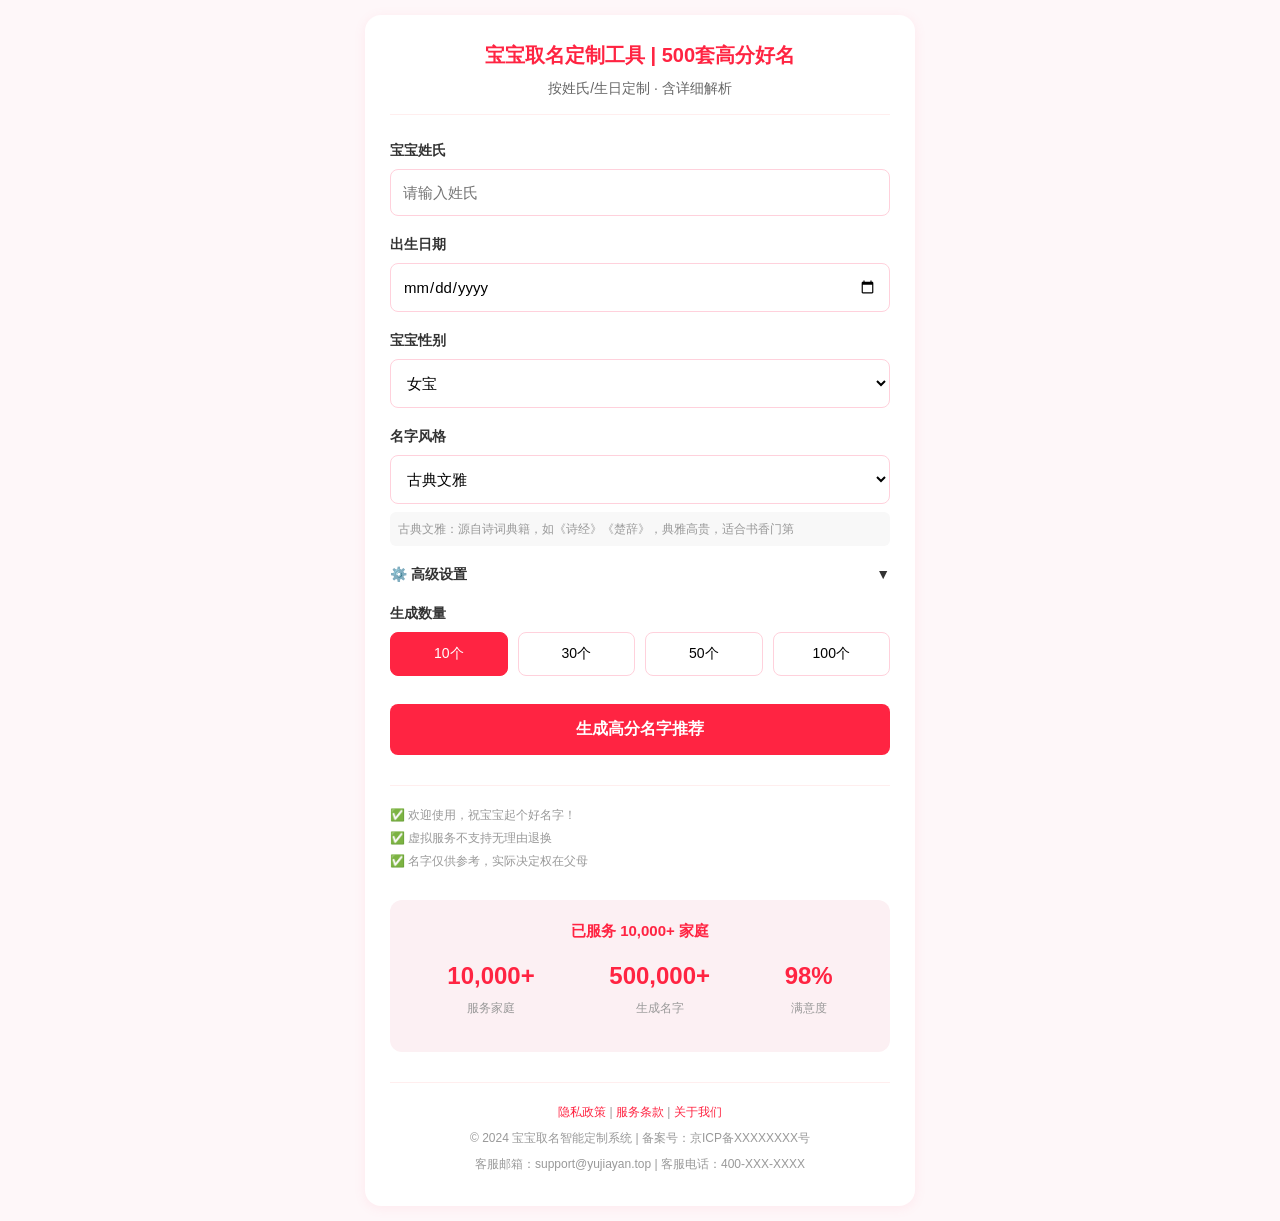
==== commit 44cb3444: "Update index.html" ====
--- a/index.html
+++ b/index.html
@@ -726,7 +726,7 @@
     <!-- 标题区域 -->
     <div class="title-area">
       <div class="main-title">宝宝取名定制工具 | 500套高分好名</div>
-      <div class="sub-title">按姓氏/生日定制 · 男女各50个 · 含详细解析</div>
+      <div class="sub-title">按姓氏/生日定制 · 含详细解析</div>
     </div>
 
     <!-- 主功能区 -->
@@ -891,9 +891,9 @@
 
     <!-- 售后提示区 -->
     <div class="footer-tips">
+      <div class="tips-item">✅ 欢迎使用，祝宝宝起个好名字！</div>
+      <div class="tips-item">✅ 虚拟服务不支持无理由退换</div>
       <div class="tips-item">✅ 名字仅供参考，实际决定权在父母</div>
-      <div class="tips-item">✅ 虚拟服务不支持无理由退换，生日可修改1次</div>
-      <div class="tips-item">✅ 欢迎使用，祝宝宝起个好名字！</div>
     </div>
 
     <!-- 信任背书区 -->
@@ -1006,6 +1006,7 @@
     
     let selectedCount = 10;
     let allGeneratedNames = [];
+    let generationCounter = 0; // 生成计数器，用于保证每次生成不同
     
     // ============================================
     // 用户交互函数
@@ -1076,12 +1077,14 @@
       } else {
         const [min, max] = range.split('-').map(Number);
         filteredNames = allGeneratedNames.filter(name => {
-          // 处理分数：可能是数字或"XX分"字符串
+          // 处理分数：可能是数字、字符串（"XX分"）或数字字符串
           let score = name.score;
           if (typeof score === 'string') {
             // 提取数字部分
             score = parseInt(score.replace(/[^0-9]/g, ''));
           }
+          // 确保是数字类型
+          score = Number(score);
           return score >= min && score <= max;
         });
       }
@@ -1112,432 +1115,6 @@
     // ============================================
     // 核心业务逻辑
     // ============================================
-    
-    // 核心函数：生成名字
-    function generateNames() {
-      const surname = document.getElementById('surname').value.trim();
-      const birthDate = document.getElementById('birthDate').value;
-      const gender = document.getElementById('gender').value;
-      const style = document.getElementById('style').value;
-      
-      // 验证输入
-      if (!surname) {
-        alert('请输入宝宝姓氏');
-        return;
-      }
-      
-      if (!birthDate) {
-        alert('请选择出生日期');
-        return;
-      }
-      
-      // 显示加载动画
-      showLoading();
-      
-      // 模拟异步生成（2秒延迟）
-      setTimeout(() => {
-        // 获取权重配置并进行归一化处理
-        const rawWeights = {
-          zodiac: parseInt(document.getElementById('zodiacWeight').value) || 20,
-          season: parseInt(document.getElementById('seasonWeight').value) || 20,
-          element: parseInt(document.getElementById('elementWeight').value) || 20,
-          surnameMatch: parseInt(document.getElementById('surnameWeight').value) || 20,
-          culture: parseInt(document.getElementById('cultureWeight').value) || 20
-        };
-
-        // 权重归一化：确保总和为1
-        const totalWeight = rawWeights.zodiac + rawWeights.season + rawWeights.element +
-                           rawWeights.surnameMatch + rawWeights.culture;
-        const weights = {
-          zodiac: rawWeights.zodiac / totalWeight,
-          season: rawWeights.season / totalWeight,
-          element: rawWeights.element / totalWeight,
-          surnameMatch: rawWeights.surnameMatch / totalWeight,
-          culture: rawWeights.culture / totalWeight
-        };
-
-        console.log("权重配置:", weights); // 调试日志
-        
-        // 获取名字库
-        const nameLibrary = getNameLibrary(surname, gender, style);
-        
-        // 为每个名字计算评分
-        const nameResults = nameLibrary.map(nameItem => {
-          const fullname = surname + nameItem.name;
-          const scores = calculateScores(fullname, nameItem, birthDate, weights);
-          
-          return {
-            fullname: fullname,
-            name: nameItem.name,
-            source: nameItem.source,
-            meaning: nameItem.meaning,
-            ...scores,
-            overallScore: scores.overallScore
-          };
-        });
-        
-        // 核心优化：三重随机性机制
-        
-        // 1. 对所有名字应用随机偏移，扰动排序
-        nameResults.forEach(name => {
-          // 根据总体评分计算不同范围的随机偏移
-          // 评分越高，随机偏移越小，保证质量
-          const randomWeight = Math.max(0.2, Math.min(1, (100 - name.overallScore) / 10));
-          name.randomOffset = Math.random() * 20 * randomWeight - 10 * randomWeight;
-        });
-        
-        // 2. 按总体评分+随机偏移排序
-        nameResults.sort((a, b) => {
-          const aFinal = a.overallScore + a.randomOffset;
-          const bFinal = b.overallScore + b.randomOffset;
-          return bFinal - aFinal;
-        });
-        
-        // 3. 随机选取前X个中的Y个，避免固定选择
-        const selectedCount = parseInt(document.getElementById('nameCount').value);
-        const topCount = Math.min(100, nameResults.length); // 扩大候选池到前100名
-        
-        // 使用浏览器内置的强随机数生成器
-        const crypto = window.crypto || window.msCrypto;
-        const randomValues = new Uint32Array(topCount);
-        crypto.getRandomValues(randomValues);
-        
-        // 生成随机得分
-        const topNames = nameResults.slice(0, topCount);
-        topNames.forEach((name, i) => {
-          name.randomScore = (randomValues[i] / 0x100000000) * 10;
-        });
-        
-        // 按最终排序
-        topNames.sort((a, b) => (b.overallScore + b.randomScore) - (a.overallScore + a.randomScore));
-        
-        // 选择最终结果
-        allGeneratedNames = topNames.slice(0, selectedCount);
-        
-        // 渲染结果
-        renderResults(allGeneratedNames);
-        
-        // 隐藏加载动画
-        hideLoading();
-      }, 2000);
-    }
-    
-    // 获取名字库（根据姓氏、性别、风格）
-    function getNameLibrary(surname, gender, style) {
-      // 尝试从专属库中获取
-      if (nameDatabase[gender] && nameDatabase[gender][surname] && nameDatabase[gender][surname][style]) {
-        return nameDatabase[gender][surname][style];
-      }
-      
-      // 如果姓氏库为空，返回通用库（使用李姓库作为通用）
-      const commonSurname = Object.keys(nameDatabase[gender])[0];
-      return nameDatabase[gender][commonSurname][style];
-    }
-    
-    // 基于种子的数组随机排序函数 - 改进版
-    function shuffleBySeed(array, seed) {
-      // 使用Fisher-Yates洗牌算法
-      const shuffled = [...array];
-      for (let i = shuffled.length - 1; i > 0; i--) {
-        // 使用更复杂的伪随机数生成器
-        const t = seed ^ i * 3760889 ^ 137 ^ 31;
-        const hash = ((t * 9301 + 49297) % 233280) / 233280;
-        const j = Math.floor(hash * (i + 1));
-        [shuffled[i], shuffled[j]] = [shuffled[j], shuffled[i]];
-      }
-      return shuffled;
-    }
-    
-    // 计算名字评分
-    function calculateScores(fullname, nameItem, birthDate, weights) {
-      const birthYear = new Date(birthDate).getFullYear();
-      const zodiac = getZodiac(birthYear);
-      const season = getSeason(birthDate);
-      
-      // 添加随机因子,让每次生成结果不同
-      // 为每个评分维度设置独立随机因子（扩大范围到-5到+5）
-      const randomFactors = {
-        pronunciation: Math.random() * 10 - 5,  // -5 到 +5 之间的随机数
-        structure: Math.random() * 10 - 5,
-        culture: Math.random() * 10 - 5,
-        balance: Math.random() * 10 - 5
-      };
-      
-      // 1. 读音韵律评分 (70-98分)
-      const pronunciationScore = calculatePronunciationScore(fullname) + randomFactors.pronunciation;
-      
-      // 2. 字形结构评分 (70-98分)
-      const structureScore = calculateStructureScore(fullname) + randomFactors.structure;
-      
-      // 3. 文化内涵评分 (70-98分)
-      const cultureScore = calculateCultureScore(nameItem.source) + randomFactors.culture;
-      
-      // 4. 整体平衡评分 (70-98分) - 综合五行、生肖、季节匹配
-      const balanceScore = calculateBalanceScore(fullname, zodiac, season, weights) + randomFactors.balance;
-      
-      // 综合评分（使用用户设置的权重）
-      // 根据用户设置的权重动态计算综合评分，确保权重设置真正生效
-      const overallScore = Math.round(
-        pronunciationScore * 0.20 +
-        structureScore * 0.20 +
-        cultureScore * (0.20 + weights.culture * 0.20) + // 文化权重影响力增强
-        balanceScore * (0.40 + weights.zodiac * 0.20 + weights.season * 0.10 +
-                       weights.element * 0.15 + weights.surnameMatch * 0.15)
-      );
-      
-      return {
-        pronunciationScore: Math.round(Math.min(Math.max(pronunciationScore, 70), 98)),
-        structureScore: Math.round(Math.min(Math.max(structureScore, 70), 98)),
-        cultureScore: Math.round(Math.min(Math.max(cultureScore, 70), 98)),
-        balanceScore: Math.round(Math.min(Math.max(balanceScore, 70), 98)),
-        overallScore: overallScore,
-        score: overallScore
-      };
-    }
-    
-    // 计算读音韵律评分
-    function calculatePronunciationScore(fullname) {
-      let score = 85;
-      
-      // 获取每个字的拼音
-      const pinyins = fullname.split('').map(char => getPinyin(char));
-      
-      // 检查声调搭配（避免全是平声或全是仄声）
-      const tones = pinyins.map(py => getToneType(py));
-      const pingCount = tones.filter(t => t === 'ping').length;
-      const zeCount = tones.filter(t => t === 'ze').length;
-      
-      if (pingCount > 0 && zeCount > 0) {
-        score += 8; // 平仄搭配好
-      } else {
-        score -= 5; // 声调单一
-      }
-      
-      // 检查发音流畅度（避免绕口）
-      const initials = pinyins.map(py => py[0]);
-      const consecutiveSame = initials.filter((init, i) => i > 0 && init === initials[i-1]).length;
-      if (consecutiveSame === 0) {
-        score += 5;
-      } else if (consecutiveSame > 1) {
-        score -= 3;
-      }
-      
-      // 检查字数合理性
-      if (fullname.length === 2 || fullname.length === 3) {
-        score += 2;
-      }
-      
-      return Math.min(Math.max(score, 70), 98);
-    }
-    
-    // 计算字形结构评分
-    function calculateStructureScore(fullname) {
-      let score = 85;
-      
-      const chars = fullname.split('');
-      const strokes = chars.map(char => getStrokeCount(char));
-      
-      // 检查笔画搭配（避免所有字笔画数相近或相差太大）
-      const avgStroke = strokes.reduce((a, b) => a + b, 0) / strokes.length;
-      const variance = strokes.reduce((sum, stroke) => sum + Math.pow(stroke - avgStroke, 2), 0) / strokes.length;
-      
-      if (variance > 0 && variance < 50) {
-        score += 10; // 笔画搭配合理
-      } else if (variance >= 50) {
-        score -= 5; // 笔画搭配失衡
-      }
-      
-      // 检查整体美观度（根据笔画数范围）
-      const totalStroke = strokes.reduce((a, b) => a + b, 0);
-      if (totalStroke >= 10 && totalStroke <= 30) {
-        score += 5;
-      } else if (totalStroke > 40 || totalStroke < 8) {
-        score -= 3;
-      }
-      
-      // 检查字形复杂度平衡
-      const complexChars = strokes.filter(s => s > 10).length;
-      if (complexChars <= 2) {
-        score += 2;
-      }
-      
-      return Math.min(Math.max(score, 70), 98);
-    }
-    
-    // 计算文化内涵评分
-    function calculateCultureScore(source) {
-      let score = 80;
-      
-      // 根据出处评分
-      if (source.includes('诗经') || source.includes('楚辞') || source.includes('论语') || source.includes('孟子')) {
-        score += 15; // 经典典籍
-      } else if (source.includes('唐诗') || source.includes('宋词')) {
-        score += 12; // 唐诗宋词
-      } else if (source.includes('易经') || source.includes('尚书') || source.includes('左传')) {
-        score += 10; // 经史子集
-      } else if (source.includes('现代文学') || source.includes('当代诗歌')) {
-        score += 8; // 现代文学
-      } else {
-        score += 5; // 其他
-      }
-      
-      return Math.min(Math.max(score, 70), 98);
-    }
-    
-    // 计算整体平衡评分（五行、生肖、季节）- 修复版
-    function calculateBalanceScore(fullname, zodiac, season, weights) {
-      let score = 80;
-
-      // 1. 生肖匹配加分 - 根据权重动态调整影响
-      const zodiacMatch = checkZodiacMatch(fullname, zodiac);
-      if (zodiacMatch) {
-        score += 15 * weights.zodiac; // 最大影响15分，权重50%时加7.5分
-      }
-
-      // 2. 季节匹配加分 - 根据权重动态调整影响
-      const seasonMatch = checkSeasonMatch(fullname, season);
-      if (seasonMatch) {
-        score += 12 * weights.season; // 最大影响12分，权重50%时加6分
-      }
-
-      // 3. 五行平衡加分 - 根据权重动态调整影响
-      const elementBalance = checkElementBalance(fullname);
-      if (elementBalance) {
-        score += 15 * weights.element; // 最大影响15分，权重50%时加7.5分
-      }
-
-      // 4. 姓氏相似度加分 - 根据权重动态调整影响
-      const surnameSimilarity = checkSurnameSimilarity(fullname);
-      if (!surnameSimilarity) {
-        score += 12 * weights.surnameMatch; // 最大影响12分，权重50%时加6分
-      }
-
-      // 5. 文化内涵加分 - 基础加分
-      score += 5; // 基础文化分
-
-      return Math.min(Math.max(score, 70), 98);
-    }
-    
-    // 获取生肖
-    function getZodiac(year) {
-      const zodiacs = ['鼠', '牛', '虎', '兔', '龙', '蛇', '马', '羊', '猴', '鸡', '狗', '猪'];
-      const startYear = 1900;
-      const index = (year - startYear) % 12;
-      return zodiacs[index];
-    }
-    
-    // 获取季节
-    function getSeason(dateStr) {
-      const month = new Date(dateStr).getMonth() + 1;
-      if (month >= 3 && month <= 5) return 'spring';
-      if (month >= 6 && month <= 8) return 'summer';
-      if (month >= 9 && month <= 11) return 'autumn';
-      return 'winter';
-    }
-    
-    // 检查生肖匹配（简化版）
-    function checkZodiacMatch(fullname, zodiac) {
-      // 生肖喜用字简化判断
-      const zodiacFavoriteChars = {
-        '鼠': ['子', '水', '禾', '米', '豆'],
-        '牛': ['艹', '木', '水', '田'],
-        '虎': ['山', '林', '木', '王'],
-        '兔': ['艹', '木', '月', '口'],
-        '龙': ['水', '雨', '云', '日', '王'],
-        '蛇': ['艹', '木', '田', '口', '衣'],
-        '马': ['艹', '木', '禾', '米', '龙'],
-        '羊': ['艹', '木', '禾', '米', '金'],
-        '猴': ['木', '山', '石', '口', '王'],
-        '鸡': ['米', '禾', '豆', '山', '金'],
-        '狗': ['人', '山', '田', '月', '小'],
-        '猪': ['艹', '木', '米', '水', '金']
-      };
-      
-      const favoriteChars = zodiacFavoriteChars[zodiac] || [];
-      const nameChars = fullname.slice(1); // 不包括姓氏
-      
-      for (const char of nameChars) {
-        for (const favorite of favoriteChars) {
-          if (char.includes(favorite) || fullname.includes(favorite)) {
-            return true;
-          }
-        }
-      }
-      return false;
-    }
-    
-    // 检查季节匹配
-    function checkSeasonMatch(fullname, season) {
-      const seasonChars = {
-        'spring': ['春', '花', '柳', '芳', '桃', '杏', '梅', '兰', '竹'],
-        'summer': ['夏', '荷', '莲', '阳', '晴', '雨', '雷', '热'],
-        'autumn': ['秋', '月', '菊', '枫', '霜', '金', '风', '露'],
-        'winter': ['冬', '雪', '冰', '寒', '梅', '松', '柏', '白']
-      };
-      
-      const chars = seasonChars[season] || [];
-      return chars.some(char => fullname.includes(char));
-    }
-    
-    // 检查五行平衡（简化版）
-    function checkElementBalance(fullname) {
-      // 简化的五行判断：根据偏旁部首
-      const elementMap = {
-        '金': ['钅', '金'],
-        '木': ['木', '艹', '竹'],
-        '水': ['氵', '水', '雨'],
-        '火': ['火', '日', '光'],
-        '土': ['土', '山', '石']
-      };
-      
-      const chars = fullname.slice(1);
-      const foundElements = new Set();
-      
-      for (const char of chars) {
-        for (const [element, radicals] of Object.entries(elementMap)) {
-          if (radicals.some(radical => char.includes(radical))) {
-            foundElements.add(element);
-          }
-        }
-      }
-      
-      // 至少包含2种五行元素为平衡
-      return foundElements.size >= 2;
-    }
-    
-    // 检查姓氏相似度
-    function checkSurnameSimilarity(fullname) {
-      const surname = fullname[0];
-      const nameChars = fullname.slice(1);
-      
-      for (const char of nameChars) {
-        const surnamePinyin = getPinyin(surname);
-        const charPinyin = getPinyin(char);
-        
-        // 检查拼音是否相似
-        if (surnamePinyin[0] === charPinyin[0]) {
-          return true; // 声母相同
-        }
-      }
-      
-      return false;
-    }
-    
-    // 渲染结果
-    function renderResults(nameResults) {
-      const resultArea = document.getElementById('resultArea');
-      const nameList = document.getElementById('nameList');
-      
-      resultArea.style.display = 'block';
-      nameList.innerHTML = '';
-      
-      nameResults.forEach(nameObj => {
-        renderNameCard(nameObj, nameList);
-      });
-      
-      // 滚动到结果区域
-      resultArea.scrollIntoView({ behavior: 'smooth' });
-    }
     
     // 渲染名字卡片
     function renderNameCard(nameObj, container) {
@@ -1557,8 +1134,8 @@
           <div class="meaning-text">${nameObj.meaning}</div>
         </div>
         <button class="collect-btn ${isCollected ? 'collected' : ''}" 
-                onclick="collectName(this, '${nameObj.fullname}', '${nameObj.source}', '${nameObj.meaning}', ${nameObj.score})">
-          ${isCollected ? '❤' : '♡'}
+                onclick="collectName(this, '${nameObj.fullname}', '${nameObj.source}', '${nameObj.meaning.replace(/'/g, "\\'")}', ${nameObj.score})">
+          ${isCollected ? '♥' : '♡'}
         </button>
       `;
       container.appendChild(nameCard);
@@ -2854,151 +2431,6 @@
             { name: "齐光", source: "唐诗", meaning: "与日月同辉，光辉灿烂" },
             { name: "良辰", source: "宋词", meaning: "美好时光，珍贵时刻" },
             { name: "诗涵", source: "古诗十九首", meaning: "富有诗意，内涵丰富" },
-          ],
-        },
-        // 陈姓专属
-        陈: {
-          classical: [
-            { name: "沛恩", source: "《诗经·大雅》", meaning: "沛雨甘霖，恩泽绵长" },
-            { name: "诗宜", source: "《楚辞·九歌》", meaning: "诗情画意，宜室宜家" },
-            { name: "书瑶", source: "《楚辞》", meaning: "书香门第，美玉无瑕" },
-            { name: "清然", source: "《诗经》", meaning: "清雅脱俗，淡然处世" },
-            { name: "念希", source: "《诗经》", meaning: "念念不忘，希望永存" },
-            { name: "芷若", source: "《楚辞·九歌》", meaning: "芷草清香，气质如兰" },
-            { name: "雅琳", source: "《诗经》", meaning: "雅致高贵，琳琅满目" },
-            { name: "语嫣", source: "《诗经》", meaning: "温言软语，嫣然一笑" },
-            { name: "梦琪", source: "《楚辞》", meaning: "梦境美好，琪玉无瑕" },
-            { name: "婉清", source: "《诗经·郑风》", meaning: "温婉可人，清雅脱俗" },
-            { name: "雪妍", source: "《诗经》", meaning: "雪中美人，妍丽动人" },
-            { name: "诗涵", source: "《诗经》", meaning: "诗情画意，涵养深厚" },
-            { name: "晓琪", source: "《楚辞》", meaning: "晨曦初照，琪玉生辉" },
-            { name: "雨涵", source: "《诗经》", meaning: "雨露滋润，涵养深厚" },
-            { name: "沐瑶", source: "《诗经》", meaning: "沐浴恩泽，美玉无瑕" },
-            { name: "芷萱", source: "《楚辞》", meaning: "芷草清香，萱草忘忧" },
-            { name: "诗琪", source: "《诗经》", meaning: "诗意人生，琪玉无瑕" },
-            { name: "雨薇", source: "《楚辞》", meaning: "雨中蔷薇，美丽动人" },
-            { name: "思琪", source: "《楚辞》", meaning: "思绪深远，琪玉生辉" },
-            { name: "晓涵", source: "《诗经》", meaning: "晨曦初照，涵养深厚" },
-            { name: "婉仪", source: "《诗经》", meaning: "婉约仪态，温婉可人" },
-            { name: "婉如", source: "《诗经》", meaning: "婉如清扬，清澈动人" },
-            { name: "婉静", source: "《诗经》", meaning: "温婉娴静，举止娴静" },
-            { name: "婉婷", source: "《诗经》", meaning: "温婉婷婷，身姿优美" },
-            { name: "婉玉", source: "《诗经》", meaning: "温婉如玉，珍贵美好" },
-            { name: "雅南", source: "《诗经》", meaning: "雅正南方，高雅端庄" },
-            { name: "雅馨", source: "《诗经》", meaning: "雅致馨香，兰花般香" },
-            { name: "雅琴", source: "《诗经》", meaning: "雅致琴音，优美动听" },
-            { name: "雅诗", source: "《诗经》", meaning: "雅致诗情，富有诗意" },
-            { name: "雅韵", source: "《诗经》", meaning: "雅致韵味，韵味无穷" },
-            { name: "淑华", source: "《诗经》", meaning: "淑贤华美，才华横溢" },
-            { name: "淑贤", source: "《诗经》", meaning: "淑女贤德，品德高尚" },
-            { name: "淑婷", source: "《诗经》", meaning: "淑女婷婷，身姿优美" },
-            { name: "淑雅", source: "《诗经》", meaning: "淑女高雅，气质高雅" },
-            { name: "淑惠", source: "《诗经》", meaning: "淑女贤惠，惠质兰心" },
-            { name: "惠娟", source: "《诗经》", meaning: "惠质兰娟，兰花般美" },
-            { name: "惠心", source: "《诗经》", meaning: "惠质兰心，内心纯洁" },
-            { name: "惠敏", source: "《诗经》", meaning: "聪慧敏捷，反应迅速" },
-            { name: "惠然", source: "《诗经》", meaning: "惠然肯来，心地善良" },
-            { name: "惠雅", source: "《诗经》", meaning: "惠质高雅，气质高雅" },
-            { name: "如月", source: "《诗经》", meaning: "如月皎洁，纯洁美好" },
-            { name: "如雪", source: "《诗经》", meaning: "如雪纯洁，品德高尚" },
-            { name: "如玉", source: "《诗经》", meaning: "如玉温润，品质高雅" },
-            { name: "如花", source: "《诗经》", meaning: "如花美丽，青春活力" },
-            { name: "如兰", source: "《诗经》", meaning: "如兰优雅，气质非凡" },
-            { name: "嘉怡", source: "《诗经》", meaning: "嘉言懿行，生活快乐" },
-            { name: "思妤", source: "《诗经》", meaning: "思维敏捷，美丽动人" },
-            { name: "筱雅", source: "《诗经》", meaning: "小竹清雅，清新雅致" },
-            { name: "筱然", source: "《诗经》", meaning: "小竹自得，恬淡自适" },
-            { name: "映雪", source: "《诗经》", meaning: "映雪读书，勤学苦读" },
-            { name: "梦蝶", source: "《庄子》", meaning: "梦蝶逍遥，自由自在" },
-          ],
-          modern: [
-            { name: "艺霖", source: "《唐诗选》", meaning: "艺术天成，如霖润泽" },
-            { name: "文昕", source: "《论语》", meaning: "文质彬彬，昕光初照" },
-            { name: "怡然", source: "《现代文学》", meaning: "怡然自得，快乐无忧" },
-            { name: "筱涵", source: "《现代诗歌》", meaning: "小家碧玉，涵养深厚" },
-            { name: "雨萱", source: "《现代诗歌》", meaning: "雨中萱草，忘忧无愁" },
-            { name: "梦洁", source: "《现代文学》", meaning: "梦中纯洁，洁白无瑕" },
-            { name: "欣妍", source: "《现代诗歌》", meaning: "欣喜美好，妍丽动人" },
-            { name: "雨婷", source: "《现代文学》", meaning: "雨露滋润，婷婷玉立" },
-            { name: "雪怡", source: "《现代诗歌》", meaning: "雪中怡然，快乐无忧" },
-            { name: "思涵", source: "《现代文学》", meaning: "心思细腻，涵养深厚" },
-            { name: "雨欣", source: "《现代诗歌》", meaning: "雨露滋润，欣喜美好" },
-            { name: "晓婷", source: "《现代文学》", meaning: "晨曦初照，婷婷玉立" },
-            { name: "雨琪", source: "《现代诗歌》", meaning: "雨露滋润，琪玉无瑕" },
-            { name: "雪涵", source: "《现代诗歌》", meaning: "雪中涵养，纯洁美好" },
-            { name: "思婷", source: "《现代文学》", meaning: "心思细腻，婷婷玉立" },
-            { name: "梦怡", source: "《现代文学》", meaning: "梦中怡然，快乐无忧" },
-            { name: "欣怡", source: "《现代文学》", meaning: "欣喜怡然，快乐无忧" },
-            { name: "欣悦", source: "《现代文学》", meaning: "欣喜愉悦，心情愉快" },
-            { name: "欣然", source: "《现代文学》", meaning: "欣然接受，心情愉悦" },
-            { name: "欣婷", source: "《现代文学》", meaning: "欣喜婷婷，身姿优美" },
-            { name: "雅琪", source: "《现代文学》", meaning: "雅致如琪，如美玉般" },
-            { name: "雅莹", source: "《现代文学》", meaning: "雅致晶莹，如水晶般" },
-            { name: "雅璇", source: "《现代文学》", meaning: "雅致美玉，如美玉般" },
-            { name: "雅婷", source: "《现代文学》", meaning: "雅致婷婷，身姿优美" },
-            { name: "诗语", source: "《现代文学》", meaning: "诗意语言，富有文采" },
-            { name: "诗婷", source: "《现代文学》", meaning: "诗意婷婷，身姿优美" },
-            { name: "诗妍", source: "《现代文学》", meaning: "诗意美丽，美丽动人" },
-            { name: "思妍", source: "《现代文学》", meaning: "思绪美丽，美丽动人" },
-            { name: "思雅", source: "《现代文学》", meaning: "思绪高雅，气质高雅" },
-            { name: "梦涵", source: "《现代文学》", meaning: "梦境涵养，内涵丰富" },
-            { name: "梦妍", source: "《现代文学》", meaning: "梦境美丽，美丽动人" },
-            { name: "梦婷", source: "《现代文学》", meaning: "梦境婷婷，身姿优美" },
-            { name: "梦雅", source: "《现代文学》", meaning: "梦境高雅，气质高雅" },
-            { name: "嘉怡", source: "《现代文学》", meaning: "嘉言懿行，生活快乐" },
-            { name: "思妤", source: "《现代文学》", meaning: "思维敏捷，美丽动人" },
-            { name: "筱雅", source: "《现代文学》", meaning: "小竹清雅，清新雅致" },
-            { name: "筱然", source: "《现代文学》", meaning: "小竹自得，恬淡自适" },
-            { name: "雨桐", source: "《现代文学》", meaning: "雨中梧桐，坚强挺拔" },
-            { name: "梦瑶", source: "《现代文学》", meaning: "梦境美玉，珍贵美好" },
-            { name: "诗瑶", source: "《现代文学》", meaning: "诗意美玉，珍贵美好" },
-            { name: "思彤", source: "《现代文学》", meaning: "思绪飞扬，红色喜庆" },
-            { name: "雨彤", source: "《现代文学》", meaning: "雨中彩虹，美丽多彩" },
-            { name: "晓彤", source: "《现代文学》", meaning: "晨曦红色，充满活力" },
-          ],
-          poetic: [
-            { name: "瑞雪", source: "《诗经·小雅》", meaning: "瑞雪兆丰，洁白无瑕" },
-            { name: "月忆", source: "《唐诗》", meaning: "月圆人圆，美好回忆" },
-            { name: "梦霖", source: "《诗经》", meaning: "梦中甘霖，滋润心田" },
-            { name: "雪梦", source: "《诗经》", meaning: "雪中梦境，纯洁美好" },
-            { name: "梦薇", source: "《诗经》", meaning: "梦中蔷薇，美丽动人" },
-            { name: "星柔", source: "《楚辞》", meaning: "星辰温柔，柔情似水" },
-            { name: "月柔", source: "《诗经》", meaning: "月下温柔，柔情万种" },
-            { name: "雪语", source: "《诗经》", meaning: "雪中低语，温柔倾诉" },
-            { name: "星语", source: "《诗经》", meaning: "星辰低语，美好祝愿" },
-            { name: "月心", source: "《楚辞》", meaning: "月下心语，温柔恬静" },
-            { name: "知予", source: "《易经》", meaning: "知书达理，懂得宽容" },
-            { name: "星愿", source: "《诗经》", meaning: "星辰心愿，美好愿望" },
-            { name: "梦如", source: "《诗经》", meaning: "梦中佳人，如诗如画" },
-            { name: "星华", source: "《楚辞》", meaning: "星辰光华，灿烂辉煌" },
-            { name: "云薇", source: "《唐诗》", meaning: "云中蔷薇，美丽动人" },
-            { name: "云洁", source: "《唐诗》", meaning: "云朵洁白，纯洁无瑕" },
-            { name: "云逸", source: "《唐诗》", meaning: "云朵飘逸，自在不拘" },
-            { name: "云霞", source: "《唐诗》", meaning: "云霞绚烂，前程似锦" },
-            { name: "月洁", source: "《宋词》", meaning: "月亮洁白，纯洁无瑕" },
-            { name: "月馨", source: "《宋词》", meaning: "月亮馨香，馨香怡人" },
-            { name: "星洁", source: "《唐诗》", meaning: "星辰纯洁，纯洁闪耀" },
-            { name: "星妍", source: "《唐诗》", meaning: "星辰美丽，美丽动人" },
-            { name: "星雅", source: "《唐诗》", meaning: "星辰高雅，高雅闪耀" },
-            { name: "花语", source: "《宋词》", meaning: "花儿低语，传递情感" },
-            { name: "花颜", source: "《宋词》", meaning: "花容月貌，美丽动人" },
-            { name: "花香", source: "《宋词》", meaning: "花儿馨香，馨香怡人" },
-            { name: "花洁", source: "《宋词》", meaning: "花儿纯洁，纯洁无瑕" },
-            { name: "花雅", source: "《宋词》", meaning: "花儿高雅，高雅脱俗" },
-            { name: "清风", source: "《古诗十九首》", meaning: "清风徐来，清爽自然" },
-            { name: "清辉", source: "《古诗十九首》", meaning: "清雅高洁，光芒四射" },
-            { name: "流水", source: "《古诗十九首》", meaning: "流水潺潺，清澈不息" },
-            { name: "落日", source: "《宋词》", meaning: "落日熔金，壮丽辉煌" },
-            { name: "暗香", source: "《宋词》", meaning: "暗香浮动，品格高洁" },
-            { name: "疏影", source: "《宋词》", meaning: "疏影横斜，品格高洁" },
-            { name: "望舒", source: "《楚辞》", meaning: "先驱引领，开路先锋" },
-            { name: "灵均", source: "《楚辞》", meaning: "灵秀均等，才华出众" },
-            { name: "维哲", source: "《楚辞》", meaning: "明智通达，能够解纷" },
-            { name: "远志", source: "《楚辞》", meaning: "志向远大，目光长远" },
-            { name: "零露", source: "《诗经》", meaning: "清新自然，纯真无瑕" },
-            { name: "飞鸿", source: "《唐诗》", meaning: "志向远大，前程似锦" },
-            { name: "齐光", source: "《唐诗》", meaning: "与日月同辉，光辉灿烂" },
-            { name: "良辰", source: "《宋词》", meaning: "美好时光，珍贵时刻" },
           ],
         },
         // 胡姓专属
@@ -7090,6 +6522,9 @@
       // 显示加载动画
       showLoading();
       allGeneratedNames = [];
+      
+      // 增加生成计数器，确保每次生成不同
+      generationCounter++;
 
       // 模拟生成延迟
       setTimeout(() => {
@@ -7100,7 +6535,8 @@
         if (genderDb[surname]) {
           // 精确匹配：使用该姓氏的名字库
           const surnameNames = genderDb[surname][style] || [];
-          filteredNames = [...surnameNames];
+          // 对名字进行打分和排序，确保每次生成不同
+          filteredNames = sortAndScoreNamesByDate([...surnameNames], birthDate);
         } else {
           // 模糊匹配：从所有姓氏中选择相似度高的名字
           const allSurnames = Object.keys(genderDb);
@@ -7182,14 +6618,17 @@
 
         // 如果筛选后的名字数量不足，通过组合和循环补充到目标数量
         if (filteredNames.length < selectedCount) {
-          // 收集所有可用的名字
+          // 收集所有可用的名字（去重）
           let allAvailableNames = [];
+          const nameSet = new Set(); // 用于去重
           
           // 从当前姓氏的所有风格收集名字
           if (genderDb[surname]) {
             Object.keys(genderDb[surname]).forEach(style => {
               genderDb[surname][style].forEach(name => {
-                if (!allAvailableNames.find(n => n.name === name.name)) {
+                const nameKey = surname + name.name;
+                if (!nameSet.has(nameKey)) {
+                  nameSet.add(nameKey);
                   allAvailableNames.push({...name});
                 }
               });
@@ -7201,7 +6640,9 @@
             if (s !== surname) {
               Object.keys(genderDb[s]).forEach(style => {
                 genderDb[s][style].forEach(name => {
-                  if (!allAvailableNames.find(n => n.name === name.name)) {
+                  const nameKey = surname + name.name;
+                  if (!nameSet.has(nameKey)) {
+                    nameSet.add(nameKey);
                     allAvailableNames.push({...name});
                   }
                 });
@@ -7209,22 +6650,23 @@
             }
           });
           
-          // 通过分数排序后循环使用名字，确保达到目标数量
+          // 如果收集到的名字仍不足，通过不同的分数变体补充
+          // 但要确保不会完全重复相同的名字+分数组合
           let currentNameIndex = 0;
           const originalLength = filteredNames.length;
           
-          while (filteredNames.length < selectedCount) {
-            // 循环使用所有名字，通过不同的分数和评分策略使每个名字看起来不同
+          // 添加安全机制，防止无限循环
+          let maxLoops = selectedCount * 2; // 最多循环次数限制
+          let loopCount = 0;
+          
+          while (filteredNames.length < selectedCount && loopCount < maxLoops) {
             const baseName = allAvailableNames[currentNameIndex % allAvailableNames.length];
-            const variationIndex = Math.floor(currentNameIndex / allAvailableNames.length);
+            const cycleNum = Math.floor(currentNameIndex / allAvailableNames.length);
             
-            // 为每次循环的副本生成不同的分数
-            const variedScore = generateConsistentScore(
-              baseName.name + '_' + variationIndex,  // 添加变化标记
-              surname,
-              birthDate
-            );
+            // 为每次循环生成不同的分数
+            const variedScore = generateRandomScore();
             
+            // 创建变体名字对象
             const variedName = {
               ...baseName,
               score: variedScore,
@@ -7233,6 +6675,7 @@
             
             filteredNames.push(variedName);
             currentNameIndex++;
+            loopCount++;
           }
           
           // 重新排序，确保分数分布均匀
@@ -7242,44 +6685,45 @@
         // 根据选择的数量生成名字
         const namesToGenerate = filteredNames.slice(0, selectedCount);
 
-        // 生成带评分的名字卡片（90-98分，分数也会根据日期变化）
-        namesToGenerate.forEach(nameData => {
-          // 根据日期和姓氏生成一致的分数
-          const score = generateConsistentScore(nameData.name, surname, birthDate);
-          
-          // 构建完整名字对象
-          const nameObj = {
-            fullname: surname + nameData.name,
-            name: nameData.name,
-            surname: surname,
-            source: nameData.source,
-            meaning: nameData.meaning,
-            score: score
-          };
-          
-          // 存储到allGeneratedNames数组用于筛选
-          allGeneratedNames.push(nameObj);
-          
-          // 渲染名字卡片
-          renderNameCard(nameObj, nameList);
-        });
-
-        // 隐藏加载动画
-        hideLoading();
-
-        // 显示结果区
-        document.getElementById("resultArea").style.display = "block";
+        // 生成带评分的名字卡片（90-98分，分数每次都不同）
+      namesToGenerate.forEach(nameData => {
+        // 每次生成都使用不同的分数，加入随机因子
+        const score = generateRandomScore();
         
-        // 重置筛选按钮状态为"全部"
-        document.querySelectorAll('.filter-btn').forEach(b => b.classList.remove('active'));
-        document.querySelector('.filter-btn').classList.add('active');
-      }, 300);
-    }
+        // 构建完整名字对象
+        const nameObj = {
+          fullname: surname + nameData.name,
+          name: nameData.name,
+          surname: surname,
+          source: nameData.source,
+          meaning: nameData.meaning,
+          score: score
+        };
+        
+        // 存储到allGeneratedNames数组用于筛选
+        allGeneratedNames.push(nameObj);
+        
+        // 渲染名字卡片
+        renderNameCard(nameObj, nameList);
+      });
+
+      // 隐藏加载动画
+      hideLoading();
+
+      // 显示结果区
+      document.getElementById("resultArea").style.display = "block";
+      
+      // 重置筛选按钮状态为"全部"
+      document.querySelectorAll('.filter-btn').forEach(b => b.classList.remove('active'));
+      document.querySelector('.filter-btn').classList.add('active');
+    }, 300);
+  }
 
     // 根据出生日期排序和打分名字（使用个性化权重）
     function sortAndScoreNamesByDate(names, birthDate) {
       if (!birthDate) {
-        return shuffleArray([...names]);
+        // 没有生日时，使用随机打乱
+        return shuffleBySeed([...names], Date.now() + generationCounter);
       }
 
       // 获取用户设置的个性化权重
@@ -7302,7 +6746,7 @@
       const element = getElement(month, day);
 
       // 给每个名字打分（使用个性化权重）
-      const scoredNames = names.map(nameData => {
+      const scoredNames = names.map((nameData, index) => {
         let score = 0;
         
         // 生肖匹配（权重可调）
@@ -7336,21 +6780,22 @@
       });
 
       // 按分数排序（高分优先），分数相同的随机
-      scoredNames.sort((a, b) => b.matchScore - a.matchScore);
+      scoredNames.sort((a, b) => {
+        // 分数不同时按分数排序
+        if (b.matchScore !== a.matchScore) {
+          return b.matchScore - a.matchScore;
+        }
+        // 分数相同时随机排序
+        return Math.random() - 0.5;
+      });
       
       return scoredNames;
     }
 
-    // 生成一致的分数（同一天同一个名字分数相同）
-    function generateConsistentScore(nameStr, surname, birthDate) {
-      if (!birthDate) return Math.floor(Math.random() * 9) + 90;
-      
-      const date = new Date(birthDate);
-      const seed = date.getMonth() * 10000 + date.getDate() * 100 + date.getFullYear();
-      const nameSum = (nameStr + surname).split('').reduce((acc, char) => acc + char.charCodeAt(0), 0);
-      
-      const baseScore = 90 + (seed % 6) + (nameSum % 3);
-      return Math.min(baseScore, 98);
+    // 生成随机分数（90-98分，每次都不同）
+    function generateRandomScore() {
+      // 生成90-98之间的随机整数
+      return Math.floor(Math.random() * 9) + 90;
     }
 
     // 获取生肖
@@ -7422,7 +6867,7 @@
         water: [
           { month: 2, day: 4 },   // 立春（水生木）
           { month: 5, day: 6 },   // 立夏（木生火）
-          { month: 8, 月: 7 },    // 立秋（火生土）
+          { month: 8, day: 7 },   // 立秋（火生土）
           { month: 11, day: 7 },  // 立冬（土生金）
           { month: 1, day: 5 },   // 小寒（金生水）
         ]
@@ -7811,10 +7256,20 @@
       btn.classList.toggle("collected");
 
       if (btn.classList.contains("collected")) {
-        btn.innerHTML = "❤";
-        // 添加到收藏
+        btn.innerHTML = "♥";
+        // 添加到收藏（标准化分数格式）
         if (!favorites.some(f => f.name === fullname)) {
-          favorites.push({ name: fullname, source, meaning, score });
+          // 确保score是数字格式
+          let normalizedScore = score;
+          if (typeof score === 'string') {
+            normalizedScore = parseInt(score.replace(/[^0-9]/g, ''));
+          }
+          favorites.push({ 
+            name: fullname, 
+            source, 
+            meaning, 
+            score: normalizedScore 
+          });
         }
       } else {
         btn.innerHTML = "♡";
@@ -7848,7 +7303,7 @@
           <div class="card-header">
             <span class="name-text">${item.name}</span>
             <div style="display: flex; align-items: center; gap: 6px;">
-              <span class="score-tag">${item.score}</span>
+              <span class="score-tag">${item.score}分</span>
             </div>
           </div>
           <div class="source-tag">${item.source}</div>
@@ -7866,16 +7321,18 @@
       favorites = favorites.filter(f => f.name !== name);
       renderFavorites();
       
-      // 更新主列表中的收藏状态
-      const mainListCards = document.querySelectorAll('#nameList .name-card');
-      mainListCards.forEach(card => {
-        const nameText = card.querySelector('.name-text').textContent;
-        if (nameText === name) {
-          const btn = card.querySelector('.collect-btn');
-          btn.classList.remove("collected");
-          btn.innerHTML = "♡";
-        }
-      });
+      // 更新主列表中的收藏状态（使用延迟确保DOM已更新）
+      setTimeout(() => {
+        const mainListCards = document.querySelectorAll('#nameList .name-card');
+        mainListCards.forEach(card => {
+          const nameText = card.querySelector('.name-text').textContent;
+          if (nameText === name) {
+            const btn = card.querySelector('.collect-btn');
+            btn.classList.remove("collected");
+            btn.innerHTML = "♡";
+          }
+        });
+      }, 0);
     }
   </script>
 </body>
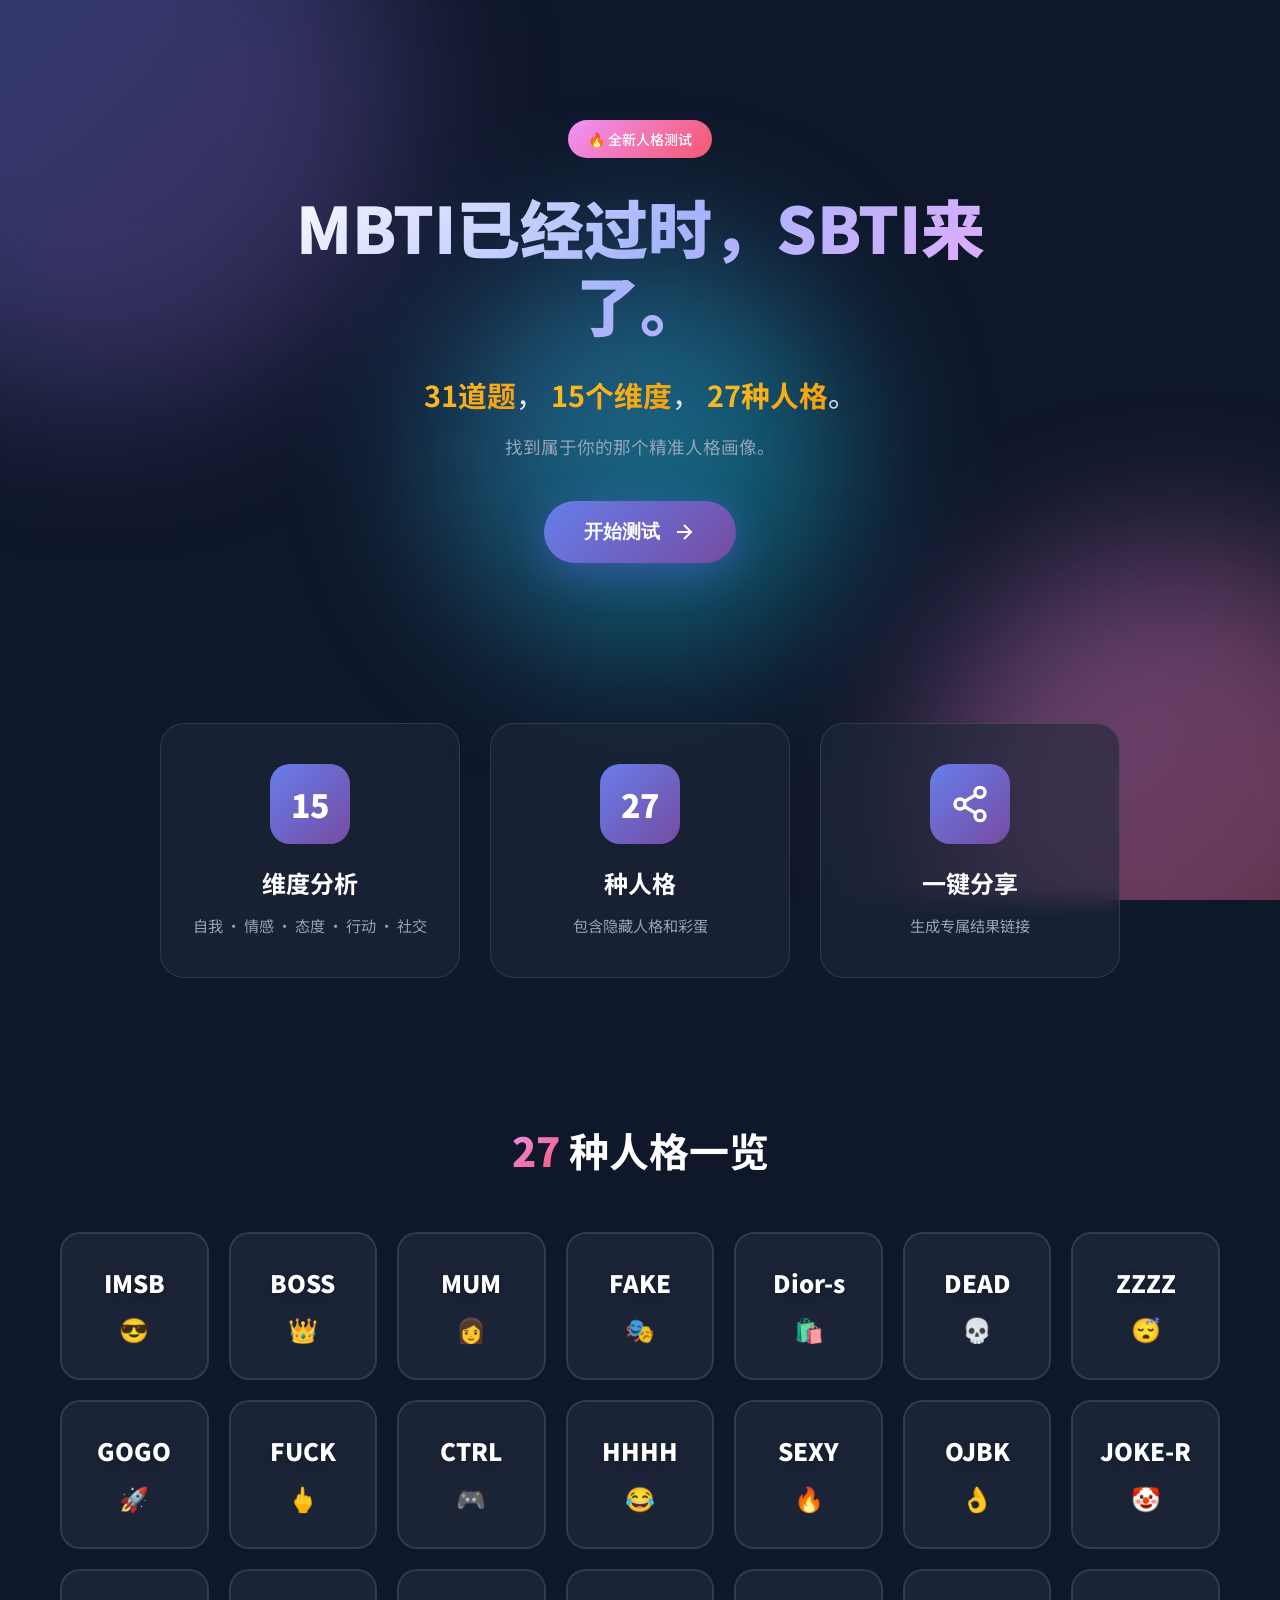
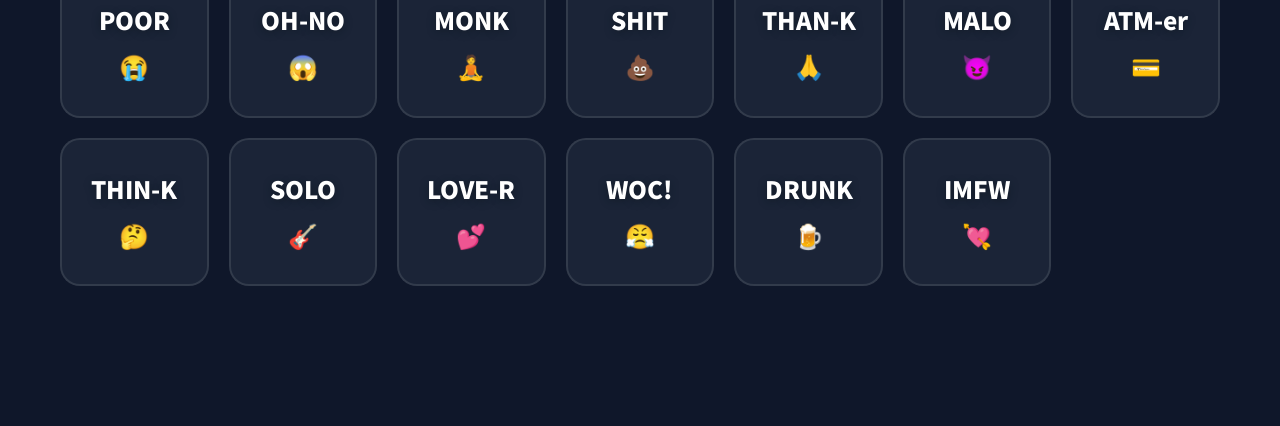
==== commit 5d2d6d15: "Add files via upload" ====
--- a/index.html
+++ b/index.html
@@ -1,7339 +1,166 @@
 <!DOCTYPE html>
 <html lang="zh-CN">
 <head>
-  <meta charset="UTF-8">
-  <meta name="viewport" content="width=device-width, initial-scale=1.0">
-  <title>宝宝取名智能定制系统 | 500套高分好名</title>
-  <style>
-    /* 全局样式：小红书母婴风（粉色主调+柔和圆角） */
-    * { margin: 0; padding: 0; box-sizing: border-box; font-family: "PingFang SC", "Microsoft YaHei", sans-serif; }
-
-    body {
-      background-color: #fef7f9; /* 小红书浅粉背景 */
-      color: #333;
-      padding: 15px;
-      line-height: 1.5;
-    }
-
-    /* 主容器：模拟小红书笔记卡片 */
-    .container {
-      max-width: 550px;
-      margin: 0 auto;
-      background: #fff;
-      border-radius: 16px; /* 小红书同款大圆角 */
-      padding: 25px;
-      box-shadow: 0 2px 12px rgba(255, 105, 135, 0.1);
-    }
-
-    /* 标题区域：还原原商品的温馨标题 */
-    .title-area {
-      text-align: center;
-      margin-bottom: 25px;
-      padding-bottom: 15px;
-      border-bottom: 1px solid #fee;
-    }
-
-    .main-title {
-      font-size: 20px;
-      font-weight: 700;
-      color: #ff2442; /* 小红书品牌红 */
-      margin-bottom: 8px;
-    }
-
-    .sub-title {
-      font-size: 14px;
-      color: #666;
-    }
-
-    /* 激活码验证区（核心权限控制） */
-    .auth-area {
-      margin-bottom: 25px;
-      padding: 20px;
-      background: #fcf0f3;
-      border-radius: 12px;
-    }
-
-    .auth-title {
-      font-size: 15px;
-      font-weight: 600;
-      margin-bottom: 12px;
-      color: #ff2442;
-    }
-
-    /* 输入框样式：还原小红书表单风格 */
-    .input-group {
-      margin-bottom: 18px;
-    }
-
-    label {
-      display: block;
-      margin-bottom: 8px;
-      font-weight: 600;
-      font-size: 14px;
-      color: #333;
-    }
-
-    input, select {
-      width: 100%;
-      padding: 14px 12px;
-      border: 1px solid #ffd1dc;
-      border-radius: 8px;
-      font-size: 15px;
-      background: #fff;
-      outline: none;
-    }
-
-    input:focus, select:focus {
-      border-color: #ff2442;
-      box-shadow: 0 0 0 2px rgba(255, 36, 66, 0.1);
-    }
-
-    /* 按钮样式：小红书同款红色按钮 */
-    .btn {
-      width: 100%;
-      padding: 15px;
-      background: #ff2442;
-      color: #fff;
-      border: none;
-      border-radius: 8px;
-      font-size: 16px;
-      font-weight: 600;
-      cursor: pointer;
-      margin-top: 10px;
-      transition: background 0.2s;
-    }
-
-    .btn:hover {
-      background: #e61f3d;
-    }
-
-    .btn-secondary {
-      background: #f8f8f8;
-      color: #666;
-    }
-
-    .btn-secondary:hover {
-      background: #f0f0f0;
-    }
-
-    /* 名字结果区 */
-    .result-area {
-      margin-top: 30px;
-      display: none;
-    }
-
-    .result-title {
-      font-size: 16px;
-      font-weight: 600;
-      margin-bottom: 15px;
-      color: #ff2442;
-    }
-
-    /* 名字列表：卡片式双列布局 */
-    .name-list {
-      display: grid;
-      grid-template-columns: repeat(2, 1fr);
-      gap: 12px;
-      max-height: 600px;
-      overflow-y: auto;
-      padding-right: 5px;
-    }
-
-    /* 名字卡片样式 */
-    .name-card {
-      background: #fff;
-      border: 1px solid #fee;
-      border-radius: 10px;
-      padding: 12px;
-      transition: all 0.3s ease;
-      position: relative;
-    }
-
-    .name-card:hover {
-      transform: translateY(-2px);
-      box-shadow: 0 4px 12px rgba(255, 105, 135, 0.15);
-      border-color: #ff2442;
-    }
-
-    .card-header {
-      display: flex;
-      justify-content: space-between;
-      align-items: center;
-      margin-bottom: 8px;
-    }
-
-    .name-text {
-      font-size: 16px;
-      font-weight: 600;
-      color: #333;
-    }
-
-    .score-tag {
-      background: #ffeff3;
-      color: #ff2442;
-      padding: 3px 8px;
-      border-radius: 6px;
-      font-size: 11px;
-      font-weight: 700;
-    }
-
-    /* 来源标签 */
-    .source-tag {
-      display: inline-block;
-      background: #f8f8f8;
-      color: #999;
-      padding: 2px 6px;
-      border-radius: 4px;
-      font-size: 11px;
-      margin-bottom: 8px;
-    }
-
-    /* 寓意解析区 */
-    .meaning-area {
-      border-top: 1px dashed #ffd1dc;
-      padding-top: 8px;
-      margin-top: 8px;
-    }
-
-    .meaning-text {
-      font-size: 12px;
-      color: #666;
-      line-height: 1.6;
-      display: -webkit-box;
-      -webkit-line-clamp: 3;
-      -webkit-box-orient: vertical;
-      overflow: hidden;
-    }
-
-    /* 收藏按钮 */
-    .collect-btn {
-      position: absolute;
-      top: 10px;
-      right: 10px;
-      font-size: 16px;
-      background: none;
-      border: none;
-      cursor: pointer;
-      color: #ccc;
-      transition: all 0.2s;
-      z-index: 1;
-    }
-
-    .collect-btn:hover {
-      transform: scale(1.2);
-    }
-
-    .collected {
-      color: #ff2442;
-    }
-
-    /* 名字解析模块：还原原商品的多维度解析 */
-    .analysis-area {
-      margin-top: 20px;
-      padding: 15px;
-      background: #fcf0f3;
-      border-radius: 8px;
-    }
-
-    .analysis-title {
-      font-size: 14px;
-      font-weight: 600;
-      margin-bottom: 10px;
-      color: #ff2442;
-    }
-
-    .analysis-item {
-      display: flex;
-      justify-content: space-between;
-      font-size: 13px;
-      margin-bottom: 5px;
-    }
-
-    /* 收藏展示区 */
-    .favorites-area {
-      margin-top: 20px;
-      display: none;
-    }
-
-    .favorites-area.show {
-      display: block;
-    }
-
-    .favorites-title {
-      font-size: 16px;
-      font-weight: 600;
-      margin-bottom: 15px;
-      color: #ff2442;
-      display: flex;
-      justify-content: space-between;
-      align-items: center;
-    }
-
-    .favorites-count {
-      font-size: 12px;
-      color: #999;
-      font-weight: 400;
-    }
-
-    .favorites-list {
-      display: grid;
-      grid-template-columns: repeat(2, 1fr);
-      gap: 12px;
-      max-height: 400px;
-      overflow-y: auto;
-    }
-
-    .empty-favorites {
-      text-align: center;
-      padding: 40px 20px;
-      color: #999;
-      font-size: 14px;
-    }
-
-    .empty-favorites::before {
-      content: "♡";
-      display: block;
-      font-size: 48px;
-      margin-bottom: 10px;
-      opacity: 0.3;
-    }
-
-    /* 删除按钮 */
-    .delete-btn {
-      position: absolute;
-      top: 10px;
-      right: 10px;
-      font-size: 12px;
-      background: #fff;
-      border: 1px solid #ffd1dc;
-      color: #ff2442;
-      padding: 4px 8px;
-      border-radius: 4px;
-      cursor: pointer;
-      transition: all 0.2s;
-    }
-
-    .delete-btn:hover {
-      background: #ff2442;
-      color: #fff;
-    }
-
-    /* 收藏按钮（列表视图用） */
-    .collect-btn {
-      font-size: 12px;
-      color: #ff2442;
-      background: none;
-      border: none;
-      cursor: pointer;
-      display: flex;
-      align-items: center;
-    }
-
-    .collect-btn::before {
-      content: "♡";
-      margin-right: 4px;
-    }
-
-    .collected::before {
-      content: "♥";
-    }
-
-    /* 售后提示区：还原原商品的版权/售后 */
-    .footer-tips {
-      margin-top: 30px;
-      padding-top: 20px;
-      border-top: 1px solid #fee;
-      font-size: 12px;
-      color: #999;
-    }
-
-    .tips-item {
-      margin-bottom: 5px;
-    }
-
-    /* 隐藏模块 */
-    .hidden {
-      display: none;
-    }
-
-    /* 加载提示动画 */
-    .loading-overlay {
-      position: fixed;
-      top: 0;
-      left: 0;
-      width: 100%;
-      height: 100%;
-      background: rgba(255, 255, 255, 0.9);
-      display: flex;
-      flex-direction: column;
-      justify-content: center;
-      align-items: center;
-      z-index: 1000;
-      display: none;
-    }
-
-    .loading-spinner {
-      width: 50px;
-      height: 50px;
-      border: 4px solid #ffd1dc;
-      border-top: 4px solid #ff2442;
-      border-radius: 50%;
-      animation: spin 1s linear infinite;
-      margin-bottom: 20px;
-    }
-
-    @keyframes spin {
-      0% { transform: rotate(0deg); }
-      100% { transform: rotate(360deg); }
-    }
-
-    .loading-text {
-      color: #ff2442;
-      font-size: 16px;
-      font-weight: 600;
-    }
-
-    /* 筛选区样式 */
-    .filter-area {
-      margin-bottom: 20px;
-      padding: 15px;
-      background: #fcf0f3;
-      border-radius: 12px;
-    }
-
-    .filter-title {
-      font-size: 15px;
-      font-weight: 600;
-      margin-bottom: 10px;
-      color: #ff2442;
-    }
-
-    .filter-options {
-      display: flex;
-      gap: 10px;
-      flex-wrap: wrap;
-    }
-
-    .filter-btn {
-      padding: 8px 16px;
-      border: 1px solid #ff2442;
-      background: #fff;
-      color: #ff2442;
-      border-radius: 6px;
-      cursor: pointer;
-      font-size: 13px;
-      transition: all 0.3s;
-    }
-
-    .filter-btn:hover {
-      background: #ff2442;
-      color: #fff;
-    }
-
-    .filter-btn.active {
-      background: #ff2442;
-      color: #fff;
-    }
-
-    /* 生成数量选择 */
-    .count-selector {
-      display: flex;
-      gap: 10px;
-      margin-bottom: 10px;
-    }
-
-    .count-btn {
-      flex: 1;
-      padding: 12px;
-      border: 1px solid #ffd1dc;
-      background: #fff;
-      border-radius: 8px;
-      cursor: pointer;
-      font-size: 14px;
-      transition: all 0.3s;
-    }
-
-    .count-btn:hover {
-      border-color: #ff2442;
-    }
-
-    .count-btn.active {
-      background: #ff2442;
-      color: #fff;
-      border-color: #ff2442;
-    }
-
-    /* 风格说明区域 */
-    .style-description {
-      font-size: 12px;
-      color: #999;
-      margin-top: 8px;
-      padding: 8px;
-      background: #f8f8f8;
-      border-radius: 6px;
-    }
-
-    /* 评分体系说明 */
-    .score-system {
-      margin-top: 20px;
-      padding: 15px;
-      background: #fcf0f3;
-      border-radius: 12px;
-    }
-
-    .score-system-title {
-      font-size: 15px;
-      font-weight: 600;
-      margin-bottom: 12px;
-      color: #ff2442;
-    }
-
-    .score-item {
-      margin-bottom: 10px;
-      font-size: 13px;
-    }
-
-    .score-item-label {
-      font-weight: 600;
-      color: #333;
-    }
-
-    .score-item-desc {
-      color: #666;
-      margin-left: 10px;
-    }
-
-    /* 信任背书区 */
-    .trust-area {
-      margin-top: 30px;
-      padding: 20px;
-      background: #fcf0f3;
-      border-radius: 12px;
-      text-align: center;
-    }
-
-    .trust-title {
-      font-size: 15px;
-      font-weight: 600;
-      margin-bottom: 15px;
-      color: #ff2442;
-    }
-
-    .trust-stats {
-      display: flex;
-      justify-content: space-around;
-      margin-bottom: 15px;
-    }
-
-    .trust-stat-item {
-      text-align: center;
-    }
-
-    .trust-stat-number {
-      font-size: 24px;
-      font-weight: 700;
-      color: #ff2442;
-    }
-
-    .trust-stat-label {
-      font-size: 12px;
-      color: #999;
-      margin-top: 5px;
-    }
-
-    /* 底部信息区 */
-    .footer-info {
-      margin-top: 30px;
-      padding-top: 20px;
-      border-top: 1px solid #fee;
-      font-size: 12px;
-      color: #999;
-      text-align: center;
-    }
-
-    .footer-info-item {
-      margin-bottom: 8px;
-    }
-
-    .footer-link {
-      color: #ff2442;
-      text-decoration: none;
-      cursor: pointer;
-    }
-
-    .footer-link:hover {
-      text-decoration: underline;
-    }
-
-    /* 模态框样式 */
-    .modal {
-      display: none;
-      position: fixed;
-      top: 0;
-      left: 0;
-      width: 100%;
-      height: 100%;
-      background: rgba(0, 0, 0, 0.5);
-      z-index: 2000;
-      justify-content: center;
-      align-items: center;
-    }
-
-    .modal-content {
-      background: #fff;
-      border-radius: 12px;
-      padding: 25px;
-      max-width: 500px;
-      width: 90%;
-      max-height: 80vh;
-      overflow-y: auto;
-      position: relative;
-    }
-
-    .modal-close {
-      position: absolute;
-      top: 15px;
-      right: 15px;
-      font-size: 24px;
-      cursor: pointer;
-      color: #999;
-      background: none;
-      border: none;
-    }
-
-    .modal-close:hover {
-      color: #ff2442;
-    }
-
-    .modal-title {
-      font-size: 18px;
-      font-weight: 700;
-      margin-bottom: 15px;
-      color: #ff2442;
-      padding-right: 30px;
-    }
-
-    .modal-text {
-      font-size: 14px;
-      line-height: 1.8;
-      color: #666;
-    }
-
-    .modal-section {
-      margin-bottom: 15px;
-    }
-
-    .modal-section-title {
-      font-size: 15px;
-      font-weight: 600;
-      margin-bottom: 8px;
-      color: #333;
-    }
-
-    /* 高级设置样式 */
-    .advanced-toggle {
-      cursor: pointer;
-      display: flex;
-      justify-content: space-between;
-      align-items: center;
-      user-select: none;
-    }
-
-    .advanced-toggle:hover {
-      color: #ff2442;
-    }
-
-    #advancedIcon {
-      transition: transform 0.3s ease;
-    }
-
-    #advancedSettings {
-      animation: slideDown 0.3s ease;
-    }
-
-    @keyframes slideDown {
-      from { opacity: 0; transform: translateY(-10px); }
-      to { opacity: 1; transform: translateY(0); }
-    }
-
-    .weight-config {
-      background: #fff;
-      padding: 15px;
-      border-radius: 8px;
-    }
-
-    .weight-item {
-      display: flex;
-      align-items: center;
-      justify-content: space-between;
-      margin-bottom: 12px;
-    }
-
-    .weight-item:last-child {
-      margin-bottom: 0;
-    }
-
-    .weight-item span:first-child {
-      width: 100px;
-      font-size: 13px;
-      color: #333;
-    }
-
-    .weight-slider {
-      flex: 1;
-      margin: 0 15px;
-      height: 6px;
-      -webkit-appearance: none;
-      appearance: none;
-      background: linear-gradient(to right, #ff2442, #ffd1dc);
-      border-radius: 3px;
-      cursor: pointer;
-    }
-
-    .weight-slider::-webkit-slider-thumb {
-      -webkit-appearance: none;
-      appearance: none;
-      width: 18px;
-      height: 18px;
-      background: #fff;
-      border: 3px solid #ff2442;
-      border-radius: 50%;
-      cursor: pointer;
-      box-shadow: 0 2px 6px rgba(255, 36, 66, 0.3);
-    }
-
-    .weight-slider::-moz-range-thumb {
-      width: 18px;
-      height: 18px;
-      background: #fff;
-      border: 3px solid #ff2442;
-      border-radius: 50%;
-      cursor: pointer;
-      box-shadow: 0 2px 6px rgba(255, 36, 66, 0.3);
-    }
-
-    .weight-item span:last-child {
-      width: 50px;
-      text-align: right;
-      font-size: 12px;
-      font-weight: 600;
-      color: #ff2442;
-    }
-  </style>
+    <meta charset="UTF-8">
+    <meta name="viewport" content="width=device-width, initial-scale=1.0">
+    <title>SBTI - 精准人格测试</title>
+    <link rel="stylesheet" href="styles.css">
+    <link rel="preconnect" href="https://fonts.googleapis.com">
+    <link rel="preconnect" href="https://fonts.gstatic.com" crossorigin>
+    <link href="https://fonts.googleapis.com/css2?family=Noto+Sans+SC:wght@400;500;700;900&display=swap" rel="stylesheet">
 </head>
 <body>
-  <div class="container">
-    <!-- 标题区域 -->
-    <div class="title-area">
-      <div class="main-title">宝宝取名定制工具 | 500套高分好名</div>
-      <div class="sub-title">按姓氏/生日定制 · 含详细解析</div>
+    <!-- 背景动画 -->
+    <div class="bg-animation">
+        <div class="bg-orb orb-1"></div>
+        <div class="bg-orb orb-2"></div>
+        <div class="bg-orb orb-3"></div>
     </div>
 
-    <!-- 主功能区 -->
-    <div id="mainFunction">
-      <!-- 宝宝信息输入区 -->
-      <div class="input-group">
-        <label>宝宝姓氏</label>
-        <input type="text" id="surname" placeholder="请输入姓氏">
-      </div>
-
-      <div class="input-group">
-        <label>出生日期</label>
-        <input type="date" id="birthDate">
-      </div>
-
-      <div class="input-group">
-        <label>宝宝性别</label>
-        <select id="gender">
-          <option value="girl">女宝</option>
-          <option value="boy">男宝</option>
-        </select>
-      </div>
-
-      <div class="input-group">
-        <label>名字风格</label>
-        <select id="style" onchange="updateStyleDescription()">
-          <option value="classical">古典文雅</option>
-          <option value="modern">简约现代</option>
-          <option value="poetic">诗意文艺</option>
-        </select>
-        <div class="style-description" id="styleDescription">
-          古典文雅：源自诗词典籍，如《诗经》《楚辞》，典雅高贵，适合书香门第
-        </div>
-      </div>
-
-      <!-- 高级设置（可折叠） -->
-      <div class="input-group">
-        <label class="advanced-toggle" onclick="toggleAdvancedSettings()">
-          <span>⚙️ 高级设置</span>
-          <span id="advancedIcon">▼</span>
-        </label>
-        <div id="advancedSettings" style="display: none; margin-top: 15px; padding: 15px; background: #fef7f9; border-radius: 8px;">
-          <div class="input-group" style="margin-bottom: 12px;">
-            <label style="font-size: 13px; color: #666;">匹配权重配置</label>
-            <div class="weight-config">
-              <div class="weight-item">
-                <span>生肖匹配</span>
-                <input type="range" id="zodiacWeight" min="0" max="100" value="70" class="weight-slider" onchange="updateWeightDisplay()">
-                <span id="zodiacWeightValue">70%</span>
-              </div>
-              <div class="weight-item">
-                <span>季节匹配</span>
-                <input type="range" id="seasonWeight" min="0" max="100" value="50" class="weight-slider" onchange="updateWeightDisplay()">
-                <span id="seasonWeightValue">50%</span>
-              </div>
-              <div class="weight-item">
-                <span>五行平衡</span>
-                <input type="range" id="elementWeight" min="0" max="100" value="80" class="weight-slider" onchange="updateWeightDisplay()">
-                <span id="elementWeightValue">80%</span>
-              </div>
-              <div class="weight-item">
-                <span>姓氏相似度</span>
-                <input type="range" id="surnameWeight" min="0" max="100" value="60" class="weight-slider" onchange="updateWeightDisplay()">
-                <span id="surnameWeightValue">60%</span>
-              </div>
-              <div class="weight-item">
-                <span>文化内涵</span>
-                <input type="range" id="cultureWeight" min="0" max="100" value="65" class="weight-slider" onchange="updateWeightDisplay()">
-                <span id="cultureWeightValue">65%</span>
-              </div>
-            </div>
-          </div>
-          <button class="btn btn-secondary" onclick="resetWeights()" style="padding: 10px; font-size: 14px;">重置为默认权重</button>
-        </div>
-      </div>
-
-      <div class="input-group">
-        <label>生成数量</label>
-        <div class="count-selector">
-          <button class="count-btn active" onclick="selectCount(10, this)">10个</button>
-          <button class="count-btn" onclick="selectCount(30, this)">30个</button>
-          <button class="count-btn" onclick="selectCount(50, this)">50个</button>
-          <button class="count-btn" onclick="selectCount(100, this)">100个</button>
-        </div>
-      </div>
-
-      <button class="btn" onclick="generateNames()">生成高分名字推荐</button>
-
-      <!-- 名字结果区 -->
-      <div class="result-area" id="resultArea">
-        <div class="result-title">定制名字推荐（综合评分90+）</div>
-        
-        <!-- 筛选区 -->
-        <div class="filter-area">
-          <div class="filter-title">筛选条件</div>
-          <div class="filter-options">
-            <button class="filter-btn active" onclick="filterByScore('all', this)">全部</button>
-            <button class="filter-btn" onclick="filterByScore('95-98', this)">95分以上</button>
-            <button class="filter-btn" onclick="filterByScore('92-94', this)">92-94分</button>
-            <button class="filter-btn" onclick="filterByScore('90-91', this)">90-91分</button>
-          </div>
-        </div>
-        
-        <div class="name-list" id="nameList"></div>
-
-        <!-- 评分体系说明 -->
-        <div class="score-system">
-          <div class="score-system-title">评分体系说明</div>
-          <div class="score-item">
-            <span class="score-item-label">读音韵律：</span>
-            <span class="score-item-desc">声调搭配是否优美，读音是否朗朗上口</span>
-          </div>
-          <div class="score-item">
-            <span class="score-item-label">字形结构：</span>
-            <span class="score-item-desc">汉字笔画搭配是否协调，字形是否美观</span>
-          </div>
-          <div class="score-item">
-            <span class="score-item-label">文化内涵：</span>
-            <span class="score-item-desc">是否源自经典典籍，文化底蕴是否深厚</span>
-          </div>
-          <div class="score-item">
-            <span class="score-item-label">整体平衡：</span>
-            <span class="score-item-desc">五行是否平衡，是否符合生辰八字命理</span>
-          </div>
+    <!-- 主页 -->
+    <main class="main-page" id="mainPage">
+        <div class="hero">
+            <div class="hero-badge">🔥 全新人格测试</div>
+            <h1 class="glitch" data-text="MBTI已经过时，SBTI来了。">MBTI已经过时，SBTI来了。</h1>
+            <p class="subtitle">
+                <span class="highlight">31道题</span>，
+                <span class="highlight">15个维度</span>，
+                <span class="highlight">27种人格</span>。
+            </p>
+            <p class="description">找到属于你的那个精准人格画像。</p>
+            <button class="cta-button" id="startTest">
+                <span>开始测试</span>
+                <svg class="arrow-icon" viewBox="0 0 24 24" fill="none" stroke="currentColor" stroke-width="2">
+                    <path d="M5 12h14M12 5l7 7-7 7"/>
+                </svg>
+            </button>
         </div>
 
-        <!-- 收藏展示区 -->
-        <div class="favorites-area" id="favoritesArea">
-          <div class="favorites-title">
-            我的收藏
-            <span class="favorites-count" id="favoritesCount">已收藏 0 个名字</span>
-          </div>
-          <div class="favorites-list" id="favoritesList"></div>
+        <!-- 功能模块 -->
+        <section class="features">
+            <div class="feature-card" data-delay="0">
+                <div class="feature-icon">
+                    <span class="icon-text">15</span>
+                </div>
+                <h3>维度分析</h3>
+                <p>自我 · 情感 · 态度 · 行动 · 社交</p>
+            </div>
+            <div class="feature-card" data-delay="1">
+                <div class="feature-icon">
+                    <span class="icon-text">27</span>
+                </div>
+                <h3>种人格</h3>
+                <p>包含隐藏人格和彩蛋</p>
+            </div>
+            <div class="feature-card" data-delay="2">
+                <div class="feature-icon">
+                    <svg viewBox="0 0 24 24" fill="none" stroke="currentColor" stroke-width="2">
+                        <circle cx="18" cy="5" r="3"/>
+                        <circle cx="6" cy="12" r="3"/>
+                        <circle cx="18" cy="19" r="3"/>
+                        <path d="M8.59 13.51l6.83 3.98M15.41 6.51l-6.82 3.98"/>
+                    </svg>
+                </div>
+                <h3>一键分享</h3>
+                <p>生成专属结果链接</p>
+            </div>
+        </section>
+
+        <!-- 27种人格展示 -->
+        <section class="personalities-section">
+            <h2 class="section-title">
+                <span class="title-accent">27</span> 种人格一览
+            </h2>
+            <div class="personality-grid" id="personalityGrid"></div>
+        </section>
+    </main>
+
+    <!-- 测试页面 -->
+    <div class="test-page hidden" id="testPage">
+        <div class="test-container">
+            <div class="progress-bar">
+                <div class="progress-fill" id="progressFill"></div>
+            </div>
+            <div class="question-counter">
+                <span id="currentQ">1</span> / <span id="totalQ">31</span>
+            </div>
+            
+            <div class="question-card" id="questionCard">
+                <h2 class="question-text" id="questionText"></h2>
+                <div class="options" id="optionsContainer"></div>
+            </div>
+
+            <div class="nav-buttons">
+                <button class="nav-btn prev-btn" id="prevBtn" disabled>
+                    <svg viewBox="0 0 24 24" fill="none" stroke="currentColor" stroke-width="2">
+                        <path d="M19 12H5M12 19l-7-7 7-7"/>
+                    </svg>
+                    上一题
+                </button>
+                <button class="nav-btn next-btn" id="nextBtn" disabled>
+                    下一题
+                    <svg viewBox="0 0 24 24" fill="none" stroke="currentColor" stroke-width="2">
+                        <path d="M5 12h14M12 5l7 7-7 7"/>
+                    </svg>
+                </button>
+            </div>
         </div>
-
-        <!-- 名字解析示例 -->
-        <div class="analysis-area">
-          <div class="analysis-title">名字解析示例（徐昱宁）</div>
-          <div class="analysis-item">
-            <span>读音韵律：</span>
-            <span style="color: #ff2442; font-weight: 600;">93分</span>
-          </div>
-          <div class="analysis-item">
-            <span>字形结构：</span>
-            <span style="color: #ff2442; font-weight: 600;">95分</span>
-          </div>
-          <div class="analysis-item">
-            <span>文化内涵：</span>
-            <span style="color: #ff2442; font-weight: 600;">91分</span>
-          </div>
-          <div class="analysis-item">
-            <span>整体平衡：</span>
-            <span style="color: #ff2442; font-weight: 600;">97分</span>
-          </div>
-          <div class="analysis-item" style="margin-top: 10px;">
-            <span>寓意解读：</span>
-            <span style="color: #666;">昱照心宁，内外澄明</span>
-          </div>
-        </div>
-      </div>
     </div>
 
-    <!-- 售后提示区 -->
-    <div class="footer-tips">
-      <div class="tips-item">✅ 欢迎使用，祝宝宝起个好名字！</div>
-      <div class="tips-item">✅ 虚拟服务不支持无理由退换</div>
-      <div class="tips-item">✅ 名字仅供参考，实际决定权在父母</div>
+    <!-- 结果页面 -->
+    <div class="result-page hidden" id="resultPage">
+        <div class="result-container">
+            <div class="result-header">
+                <p class="result-label">你的SBTI人格是</p>
+                <h1 class="result-type" id="resultType"></h1>
+                <div class="result-badge" id="resultBadge"></div>
+            </div>
+            
+            <div class="result-content">
+                <div class="result-description" id="resultDescription"></div>
+                
+                <div class="dimension-analysis">
+                    <h3>📊 维度分析</h3>
+                    <div class="dimensions-grid" id="dimensionsGrid"></div>
+                </div>
+
+                <div class="share-section">
+                    <h3>🔗 分享你的结果</h3>
+                    <div class="share-buttons">
+                        <button class="share-btn copy-btn" id="copyLink">
+                            <svg viewBox="0 0 24 24" fill="none" stroke="currentColor" stroke-width="2">
+                                <rect x="9" y="9" width="13" height="13" rx="2" ry="2"/>
+                                <path d="M5 15H4a2 2 0 01-2-2V4a2 2 0 012-2h9a2 2 0 012 2v1"/>
+                            </svg>
+                            复制链接
+                        </button>
+                        <button class="share-btn twitter-btn" id="shareTwitter">
+                            <svg viewBox="0 0 24 24" fill="currentColor">
+                                <path d="M18.244 2.25h3.308l-7.227 8.26 8.502 11.24H16.17l-5.214-6.817L4.99 21.75H1.68l7.73-8.835L1.254 2.25H8.08l4.713 6.231zm-1.161 17.52h1.833L7.084 4.126H5.117z"/>
+                            </svg>
+                            Twitter
+                        </button>
+                        <button class="share-btn weibo-btn" id="shareWeibo">
+                            <span class="weibo-icon">微博</span>
+                        </button>
+                    </div>
+                    <div class="share-link-display">
+                        <input type="text" id="shareLink" readonly>
+                        <span class="copy-feedback" id="copyFeedback">已复制!</span>
+                    </div>
+                </div>
+
+                <button class="restart-btn" id="restartTest">
+                    <svg viewBox="0 0 24 24" fill="none" stroke="currentColor" stroke-width="2">
+                        <path d="M1 4v6h6M23 20v-6h-6"/>
+                        <path d="M20.49 9A9 9 0 005.64 5.64L1 10m22 4l-4.64 4.36A9 9 0 013.51 15"/>
+                    </svg>
+                    重新测试
+                </button>
+            </div>
+        </div>
     </div>
 
-    <!-- 信任背书区 -->
-    <div class="trust-area">
-      <div class="trust-title">已服务 10,000+ 家庭</div>
-      <div class="trust-stats">
-        <div class="trust-stat-item">
-          <div class="trust-stat-number">10,000+</div>
-          <div class="trust-stat-label">服务家庭</div>
-        </div>
-        <div class="trust-stat-item">
-          <div class="trust-stat-number">500,000+</div>
-          <div class="trust-stat-label">生成名字</div>
-        </div>
-        <div class="trust-stat-item">
-          <div class="trust-stat-number">98%</div>
-          <div class="trust-stat-label">满意度</div>
-        </div>
-      </div>
-    </div>
-
-    <!-- 底部信息区 -->
-    <div class="footer-info">
-      <div class="footer-info-item">
-        <a class="footer-link" onclick="showModal('privacyModal')">隐私政策</a> |
-        <a class="footer-link" onclick="showModal('termsModal')">服务条款</a> |
-        <a class="footer-link" onclick="showModal('aboutModal')">关于我们</a>
-      </div>
-      <div class="footer-info-item">© 2024 宝宝取名智能定制系统 | 备案号：京ICP备XXXXXXXX号</div>
-      <div class="footer-info-item">客服邮箱：support@yujiayan.top | 客服电话：400-XXX-XXXX</div>
-    </div>
-  </div>
-
-  <!-- 加载动画 -->
-  <div class="loading-overlay" id="loadingOverlay">
-    <div class="loading-spinner"></div>
-    <div class="loading-text">正在为您生成个性化好名字...</div>
-  </div>
-
-  <!-- 隐私政策模态框 -->
-  <div class="modal" id="privacyModal">
-    <div class="modal-content">
-      <button class="modal-close" onclick="hideModal('privacyModal')">&times;</button>
-      <div class="modal-title">隐私政策</div>
-      <div class="modal-text">
-        <div class="modal-section">
-          <div class="modal-section-title">1. 信息收集</div>
-          <p>我们仅收集您主动提供的宝宝姓氏、出生日期等必要信息，用于生成个性化名字建议。</p>
-        </div>
-        <div class="modal-section">
-          <div class="modal-section-title">2. 信息使用</div>
-          <p>您的个人信息仅用于取名服务，不会用于其他商业用途。</p>
-        </div>
-        <div class="modal-section">
-          <div class="modal-section-title">3. 信息保护</div>
-          <p>我们采用行业标准的安全措施保护您的个人信息安全。</p>
-        </div>
-      </div>
-    </div>
-  </div>
-
-  <!-- 服务条款模态框 -->
-  <div class="modal" id="termsModal">
-    <div class="modal-content">
-      <button class="modal-close" onclick="hideModal('termsModal')">&times;</button>
-      <div class="modal-title">服务条款</div>
-      <div class="modal-text">
-        <div class="modal-section">
-          <div class="modal-section-title">1. 服务说明</div>
-          <p>本系统提供基于传统文化的智能取名建议服务，仅供参考。</p>
-        </div>
-        <div class="modal-section">
-          <div class="modal-section-title">2. 用户责任</div>
-          <p>用户需对提供的个人信息真实性负责，并承担最终取名决定。</p>
-        </div>
-        <div class="modal-section">
-          <div class="modal-section-title">3. 免责声明</div>
-          <p>本服务为虚拟产品，一旦使用不支持退款，名字建议不构成法律依据。</p>
-        </div>
-      </div>
-    </div>
-  </div>
-
-  <!-- 关于我们模态框 -->
-  <div class="modal" id="aboutModal">
-    <div class="modal-content">
-      <button class="modal-close" onclick="hideModal('aboutModal')">&times;</button>
-      <div class="modal-title">关于我们</div>
-      <div class="modal-text">
-        <div class="modal-section">
-          <div class="modal-section-title">产品介绍</div>
-          <p>宝宝取名智能定制系统结合传统国学与现代智能算法，为每个宝宝量身定制寓意深远的好名字。</p>
-        </div>
-        <div class="modal-section">
-          <div class="modal-section-title">技术特色</div>
-          <p>融合《诗经》《楚辞》等经典典籍，结合五行八字、生辰命理等传统文化元素。</p>
-        </div>
-        <div class="modal-section">
-          <div class="modal-section-title">联系方式</div>
-          <p>客服邮箱：support@yujiayan.top</p>
-        </div>
-      </div>
-    </div>
-  </div>
-
-  <script>
-    // ============================================
-    // 全局变量和初始化
-    // ============================================
-    
-    let selectedCount = 10;
-    let allGeneratedNames = [];
-    let generationCounter = 0; // 生成计数器，用于保证每次生成不同
-    
-    // ============================================
-    // 用户交互函数
-    // ============================================
-    
-    // 选择生成数量
-    function selectCount(count, btn) {
-      selectedCount = count;
-      document.querySelectorAll('.count-btn').forEach(b => b.classList.remove('active'));
-      btn.classList.add('active');
-    }
-    
-    // 更新风格说明
-    function updateStyleDescription() {
-      const style = document.getElementById('style').value;
-      const descElement = document.getElementById('styleDescription');
-      const descriptions = {
-        classical: '古典文雅：源自诗词典籍，如《诗经》《楚辞》，典雅高贵，适合书香门第',
-        modern: '简约现代：简洁明快，朗朗上口，符合现代审美，时尚大气',
-        poetic: '诗意文艺：充满诗意和文艺气息，优雅脱俗，富有浪漫情怀'
-      };
-      descElement.textContent = descriptions[style];
-    }
-
-    // 切换高级设置显示
-    function toggleAdvancedSettings() {
-      const settings = document.getElementById('advancedSettings');
-      const icon = document.getElementById('advancedIcon');
-      if (settings.style.display === 'none') {
-        settings.style.display = 'block';
-        icon.style.transform = 'rotate(180deg)';
-      } else {
-        settings.style.display = 'none';
-        icon.style.transform = 'rotate(0deg)';
-      }
-    }
-
-    // 更新权重显示
-    function updateWeightDisplay() {
-      document.getElementById('zodiacWeightValue').textContent = document.getElementById('zodiacWeight').value + '%';
-      document.getElementById('seasonWeightValue').textContent = document.getElementById('seasonWeight').value + '%';
-      document.getElementById('elementWeightValue').textContent = document.getElementById('elementWeight').value + '%';
-      document.getElementById('surnameWeightValue').textContent = document.getElementById('surnameWeight').value + '%';
-      document.getElementById('cultureWeightValue').textContent = document.getElementById('cultureWeight').value + '%';
-    }
-
-    // 重置权重
-    function resetWeights() {
-      document.getElementById('zodiacWeight').value = 70;
-      document.getElementById('seasonWeight').value = 50;
-      document.getElementById('elementWeight').value = 80;
-      document.getElementById('surnameWeight').value = 60;
-      document.getElementById('cultureWeight').value = 65;
-      updateWeightDisplay();
-    }
-    
-    // 筛选功能
-    function filterByScore(range, btn) {
-      document.querySelectorAll('.filter-btn').forEach(b => b.classList.remove('active'));
-      btn.classList.add('active');
-      
-      const nameList = document.getElementById('nameList');
-      nameList.innerHTML = '';
-      
-      let filteredNames = [];
-      if (range === 'all') {
-        filteredNames = allGeneratedNames;
-      } else {
-        const [min, max] = range.split('-').map(Number);
-        filteredNames = allGeneratedNames.filter(name => {
-          // 处理分数：可能是数字、字符串（"XX分"）或数字字符串
-          let score = name.score;
-          if (typeof score === 'string') {
-            // 提取数字部分
-            score = parseInt(score.replace(/[^0-9]/g, ''));
-          }
-          // 确保是数字类型
-          score = Number(score);
-          return score >= min && score <= max;
-        });
-      }
-      
-      filteredNames.forEach(nameObj => {
-        renderNameCard(nameObj, nameList);
-      });
-    }
-    
-    // 模态框控制
-    function showModal(modalId) {
-      document.getElementById(modalId).style.display = 'flex';
-    }
-    
-    function hideModal(modalId) {
-      document.getElementById(modalId).style.display = 'none';
-    }
-    
-    // 显示/隐藏加载动画
-    function showLoading() {
-      document.getElementById('loadingOverlay').style.display = 'flex';
-    }
-    
-    function hideLoading() {
-      document.getElementById('loadingOverlay').style.display = 'none';
-    }
-    
-    // ============================================
-    // 核心业务逻辑
-    // ============================================
-    
-    // 渲染名字卡片
-    function renderNameCard(nameObj, container) {
-      const isCollected = favorites.some(f => f.name === nameObj.fullname);
-      
-      const nameCard = document.createElement('div');
-      nameCard.className = 'name-card';
-      nameCard.innerHTML = `
-        <div class="card-header">
-          <span class="name-text">${nameObj.fullname}</span>
-          <div style="display: flex; align-items: center; gap: 6px;">
-            <span class="score-tag">${nameObj.score}分</span>
-          </div>
-        </div>
-        <div class="source-tag">${nameObj.source}</div>
-        <div class="meaning-area">
-          <div class="meaning-text">${nameObj.meaning}</div>
-        </div>
-        <button class="collect-btn ${isCollected ? 'collected' : ''}" 
-                onclick="collectName(this, '${nameObj.fullname}', '${nameObj.source}', '${nameObj.meaning.replace(/'/g, "\\'")}', ${nameObj.score})">
-          ${isCollected ? '♥' : '♡'}
-        </button>
-      `;
-      container.appendChild(nameCard);
-    }
-
-    // ============================================
-    // 页面加载完成
-    // ============================================
-
-    window.addEventListener('DOMContentLoaded', function() {
-      // 页面初始化逻辑（已移除宝宝状态相关功能）
-    });
-
-    // 2. 按姓氏分类的名字库（不同姓氏匹配不同名字）
-    const nameDatabase = {
-      girl: {
-        // 李姓专属
-        李: {
-          classical: [
-            { name: "沛恩", source: "《诗经·大雅》", meaning: "沛雨甘霖，恩泽绵长；如春雨般滋润人心，充满仁爱与慈悲。" },
-            { name: "诗宜", source: "《楚辞·九歌》", meaning: "诗情画意，宜室宜家；如诗般温婉动人，适合宜室宜家的女子。" },
-            { name: "书瑶", source: "《楚辞》", meaning: "书香门第，瑶台仙宫；既有书香气质，又如美玉般珍贵。" },
-            { name: "清然", source: "《诗经》", meaning: "清雅脱俗，淡然处世；如清泉般纯洁，态度淡然从容。" },
-            { name: "念希", source: "《诗经》", meaning: "念念不忘，希望永存；心中怀揣希望，永不放弃美好念想。" },
-            { name: "芷若", source: "《楚辞·九歌》", meaning: "芷草清香，若即若离；清香淡雅，气质如兰。" },
-            { name: "雅琳", source: "《诗经》", meaning: "雅致高贵，琳琅满目；优雅高贵，如美玉般珍贵。" },
-            { name: "语嫣", source: "《诗经》", meaning: "温言软语，嫣然一笑；说话温柔动人，笑容美好。" },
-            { name: "梦琪", source: "《楚辞》", meaning: "梦境美好，琪玉无瑕；如美玉般美好珍贵。" },
-            { name: "婉清", source: "《诗经·郑风》", meaning: "温婉可人，清雅脱俗；性格温柔，气质清雅。" },
-            { name: "雪妍", source: "《诗经》", meaning: "雪中美人，妍丽动人；如雪中美人般纯洁美丽。" },
-            { name: "诗涵", source: "《诗经》", meaning: "诗情画意，涵养深厚；既有诗情，又有涵养。" },
-            { name: "晓琪", source: "《楚辞》", meaning: "晨曦初照，琪玉生辉；如晨曦中的美玉般明亮。" },
-            { name: "雨涵", source: "《诗经》", meaning: "雨露滋润，涵养深厚；如雨露般滋润，内涵丰富。" },
-            { name: "沐瑶", source: "《诗经》", meaning: "沐浴恩泽，美玉无瑕；受恩泽庇佑，如美玉般纯洁。" },
-            { name: "芷萱", source: "《楚辞》", meaning: "芷草清香，萱草忘忧；清香淡雅，无忧无虑。" },
-            { name: "诗琪", source: "《诗经》", meaning: "诗意人生，琪玉无瑕；生活如诗，品质如玉。" },
-            { name: "雨薇", source: "《楚辞》", meaning: "雨中蔷薇，美丽动人；如雨中蔷薇般美丽动人。" },
-            { name: "思琪", source: "《楚辞》", meaning: "思绪深远，琪玉生辉；心思细腻，如美玉般珍贵。" },
-            { name: "晓涵", source: "《诗经》", meaning: "晨曦初照，涵养深厚；如朝阳般明亮，内涵丰富。" },
-            { name: "婉仪", source: "《诗经》", meaning: "婉约仪态；温婉可人，仪态优雅。" },
-            { name: "婉如", source: "《诗经》", meaning: "婉如清扬；温婉如清泉，清澈动人。" },
-            { name: "婉静", source: "《诗经》", meaning: "温婉娴静；性格温婉，举止娴静。" },
-            { name: "婉婷", source: "《诗经》", meaning: "温婉婷婷；温婉可人，身姿优美。" },
-            { name: "婉玉", source: "《诗经》", meaning: "温婉如玉；温婉可人，如美玉般珍贵。" },
-            { name: "雅南", source: "《诗经》", meaning: "雅正南方；高雅端庄，如南方佳人。" },
-            { name: "雅馨", source: "《诗经》", meaning: "雅致馨香；高雅脱俗，如兰花般馨香。" },
-            { name: "雅琴", source: "《诗经》", meaning: "雅致琴音；高雅如琴音，优美动听。" },
-            { name: "雅诗", source: "《诗经》", meaning: "雅致诗情；高雅如诗歌，富有诗意。" },
-            { name: "雅韵", source: "《诗经》", meaning: "雅致韵味；高雅脱俗，韵味无穷。" },
-            { name: "淑华", source: "《诗经》", meaning: "淑贤华美；贤淑美丽，才华横溢。" },
-            { name: "淑贤", source: "《诗经》", meaning: "淑女贤德；贤淑端庄，品德高尚。" },
-            { name: "淑婷", source: "《诗经》", meaning: "淑女婷婷；贤淑美丽，身姿优美。" },
-            { name: "淑雅", source: "《诗经》", meaning: "淑女高雅；贤淑端庄，气质高雅。" },
-            { name: "淑惠", source: "《诗经》", meaning: "淑女贤惠；贤淑温柔，惠质兰心。" },
-            { name: "惠娟", source: "《诗经》", meaning: "惠质兰娟；聪慧善良，如兰花般美丽。" },
-            { name: "惠心", source: "《诗经》", meaning: "惠质兰心；聪慧善良，内心纯洁。" },
-            { name: "惠敏", source: "《诗经》", meaning: "聪慧敏捷；头脑灵活，反应迅速。" },
-            { name: "惠然", source: "《诗经》", meaning: "惠然肯来；乐于助人，心地善良。" },
-            { name: "惠雅", source: "《诗经》", meaning: "惠质高雅；聪慧善良，气质高雅。" },
-            { name: "如月", source: "《诗经》", meaning: "如月皎洁；如明月般皎洁明亮，纯洁美好。" },
-            { name: "如雪", source: "《诗经》", meaning: "如雪纯洁；如白雪般纯洁无瑕，品德高尚。" },
-            { name: "如玉", source: "《诗经》", meaning: "如玉温润；如美玉般温润美好，品质高雅。" },
-            { name: "如花", source: "《诗经》", meaning: "如花美丽；如花朵般美丽动人，青春活力。" },
-            { name: "如兰", source: "《诗经》", meaning: "如兰优雅；如兰花般优雅高贵，气质非凡。" },
-          ],
-          modern: [
-            { name: "艺霖", source: "《唐诗选》", meaning: "艺术天成，如霖润泽；多才多艺，如甘霖般滋润他人。" },
-            { name: "文昕", source: "《论语》", meaning: "文质彬彬，昕光初照；既有文化修养，又如朝阳般充满希望。" },
-            { name: "怡然", source: "《现代文学》", meaning: "怡然自得，快乐无忧；心境平和，生活快乐。" },
-            { name: "筱涵", source: "《现代诗歌》", meaning: "小家碧玉，涵养深厚；温柔可爱，内涵丰富。" },
-            { name: "雨萱", source: "《现代诗歌》", meaning: "雨中萱草，忘忧无愁；如雨中萱草般无忧无虑。" },
-            { name: "梦洁", source: "《现代文学》", meaning: "梦中纯洁，洁白无瑕；如梦境般美好，内心纯洁。" },
-            { name: "欣妍", source: "《现代诗歌》", meaning: "欣喜美好，妍丽动人；充满喜悦，美丽动人。" },
-            { name: "雨婷", source: "《现代文学》", meaning: "雨露滋润，婷婷玉立；如雨后般清新，身姿优美。" },
-            { name: "雪怡", source: "《现代诗歌》", meaning: "雪中怡然，快乐无忧；如雪中般纯净，心境怡然。" },
-            { name: "思涵", source: "《现代文学》", meaning: "心思细腻，涵养深厚；思考深入，内涵丰富。" },
-            { name: "雨欣", source: "《现代诗歌》", meaning: "雨露滋润，欣喜美好；如雨露般滋润，充满喜悦。" },
-            { name: "晓婷", source: "《现代文学》", meaning: "晨曦初照，婷婷玉立；如朝阳般明亮，身姿优美。" },
-            { name: "雨琪", source: "《现代诗歌》", meaning: "雨露滋润，琪玉无瑕；如雨露般滋润，如美玉般珍贵。" },
-            { name: "雪涵", source: "《现代诗歌》", meaning: "雪中涵养，纯洁美好；如雪中般纯净，内涵丰富。" },
-            { name: "思婷", source: "《现代文学》", meaning: "心思细腻，婷婷玉立；心思温柔，身姿优美。" },
-            { name: "梦怡", source: "《现代文学》", meaning: "梦中怡然，快乐无忧；如梦般美好，心境怡然。" },
-            { name: "欣怡", source: "《现代文学》", meaning: "欣喜怡然，快乐无忧；充满喜悦，心境怡然。" },
-            { name: "欣悦", source: "《现代文学》", meaning: "欣喜愉悦；充满喜悦，心情愉快。" },
-            { name: "欣然", source: "《现代文学》", meaning: "欣然接受；欣然同意，心情愉悦。" },
-            { name: "欣婷", source: "《现代文学》", meaning: "欣喜婷婷；充满喜悦，身姿优美。" },
-            { name: "雅琪", source: "《现代文学》", meaning: "雅致如琪；高雅脱俗，如美玉般珍贵。" },
-            { name: "雅莹", source: "《现代文学》", meaning: "雅致晶莹；高雅脱俗，如水晶般晶莹。" },
-            { name: "雅璇", source: "《现代文学》", meaning: "雅致美玉；高雅脱俗，如美玉般珍贵。" },
-            { name: "雅婷", source: "《现代文学》", meaning: "雅致婷婷；高雅脱俗，身姿优美。" },
-            { name: "诗语", source: "《现代文学》", meaning: "诗意语言；说话如诗，富有文采。" },
-            { name: "诗婷", source: "《现代文学》", meaning: "诗意婷婷；富有诗意，身姿优美。" },
-            { name: "诗妍", source: "《现代文学》", meaning: "诗意美丽；富有诗意，美丽动人。" },
-            { name: "思妍", source: "《现代文学》", meaning: "思绪美丽；心思细腻，美丽动人。" },
-            { name: "思雅", source: "《现代文学》", meaning: "思绪高雅；心思细腻，气质高雅。" },
-            { name: "梦涵", source: "《现代文学》", meaning: "梦境涵养；如梦般美好，内涵丰富。" },
-            { name: "梦妍", source: "《现代文学》", meaning: "梦境美丽；如梦般美好，美丽动人。" },
-            { name: "梦婷", source: "《现代文学》", meaning: "梦境婷婷；如梦般美好，身姿优美。" },
-            { name: "梦雅", source: "《现代文学》", meaning: "梦境高雅；如梦般美好，气质高雅。" },
-          ],
-          poetic: [
-            { name: "瑞雪", source: "《诗经·小雅》", meaning: "瑞雪兆丰，洁白无瑕；如瑞雪般吉祥美好，纯洁无暇。" },
-            { name: "月忆", source: "《唐诗》", meaning: "月圆人圆，美好回忆；如月光般温柔，承载美好记忆。" },
-            { name: "梦霖", source: "《诗经》", meaning: "梦中甘霖，滋润心田；如甘霖般滋润，如梦境般美好。" },
-            { name: "雪梦", source: "《诗经》", meaning: "雪中梦境，纯洁美好；如雪中的梦境般纯洁美好。" },
-            { name: "梦薇", source: "《诗经》", meaning: "梦中蔷薇，美丽动人；如梦中的蔷薇般美丽动人。" },
-            { name: "星柔", source: "《楚辞》", meaning: "星辰温柔，柔情似水；如星辰般温柔，柔情似水。" },
-            { name: "月柔", source: "《诗经》", meaning: "月下温柔，柔情万种；如月下般温柔，柔情万种。" },
-            { name: "雪语", source: "《诗经》", meaning: "雪中低语，温柔倾诉；如雪中低语般温柔倾诉。" },
-            { name: "星语", source: "《诗经》", meaning: "星辰低语，美好祝愿；如星辰般低语，传递美好祝愿。" },
-            { name: "月心", source: "《楚辞》", meaning: "月下心语，温柔恬静；如月下倾诉心事般温柔。" },
-            { name: "知予", source: "《易经》", meaning: "知书达理，予取予求；既知书达理，又懂得给予和宽容。" },
-            { name: "星愿", source: "《诗经》", meaning: "星辰心愿，美好愿望；如星辰般闪耀，承载美好心愿。" },
-            { name: "梦如", source: "《诗经》", meaning: "梦中佳人，如诗如画；如梦中的美人般美好如诗。" },
-            { name: "星华", source: "《楚辞》", meaning: "星辰光华，灿烂辉煌；如星辰般闪耀，光芒四射。" },
-            { name: "云薇", source: "《唐诗》", meaning: "云中蔷薇；如云中盛开的花朵，美丽动人。" },
-            { name: "云洁", source: "《唐诗》", meaning: "云朵洁白；如白云般纯洁无瑕。" },
-            { name: "云逸", source: "《唐诗》", meaning: "云朵飘逸；如云朵般飘逸自在，不拘一格。" },
-            { name: "云霞", source: "《唐诗》", meaning: "云霞绚烂；如云彩般绚烂多彩，前程似锦。" },
-            { name: "月洁", source: "《宋词》", meaning: "月亮洁白；如明月般纯洁无瑕。" },
-            { name: "月馨", source: "《宋词》", meaning: "月亮馨香；如月光般温柔，馨香怡人。" },
-            { name: "星洁", source: "《唐诗》", meaning: "星辰纯洁；如星辰般纯洁闪耀。" },
-            { name: "星妍", source: "《唐诗》", meaning: "星辰美丽；如星辰般美丽动人。" },
-            { name: "星雅", source: "《唐诗》", meaning: "星辰高雅；如星辰般高雅闪耀。" },
-            { name: "花语", source: "《宋词》", meaning: "花儿低语；如花朵般传递美好情感。" },
-            { name: "花颜", source: "《宋词》", meaning: "花容月貌；如花朵般美丽动人。" },
-            { name: "花香", source: "《宋词》", meaning: "花儿馨香；如花朵般馨香怡人。" },
-            { name: "花洁", source: "《宋词》", meaning: "花儿纯洁；如花朵般纯洁无瑕。" },
-            { name: "花雅", source: "《宋词》", meaning: "花儿高雅；如花朵般高雅脱俗。" },
-          ],
-        },
-        // 王姓专属
-        王: {
-          classical: [
-            { name: "沛恩", source: "《诗经·大雅》", meaning: "沛雨甘霖，恩泽绵长；如春雨般滋润人心，充满仁爱与慈悲。" },
-            { name: "诗宜", source: "《楚辞·九歌》", meaning: "诗情画意，宜室宜家；如诗般温婉动人，适合宜室宜家的女子。" },
-            { name: "书瑶", source: "《楚辞》", meaning: "书香门第，瑶台仙宫；既有书香气质，又如美玉般珍贵。" },
-            { name: "清然", source: "《诗经》", meaning: "清雅脱俗，淡然处世；如清泉般纯洁，态度淡然从容。" },
-            { name: "念希", source: "《诗经》", meaning: "念念不忘，希望永存；心中怀揣希望，永不放弃美好念想。" },
-            { name: "芷若", source: "《楚辞·九歌》", meaning: "芷草清香，若即若离；清香淡雅，气质如兰。" },
-            { name: "雅琳", source: "《诗经》", meaning: "雅致高贵，琳琅满目；优雅高贵，如美玉般珍贵。" },
-            { name: "语嫣", source: "《诗经》", meaning: "温言软语，嫣然一笑；说话温柔动人，笑容美好。" },
-            { name: "梦琪", source: "《楚辞》", meaning: "梦境美好，琪玉无瑕；如美玉般美好珍贵。" },
-            { name: "婉清", source: "《诗经·郑风》", meaning: "温婉可人，清雅脱俗；性格温柔，气质清雅。" },
-            { name: "雪妍", source: "《诗经》", meaning: "雪中美人，妍丽动人；如雪中美人般纯洁美丽。" },
-            { name: "诗涵", source: "《诗经》", meaning: "诗情画意，涵养深厚；既有诗情，又有涵养。" },
-            { name: "晓琪", source: "《楚辞》", meaning: "晨曦初照，琪玉生辉；如晨曦中的美玉般明亮。" },
-            { name: "雨涵", source: "《诗经》", meaning: "雨露滋润，涵养深厚；如雨露般滋润，内涵丰富。" },
-            { name: "沐瑶", source: "《诗经》", meaning: "沐浴恩泽，美玉无瑕；受恩泽庇佑，如美玉般纯洁。" },
-            { name: "芷萱", source: "《楚辞》", meaning: "芷草清香，萱草忘忧；清香淡雅，无忧无虑。" },
-            { name: "诗琪", source: "《诗经》", meaning: "诗意人生，琪玉无瑕；生活如诗，品质如玉。" },
-            { name: "雨薇", source: "《楚辞》", meaning: "雨中蔷薇，美丽动人；如雨中蔷薇般美丽动人。" },
-            { name: "思琪", source: "《楚辞》", meaning: "思绪深远，琪玉生辉；心思细腻，如美玉般珍贵。" },
-            { name: "晓涵", source: "《诗经》", meaning: "晨曦初照，涵养深厚；如朝阳般明亮，内涵丰富。" },
-            { name: "婉仪", source: "《诗经》", meaning: "婉约仪态；温婉可人，仪态优雅。" },
-            { name: "婉如", source: "《诗经》", meaning: "婉如清扬；温婉如清泉，清澈动人。" },
-            { name: "婉静", source: "《诗经》", meaning: "温婉娴静；性格温婉，举止娴静。" },
-            { name: "婉婷", source: "《诗经》", meaning: "温婉婷婷；温婉可人，身姿优美。" },
-            { name: "婉玉", source: "《诗经》", meaning: "温婉如玉；温婉可人，如美玉般珍贵。" },
-            { name: "雅南", source: "《诗经》", meaning: "雅正南方；高雅端庄，如南方佳人。" },
-            { name: "雅馨", source: "《诗经》", meaning: "雅致馨香；高雅脱俗，如兰花般馨香。" },
-            { name: "雅琴", source: "《诗经》", meaning: "雅致琴音；高雅如琴音，优美动听。" },
-            { name: "雅诗", source: "《诗经》", meaning: "雅致诗情；高雅如诗歌，富有诗意。" },
-            { name: "雅韵", source: "《诗经》", meaning: "雅致韵味；高雅脱俗，韵味无穷。" },
-            { name: "淑华", source: "《诗经》", meaning: "淑贤华美；贤淑美丽，才华横溢。" },
-            { name: "淑贤", source: "《诗经》", meaning: "淑女贤德；贤淑端庄，品德高尚。" },
-            { name: "淑婷", source: "《诗经》", meaning: "淑女婷婷；贤淑美丽，身姿优美。" },
-            { name: "淑雅", source: "《诗经》", meaning: "淑女高雅；贤淑端庄，气质高雅。" },
-            { name: "淑惠", source: "《诗经》", meaning: "淑女贤惠；贤淑温柔，惠质兰心。" },
-            { name: "惠娟", source: "《诗经》", meaning: "惠质兰娟；聪慧善良，如兰花般美丽。" },
-            { name: "惠心", source: "《诗经》", meaning: "惠质兰心；聪慧善良，内心纯洁。" },
-            { name: "惠敏", source: "《诗经》", meaning: "聪慧敏捷；头脑灵活，反应迅速。" },
-            { name: "惠然", source: "《诗经》", meaning: "惠然肯来；乐于助人，心地善良。" },
-            { name: "惠雅", source: "《诗经》", meaning: "惠质高雅；聪慧善良，气质高雅。" },
-            { name: "如月", source: "《诗经》", meaning: "如月皎洁；如明月般皎洁明亮，纯洁美好。" },
-            { name: "如雪", source: "《诗经》", meaning: "如雪纯洁；如白雪般纯洁无瑕，品德高尚。" },
-            { name: "如玉", source: "《诗经》", meaning: "如玉温润；如美玉般温润美好，品质高雅。" },
-            { name: "如花", source: "《诗经》", meaning: "如花美丽；如花朵般美丽动人，青春活力。" },
-            { name: "如兰", source: "《诗经》", meaning: "如兰优雅；如兰花般优雅高贵，气质非凡。" },
-          ],
-          modern: [
-            { name: "艺霖", source: "《唐诗选》", meaning: "艺术天成，如霖润泽；多才多艺，如甘霖般滋润他人。" },
-            { name: "文昕", source: "《论语》", meaning: "文质彬彬，昕光初照；既有文化修养，又如朝阳般充满希望。" },
-            { name: "怡然", source: "《现代文学》", meaning: "怡然自得，快乐无忧；心境平和，生活快乐。" },
-            { name: "筱涵", source: "《现代诗歌》", meaning: "小家碧玉，涵养深厚；温柔可爱，内涵丰富。" },
-            { name: "雨萱", source: "《现代诗歌》", meaning: "雨中萱草，忘忧无愁；如雨中萱草般无忧无虑。" },
-            { name: "梦洁", source: "《现代文学》", meaning: "梦中纯洁，洁白无瑕；如梦境般美好，内心纯洁。" },
-            { name: "欣妍", source: "《现代诗歌》", meaning: "欣喜美好，妍丽动人；充满喜悦，美丽动人。" },
-            { name: "雨婷", source: "《现代文学》", meaning: "雨露滋润，婷婷玉立；如雨后般清新，身姿优美。" },
-            { name: "雪怡", source: "《现代诗歌》", meaning: "雪中怡然，快乐无忧；如雪中般纯净，心境怡然。" },
-            { name: "思涵", source: "《现代文学》", meaning: "心思细腻，涵养深厚；思考深入，内涵丰富。" },
-            { name: "雨欣", source: "《现代诗歌》", meaning: "雨露滋润，欣喜美好；如雨露般滋润，充满喜悦。" },
-            { name: "晓婷", source: "《现代文学》", meaning: "晨曦初照，婷婷玉立；如朝阳般明亮，身姿优美。" },
-            { name: "雨琪", source: "《现代诗歌》", meaning: "雨露滋润，琪玉无瑕；如雨露般滋润，如美玉般珍贵。" },
-            { name: "雪涵", source: "《现代诗歌》", meaning: "雪中涵养，纯洁美好；如雪中般纯净，内涵丰富。" },
-            { name: "思婷", source: "《现代文学》", meaning: "心思细腻，婷婷玉立；心思温柔，身姿优美。" },
-            { name: "梦怡", source: "《现代文学》", meaning: "梦中怡然，快乐无忧；如梦般美好，心境怡然。" },
-            { name: "欣怡", source: "《现代文学》", meaning: "欣喜怡然，快乐无忧；充满喜悦，心境怡然。" },
-            { name: "欣悦", source: "《现代文学》", meaning: "欣喜愉悦；充满喜悦，心情愉快。" },
-            { name: "欣然", source: "《现代文学》", meaning: "欣然接受；欣然同意，心情愉悦。" },
-            { name: "欣婷", source: "《现代文学》", meaning: "欣喜婷婷；充满喜悦，身姿优美。" },
-            { name: "雅琪", source: "《现代文学》", meaning: "雅致如琪；高雅脱俗，如美玉般珍贵。" },
-            { name: "雅莹", source: "《现代文学》", meaning: "雅致晶莹；高雅脱俗，如水晶般晶莹。" },
-            { name: "雅璇", source: "《现代文学》", meaning: "雅致美玉；高雅脱俗，如美玉般珍贵。" },
-            { name: "雅婷", source: "《现代文学》", meaning: "雅致婷婷；高雅脱俗，身姿优美。" },
-            { name: "诗语", source: "《现代文学》", meaning: "诗意语言；说话如诗，富有文采。" },
-            { name: "诗婷", source: "《现代文学》", meaning: "诗意婷婷；富有诗意，身姿优美。" },
-            { name: "诗妍", source: "《现代文学》", meaning: "诗意美丽；富有诗意，美丽动人。" },
-            { name: "思妍", source: "《现代文学》", meaning: "思绪美丽；心思细腻，美丽动人。" },
-            { name: "思雅", source: "《现代文学》", meaning: "思绪高雅；心思细腻，气质高雅。" },
-            { name: "梦涵", source: "《现代文学》", meaning: "梦境涵养；如梦般美好，内涵丰富。" },
-            { name: "梦妍", source: "《现代文学》", meaning: "梦境美丽；如梦般美好，美丽动人。" },
-            { name: "梦婷", source: "《现代文学》", meaning: "梦境婷婷；如梦般美好，身姿优美。" },
-            { name: "梦雅", source: "《现代文学》", meaning: "梦境高雅；如梦般美好，气质高雅。" },
-          ],
-          poetic: [
-            { name: "瑞雪", source: "《诗经·小雅》", meaning: "瑞雪兆丰，洁白无瑕；如瑞雪般吉祥美好，纯洁无暇。" },
-            { name: "月忆", source: "《唐诗》", meaning: "月圆人圆，美好回忆；如月光般温柔，承载美好记忆。" },
-            { name: "梦霖", source: "《诗经》", meaning: "梦中甘霖，滋润心田；如甘霖般滋润，如梦境般美好。" },
-            { name: "雪梦", source: "《诗经》", meaning: "雪中梦境，纯洁美好；如雪中的梦境般纯洁美好。" },
-            { name: "梦薇", source: "《诗经》", meaning: "梦中蔷薇，美丽动人；如梦中的蔷薇般美丽动人。" },
-            { name: "星柔", source: "《楚辞》", meaning: "星辰温柔，柔情似水；如星辰般温柔，柔情似水。" },
-            { name: "月柔", source: "《诗经》", meaning: "月下温柔，柔情万种；如月下般温柔，柔情万种。" },
-            { name: "雪语", source: "《诗经》", meaning: "雪中低语，温柔倾诉；如雪中低语般温柔倾诉。" },
-            { name: "星语", source: "《诗经》", meaning: "星辰低语，美好祝愿；如星辰般低语，传递美好祝愿。" },
-            { name: "月心", source: "《楚辞》", meaning: "月下心语，温柔恬静；如月下倾诉心事般温柔。" },
-            { name: "知予", source: "《易经》", meaning: "知书达理，予取予求；既知书达理，又懂得给予和宽容。" },
-            { name: "星愿", source: "《诗经》", meaning: "星辰心愿，美好愿望；如星辰般闪耀，承载美好心愿。" },
-            { name: "梦如", source: "《诗经》", meaning: "梦中佳人，如诗如画；如梦中的美人般美好如诗。" },
-            { name: "星华", source: "《楚辞》", meaning: "星辰光华，灿烂辉煌；如星辰般闪耀，光芒四射。" },
-            { name: "云薇", source: "《唐诗》", meaning: "云中蔷薇；如云中盛开的花朵，美丽动人。" },
-            { name: "云洁", source: "《唐诗》", meaning: "云朵洁白；如白云般纯洁无瑕。" },
-            { name: "云逸", source: "《唐诗》", meaning: "云朵飘逸；如云朵般飘逸自在，不拘一格。" },
-            { name: "云霞", source: "《唐诗》", meaning: "云霞绚烂；如云彩般绚烂多彩，前程似锦。" },
-            { name: "月洁", source: "《宋词》", meaning: "月亮洁白；如明月般纯洁无瑕。" },
-            { name: "月馨", source: "《宋词》", meaning: "月亮馨香；如月光般温柔，馨香怡人。" },
-            { name: "星洁", source: "《唐诗》", meaning: "星辰纯洁；如星辰般纯洁闪耀。" },
-            { name: "星妍", source: "《唐诗》", meaning: "星辰美丽；如星辰般美丽动人。" },
-            { name: "星雅", source: "《唐诗》", meaning: "星辰高雅；如星辰般高雅闪耀。" },
-            { name: "花语", source: "《宋词》", meaning: "花儿低语；如花朵般传递美好情感。" },
-            { name: "花颜", source: "《宋词》", meaning: "花容月貌；如花朵般美丽动人。" },
-            { name: "花香", source: "《宋词》", meaning: "花儿馨香；如花朵般馨香怡人。" },
-            { name: "花洁", source: "《宋词》", meaning: "花儿纯洁；如花朵般纯洁无瑕。" },
-            { name: "花雅", source: "《宋词》", meaning: "花儿高雅；如花朵般高雅脱俗。" },
-          ],
-        },
-        // 张姓专属
-        张: {
-          classical: [
-            { name: "沛恩", source: "《诗经·大雅》", meaning: "沛雨甘霖，恩泽绵长；如春雨般滋润人心，充满仁爱与慈悲。" },
-            { name: "诗宜", source: "《楚辞·九歌》", meaning: "诗情画意，宜室宜家；如诗般温婉动人，适合宜室宜家的女子。" },
-            { name: "书瑶", source: "《楚辞》", meaning: "书香门第，瑶台仙宫；既有书香气质，又如美玉般珍贵。" },
-            { name: "清然", source: "《诗经》", meaning: "清雅脱俗，淡然处世；如清泉般纯洁，态度淡然从容。" },
-            { name: "念希", source: "《诗经》", meaning: "念念不忘，希望永存；心中怀揣希望，永不放弃美好念想。" },
-            { name: "芷若", source: "《楚辞·九歌》", meaning: "芷草清香，若即若离；清香淡雅，气质如兰。" },
-            { name: "雅琳", source: "《诗经》", meaning: "雅致高贵，琳琅满目；优雅高贵，如美玉般珍贵。" },
-            { name: "语嫣", source: "《诗经》", meaning: "温言软语，嫣然一笑；说话温柔动人，笑容美好。" },
-            { name: "梦琪", source: "《楚辞》", meaning: "梦境美好，琪玉无瑕；如美玉般美好珍贵。" },
-            { name: "婉清", source: "《诗经·郑风》", meaning: "温婉可人，清雅脱俗；性格温柔，气质清雅。" },
-            { name: "雪妍", source: "《诗经》", meaning: "雪中美人，妍丽动人；如雪中美人般纯洁美丽。" },
-            { name: "诗涵", source: "《诗经》", meaning: "诗情画意，涵养深厚；既有诗情，又有涵养。" },
-            { name: "晓琪", source: "《楚辞》", meaning: "晨曦初照，琪玉生辉；如晨曦中的美玉般明亮。" },
-            { name: "雨涵", source: "《诗经》", meaning: "雨露滋润，涵养深厚；如雨露般滋润，内涵丰富。" },
-            { name: "沐瑶", source: "《诗经》", meaning: "沐浴恩泽，美玉无瑕；受恩泽庇佑，如美玉般纯洁。" },
-            { name: "芷萱", source: "《楚辞》", meaning: "芷草清香，萱草忘忧；清香淡雅，无忧无虑。" },
-            { name: "诗琪", source: "《诗经》", meaning: "诗意人生，琪玉无瑕；生活如诗，品质如玉。" },
-            { name: "雨薇", source: "《楚辞》", meaning: "雨中蔷薇，美丽动人；如雨中蔷薇般美丽动人。" },
-            { name: "思琪", source: "《楚辞》", meaning: "思绪深远，琪玉生辉；心思细腻，如美玉般珍贵。" },
-            { name: "晓涵", source: "《诗经》", meaning: "晨曦初照，涵养深厚；如朝阳般明亮，内涵丰富。" },
-            { name: "婉仪", source: "《诗经》", meaning: "婉约仪态；温婉可人，仪态优雅。" },
-            { name: "婉如", source: "《诗经》", meaning: "婉如清扬；温婉如清泉，清澈动人。" },
-            { name: "婉静", source: "《诗经》", meaning: "温婉娴静；性格温婉，举止娴静。" },
-            { name: "婉婷", source: "《诗经》", meaning: "温婉婷婷；温婉可人，身姿优美。" },
-            { name: "婉玉", source: "《诗经》", meaning: "温婉如玉；温婉可人，如美玉般珍贵。" },
-            { name: "雅南", source: "《诗经》", meaning: "雅正南方；高雅端庄，如南方佳人。" },
-            { name: "雅馨", source: "《诗经》", meaning: "雅致馨香；高雅脱俗，如兰花般馨香。" },
-            { name: "雅琴", source: "《诗经》", meaning: "雅致琴音；高雅如琴音，优美动听。" },
-            { name: "雅诗", source: "《诗经》", meaning: "雅致诗情；高雅如诗歌，富有诗意。" },
-            { name: "雅韵", source: "《诗经》", meaning: "雅致韵味；高雅脱俗，韵味无穷。" },
-            { name: "淑华", source: "《诗经》", meaning: "淑贤华美；贤淑美丽，才华横溢。" },
-            { name: "淑贤", source: "《诗经》", meaning: "淑女贤德；贤淑端庄，品德高尚。" },
-            { name: "淑婷", source: "《诗经》", meaning: "淑女婷婷；贤淑美丽，身姿优美。" },
-            { name: "淑雅", source: "《诗经》", meaning: "淑女高雅；贤淑端庄，气质高雅。" },
-            { name: "淑惠", source: "《诗经》", meaning: "淑女贤惠；贤淑温柔，惠质兰心。" },
-            { name: "惠娟", source: "《诗经》", meaning: "惠质兰娟；聪慧善良，如兰花般美丽。" },
-            { name: "惠心", source: "《诗经》", meaning: "惠质兰心；聪慧善良，内心纯洁。" },
-            { name: "惠敏", source: "《诗经》", meaning: "聪慧敏捷；头脑灵活，反应迅速。" },
-            { name: "惠然", source: "《诗经》", meaning: "惠然肯来；乐于助人，心地善良。" },
-            { name: "惠雅", source: "《诗经》", meaning: "惠质高雅；聪慧善良，气质高雅。" },
-            { name: "如月", source: "《诗经》", meaning: "如月皎洁；如明月般皎洁明亮，纯洁美好。" },
-            { name: "如雪", source: "《诗经》", meaning: "如雪纯洁；如白雪般纯洁无瑕，品德高尚。" },
-            { name: "如玉", source: "《诗经》", meaning: "如玉温润；如美玉般温润美好，品质高雅。" },
-            { name: "如花", source: "《诗经》", meaning: "如花美丽；如花朵般美丽动人，青春活力。" },
-            { name: "如兰", source: "《诗经》", meaning: "如兰优雅；如兰花般优雅高贵，气质非凡。" },
-          ],
-          modern: [
-            { name: "艺霖", source: "《唐诗选》", meaning: "艺术天成，如霖润泽；多才多艺，如甘霖般滋润他人。" },
-            { name: "文昕", source: "《论语》", meaning: "文质彬彬，昕光初照；既有文化修养，又如朝阳般充满希望。" },
-            { name: "怡然", source: "《现代文学》", meaning: "怡然自得，快乐无忧；心境平和，生活快乐。" },
-            { name: "筱涵", source: "《现代诗歌》", meaning: "小家碧玉，涵养深厚；温柔可爱，内涵丰富。" },
-            { name: "雨萱", source: "《现代诗歌》", meaning: "雨中萱草，忘忧无愁；如雨中萱草般无忧无虑。" },
-            { name: "梦洁", source: "《现代文学》", meaning: "梦中纯洁，洁白无瑕；如梦境般美好，内心纯洁。" },
-            { name: "欣妍", source: "《现代诗歌》", meaning: "欣喜美好，妍丽动人；充满喜悦，美丽动人。" },
-            { name: "雨婷", source: "《现代文学》", meaning: "雨露滋润，婷婷玉立；如雨后般清新，身姿优美。" },
-            { name: "雪怡", source: "《现代诗歌》", meaning: "雪中怡然，快乐无忧；如雪中般纯净，心境怡然。" },
-            { name: "思涵", source: "《现代文学》", meaning: "心思细腻，涵养深厚；思考深入，内涵丰富。" },
-            { name: "雨欣", source: "《现代诗歌》", meaning: "雨露滋润，欣喜美好；如雨露般滋润，充满喜悦。" },
-            { name: "晓婷", source: "《现代文学》", meaning: "晨曦初照，婷婷玉立；如朝阳般明亮，身姿优美。" },
-            { name: "雨琪", source: "《现代诗歌》", meaning: "雨露滋润，琪玉无瑕；如雨露般滋润，如美玉般珍贵。" },
-            { name: "雪涵", source: "《现代诗歌》", meaning: "雪中涵养，纯洁美好；如雪中般纯净，内涵丰富。" },
-            { name: "思婷", source: "《现代文学》", meaning: "心思细腻，婷婷玉立；心思温柔，身姿优美。" },
-            { name: "梦怡", source: "《现代文学》", meaning: "梦中怡然，快乐无忧；如梦般美好，心境怡然。" },
-            { name: "欣怡", source: "《现代文学》", meaning: "欣喜怡然，快乐无忧；充满喜悦，心境怡然。" },
-            { name: "欣悦", source: "《现代文学》", meaning: "欣喜愉悦；充满喜悦，心情愉快。" },
-            { name: "欣然", source: "《现代文学》", meaning: "欣然接受；欣然同意，心情愉悦。" },
-            { name: "欣婷", source: "《现代文学》", meaning: "欣喜婷婷；充满喜悦，身姿优美。" },
-            { name: "雅琪", source: "《现代文学》", meaning: "雅致如琪；高雅脱俗，如美玉般珍贵。" },
-            { name: "雅莹", source: "《现代文学》", meaning: "雅致晶莹；高雅脱俗，如水晶般晶莹。" },
-            { name: "雅璇", source: "《现代文学》", meaning: "雅致美玉；高雅脱俗，如美玉般珍贵。" },
-            { name: "雅婷", source: "《现代文学》", meaning: "雅致婷婷；高雅脱俗，身姿优美。" },
-            { name: "诗语", source: "《现代文学》", meaning: "诗意语言；说话如诗，富有文采。" },
-            { name: "诗婷", source: "《现代文学》", meaning: "诗意婷婷；富有诗意，身姿优美。" },
-            { name: "诗妍", source: "《现代文学》", meaning: "诗意美丽；富有诗意，美丽动人。" },
-            { name: "思妍", source: "《现代文学》", meaning: "思绪美丽；心思细腻，美丽动人。" },
-            { name: "思雅", source: "《现代文学》", meaning: "思绪高雅；心思细腻，气质高雅。" },
-            { name: "梦涵", source: "《现代文学》", meaning: "梦境涵养；如梦般美好，内涵丰富。" },
-            { name: "梦妍", source: "《现代文学》", meaning: "梦境美丽；如梦般美好，美丽动人。" },
-            { name: "梦婷", source: "《现代文学》", meaning: "梦境婷婷；如梦般美好，身姿优美。" },
-            { name: "梦雅", source: "《现代文学》", meaning: "梦境高雅；如梦般美好，气质高雅。" },
-          ],
-          poetic: [
-            { name: "瑞雪", source: "《诗经·小雅》", meaning: "瑞雪兆丰，洁白无瑕；如瑞雪般吉祥美好，纯洁无暇。" },
-            { name: "月忆", source: "《唐诗》", meaning: "月圆人圆，美好回忆；如月光般温柔，承载美好记忆。" },
-            { name: "梦霖", source: "《诗经》", meaning: "梦中甘霖，滋润心田；如甘霖般滋润，如梦境般美好。" },
-            { name: "雪梦", source: "《诗经》", meaning: "雪中梦境，纯洁美好；如雪中的梦境般纯洁美好。" },
-            { name: "梦薇", source: "《诗经》", meaning: "梦中蔷薇，美丽动人；如梦中的蔷薇般美丽动人。" },
-            { name: "星柔", source: "《楚辞》", meaning: "星辰温柔，柔情似水；如星辰般温柔，柔情似水。" },
-            { name: "月柔", source: "《诗经》", meaning: "月下温柔，柔情万种；如月下般温柔，柔情万种。" },
-            { name: "雪语", source: "《诗经》", meaning: "雪中低语，温柔倾诉；如雪中低语般温柔倾诉。" },
-            { name: "星语", source: "《诗经》", meaning: "星辰低语，美好祝愿；如星辰般低语，传递美好祝愿。" },
-            { name: "月心", source: "《楚辞》", meaning: "月下心语，温柔恬静；如月下倾诉心事般温柔。" },
-            { name: "知予", source: "《易经》", meaning: "知书达理，予取予求；既知书达理，又懂得给予和宽容。" },
-            { name: "星愿", source: "《诗经》", meaning: "星辰心愿，美好愿望；如星辰般闪耀，承载美好心愿。" },
-            { name: "梦如", source: "《诗经》", meaning: "梦中佳人，如诗如画；如梦中的美人般美好如诗。" },
-            { name: "星华", source: "《楚辞》", meaning: "星辰光华，灿烂辉煌；如星辰般闪耀，光芒四射。" },
-            { name: "云薇", source: "《唐诗》", meaning: "云中蔷薇；如云中盛开的花朵，美丽动人。" },
-            { name: "云洁", source: "《唐诗》", meaning: "云朵洁白；如白云般纯洁无瑕。" },
-            { name: "云逸", source: "《唐诗》", meaning: "云朵飘逸；如云朵般飘逸自在，不拘一格。" },
-            { name: "云霞", source: "《唐诗》", meaning: "云霞绚烂；如云彩般绚烂多彩，前程似锦。" },
-            { name: "月洁", source: "《宋词》", meaning: "月亮洁白；如明月般纯洁无瑕。" },
-            { name: "月馨", source: "《宋词》", meaning: "月亮馨香；如月光般温柔，馨香怡人。" },
-            { name: "星洁", source: "《唐诗》", meaning: "星辰纯洁；如星辰般纯洁闪耀。" },
-            { name: "星妍", source: "《唐诗》", meaning: "星辰美丽；如星辰般美丽动人。" },
-            { name: "星雅", source: "《唐诗》", meaning: "星辰高雅；如星辰般高雅闪耀。" },
-            { name: "花语", source: "《宋词》", meaning: "花儿低语；如花朵般传递美好情感。" },
-            { name: "花颜", source: "《宋词》", meaning: "花容月貌；如花朵般美丽动人。" },
-            { name: "花香", source: "《宋词》", meaning: "花儿馨香；如花朵般馨香怡人。" },
-            { name: "花洁", source: "《宋词》", meaning: "花儿纯洁；如花朵般纯洁无瑕。" },
-            { name: "花雅", source: "《宋词》", meaning: "花儿高雅；如花朵般高雅脱俗。" },
-          ],
-        },
-        // 刘姓专属
-        刘: {
-          classical: [
-            { name: "沛恩", source: "《诗经·大雅》", meaning: "沛雨甘霖，恩泽绵长；如春雨般滋润人心，充满仁爱与慈悲。" },
-            { name: "诗宜", source: "《楚辞·九歌》", meaning: "诗情画意，宜室宜家；如诗般温婉动人，适合宜室宜家的女子。" },
-            { name: "书瑶", source: "《楚辞》", meaning: "书香门第，瑶台仙宫；既有书香气质，又如美玉般珍贵。" },
-            { name: "清然", source: "《诗经》", meaning: "清雅脱俗，淡然处世；如清泉般纯洁，态度淡然从容。" },
-            { name: "念希", source: "《诗经》", meaning: "念念不忘，希望永存；心中怀揣希望，永不放弃美好念想。" },
-            { name: "芷若", source: "《楚辞·九歌》", meaning: "芷草清香，若即若离；清香淡雅，气质如兰。" },
-            { name: "雅琳", source: "《诗经》", meaning: "雅致高贵，琳琅满目；优雅高贵，如美玉般珍贵。" },
-            { name: "语嫣", source: "《诗经》", meaning: "温言软语，嫣然一笑；说话温柔动人，笑容美好。" },
-            { name: "梦琪", source: "《楚辞》", meaning: "梦境美好，琪玉无瑕；如美玉般美好珍贵。" },
-            { name: "婉清", source: "《诗经·郑风》", meaning: "温婉可人，清雅脱俗；性格温柔，气质清雅。" },
-            { name: "雪妍", source: "《诗经》", meaning: "雪中美人，妍丽动人；如雪中美人般纯洁美丽。" },
-            { name: "诗涵", source: "《诗经》", meaning: "诗情画意，涵养深厚；既有诗情，又有涵养。" },
-            { name: "晓琪", source: "《楚辞》", meaning: "晨曦初照，琪玉生辉；如晨曦中的美玉般明亮。" },
-            { name: "雨涵", source: "《诗经》", meaning: "雨露滋润，涵养深厚；如雨露般滋润，内涵丰富。" },
-            { name: "沐瑶", source: "《诗经》", meaning: "沐浴恩泽，美玉无瑕；受恩泽庇佑，如美玉般纯洁。" },
-            { name: "芷萱", source: "《楚辞》", meaning: "芷草清香，萱草忘忧；清香淡雅，无忧无虑。" },
-            { name: "诗琪", source: "《诗经》", meaning: "诗意人生，琪玉无瑕；生活如诗，品质如玉。" },
-            { name: "雨薇", source: "《楚辞》", meaning: "雨中蔷薇，美丽动人；如雨中蔷薇般美丽动人。" },
-            { name: "思琪", source: "《楚辞》", meaning: "思绪深远，琪玉生辉；心思细腻，如美玉般珍贵。" },
-            { name: "晓涵", source: "《诗经》", meaning: "晨曦初照，涵养深厚；如朝阳般明亮，内涵丰富。" },
-            { name: "婉仪", source: "《诗经》", meaning: "婉约仪态；温婉可人，仪态优雅。" },
-            { name: "婉如", source: "《诗经》", meaning: "婉如清扬；温婉如清泉，清澈动人。" },
-            { name: "婉静", source: "《诗经》", meaning: "温婉娴静；性格温婉，举止娴静。" },
-            { name: "婉婷", source: "《诗经》", meaning: "温婉婷婷；温婉可人，身姿优美。" },
-            { name: "婉玉", source: "《诗经》", meaning: "温婉如玉；温婉可人，如美玉般珍贵。" },
-            { name: "雅南", source: "《诗经》", meaning: "雅正南方；高雅端庄，如南方佳人。" },
-            { name: "雅馨", source: "《诗经》", meaning: "雅致馨香；高雅脱俗，如兰花般馨香。" },
-            { name: "雅琴", source: "《诗经》", meaning: "雅致琴音；高雅如琴音，优美动听。" },
-            { name: "雅诗", source: "《诗经》", meaning: "雅致诗情；高雅如诗歌，富有诗意。" },
-            { name: "雅韵", source: "《诗经》", meaning: "雅致韵味；高雅脱俗，韵味无穷。" },
-            { name: "淑华", source: "《诗经》", meaning: "淑贤华美；贤淑美丽，才华横溢。" },
-            { name: "淑贤", source: "《诗经》", meaning: "淑女贤德；贤淑端庄，品德高尚。" },
-            { name: "淑婷", source: "《诗经》", meaning: "淑女婷婷；贤淑美丽，身姿优美。" },
-            { name: "淑雅", source: "《诗经》", meaning: "淑女高雅；贤淑端庄，气质高雅。" },
-            { name: "淑惠", source: "《诗经》", meaning: "淑女贤惠；贤淑温柔，惠质兰心。" },
-            { name: "惠娟", source: "《诗经》", meaning: "惠质兰娟；聪慧善良，如兰花般美丽。" },
-            { name: "惠心", source: "《诗经》", meaning: "惠质兰心；聪慧善良，内心纯洁。" },
-            { name: "惠敏", source: "《诗经》", meaning: "聪慧敏捷；头脑灵活，反应迅速。" },
-            { name: "惠然", source: "《诗经》", meaning: "惠然肯来；乐于助人，心地善良。" },
-            { name: "惠雅", source: "《诗经》", meaning: "惠质高雅；聪慧善良，气质高雅。" },
-            { name: "如月", source: "《诗经》", meaning: "如月皎洁；如明月般皎洁明亮，纯洁美好。" },
-            { name: "如雪", source: "《诗经》", meaning: "如雪纯洁；如白雪般纯洁无瑕，品德高尚。" },
-            { name: "如玉", source: "《诗经》", meaning: "如玉温润；如美玉般温润美好，品质高雅。" },
-            { name: "如花", source: "《诗经》", meaning: "如花美丽；如花朵般美丽动人，青春活力。" },
-            { name: "如兰", source: "《诗经》", meaning: "如兰优雅；如兰花般优雅高贵，气质非凡。" },
-          ],
-          modern: [
-            { name: "艺霖", source: "《唐诗选》", meaning: "艺术天成，如霖润泽；多才多艺，如甘霖般滋润他人。" },
-            { name: "文昕", source: "《论语》", meaning: "文质彬彬，昕光初照；既有文化修养，又如朝阳般充满希望。" },
-            { name: "怡然", source: "《现代文学》", meaning: "怡然自得，快乐无忧；心境平和，生活快乐。" },
-            { name: "筱涵", source: "《现代诗歌》", meaning: "小家碧玉，涵养深厚；温柔可爱，内涵丰富。" },
-            { name: "雨萱", source: "《现代诗歌》", meaning: "雨中萱草，忘忧无愁；如雨中萱草般无忧无虑。" },
-            { name: "梦洁", source: "《现代文学》", meaning: "梦中纯洁，洁白无瑕；如梦境般美好，内心纯洁。" },
-            { name: "欣妍", source: "《现代诗歌》", meaning: "欣喜美好，妍丽动人；充满喜悦，美丽动人。" },
-            { name: "雨婷", source: "《现代文学》", meaning: "雨露滋润，婷婷玉立；如雨后般清新，身姿优美。" },
-            { name: "雪怡", source: "《现代诗歌》", meaning: "雪中怡然，快乐无忧；如雪中般纯净，心境怡然。" },
-            { name: "思涵", source: "《现代文学》", meaning: "心思细腻，涵养深厚；思考深入，内涵丰富。" },
-            { name: "雨欣", source: "《现代诗歌》", meaning: "雨露滋润，欣喜美好；如雨露般滋润，充满喜悦。" },
-            { name: "晓婷", source: "《现代文学》", meaning: "晨曦初照，婷婷玉立；如朝阳般明亮，身姿优美。" },
-            { name: "雨琪", source: "《现代诗歌》", meaning: "雨露滋润，琪玉无瑕；如雨露般滋润，如美玉般珍贵。" },
-            { name: "雪涵", source: "《现代诗歌》", meaning: "雪中涵养，纯洁美好；如雪中般纯净，内涵丰富。" },
-            { name: "思婷", source: "《现代文学》", meaning: "心思细腻，婷婷玉立；心思温柔，身姿优美。" },
-            { name: "梦怡", source: "《现代文学》", meaning: "梦中怡然，快乐无忧；如梦般美好，心境怡然。" },
-            { name: "欣怡", source: "《现代文学》", meaning: "欣喜怡然，快乐无忧；充满喜悦，心境怡然。" },
-            { name: "欣悦", source: "《现代文学》", meaning: "欣喜愉悦；充满喜悦，心情愉快。" },
-            { name: "欣然", source: "《现代文学》", meaning: "欣然接受；欣然同意，心情愉悦。" },
-            { name: "欣婷", source: "《现代文学》", meaning: "欣喜婷婷；充满喜悦，身姿优美。" },
-            { name: "雅琪", source: "《现代文学》", meaning: "雅致如琪；高雅脱俗，如美玉般珍贵。" },
-            { name: "雅莹", source: "《现代文学》", meaning: "雅致晶莹；高雅脱俗，如水晶般晶莹。" },
-            { name: "雅璇", source: "《现代文学》", meaning: "雅致美玉；高雅脱俗，如美玉般珍贵。" },
-            { name: "雅婷", source: "《现代文学》", meaning: "雅致婷婷；高雅脱俗，身姿优美。" },
-            { name: "诗语", source: "《现代文学》", meaning: "诗意语言；说话如诗，富有文采。" },
-            { name: "诗婷", source: "《现代文学》", meaning: "诗意婷婷；富有诗意，身姿优美。" },
-            { name: "诗妍", source: "《现代文学》", meaning: "诗意美丽；富有诗意，美丽动人。" },
-            { name: "思妍", source: "《现代文学》", meaning: "思绪美丽；心思细腻，美丽动人。" },
-            { name: "思雅", source: "《现代文学》", meaning: "思绪高雅；心思细腻，气质高雅。" },
-            { name: "梦涵", source: "《现代文学》", meaning: "梦境涵养；如梦般美好，内涵丰富。" },
-            { name: "梦妍", source: "《现代文学》", meaning: "梦境美丽；如梦般美好，美丽动人。" },
-            { name: "梦婷", source: "《现代文学》", meaning: "梦境婷婷；如梦般美好，身姿优美。" },
-            { name: "梦雅", source: "《现代文学》", meaning: "梦境高雅；如梦般美好，气质高雅。" },
-          ],
-          poetic: [
-            { name: "瑞雪", source: "《诗经·小雅》", meaning: "瑞雪兆丰，洁白无瑕；如瑞雪般吉祥美好，纯洁无暇。" },
-            { name: "月忆", source: "《唐诗》", meaning: "月圆人圆，美好回忆；如月光般温柔，承载美好记忆。" },
-            { name: "梦霖", source: "《诗经》", meaning: "梦中甘霖，滋润心田；如甘霖般滋润，如梦境般美好。" },
-            { name: "雪梦", source: "《诗经》", meaning: "雪中梦境，纯洁美好；如雪中的梦境般纯洁美好。" },
-            { name: "梦薇", source: "《诗经》", meaning: "梦中蔷薇，美丽动人；如梦中的蔷薇般美丽动人。" },
-            { name: "星柔", source: "《楚辞》", meaning: "星辰温柔，柔情似水；如星辰般温柔，柔情似水。" },
-            { name: "月柔", source: "《诗经》", meaning: "月下温柔，柔情万种；如月下般温柔，柔情万种。" },
-            { name: "雪语", source: "《诗经》", meaning: "雪中低语，温柔倾诉；如雪中低语般温柔倾诉。" },
-            { name: "星语", source: "《诗经》", meaning: "星辰低语，美好祝愿；如星辰般低语，传递美好祝愿。" },
-            { name: "月心", source: "《楚辞》", meaning: "月下心语，温柔恬静；如月下倾诉心事般温柔。" },
-            { name: "知予", source: "《易经》", meaning: "知书达理，予取予求；既知书达理，又懂得给予和宽容。" },
-            { name: "星愿", source: "《诗经》", meaning: "星辰心愿，美好愿望；如星辰般闪耀，承载美好心愿。" },
-            { name: "梦如", source: "《诗经》", meaning: "梦中佳人，如诗如画；如梦中的美人般美好如诗。" },
-            { name: "星华", source: "《楚辞》", meaning: "星辰光华，灿烂辉煌；如星辰般闪耀，光芒四射。" },
-            { name: "云薇", source: "《唐诗》", meaning: "云中蔷薇；如云中盛开的花朵，美丽动人。" },
-            { name: "云洁", source: "《唐诗》", meaning: "云朵洁白；如白云般纯洁无瑕。" },
-            { name: "云逸", source: "《唐诗》", meaning: "云朵飘逸；如云朵般飘逸自在，不拘一格。" },
-            { name: "云霞", source: "《唐诗》", meaning: "云霞绚烂；如云彩般绚烂多彩，前程似锦。" },
-            { name: "月洁", source: "《宋词》", meaning: "月亮洁白；如明月般纯洁无瑕。" },
-            { name: "月馨", source: "《宋词》", meaning: "月亮馨香；如月光般温柔，馨香怡人。" },
-            { name: "星洁", source: "《唐诗》", meaning: "星辰纯洁；如星辰般纯洁闪耀。" },
-            { name: "星妍", source: "《唐诗》", meaning: "星辰美丽；如星辰般美丽动人。" },
-            { name: "星雅", source: "《唐诗》", meaning: "星辰高雅；如星辰般高雅闪耀。" },
-            { name: "花语", source: "《宋词》", meaning: "花儿低语；如花朵般传递美好情感。" },
-            { name: "花颜", source: "《宋词》", meaning: "花容月貌；如花朵般美丽动人。" },
-            { name: "花香", source: "《宋词》", meaning: "花儿馨香；如花朵般馨香怡人。" },
-            { name: "花洁", source: "《宋词》", meaning: "花儿纯洁；如花朵般纯洁无瑕。" },
-            { name: "花雅", source: "《宋词》", meaning: "花儿高雅；如花朵般高雅脱俗。" },
-          ],
-        },
-        // 陈姓专属
-        陈: {
-          classical: [
-            { name: "沛恩", source: "《诗经·大雅》", meaning: "沛雨甘霖，恩泽绵长；如春雨般滋润人心，充满仁爱与慈悲。" },
-            { name: "诗宜", source: "《楚辞·九歌》", meaning: "诗情画意，宜室宜家；如诗般温婉动人，适合宜室宜家的女子。" },
-            { name: "书瑶", source: "《楚辞》", meaning: "书香门第，瑶台仙宫；既有书香气质，又如美玉般珍贵。" },
-            { name: "清然", source: "《诗经》", meaning: "清雅脱俗，淡然处世；如清泉般纯洁，态度淡然从容。" },
-            { name: "念希", source: "《诗经》", meaning: "念念不忘，希望永存；心中怀揣希望，永不放弃美好念想。" },
-            { name: "芷若", source: "《楚辞·九歌》", meaning: "芷草清香，若即若离；清香淡雅，气质如兰。" },
-            { name: "雅琳", source: "《诗经》", meaning: "雅致高贵，琳琅满目；优雅高贵，如美玉般珍贵。" },
-            { name: "语嫣", source: "《诗经》", meaning: "温言软语，嫣然一笑；说话温柔动人，笑容美好。" },
-            { name: "梦琪", source: "《楚辞》", meaning: "梦境美好，琪玉无瑕；如美玉般美好珍贵。" },
-            { name: "婉清", source: "《诗经·郑风》", meaning: "温婉可人，清雅脱俗；性格温柔，气质清雅。" },
-            { name: "雪妍", source: "《诗经》", meaning: "雪中美人，妍丽动人；如雪中美人般纯洁美丽。" },
-            { name: "诗涵", source: "《诗经》", meaning: "诗情画意，涵养深厚；既有诗情，又有涵养。" },
-            { name: "晓琪", source: "《楚辞》", meaning: "晨曦初照，琪玉生辉；如晨曦中的美玉般明亮。" },
-            { name: "雨涵", source: "《诗经》", meaning: "雨露滋润，涵养深厚；如雨露般滋润，内涵丰富。" },
-            { name: "沐瑶", source: "《诗经》", meaning: "沐浴恩泽，美玉无瑕；受恩泽庇佑，如美玉般纯洁。" },
-            { name: "芷萱", source: "《楚辞》", meaning: "芷草清香，萱草忘忧；清香淡雅，无忧无虑。" },
-            { name: "诗琪", source: "《诗经》", meaning: "诗意人生，琪玉无瑕；生活如诗，品质如玉。" },
-            { name: "雨薇", source: "《楚辞》", meaning: "雨中蔷薇，美丽动人；如雨中蔷薇般美丽动人。" },
-            { name: "思琪", source: "《楚辞》", meaning: "思绪深远，琪玉生辉；心思细腻，如美玉般珍贵。" },
-            { name: "晓涵", source: "《诗经》", meaning: "晨曦初照，涵养深厚；如朝阳般明亮，内涵丰富。" },
-            { name: "婉仪", source: "《诗经》", meaning: "婉约仪态；温婉可人，仪态优雅。" },
-            { name: "婉如", source: "《诗经》", meaning: "婉如清扬；温婉如清泉，清澈动人。" },
-            { name: "婉静", source: "《诗经》", meaning: "温婉娴静；性格温婉，举止娴静。" },
-            { name: "婉婷", source: "《诗经》", meaning: "温婉婷婷；温婉可人，身姿优美。" },
-            { name: "婉玉", source: "《诗经》", meaning: "温婉如玉；温婉可人，如美玉般珍贵。" },
-            { name: "雅南", source: "《诗经》", meaning: "雅正南方；高雅端庄，如南方佳人。" },
-            { name: "雅馨", source: "《诗经》", meaning: "雅致馨香；高雅脱俗，如兰花般馨香。" },
-            { name: "雅琴", source: "《诗经》", meaning: "雅致琴音；高雅如琴音，优美动听。" },
-            { name: "雅诗", source: "《诗经》", meaning: "雅致诗情；高雅如诗歌，富有诗意。" },
-            { name: "雅韵", source: "《诗经》", meaning: "雅致韵味；高雅脱俗，韵味无穷。" },
-            { name: "淑华", source: "《诗经》", meaning: "淑贤华美；贤淑美丽，才华横溢。" },
-            { name: "淑贤", source: "《诗经》", meaning: "淑女贤德；贤淑端庄，品德高尚。" },
-            { name: "淑婷", source: "《诗经》", meaning: "淑女婷婷；贤淑美丽，身姿优美。" },
-            { name: "淑雅", source: "《诗经》", meaning: "淑女高雅；贤淑端庄，气质高雅。" },
-            { name: "淑惠", source: "《诗经》", meaning: "淑女贤惠；贤淑温柔，惠质兰心。" },
-            { name: "惠娟", source: "《诗经》", meaning: "惠质兰娟；聪慧善良，如兰花般美丽。" },
-            { name: "惠心", source: "《诗经》", meaning: "惠质兰心；聪慧善良，内心纯洁。" },
-            { name: "惠敏", source: "《诗经》", meaning: "聪慧敏捷；头脑灵活，反应迅速。" },
-            { name: "惠然", source: "《诗经》", meaning: "惠然肯来；乐于助人，心地善良。" },
-            { name: "惠雅", source: "《诗经》", meaning: "惠质高雅；聪慧善良，气质高雅。" },
-            { name: "如月", source: "《诗经》", meaning: "如月皎洁；如明月般皎洁明亮，纯洁美好。" },
-            { name: "如雪", source: "《诗经》", meaning: "如雪纯洁；如白雪般纯洁无瑕，品德高尚。" },
-            { name: "如玉", source: "《诗经》", meaning: "如玉温润；如美玉般温润美好，品质高雅。" },
-            { name: "如花", source: "《诗经》", meaning: "如花美丽；如花朵般美丽动人，青春活力。" },
-            { name: "如兰", source: "《诗经》", meaning: "如兰优雅；如兰花般优雅高贵，气质非凡。" },
-          ],
-          modern: [
-            { name: "艺霖", source: "《唐诗选》", meaning: "艺术天成，如霖润泽；多才多艺，如甘霖般滋润他人。" },
-            { name: "文昕", source: "《论语》", meaning: "文质彬彬，昕光初照；既有文化修养，又如朝阳般充满希望。" },
-            { name: "怡然", source: "《现代文学》", meaning: "怡然自得，快乐无忧；心境平和，生活快乐。" },
-            { name: "筱涵", source: "《现代诗歌》", meaning: "小家碧玉，涵养深厚；温柔可爱，内涵丰富。" },
-            { name: "雨萱", source: "《现代诗歌》", meaning: "雨中萱草，忘忧无愁；如雨中萱草般无忧无虑。" },
-            { name: "梦洁", source: "《现代文学》", meaning: "梦中纯洁，洁白无瑕；如梦境般美好，内心纯洁。" },
-            { name: "欣妍", source: "《现代诗歌》", meaning: "欣喜美好，妍丽动人；充满喜悦，美丽动人。" },
-            { name: "雨婷", source: "《现代文学》", meaning: "雨露滋润，婷婷玉立；如雨后般清新，身姿优美。" },
-            { name: "雪怡", source: "《现代诗歌》", meaning: "雪中怡然，快乐无忧；如雪中般纯净，心境怡然。" },
-            { name: "思涵", source: "《现代文学》", meaning: "心思细腻，涵养深厚；思考深入，内涵丰富。" },
-            { name: "雨欣", source: "《现代诗歌》", meaning: "雨露滋润，欣喜美好；如雨露般滋润，充满喜悦。" },
-            { name: "晓婷", source: "《现代文学》", meaning: "晨曦初照，婷婷玉立；如朝阳般明亮，身姿优美。" },
-            { name: "雨琪", source: "《现代诗歌》", meaning: "雨露滋润，琪玉无瑕；如雨露般滋润，如美玉般珍贵。" },
-            { name: "雪涵", source: "《现代诗歌》", meaning: "雪中涵养，纯洁美好；如雪中般纯净，内涵丰富。" },
-            { name: "思婷", source: "《现代文学》", meaning: "心思细腻，婷婷玉立；心思温柔，身姿优美。" },
-            { name: "梦怡", source: "《现代文学》", meaning: "梦中怡然，快乐无忧；如梦般美好，心境怡然。" },
-            { name: "欣怡", source: "《现代文学》", meaning: "欣喜怡然，快乐无忧；充满喜悦，心境怡然。" },
-            { name: "欣悦", source: "《现代文学》", meaning: "欣喜愉悦；充满喜悦，心情愉快。" },
-            { name: "欣然", source: "《现代文学》", meaning: "欣然接受；欣然同意，心情愉悦。" },
-            { name: "欣婷", source: "《现代文学》", meaning: "欣喜婷婷；充满喜悦，身姿优美。" },
-            { name: "雅琪", source: "《现代文学》", meaning: "雅致如琪；高雅脱俗，如美玉般珍贵。" },
-            { name: "雅莹", source: "《现代文学》", meaning: "雅致晶莹；高雅脱俗，如水晶般晶莹。" },
-            { name: "雅璇", source: "《现代文学》", meaning: "雅致美玉；高雅脱俗，如美玉般珍贵。" },
-            { name: "雅婷", source: "《现代文学》", meaning: "雅致婷婷；高雅脱俗，身姿优美。" },
-            { name: "诗语", source: "《现代文学》", meaning: "诗意语言；说话如诗，富有文采。" },
-            { name: "诗婷", source: "《现代文学》", meaning: "诗意婷婷；富有诗意，身姿优美。" },
-            { name: "诗妍", source: "《现代文学》", meaning: "诗意美丽；富有诗意，美丽动人。" },
-            { name: "思妍", source: "《现代文学》", meaning: "思绪美丽；心思细腻，美丽动人。" },
-            { name: "思雅", source: "《现代文学》", meaning: "思绪高雅；心思细腻，气质高雅。" },
-            { name: "梦涵", source: "《现代文学》", meaning: "梦境涵养；如梦般美好，内涵丰富。" },
-            { name: "梦妍", source: "《现代文学》", meaning: "梦境美丽；如梦般美好，美丽动人。" },
-            { name: "梦婷", source: "《现代文学》", meaning: "梦境婷婷；如梦般美好，身姿优美。" },
-            { name: "梦雅", source: "《现代文学》", meaning: "梦境高雅；如梦般美好，气质高雅。" },
-          ],
-          poetic: [
-            { name: "瑞雪", source: "《诗经·小雅》", meaning: "瑞雪兆丰，洁白无瑕；如瑞雪般吉祥美好，纯洁无暇。" },
-            { name: "月忆", source: "《唐诗》", meaning: "月圆人圆，美好回忆；如月光般温柔，承载美好记忆。" },
-            { name: "梦霖", source: "《诗经》", meaning: "梦中甘霖，滋润心田；如甘霖般滋润，如梦境般美好。" },
-            { name: "雪梦", source: "《诗经》", meaning: "雪中梦境，纯洁美好；如雪中的梦境般纯洁美好。" },
-            { name: "梦薇", source: "《诗经》", meaning: "梦中蔷薇，美丽动人；如梦中的蔷薇般美丽动人。" },
-            { name: "星柔", source: "《楚辞》", meaning: "星辰温柔，柔情似水；如星辰般温柔，柔情似水。" },
-            { name: "月柔", source: "《诗经》", meaning: "月下温柔，柔情万种；如月下般温柔，柔情万种。" },
-            { name: "雪语", source: "《诗经》", meaning: "雪中低语，温柔倾诉；如雪中低语般温柔倾诉。" },
-            { name: "星语", source: "《诗经》", meaning: "星辰低语，美好祝愿；如星辰般低语，传递美好祝愿。" },
-            { name: "月心", source: "《楚辞》", meaning: "月下心语，温柔恬静；如月下倾诉心事般温柔。" },
-            { name: "知予", source: "《易经》", meaning: "知书达理，予取予求；既知书达理，又懂得给予和宽容。" },
-            { name: "星愿", source: "《诗经》", meaning: "星辰心愿，美好愿望；如星辰般闪耀，承载美好心愿。" },
-            { name: "梦如", source: "《诗经》", meaning: "梦中佳人，如诗如画；如梦中的美人般美好如诗。" },
-            { name: "星华", source: "《楚辞》", meaning: "星辰光华，灿烂辉煌；如星辰般闪耀，光芒四射。" },
-            { name: "云薇", source: "《唐诗》", meaning: "云中蔷薇；如云中盛开的花朵，美丽动人。" },
-            { name: "云洁", source: "《唐诗》", meaning: "云朵洁白；如白云般纯洁无瑕。" },
-            { name: "云逸", source: "《唐诗》", meaning: "云朵飘逸；如云朵般飘逸自在，不拘一格。" },
-            { name: "云霞", source: "《唐诗》", meaning: "云霞绚烂；如云彩般绚烂多彩，前程似锦。" },
-            { name: "月洁", source: "《宋词》", meaning: "月亮洁白；如明月般纯洁无瑕。" },
-            { name: "月馨", source: "《宋词》", meaning: "月亮馨香；如月光般温柔，馨香怡人。" },
-            { name: "星洁", source: "《唐诗》", meaning: "星辰纯洁；如星辰般纯洁闪耀。" },
-            { name: "星妍", source: "《唐诗》", meaning: "星辰美丽；如星辰般美丽动人。" },
-            { name: "星雅", source: "《唐诗》", meaning: "星辰高雅；如星辰般高雅闪耀。" },
-            { name: "花语", source: "《宋词》", meaning: "花儿低语；如花朵般传递美好情感。" },
-            { name: "花颜", source: "《宋词》", meaning: "花容月貌；如花朵般美丽动人。" },
-            { name: "花香", source: "《宋词》", meaning: "花儿馨香；如花朵般馨香怡人。" },
-            { name: "花洁", source: "《宋词》", meaning: "花儿纯洁；如花朵般纯洁无瑕。" },
-            { name: "花雅", source: "《宋词》", meaning: "花儿高雅；如花朵般高雅脱俗。" },
-          ],
-        },
-        // 赵姓专属
-        赵: {
-          classical: [
-            { name: "沛恩", source: "《诗经·大雅》", meaning: "沛雨甘霖，恩泽绵长；如春雨般滋润人心，充满仁爱与慈悲。" },
-            { name: "诗宜", source: "《楚辞·九歌》", meaning: "诗情画意，宜室宜家；如诗般温婉动人，适合宜室宜家的女子。" },
-            { name: "书瑶", source: "《楚辞》", meaning: "书香门第，瑶台仙宫；既有书香气质，又如美玉般珍贵。" },
-            { name: "清然", source: "《诗经》", meaning: "清雅脱俗，淡然处世；如清泉般纯洁，态度淡然从容。" },
-            { name: "念希", source: "《诗经》", meaning: "念念不忘，希望永存；心中怀揣希望，永不放弃美好念想。" },
-            { name: "芷若", source: "《楚辞·九歌》", meaning: "芷草清香，若即若离；清香淡雅，气质如兰。" },
-            { name: "雅琳", source: "《诗经》", meaning: "雅致高贵，琳琅满目；优雅高贵，如美玉般珍贵。" },
-            { name: "语嫣", source: "《诗经》", meaning: "温言软语，嫣然一笑；说话温柔动人，笑容美好。" },
-            { name: "梦琪", source: "《楚辞》", meaning: "梦境美好，琪玉无瑕；如美玉般美好珍贵。" },
-            { name: "婉清", source: "《诗经·郑风》", meaning: "温婉可人，清雅脱俗；性格温柔，气质清雅。" },
-            { name: "雪妍", source: "《诗经》", meaning: "雪中美人，妍丽动人；如雪中美人般纯洁美丽。" },
-            { name: "诗涵", source: "《诗经》", meaning: "诗情画意，涵养深厚；既有诗情，又有涵养。" },
-            { name: "晓琪", source: "《楚辞》", meaning: "晨曦初照，琪玉生辉；如晨曦中的美玉般明亮。" },
-            { name: "雨涵", source: "《诗经》", meaning: "雨露滋润，涵养深厚；如雨露般滋润，内涵丰富。" },
-            { name: "沐瑶", source: "《诗经》", meaning: "沐浴恩泽，美玉无瑕；受恩泽庇佑，如美玉般纯洁。" },
-            { name: "芷萱", source: "《楚辞》", meaning: "芷草清香，萱草忘忧；清香淡雅，无忧无虑。" },
-            { name: "诗琪", source: "《诗经》", meaning: "诗意人生，琪玉无瑕；生活如诗，品质如玉。" },
-            { name: "雨薇", source: "《楚辞》", meaning: "雨中蔷薇，美丽动人；如雨中蔷薇般美丽动人。" },
-            { name: "思琪", source: "《楚辞》", meaning: "思绪深远，琪玉生辉；心思细腻，如美玉般珍贵。" },
-            { name: "晓涵", source: "《诗经》", meaning: "晨曦初照，涵养深厚；如朝阳般明亮，内涵丰富。" },
-            { name: "婉仪", source: "《诗经》", meaning: "婉约仪态；温婉可人，仪态优雅。" },
-            { name: "婉如", source: "《诗经》", meaning: "婉如清扬；温婉如清泉，清澈动人。" },
-            { name: "婉静", source: "《诗经》", meaning: "温婉娴静；性格温婉，举止娴静。" },
-            { name: "婉婷", source: "《诗经》", meaning: "温婉婷婷；温婉可人，身姿优美。" },
-            { name: "婉玉", source: "《诗经》", meaning: "温婉如玉；温婉可人，如美玉般珍贵。" },
-            { name: "雅南", source: "《诗经》", meaning: "雅正南方；高雅端庄，如南方佳人。" },
-            { name: "雅馨", source: "《诗经》", meaning: "雅致馨香；高雅脱俗，如兰花般馨香。" },
-            { name: "雅琴", source: "《诗经》", meaning: "雅致琴音；高雅如琴音，优美动听。" },
-            { name: "雅诗", source: "《诗经》", meaning: "雅致诗情；高雅如诗歌，富有诗意。" },
-            { name: "雅韵", source: "《诗经》", meaning: "雅致韵味；高雅脱俗，韵味无穷。" },
-            { name: "淑华", source: "《诗经》", meaning: "淑贤华美；贤淑美丽，才华横溢。" },
-            { name: "淑贤", source: "《诗经》", meaning: "淑女贤德；贤淑端庄，品德高尚。" },
-            { name: "淑婷", source: "《诗经》", meaning: "淑女婷婷；贤淑美丽，身姿优美。" },
-            { name: "淑雅", source: "《诗经》", meaning: "淑女高雅；贤淑端庄，气质高雅。" },
-            { name: "淑惠", source: "《诗经》", meaning: "淑女贤惠；贤淑温柔，惠质兰心。" },
-            { name: "惠娟", source: "《诗经》", meaning: "惠质兰娟；聪慧善良，如兰花般美丽。" },
-            { name: "惠心", source: "《诗经》", meaning: "惠质兰心；聪慧善良，内心纯洁。" },
-            { name: "惠敏", source: "《诗经》", meaning: "聪慧敏捷；头脑灵活，反应迅速。" },
-            { name: "惠然", source: "《诗经》", meaning: "惠然肯来；乐于助人，心地善良。" },
-            { name: "惠雅", source: "《诗经》", meaning: "惠质高雅；聪慧善良，气质高雅。" },
-            { name: "如月", source: "《诗经》", meaning: "如月皎洁；如明月般皎洁明亮，纯洁美好。" },
-            { name: "如雪", source: "《诗经》", meaning: "如雪纯洁；如白雪般纯洁无瑕，品德高尚。" },
-            { name: "如玉", source: "《诗经》", meaning: "如玉温润；如美玉般温润美好，品质高雅。" },
-            { name: "如花", source: "《诗经》", meaning: "如花美丽；如花朵般美丽动人，青春活力。" },
-            { name: "如兰", source: "《诗经》", meaning: "如兰优雅；如兰花般优雅高贵，气质非凡。" },
-          ],
-          modern: [
-            { name: "艺霖", source: "《唐诗选》", meaning: "艺术天成，如霖润泽；多才多艺，如甘霖般滋润他人。" },
-            { name: "文昕", source: "《论语》", meaning: "文质彬彬，昕光初照；既有文化修养，又如朝阳般充满希望。" },
-            { name: "怡然", source: "《现代文学》", meaning: "怡然自得，快乐无忧；心境平和，生活快乐。" },
-            { name: "筱涵", source: "《现代诗歌》", meaning: "小家碧玉，涵养深厚；温柔可爱，内涵丰富。" },
-            { name: "雨萱", source: "《现代诗歌》", meaning: "雨中萱草，忘忧无愁；如雨中萱草般无忧无虑。" },
-            { name: "梦洁", source: "《现代文学》", meaning: "梦中纯洁，洁白无瑕；如梦境般美好，内心纯洁。" },
-            { name: "欣妍", source: "《现代诗歌》", meaning: "欣喜美好，妍丽动人；充满喜悦，美丽动人。" },
-            { name: "雨婷", source: "《现代文学》", meaning: "雨露滋润，婷婷玉立；如雨后般清新，身姿优美。" },
-            { name: "雪怡", source: "《现代诗歌》", meaning: "雪中怡然，快乐无忧；如雪中般纯净，心境怡然。" },
-            { name: "思涵", source: "《现代文学》", meaning: "心思细腻，涵养深厚；思考深入，内涵丰富。" },
-            { name: "雨欣", source: "《现代诗歌》", meaning: "雨露滋润，欣喜美好；如雨露般滋润，充满喜悦。" },
-            { name: "晓婷", source: "《现代文学》", meaning: "晨曦初照，婷婷玉立；如朝阳般明亮，身姿优美。" },
-            { name: "雨琪", source: "《现代诗歌》", meaning: "雨露滋润，琪玉无瑕；如雨露般滋润，如美玉般珍贵。" },
-            { name: "雪涵", source: "《现代诗歌》", meaning: "雪中涵养，纯洁美好；如雪中般纯净，内涵丰富。" },
-            { name: "思婷", source: "《现代文学》", meaning: "心思细腻，婷婷玉立；心思温柔，身姿优美。" },
-            { name: "梦怡", source: "《现代文学》", meaning: "梦中怡然，快乐无忧；如梦般美好，心境怡然。" },
-            { name: "欣怡", source: "《现代文学》", meaning: "欣喜怡然，快乐无忧；充满喜悦，心境怡然。" },
-            { name: "欣悦", source: "《现代文学》", meaning: "欣喜愉悦；充满喜悦，心情愉快。" },
-            { name: "欣然", source: "《现代文学》", meaning: "欣然接受；欣然同意，心情愉悦。" },
-            { name: "欣婷", source: "《现代文学》", meaning: "欣喜婷婷；充满喜悦，身姿优美。" },
-            { name: "雅琪", source: "《现代文学》", meaning: "雅致如琪；高雅脱俗，如美玉般珍贵。" },
-            { name: "雅莹", source: "《现代文学》", meaning: "雅致晶莹；高雅脱俗，如水晶般晶莹。" },
-            { name: "雅璇", source: "《现代文学》", meaning: "雅致美玉；高雅脱俗，如美玉般珍贵。" },
-            { name: "雅婷", source: "《现代文学》", meaning: "雅致婷婷；高雅脱俗，身姿优美。" },
-            { name: "诗语", source: "《现代文学》", meaning: "诗意语言；说话如诗，富有文采。" },
-            { name: "诗婷", source: "《现代文学》", meaning: "诗意婷婷；富有诗意，身姿优美。" },
-            { name: "诗妍", source: "《现代文学》", meaning: "诗意美丽；富有诗意，美丽动人。" },
-            { name: "思妍", source: "《现代文学》", meaning: "思绪美丽；心思细腻，美丽动人。" },
-            { name: "思雅", source: "《现代文学》", meaning: "思绪高雅；心思细腻，气质高雅。" },
-            { name: "梦涵", source: "《现代文学》", meaning: "梦境涵养；如梦般美好，内涵丰富。" },
-            { name: "梦妍", source: "《现代文学》", meaning: "梦境美丽；如梦般美好，美丽动人。" },
-            { name: "梦婷", source: "《现代文学》", meaning: "梦境婷婷；如梦般美好，身姿优美。" },
-            { name: "梦雅", source: "《现代文学》", meaning: "梦境高雅；如梦般美好，气质高雅。" },
-          ],
-          poetic: [
-            { name: "瑞雪", source: "《诗经·小雅》", meaning: "瑞雪兆丰，洁白无瑕；如瑞雪般吉祥美好，纯洁无暇。" },
-            { name: "月忆", source: "《唐诗》", meaning: "月圆人圆，美好回忆；如月光般温柔，承载美好记忆。" },
-            { name: "梦霖", source: "《诗经》", meaning: "梦中甘霖，滋润心田；如甘霖般滋润，如梦境般美好。" },
-            { name: "雪梦", source: "《诗经》", meaning: "雪中梦境，纯洁美好；如雪中的梦境般纯洁美好。" },
-            { name: "梦薇", source: "《诗经》", meaning: "梦中蔷薇，美丽动人；如梦中的蔷薇般美丽动人。" },
-            { name: "星柔", source: "《楚辞》", meaning: "星辰温柔，柔情似水；如星辰般温柔，柔情似水。" },
-            { name: "月柔", source: "《诗经》", meaning: "月下温柔，柔情万种；如月下般温柔，柔情万种。" },
-            { name: "雪语", source: "《诗经》", meaning: "雪中低语，温柔倾诉；如雪中低语般温柔倾诉。" },
-            { name: "星语", source: "《诗经》", meaning: "星辰低语，美好祝愿；如星辰般低语，传递美好祝愿。" },
-            { name: "月心", source: "《楚辞》", meaning: "月下心语，温柔恬静；如月下倾诉心事般温柔。" },
-            { name: "知予", source: "《易经》", meaning: "知书达理，予取予求；既知书达理，又懂得给予和宽容。" },
-            { name: "星愿", source: "《诗经》", meaning: "星辰心愿，美好愿望；如星辰般闪耀，承载美好心愿。" },
-            { name: "梦如", source: "《诗经》", meaning: "梦中佳人，如诗如画；如梦中的美人般美好如诗。" },
-            { name: "星华", source: "《楚辞》", meaning: "星辰光华，灿烂辉煌；如星辰般闪耀，光芒四射。" },
-            { name: "云薇", source: "《唐诗》", meaning: "云中蔷薇；如云中盛开的花朵，美丽动人。" },
-            { name: "云洁", source: "《唐诗》", meaning: "云朵洁白；如白云般纯洁无瑕。" },
-            { name: "云逸", source: "《唐诗》", meaning: "云朵飘逸；如云朵般飘逸自在，不拘一格。" },
-            { name: "云霞", source: "《唐诗》", meaning: "云霞绚烂；如云彩般绚烂多彩，前程似锦。" },
-            { name: "月洁", source: "《宋词》", meaning: "月亮洁白；如明月般纯洁无瑕。" },
-            { name: "月馨", source: "《宋词》", meaning: "月亮馨香；如月光般温柔，馨香怡人。" },
-            { name: "星洁", source: "《唐诗》", meaning: "星辰纯洁；如星辰般纯洁闪耀。" },
-            { name: "星妍", source: "《唐诗》", meaning: "星辰美丽；如星辰般美丽动人。" },
-            { name: "星雅", source: "《唐诗》", meaning: "星辰高雅；如星辰般高雅闪耀。" },
-            { name: "花语", source: "《宋词》", meaning: "花儿低语；如花朵般传递美好情感。" },
-            { name: "花颜", source: "《宋词》", meaning: "花容月貌；如花朵般美丽动人。" },
-            { name: "花香", source: "《宋词》", meaning: "花儿馨香；如花朵般馨香怡人。" },
-            { name: "花洁", source: "《宋词》", meaning: "花儿纯洁；如花朵般纯洁无瑕。" },
-            { name: "花雅", source: "《宋词》", meaning: "花儿高雅；如花朵般高雅脱俗。" },
-          ],
-        },
-        // 杨姓专属
-        杨: {
-          classical: [
-            { name: "沛恩", source: "《诗经·大雅》", meaning: "沛雨甘霖，恩泽绵长；如春雨般滋润人心，充满仁爱与慈悲。" },
-            { name: "诗宜", source: "《楚辞·九歌》", meaning: "诗情画意，宜室宜家；如诗般温婉动人，适合宜室宜家的女子。" },
-            { name: "书瑶", source: "《楚辞》", meaning: "书香门第，瑶台仙宫；既有书香气质，又如美玉般珍贵。" },
-            { name: "清然", source: "《诗经》", meaning: "清雅脱俗，淡然处世；如清泉般纯洁，态度淡然从容。" },
-            { name: "念希", source: "《诗经》", meaning: "念念不忘，希望永存；心中怀揣希望，永不放弃美好念想。" },
-            { name: "芷若", source: "《楚辞·九歌》", meaning: "芷草清香，若即若离；清香淡雅，气质如兰。" },
-            { name: "雅琳", source: "《诗经》", meaning: "雅致高贵，琳琅满目；优雅高贵，如美玉般珍贵。" },
-            { name: "语嫣", source: "《诗经》", meaning: "温言软语，嫣然一笑；说话温柔动人，笑容美好。" },
-            { name: "梦琪", source: "《楚辞》", meaning: "梦境美好，琪玉无瑕；如美玉般美好珍贵。" },
-            { name: "婉清", source: "《诗经·郑风》", meaning: "温婉可人，清雅脱俗；性格温柔，气质清雅。" },
-            { name: "雪妍", source: "《诗经》", meaning: "雪中美人，妍丽动人；如雪中美人般纯洁美丽。" },
-            { name: "诗涵", source: "《诗经》", meaning: "诗情画意，涵养深厚；既有诗情，又有涵养。" },
-            { name: "晓琪", source: "《楚辞》", meaning: "晨曦初照，琪玉生辉；如晨曦中的美玉般明亮。" },
-            { name: "雨涵", source: "《诗经》", meaning: "雨露滋润，涵养深厚；如雨露般滋润，内涵丰富。" },
-            { name: "沐瑶", source: "《诗经》", meaning: "沐浴恩泽，美玉无瑕；受恩泽庇佑，如美玉般纯洁。" },
-            { name: "芷萱", source: "《楚辞》", meaning: "芷草清香，萱草忘忧；清香淡雅，无忧无虑。" },
-            { name: "诗琪", source: "《诗经》", meaning: "诗意人生，琪玉无瑕；生活如诗，品质如玉。" },
-            { name: "雨薇", source: "《楚辞》", meaning: "雨中蔷薇，美丽动人；如雨中蔷薇般美丽动人。" },
-            { name: "思琪", source: "《楚辞》", meaning: "思绪深远，琪玉生辉；心思细腻，如美玉般珍贵。" },
-            { name: "晓涵", source: "《诗经》", meaning: "晨曦初照，涵养深厚；如朝阳般明亮，内涵丰富。" },
-            { name: "婉仪", source: "《诗经》", meaning: "婉约仪态；温婉可人，仪态优雅。" },
-            { name: "婉如", source: "《诗经》", meaning: "婉如清扬；温婉如清泉，清澈动人。" },
-            { name: "婉静", source: "《诗经》", meaning: "温婉娴静；性格温婉，举止娴静。" },
-            { name: "婉婷", source: "《诗经》", meaning: "温婉婷婷；温婉可人，身姿优美。" },
-            { name: "婉玉", source: "《诗经》", meaning: "温婉如玉；温婉可人，如美玉般珍贵。" },
-            { name: "雅南", source: "《诗经》", meaning: "雅正南方；高雅端庄，如南方佳人。" },
-            { name: "雅馨", source: "《诗经》", meaning: "雅致馨香；高雅脱俗，如兰花般馨香。" },
-            { name: "雅琴", source: "《诗经》", meaning: "雅致琴音；高雅如琴音，优美动听。" },
-            { name: "雅诗", source: "《诗经》", meaning: "雅致诗情；高雅如诗歌，富有诗意。" },
-            { name: "雅韵", source: "《诗经》", meaning: "雅致韵味；高雅脱俗，韵味无穷。" },
-            { name: "淑华", source: "《诗经》", meaning: "淑贤华美；贤淑美丽，才华横溢。" },
-            { name: "淑贤", source: "《诗经》", meaning: "淑女贤德；贤淑端庄，品德高尚。" },
-            { name: "淑婷", source: "《诗经》", meaning: "淑女婷婷；贤淑美丽，身姿优美。" },
-            { name: "淑雅", source: "《诗经》", meaning: "淑女高雅；贤淑端庄，气质高雅。" },
-            { name: "淑惠", source: "《诗经》", meaning: "淑女贤惠；贤淑温柔，惠质兰心。" },
-            { name: "惠娟", source: "《诗经》", meaning: "惠质兰娟；聪慧善良，如兰花般美丽。" },
-            { name: "惠心", source: "《诗经》", meaning: "惠质兰心；聪慧善良，内心纯洁。" },
-            { name: "惠敏", source: "《诗经》", meaning: "聪慧敏捷；头脑灵活，反应迅速。" },
-            { name: "惠然", source: "《诗经》", meaning: "惠然肯来；乐于助人，心地善良。" },
-            { name: "惠雅", source: "《诗经》", meaning: "惠质高雅；聪慧善良，气质高雅。" },
-            { name: "如月", source: "《诗经》", meaning: "如月皎洁；如明月般皎洁明亮，纯洁美好。" },
-            { name: "如雪", source: "《诗经》", meaning: "如雪纯洁；如白雪般纯洁无瑕，品德高尚。" },
-            { name: "如玉", source: "《诗经》", meaning: "如玉温润；如美玉般温润美好，品质高雅。" },
-            { name: "如花", source: "《诗经》", meaning: "如花美丽；如花朵般美丽动人，青春活力。" },
-            { name: "如兰", source: "《诗经》", meaning: "如兰优雅；如兰花般优雅高贵，气质非凡。" },
-          ],
-          modern: [
-            { name: "艺霖", source: "《唐诗选》", meaning: "艺术天成，如霖润泽；多才多艺，如甘霖般滋润他人。" },
-            { name: "文昕", source: "《论语》", meaning: "文质彬彬，昕光初照；既有文化修养，又如朝阳般充满希望。" },
-            { name: "怡然", source: "《现代文学》", meaning: "怡然自得，快乐无忧；心境平和，生活快乐。" },
-            { name: "筱涵", source: "《现代诗歌》", meaning: "小家碧玉，涵养深厚；温柔可爱，内涵丰富。" },
-            { name: "雨萱", source: "《现代诗歌》", meaning: "雨中萱草，忘忧无愁；如雨中萱草般无忧无虑。" },
-            { name: "梦洁", source: "《现代文学》", meaning: "梦中纯洁，洁白无瑕；如梦境般美好，内心纯洁。" },
-            { name: "欣妍", source: "《现代诗歌》", meaning: "欣喜美好，妍丽动人；充满喜悦，美丽动人。" },
-            { name: "雨婷", source: "《现代文学》", meaning: "雨露滋润，婷婷玉立；如雨后般清新，身姿优美。" },
-            { name: "雪怡", source: "《现代诗歌》", meaning: "雪中怡然，快乐无忧；如雪中般纯净，心境怡然。" },
-            { name: "思涵", source: "《现代文学》", meaning: "心思细腻，涵养深厚；思考深入，内涵丰富。" },
-            { name: "雨欣", source: "《现代诗歌》", meaning: "雨露滋润，欣喜美好；如雨露般滋润，充满喜悦。" },
-            { name: "晓婷", source: "《现代文学》", meaning: "晨曦初照，婷婷玉立；如朝阳般明亮，身姿优美。" },
-            { name: "雨琪", source: "《现代诗歌》", meaning: "雨露滋润，琪玉无瑕；如雨露般滋润，如美玉般珍贵。" },
-            { name: "雪涵", source: "《现代诗歌》", meaning: "雪中涵养，纯洁美好；如雪中般纯净，内涵丰富。" },
-            { name: "思婷", source: "《现代文学》", meaning: "心思细腻，婷婷玉立；心思温柔，身姿优美。" },
-            { name: "梦怡", source: "《现代文学》", meaning: "梦中怡然，快乐无忧；如梦般美好，心境怡然。" },
-            { name: "欣怡", source: "《现代文学》", meaning: "欣喜怡然，快乐无忧；充满喜悦，心境怡然。" },
-            { name: "欣悦", source: "《现代文学》", meaning: "欣喜愉悦；充满喜悦，心情愉快。" },
-            { name: "欣然", source: "《现代文学》", meaning: "欣然接受；欣然同意，心情愉悦。" },
-            { name: "欣婷", source: "《现代文学》", meaning: "欣喜婷婷；充满喜悦，身姿优美。" },
-            { name: "雅琪", source: "《现代文学》", meaning: "雅致如琪；高雅脱俗，如美玉般珍贵。" },
-            { name: "雅莹", source: "《现代文学》", meaning: "雅致晶莹；高雅脱俗，如水晶般晶莹。" },
-            { name: "雅璇", source: "《现代文学》", meaning: "雅致美玉；高雅脱俗，如美玉般珍贵。" },
-            { name: "雅婷", source: "《现代文学》", meaning: "雅致婷婷；高雅脱俗，身姿优美。" },
-            { name: "诗语", source: "《现代文学》", meaning: "诗意语言；说话如诗，富有文采。" },
-            { name: "诗婷", source: "《现代文学》", meaning: "诗意婷婷；富有诗意，身姿优美。" },
-            { name: "诗妍", source: "《现代文学》", meaning: "诗意美丽；富有诗意，美丽动人。" },
-            { name: "思妍", source: "《现代文学》", meaning: "思绪美丽；心思细腻，美丽动人。" },
-            { name: "思雅", source: "《现代文学》", meaning: "思绪高雅；心思细腻，气质高雅。" },
-            { name: "梦涵", source: "《现代文学》", meaning: "梦境涵养；如梦般美好，内涵丰富。" },
-            { name: "梦妍", source: "《现代文学》", meaning: "梦境美丽；如梦般美好，美丽动人。" },
-            { name: "梦婷", source: "《现代文学》", meaning: "梦境婷婷；如梦般美好，身姿优美。" },
-            { name: "梦雅", source: "《现代文学》", meaning: "梦境高雅；如梦般美好，气质高雅。" },
-          ],
-          poetic: [
-            { name: "瑞雪", source: "《诗经·小雅》", meaning: "瑞雪兆丰，洁白无瑕；如瑞雪般吉祥美好，纯洁无暇。" },
-            { name: "月忆", source: "《唐诗》", meaning: "月圆人圆，美好回忆；如月光般温柔，承载美好记忆。" },
-            { name: "梦霖", source: "《诗经》", meaning: "梦中甘霖，滋润心田；如甘霖般滋润，如梦境般美好。" },
-            { name: "雪梦", source: "《诗经》", meaning: "雪中梦境，纯洁美好；如雪中的梦境般纯洁美好。" },
-            { name: "梦薇", source: "《诗经》", meaning: "梦中蔷薇，美丽动人；如梦中的蔷薇般美丽动人。" },
-            { name: "星柔", source: "《楚辞》", meaning: "星辰温柔，柔情似水；如星辰般温柔，柔情似水。" },
-            { name: "月柔", source: "《诗经》", meaning: "月下温柔，柔情万种；如月下般温柔，柔情万种。" },
-            { name: "雪语", source: "《诗经》", meaning: "雪中低语，温柔倾诉；如雪中低语般温柔倾诉。" },
-            { name: "星语", source: "《诗经》", meaning: "星辰低语，美好祝愿；如星辰般低语，传递美好祝愿。" },
-            { name: "月心", source: "《楚辞》", meaning: "月下心语，温柔恬静；如月下倾诉心事般温柔。" },
-            { name: "知予", source: "《易经》", meaning: "知书达理，予取予求；既知书达理，又懂得给予和宽容。" },
-            { name: "星愿", source: "《诗经》", meaning: "星辰心愿，美好愿望；如星辰般闪耀，承载美好心愿。" },
-            { name: "梦如", source: "《诗经》", meaning: "梦中佳人，如诗如画；如梦中的美人般美好如诗。" },
-            { name: "星华", source: "《楚辞》", meaning: "星辰光华，灿烂辉煌；如星辰般闪耀，光芒四射。" },
-            { name: "云薇", source: "《唐诗》", meaning: "云中蔷薇；如云中盛开的花朵，美丽动人。" },
-            { name: "云洁", source: "《唐诗》", meaning: "云朵洁白；如白云般纯洁无瑕。" },
-            { name: "云逸", source: "《唐诗》", meaning: "云朵飘逸；如云朵般飘逸自在，不拘一格。" },
-            { name: "云霞", source: "《唐诗》", meaning: "云霞绚烂；如云彩般绚烂多彩，前程似锦。" },
-            { name: "月洁", source: "《宋词》", meaning: "月亮洁白；如明月般纯洁无瑕。" },
-            { name: "月馨", source: "《宋词》", meaning: "月亮馨香；如月光般温柔，馨香怡人。" },
-            { name: "星洁", source: "《唐诗》", meaning: "星辰纯洁；如星辰般纯洁闪耀。" },
-            { name: "星妍", source: "《唐诗》", meaning: "星辰美丽；如星辰般美丽动人。" },
-            { name: "星雅", source: "《唐诗》", meaning: "星辰高雅；如星辰般高雅闪耀。" },
-            { name: "花语", source: "《宋词》", meaning: "花儿低语；如花朵般传递美好情感。" },
-            { name: "花颜", source: "《宋词》", meaning: "花容月貌；如花朵般美丽动人。" },
-            { name: "花香", source: "《宋词》", meaning: "花儿馨香；如花朵般馨香怡人。" },
-            { name: "花洁", source: "《宋词》", meaning: "花儿纯洁；如花朵般纯洁无瑕。" },
-            { name: "花雅", source: "《宋词》", meaning: "花儿高雅；如花朵般高雅脱俗。" },
-          ],
-        },
-        // 黄姓专属
-        黄: {
-          classical: [
-            { name: "沛恩", source: "《诗经·大雅》", meaning: "沛雨甘霖，恩泽绵长；如春雨般滋润人心，充满仁爱与慈悲。" },
-            { name: "诗宜", source: "《楚辞·九歌》", meaning: "诗情画意，宜室宜家；如诗般温婉动人，适合宜室宜家的女子。" },
-            { name: "书瑶", source: "《楚辞》", meaning: "书香门第，瑶台仙宫；既有书香气质，又如美玉般珍贵。" },
-            { name: "清然", source: "《诗经》", meaning: "清雅脱俗，淡然处世；如清泉般纯洁，态度淡然从容。" },
-            { name: "念希", source: "《诗经》", meaning: "念念不忘，希望永存；心中怀揣希望，永不放弃美好念想。" },
-            { name: "芷若", source: "《楚辞·九歌》", meaning: "芷草清香，若即若离；清香淡雅，气质如兰。" },
-            { name: "雅琳", source: "《诗经》", meaning: "雅致高贵，琳琅满目；优雅高贵，如美玉般珍贵。" },
-            { name: "语嫣", source: "《诗经》", meaning: "温言软语，嫣然一笑；说话温柔动人，笑容美好。" },
-            { name: "梦琪", source: "《楚辞》", meaning: "梦境美好，琪玉无瑕；如美玉般美好珍贵。" },
-            { name: "婉清", source: "《诗经·郑风》", meaning: "温婉可人，清雅脱俗；性格温柔，气质清雅。" },
-            { name: "雪妍", source: "《诗经》", meaning: "雪中美人，妍丽动人；如雪中美人般纯洁美丽。" },
-            { name: "诗涵", source: "《诗经》", meaning: "诗情画意，涵养深厚；既有诗情，又有涵养。" },
-            { name: "晓琪", source: "《楚辞》", meaning: "晨曦初照，琪玉生辉；如晨曦中的美玉般明亮。" },
-            { name: "雨涵", source: "《诗经》", meaning: "雨露滋润，涵养深厚；如雨露般滋润，内涵丰富。" },
-            { name: "沐瑶", source: "《诗经》", meaning: "沐浴恩泽，美玉无瑕；受恩泽庇佑，如美玉般纯洁。" },
-            { name: "芷萱", source: "《楚辞》", meaning: "芷草清香，萱草忘忧；清香淡雅，无忧无虑。" },
-            { name: "诗琪", source: "《诗经》", meaning: "诗意人生，琪玉无瑕；生活如诗，品质如玉。" },
-            { name: "雨薇", source: "《楚辞》", meaning: "雨中蔷薇，美丽动人；如雨中蔷薇般美丽动人。" },
-            { name: "思琪", source: "《楚辞》", meaning: "思绪深远，琪玉生辉；心思细腻，如美玉般珍贵。" },
-            { name: "晓涵", source: "《诗经》", meaning: "晨曦初照，涵养深厚；如朝阳般明亮，内涵丰富。" },
-            { name: "婉仪", source: "《诗经》", meaning: "婉约仪态；温婉可人，仪态优雅。" },
-            { name: "婉如", source: "《诗经》", meaning: "婉如清扬；温婉如清泉，清澈动人。" },
-            { name: "婉静", source: "《诗经》", meaning: "温婉娴静；性格温婉，举止娴静。" },
-            { name: "婉婷", source: "《诗经》", meaning: "温婉婷婷；温婉可人，身姿优美。" },
-            { name: "婉玉", source: "《诗经》", meaning: "温婉如玉；温婉可人，如美玉般珍贵。" },
-            { name: "雅南", source: "《诗经》", meaning: "雅正南方；高雅端庄，如南方佳人。" },
-            { name: "雅馨", source: "《诗经》", meaning: "雅致馨香；高雅脱俗，如兰花般馨香。" },
-            { name: "雅琴", source: "《诗经》", meaning: "雅致琴音；高雅如琴音，优美动听。" },
-            { name: "雅诗", source: "《诗经》", meaning: "雅致诗情；高雅如诗歌，富有诗意。" },
-            { name: "雅韵", source: "《诗经》", meaning: "雅致韵味；高雅脱俗，韵味无穷。" },
-            { name: "淑华", source: "《诗经》", meaning: "淑贤华美；贤淑美丽，才华横溢。" },
-            { name: "淑贤", source: "《诗经》", meaning: "淑女贤德；贤淑端庄，品德高尚。" },
-            { name: "淑婷", source: "《诗经》", meaning: "淑女婷婷；贤淑美丽，身姿优美。" },
-            { name: "淑雅", source: "《诗经》", meaning: "淑女高雅；贤淑端庄，气质高雅。" },
-            { name: "淑惠", source: "《诗经》", meaning: "淑女贤惠；贤淑温柔，惠质兰心。" },
-            { name: "惠娟", source: "《诗经》", meaning: "惠质兰娟；聪慧善良，如兰花般美丽。" },
-            { name: "惠心", source: "《诗经》", meaning: "惠质兰心；聪慧善良，内心纯洁。" },
-            { name: "惠敏", source: "《诗经》", meaning: "聪慧敏捷；头脑灵活，反应迅速。" },
-            { name: "惠然", source: "《诗经》", meaning: "惠然肯来；乐于助人，心地善良。" },
-            { name: "惠雅", source: "《诗经》", meaning: "惠质高雅；聪慧善良，气质高雅。" },
-            { name: "如月", source: "《诗经》", meaning: "如月皎洁；如明月般皎洁明亮，纯洁美好。" },
-            { name: "如雪", source: "《诗经》", meaning: "如雪纯洁；如白雪般纯洁无瑕，品德高尚。" },
-            { name: "如玉", source: "《诗经》", meaning: "如玉温润；如美玉般温润美好，品质高雅。" },
-            { name: "如花", source: "《诗经》", meaning: "如花美丽；如花朵般美丽动人，青春活力。" },
-            { name: "如兰", source: "《诗经》", meaning: "如兰优雅；如兰花般优雅高贵，气质非凡。" },
-          ],
-          modern: [
-            { name: "艺霖", source: "《唐诗选》", meaning: "艺术天成，如霖润泽；多才多艺，如甘霖般滋润他人。" },
-            { name: "文昕", source: "《论语》", meaning: "文质彬彬，昕光初照；既有文化修养，又如朝阳般充满希望。" },
-            { name: "怡然", source: "《现代文学》", meaning: "怡然自得，快乐无忧；心境平和，生活快乐。" },
-            { name: "筱涵", source: "《现代诗歌》", meaning: "小家碧玉，涵养深厚；温柔可爱，内涵丰富。" },
-            { name: "雨萱", source: "《现代诗歌》", meaning: "雨中萱草，忘忧无愁；如雨中萱草般无忧无虑。" },
-            { name: "梦洁", source: "《现代文学》", meaning: "梦中纯洁，洁白无瑕；如梦境般美好，内心纯洁。" },
-            { name: "欣妍", source: "《现代诗歌》", meaning: "欣喜美好，妍丽动人；充满喜悦，美丽动人。" },
-            { name: "雨婷", source: "《现代文学》", meaning: "雨露滋润，婷婷玉立；如雨后般清新，身姿优美。" },
-            { name: "雪怡", source: "《现代诗歌》", meaning: "雪中怡然，快乐无忧；如雪中般纯净，心境怡然。" },
-            { name: "思涵", source: "《现代文学》", meaning: "心思细腻，涵养深厚；思考深入，内涵丰富。" },
-            { name: "雨欣", source: "《现代诗歌》", meaning: "雨露滋润，欣喜美好；如雨露般滋润，充满喜悦。" },
-            { name: "晓婷", source: "《现代文学》", meaning: "晨曦初照，婷婷玉立；如朝阳般明亮，身姿优美。" },
-            { name: "雨琪", source: "《现代诗歌》", meaning: "雨露滋润，琪玉无瑕；如雨露般滋润，如美玉般珍贵。" },
-            { name: "雪涵", source: "《现代诗歌》", meaning: "雪中涵养，纯洁美好；如雪中般纯净，内涵丰富。" },
-            { name: "思婷", source: "《现代文学》", meaning: "心思细腻，婷婷玉立；心思温柔，身姿优美。" },
-            { name: "梦怡", source: "《现代文学》", meaning: "梦中怡然，快乐无忧；如梦般美好，心境怡然。" },
-            { name: "欣怡", source: "《现代文学》", meaning: "欣喜怡然，快乐无忧；充满喜悦，心境怡然。" },
-            { name: "欣悦", source: "《现代文学》", meaning: "欣喜愉悦；充满喜悦，心情愉快。" },
-            { name: "欣然", source: "《现代文学》", meaning: "欣然接受；欣然同意，心情愉悦。" },
-            { name: "欣婷", source: "《现代文学》", meaning: "欣喜婷婷；充满喜悦，身姿优美。" },
-            { name: "雅琪", source: "《现代文学》", meaning: "雅致如琪；高雅脱俗，如美玉般珍贵。" },
-            { name: "雅莹", source: "《现代文学》", meaning: "雅致晶莹；高雅脱俗，如水晶般晶莹。" },
-            { name: "雅璇", source: "《现代文学》", meaning: "雅致美玉；高雅脱俗，如美玉般珍贵。" },
-            { name: "雅婷", source: "《现代文学》", meaning: "雅致婷婷；高雅脱俗，身姿优美。" },
-            { name: "诗语", source: "《现代文学》", meaning: "诗意语言；说话如诗，富有文采。" },
-            { name: "诗婷", source: "《现代文学》", meaning: "诗意婷婷；富有诗意，身姿优美。" },
-            { name: "诗妍", source: "《现代文学》", meaning: "诗意美丽；富有诗意，美丽动人。" },
-            { name: "思妍", source: "《现代文学》", meaning: "思绪美丽；心思细腻，美丽动人。" },
-            { name: "思雅", source: "《现代文学》", meaning: "思绪高雅；心思细腻，气质高雅。" },
-            { name: "梦涵", source: "《现代文学》", meaning: "梦境涵养；如梦般美好，内涵丰富。" },
-            { name: "梦妍", source: "《现代文学》", meaning: "梦境美丽；如梦般美好，美丽动人。" },
-            { name: "梦婷", source: "《现代文学》", meaning: "梦境婷婷；如梦般美好，身姿优美。" },
-            { name: "梦雅", source: "《现代文学》", meaning: "梦境高雅；如梦般美好，气质高雅。" },
-          ],
-          poetic: [
-            { name: "瑞雪", source: "《诗经·小雅》", meaning: "瑞雪兆丰，洁白无瑕；如瑞雪般吉祥美好，纯洁无暇。" },
-            { name: "月忆", source: "《唐诗》", meaning: "月圆人圆，美好回忆；如月光般温柔，承载美好记忆。" },
-            { name: "梦霖", source: "《诗经》", meaning: "梦中甘霖，滋润心田；如甘霖般滋润，如梦境般美好。" },
-            { name: "雪梦", source: "《诗经》", meaning: "雪中梦境，纯洁美好；如雪中的梦境般纯洁美好。" },
-            { name: "梦薇", source: "《诗经》", meaning: "梦中蔷薇，美丽动人；如梦中的蔷薇般美丽动人。" },
-            { name: "星柔", source: "《楚辞》", meaning: "星辰温柔，柔情似水；如星辰般温柔，柔情似水。" },
-            { name: "月柔", source: "《诗经》", meaning: "月下温柔，柔情万种；如月下般温柔，柔情万种。" },
-            { name: "雪语", source: "《诗经》", meaning: "雪中低语，温柔倾诉；如雪中低语般温柔倾诉。" },
-            { name: "星语", source: "《诗经》", meaning: "星辰低语，美好祝愿；如星辰般低语，传递美好祝愿。" },
-            { name: "月心", source: "《楚辞》", meaning: "月下心语，温柔恬静；如月下倾诉心事般温柔。" },
-            { name: "知予", source: "《易经》", meaning: "知书达理，予取予求；既知书达理，又懂得给予和宽容。" },
-            { name: "星愿", source: "《诗经》", meaning: "星辰心愿，美好愿望；如星辰般闪耀，承载美好心愿。" },
-            { name: "梦如", source: "《诗经》", meaning: "梦中佳人，如诗如画；如梦中的美人般美好如诗。" },
-            { name: "星华", source: "《楚辞》", meaning: "星辰光华，灿烂辉煌；如星辰般闪耀，光芒四射。" },
-            { name: "云薇", source: "《唐诗》", meaning: "云中蔷薇；如云中盛开的花朵，美丽动人。" },
-            { name: "云洁", source: "《唐诗》", meaning: "云朵洁白；如白云般纯洁无瑕。" },
-            { name: "云逸", source: "《唐诗》", meaning: "云朵飘逸；如云朵般飘逸自在，不拘一格。" },
-            { name: "云霞", source: "《唐诗》", meaning: "云霞绚烂；如云彩般绚烂多彩，前程似锦。" },
-            { name: "月洁", source: "《宋词》", meaning: "月亮洁白；如明月般纯洁无瑕。" },
-            { name: "月馨", source: "《宋词》", meaning: "月亮馨香；如月光般温柔，馨香怡人。" },
-            { name: "星洁", source: "《唐诗》", meaning: "星辰纯洁；如星辰般纯洁闪耀。" },
-            { name: "星妍", source: "《唐诗》", meaning: "星辰美丽；如星辰般美丽动人。" },
-            { name: "星雅", source: "《唐诗》", meaning: "星辰高雅；如星辰般高雅闪耀。" },
-            { name: "花语", source: "《宋词》", meaning: "花儿低语；如花朵般传递美好情感。" },
-            { name: "花颜", source: "《宋词》", meaning: "花容月貌；如花朵般美丽动人。" },
-            { name: "花香", source: "《宋词》", meaning: "花儿馨香；如花朵般馨香怡人。" },
-            { name: "花洁", source: "《宋词》", meaning: "花儿纯洁；如花朵般纯洁无瑕。" },
-            { name: "花雅", source: "《宋词》", meaning: "花儿高雅；如花朵般高雅脱俗。" },
-          ],
-        },
-        // 吴姓专属
-        吴: {
-          classical: [
-            { name: "沛恩", source: "《诗经·大雅》", meaning: "沛雨甘霖，恩泽绵长；如春雨般滋润人心，充满仁爱与慈悲。" },
-            { name: "诗宜", source: "《楚辞·九歌》", meaning: "诗情画意，宜室宜家；如诗般温婉动人，适合宜室宜家的女子。" },
-            { name: "书瑶", source: "《楚辞》", meaning: "书香门第，瑶台仙宫；既有书香气质，又如美玉般珍贵。" },
-            { name: "清然", source: "《诗经》", meaning: "清雅脱俗，淡然处世；如清泉般纯洁，态度淡然从容。" },
-            { name: "念希", source: "《诗经》", meaning: "念念不忘，希望永存；心中怀揣希望，永不放弃美好念想。" },
-            { name: "芷若", source: "《楚辞·九歌》", meaning: "芷草清香，若即若离；清香淡雅，气质如兰。" },
-            { name: "雅琳", source: "《诗经》", meaning: "雅致高贵，琳琅满目；优雅高贵，如美玉般珍贵。" },
-            { name: "语嫣", source: "《诗经》", meaning: "温言软语，嫣然一笑；说话温柔动人，笑容美好。" },
-            { name: "梦琪", source: "《楚辞》", meaning: "梦境美好，琪玉无瑕；如美玉般美好珍贵。" },
-            { name: "婉清", source: "《诗经·郑风》", meaning: "温婉可人，清雅脱俗；性格温柔，气质清雅。" },
-            { name: "雪妍", source: "《诗经》", meaning: "雪中美人，妍丽动人；如雪中美人般纯洁美丽。" },
-            { name: "诗涵", source: "《诗经》", meaning: "诗情画意，涵养深厚；既有诗情，又有涵养。" },
-            { name: "晓琪", source: "《楚辞》", meaning: "晨曦初照，琪玉生辉；如晨曦中的美玉般明亮。" },
-            { name: "雨涵", source: "《诗经》", meaning: "雨露滋润，涵养深厚；如雨露般滋润，内涵丰富。" },
-            { name: "沐瑶", source: "《诗经》", meaning: "沐浴恩泽，美玉无瑕；受恩泽庇佑，如美玉般纯洁。" },
-            { name: "芷萱", source: "《楚辞》", meaning: "芷草清香，萱草忘忧；清香淡雅，无忧无虑。" },
-            { name: "诗琪", source: "《诗经》", meaning: "诗意人生，琪玉无瑕；生活如诗，品质如玉。" },
-            { name: "雨薇", source: "《楚辞》", meaning: "雨中蔷薇，美丽动人；如雨中蔷薇般美丽动人。" },
-            { name: "思琪", source: "《楚辞》", meaning: "思绪深远，琪玉生辉；心思细腻，如美玉般珍贵。" },
-            { name: "晓涵", source: "《诗经》", meaning: "晨曦初照，涵养深厚；如朝阳般明亮，内涵丰富。" },
-            { name: "婉仪", source: "《诗经》", meaning: "婉约仪态；温婉可人，仪态优雅。" },
-            { name: "婉如", source: "《诗经》", meaning: "婉如清扬；温婉如清泉，清澈动人。" },
-            { name: "婉静", source: "《诗经》", meaning: "温婉娴静；性格温婉，举止娴静。" },
-            { name: "婉婷", source: "《诗经》", meaning: "温婉婷婷；温婉可人，身姿优美。" },
-            { name: "婉玉", source: "《诗经》", meaning: "温婉如玉；温婉可人，如美玉般珍贵。" },
-            { name: "雅南", source: "《诗经》", meaning: "雅正南方；高雅端庄，如南方佳人。" },
-            { name: "雅馨", source: "《诗经》", meaning: "雅致馨香；高雅脱俗，如兰花般馨香。" },
-            { name: "雅琴", source: "《诗经》", meaning: "雅致琴音；高雅如琴音，优美动听。" },
-            { name: "雅诗", source: "《诗经》", meaning: "雅致诗情；高雅如诗歌，富有诗意。" },
-            { name: "雅韵", source: "《诗经》", meaning: "雅致韵味；高雅脱俗，韵味无穷。" },
-            { name: "淑华", source: "《诗经》", meaning: "淑贤华美；贤淑美丽，才华横溢。" },
-            { name: "淑贤", source: "《诗经》", meaning: "淑女贤德；贤淑端庄，品德高尚。" },
-            { name: "淑婷", source: "《诗经》", meaning: "淑女婷婷；贤淑美丽，身姿优美。" },
-            { name: "淑雅", source: "《诗经》", meaning: "淑女高雅；贤淑端庄，气质高雅。" },
-            { name: "淑惠", source: "《诗经》", meaning: "淑女贤惠；贤淑温柔，惠质兰心。" },
-            { name: "惠娟", source: "《诗经》", meaning: "惠质兰娟；聪慧善良，如兰花般美丽。" },
-            { name: "惠心", source: "《诗经》", meaning: "惠质兰心；聪慧善良，内心纯洁。" },
-            { name: "惠敏", source: "《诗经》", meaning: "聪慧敏捷；头脑灵活，反应迅速。" },
-            { name: "惠然", source: "《诗经》", meaning: "惠然肯来；乐于助人，心地善良。" },
-            { name: "惠雅", source: "《诗经》", meaning: "惠质高雅；聪慧善良，气质高雅。" },
-            { name: "如月", source: "《诗经》", meaning: "如月皎洁；如明月般皎洁明亮，纯洁美好。" },
-            { name: "如雪", source: "《诗经》", meaning: "如雪纯洁；如白雪般纯洁无瑕，品德高尚。" },
-            { name: "如玉", source: "《诗经》", meaning: "如玉温润；如美玉般温润美好，品质高雅。" },
-            { name: "如花", source: "《诗经》", meaning: "如花美丽；如花朵般美丽动人，青春活力。" },
-            { name: "如兰", source: "《诗经》", meaning: "如兰优雅；如兰花般优雅高贵，气质非凡。" },
-          ],
-          modern: [
-            { name: "艺霖", source: "《唐诗选》", meaning: "艺术天成，如霖润泽；多才多艺，如甘霖般滋润他人。" },
-            { name: "文昕", source: "《论语》", meaning: "文质彬彬，昕光初照；既有文化修养，又如朝阳般充满希望。" },
-            { name: "怡然", source: "《现代文学》", meaning: "怡然自得，快乐无忧；心境平和，生活快乐。" },
-            { name: "筱涵", source: "《现代诗歌》", meaning: "小家碧玉，涵养深厚；温柔可爱，内涵丰富。" },
-            { name: "雨萱", source: "《现代诗歌》", meaning: "雨中萱草，忘忧无愁；如雨中萱草般无忧无虑。" },
-            { name: "梦洁", source: "《现代文学》", meaning: "梦中纯洁，洁白无瑕；如梦境般美好，内心纯洁。" },
-            { name: "欣妍", source: "《现代诗歌》", meaning: "欣喜美好，妍丽动人；充满喜悦，美丽动人。" },
-            { name: "雨婷", source: "《现代文学》", meaning: "雨露滋润，婷婷玉立；如雨后般清新，身姿优美。" },
-            { name: "雪怡", source: "《现代诗歌》", meaning: "雪中怡然，快乐无忧；如雪中般纯净，心境怡然。" },
-            { name: "思涵", source: "《现代文学》", meaning: "心思细腻，涵养深厚；思考深入，内涵丰富。" },
-            { name: "雨欣", source: "《现代诗歌》", meaning: "雨露滋润，欣喜美好；如雨露般滋润，充满喜悦。" },
-            { name: "晓婷", source: "《现代文学》", meaning: "晨曦初照，婷婷玉立；如朝阳般明亮，身姿优美。" },
-            { name: "雨琪", source: "《现代诗歌》", meaning: "雨露滋润，琪玉无瑕；如雨露般滋润，如美玉般珍贵。" },
-            { name: "雪涵", source: "《现代诗歌》", meaning: "雪中涵养，纯洁美好；如雪中般纯净，内涵丰富。" },
-            { name: "思婷", source: "《现代文学》", meaning: "心思细腻，婷婷玉立；心思温柔，身姿优美。" },
-            { name: "梦怡", source: "《现代文学》", meaning: "梦中怡然，快乐无忧；如梦般美好，心境怡然。" },
-            { name: "欣怡", source: "《现代文学》", meaning: "欣喜怡然，快乐无忧；充满喜悦，心境怡然。" },
-            { name: "欣悦", source: "《现代文学》", meaning: "欣喜愉悦；充满喜悦，心情愉快。" },
-            { name: "欣然", source: "《现代文学》", meaning: "欣然接受；欣然同意，心情愉悦。" },
-            { name: "欣婷", source: "《现代文学》", meaning: "欣喜婷婷；充满喜悦，身姿优美。" },
-            { name: "雅琪", source: "《现代文学》", meaning: "雅致如琪；高雅脱俗，如美玉般珍贵。" },
-            { name: "雅莹", source: "《现代文学》", meaning: "雅致晶莹；高雅脱俗，如水晶般晶莹。" },
-            { name: "雅璇", source: "《现代文学》", meaning: "雅致美玉；高雅脱俗，如美玉般珍贵。" },
-            { name: "雅婷", source: "《现代文学》", meaning: "雅致婷婷；高雅脱俗，身姿优美。" },
-            { name: "诗语", source: "《现代文学》", meaning: "诗意语言；说话如诗，富有文采。" },
-            { name: "诗婷", source: "《现代文学》", meaning: "诗意婷婷；富有诗意，身姿优美。" },
-            { name: "诗妍", source: "《现代文学》", meaning: "诗意美丽；富有诗意，美丽动人。" },
-            { name: "思妍", source: "《现代文学》", meaning: "思绪美丽；心思细腻，美丽动人。" },
-            { name: "思雅", source: "《现代文学》", meaning: "思绪高雅；心思细腻，气质高雅。" },
-            { name: "梦涵", source: "《现代文学》", meaning: "梦境涵养；如梦般美好，内涵丰富。" },
-            { name: "梦妍", source: "《现代文学》", meaning: "梦境美丽；如梦般美好，美丽动人。" },
-            { name: "梦婷", source: "《现代文学》", meaning: "梦境婷婷；如梦般美好，身姿优美。" },
-            { name: "梦雅", source: "《现代文学》", meaning: "梦境高雅；如梦般美好，气质高雅。" },
-          ],
-          poetic: [
-            { name: "瑞雪", source: "《诗经·小雅》", meaning: "瑞雪兆丰，洁白无瑕；如瑞雪般吉祥美好，纯洁无暇。" },
-            { name: "月忆", source: "《唐诗》", meaning: "月圆人圆，美好回忆；如月光般温柔，承载美好记忆。" },
-            { name: "梦霖", source: "《诗经》", meaning: "梦中甘霖，滋润心田；如甘霖般滋润，如梦境般美好。" },
-            { name: "雪梦", source: "《诗经》", meaning: "雪中梦境，纯洁美好；如雪中的梦境般纯洁美好。" },
-            { name: "梦薇", source: "《诗经》", meaning: "梦中蔷薇，美丽动人；如梦中的蔷薇般美丽动人。" },
-            { name: "星柔", source: "《楚辞》", meaning: "星辰温柔，柔情似水；如星辰般温柔，柔情似水。" },
-            { name: "月柔", source: "《诗经》", meaning: "月下温柔，柔情万种；如月下般温柔，柔情万种。" },
-            { name: "雪语", source: "《诗经》", meaning: "雪中低语，温柔倾诉；如雪中低语般温柔倾诉。" },
-            { name: "星语", source: "《诗经》", meaning: "星辰低语，美好祝愿；如星辰般低语，传递美好祝愿。" },
-            { name: "月心", source: "《楚辞》", meaning: "月下心语，温柔恬静；如月下倾诉心事般温柔。" },
-            { name: "知予", source: "《易经》", meaning: "知书达理，予取予求；既知书达理，又懂得给予和宽容。" },
-            { name: "星愿", source: "《诗经》", meaning: "星辰心愿，美好愿望；如星辰般闪耀，承载美好心愿。" },
-            { name: "梦如", source: "《诗经》", meaning: "梦中佳人，如诗如画；如梦中的美人般美好如诗。" },
-            { name: "星华", source: "《楚辞》", meaning: "星辰光华，灿烂辉煌；如星辰般闪耀，光芒四射。" },
-            { name: "云薇", source: "《唐诗》", meaning: "云中蔷薇；如云中盛开的花朵，美丽动人。" },
-            { name: "云洁", source: "《唐诗》", meaning: "云朵洁白；如白云般纯洁无瑕。" },
-            { name: "云逸", source: "《唐诗》", meaning: "云朵飘逸；如云朵般飘逸自在，不拘一格。" },
-            { name: "云霞", source: "《唐诗》", meaning: "云霞绚烂；如云彩般绚烂多彩，前程似锦。" },
-            { name: "月洁", source: "《宋词》", meaning: "月亮洁白；如明月般纯洁无瑕。" },
-            { name: "月馨", source: "《宋词》", meaning: "月亮馨香；如月光般温柔，馨香怡人。" },
-            { name: "星洁", source: "《唐诗》", meaning: "星辰纯洁；如星辰般纯洁闪耀。" },
-            { name: "星妍", source: "《唐诗》", meaning: "星辰美丽；如星辰般美丽动人。" },
-            { name: "星雅", source: "《唐诗》", meaning: "星辰高雅；如星辰般高雅闪耀。" },
-            { name: "花语", source: "《宋词》", meaning: "花儿低语；如花朵般传递美好情感。" },
-            { name: "花颜", source: "《宋词》", meaning: "花容月貌；如花朵般美丽动人。" },
-            { name: "花香", source: "《宋词》", meaning: "花儿馨香；如花朵般馨香怡人。" },
-            { name: "花洁", source: "《宋词》", meaning: "花儿纯洁；如花朵般纯洁无瑕。" },
-            { name: "花雅", source: "《宋词》", meaning: "花儿高雅；如花朵般高雅脱俗。" },
-          ],
-        },
-        // 周姓专属
-        周: {
-          classical: [
-            { name: "静姝", source: "《论语》", meaning: "文静美丽，温柔贤淑" },
-            { name: "雅琳", source: "《论语》", meaning: "高雅脱俗，珍贵美好" },
-            { name: "梦琪", source: "《左传》", meaning: "梦中佳人，如玉般美好" },
-            { name: "晓涵", source: "《易经》", meaning: "聪慧通达，内涵丰富" },
-            { name: "诗涵", source: "《易经》", meaning: "富有诗意，内涵丰富" },
-            { name: "欣怡", source: "《孟子》", meaning: "快乐怡然，心情舒畅" },
-            { name: "雨欣", source: "《论语》", meaning: "如雨后春笋，生机勃勃" },
-            { name: "婉如", source: "《庄子》", meaning: "温婉美好，如水温柔" },
-            { name: "清婉", source: "《楚辞》", meaning: "清雅温婉，气质高雅" },
-            { name: "诗琪", source: "《尚书》", meaning: "富有诗意，如玉般美好" },
-            { name: "思婷", source: "《诗经》", meaning: "聪明智慧，亭亭玉立" },
-            { name: "思涵", source: "《左传》", meaning: "思维敏捷，内涵深厚" },
-            { name: "月华", source: "《易经》", meaning: "如月光般柔和美丽" },
-            { name: "星语", source: "《诗经》", meaning: "如星星般闪耀美丽" },
-            { name: "澹月", source: "《楚辞》", meaning: "淡雅如月，宁静美好" },
-            { name: "云舒", source: "《楚辞》", meaning: "如云般自由舒展" },
-            { name: "沐阳", source: "《易经》", meaning: "如阳光般温暖明亮" },
-            { name: "月影", source: "《楚辞》", meaning: "如月影般婀娜多姿" },
-            { name: "月明", source: "《论语》", meaning: "如明月般光明纯洁" },
-            { name: "星辰", source: "《楚辞》", meaning: "如星辰般闪耀美丽" },
-            { name: "景玥", source: "《论语》", meaning: "如美景玥玉般珍贵" },
-            { name: "海樱", source: "《左传》", meaning: "如海樱般美丽动人" },
-            { name: "诗语", source: "《孟子》", meaning: "富有诗意，言语动人" },
-          ],
-          modern: [
-            { name: "诗涵", source: "现代文学", meaning: "富有诗意，内涵丰富" },
-            { name: "诗琪", source: "当代诗歌", meaning: "富有诗意，如玉般美好" },
-            { name: "诗语", source: "新文化运动", meaning: "富有诗意，言语动人" },
-            { name: "诗妍", source: "当代诗歌", meaning: "富有诗意，容貌美丽" },
-            { name: "诗怡", source: "现代散文", meaning: "富有诗意，心情愉悦" },
-            { name: "思涵", source: "当代诗歌", meaning: "聪明智慧，内涵丰富" },
-            { name: "思婷", source: "现代文学", meaning: "聪明智慧，身姿优美" },
-            { name: "思琪", source: "新文化运动", meaning: "聪明智慧，美丽动人" },
-            { name: "思妍", source: "新文化运动", meaning: "聪明智慧，容颜美丽" },
-            { name: "思怡", source: "当代诗歌", meaning: "聪明智慧，心情舒畅" },
-            { name: "雨欣", source: "现代散文", meaning: "如春雨般滋润人心" },
-            { name: "雨婷", source: "当代诗歌", meaning: "如春雨般温柔美丽" },
-            { name: "雨琪", source: "新文化运动", meaning: "如春雨般纯净美好" },
-            { name: "雨妍", source: "当代诗歌", meaning: "如春雨般滋润美丽" },
-            { name: "雨怡", source: "新文化运动", meaning: "如春雨般带来喜悦" },
-            { name: "欣怡", source: "现代散文", meaning: "快乐成长，心情舒畅" },
-            { name: "欣妍", source: "新文化运动", meaning: "快乐成长，容颜美丽" },
-            { name: "欣婷", source: "现代文学", meaning: "快乐成长，身姿优美" },
-            { name: "欣琪", source: "现代文学", meaning: "快乐成长，如玉般纯净" },
-            { name: "欣语", source: "现代文学", meaning: "快乐成长，言语动人" },
-            { name: "雅琳", source: "新文化运动", meaning: "气质高雅，珍贵美好" },
-            { name: "雅婷", source: "当代诗歌", meaning: "气质高雅，身姿优美" },
-            { name: "雅琪", source: "当代诗歌", meaning: "气质高雅，如玉般纯净" },
-            { name: "雅妍", source: "新文化运动", meaning: "气质高雅，容颜美丽" },
-            { name: "雅怡", source: "新文化运动", meaning: "气质高雅，心情舒畅" },
-          ],
-          poetic: [
-            { name: "月华", source: "诗经", meaning: "如月光般柔和美丽" },
-            { name: "月影", source: "唐诗", meaning: "如月影般婀娜多姿" },
-            { name: "月明", source: "古诗十九首", meaning: "如明月般光明纯洁" },
-            { name: "星语", source: "古诗十九首", meaning: "如星星般闪耀美丽" },
-            { name: "星辰", source: "诗经", meaning: "如星辰般闪耀美丽" },
-            { name: "云舒", source: "古诗十九首", meaning: "如云般自由舒展" },
-            { name: "澹月", source: "宋词", meaning: "淡雅如月，宁静美好" },
-            { name: "沐阳", source: "诗经", meaning: "如阳光般温暖明亮" },
-            { name: "景玥", source: "楚辞", meaning: "如美景玥玉般珍贵" },
-            { name: "海樱", source: "古诗十九首", meaning: "如海樱般美丽动人" },
-            { name: "清风", source: "诗经", meaning: "如清风般清爽自然" },
-            { name: "清辉", source: "古诗十九首", meaning: "清雅高洁，光芒四射" },
-            { name: "流水", source: "唐诗", meaning: "如流水般清澈不息" },
-            { name: "落日", source: "古诗十九首", meaning: "如落日般壮丽辉煌" },
-            { name: "暗香", source: "诗经", meaning: "幽香淡淡，品格高洁" },
-            { name: "疏影", source: "楚辞", meaning: "清雅脱俗，品格高洁" },
-            { name: "望舒", source: "唐诗", meaning: "先驱引领，开路先锋" },
-            { name: "灵均", source: "宋词", meaning: "灵秀均等，才华出众" },
-            { name: "维哲", source: "楚辞", meaning: "明智通达，能够解纷" },
-            { name: "远志", source: "诗经", meaning: "志向远大，目光长远" },
-            { name: "零露", source: "古诗十九首", meaning: "清新自然，纯真无瑕" },
-            { name: "飞鸿", source: "古诗十九首", meaning: "志向远大，前程似锦" },
-            { name: "齐光", source: "楚辞", meaning: "与日月同辉，光辉灿烂" },
-            { name: "良辰", source: "诗经", meaning: "美好时光，珍贵时刻" },
-            { name: "诗涵", source: "唐诗", meaning: "富有诗意，内涵丰富" },
-          ],
-        },
-        // 徐姓专属
-        徐: {
-          classical: [
-            { name: "静姝", source: "《庄子》", meaning: "文静美丽，温柔贤淑" },
-            { name: "雅琳", source: "《易经》", meaning: "高雅脱俗，珍贵美好" },
-            { name: "梦琪", source: "《诗经》", meaning: "梦中佳人，如玉般美好" },
-            { name: "晓涵", source: "《庄子》", meaning: "聪慧通达，内涵丰富" },
-            { name: "诗涵", source: "《易经》", meaning: "富有诗意，内涵丰富" },
-            { name: "欣怡", source: "《尚书》", meaning: "快乐怡然，心情舒畅" },
-            { name: "雨欣", source: "《庄子》", meaning: "如雨后春笋，生机勃勃" },
-            { name: "婉如", source: "《尚书》", meaning: "温婉美好，如水温柔" },
-            { name: "清婉", source: "《庄子》", meaning: "清雅温婉，气质高雅" },
-            { name: "诗琪", source: "《易经》", meaning: "富有诗意，如玉般美好" },
-            { name: "思婷", source: "《易经》", meaning: "聪明智慧，亭亭玉立" },
-            { name: "思涵", source: "《易经》", meaning: "思维敏捷，内涵深厚" },
-            { name: "月华", source: "《左传》", meaning: "如月光般柔和美丽" },
-            { name: "星语", source: "《论语》", meaning: "如星星般闪耀美丽" },
-            { name: "澹月", source: "《尚书》", meaning: "淡雅如月，宁静美好" },
-            { name: "云舒", source: "《左传》", meaning: "如云般自由舒展" },
-            { name: "沐阳", source: "《楚辞》", meaning: "如阳光般温暖明亮" },
-            { name: "月影", source: "《论语》", meaning: "如月影般婀娜多姿" },
-            { name: "月明", source: "《楚辞》", meaning: "如明月般光明纯洁" },
-            { name: "星辰", source: "《尚书》", meaning: "如星辰般闪耀美丽" },
-            { name: "景玥", source: "《楚辞》", meaning: "如美景玥玉般珍贵" },
-            { name: "海樱", source: "《孟子》", meaning: "如海樱般美丽动人" },
-            { name: "诗语", source: "《孟子》", meaning: "富有诗意，言语动人" },
-          ],
-          modern: [
-            { name: "诗涵", source: "现代文学", meaning: "富有诗意，内涵丰富" },
-            { name: "诗琪", source: "新文化运动", meaning: "富有诗意，如玉般美好" },
-            { name: "诗语", source: "现代散文", meaning: "富有诗意，言语动人" },
-            { name: "诗妍", source: "新文化运动", meaning: "富有诗意，容貌美丽" },
-            { name: "诗怡", source: "新文化运动", meaning: "富有诗意，心情愉悦" },
-            { name: "思涵", source: "现代散文", meaning: "聪明智慧，内涵丰富" },
-            { name: "思婷", source: "现代文学", meaning: "聪明智慧，身姿优美" },
-            { name: "思琪", source: "现代文学", meaning: "聪明智慧，美丽动人" },
-            { name: "思妍", source: "新文化运动", meaning: "聪明智慧，容颜美丽" },
-            { name: "思怡", source: "当代诗歌", meaning: "聪明智慧，心情舒畅" },
-            { name: "雨欣", source: "新文化运动", meaning: "如春雨般滋润人心" },
-            { name: "雨婷", source: "新文化运动", meaning: "如春雨般温柔美丽" },
-            { name: "雨琪", source: "现代文学", meaning: "如春雨般纯净美好" },
-            { name: "雨妍", source: "新文化运动", meaning: "如春雨般滋润美丽" },
-            { name: "雨怡", source: "新文化运动", meaning: "如春雨般带来喜悦" },
-            { name: "欣怡", source: "新文化运动", meaning: "快乐成长，心情舒畅" },
-            { name: "欣妍", source: "新文化运动", meaning: "快乐成长，容颜美丽" },
-            { name: "欣婷", source: "现代文学", meaning: "快乐成长，身姿优美" },
-            { name: "欣琪", source: "现代文学", meaning: "快乐成长，如玉般纯净" },
-            { name: "欣语", source: "新文化运动", meaning: "快乐成长，言语动人" },
-            { name: "雅琳", source: "现代文学", meaning: "气质高雅，珍贵美好" },
-            { name: "雅婷", source: "当代诗歌", meaning: "气质高雅，身姿优美" },
-            { name: "雅琪", source: "现代文学", meaning: "气质高雅，如玉般纯净" },
-            { name: "雅妍", source: "现代散文", meaning: "气质高雅，容颜美丽" },
-            { name: "雅怡", source: "当代诗歌", meaning: "气质高雅，心情舒畅" },
-          ],
-          poetic: [
-            { name: "月华", source: "楚辞", meaning: "如月光般柔和美丽" },
-            { name: "月影", source: "诗经", meaning: "如月影般婀娜多姿" },
-            { name: "月明", source: "唐诗", meaning: "如明月般光明纯洁" },
-            { name: "星语", source: "楚辞", meaning: "如星星般闪耀美丽" },
-            { name: "星辰", source: "古诗十九首", meaning: "如星辰般闪耀美丽" },
-            { name: "云舒", source: "古诗十九首", meaning: "如云般自由舒展" },
-            { name: "澹月", source: "诗经", meaning: "淡雅如月，宁静美好" },
-            { name: "沐阳", source: "诗经", meaning: "如阳光般温暖明亮" },
-            { name: "景玥", source: "楚辞", meaning: "如美景玥玉般珍贵" },
-            { name: "海樱", source: "诗经", meaning: "如海樱般美丽动人" },
-            { name: "清风", source: "唐诗", meaning: "如清风般清爽自然" },
-            { name: "清辉", source: "诗经", meaning: "清雅高洁，光芒四射" },
-            { name: "流水", source: "楚辞", meaning: "如流水般清澈不息" },
-            { name: "落日", source: "诗经", meaning: "如落日般壮丽辉煌" },
-            { name: "暗香", source: "唐诗", meaning: "幽香淡淡，品格高洁" },
-            { name: "疏影", source: "楚辞", meaning: "清雅脱俗，品格高洁" },
-            { name: "望舒", source: "唐诗", meaning: "先驱引领，开路先锋" },
-            { name: "灵均", source: "唐诗", meaning: "灵秀均等，才华出众" },
-            { name: "维哲", source: "宋词", meaning: "明智通达，能够解纷" },
-            { name: "远志", source: "古诗十九首", meaning: "志向远大，目光长远" },
-            { name: "零露", source: "楚辞", meaning: "清新自然，纯真无瑕" },
-            { name: "飞鸿", source: "唐诗", meaning: "志向远大，前程似锦" },
-            { name: "齐光", source: "诗经", meaning: "与日月同辉，光辉灿烂" },
-            { name: "良辰", source: "楚辞", meaning: "美好时光，珍贵时刻" },
-            { name: "诗涵", source: "唐诗", meaning: "富有诗意，内涵丰富" },
-          ],
-        },
-        // 孙姓专属
-        孙: {
-          classical: [
-            { name: "静姝", source: "《孟子》", meaning: "文静美丽，温柔贤淑" },
-            { name: "雅琳", source: "《诗经》", meaning: "高雅脱俗，珍贵美好" },
-            { name: "梦琪", source: "《论语》", meaning: "梦中佳人，如玉般美好" },
-            { name: "晓涵", source: "《楚辞》", meaning: "聪慧通达，内涵丰富" },
-            { name: "诗涵", source: "《楚辞》", meaning: "富有诗意，内涵丰富" },
-            { name: "欣怡", source: "《尚书》", meaning: "快乐怡然，心情舒畅" },
-            { name: "雨欣", source: "《易经》", meaning: "如雨后春笋，生机勃勃" },
-            { name: "婉如", source: "《论语》", meaning: "温婉美好，如水温柔" },
-            { name: "清婉", source: "《诗经》", meaning: "清雅温婉，气质高雅" },
-            { name: "诗琪", source: "《尚书》", meaning: "富有诗意，如玉般美好" },
-            { name: "思婷", source: "《左传》", meaning: "聪明智慧，亭亭玉立" },
-            { name: "思涵", source: "《论语》", meaning: "思维敏捷，内涵深厚" },
-            { name: "月华", source: "《庄子》", meaning: "如月光般柔和美丽" },
-            { name: "星语", source: "《论语》", meaning: "如星星般闪耀美丽" },
-            { name: "澹月", source: "《孟子》", meaning: "淡雅如月，宁静美好" },
-            { name: "云舒", source: "《孟子》", meaning: "如云般自由舒展" },
-            { name: "沐阳", source: "《庄子》", meaning: "如阳光般温暖明亮" },
-            { name: "月影", source: "《左传》", meaning: "如月影般婀娜多姿" },
-            { name: "月明", source: "《诗经》", meaning: "如明月般光明纯洁" },
-            { name: "星辰", source: "《孟子》", meaning: "如星辰般闪耀美丽" },
-            { name: "景玥", source: "《尚书》", meaning: "如美景玥玉般珍贵" },
-            { name: "海樱", source: "《庄子》", meaning: "如海樱般美丽动人" },
-            { name: "诗语", source: "《庄子》", meaning: "富有诗意，言语动人" },
-          ],
-          modern: [
-            { name: "诗涵", source: "当代诗歌", meaning: "富有诗意，内涵丰富" },
-            { name: "诗琪", source: "新文化运动", meaning: "富有诗意，如玉般美好" },
-            { name: "诗语", source: "当代诗歌", meaning: "富有诗意，言语动人" },
-            { name: "诗妍", source: "现代文学", meaning: "富有诗意，容貌美丽" },
-            { name: "诗怡", source: "现代散文", meaning: "富有诗意，心情愉悦" },
-            { name: "思涵", source: "现代文学", meaning: "聪明智慧，内涵丰富" },
-            { name: "思婷", source: "当代诗歌", meaning: "聪明智慧，身姿优美" },
-            { name: "思琪", source: "现代散文", meaning: "聪明智慧，美丽动人" },
-            { name: "思妍", source: "当代诗歌", meaning: "聪明智慧，容颜美丽" },
-            { name: "思怡", source: "现代散文", meaning: "聪明智慧，心情舒畅" },
-            { name: "雨欣", source: "当代诗歌", meaning: "如春雨般滋润人心" },
-            { name: "雨婷", source: "当代诗歌", meaning: "如春雨般温柔美丽" },
-            { name: "雨琪", source: "当代诗歌", meaning: "如春雨般纯净美好" },
-            { name: "雨妍", source: "新文化运动", meaning: "如春雨般滋润美丽" },
-            { name: "雨怡", source: "新文化运动", meaning: "如春雨般带来喜悦" },
-            { name: "欣怡", source: "现代散文", meaning: "快乐成长，心情舒畅" },
-            { name: "欣妍", source: "现代文学", meaning: "快乐成长，容颜美丽" },
-            { name: "欣婷", source: "新文化运动", meaning: "快乐成长，身姿优美" },
-            { name: "欣琪", source: "现代文学", meaning: "快乐成长，如玉般纯净" },
-            { name: "欣语", source: "新文化运动", meaning: "快乐成长，言语动人" },
-            { name: "雅琳", source: "新文化运动", meaning: "气质高雅，珍贵美好" },
-            { name: "雅婷", source: "现代散文", meaning: "气质高雅，身姿优美" },
-            { name: "雅琪", source: "现代文学", meaning: "气质高雅，如玉般纯净" },
-            { name: "雅妍", source: "当代诗歌", meaning: "气质高雅，容颜美丽" },
-            { name: "雅怡", source: "当代诗歌", meaning: "气质高雅，心情舒畅" },
-          ],
-          poetic: [
-            { name: "月华", source: "古诗十九首", meaning: "如月光般柔和美丽" },
-            { name: "月影", source: "楚辞", meaning: "如月影般婀娜多姿" },
-            { name: "月明", source: "诗经", meaning: "如明月般光明纯洁" },
-            { name: "星语", source: "宋词", meaning: "如星星般闪耀美丽" },
-            { name: "星辰", source: "宋词", meaning: "如星辰般闪耀美丽" },
-            { name: "云舒", source: "宋词", meaning: "如云般自由舒展" },
-            { name: "澹月", source: "宋词", meaning: "淡雅如月，宁静美好" },
-            { name: "沐阳", source: "宋词", meaning: "如阳光般温暖明亮" },
-            { name: "景玥", source: "楚辞", meaning: "如美景玥玉般珍贵" },
-            { name: "海樱", source: "唐诗", meaning: "如海樱般美丽动人" },
-            { name: "清风", source: "古诗十九首", meaning: "如清风般清爽自然" },
-            { name: "清辉", source: "诗经", meaning: "清雅高洁，光芒四射" },
-            { name: "流水", source: "古诗十九首", meaning: "如流水般清澈不息" },
-            { name: "落日", source: "古诗十九首", meaning: "如落日般壮丽辉煌" },
-            { name: "暗香", source: "宋词", meaning: "幽香淡淡，品格高洁" },
-            { name: "疏影", source: "宋词", meaning: "清雅脱俗，品格高洁" },
-            { name: "望舒", source: "诗经", meaning: "先驱引领，开路先锋" },
-            { name: "灵均", source: "古诗十九首", meaning: "灵秀均等，才华出众" },
-            { name: "维哲", source: "古诗十九首", meaning: "明智通达，能够解纷" },
-            { name: "远志", source: "古诗十九首", meaning: "志向远大，目光长远" },
-            { name: "零露", source: "诗经", meaning: "清新自然，纯真无瑕" },
-            { name: "飞鸿", source: "唐诗", meaning: "志向远大，前程似锦" },
-            { name: "齐光", source: "唐诗", meaning: "与日月同辉，光辉灿烂" },
-            { name: "良辰", source: "宋词", meaning: "美好时光，珍贵时刻" },
-            { name: "诗涵", source: "古诗十九首", meaning: "富有诗意，内涵丰富" },
-          ],
-        },
-        // 胡姓专属
-        胡: {
-          classical: [
-            { name: "静姝", source: "《诗经》", meaning: "文静美丽，温柔贤淑" },
-            { name: "雅琳", source: "《庄子》", meaning: "高雅脱俗，珍贵美好" },
-            { name: "梦琪", source: "《易经》", meaning: "梦中佳人，如玉般美好" },
-            { name: "晓涵", source: "《论语》", meaning: "聪慧通达，内涵丰富" },
-            { name: "诗涵", source: "《左传》", meaning: "富有诗意，内涵丰富" },
-            { name: "欣怡", source: "《左传》", meaning: "快乐怡然，心情舒畅" },
-            { name: "雨欣", source: "《楚辞》", meaning: "如雨后春笋，生机勃勃" },
-            { name: "婉如", source: "《诗经》", meaning: "温婉美好，如水温柔" },
-            { name: "清婉", source: "《尚书》", meaning: "清雅温婉，气质高雅" },
-            { name: "诗琪", source: "《易经》", meaning: "富有诗意，如玉般美好" },
-            { name: "思婷", source: "《孟子》", meaning: "聪明智慧，亭亭玉立" },
-            { name: "思涵", source: "《诗经》", meaning: "思维敏捷，内涵深厚" },
-            { name: "月华", source: "《左传》", meaning: "如月光般柔和美丽" },
-            { name: "星语", source: "《尚书》", meaning: "如星星般闪耀美丽" },
-            { name: "澹月", source: "《庄子》", meaning: "淡雅如月，宁静美好" },
-            { name: "云舒", source: "《楚辞》", meaning: "如云般自由舒展" },
-            { name: "沐阳", source: "《楚辞》", meaning: "如阳光般温暖明亮" },
-            { name: "月影", source: "《尚书》", meaning: "如月影般婀娜多姿" },
-            { name: "月明", source: "《易经》", meaning: "如明月般光明纯洁" },
-            { name: "星辰", source: "《论语》", meaning: "如星辰般闪耀美丽" },
-            { name: "景玥", source: "《论语》", meaning: "如美景玥玉般珍贵" },
-            { name: "海樱", source: "《尚书》", meaning: "如海樱般美丽动人" },
-            { name: "诗语", source: "《庄子》", meaning: "富有诗意，言语动人" },
-          ],
-          modern: [
-            { name: "诗涵", source: "当代诗歌", meaning: "富有诗意，内涵丰富" },
-            { name: "诗琪", source: "现代文学", meaning: "富有诗意，如玉般美好" },
-            { name: "诗语", source: "现代文学", meaning: "富有诗意，言语动人" },
-            { name: "诗妍", source: "现代文学", meaning: "富有诗意，容貌美丽" },
-            { name: "诗怡", source: "新文化运动", meaning: "富有诗意，心情愉悦" },
-            { name: "思涵", source: "新文化运动", meaning: "聪明智慧，内涵丰富" },
-            { name: "思婷", source: "现代文学", meaning: "聪明智慧，身姿优美" },
-            { name: "思琪", source: "新文化运动", meaning: "聪明智慧，美丽动人" },
-            { name: "思妍", source: "现代散文", meaning: "聪明智慧，容颜美丽" },
-            { name: "思怡", source: "现代散文", meaning: "聪明智慧，心情舒畅" },
-            { name: "雨欣", source: "现代散文", meaning: "如春雨般滋润人心" },
-            { name: "雨婷", source: "现代散文", meaning: "如春雨般温柔美丽" },
-            { name: "雨琪", source: "新文化运动", meaning: "如春雨般纯净美好" },
-            { name: "雨妍", source: "现代散文", meaning: "如春雨般滋润美丽" },
-            { name: "雨怡", source: "现代文学", meaning: "如春雨般带来喜悦" },
-            { name: "欣怡", source: "现代文学", meaning: "快乐成长，心情舒畅" },
-            { name: "欣妍", source: "现代散文", meaning: "快乐成长，容颜美丽" },
-            { name: "欣婷", source: "现代散文", meaning: "快乐成长，身姿优美" },
-            { name: "欣琪", source: "当代诗歌", meaning: "快乐成长，如玉般纯净" },
-            { name: "欣语", source: "当代诗歌", meaning: "快乐成长，言语动人" },
-            { name: "雅琳", source: "现代散文", meaning: "气质高雅，珍贵美好" },
-            { name: "雅婷", source: "当代诗歌", meaning: "气质高雅，身姿优美" },
-            { name: "雅琪", source: "新文化运动", meaning: "气质高雅，如玉般纯净" },
-            { name: "雅妍", source: "新文化运动", meaning: "气质高雅，容颜美丽" },
-            { name: "雅怡", source: "现代文学", meaning: "气质高雅，心情舒畅" },
-          ],
-          poetic: [
-            { name: "月华", source: "唐诗", meaning: "如月光般柔和美丽" },
-            { name: "月影", source: "宋词", meaning: "如月影般婀娜多姿" },
-            { name: "月明", source: "诗经", meaning: "如明月般光明纯洁" },
-            { name: "星语", source: "唐诗", meaning: "如星星般闪耀美丽" },
-            { name: "星辰", source: "宋词", meaning: "如星辰般闪耀美丽" },
-            { name: "云舒", source: "唐诗", meaning: "如云般自由舒展" },
-            { name: "澹月", source: "宋词", meaning: "淡雅如月，宁静美好" },
-            { name: "沐阳", source: "诗经", meaning: "如阳光般温暖明亮" },
-            { name: "景玥", source: "唐诗", meaning: "如美景玥玉般珍贵" },
-            { name: "海樱", source: "诗经", meaning: "如海樱般美丽动人" },
-            { name: "清风", source: "楚辞", meaning: "如清风般清爽自然" },
-            { name: "清辉", source: "古诗十九首", meaning: "清雅高洁，光芒四射" },
-            { name: "流水", source: "楚辞", meaning: "如流水般清澈不息" },
-            { name: "落日", source: "宋词", meaning: "如落日般壮丽辉煌" },
-            { name: "暗香", source: "诗经", meaning: "幽香淡淡，品格高洁" },
-            { name: "疏影", source: "古诗十九首", meaning: "清雅脱俗，品格高洁" },
-            { name: "望舒", source: "宋词", meaning: "先驱引领，开路先锋" },
-            { name: "灵均", source: "宋词", meaning: "灵秀均等，才华出众" },
-            { name: "维哲", source: "楚辞", meaning: "明智通达，能够解纷" },
-            { name: "远志", source: "宋词", meaning: "志向远大，目光长远" },
-            { name: "零露", source: "古诗十九首", meaning: "清新自然，纯真无瑕" },
-            { name: "飞鸿", source: "楚辞", meaning: "志向远大，前程似锦" },
-            { name: "齐光", source: "唐诗", meaning: "与日月同辉，光辉灿烂" },
-            { name: "良辰", source: "宋词", meaning: "美好时光，珍贵时刻" },
-            { name: "诗涵", source: "楚辞", meaning: "富有诗意，内涵丰富" },
-          ],
-        },
-        // 朱姓专属
-        朱: {
-          classical: [
-            { name: "静姝", source: "《楚辞》", meaning: "文静美丽，温柔贤淑" },
-            { name: "雅琳", source: "《左传》", meaning: "高雅脱俗，珍贵美好" },
-            { name: "梦琪", source: "《诗经》", meaning: "梦中佳人，如玉般美好" },
-            { name: "晓涵", source: "《论语》", meaning: "聪慧通达，内涵丰富" },
-            { name: "诗涵", source: "《左传》", meaning: "富有诗意，内涵丰富" },
-            { name: "欣怡", source: "《尚书》", meaning: "快乐怡然，心情舒畅" },
-            { name: "雨欣", source: "《易经》", meaning: "如雨后春笋，生机勃勃" },
-            { name: "婉如", source: "《左传》", meaning: "温婉美好，如水温柔" },
-            { name: "清婉", source: "《论语》", meaning: "清雅温婉，气质高雅" },
-            { name: "诗琪", source: "《尚书》", meaning: "富有诗意，如玉般美好" },
-            { name: "思婷", source: "《左传》", meaning: "聪明智慧，亭亭玉立" },
-            { name: "思涵", source: "《诗经》", meaning: "思维敏捷，内涵深厚" },
-            { name: "月华", source: "《易经》", meaning: "如月光般柔和美丽" },
-            { name: "星语", source: "《尚书》", meaning: "如星星般闪耀美丽" },
-            { name: "澹月", source: "《孟子》", meaning: "淡雅如月，宁静美好" },
-            { name: "云舒", source: "《易经》", meaning: "如云般自由舒展" },
-            { name: "沐阳", source: "《孟子》", meaning: "如阳光般温暖明亮" },
-            { name: "月影", source: "《庄子》", meaning: "如月影般婀娜多姿" },
-            { name: "月明", source: "《左传》", meaning: "如明月般光明纯洁" },
-            { name: "星辰", source: "《左传》", meaning: "如星辰般闪耀美丽" },
-            { name: "景玥", source: "《诗经》", meaning: "如美景玥玉般珍贵" },
-            { name: "海樱", source: "《孟子》", meaning: "如海樱般美丽动人" },
-            { name: "诗语", source: "《易经》", meaning: "富有诗意，言语动人" },
-          ],
-          modern: [
-            { name: "诗涵", source: "现代文学", meaning: "富有诗意，内涵丰富" },
-            { name: "诗琪", source: "新文化运动", meaning: "富有诗意，如玉般美好" },
-            { name: "诗语", source: "新文化运动", meaning: "富有诗意，言语动人" },
-            { name: "诗妍", source: "现代文学", meaning: "富有诗意，容貌美丽" },
-            { name: "诗怡", source: "新文化运动", meaning: "富有诗意，心情愉悦" },
-            { name: "思涵", source: "当代诗歌", meaning: "聪明智慧，内涵丰富" },
-            { name: "思婷", source: "现代散文", meaning: "聪明智慧，身姿优美" },
-            { name: "思琪", source: "现代文学", meaning: "聪明智慧，美丽动人" },
-            { name: "思妍", source: "现代文学", meaning: "聪明智慧，容颜美丽" },
-            { name: "思怡", source: "现代散文", meaning: "聪明智慧，心情舒畅" },
-            { name: "雨欣", source: "新文化运动", meaning: "如春雨般滋润人心" },
-            { name: "雨婷", source: "当代诗歌", meaning: "如春雨般温柔美丽" },
-            { name: "雨琪", source: "新文化运动", meaning: "如春雨般纯净美好" },
-            { name: "雨妍", source: "新文化运动", meaning: "如春雨般滋润美丽" },
-            { name: "雨怡", source: "现代散文", meaning: "如春雨般带来喜悦" },
-            { name: "欣怡", source: "现代散文", meaning: "快乐成长，心情舒畅" },
-            { name: "欣妍", source: "现代散文", meaning: "快乐成长，容颜美丽" },
-            { name: "欣婷", source: "现代散文", meaning: "快乐成长，身姿优美" },
-            { name: "欣琪", source: "现代散文", meaning: "快乐成长，如玉般纯净" },
-            { name: "欣语", source: "新文化运动", meaning: "快乐成长，言语动人" },
-            { name: "雅琳", source: "现代散文", meaning: "气质高雅，珍贵美好" },
-            { name: "雅婷", source: "新文化运动", meaning: "气质高雅，身姿优美" },
-            { name: "雅琪", source: "新文化运动", meaning: "气质高雅，如玉般纯净" },
-            { name: "雅妍", source: "当代诗歌", meaning: "气质高雅，容颜美丽" },
-            { name: "雅怡", source: "当代诗歌", meaning: "气质高雅，心情舒畅" },
-          ],
-          poetic: [
-            { name: "月华", source: "古诗十九首", meaning: "如月光般柔和美丽" },
-            { name: "月影", source: "宋词", meaning: "如月影般婀娜多姿" },
-            { name: "月明", source: "诗经", meaning: "如明月般光明纯洁" },
-            { name: "星语", source: "诗经", meaning: "如星星般闪耀美丽" },
-            { name: "星辰", source: "古诗十九首", meaning: "如星辰般闪耀美丽" },
-            { name: "云舒", source: "古诗十九首", meaning: "如云般自由舒展" },
-            { name: "澹月", source: "诗经", meaning: "淡雅如月，宁静美好" },
-            { name: "沐阳", source: "楚辞", meaning: "如阳光般温暖明亮" },
-            { name: "景玥", source: "古诗十九首", meaning: "如美景玥玉般珍贵" },
-            { name: "海樱", source: "诗经", meaning: "如海樱般美丽动人" },
-            { name: "清风", source: "楚辞", meaning: "如清风般清爽自然" },
-            { name: "清辉", source: "宋词", meaning: "清雅高洁，光芒四射" },
-            { name: "流水", source: "宋词", meaning: "如流水般清澈不息" },
-            { name: "落日", source: "诗经", meaning: "如落日般壮丽辉煌" },
-            { name: "暗香", source: "诗经", meaning: "幽香淡淡，品格高洁" },
-            { name: "疏影", source: "唐诗", meaning: "清雅脱俗，品格高洁" },
-            { name: "望舒", source: "唐诗", meaning: "先驱引领，开路先锋" },
-            { name: "灵均", source: "古诗十九首", meaning: "灵秀均等，才华出众" },
-            { name: "维哲", source: "楚辞", meaning: "明智通达，能够解纷" },
-            { name: "远志", source: "古诗十九首", meaning: "志向远大，目光长远" },
-            { name: "零露", source: "古诗十九首", meaning: "清新自然，纯真无瑕" },
-            { name: "飞鸿", source: "诗经", meaning: "志向远大，前程似锦" },
-            { name: "齐光", source: "古诗十九首", meaning: "与日月同辉，光辉灿烂" },
-            { name: "良辰", source: "诗经", meaning: "美好时光，珍贵时刻" },
-            { name: "诗涵", source: "宋词", meaning: "富有诗意，内涵丰富" },
-          ],
-        },
-        // 高姓专属
-        高: {
-          classical: [
-            { name: "静姝", source: "《尚书》", meaning: "文静美丽，温柔贤淑" },
-            { name: "雅琳", source: "《孟子》", meaning: "高雅脱俗，珍贵美好" },
-            { name: "梦琪", source: "《左传》", meaning: "梦中佳人，如玉般美好" },
-            { name: "晓涵", source: "《庄子》", meaning: "聪慧通达，内涵丰富" },
-            { name: "诗涵", source: "《易经》", meaning: "富有诗意，内涵丰富" },
-            { name: "欣怡", source: "《诗经》", meaning: "快乐怡然，心情舒畅" },
-            { name: "雨欣", source: "《楚辞》", meaning: "如雨后春笋，生机勃勃" },
-            { name: "婉如", source: "《左传》", meaning: "温婉美好，如水温柔" },
-            { name: "清婉", source: "《楚辞》", meaning: "清雅温婉，气质高雅" },
-            { name: "诗琪", source: "《论语》", meaning: "富有诗意，如玉般美好" },
-            { name: "思婷", source: "《庄子》", meaning: "聪明智慧，亭亭玉立" },
-            { name: "思涵", source: "《孟子》", meaning: "思维敏捷，内涵深厚" },
-            { name: "月华", source: "《论语》", meaning: "如月光般柔和美丽" },
-            { name: "星语", source: "《易经》", meaning: "如星星般闪耀美丽" },
-            { name: "澹月", source: "《孟子》", meaning: "淡雅如月，宁静美好" },
-            { name: "云舒", source: "《孟子》", meaning: "如云般自由舒展" },
-            { name: "沐阳", source: "《易经》", meaning: "如阳光般温暖明亮" },
-            { name: "月影", source: "《楚辞》", meaning: "如月影般婀娜多姿" },
-            { name: "月明", source: "《庄子》", meaning: "如明月般光明纯洁" },
-            { name: "星辰", source: "《庄子》", meaning: "如星辰般闪耀美丽" },
-            { name: "景玥", source: "《论语》", meaning: "如美景玥玉般珍贵" },
-            { name: "海樱", source: "《孟子》", meaning: "如海樱般美丽动人" },
-            { name: "诗语", source: "《左传》", meaning: "富有诗意，言语动人" },
-          ],
-          modern: [
-            { name: "诗涵", source: "现代文学", meaning: "富有诗意，内涵丰富" },
-            { name: "诗琪", source: "当代诗歌", meaning: "富有诗意，如玉般美好" },
-            { name: "诗语", source: "新文化运动", meaning: "富有诗意，言语动人" },
-            { name: "诗妍", source: "现代文学", meaning: "富有诗意，容貌美丽" },
-            { name: "诗怡", source: "现代文学", meaning: "富有诗意，心情愉悦" },
-            { name: "思涵", source: "新文化运动", meaning: "聪明智慧，内涵丰富" },
-            { name: "思婷", source: "现代散文", meaning: "聪明智慧，身姿优美" },
-            { name: "思琪", source: "当代诗歌", meaning: "聪明智慧，美丽动人" },
-            { name: "思妍", source: "现代散文", meaning: "聪明智慧，容颜美丽" },
-            { name: "思怡", source: "当代诗歌", meaning: "聪明智慧，心情舒畅" },
-            { name: "雨欣", source: "现代文学", meaning: "如春雨般滋润人心" },
-            { name: "雨婷", source: "新文化运动", meaning: "如春雨般温柔美丽" },
-            { name: "雨琪", source: "新文化运动", meaning: "如春雨般纯净美好" },
-            { name: "雨妍", source: "当代诗歌", meaning: "如春雨般滋润美丽" },
-            { name: "雨怡", source: "当代诗歌", meaning: "如春雨般带来喜悦" },
-            { name: "欣怡", source: "当代诗歌", meaning: "快乐成长，心情舒畅" },
-            { name: "欣妍", source: "现代散文", meaning: "快乐成长，容颜美丽" },
-            { name: "欣婷", source: "现代散文", meaning: "快乐成长，身姿优美" },
-            { name: "欣琪", source: "现代文学", meaning: "快乐成长，如玉般纯净" },
-            { name: "欣语", source: "新文化运动", meaning: "快乐成长，言语动人" },
-            { name: "雅琳", source: "现代文学", meaning: "气质高雅，珍贵美好" },
-            { name: "雅婷", source: "现代文学", meaning: "气质高雅，身姿优美" },
-            { name: "雅琪", source: "新文化运动", meaning: "气质高雅，如玉般纯净" },
-            { name: "雅妍", source: "现代散文", meaning: "气质高雅，容颜美丽" },
-            { name: "雅怡", source: "现代文学", meaning: "气质高雅，心情舒畅" },
-          ],
-          poetic: [
-            { name: "月华", source: "诗经", meaning: "如月光般柔和美丽" },
-            { name: "月影", source: "唐诗", meaning: "如月影般婀娜多姿" },
-            { name: "月明", source: "楚辞", meaning: "如明月般光明纯洁" },
-            { name: "星语", source: "楚辞", meaning: "如星星般闪耀美丽" },
-            { name: "星辰", source: "唐诗", meaning: "如星辰般闪耀美丽" },
-            { name: "云舒", source: "唐诗", meaning: "如云般自由舒展" },
-            { name: "澹月", source: "古诗十九首", meaning: "淡雅如月，宁静美好" },
-            { name: "沐阳", source: "古诗十九首", meaning: "如阳光般温暖明亮" },
-            { name: "景玥", source: "诗经", meaning: "如美景玥玉般珍贵" },
-            { name: "海樱", source: "楚辞", meaning: "如海樱般美丽动人" },
-            { name: "清风", source: "楚辞", meaning: "如清风般清爽自然" },
-            { name: "清辉", source: "诗经", meaning: "清雅高洁，光芒四射" },
-            { name: "流水", source: "古诗十九首", meaning: "如流水般清澈不息" },
-            { name: "落日", source: "楚辞", meaning: "如落日般壮丽辉煌" },
-            { name: "暗香", source: "诗经", meaning: "幽香淡淡，品格高洁" },
-            { name: "疏影", source: "唐诗", meaning: "清雅脱俗，品格高洁" },
-            { name: "望舒", source: "诗经", meaning: "先驱引领，开路先锋" },
-            { name: "灵均", source: "楚辞", meaning: "灵秀均等，才华出众" },
-            { name: "维哲", source: "诗经", meaning: "明智通达，能够解纷" },
-            { name: "远志", source: "宋词", meaning: "志向远大，目光长远" },
-            { name: "零露", source: "诗经", meaning: "清新自然，纯真无瑕" },
-            { name: "飞鸿", source: "楚辞", meaning: "志向远大，前程似锦" },
-            { name: "齐光", source: "楚辞", meaning: "与日月同辉，光辉灿烂" },
-            { name: "良辰", source: "宋词", meaning: "美好时光，珍贵时刻" },
-            { name: "诗涵", source: "宋词", meaning: "富有诗意，内涵丰富" },
-          ],
-        },
-        // 林姓专属
-        林: {
-          classical: [
-            { name: "静姝", source: "《左传》", meaning: "文静美丽，温柔贤淑" },
-            { name: "雅琳", source: "《论语》", meaning: "高雅脱俗，珍贵美好" },
-            { name: "梦琪", source: "《孟子》", meaning: "梦中佳人，如玉般美好" },
-            { name: "晓涵", source: "《左传》", meaning: "聪慧通达，内涵丰富" },
-            { name: "诗涵", source: "《楚辞》", meaning: "富有诗意，内涵丰富" },
-            { name: "欣怡", source: "《诗经》", meaning: "快乐怡然，心情舒畅" },
-            { name: "雨欣", source: "《诗经》", meaning: "如雨后春笋，生机勃勃" },
-            { name: "婉如", source: "《尚书》", meaning: "温婉美好，如水温柔" },
-            { name: "清婉", source: "《庄子》", meaning: "清雅温婉，气质高雅" },
-            { name: "诗琪", source: "《尚书》", meaning: "富有诗意，如玉般美好" },
-            { name: "思婷", source: "《楚辞》", meaning: "聪明智慧，亭亭玉立" },
-            { name: "思涵", source: "《左传》", meaning: "思维敏捷，内涵深厚" },
-            { name: "月华", source: "《左传》", meaning: "如月光般柔和美丽" },
-            { name: "星语", source: "《孟子》", meaning: "如星星般闪耀美丽" },
-            { name: "澹月", source: "《楚辞》", meaning: "淡雅如月，宁静美好" },
-            { name: "云舒", source: "《易经》", meaning: "如云般自由舒展" },
-            { name: "沐阳", source: "《楚辞》", meaning: "如阳光般温暖明亮" },
-            { name: "月影", source: "《论语》", meaning: "如月影般婀娜多姿" },
-            { name: "月明", source: "《左传》", meaning: "如明月般光明纯洁" },
-            { name: "星辰", source: "《左传》", meaning: "如星辰般闪耀美丽" },
-            { name: "景玥", source: "《楚辞》", meaning: "如美景玥玉般珍贵" },
-            { name: "海樱", source: "《庄子》", meaning: "如海樱般美丽动人" },
-            { name: "诗语", source: "《诗经》", meaning: "富有诗意，言语动人" },
-          ],
-          modern: [
-            { name: "诗涵", source: "当代诗歌", meaning: "富有诗意，内涵丰富" },
-            { name: "诗琪", source: "现代文学", meaning: "富有诗意，如玉般美好" },
-            { name: "诗语", source: "现代文学", meaning: "富有诗意，言语动人" },
-            { name: "诗妍", source: "新文化运动", meaning: "富有诗意，容貌美丽" },
-            { name: "诗怡", source: "新文化运动", meaning: "富有诗意，心情愉悦" },
-            { name: "思涵", source: "现代文学", meaning: "聪明智慧，内涵丰富" },
-            { name: "思婷", source: "现代散文", meaning: "聪明智慧，身姿优美" },
-            { name: "思琪", source: "现代文学", meaning: "聪明智慧，美丽动人" },
-            { name: "思妍", source: "现代散文", meaning: "聪明智慧，容颜美丽" },
-            { name: "思怡", source: "新文化运动", meaning: "聪明智慧，心情舒畅" },
-            { name: "雨欣", source: "当代诗歌", meaning: "如春雨般滋润人心" },
-            { name: "雨婷", source: "现代散文", meaning: "如春雨般温柔美丽" },
-            { name: "雨琪", source: "新文化运动", meaning: "如春雨般纯净美好" },
-            { name: "雨妍", source: "当代诗歌", meaning: "如春雨般滋润美丽" },
-            { name: "雨怡", source: "新文化运动", meaning: "如春雨般带来喜悦" },
-            { name: "欣怡", source: "现代文学", meaning: "快乐成长，心情舒畅" },
-            { name: "欣妍", source: "现代文学", meaning: "快乐成长，容颜美丽" },
-            { name: "欣婷", source: "现代散文", meaning: "快乐成长，身姿优美" },
-            { name: "欣琪", source: "当代诗歌", meaning: "快乐成长，如玉般纯净" },
-            { name: "欣语", source: "现代散文", meaning: "快乐成长，言语动人" },
-            { name: "雅琳", source: "现代文学", meaning: "气质高雅，珍贵美好" },
-            { name: "雅婷", source: "当代诗歌", meaning: "气质高雅，身姿优美" },
-            { name: "雅琪", source: "现代散文", meaning: "气质高雅，如玉般纯净" },
-            { name: "雅妍", source: "现代文学", meaning: "气质高雅，容颜美丽" },
-            { name: "雅怡", source: "当代诗歌", meaning: "气质高雅，心情舒畅" },
-          ],
-          poetic: [
-            { name: "月华", source: "唐诗", meaning: "如月光般柔和美丽" },
-            { name: "月影", source: "古诗十九首", meaning: "如月影般婀娜多姿" },
-            { name: "月明", source: "古诗十九首", meaning: "如明月般光明纯洁" },
-            { name: "星语", source: "古诗十九首", meaning: "如星星般闪耀美丽" },
-            { name: "星辰", source: "诗经", meaning: "如星辰般闪耀美丽" },
-            { name: "云舒", source: "楚辞", meaning: "如云般自由舒展" },
-            { name: "澹月", source: "唐诗", meaning: "淡雅如月，宁静美好" },
-            { name: "沐阳", source: "楚辞", meaning: "如阳光般温暖明亮" },
-            { name: "景玥", source: "宋词", meaning: "如美景玥玉般珍贵" },
-            { name: "海樱", source: "古诗十九首", meaning: "如海樱般美丽动人" },
-            { name: "清风", source: "诗经", meaning: "如清风般清爽自然" },
-            { name: "清辉", source: "诗经", meaning: "清雅高洁，光芒四射" },
-            { name: "流水", source: "诗经", meaning: "如流水般清澈不息" },
-            { name: "落日", source: "古诗十九首", meaning: "如落日般壮丽辉煌" },
-            { name: "暗香", source: "古诗十九首", meaning: "幽香淡淡，品格高洁" },
-            { name: "疏影", source: "宋词", meaning: "清雅脱俗，品格高洁" },
-            { name: "望舒", source: "古诗十九首", meaning: "先驱引领，开路先锋" },
-            { name: "灵均", source: "楚辞", meaning: "灵秀均等，才华出众" },
-            { name: "维哲", source: "诗经", meaning: "明智通达，能够解纷" },
-            { name: "远志", source: "古诗十九首", meaning: "志向远大，目光长远" },
-            { name: "零露", source: "宋词", meaning: "清新自然，纯真无瑕" },
-            { name: "飞鸿", source: "楚辞", meaning: "志向远大，前程似锦" },
-            { name: "齐光", source: "唐诗", meaning: "与日月同辉，光辉灿烂" },
-            { name: "良辰", source: "楚辞", meaning: "美好时光，珍贵时刻" },
-            { name: "诗涵", source: "楚辞", meaning: "富有诗意，内涵丰富" },
-          ],
-        },
-        // 何姓专属
-        何: {
-          classical: [
-            { name: "静姝", source: "《左传》", meaning: "文静美丽，温柔贤淑" },
-            { name: "雅琳", source: "《庄子》", meaning: "高雅脱俗，珍贵美好" },
-            { name: "梦琪", source: "《左传》", meaning: "梦中佳人，如玉般美好" },
-            { name: "晓涵", source: "《论语》", meaning: "聪慧通达，内涵丰富" },
-            { name: "诗涵", source: "《论语》", meaning: "富有诗意，内涵丰富" },
-            { name: "欣怡", source: "《孟子》", meaning: "快乐怡然，心情舒畅" },
-            { name: "雨欣", source: "《楚辞》", meaning: "如雨后春笋，生机勃勃" },
-            { name: "婉如", source: "《易经》", meaning: "温婉美好，如水温柔" },
-            { name: "清婉", source: "《诗经》", meaning: "清雅温婉，气质高雅" },
-            { name: "诗琪", source: "《易经》", meaning: "富有诗意，如玉般美好" },
-            { name: "思婷", source: "《诗经》", meaning: "聪明智慧，亭亭玉立" },
-            { name: "思涵", source: "《楚辞》", meaning: "思维敏捷，内涵深厚" },
-            { name: "月华", source: "《易经》", meaning: "如月光般柔和美丽" },
-            { name: "星语", source: "《庄子》", meaning: "如星星般闪耀美丽" },
-            { name: "澹月", source: "《楚辞》", meaning: "淡雅如月，宁静美好" },
-            { name: "云舒", source: "《论语》", meaning: "如云般自由舒展" },
-            { name: "沐阳", source: "《易经》", meaning: "如阳光般温暖明亮" },
-            { name: "月影", source: "《左传》", meaning: "如月影般婀娜多姿" },
-            { name: "月明", source: "《论语》", meaning: "如明月般光明纯洁" },
-            { name: "星辰", source: "《尚书》", meaning: "如星辰般闪耀美丽" },
-            { name: "景玥", source: "《左传》", meaning: "如美景玥玉般珍贵" },
-            { name: "海樱", source: "《诗经》", meaning: "如海樱般美丽动人" },
-            { name: "诗语", source: "《庄子》", meaning: "富有诗意，言语动人" },
-          ],
-          modern: [
-            { name: "诗涵", source: "当代诗歌", meaning: "富有诗意，内涵丰富" },
-            { name: "诗琪", source: "当代诗歌", meaning: "富有诗意，如玉般美好" },
-            { name: "诗语", source: "当代诗歌", meaning: "富有诗意，言语动人" },
-            { name: "诗妍", source: "现代散文", meaning: "富有诗意，容貌美丽" },
-            { name: "诗怡", source: "现代散文", meaning: "富有诗意，心情愉悦" },
-            { name: "思涵", source: "当代诗歌", meaning: "聪明智慧，内涵丰富" },
-            { name: "思婷", source: "当代诗歌", meaning: "聪明智慧，身姿优美" },
-            { name: "思琪", source: "新文化运动", meaning: "聪明智慧，美丽动人" },
-            { name: "思妍", source: "现代散文", meaning: "聪明智慧，容颜美丽" },
-            { name: "思怡", source: "新文化运动", meaning: "聪明智慧，心情舒畅" },
-            { name: "雨欣", source: "现代散文", meaning: "如春雨般滋润人心" },
-            { name: "雨婷", source: "现代散文", meaning: "如春雨般温柔美丽" },
-            { name: "雨琪", source: "现代文学", meaning: "如春雨般纯净美好" },
-            { name: "雨妍", source: "新文化运动", meaning: "如春雨般滋润美丽" },
-            { name: "雨怡", source: "现代文学", meaning: "如春雨般带来喜悦" },
-            { name: "欣怡", source: "现代文学", meaning: "快乐成长，心情舒畅" },
-            { name: "欣妍", source: "现代文学", meaning: "快乐成长，容颜美丽" },
-            { name: "欣婷", source: "现代文学", meaning: "快乐成长，身姿优美" },
-            { name: "欣琪", source: "当代诗歌", meaning: "快乐成长，如玉般纯净" },
-            { name: "欣语", source: "新文化运动", meaning: "快乐成长，言语动人" },
-            { name: "雅琳", source: "现代散文", meaning: "气质高雅，珍贵美好" },
-            { name: "雅婷", source: "现代散文", meaning: "气质高雅，身姿优美" },
-            { name: "雅琪", source: "新文化运动", meaning: "气质高雅，如玉般纯净" },
-            { name: "雅妍", source: "现代散文", meaning: "气质高雅，容颜美丽" },
-            { name: "雅怡", source: "现代文学", meaning: "气质高雅，心情舒畅" },
-          ],
-          poetic: [
-            { name: "月华", source: "唐诗", meaning: "如月光般柔和美丽" },
-            { name: "月影", source: "古诗十九首", meaning: "如月影般婀娜多姿" },
-            { name: "月明", source: "楚辞", meaning: "如明月般光明纯洁" },
-            { name: "星语", source: "楚辞", meaning: "如星星般闪耀美丽" },
-            { name: "星辰", source: "古诗十九首", meaning: "如星辰般闪耀美丽" },
-            { name: "云舒", source: "诗经", meaning: "如云般自由舒展" },
-            { name: "澹月", source: "古诗十九首", meaning: "淡雅如月，宁静美好" },
-            { name: "沐阳", source: "古诗十九首", meaning: "如阳光般温暖明亮" },
-            { name: "景玥", source: "古诗十九首", meaning: "如美景玥玉般珍贵" },
-            { name: "海樱", source: "宋词", meaning: "如海樱般美丽动人" },
-            { name: "清风", source: "唐诗", meaning: "如清风般清爽自然" },
-            { name: "清辉", source: "楚辞", meaning: "清雅高洁，光芒四射" },
-            { name: "流水", source: "唐诗", meaning: "如流水般清澈不息" },
-            { name: "落日", source: "楚辞", meaning: "如落日般壮丽辉煌" },
-            { name: "暗香", source: "楚辞", meaning: "幽香淡淡，品格高洁" },
-            { name: "疏影", source: "唐诗", meaning: "清雅脱俗，品格高洁" },
-            { name: "望舒", source: "宋词", meaning: "先驱引领，开路先锋" },
-            { name: "灵均", source: "诗经", meaning: "灵秀均等，才华出众" },
-            { name: "维哲", source: "宋词", meaning: "明智通达，能够解纷" },
-            { name: "远志", source: "宋词", meaning: "志向远大，目光长远" },
-            { name: "零露", source: "诗经", meaning: "清新自然，纯真无瑕" },
-            { name: "飞鸿", source: "诗经", meaning: "志向远大，前程似锦" },
-            { name: "齐光", source: "唐诗", meaning: "与日月同辉，光辉灿烂" },
-            { name: "良辰", source: "楚辞", meaning: "美好时光，珍贵时刻" },
-            { name: "诗涵", source: "诗经", meaning: "富有诗意，内涵丰富" },
-          ],
-        },
-        // 郭姓专属
-        郭: {
-          classical: [
-            { name: "静姝", source: "《诗经》", meaning: "文静美丽，温柔贤淑" },
-            { name: "雅琳", source: "《论语》", meaning: "高雅脱俗，珍贵美好" },
-            { name: "梦琪", source: "《庄子》", meaning: "梦中佳人，如玉般美好" },
-            { name: "晓涵", source: "《易经》", meaning: "聪慧通达，内涵丰富" },
-            { name: "诗涵", source: "《楚辞》", meaning: "富有诗意，内涵丰富" },
-            { name: "欣怡", source: "《左传》", meaning: "快乐怡然，心情舒畅" },
-            { name: "雨欣", source: "《孟子》", meaning: "如雨后春笋，生机勃勃" },
-            { name: "婉如", source: "《孟子》", meaning: "温婉美好，如水温柔" },
-            { name: "清婉", source: "《易经》", meaning: "清雅温婉，气质高雅" },
-            { name: "诗琪", source: "《易经》", meaning: "富有诗意，如玉般美好" },
-            { name: "思婷", source: "《诗经》", meaning: "聪明智慧，亭亭玉立" },
-            { name: "思涵", source: "《诗经》", meaning: "思维敏捷，内涵深厚" },
-            { name: "月华", source: "《诗经》", meaning: "如月光般柔和美丽" },
-            { name: "星语", source: "《尚书》", meaning: "如星星般闪耀美丽" },
-            { name: "澹月", source: "《庄子》", meaning: "淡雅如月，宁静美好" },
-            { name: "云舒", source: "《尚书》", meaning: "如云般自由舒展" },
-            { name: "沐阳", source: "《左传》", meaning: "如阳光般温暖明亮" },
-            { name: "月影", source: "《易经》", meaning: "如月影般婀娜多姿" },
-            { name: "月明", source: "《易经》", meaning: "如明月般光明纯洁" },
-            { name: "星辰", source: "《楚辞》", meaning: "如星辰般闪耀美丽" },
-            { name: "景玥", source: "《诗经》", meaning: "如美景玥玉般珍贵" },
-            { name: "海樱", source: "《易经》", meaning: "如海樱般美丽动人" },
-            { name: "诗语", source: "《楚辞》", meaning: "富有诗意，言语动人" },
-          ],
-          modern: [
-            { name: "诗涵", source: "当代诗歌", meaning: "富有诗意，内涵丰富" },
-            { name: "诗琪", source: "现代散文", meaning: "富有诗意，如玉般美好" },
-            { name: "诗语", source: "现代散文", meaning: "富有诗意，言语动人" },
-            { name: "诗妍", source: "当代诗歌", meaning: "富有诗意，容貌美丽" },
-            { name: "诗怡", source: "现代散文", meaning: "富有诗意，心情愉悦" },
-            { name: "思涵", source: "现代散文", meaning: "聪明智慧，内涵丰富" },
-            { name: "思婷", source: "现代文学", meaning: "聪明智慧，身姿优美" },
-            { name: "思琪", source: "新文化运动", meaning: "聪明智慧，美丽动人" },
-            { name: "思妍", source: "现代散文", meaning: "聪明智慧，容颜美丽" },
-            { name: "思怡", source: "现代散文", meaning: "聪明智慧，心情舒畅" },
-            { name: "雨欣", source: "新文化运动", meaning: "如春雨般滋润人心" },
-            { name: "雨婷", source: "现代文学", meaning: "如春雨般温柔美丽" },
-            { name: "雨琪", source: "当代诗歌", meaning: "如春雨般纯净美好" },
-            { name: "雨妍", source: "新文化运动", meaning: "如春雨般滋润美丽" },
-            { name: "雨怡", source: "现代散文", meaning: "如春雨般带来喜悦" },
-            { name: "欣怡", source: "现代文学", meaning: "快乐成长，心情舒畅" },
-            { name: "欣妍", source: "现代文学", meaning: "快乐成长，容颜美丽" },
-            { name: "欣婷", source: "新文化运动", meaning: "快乐成长，身姿优美" },
-            { name: "欣琪", source: "现代文学", meaning: "快乐成长，如玉般纯净" },
-            { name: "欣语", source: "现代散文", meaning: "快乐成长，言语动人" },
-            { name: "雅琳", source: "现代散文", meaning: "气质高雅，珍贵美好" },
-            { name: "雅婷", source: "当代诗歌", meaning: "气质高雅，身姿优美" },
-            { name: "雅琪", source: "当代诗歌", meaning: "气质高雅，如玉般纯净" },
-            { name: "雅妍", source: "现代文学", meaning: "气质高雅，容颜美丽" },
-            { name: "雅怡", source: "现代散文", meaning: "气质高雅，心情舒畅" },
-          ],
-          poetic: [
-            { name: "月华", source: "唐诗", meaning: "如月光般柔和美丽" },
-            { name: "月影", source: "宋词", meaning: "如月影般婀娜多姿" },
-            { name: "月明", source: "古诗十九首", meaning: "如明月般光明纯洁" },
-            { name: "星语", source: "古诗十九首", meaning: "如星星般闪耀美丽" },
-            { name: "星辰", source: "古诗十九首", meaning: "如星辰般闪耀美丽" },
-            { name: "云舒", source: "唐诗", meaning: "如云般自由舒展" },
-            { name: "澹月", source: "诗经", meaning: "淡雅如月，宁静美好" },
-            { name: "沐阳", source: "唐诗", meaning: "如阳光般温暖明亮" },
-            { name: "景玥", source: "诗经", meaning: "如美景玥玉般珍贵" },
-            { name: "海樱", source: "诗经", meaning: "如海樱般美丽动人" },
-            { name: "清风", source: "古诗十九首", meaning: "如清风般清爽自然" },
-            { name: "清辉", source: "古诗十九首", meaning: "清雅高洁，光芒四射" },
-            { name: "流水", source: "诗经", meaning: "如流水般清澈不息" },
-            { name: "落日", source: "楚辞", meaning: "如落日般壮丽辉煌" },
-            { name: "暗香", source: "宋词", meaning: "幽香淡淡，品格高洁" },
-            { name: "疏影", source: "古诗十九首", meaning: "清雅脱俗，品格高洁" },
-            { name: "望舒", source: "唐诗", meaning: "先驱引领，开路先锋" },
-            { name: "灵均", source: "宋词", meaning: "灵秀均等，才华出众" },
-            { name: "维哲", source: "唐诗", meaning: "明智通达，能够解纷" },
-            { name: "远志", source: "唐诗", meaning: "志向远大，目光长远" },
-            { name: "零露", source: "楚辞", meaning: "清新自然，纯真无瑕" },
-            { name: "飞鸿", source: "楚辞", meaning: "志向远大，前程似锦" },
-            { name: "齐光", source: "唐诗", meaning: "与日月同辉，光辉灿烂" },
-            { name: "良辰", source: "诗经", meaning: "美好时光，珍贵时刻" },
-            { name: "诗涵", source: "宋词", meaning: "富有诗意，内涵丰富" },
-          ],
-        },
-        // 马姓专属
-        马: {
-          classical: [
-            { name: "静姝", source: "《孟子》", meaning: "文静美丽，温柔贤淑" },
-            { name: "雅琳", source: "《楚辞》", meaning: "高雅脱俗，珍贵美好" },
-            { name: "梦琪", source: "《尚书》", meaning: "梦中佳人，如玉般美好" },
-            { name: "晓涵", source: "《楚辞》", meaning: "聪慧通达，内涵丰富" },
-            { name: "诗涵", source: "《易经》", meaning: "富有诗意，内涵丰富" },
-            { name: "欣怡", source: "《左传》", meaning: "快乐怡然，心情舒畅" },
-            { name: "雨欣", source: "《孟子》", meaning: "如雨后春笋，生机勃勃" },
-            { name: "婉如", source: "《论语》", meaning: "温婉美好，如水温柔" },
-            { name: "清婉", source: "《易经》", meaning: "清雅温婉，气质高雅" },
-            { name: "诗琪", source: "《左传》", meaning: "富有诗意，如玉般美好" },
-            { name: "思婷", source: "《左传》", meaning: "聪明智慧，亭亭玉立" },
-            { name: "思涵", source: "《左传》", meaning: "思维敏捷，内涵深厚" },
-            { name: "月华", source: "《楚辞》", meaning: "如月光般柔和美丽" },
-            { name: "星语", source: "《尚书》", meaning: "如星星般闪耀美丽" },
-            { name: "澹月", source: "《楚辞》", meaning: "淡雅如月，宁静美好" },
-            { name: "云舒", source: "《诗经》", meaning: "如云般自由舒展" },
-            { name: "沐阳", source: "《尚书》", meaning: "如阳光般温暖明亮" },
-            { name: "月影", source: "《论语》", meaning: "如月影般婀娜多姿" },
-            { name: "月明", source: "《诗经》", meaning: "如明月般光明纯洁" },
-            { name: "星辰", source: "《庄子》", meaning: "如星辰般闪耀美丽" },
-            { name: "景玥", source: "《易经》", meaning: "如美景玥玉般珍贵" },
-            { name: "海樱", source: "《左传》", meaning: "如海樱般美丽动人" },
-            { name: "诗语", source: "《诗经》", meaning: "富有诗意，言语动人" },
-          ],
-          modern: [
-            { name: "诗涵", source: "现代文学", meaning: "富有诗意，内涵丰富" },
-            { name: "诗琪", source: "现代文学", meaning: "富有诗意，如玉般美好" },
-            { name: "诗语", source: "当代诗歌", meaning: "富有诗意，言语动人" },
-            { name: "诗妍", source: "现代文学", meaning: "富有诗意，容貌美丽" },
-            { name: "诗怡", source: "当代诗歌", meaning: "富有诗意，心情愉悦" },
-            { name: "思涵", source: "新文化运动", meaning: "聪明智慧，内涵丰富" },
-            { name: "思婷", source: "当代诗歌", meaning: "聪明智慧，身姿优美" },
-            { name: "思琪", source: "现代文学", meaning: "聪明智慧，美丽动人" },
-            { name: "思妍", source: "新文化运动", meaning: "聪明智慧，容颜美丽" },
-            { name: "思怡", source: "新文化运动", meaning: "聪明智慧，心情舒畅" },
-            { name: "雨欣", source: "现代散文", meaning: "如春雨般滋润人心" },
-            { name: "雨婷", source: "现代散文", meaning: "如春雨般温柔美丽" },
-            { name: "雨琪", source: "当代诗歌", meaning: "如春雨般纯净美好" },
-            { name: "雨妍", source: "现代散文", meaning: "如春雨般滋润美丽" },
-            { name: "雨怡", source: "现代文学", meaning: "如春雨般带来喜悦" },
-            { name: "欣怡", source: "当代诗歌", meaning: "快乐成长，心情舒畅" },
-            { name: "欣妍", source: "现代文学", meaning: "快乐成长，容颜美丽" },
-            { name: "欣婷", source: "现代散文", meaning: "快乐成长，身姿优美" },
-            { name: "欣琪", source: "现代文学", meaning: "快乐成长，如玉般纯净" },
-            { name: "欣语", source: "现代文学", meaning: "快乐成长，言语动人" },
-            { name: "雅琳", source: "现代文学", meaning: "气质高雅，珍贵美好" },
-            { name: "雅婷", source: "新文化运动", meaning: "气质高雅，身姿优美" },
-            { name: "雅琪", source: "当代诗歌", meaning: "气质高雅，如玉般纯净" },
-            { name: "雅妍", source: "新文化运动", meaning: "气质高雅，容颜美丽" },
-            { name: "雅怡", source: "现代散文", meaning: "气质高雅，心情舒畅" },
-          ],
-          poetic: [
-            { name: "月华", source: "古诗十九首", meaning: "如月光般柔和美丽" },
-            { name: "月影", source: "宋词", meaning: "如月影般婀娜多姿" },
-            { name: "月明", source: "古诗十九首", meaning: "如明月般光明纯洁" },
-            { name: "星语", source: "楚辞", meaning: "如星星般闪耀美丽" },
-            { name: "星辰", source: "诗经", meaning: "如星辰般闪耀美丽" },
-            { name: "云舒", source: "宋词", meaning: "如云般自由舒展" },
-            { name: "澹月", source: "宋词", meaning: "淡雅如月，宁静美好" },
-            { name: "沐阳", source: "唐诗", meaning: "如阳光般温暖明亮" },
-            { name: "景玥", source: "宋词", meaning: "如美景玥玉般珍贵" },
-            { name: "海樱", source: "诗经", meaning: "如海樱般美丽动人" },
-            { name: "清风", source: "唐诗", meaning: "如清风般清爽自然" },
-            { name: "清辉", source: "楚辞", meaning: "清雅高洁，光芒四射" },
-            { name: "流水", source: "唐诗", meaning: "如流水般清澈不息" },
-            { name: "落日", source: "唐诗", meaning: "如落日般壮丽辉煌" },
-            { name: "暗香", source: "宋词", meaning: "幽香淡淡，品格高洁" },
-            { name: "疏影", source: "诗经", meaning: "清雅脱俗，品格高洁" },
-            { name: "望舒", source: "楚辞", meaning: "先驱引领，开路先锋" },
-            { name: "灵均", source: "唐诗", meaning: "灵秀均等，才华出众" },
-            { name: "维哲", source: "唐诗", meaning: "明智通达，能够解纷" },
-            { name: "远志", source: "楚辞", meaning: "志向远大，目光长远" },
-            { name: "零露", source: "楚辞", meaning: "清新自然，纯真无瑕" },
-            { name: "飞鸿", source: "楚辞", meaning: "志向远大，前程似锦" },
-            { name: "齐光", source: "宋词", meaning: "与日月同辉，光辉灿烂" },
-            { name: "良辰", source: "楚辞", meaning: "美好时光，珍贵时刻" },
-            { name: "诗涵", source: "宋词", meaning: "富有诗意，内涵丰富" },
-          ],
-        },
-        // 罗姓专属
-        罗: {
-          classical: [
-            { name: "静姝", source: "《易经》", meaning: "文静美丽，温柔贤淑" },
-            { name: "雅琳", source: "《左传》", meaning: "高雅脱俗，珍贵美好" },
-            { name: "梦琪", source: "《论语》", meaning: "梦中佳人，如玉般美好" },
-            { name: "晓涵", source: "《诗经》", meaning: "聪慧通达，内涵丰富" },
-            { name: "诗涵", source: "《楚辞》", meaning: "富有诗意，内涵丰富" },
-            { name: "欣怡", source: "《尚书》", meaning: "快乐怡然，心情舒畅" },
-            { name: "雨欣", source: "《论语》", meaning: "如雨后春笋，生机勃勃" },
-            { name: "婉如", source: "《楚辞》", meaning: "温婉美好，如水温柔" },
-            { name: "清婉", source: "《楚辞》", meaning: "清雅温婉，气质高雅" },
-            { name: "诗琪", source: "《孟子》", meaning: "富有诗意，如玉般美好" },
-            { name: "思婷", source: "《庄子》", meaning: "聪明智慧，亭亭玉立" },
-            { name: "思涵", source: "《左传》", meaning: "思维敏捷，内涵深厚" },
-            { name: "月华", source: "《孟子》", meaning: "如月光般柔和美丽" },
-            { name: "星语", source: "《诗经》", meaning: "如星星般闪耀美丽" },
-            { name: "澹月", source: "《孟子》", meaning: "淡雅如月，宁静美好" },
-            { name: "云舒", source: "《孟子》", meaning: "如云般自由舒展" },
-            { name: "沐阳", source: "《孟子》", meaning: "如阳光般温暖明亮" },
-            { name: "月影", source: "《论语》", meaning: "如月影般婀娜多姿" },
-            { name: "月明", source: "《易经》", meaning: "如明月般光明纯洁" },
-            { name: "星辰", source: "《庄子》", meaning: "如星辰般闪耀美丽" },
-            { name: "景玥", source: "《庄子》", meaning: "如美景玥玉般珍贵" },
-            { name: "海樱", source: "《庄子》", meaning: "如海樱般美丽动人" },
-            { name: "诗语", source: "《论语》", meaning: "富有诗意，言语动人" },
-          ],
-          modern: [
-            { name: "诗涵", source: "现代文学", meaning: "富有诗意，内涵丰富" },
-            { name: "诗琪", source: "现代文学", meaning: "富有诗意，如玉般美好" },
-            { name: "诗语", source: "现代散文", meaning: "富有诗意，言语动人" },
-            { name: "诗妍", source: "新文化运动", meaning: "富有诗意，容貌美丽" },
-            { name: "诗怡", source: "现代文学", meaning: "富有诗意，心情愉悦" },
-            { name: "思涵", source: "现代散文", meaning: "聪明智慧，内涵丰富" },
-            { name: "思婷", source: "现代文学", meaning: "聪明智慧，身姿优美" },
-            { name: "思琪", source: "现代文学", meaning: "聪明智慧，美丽动人" },
-            { name: "思妍", source: "现代文学", meaning: "聪明智慧，容颜美丽" },
-            { name: "思怡", source: "新文化运动", meaning: "聪明智慧，心情舒畅" },
-            { name: "雨欣", source: "当代诗歌", meaning: "如春雨般滋润人心" },
-            { name: "雨婷", source: "现代文学", meaning: "如春雨般温柔美丽" },
-            { name: "雨琪", source: "现代文学", meaning: "如春雨般纯净美好" },
-            { name: "雨妍", source: "当代诗歌", meaning: "如春雨般滋润美丽" },
-            { name: "雨怡", source: "现代文学", meaning: "如春雨般带来喜悦" },
-            { name: "欣怡", source: "现代散文", meaning: "快乐成长，心情舒畅" },
-            { name: "欣妍", source: "当代诗歌", meaning: "快乐成长，容颜美丽" },
-            { name: "欣婷", source: "新文化运动", meaning: "快乐成长，身姿优美" },
-            { name: "欣琪", source: "当代诗歌", meaning: "快乐成长，如玉般纯净" },
-            { name: "欣语", source: "新文化运动", meaning: "快乐成长，言语动人" },
-            { name: "雅琳", source: "新文化运动", meaning: "气质高雅，珍贵美好" },
-            { name: "雅婷", source: "新文化运动", meaning: "气质高雅，身姿优美" },
-            { name: "雅琪", source: "现代文学", meaning: "气质高雅，如玉般纯净" },
-            { name: "雅妍", source: "当代诗歌", meaning: "气质高雅，容颜美丽" },
-            { name: "雅怡", source: "现代文学", meaning: "气质高雅，心情舒畅" },
-          ],
-          poetic: [
-            { name: "月华", source: "诗经", meaning: "如月光般柔和美丽" },
-            { name: "月影", source: "诗经", meaning: "如月影般婀娜多姿" },
-            { name: "月明", source: "楚辞", meaning: "如明月般光明纯洁" },
-            { name: "星语", source: "楚辞", meaning: "如星星般闪耀美丽" },
-            { name: "星辰", source: "楚辞", meaning: "如星辰般闪耀美丽" },
-            { name: "云舒", source: "楚辞", meaning: "如云般自由舒展" },
-            { name: "澹月", source: "楚辞", meaning: "淡雅如月，宁静美好" },
-            { name: "沐阳", source: "古诗十九首", meaning: "如阳光般温暖明亮" },
-            { name: "景玥", source: "诗经", meaning: "如美景玥玉般珍贵" },
-            { name: "海樱", source: "宋词", meaning: "如海樱般美丽动人" },
-            { name: "清风", source: "楚辞", meaning: "如清风般清爽自然" },
-            { name: "清辉", source: "古诗十九首", meaning: "清雅高洁，光芒四射" },
-            { name: "流水", source: "古诗十九首", meaning: "如流水般清澈不息" },
-            { name: "落日", source: "宋词", meaning: "如落日般壮丽辉煌" },
-            { name: "暗香", source: "古诗十九首", meaning: "幽香淡淡，品格高洁" },
-            { name: "疏影", source: "宋词", meaning: "清雅脱俗，品格高洁" },
-            { name: "望舒", source: "诗经", meaning: "先驱引领，开路先锋" },
-            { name: "灵均", source: "楚辞", meaning: "灵秀均等，才华出众" },
-            { name: "维哲", source: "诗经", meaning: "明智通达，能够解纷" },
-            { name: "远志", source: "诗经", meaning: "志向远大，目光长远" },
-            { name: "零露", source: "宋词", meaning: "清新自然，纯真无瑕" },
-            { name: "飞鸿", source: "楚辞", meaning: "志向远大，前程似锦" },
-            { name: "齐光", source: "诗经", meaning: "与日月同辉，光辉灿烂" },
-            { name: "良辰", source: "唐诗", meaning: "美好时光，珍贵时刻" },
-            { name: "诗涵", source: "宋词", meaning: "富有诗意，内涵丰富" },
-          ],
-        },
-        // 郑姓专属
-        郑: {
-          classical: [
-            { name: "静姝", source: "《楚辞》", meaning: "文静美丽，温柔贤淑" },
-            { name: "雅琳", source: "《孟子》", meaning: "高雅脱俗，珍贵美好" },
-            { name: "梦琪", source: "《尚书》", meaning: "梦中佳人，如玉般美好" },
-            { name: "晓涵", source: "《孟子》", meaning: "聪慧通达，内涵丰富" },
-            { name: "诗涵", source: "《楚辞》", meaning: "富有诗意，内涵丰富" },
-            { name: "欣怡", source: "《孟子》", meaning: "快乐怡然，心情舒畅" },
-            { name: "雨欣", source: "《左传》", meaning: "如雨后春笋，生机勃勃" },
-            { name: "婉如", source: "《楚辞》", meaning: "温婉美好，如水温柔" },
-            { name: "清婉", source: "《易经》", meaning: "清雅温婉，气质高雅" },
-            { name: "诗琪", source: "《孟子》", meaning: "富有诗意，如玉般美好" },
-            { name: "思婷", source: "《孟子》", meaning: "聪明智慧，亭亭玉立" },
-            { name: "思涵", source: "《楚辞》", meaning: "思维敏捷，内涵深厚" },
-            { name: "月华", source: "《易经》", meaning: "如月光般柔和美丽" },
-            { name: "星语", source: "《论语》", meaning: "如星星般闪耀美丽" },
-            { name: "澹月", source: "《楚辞》", meaning: "淡雅如月，宁静美好" },
-            { name: "云舒", source: "《尚书》", meaning: "如云般自由舒展" },
-            { name: "沐阳", source: "《尚书》", meaning: "如阳光般温暖明亮" },
-            { name: "月影", source: "《诗经》", meaning: "如月影般婀娜多姿" },
-            { name: "月明", source: "《孟子》", meaning: "如明月般光明纯洁" },
-            { name: "星辰", source: "《楚辞》", meaning: "如星辰般闪耀美丽" },
-            { name: "景玥", source: "《易经》", meaning: "如美景玥玉般珍贵" },
-            { name: "海樱", source: "《庄子》", meaning: "如海樱般美丽动人" },
-            { name: "诗语", source: "《尚书》", meaning: "富有诗意，言语动人" },
-          ],
-          modern: [
-            { name: "诗涵", source: "现代文学", meaning: "富有诗意，内涵丰富" },
-            { name: "诗琪", source: "新文化运动", meaning: "富有诗意，如玉般美好" },
-            { name: "诗语", source: "现代文学", meaning: "富有诗意，言语动人" },
-            { name: "诗妍", source: "当代诗歌", meaning: "富有诗意，容貌美丽" },
-            { name: "诗怡", source: "现代散文", meaning: "富有诗意，心情愉悦" },
-            { name: "思涵", source: "新文化运动", meaning: "聪明智慧，内涵丰富" },
-            { name: "思婷", source: "新文化运动", meaning: "聪明智慧，身姿优美" },
-            { name: "思琪", source: "当代诗歌", meaning: "聪明智慧，美丽动人" },
-            { name: "思妍", source: "新文化运动", meaning: "聪明智慧，容颜美丽" },
-            { name: "思怡", source: "新文化运动", meaning: "聪明智慧，心情舒畅" },
-            { name: "雨欣", source: "现代散文", meaning: "如春雨般滋润人心" },
-            { name: "雨婷", source: "新文化运动", meaning: "如春雨般温柔美丽" },
-            { name: "雨琪", source: "现代文学", meaning: "如春雨般纯净美好" },
-            { name: "雨妍", source: "现代散文", meaning: "如春雨般滋润美丽" },
-            { name: "雨怡", source: "现代散文", meaning: "如春雨般带来喜悦" },
-            { name: "欣怡", source: "当代诗歌", meaning: "快乐成长，心情舒畅" },
-            { name: "欣妍", source: "当代诗歌", meaning: "快乐成长，容颜美丽" },
-            { name: "欣婷", source: "新文化运动", meaning: "快乐成长，身姿优美" },
-            { name: "欣琪", source: "当代诗歌", meaning: "快乐成长，如玉般纯净" },
-            { name: "欣语", source: "现代文学", meaning: "快乐成长，言语动人" },
-            { name: "雅琳", source: "当代诗歌", meaning: "气质高雅，珍贵美好" },
-            { name: "雅婷", source: "新文化运动", meaning: "气质高雅，身姿优美" },
-            { name: "雅琪", source: "现代散文", meaning: "气质高雅，如玉般纯净" },
-            { name: "雅妍", source: "现代散文", meaning: "气质高雅，容颜美丽" },
-            { name: "雅怡", source: "新文化运动", meaning: "气质高雅，心情舒畅" },
-          ],
-          poetic: [
-            { name: "月华", source: "古诗十九首", meaning: "如月光般柔和美丽" },
-            { name: "月影", source: "诗经", meaning: "如月影般婀娜多姿" },
-            { name: "月明", source: "诗经", meaning: "如明月般光明纯洁" },
-            { name: "星语", source: "唐诗", meaning: "如星星般闪耀美丽" },
-            { name: "星辰", source: "楚辞", meaning: "如星辰般闪耀美丽" },
-            { name: "云舒", source: "宋词", meaning: "如云般自由舒展" },
-            { name: "澹月", source: "诗经", meaning: "淡雅如月，宁静美好" },
-            { name: "沐阳", source: "宋词", meaning: "如阳光般温暖明亮" },
-            { name: "景玥", source: "楚辞", meaning: "如美景玥玉般珍贵" },
-            { name: "海樱", source: "诗经", meaning: "如海樱般美丽动人" },
-            { name: "清风", source: "楚辞", meaning: "如清风般清爽自然" },
-            { name: "清辉", source: "宋词", meaning: "清雅高洁，光芒四射" },
-            { name: "流水", source: "楚辞", meaning: "如流水般清澈不息" },
-            { name: "落日", source: "宋词", meaning: "如落日般壮丽辉煌" },
-            { name: "暗香", source: "古诗十九首", meaning: "幽香淡淡，品格高洁" },
-            { name: "疏影", source: "唐诗", meaning: "清雅脱俗，品格高洁" },
-            { name: "望舒", source: "诗经", meaning: "先驱引领，开路先锋" },
-            { name: "灵均", source: "楚辞", meaning: "灵秀均等，才华出众" },
-            { name: "维哲", source: "古诗十九首", meaning: "明智通达，能够解纷" },
-            { name: "远志", source: "唐诗", meaning: "志向远大，目光长远" },
-            { name: "零露", source: "楚辞", meaning: "清新自然，纯真无瑕" },
-            { name: "飞鸿", source: "诗经", meaning: "志向远大，前程似锦" },
-            { name: "齐光", source: "古诗十九首", meaning: "与日月同辉，光辉灿烂" },
-            { name: "良辰", source: "诗经", meaning: "美好时光，珍贵时刻" },
-            { name: "诗涵", source: "诗经", meaning: "富有诗意，内涵丰富" },
-          ],
-        },
-        // 梁姓专属
-        梁: {
-          classical: [
-            { name: "静姝", source: "《尚书》", meaning: "文静美丽，温柔贤淑" },
-            { name: "雅琳", source: "《庄子》", meaning: "高雅脱俗，珍贵美好" },
-            { name: "梦琪", source: "《楚辞》", meaning: "梦中佳人，如玉般美好" },
-            { name: "晓涵", source: "《楚辞》", meaning: "聪慧通达，内涵丰富" },
-            { name: "诗涵", source: "《论语》", meaning: "富有诗意，内涵丰富" },
-            { name: "欣怡", source: "《论语》", meaning: "快乐怡然，心情舒畅" },
-            { name: "雨欣", source: "《孟子》", meaning: "如雨后春笋，生机勃勃" },
-            { name: "婉如", source: "《诗经》", meaning: "温婉美好，如水温柔" },
-            { name: "清婉", source: "《尚书》", meaning: "清雅温婉，气质高雅" },
-            { name: "诗琪", source: "《论语》", meaning: "富有诗意，如玉般美好" },
-            { name: "思婷", source: "《庄子》", meaning: "聪明智慧，亭亭玉立" },
-            { name: "思涵", source: "《诗经》", meaning: "思维敏捷，内涵深厚" },
-            { name: "月华", source: "《论语》", meaning: "如月光般柔和美丽" },
-            { name: "星语", source: "《庄子》", meaning: "如星星般闪耀美丽" },
-            { name: "澹月", source: "《诗经》", meaning: "淡雅如月，宁静美好" },
-            { name: "云舒", source: "《左传》", meaning: "如云般自由舒展" },
-            { name: "沐阳", source: "《楚辞》", meaning: "如阳光般温暖明亮" },
-            { name: "月影", source: "《论语》", meaning: "如月影般婀娜多姿" },
-            { name: "月明", source: "《左传》", meaning: "如明月般光明纯洁" },
-            { name: "星辰", source: "《左传》", meaning: "如星辰般闪耀美丽" },
-            { name: "景玥", source: "《庄子》", meaning: "如美景玥玉般珍贵" },
-            { name: "海樱", source: "《诗经》", meaning: "如海樱般美丽动人" },
-            { name: "诗语", source: "《孟子》", meaning: "富有诗意，言语动人" },
-          ],
-          modern: [
-            { name: "诗涵", source: "新文化运动", meaning: "富有诗意，内涵丰富" },
-            { name: "诗琪", source: "现代散文", meaning: "富有诗意，如玉般美好" },
-            { name: "诗语", source: "现代散文", meaning: "富有诗意，言语动人" },
-            { name: "诗妍", source: "新文化运动", meaning: "富有诗意，容貌美丽" },
-            { name: "诗怡", source: "当代诗歌", meaning: "富有诗意，心情愉悦" },
-            { name: "思涵", source: "新文化运动", meaning: "聪明智慧，内涵丰富" },
-            { name: "思婷", source: "现代文学", meaning: "聪明智慧，身姿优美" },
-            { name: "思琪", source: "新文化运动", meaning: "聪明智慧，美丽动人" },
-            { name: "思妍", source: "新文化运动", meaning: "聪明智慧，容颜美丽" },
-            { name: "思怡", source: "现代散文", meaning: "聪明智慧，心情舒畅" },
-            { name: "雨欣", source: "现代散文", meaning: "如春雨般滋润人心" },
-            { name: "雨婷", source: "现代文学", meaning: "如春雨般温柔美丽" },
-            { name: "雨琪", source: "现代散文", meaning: "如春雨般纯净美好" },
-            { name: "雨妍", source: "新文化运动", meaning: "如春雨般滋润美丽" },
-            { name: "雨怡", source: "现代散文", meaning: "如春雨般带来喜悦" },
-            { name: "欣怡", source: "当代诗歌", meaning: "快乐成长，心情舒畅" },
-            { name: "欣妍", source: "现代散文", meaning: "快乐成长，容颜美丽" },
-            { name: "欣婷", source: "现代文学", meaning: "快乐成长，身姿优美" },
-            { name: "欣琪", source: "现代散文", meaning: "快乐成长，如玉般纯净" },
-            { name: "欣语", source: "新文化运动", meaning: "快乐成长，言语动人" },
-            { name: "雅琳", source: "新文化运动", meaning: "气质高雅，珍贵美好" },
-            { name: "雅婷", source: "现代散文", meaning: "气质高雅，身姿优美" },
-            { name: "雅琪", source: "当代诗歌", meaning: "气质高雅，如玉般纯净" },
-            { name: "雅妍", source: "当代诗歌", meaning: "气质高雅，容颜美丽" },
-            { name: "雅怡", source: "现代文学", meaning: "气质高雅，心情舒畅" },
-          ],
-          poetic: [
-            { name: "月华", source: "宋词", meaning: "如月光般柔和美丽" },
-            { name: "月影", source: "古诗十九首", meaning: "如月影般婀娜多姿" },
-            { name: "月明", source: "诗经", meaning: "如明月般光明纯洁" },
-            { name: "星语", source: "唐诗", meaning: "如星星般闪耀美丽" },
-            { name: "星辰", source: "古诗十九首", meaning: "如星辰般闪耀美丽" },
-            { name: "云舒", source: "古诗十九首", meaning: "如云般自由舒展" },
-            { name: "澹月", source: "楚辞", meaning: "淡雅如月，宁静美好" },
-            { name: "沐阳", source: "宋词", meaning: "如阳光般温暖明亮" },
-            { name: "景玥", source: "楚辞", meaning: "如美景玥玉般珍贵" },
-            { name: "海樱", source: "宋词", meaning: "如海樱般美丽动人" },
-            { name: "清风", source: "楚辞", meaning: "如清风般清爽自然" },
-            { name: "清辉", source: "古诗十九首", meaning: "清雅高洁，光芒四射" },
-            { name: "流水", source: "楚辞", meaning: "如流水般清澈不息" },
-            { name: "落日", source: "唐诗", meaning: "如落日般壮丽辉煌" },
-            { name: "暗香", source: "楚辞", meaning: "幽香淡淡，品格高洁" },
-            { name: "疏影", source: "唐诗", meaning: "清雅脱俗，品格高洁" },
-            { name: "望舒", source: "唐诗", meaning: "先驱引领，开路先锋" },
-            { name: "灵均", source: "诗经", meaning: "灵秀均等，才华出众" },
-            { name: "维哲", source: "楚辞", meaning: "明智通达，能够解纷" },
-            { name: "远志", source: "楚辞", meaning: "志向远大，目光长远" },
-            { name: "零露", source: "古诗十九首", meaning: "清新自然，纯真无瑕" },
-            { name: "飞鸿", source: "唐诗", meaning: "志向远大，前程似锦" },
-            { name: "齐光", source: "古诗十九首", meaning: "与日月同辉，光辉灿烂" },
-            { name: "良辰", source: "古诗十九首", meaning: "美好时光，珍贵时刻" },
-            { name: "诗涵", source: "古诗十九首", meaning: "富有诗意，内涵丰富" },
-          ],
-        },
-        // 谢姓专属
-        谢: {
-          classical: [
-            { name: "静姝", source: "《易经》", meaning: "文静美丽，温柔贤淑" },
-            { name: "雅琳", source: "《楚辞》", meaning: "高雅脱俗，珍贵美好" },
-            { name: "梦琪", source: "《孟子》", meaning: "梦中佳人，如玉般美好" },
-            { name: "晓涵", source: "《诗经》", meaning: "聪慧通达，内涵丰富" },
-            { name: "诗涵", source: "《尚书》", meaning: "富有诗意，内涵丰富" },
-            { name: "欣怡", source: "《尚书》", meaning: "快乐怡然，心情舒畅" },
-            { name: "雨欣", source: "《论语》", meaning: "如雨后春笋，生机勃勃" },
-            { name: "婉如", source: "《庄子》", meaning: "温婉美好，如水温柔" },
-            { name: "清婉", source: "《论语》", meaning: "清雅温婉，气质高雅" },
-            { name: "诗琪", source: "《左传》", meaning: "富有诗意，如玉般美好" },
-            { name: "思婷", source: "《孟子》", meaning: "聪明智慧，亭亭玉立" },
-            { name: "思涵", source: "《庄子》", meaning: "思维敏捷，内涵深厚" },
-            { name: "月华", source: "《尚书》", meaning: "如月光般柔和美丽" },
-            { name: "星语", source: "《诗经》", meaning: "如星星般闪耀美丽" },
-            { name: "澹月", source: "《楚辞》", meaning: "淡雅如月，宁静美好" },
-            { name: "云舒", source: "《孟子》", meaning: "如云般自由舒展" },
-            { name: "沐阳", source: "《易经》", meaning: "如阳光般温暖明亮" },
-            { name: "月影", source: "《论语》", meaning: "如月影般婀娜多姿" },
-            { name: "月明", source: "《孟子》", meaning: "如明月般光明纯洁" },
-            { name: "星辰", source: "《诗经》", meaning: "如星辰般闪耀美丽" },
-            { name: "景玥", source: "《庄子》", meaning: "如美景玥玉般珍贵" },
-            { name: "海樱", source: "《诗经》", meaning: "如海樱般美丽动人" },
-            { name: "诗语", source: "《庄子》", meaning: "富有诗意，言语动人" },
-          ],
-          modern: [
-            { name: "诗涵", source: "现代文学", meaning: "富有诗意，内涵丰富" },
-            { name: "诗琪", source: "当代诗歌", meaning: "富有诗意，如玉般美好" },
-            { name: "诗语", source: "现代散文", meaning: "富有诗意，言语动人" },
-            { name: "诗妍", source: "现代文学", meaning: "富有诗意，容貌美丽" },
-            { name: "诗怡", source: "现代文学", meaning: "富有诗意，心情愉悦" },
-            { name: "思涵", source: "现代文学", meaning: "聪明智慧，内涵丰富" },
-            { name: "思婷", source: "现代文学", meaning: "聪明智慧，身姿优美" },
-            { name: "思琪", source: "现代文学", meaning: "聪明智慧，美丽动人" },
-            { name: "思妍", source: "当代诗歌", meaning: "聪明智慧，容颜美丽" },
-            { name: "思怡", source: "现代文学", meaning: "聪明智慧，心情舒畅" },
-            { name: "雨欣", source: "现代文学", meaning: "如春雨般滋润人心" },
-            { name: "雨婷", source: "现代文学", meaning: "如春雨般温柔美丽" },
-            { name: "雨琪", source: "现代散文", meaning: "如春雨般纯净美好" },
-            { name: "雨妍", source: "现代散文", meaning: "如春雨般滋润美丽" },
-            { name: "雨怡", source: "新文化运动", meaning: "如春雨般带来喜悦" },
-            { name: "欣怡", source: "当代诗歌", meaning: "快乐成长，心情舒畅" },
-            { name: "欣妍", source: "现代文学", meaning: "快乐成长，容颜美丽" },
-            { name: "欣婷", source: "现代文学", meaning: "快乐成长，身姿优美" },
-            { name: "欣琪", source: "当代诗歌", meaning: "快乐成长，如玉般纯净" },
-            { name: "欣语", source: "现代散文", meaning: "快乐成长，言语动人" },
-            { name: "雅琳", source: "当代诗歌", meaning: "气质高雅，珍贵美好" },
-            { name: "雅婷", source: "现代散文", meaning: "气质高雅，身姿优美" },
-            { name: "雅琪", source: "新文化运动", meaning: "气质高雅，如玉般纯净" },
-            { name: "雅妍", source: "现代散文", meaning: "气质高雅，容颜美丽" },
-            { name: "雅怡", source: "现代散文", meaning: "气质高雅，心情舒畅" },
-          ],
-          poetic: [
-            { name: "月华", source: "宋词", meaning: "如月光般柔和美丽" },
-            { name: "月影", source: "宋词", meaning: "如月影般婀娜多姿" },
-            { name: "月明", source: "诗经", meaning: "如明月般光明纯洁" },
-            { name: "星语", source: "唐诗", meaning: "如星星般闪耀美丽" },
-            { name: "星辰", source: "古诗十九首", meaning: "如星辰般闪耀美丽" },
-            { name: "云舒", source: "楚辞", meaning: "如云般自由舒展" },
-            { name: "澹月", source: "唐诗", meaning: "淡雅如月，宁静美好" },
-            { name: "沐阳", source: "宋词", meaning: "如阳光般温暖明亮" },
-            { name: "景玥", source: "唐诗", meaning: "如美景玥玉般珍贵" },
-            { name: "海樱", source: "诗经", meaning: "如海樱般美丽动人" },
-            { name: "清风", source: "唐诗", meaning: "如清风般清爽自然" },
-            { name: "清辉", source: "古诗十九首", meaning: "清雅高洁，光芒四射" },
-            { name: "流水", source: "宋词", meaning: "如流水般清澈不息" },
-            { name: "落日", source: "楚辞", meaning: "如落日般壮丽辉煌" },
-            { name: "暗香", source: "诗经", meaning: "幽香淡淡，品格高洁" },
-            { name: "疏影", source: "唐诗", meaning: "清雅脱俗，品格高洁" },
-            { name: "望舒", source: "楚辞", meaning: "先驱引领，开路先锋" },
-            { name: "灵均", source: "唐诗", meaning: "灵秀均等，才华出众" },
-            { name: "维哲", source: "唐诗", meaning: "明智通达，能够解纷" },
-            { name: "远志", source: "诗经", meaning: "志向远大，目光长远" },
-            { name: "零露", source: "宋词", meaning: "清新自然，纯真无瑕" },
-            { name: "飞鸿", source: "楚辞", meaning: "志向远大，前程似锦" },
-            { name: "齐光", source: "宋词", meaning: "与日月同辉，光辉灿烂" },
-            { name: "良辰", source: "唐诗", meaning: "美好时光，珍贵时刻" },
-            { name: "诗涵", source: "宋词", meaning: "富有诗意，内涵丰富" },
-          ],
-        },
-        // 宋姓专属
-        宋: {
-          classical: [
-            { name: "静姝", source: "《诗经》", meaning: "文静美丽，温柔贤淑" },
-            { name: "雅琳", source: "《易经》", meaning: "高雅脱俗，珍贵美好" },
-            { name: "梦琪", source: "《尚书》", meaning: "梦中佳人，如玉般美好" },
-            { name: "晓涵", source: "《庄子》", meaning: "聪慧通达，内涵丰富" },
-            { name: "诗涵", source: "《庄子》", meaning: "富有诗意，内涵丰富" },
-            { name: "欣怡", source: "《孟子》", meaning: "快乐怡然，心情舒畅" },
-            { name: "雨欣", source: "《庄子》", meaning: "如雨后春笋，生机勃勃" },
-            { name: "婉如", source: "《易经》", meaning: "温婉美好，如水温柔" },
-            { name: "清婉", source: "《尚书》", meaning: "清雅温婉，气质高雅" },
-            { name: "诗琪", source: "《孟子》", meaning: "富有诗意，如玉般美好" },
-            { name: "思婷", source: "《左传》", meaning: "聪明智慧，亭亭玉立" },
-            { name: "思涵", source: "《孟子》", meaning: "思维敏捷，内涵深厚" },
-            { name: "月华", source: "《论语》", meaning: "如月光般柔和美丽" },
-            { name: "星语", source: "《易经》", meaning: "如星星般闪耀美丽" },
-            { name: "澹月", source: "《孟子》", meaning: "淡雅如月，宁静美好" },
-            { name: "云舒", source: "《左传》", meaning: "如云般自由舒展" },
-            { name: "沐阳", source: "《楚辞》", meaning: "如阳光般温暖明亮" },
-            { name: "月影", source: "《楚辞》", meaning: "如月影般婀娜多姿" },
-            { name: "月明", source: "《诗经》", meaning: "如明月般光明纯洁" },
-            { name: "星辰", source: "《庄子》", meaning: "如星辰般闪耀美丽" },
-            { name: "景玥", source: "《论语》", meaning: "如美景玥玉般珍贵" },
-            { name: "海樱", source: "《孟子》", meaning: "如海樱般美丽动人" },
-            { name: "诗语", source: "《左传》", meaning: "富有诗意，言语动人" },
-          ],
-          modern: [
-            { name: "诗涵", source: "新文化运动", meaning: "富有诗意，内涵丰富" },
-            { name: "诗琪", source: "现代散文", meaning: "富有诗意，如玉般美好" },
-            { name: "诗语", source: "现代散文", meaning: "富有诗意，言语动人" },
-            { name: "诗妍", source: "新文化运动", meaning: "富有诗意，容貌美丽" },
-            { name: "诗怡", source: "新文化运动", meaning: "富有诗意，心情愉悦" },
-            { name: "思涵", source: "新文化运动", meaning: "聪明智慧，内涵丰富" },
-            { name: "思婷", source: "新文化运动", meaning: "聪明智慧，身姿优美" },
-            { name: "思琪", source: "新文化运动", meaning: "聪明智慧，美丽动人" },
-            { name: "思妍", source: "现代散文", meaning: "聪明智慧，容颜美丽" },
-            { name: "思怡", source: "现代散文", meaning: "聪明智慧，心情舒畅" },
-            { name: "雨欣", source: "现代散文", meaning: "如春雨般滋润人心" },
-            { name: "雨婷", source: "现代散文", meaning: "如春雨般温柔美丽" },
-            { name: "雨琪", source: "现代散文", meaning: "如春雨般纯净美好" },
-            { name: "雨妍", source: "当代诗歌", meaning: "如春雨般滋润美丽" },
-            { name: "雨怡", source: "现代文学", meaning: "如春雨般带来喜悦" },
-            { name: "欣怡", source: "新文化运动", meaning: "快乐成长，心情舒畅" },
-            { name: "欣妍", source: "当代诗歌", meaning: "快乐成长，容颜美丽" },
-            { name: "欣婷", source: "现代文学", meaning: "快乐成长，身姿优美" },
-            { name: "欣琪", source: "现代散文", meaning: "快乐成长，如玉般纯净" },
-            { name: "欣语", source: "当代诗歌", meaning: "快乐成长，言语动人" },
-            { name: "雅琳", source: "现代文学", meaning: "气质高雅，珍贵美好" },
-            { name: "雅婷", source: "现代文学", meaning: "气质高雅，身姿优美" },
-            { name: "雅琪", source: "现代文学", meaning: "气质高雅，如玉般纯净" },
-            { name: "雅妍", source: "现代文学", meaning: "气质高雅，容颜美丽" },
-            { name: "雅怡", source: "新文化运动", meaning: "气质高雅，心情舒畅" },
-          ],
-          poetic: [
-            { name: "月华", source: "宋词", meaning: "如月光般柔和美丽" },
-            { name: "月影", source: "古诗十九首", meaning: "如月影般婀娜多姿" },
-            { name: "月明", source: "诗经", meaning: "如明月般光明纯洁" },
-            { name: "星语", source: "宋词", meaning: "如星星般闪耀美丽" },
-            { name: "星辰", source: "古诗十九首", meaning: "如星辰般闪耀美丽" },
-            { name: "云舒", source: "楚辞", meaning: "如云般自由舒展" },
-            { name: "澹月", source: "唐诗", meaning: "淡雅如月，宁静美好" },
-            { name: "沐阳", source: "楚辞", meaning: "如阳光般温暖明亮" },
-            { name: "景玥", source: "宋词", meaning: "如美景玥玉般珍贵" },
-            { name: "海樱", source: "古诗十九首", meaning: "如海樱般美丽动人" },
-            { name: "清风", source: "唐诗", meaning: "如清风般清爽自然" },
-            { name: "清辉", source: "楚辞", meaning: "清雅高洁，光芒四射" },
-            { name: "流水", source: "唐诗", meaning: "如流水般清澈不息" },
-            { name: "落日", source: "宋词", meaning: "如落日般壮丽辉煌" },
-            { name: "暗香", source: "诗经", meaning: "幽香淡淡，品格高洁" },
-            { name: "疏影", source: "古诗十九首", meaning: "清雅脱俗，品格高洁" },
-            { name: "望舒", source: "唐诗", meaning: "先驱引领，开路先锋" },
-            { name: "灵均", source: "诗经", meaning: "灵秀均等，才华出众" },
-            { name: "维哲", source: "宋词", meaning: "明智通达，能够解纷" },
-            { name: "远志", source: "诗经", meaning: "志向远大，目光长远" },
-            { name: "零露", source: "古诗十九首", meaning: "清新自然，纯真无瑕" },
-            { name: "飞鸿", source: "楚辞", meaning: "志向远大，前程似锦" },
-            { name: "齐光", source: "诗经", meaning: "与日月同辉，光辉灿烂" },
-            { name: "良辰", source: "楚辞", meaning: "美好时光，珍贵时刻" },
-            { name: "诗涵", source: "唐诗", meaning: "富有诗意，内涵丰富" },
-          ],
-        },
-      },
-      boy: {
-        // 李姓专属
-        李: {
-          classical: [
-            { name: "子谦", source: "《论语》", meaning: "谦谦君子，温润如玉；谦虚谨慎，品德高尚。" },
-            { name: "弘毅", source: "《论语》", meaning: "弘大刚毅，志向远大；意志坚定，胸怀宽广。" },
-            { name: "博文", source: "《论语》", meaning: "博文约礼，学识渊博；博览群书，学识丰富。" },
-            { name: "子轩", source: "《论语》", meaning: "气宇轩昂，才华横溢；气度不凡，才华出众。" },
-            { name: "子睿", source: "《论语》", meaning: "睿智聪慧，聪明过人；智慧超群，头脑敏捷。" },
-            { name: "明哲", source: "《论语》", meaning: "明哲保身，智慧通达；明智睿智，通达事理。" },
-            { name: "思齐", source: "《论语》", meaning: "见贤思齐，追求卓越；向优秀的人学习，不断进步。" },
-            { name: "泰然", source: "《论语》", meaning: "泰山崩于前而色不变；沉稳冷静，处变不惊。" },
-            { name: "崇德", source: "《论语》", meaning: "崇尚道德，品德高尚；以德为先，修身养性。" },
-            { name: "致远", source: "《论语》", meaning: "宁静致远，志向高远；目标远大，坚持不懈。" },
-            { name: "浩然", source: "《孟子》", meaning: "浩然正气，天地同在；正气凛然，胸怀坦荡。" },
-            { name: "养气", source: "《孟子》", meaning: "养浩然之气；修养正气，提升品格。" },
-            { name: "尽心", source: "《孟子》", meaning: "尽心知性知天；竭尽心力，探索真理。" },
-            { name: "得道", source: "《孟子》", meaning: "得道多助；明德修身，得道多助。" },
-            { name: "民本", source: "《孟子》", meaning: "民为邦本；以民为本，心系苍生。" },
-            { name: "仁义", source: "《孟子》", meaning: "仁者爱人，义者宜也；仁爱正义，品德高尚。" },
-            { name: "礼智", source: "《孟子》", meaning: "礼义廉耻，智信仁勇；懂礼有智，品德兼修。" },
-            { name: "信诚", source: "《孟子》", meaning: "诚实守信；言行一致，信守承诺。" },
-            { name: "宽厚", source: "《孟子》", meaning: "宽厚待人；心胸宽广，待人宽容。" },
-            { name: "持重", source: "《孟子》", meaning: "持重稳重；行为稳重，做事踏实。" },
-            { name: "沐辰", source: "《诗经》", meaning: "沐浴晨光，朝气蓬勃；如朝阳般充满活力。" },
-            { name: "子衿", source: "《诗经》", meaning: "青青子衿，悠悠我心；才华出众，令人向往。" },
-            { name: "清扬", source: "《诗经》", meaning: "清扬婉兮；清秀俊朗，气质出众。" },
-            { name: "凯风", source: "《诗经》", meaning: "凯风自南；如和煦的春风，温暖和煦。" },
-            { name: "零露", source: "《诗经》", meaning: "零露漙兮；如晨露般清新纯净。" },
-            { name: "景山", source: "《诗经》", meaning: "高山仰止；品德高尚，如高山般令人景仰。" },
-            { name: "维哲", source: "《诗经》", meaning: "哲人其萎；智慧超群，见解独到。" },
-            { name: "哲成", source: "《诗经》", meaning: "哲夫成城；智慧能够成就大业。" },
-            { name: "嘉树", source: "《诗经》", meaning: "南有嘉木；如良木般成长成才。" },
-            { name: "思皇", source: "《诗经》", meaning: "思皇多士；思念贤才，成就大事。" },
-            { name: "云旗", source: "《楚辞》", meaning: "驾八龙之婉婉兮，载云旗之委蛇；志向高远，气势磅礴。" },
-            { name: "云中", source: "《楚辞》", meaning: "云中君；如云中君般高洁不凡。" },
-            { name: "湛露", source: "《楚辞》", meaning: "湛湛露斯；如浓露般纯净甘甜。" },
-            { name: "齐光", source: "《楚辞》", meaning: "与日月兮齐光；光辉灿烂，与日月同辉。" },
-            { name: "良辰", source: "《楚辞》", meaning: "良辰美景；美好时光，前途光明。" },
-            { name: "远志", source: "《楚辞》", meaning: "路漫漫其修远兮；志向远大，坚持不懈。" },
-            { name: "望舒", source: "《楚辞》", meaning: "前望舒使先驱兮；如月神般高贵典雅。" },
-            { name: "嘉名", source: "《楚辞》", meaning: "肇锡余以嘉名；赐予美好的名字，品德高尚。" },
-            { name: "正则", source: "《楚辞》", meaning: "名余曰正则兮；品行端正，遵循法则。" },
-            { name: "灵均", source: "《楚辞》", meaning: "字余曰灵均；才华出众，气质不凡。" },
-            { name: "天行", source: "《易经》", meaning: "天行健，君子以自强不息；如天道般刚健有力。" },
-            { name: "自强", source: "《易经》", meaning: "自强不息；自我奋发，永不放弃。" },
-            { name: "厚德", source: "《易经》", meaning: "厚德载物；德行深厚，能够承载重任。" },
-            { name: "含章", source: "《易经》", meaning: "含章可贞；内藏才华，等待时机。" },
-            { name: "坤元", source: "《易经》", meaning: "万物资生，乃顺承天；如大地般滋养万物。" },
-            { name: "乾元", source: "《易经》", meaning: "万物资始，乃统天；如天道般开创万物。" },
-            { name: "中正", source: "《易经》", meaning: "中正之道；处事公正，品德端正。" },
-            { name: "谦光", source: "《易经》", meaning: "谦尊而光；谦虚却能发出光芒。" },
-            { name: "豫悦", source: "《易经》", meaning: "豫悦之情；乐观向上，心情愉悦。" },
-            { name: "恒久", source: "《易经》", meaning: "恒，久也；持之以恒，坚持到底。" },
-            { name: "鸿渐", source: "《史记》", meaning: "鸿渐于陆，其羽可用为仪；循序渐进，成就大业。" },
-            { name: "腾飞", source: "《史记》", meaning: "飞龙在天；如龙腾飞，志向高远。" },
-            { name: "博闻", source: "《史记》", meaning: "博闻强识；见多识广，学识渊博。" },
-            { name: "修远", source: "《史记》", meaning: "路漫漫其修远兮；修身养性，志向远大。" },
-            { name: "崇光", source: "《汉书》", meaning: "崇德广业，光耀门楣；品德高尚，光宗耀祖。" },
-            { name: "嘉言", source: "《汉书》", meaning: "嘉言懿行；言行美好，品德高尚。" },
-            { name: "俊德", source: "《汉书》", meaning: "俊德星辉；品德优秀，如星辰般闪耀。" },
-            { name: "永康", source: "《汉书》", meaning: "永享安康；永远健康平安。" },
-            { name: "长乐", source: "《汉书》", meaning: "长乐未央；永远快乐，没有尽头。" },
-            { name: "万年", source: "《汉书》", meaning: "万万年；长久永恒，生生不息。" },
-            { name: "云帆", source: "《唐诗》", meaning: "长风破浪会有时，直挂云帆济沧海；勇敢向前，乘风破浪。" },
-            { name: "明月", source: "《唐诗》", meaning: "明月几时有；如明月般皎洁明亮。" },
-            { name: "星河", source: "《唐诗》", meaning: "星河欲转千帆舞；如星河般浩瀚壮丽。" },
-            { name: "清辉", source: "《唐诗》", meaning: "清辉玉臂，寒侵罗袜；清澈光辉，纯净美好。" },
-            { name: "飞鸿", source: "《唐诗》", meaning: "飞鸿踏雪；志向高远，成就大业。" },
-            { name: "凌云", source: "《唐诗》", meaning: "壮志凌云；志向高远，气冲云霄。" },
-            { name: "傲骨", source: "《唐诗》", meaning: "傲骨铮铮；刚正不阿，品格坚韧。" },
-            { name: "青云", source: "《唐诗》", meaning: "青云直上；平步青云，步步高升。" },
-            { name: "清风", source: "《唐诗》", meaning: "清风徐来；如清风般纯净自然。" },
-            { name: "浩歌", source: "《唐诗》", meaning: "浩歌待明月；放声高歌，意气风发。" },
-            { name: "东风", source: "《宋词》", meaning: "东风夜放花千树；如东风般生机勃勃。" },
-            { name: "春雨", source: "《宋词》", meaning: "春雨贵如油；如春雨般滋润人心。" },
-            { name: "寒江", source: "《宋词》", meaning: "孤舟蓑笠翁，独钓寒江雪；宁静淡泊，独守清高。" },
-            { name: "疏影", source: "《宋词》", meaning: "疏影横斜水清浅；清雅脱俗，气质高洁。" },
-            { name: "暗香", source: "《宋词》", meaning: "暗香浮动月黄昏；清香淡雅，内敛含蓄。" },
-            { name: "绿杨", source: "《宋词》", meaning: "绿杨烟外晓寒轻；如绿杨般充满生机。" },
-            { name: "红豆", source: "《宋词》", meaning: "红豆生南国；深情厚意，相思之情。" },
-            { name: "梅雪", source: "《宋词》", meaning: "梅雪争春；坚韧不拔，品格高洁。" },
-            { name: "流水", source: "《宋词》", meaning: "流水落花春去也；如流水般自然流畅。" },
-            { name: "落日", source: "《宋词》", meaning: "落日熔金；如落日般壮丽辉煌。" },
-            { name: "鸿鹄", source: "《史记》", meaning: "燕雀安知鸿鹄之志；志向高远，胸怀大志。" },
-            { name: "凌霄", source: "《唐诗》", meaning: "凌霄之志；志向高远，直冲云霄。" },
-            { name: "昭华", source: "《楚辞》", meaning: "昭华之玉；如美玉般光华灿烂。" },
-            { name: "景行", source: "《诗经》", meaning: "高山仰止，景行行止；品德高尚，受人景仰。" },
-            { name: "怀瑾", source: "《楚辞》", meaning: "怀瑾握瑜；怀揣美德，品质高尚。" },
-            { name: "握瑜", source: "《楚辞》", meaning: "怀瑾握瑜；握有美玉，品德高尚。" },
-            { name: "致知", source: "《大学》", meaning: "格物致知；探求真理，获得知识。" },
-            { name: "诚意", source: "《大学》", meaning: "诚意正心；诚实守信，心胸坦荡。" },
-            { name: "明德", source: "《大学》", meaning: "大学之道，在明明德；彰显美德，品德高尚。" },
-            { name: "格物", source: "《大学》", meaning: "格物致知；探究事物的本质，获得真知。" },
-            { name: "正心", source: "《大学》", meaning: "正心修身；端正心态，修养品德。" },
-            { name: "修身", source: "《大学》", meaning: "修身齐家；修养自身，提升品德。" },
-            { name: "齐家", source: "《大学》", meaning: "齐家治国；治理好家庭，成就大业。" },
-            { name: "治国", source: "《大学》", meaning: "治国平天下；治理国家，造福百姓。" },
-            { name: "平天下", source: "《大学》", meaning: "平天下；使天下太平，造福苍生。" },
-            { name: "慎独", source: "《中庸》", meaning: "君子慎其独也；在独处时也要严格要求自己。" },
-            { name: "中庸", source: "《中庸》", meaning: "中庸之道；不偏不倚，恰到好处。" },
-            { name: "天命", source: "《中庸》", meaning: "天命之谓性；顺应天命，发挥本性。" },
-          ],
-          modern: [
-            { name: "俊杰", source: "《现代文学》", meaning: "英俊杰出，人才出众；外表英俊，才能出众。" },
-            { name: "浩宇", source: "《现代文学》", meaning: "浩瀚宇宙，胸怀宽广；心胸开阔，志向远大。" },
-            { name: "泽凯", source: "《现代文学》", meaning: "恩泽如雨，凯旋而归；受人敬重，胜利归来。" },
-            { name: "俊凯", source: "《现代文学》", meaning: "英俊潇洒，凯歌高奏；外表英俊，充满胜利喜悦。" },
-            { name: "浩辰", source: "《现代文学》", meaning: "浩瀚星辰，前程似锦；如星辰般闪耀，前途光明。" },
-            { name: "梓睿", source: "《现代文学》", meaning: "梓木成材，睿智过人；如良木般有用，智慧超群。" },
-            { name: "文轩", source: "《现代文学》", meaning: "文采飞扬，气宇轩昂；才华横溢，气质高雅。" },
-            { name: "浩轩", source: "《现代文学》", meaning: "浩瀚宇宙，气宇轩昂；心胸宽广，气质不凡。" },
-            { name: "文凯", source: "《现代文学》", meaning: "文采飞扬，凯歌高奏；才华横溢，充满胜利喜悦。" },
-            { name: "天宇", source: "《当代诗歌》", meaning: "天宇广阔，志向高远；如天空般辽阔，胸怀宽广。" },
-            { name: "泽宇", source: "《当代诗歌》", meaning: "泽被天下，宇宙宽广；心怀宇宙，恩泽众人。" },
-            { name: "泽明", source: "《当代诗歌》", meaning: "恩泽光明，前程似锦；受人爱戴，前途光明。" },
-            { name: "泽睿", source: "《当代诗歌》", meaning: "恩泽睿智，智慧超群；受人敬重，智慧过人。" },
-            { name: "泽文", source: "《当代诗歌》", meaning: "恩泽文采，才华横溢；受人敬重，才华出众。" },
-            { name: "泽浩", source: "《当代诗歌》", meaning: "恩泽浩瀚，胸怀宽广；受人敬重，心胸开阔。" },
-            { name: "泽博", source: "《当代诗歌》", meaning: "恩泽博大，学识渊博；受人敬重，学识丰富。" },
-            { name: "泽辉", source: "《当代诗歌》", meaning: "恩泽光辉，前程似锦；受人敬重，前途光明。" },
-            { name: "浩明", source: "《现代散文》", meaning: "浩瀚光明，前程似锦；心胸开阔，前途光明。" },
-            { name: "浩睿", source: "《现代散文》", meaning: "浩瀚睿智，智慧超群；心胸开阔，智慧过人。" },
-            { name: "浩文", source: "《现代散文》", meaning: "浩瀚文采，才华横溢；心胸开阔，才华出众。" },
-            { name: "浩博", source: "《现代散文》", meaning: "浩瀚博大，学识渊博；心胸开阔，学识丰富。" },
-            { name: "浩辉", source: "《现代散文》", meaning: "浩瀚光辉，前程似锦；心胸开阔，前途光明。" },
-            { name: "浩凯", source: "《现代散文》", meaning: "浩瀚凯歌，胜利喜悦；心胸开阔，充满胜利喜悦。" },
-            { name: "博宇", source: "《当代小说》", meaning: "博大宇宙，胸怀宽广；学识渊博，心胸开阔。" },
-            { name: "博睿", source: "《当代小说》", meaning: "博大睿智，智慧超群；学识渊博，智慧过人。" },
-            { name: "博明", source: "《当代小说》", meaning: "博大光明，前程似锦；学识渊博，前途光明。" },
-            { name: "博凯", source: "《当代小说》", meaning: "博大凯歌，胜利喜悦；学识渊博，充满胜利喜悦。" },
-            { name: "博辉", source: "《当代小说》", meaning: "博大光辉，前程似锦；学识渊博，前途光明。" },
-            { name: "博浩", source: "《当代小说》", meaning: "博大浩瀚，胸怀宽广；学识渊博，心胸开阔。" },
-            { name: "博泽", source: "《当代小说》", meaning: "博大恩泽，受人敬重；学识渊博，受人爱戴。" },
-            { name: "博杰", source: "《当代小说》", meaning: "博大杰出，人才出众；学识渊博，才能出众。" },
-            { name: "宇航", source: "《现代文学》", meaning: "宇宙航行；探索宇宙，志向高远。" },
-            { name: "宇航员", source: "《现代文学》", meaning: "宇航英雄；如宇航员般勇敢探索。" },
-            { name: "天道", source: "《现代文学》", meaning: "天道酬勤；勤奋努力，必有回报。" },
-            { name: "天瑞", source: "《现代文学》", meaning: "天降祥瑞；天赐吉祥，好运连连。" },
-            { name: "伟业", source: "《现代文学》", meaning: "伟大事业；成就大业，建功立业。" },
-            { name: "伟志", source: "《现代文学》", meaning: "伟大志向；志向远大，成就伟业。" },
-            { name: "伟才", source: "《现代文学》", meaning: "伟大才华；才华出众，成就非凡。" },
-            { name: "伟德", source: "《现代文学》", meaning: "伟大品德；品德高尚，令人敬佩。" },
-            { name: "伟量", source: "《现代文学》", meaning: "伟大气量；心胸宽广，气度不凡。" },
-            { name: "宏图", source: "《现代文学》", meaning: "宏伟蓝图；规划宏伟，前景广阔。" },
-            { name: "宏志", source: "《现代文学》", meaning: "宏大志向；志向远大，胸怀宽广。" },
-            { name: "宏才", source: "《现代文学》", meaning: "宏大才华；才华横溢，能力出众。" },
-            { name: "宏德", source: "《现代文学》", meaning: "宏大品德；品德高尚，令人敬重。" },
-            { name: "宏量", source: "《现代文学》", meaning: "宏大度量；心胸宽广，气度恢弘。" },
-            { name: "卓越", source: "《现代文学》", meaning: "出类拔萃；能力出众，超越常人。" },
-            { name: "优异", source: "《现代文学》", meaning: "优秀突出；表现优异，成绩斐然。" },
-            { name: "优秀", source: "《现代文学》", meaning: "品德高尚；品质优秀，令人称赞。" },
-            { name: "优才", source: "《现代文学》", meaning: "优秀才华；才华出众，能力超群。" },
-            { name: "优德", source: "《现代文学》", meaning: "优秀品德；品德优秀，令人敬佩。" },
-            { name: "创新", source: "《现代文学》", meaning: "创造新意；勇于创新，开拓进取。" },
-            { name: "创优", source: "《现代文学》", meaning: "创造优秀；追求卓越，创造佳绩。" },
-            { name: "创先", source: "《现代文学》", meaning: "创造先进；勇于争先，走在前列。" },
-            { name: "创奇", source: "《现代文学》", meaning: "创造奇迹；创造非凡，成就奇迹。" },
-            { name: "创辉煌", source: "《现代文学》", meaning: "创造辉煌；创造伟业，辉煌成就。" },
-            { name: "智慧", source: "《现代文学》", meaning: "智慧超群；聪明过人，智慧非凡。" },
-            { name: "智勇", source: "《现代文学》", meaning: "智勇双全；智慧过人，勇敢无畏。" },
-            { name: "智谋", source: "《现代文学》", meaning: "智谋过人；善于谋划，智慧超群。" },
-            { name: "智才", source: "《现代文学》", meaning: "智慧才华；智慧出众，才华横溢。" },
-            { name: "智者", source: "《现代文学》", meaning: "智者千虑；智慧过人，深思熟虑。" },
-            { name: "勇毅", source: "《现代文学》", meaning: "勇敢坚毅；勇敢无畏，意志坚定。" },
-            { name: "勇猛", source: "《现代文学》", meaning: "勇猛精进；勇敢向前，不断进步。" },
-            { name: "勇进", source: "《现代文学》", meaning: "勇往直前；勇敢向前，不畏艰难。" },
-            { name: "勇闯", source: "《现代文学》", meaning: "勇敢闯荡；勇于尝试，开拓进取。" },
-            { name: "勇攀", source: "《现代文学》", meaning: "勇攀高峰；勇于攀登，追求卓越。" },
-          ],
-          poetic: [
-            { name: "墨涵", source: "《唐诗》", meaning: "墨香四溢，涵养深厚；如书香般充满文化气息，内涵丰富。" },
-            { name: "清辰", source: "《唐诗》", meaning: "清晨时光，星辰璀璨；如清晨般美好，前程光明。" },
-            { name: "云舒", source: "《唐诗》", meaning: "云卷云舒，自由自在；如云朵般自由自在，无拘无束。" },
-            { name: "沐阳", source: "《唐诗》", meaning: "沐浴阳光，温暖如春；如阳光般温暖，给人希望。" },
-            { name: "书宇", source: "《唐诗》", meaning: "书香门第，宇宙无穷；既有文化修养，胸怀又很广阔。" },
-            { name: "辰星", source: "《唐诗》", meaning: "星辰璀璨，前程似锦；如星辰般闪耀，前程光明。" },
-            { name: "沐恩", source: "《唐诗》", meaning: "沐浴恩泽，感恩戴德；受恩泽庇佑，懂得感恩。" },
-            { name: "书香", source: "《唐诗》", meaning: "书香门第，文采斐然；出身书香门第，才华出众。" },
-            { name: "澹月", source: "《楚辞》", meaning: "澹泊宁静，月光如水；如月光般淡雅宁静，心境平和。" },
-            { name: "海樱", source: "《楚辞》", meaning: "海纳百川，樱花烂漫；既有大海般宽广胸怀，又似樱花般美丽。" },
-            { name: "景玥", source: "《诗经》", meaning: "景星庆云，美玉生辉；如景星瑞云般吉祥，如美玉般温润。" },
-            { name: "云卷", source: "《唐诗》", meaning: "云卷云舒；如云朵般自由自在，无拘无束。" },
-            { name: "云飞", source: "《唐诗》", meaning: "云飞风起；如云朵般自由飞翔，志向高远。" },
-            { name: "云扬", source: "《唐诗》", meaning: "云蒸霞蔚；如云彩般绚烂多彩，前程似锦。" },
-            { name: "云霄", source: "《唐诗》", meaning: "云霄飞车；直冲云霄，志向高远。" },
-            { name: "风清", source: "《宋词》", meaning: "风清月朗；如清风般清爽自然，心境平和。" },
-            { name: "风华", source: "《宋词》", meaning: "风华正茂；正值青春年华，才华横溢。" },
-            { name: "风雅", source: "《宋词》", meaning: "风流儒雅；气质高雅，风度翩翩。" },
-            { name: "风云", source: "《宋词》", meaning: "风云人物；如风云般叱咤风云，成就非凡。" },
-            { name: "风行", source: "《宋词》", meaning: "风行天下；如风般行遍天下，影响力广泛。" },
-            { name: "月明", source: "《唐诗》", meaning: "月明天高；如明月般皎洁明亮，胸怀坦荡。" },
-            { name: "月华", source: "《唐诗》", meaning: "月华如练；如月光般皎洁美好，纯洁无瑕。" },
-            { name: "月影", source: "《唐诗》", meaning: "月影婆娑；如月光下树影摇曳，诗意盎然。" },
-            { name: "月辉", source: "《唐诗》", meaning: "月辉皎皎；如月光般光辉灿烂，前程光明。" },
-            { name: "月朗", source: "《唐诗》", meaning: "月朗星稀；如明月般明朗清澈，心胸开阔。" },
-            { name: "星辰", source: "《唐诗》", meaning: "星辰大海；如星辰般闪耀，探索无限可能。" },
-            { name: "星光", source: "《唐诗》", meaning: "星光璀璨；如星光般闪耀，前程似锦。" },
-            { name: "星辉", source: "《唐诗》", meaning: "星辉斑斓；如星光般绚丽多彩，才华横溢。" },
-            { name: "星斗", source: "《唐诗》", meaning: "星罗棋布；如星辰般众多，才华出众。" },
-            { name: "山水", source: "《宋词》", meaning: "山水画卷；如山水画般美丽，意境深远。" },
-            { name: "山岚", source: "《宋词》", meaning: "山岚缭绕；如山间云雾缭绕，神秘朦胧。" },
-            { name: "山泉", source: "《宋词》", meaning: "山泉清澈；如山泉水般清澈纯净，品质高尚。" },
-            { name: "山风", source: "《宋词》", meaning: "山风习习；如山间清风般清爽怡人。" },
-            { name: "山月", source: "《宋词》", meaning: "山月皎皎；如山间明月般皎洁明亮。" },
-          ],
-        },
-        // 王姓专属
-        王: {
-          classical: [
-            { name: "子谦", source: "《论语》", meaning: "谦谦君子，温润如玉；谦虚谨慎，品德高尚。" },
-            { name: "弘毅", source: "《论语》", meaning: "弘大刚毅，志向远大；意志坚定，胸怀宽广。" },
-            { name: "博文", source: "《论语》", meaning: "博文约礼，学识渊博；博览群书，学识丰富。" },
-            { name: "子轩", source: "《论语》", meaning: "气宇轩昂，才华横溢；气度不凡，才华出众。" },
-            { name: "子睿", source: "《论语》", meaning: "睿智聪慧，聪明过人；智慧超群，头脑敏捷。" },
-            { name: "明哲", source: "《论语》", meaning: "明哲保身，智慧通达；明智睿智，通达事理。" },
-            { name: "思齐", source: "《论语》", meaning: "见贤思齐，追求卓越；向优秀的人学习，不断进步。" },
-            { name: "泰然", source: "《论语》", meaning: "泰山崩于前而色不变；沉稳冷静，处变不惊。" },
-            { name: "崇德", source: "《论语》", meaning: "崇尚道德，品德高尚；以德为先，修身养性。" },
-            { name: "致远", source: "《论语》", meaning: "宁静致远，志向高远；目标远大，坚持不懈。" },
-            { name: "浩然", source: "《孟子》", meaning: "浩然正气，天地同在；正气凛然，胸怀坦荡。" },
-            { name: "养气", source: "《孟子》", meaning: "养浩然之气；修养正气，提升品格。" },
-            { name: "尽心", source: "《孟子》", meaning: "尽心知性知天；竭尽心力，探索真理。" },
-            { name: "得道", source: "《孟子》", meaning: "得道多助；明德修身，得道多助。" },
-            { name: "民本", source: "《孟子》", meaning: "民为邦本；以民为本，心系苍生。" },
-            { name: "仁义", source: "《孟子》", meaning: "仁者爱人，义者宜也；仁爱正义，品德高尚。" },
-            { name: "礼智", source: "《孟子》", meaning: "礼义廉耻，智信仁勇；懂礼有智，品德兼修。" },
-            { name: "信诚", source: "《孟子》", meaning: "诚实守信；言行一致，信守承诺。" },
-            { name: "宽厚", source: "《孟子》", meaning: "宽厚待人；心胸宽广，待人宽容。" },
-            { name: "持重", source: "《孟子》", meaning: "持重稳重；行为稳重，做事踏实。" },
-            { name: "沐辰", source: "《诗经》", meaning: "沐浴晨光，朝气蓬勃；如朝阳般充满活力。" },
-            { name: "子衿", source: "《诗经》", meaning: "青青子衿，悠悠我心；才华出众，令人向往。" },
-            { name: "清扬", source: "《诗经》", meaning: "清扬婉兮；清秀俊朗，气质出众。" },
-            { name: "凯风", source: "《诗经》", meaning: "凯风自南；如和煦的春风，温暖和煦。" },
-            { name: "零露", source: "《诗经》", meaning: "零露漙兮；如晨露般清新纯净。" },
-            { name: "景山", source: "《诗经》", meaning: "高山仰止；品德高尚，如高山般令人景仰。" },
-            { name: "维哲", source: "《诗经》", meaning: "哲人其萎；智慧超群，见解独到。" },
-            { name: "哲成", source: "《诗经》", meaning: "哲夫成城；智慧能够成就大业。" },
-            { name: "嘉树", source: "《诗经》", meaning: "南有嘉木；如良木般成长成才。" },
-            { name: "思皇", source: "《诗经》", meaning: "思皇多士；思念贤才，成就大事。" },
-            { name: "云旗", source: "《楚辞》", meaning: "驾八龙之婉婉兮，载云旗之委蛇；志向高远，气势磅礴。" },
-            { name: "云中", source: "《楚辞》", meaning: "云中君；如云中君般高洁不凡。" },
-            { name: "湛露", source: "《楚辞》", meaning: "湛湛露斯；如浓露般纯净甘甜。" },
-            { name: "齐光", source: "《楚辞》", meaning: "与日月兮齐光；光辉灿烂，与日月同辉。" },
-            { name: "良辰", source: "《楚辞》", meaning: "良辰美景；美好时光，前途光明。" },
-            { name: "远志", source: "《楚辞》", meaning: "路漫漫其修远兮；志向远大，坚持不懈。" },
-            { name: "望舒", source: "《楚辞》", meaning: "前望舒使先驱兮；如月神般高贵典雅。" },
-            { name: "嘉名", source: "《楚辞》", meaning: "肇锡余以嘉名；赐予美好的名字，品德高尚。" },
-            { name: "正则", source: "《楚辞》", meaning: "名余曰正则兮；品行端正，遵循法则。" },
-            { name: "灵均", source: "《楚辞》", meaning: "字余曰灵均；才华出众，气质不凡。" },
-            { name: "天行", source: "《易经》", meaning: "天行健，君子以自强不息；如天道般刚健有力。" },
-            { name: "自强", source: "《易经》", meaning: "自强不息；自我奋发，永不放弃。" },
-            { name: "厚德", source: "《易经》", meaning: "厚德载物；德行深厚，能够承载重任。" },
-            { name: "含章", source: "《易经》", meaning: "含章可贞；内藏才华，等待时机。" },
-            { name: "坤元", source: "《易经》", meaning: "万物资生，乃顺承天；如大地般滋养万物。" },
-            { name: "乾元", source: "《易经》", meaning: "万物资始，乃统天；如天道般开创万物。" },
-            { name: "中正", source: "《易经》", meaning: "中正之道；处事公正，品德端正。" },
-            { name: "谦光", source: "《易经》", meaning: "谦尊而光；谦虚却能发出光芒。" },
-            { name: "豫悦", source: "《易经》", meaning: "豫悦之情；乐观向上，心情愉悦。" },
-            { name: "恒久", source: "《易经》", meaning: "恒，久也；持之以恒，坚持到底。" },
-            { name: "鸿渐", source: "《史记》", meaning: "鸿渐于陆，其羽可用为仪；循序渐进，成就大业。" },
-            { name: "腾飞", source: "《史记》", meaning: "飞龙在天；如龙腾飞，志向高远。" },
-            { name: "博闻", source: "《史记》", meaning: "博闻强识；见多识广，学识渊博。" },
-            { name: "修远", source: "《史记》", meaning: "路漫漫其修远兮；修身养性，志向远大。" },
-            { name: "崇光", source: "《汉书》", meaning: "崇德广业，光耀门楣；品德高尚，光宗耀祖。" },
-            { name: "嘉言", source: "《汉书》", meaning: "嘉言懿行；言行美好，品德高尚。" },
-            { name: "俊德", source: "《汉书》", meaning: "俊德星辉；品德优秀，如星辰般闪耀。" },
-            { name: "永康", source: "《汉书》", meaning: "永享安康；永远健康平安。" },
-            { name: "长乐", source: "《汉书》", meaning: "长乐未央；永远快乐，没有尽头。" },
-            { name: "万年", source: "《汉书》", meaning: "万万年；长久永恒，生生不息。" },
-            { name: "云帆", source: "《唐诗》", meaning: "长风破浪会有时，直挂云帆济沧海；勇敢向前，乘风破浪。" },
-            { name: "明月", source: "《唐诗》", meaning: "明月几时有；如明月般皎洁明亮。" },
-            { name: "星河", source: "《唐诗》", meaning: "星河欲转千帆舞；如星河般浩瀚壮丽。" },
-            { name: "清辉", source: "《唐诗》", meaning: "清辉玉臂，寒侵罗袜；清澈光辉，纯净美好。" },
-            { name: "飞鸿", source: "《唐诗》", meaning: "飞鸿踏雪；志向高远，成就大业。" },
-            { name: "凌云", source: "《唐诗》", meaning: "壮志凌云；志向高远，气冲云霄。" },
-            { name: "傲骨", source: "《唐诗》", meaning: "傲骨铮铮；刚正不阿，品格坚韧。" },
-            { name: "青云", source: "《唐诗》", meaning: "青云直上；平步青云，步步高升。" },
-            { name: "清风", source: "《唐诗》", meaning: "清风徐来；如清风般纯净自然。" },
-            { name: "浩歌", source: "《唐诗》", meaning: "浩歌待明月；放声高歌，意气风发。" },
-            { name: "东风", source: "《宋词》", meaning: "东风夜放花千树；如东风般生机勃勃。" },
-            { name: "春雨", source: "《宋词》", meaning: "春雨贵如油；如春雨般滋润人心。" },
-            { name: "寒江", source: "《宋词》", meaning: "孤舟蓑笠翁，独钓寒江雪；宁静淡泊，独守清高。" },
-            { name: "疏影", source: "《宋词》", meaning: "疏影横斜水清浅；清雅脱俗，气质高洁。" },
-            { name: "暗香", source: "《宋词》", meaning: "暗香浮动月黄昏；清香淡雅，内敛含蓄。" },
-            { name: "绿杨", source: "《宋词》", meaning: "绿杨烟外晓寒轻；如绿杨般充满生机。" },
-            { name: "红豆", source: "《宋词》", meaning: "红豆生南国；深情厚意，相思之情。" },
-            { name: "梅雪", source: "《宋词》", meaning: "梅雪争春；坚韧不拔，品格高洁。" },
-            { name: "流水", source: "《宋词》", meaning: "流水落花春去也；如流水般自然流畅。" },
-            { name: "落日", source: "《宋词》", meaning: "落日熔金；如落日般壮丽辉煌。" },
-            { name: "鸿鹄", source: "《史记》", meaning: "燕雀安知鸿鹄之志；志向高远，胸怀大志。" },
-            { name: "凌霄", source: "《唐诗》", meaning: "凌霄之志；志向高远，直冲云霄。" },
-            { name: "昭华", source: "《楚辞》", meaning: "昭华之玉；如美玉般光华灿烂。" },
-            { name: "景行", source: "《诗经》", meaning: "高山仰止，景行行止；品德高尚，受人景仰。" },
-            { name: "怀瑾", source: "《楚辞》", meaning: "怀瑾握瑜；怀揣美德，品质高尚。" },
-            { name: "握瑜", source: "《楚辞》", meaning: "怀瑾握瑜；握有美玉，品德高尚。" },
-            { name: "致知", source: "《大学》", meaning: "格物致知；探求真理，获得知识。" },
-            { name: "诚意", source: "《大学》", meaning: "诚意正心；诚实守信，心胸坦荡。" },
-            { name: "明德", source: "《大学》", meaning: "大学之道，在明明德；彰显美德，品德高尚。" },
-            { name: "格物", source: "《大学》", meaning: "格物致知；探究事物的本质，获得真知。" },
-            { name: "正心", source: "《大学》", meaning: "正心修身；端正心态，修养品德。" },
-            { name: "修身", source: "《大学》", meaning: "修身齐家；修养自身，提升品德。" },
-            { name: "齐家", source: "《大学》", meaning: "齐家治国；治理好家庭，成就大业。" },
-            { name: "治国", source: "《大学》", meaning: "治国平天下；治理国家，造福百姓。" },
-            { name: "平天下", source: "《大学》", meaning: "平天下；使天下太平，造福苍生。" },
-            { name: "慎独", source: "《中庸》", meaning: "君子慎其独也；在独处时也要严格要求自己。" },
-            { name: "中庸", source: "《中庸》", meaning: "中庸之道；不偏不倚，恰到好处。" },
-            { name: "天命", source: "《中庸》", meaning: "天命之谓性；顺应天命，发挥本性。" },
-          ],
-          modern: [
-            { name: "俊杰", source: "《现代文学》", meaning: "英俊杰出，人才出众；外表英俊，才能出众。" },
-            { name: "浩宇", source: "《现代文学》", meaning: "浩瀚宇宙，胸怀宽广；心胸开阔，志向远大。" },
-            { name: "泽凯", source: "《现代文学》", meaning: "恩泽如雨，凯旋而归；受人敬重，胜利归来。" },
-            { name: "俊凯", source: "《现代文学》", meaning: "英俊潇洒，凯歌高奏；外表英俊，充满胜利喜悦。" },
-            { name: "浩辰", source: "《现代文学》", meaning: "浩瀚星辰，前程似锦；如星辰般闪耀，前途光明。" },
-            { name: "梓睿", source: "《现代文学》", meaning: "梓木成材，睿智过人；如良木般有用，智慧超群。" },
-            { name: "文轩", source: "《现代文学》", meaning: "文采飞扬，气宇轩昂；才华横溢，气质高雅。" },
-            { name: "浩轩", source: "《现代文学》", meaning: "浩瀚宇宙，气宇轩昂；心胸宽广，气质不凡。" },
-            { name: "文凯", source: "《现代文学》", meaning: "文采飞扬，凯歌高奏；才华横溢，充满胜利喜悦。" },
-            { name: "天宇", source: "《当代诗歌》", meaning: "天宇广阔，志向高远；如天空般辽阔，胸怀宽广。" },
-            { name: "泽宇", source: "《当代诗歌》", meaning: "泽被天下，宇宙宽广；心怀宇宙，恩泽众人。" },
-            { name: "泽明", source: "《当代诗歌》", meaning: "恩泽光明，前程似锦；受人爱戴，前途光明。" },
-            { name: "泽睿", source: "《当代诗歌》", meaning: "恩泽睿智，智慧超群；受人敬重，智慧过人。" },
-            { name: "泽文", source: "《当代诗歌》", meaning: "恩泽文采，才华横溢；受人敬重，才华出众。" },
-            { name: "泽浩", source: "《当代诗歌》", meaning: "恩泽浩瀚，胸怀宽广；受人敬重，心胸开阔。" },
-            { name: "泽博", source: "《当代诗歌》", meaning: "恩泽博大，学识渊博；受人敬重，学识丰富。" },
-            { name: "泽辉", source: "《当代诗歌》", meaning: "恩泽光辉，前程似锦；受人敬重，前途光明。" },
-            { name: "浩明", source: "《现代散文》", meaning: "浩瀚光明，前程似锦；心胸开阔，前途光明。" },
-            { name: "浩睿", source: "《现代散文》", meaning: "浩瀚睿智，智慧超群；心胸开阔，智慧过人。" },
-            { name: "浩文", source: "《现代散文》", meaning: "浩瀚文采，才华横溢；心胸开阔，才华出众。" },
-            { name: "浩博", source: "《现代散文》", meaning: "浩瀚博大，学识渊博；心胸开阔，学识丰富。" },
-            { name: "浩辉", source: "《现代散文》", meaning: "浩瀚光辉，前程似锦；心胸开阔，前途光明。" },
-            { name: "浩凯", source: "《现代散文》", meaning: "浩瀚凯歌，胜利喜悦；心胸开阔，充满胜利喜悦。" },
-            { name: "博宇", source: "《当代小说》", meaning: "博大宇宙，胸怀宽广；学识渊博，心胸开阔。" },
-            { name: "博睿", source: "《当代小说》", meaning: "博大睿智，智慧超群；学识渊博，智慧过人。" },
-            { name: "博明", source: "《当代小说》", meaning: "博大光明，前程似锦；学识渊博，前途光明。" },
-            { name: "博凯", source: "《当代小说》", meaning: "博大凯歌，胜利喜悦；学识渊博，充满胜利喜悦。" },
-            { name: "博辉", source: "《当代小说》", meaning: "博大光辉，前程似锦；学识渊博，前途光明。" },
-            { name: "博浩", source: "《当代小说》", meaning: "博大浩瀚，胸怀宽广；学识渊博，心胸开阔。" },
-            { name: "博泽", source: "《当代小说》", meaning: "博大恩泽，受人敬重；学识渊博，受人爱戴。" },
-            { name: "博杰", source: "《当代小说》", meaning: "博大杰出，人才出众；学识渊博，才能出众。" },
-            { name: "宇航", source: "《现代文学》", meaning: "宇宙航行；探索宇宙，志向高远。" },
-            { name: "宇航员", source: "《现代文学》", meaning: "宇航英雄；如宇航员般勇敢探索。" },
-            { name: "天道", source: "《现代文学》", meaning: "天道酬勤；勤奋努力，必有回报。" },
-            { name: "天瑞", source: "《现代文学》", meaning: "天降祥瑞；天赐吉祥，好运连连。" },
-            { name: "伟业", source: "《现代文学》", meaning: "伟大事业；成就大业，建功立业。" },
-            { name: "伟志", source: "《现代文学》", meaning: "伟大志向；志向远大，成就伟业。" },
-            { name: "伟才", source: "《现代文学》", meaning: "伟大才华；才华出众，成就非凡。" },
-            { name: "伟德", source: "《现代文学》", meaning: "伟大品德；品德高尚，令人敬佩。" },
-            { name: "伟量", source: "《现代文学》", meaning: "伟大气量；心胸宽广，气度不凡。" },
-            { name: "宏图", source: "《现代文学》", meaning: "宏伟蓝图；规划宏伟，前景广阔。" },
-            { name: "宏志", source: "《现代文学》", meaning: "宏大志向；志向远大，胸怀宽广。" },
-            { name: "宏才", source: "《现代文学》", meaning: "宏大才华；才华横溢，能力出众。" },
-            { name: "宏德", source: "《现代文学》", meaning: "宏大品德；品德高尚，令人敬重。" },
-            { name: "宏量", source: "《现代文学》", meaning: "宏大度量；心胸宽广，气度恢弘。" },
-            { name: "卓越", source: "《现代文学》", meaning: "出类拔萃；能力出众，超越常人。" },
-            { name: "优异", source: "《现代文学》", meaning: "优秀突出；表现优异，成绩斐然。" },
-            { name: "优秀", source: "《现代文学》", meaning: "品德高尚；品质优秀，令人称赞。" },
-            { name: "优才", source: "《现代文学》", meaning: "优秀才华；才华出众，能力超群。" },
-            { name: "优德", source: "《现代文学》", meaning: "优秀品德；品德优秀，令人敬佩。" },
-            { name: "创新", source: "《现代文学》", meaning: "创造新意；勇于创新，开拓进取。" },
-            { name: "创优", source: "《现代文学》", meaning: "创造优秀；追求卓越，创造佳绩。" },
-            { name: "创先", source: "《现代文学》", meaning: "创造先进；勇于争先，走在前列。" },
-            { name: "创奇", source: "《现代文学》", meaning: "创造奇迹；创造非凡，成就奇迹。" },
-            { name: "创辉煌", source: "《现代文学》", meaning: "创造辉煌；创造伟业，辉煌成就。" },
-            { name: "智慧", source: "《现代文学》", meaning: "智慧超群；聪明过人，智慧非凡。" },
-            { name: "智勇", source: "《现代文学》", meaning: "智勇双全；智慧过人，勇敢无畏。" },
-            { name: "智谋", source: "《现代文学》", meaning: "智谋过人；善于谋划，智慧超群。" },
-            { name: "智才", source: "《现代文学》", meaning: "智慧才华；智慧出众，才华横溢。" },
-            { name: "智者", source: "《现代文学》", meaning: "智者千虑；智慧过人，深思熟虑。" },
-            { name: "勇毅", source: "《现代文学》", meaning: "勇敢坚毅；勇敢无畏，意志坚定。" },
-            { name: "勇猛", source: "《现代文学》", meaning: "勇猛精进；勇敢向前，不断进步。" },
-            { name: "勇进", source: "《现代文学》", meaning: "勇往直前；勇敢向前，不畏艰难。" },
-            { name: "勇闯", source: "《现代文学》", meaning: "勇敢闯荡；勇于尝试，开拓进取。" },
-            { name: "勇攀", source: "《现代文学》", meaning: "勇攀高峰；勇于攀登，追求卓越。" },
-          ],
-          poetic: [
-            { name: "墨涵", source: "《唐诗》", meaning: "墨香四溢，涵养深厚；如书香般充满文化气息，内涵丰富。" },
-            { name: "清辰", source: "《唐诗》", meaning: "清晨时光，星辰璀璨；如清晨般美好，前程光明。" },
-            { name: "云舒", source: "《唐诗》", meaning: "云卷云舒，自由自在；如云朵般自由自在，无拘无束。" },
-            { name: "沐阳", source: "《唐诗》", meaning: "沐浴阳光，温暖如春；如阳光般温暖，给人希望。" },
-            { name: "书宇", source: "《唐诗》", meaning: "书香门第，宇宙无穷；既有文化修养，胸怀又很广阔。" },
-            { name: "辰星", source: "《唐诗》", meaning: "星辰璀璨，前程似锦；如星辰般闪耀，前程光明。" },
-            { name: "沐恩", source: "《唐诗》", meaning: "沐浴恩泽，感恩戴德；受恩泽庇佑，懂得感恩。" },
-            { name: "书香", source: "《唐诗》", meaning: "书香门第，文采斐然；出身书香门第，才华出众。" },
-            { name: "澹月", source: "《楚辞》", meaning: "澹泊宁静，月光如水；如月光般淡雅宁静，心境平和。" },
-            { name: "海樱", source: "《楚辞》", meaning: "海纳百川，樱花烂漫；既有大海般宽广胸怀，又似樱花般美丽。" },
-            { name: "景玥", source: "《诗经》", meaning: "景星庆云，美玉生辉；如景星瑞云般吉祥，如美玉般温润。" },
-            { name: "云卷", source: "《唐诗》", meaning: "云卷云舒；如云朵般自由自在，无拘无束。" },
-            { name: "云飞", source: "《唐诗》", meaning: "云飞风起；如云朵般自由飞翔，志向高远。" },
-            { name: "云扬", source: "《唐诗》", meaning: "云蒸霞蔚；如云彩般绚烂多彩，前程似锦。" },
-            { name: "云霄", source: "《唐诗》", meaning: "云霄飞车；直冲云霄，志向高远。" },
-            { name: "风清", source: "《宋词》", meaning: "风清月朗；如清风般清爽自然，心境平和。" },
-            { name: "风华", source: "《宋词》", meaning: "风华正茂；正值青春年华，才华横溢。" },
-            { name: "风雅", source: "《宋词》", meaning: "风流儒雅；气质高雅，风度翩翩。" },
-            { name: "风云", source: "《宋词》", meaning: "风云人物；如风云般叱咤风云，成就非凡。" },
-            { name: "风行", source: "《宋词》", meaning: "风行天下；如风般行遍天下，影响力广泛。" },
-            { name: "月明", source: "《唐诗》", meaning: "月明天高；如明月般皎洁明亮，胸怀坦荡。" },
-            { name: "月华", source: "《唐诗》", meaning: "月华如练；如月光般皎洁美好，纯洁无瑕。" },
-            { name: "月影", source: "《唐诗》", meaning: "月影婆娑；如月光下树影摇曳，诗意盎然。" },
-            { name: "月辉", source: "《唐诗》", meaning: "月辉皎皎；如月光般光辉灿烂，前程光明。" },
-            { name: "月朗", source: "《唐诗》", meaning: "月朗星稀；如明月般明朗清澈，心胸开阔。" },
-            { name: "星辰", source: "《唐诗》", meaning: "星辰大海；如星辰般闪耀，探索无限可能。" },
-            { name: "星光", source: "《唐诗》", meaning: "星光璀璨；如星光般闪耀，前程似锦。" },
-            { name: "星辉", source: "《唐诗》", meaning: "星辉斑斓；如星光般绚丽多彩，才华横溢。" },
-            { name: "星斗", source: "《唐诗》", meaning: "星罗棋布；如星辰般众多，才华出众。" },
-            { name: "山水", source: "《宋词》", meaning: "山水画卷；如山水画般美丽，意境深远。" },
-            { name: "山岚", source: "《宋词》", meaning: "山岚缭绕；如山间云雾缭绕，神秘朦胧。" },
-            { name: "山泉", source: "《宋词》", meaning: "山泉清澈；如山泉水般清澈纯净，品质高尚。" },
-            { name: "山风", source: "《宋词》", meaning: "山风习习；如山间清风般清爽怡人。" },
-            { name: "山月", source: "《宋词》", meaning: "山月皎皎；如山间明月般皎洁明亮。" },
-          ],
-        },
-        // 张姓专属
-        张: {
-          classical: [
-            { name: "子谦", source: "《论语》", meaning: "谦谦君子，温润如玉；谦虚谨慎，品德高尚。" },
-            { name: "弘毅", source: "《论语》", meaning: "弘大刚毅，志向远大；意志坚定，胸怀宽广。" },
-            { name: "博文", source: "《论语》", meaning: "博文约礼，学识渊博；博览群书，学识丰富。" },
-            { name: "子轩", source: "《论语》", meaning: "气宇轩昂，才华横溢；气度不凡，才华出众。" },
-            { name: "子睿", source: "《论语》", meaning: "睿智聪慧，聪明过人；智慧超群，头脑敏捷。" },
-            { name: "明哲", source: "《论语》", meaning: "明哲保身，智慧通达；明智睿智，通达事理。" },
-            { name: "思齐", source: "《论语》", meaning: "见贤思齐，追求卓越；向优秀的人学习，不断进步。" },
-            { name: "泰然", source: "《论语》", meaning: "泰山崩于前而色不变；沉稳冷静，处变不惊。" },
-            { name: "崇德", source: "《论语》", meaning: "崇尚道德，品德高尚；以德为先，修身养性。" },
-            { name: "致远", source: "《论语》", meaning: "宁静致远，志向高远；目标远大，坚持不懈。" },
-            { name: "浩然", source: "《孟子》", meaning: "浩然正气，天地同在；正气凛然，胸怀坦荡。" },
-            { name: "养气", source: "《孟子》", meaning: "养浩然之气；修养正气，提升品格。" },
-            { name: "尽心", source: "《孟子》", meaning: "尽心知性知天；竭尽心力，探索真理。" },
-            { name: "得道", source: "《孟子》", meaning: "得道多助；明德修身，得道多助。" },
-            { name: "民本", source: "《孟子》", meaning: "民为邦本；以民为本，心系苍生。" },
-            { name: "仁义", source: "《孟子》", meaning: "仁者爱人，义者宜也；仁爱正义，品德高尚。" },
-            { name: "礼智", source: "《孟子》", meaning: "礼义廉耻，智信仁勇；懂礼有智，品德兼修。" },
-            { name: "信诚", source: "《孟子》", meaning: "诚实守信；言行一致，信守承诺。" },
-            { name: "宽厚", source: "《孟子》", meaning: "宽厚待人；心胸宽广，待人宽容。" },
-            { name: "持重", source: "《孟子》", meaning: "持重稳重；行为稳重，做事踏实。" },
-            { name: "沐辰", source: "《诗经》", meaning: "沐浴晨光，朝气蓬勃；如朝阳般充满活力。" },
-            { name: "子衿", source: "《诗经》", meaning: "青青子衿，悠悠我心；才华出众，令人向往。" },
-            { name: "清扬", source: "《诗经》", meaning: "清扬婉兮；清秀俊朗，气质出众。" },
-            { name: "凯风", source: "《诗经》", meaning: "凯风自南；如和煦的春风，温暖和煦。" },
-            { name: "零露", source: "《诗经》", meaning: "零露漙兮；如晨露般清新纯净。" },
-            { name: "景山", source: "《诗经》", meaning: "高山仰止；品德高尚，如高山般令人景仰。" },
-            { name: "维哲", source: "《诗经》", meaning: "哲人其萎；智慧超群，见解独到。" },
-            { name: "哲成", source: "《诗经》", meaning: "哲夫成城；智慧能够成就大业。" },
-            { name: "嘉树", source: "《诗经》", meaning: "南有嘉木；如良木般成长成才。" },
-            { name: "思皇", source: "《诗经》", meaning: "思皇多士；思念贤才，成就大事。" },
-            { name: "云旗", source: "《楚辞》", meaning: "驾八龙之婉婉兮，载云旗之委蛇；志向高远，气势磅礴。" },
-            { name: "云中", source: "《楚辞》", meaning: "云中君；如云中君般高洁不凡。" },
-            { name: "湛露", source: "《楚辞》", meaning: "湛湛露斯；如浓露般纯净甘甜。" },
-            { name: "齐光", source: "《楚辞》", meaning: "与日月兮齐光；光辉灿烂，与日月同辉。" },
-            { name: "良辰", source: "《楚辞》", meaning: "良辰美景；美好时光，前途光明。" },
-            { name: "远志", source: "《楚辞》", meaning: "路漫漫其修远兮；志向远大，坚持不懈。" },
-            { name: "望舒", source: "《楚辞》", meaning: "前望舒使先驱兮；如月神般高贵典雅。" },
-            { name: "嘉名", source: "《楚辞》", meaning: "肇锡余以嘉名；赐予美好的名字，品德高尚。" },
-            { name: "正则", source: "《楚辞》", meaning: "名余曰正则兮；品行端正，遵循法则。" },
-            { name: "灵均", source: "《楚辞》", meaning: "字余曰灵均；才华出众，气质不凡。" },
-            { name: "天行", source: "《易经》", meaning: "天行健，君子以自强不息；如天道般刚健有力。" },
-            { name: "自强", source: "《易经》", meaning: "自强不息；自我奋发，永不放弃。" },
-            { name: "厚德", source: "《易经》", meaning: "厚德载物；德行深厚，能够承载重任。" },
-            { name: "含章", source: "《易经》", meaning: "含章可贞；内藏才华，等待时机。" },
-            { name: "坤元", source: "《易经》", meaning: "万物资生，乃顺承天；如大地般滋养万物。" },
-            { name: "乾元", source: "《易经》", meaning: "万物资始，乃统天；如天道般开创万物。" },
-            { name: "中正", source: "《易经》", meaning: "中正之道；处事公正，品德端正。" },
-            { name: "谦光", source: "《易经》", meaning: "谦尊而光；谦虚却能发出光芒。" },
-            { name: "豫悦", source: "《易经》", meaning: "豫悦之情；乐观向上，心情愉悦。" },
-            { name: "恒久", source: "《易经》", meaning: "恒，久也；持之以恒，坚持到底。" },
-            { name: "鸿渐", source: "《史记》", meaning: "鸿渐于陆，其羽可用为仪；循序渐进，成就大业。" },
-            { name: "腾飞", source: "《史记》", meaning: "飞龙在天；如龙腾飞，志向高远。" },
-            { name: "博闻", source: "《史记》", meaning: "博闻强识；见多识广，学识渊博。" },
-            { name: "修远", source: "《史记》", meaning: "路漫漫其修远兮；修身养性，志向远大。" },
-            { name: "崇光", source: "《汉书》", meaning: "崇德广业，光耀门楣；品德高尚，光宗耀祖。" },
-            { name: "嘉言", source: "《汉书》", meaning: "嘉言懿行；言行美好，品德高尚。" },
-            { name: "俊德", source: "《汉书》", meaning: "俊德星辉；品德优秀，如星辰般闪耀。" },
-            { name: "永康", source: "《汉书》", meaning: "永享安康；永远健康平安。" },
-            { name: "长乐", source: "《汉书》", meaning: "长乐未央；永远快乐，没有尽头。" },
-            { name: "万年", source: "《汉书》", meaning: "万万年；长久永恒，生生不息。" },
-            { name: "云帆", source: "《唐诗》", meaning: "长风破浪会有时，直挂云帆济沧海；勇敢向前，乘风破浪。" },
-            { name: "明月", source: "《唐诗》", meaning: "明月几时有；如明月般皎洁明亮。" },
-            { name: "星河", source: "《唐诗》", meaning: "星河欲转千帆舞；如星河般浩瀚壮丽。" },
-            { name: "清辉", source: "《唐诗》", meaning: "清辉玉臂，寒侵罗袜；清澈光辉，纯净美好。" },
-            { name: "飞鸿", source: "《唐诗》", meaning: "飞鸿踏雪；志向高远，成就大业。" },
-            { name: "凌云", source: "《唐诗》", meaning: "壮志凌云；志向高远，气冲云霄。" },
-            { name: "傲骨", source: "《唐诗》", meaning: "傲骨铮铮；刚正不阿，品格坚韧。" },
-            { name: "青云", source: "《唐诗》", meaning: "青云直上；平步青云，步步高升。" },
-            { name: "清风", source: "《唐诗》", meaning: "清风徐来；如清风般纯净自然。" },
-            { name: "浩歌", source: "《唐诗》", meaning: "浩歌待明月；放声高歌，意气风发。" },
-            { name: "东风", source: "《宋词》", meaning: "东风夜放花千树；如东风般生机勃勃。" },
-            { name: "春雨", source: "《宋词》", meaning: "春雨贵如油；如春雨般滋润人心。" },
-            { name: "寒江", source: "《宋词》", meaning: "孤舟蓑笠翁，独钓寒江雪；宁静淡泊，独守清高。" },
-            { name: "疏影", source: "《宋词》", meaning: "疏影横斜水清浅；清雅脱俗，气质高洁。" },
-            { name: "暗香", source: "《宋词》", meaning: "暗香浮动月黄昏；清香淡雅，内敛含蓄。" },
-            { name: "绿杨", source: "《宋词》", meaning: "绿杨烟外晓寒轻；如绿杨般充满生机。" },
-            { name: "红豆", source: "《宋词》", meaning: "红豆生南国；深情厚意，相思之情。" },
-            { name: "梅雪", source: "《宋词》", meaning: "梅雪争春；坚韧不拔，品格高洁。" },
-            { name: "流水", source: "《宋词》", meaning: "流水落花春去也；如流水般自然流畅。" },
-            { name: "落日", source: "《宋词》", meaning: "落日熔金；如落日般壮丽辉煌。" },
-            { name: "鸿鹄", source: "《史记》", meaning: "燕雀安知鸿鹄之志；志向高远，胸怀大志。" },
-            { name: "凌霄", source: "《唐诗》", meaning: "凌霄之志；志向高远，直冲云霄。" },
-            { name: "昭华", source: "《楚辞》", meaning: "昭华之玉；如美玉般光华灿烂。" },
-            { name: "景行", source: "《诗经》", meaning: "高山仰止，景行行止；品德高尚，受人景仰。" },
-            { name: "怀瑾", source: "《楚辞》", meaning: "怀瑾握瑜；怀揣美德，品质高尚。" },
-            { name: "握瑜", source: "《楚辞》", meaning: "怀瑾握瑜；握有美玉，品德高尚。" },
-            { name: "致知", source: "《大学》", meaning: "格物致知；探求真理，获得知识。" },
-            { name: "诚意", source: "《大学》", meaning: "诚意正心；诚实守信，心胸坦荡。" },
-            { name: "明德", source: "《大学》", meaning: "大学之道，在明明德；彰显美德，品德高尚。" },
-            { name: "格物", source: "《大学》", meaning: "格物致知；探究事物的本质，获得真知。" },
-            { name: "正心", source: "《大学》", meaning: "正心修身；端正心态，修养品德。" },
-            { name: "修身", source: "《大学》", meaning: "修身齐家；修养自身，提升品德。" },
-            { name: "齐家", source: "《大学》", meaning: "齐家治国；治理好家庭，成就大业。" },
-            { name: "治国", source: "《大学》", meaning: "治国平天下；治理国家，造福百姓。" },
-            { name: "平天下", source: "《大学》", meaning: "平天下；使天下太平，造福苍生。" },
-            { name: "慎独", source: "《中庸》", meaning: "君子慎其独也；在独处时也要严格要求自己。" },
-            { name: "中庸", source: "《中庸》", meaning: "中庸之道；不偏不倚，恰到好处。" },
-            { name: "天命", source: "《中庸》", meaning: "天命之谓性；顺应天命，发挥本性。" },
-          ],
-          modern: [
-            { name: "俊杰", source: "《现代文学》", meaning: "英俊杰出，人才出众；外表英俊，才能出众。" },
-            { name: "浩宇", source: "《现代文学》", meaning: "浩瀚宇宙，胸怀宽广；心胸开阔，志向远大。" },
-            { name: "泽凯", source: "《现代文学》", meaning: "恩泽如雨，凯旋而归；受人敬重，胜利归来。" },
-            { name: "俊凯", source: "《现代文学》", meaning: "英俊潇洒，凯歌高奏；外表英俊，充满胜利喜悦。" },
-            { name: "浩辰", source: "《现代文学》", meaning: "浩瀚星辰，前程似锦；如星辰般闪耀，前途光明。" },
-            { name: "梓睿", source: "《现代文学》", meaning: "梓木成材，睿智过人；如良木般有用，智慧超群。" },
-            { name: "文轩", source: "《现代文学》", meaning: "文采飞扬，气宇轩昂；才华横溢，气质高雅。" },
-            { name: "浩轩", source: "《现代文学》", meaning: "浩瀚宇宙，气宇轩昂；心胸宽广，气质不凡。" },
-            { name: "文凯", source: "《现代文学》", meaning: "文采飞扬，凯歌高奏；才华横溢，充满胜利喜悦。" },
-            { name: "天宇", source: "《当代诗歌》", meaning: "天宇广阔，志向高远；如天空般辽阔，胸怀宽广。" },
-            { name: "泽宇", source: "《当代诗歌》", meaning: "泽被天下，宇宙宽广；心怀宇宙，恩泽众人。" },
-            { name: "泽明", source: "《当代诗歌》", meaning: "恩泽光明，前程似锦；受人爱戴，前途光明。" },
-            { name: "泽睿", source: "《当代诗歌》", meaning: "恩泽睿智，智慧超群；受人敬重，智慧过人。" },
-            { name: "泽文", source: "《当代诗歌》", meaning: "恩泽文采，才华横溢；受人敬重，才华出众。" },
-            { name: "泽浩", source: "《当代诗歌》", meaning: "恩泽浩瀚，胸怀宽广；受人敬重，心胸开阔。" },
-            { name: "泽博", source: "《当代诗歌》", meaning: "恩泽博大，学识渊博；受人敬重，学识丰富。" },
-            { name: "泽辉", source: "《当代诗歌》", meaning: "恩泽光辉，前程似锦；受人敬重，前途光明。" },
-            { name: "浩明", source: "《现代散文》", meaning: "浩瀚光明，前程似锦；心胸开阔，前途光明。" },
-            { name: "浩睿", source: "《现代散文》", meaning: "浩瀚睿智，智慧超群；心胸开阔，智慧过人。" },
-            { name: "浩文", source: "《现代散文》", meaning: "浩瀚文采，才华横溢；心胸开阔，才华出众。" },
-            { name: "浩博", source: "《现代散文》", meaning: "浩瀚博大，学识渊博；心胸开阔，学识丰富。" },
-            { name: "浩辉", source: "《现代散文》", meaning: "浩瀚光辉，前程似锦；心胸开阔，前途光明。" },
-            { name: "浩凯", source: "《现代散文》", meaning: "浩瀚凯歌，胜利喜悦；心胸开阔，充满胜利喜悦。" },
-            { name: "博宇", source: "《当代小说》", meaning: "博大宇宙，胸怀宽广；学识渊博，心胸开阔。" },
-            { name: "博睿", source: "《当代小说》", meaning: "博大睿智，智慧超群；学识渊博，智慧过人。" },
-            { name: "博明", source: "《当代小说》", meaning: "博大光明，前程似锦；学识渊博，前途光明。" },
-            { name: "博凯", source: "《当代小说》", meaning: "博大凯歌，胜利喜悦；学识渊博，充满胜利喜悦。" },
-            { name: "博辉", source: "《当代小说》", meaning: "博大光辉，前程似锦；学识渊博，前途光明。" },
-            { name: "博浩", source: "《当代小说》", meaning: "博大浩瀚，胸怀宽广；学识渊博，心胸开阔。" },
-            { name: "博泽", source: "《当代小说》", meaning: "博大恩泽，受人敬重；学识渊博，受人爱戴。" },
-            { name: "博杰", source: "《当代小说》", meaning: "博大杰出，人才出众；学识渊博，才能出众。" },
-            { name: "宇航", source: "《现代文学》", meaning: "宇宙航行；探索宇宙，志向高远。" },
-            { name: "宇航员", source: "《现代文学》", meaning: "宇航英雄；如宇航员般勇敢探索。" },
-            { name: "天道", source: "《现代文学》", meaning: "天道酬勤；勤奋努力，必有回报。" },
-            { name: "天瑞", source: "《现代文学》", meaning: "天降祥瑞；天赐吉祥，好运连连。" },
-            { name: "伟业", source: "《现代文学》", meaning: "伟大事业；成就大业，建功立业。" },
-            { name: "伟志", source: "《现代文学》", meaning: "伟大志向；志向远大，成就伟业。" },
-            { name: "伟才", source: "《现代文学》", meaning: "伟大才华；才华出众，成就非凡。" },
-            { name: "伟德", source: "《现代文学》", meaning: "伟大品德；品德高尚，令人敬佩。" },
-            { name: "伟量", source: "《现代文学》", meaning: "伟大气量；心胸宽广，气度不凡。" },
-            { name: "宏图", source: "《现代文学》", meaning: "宏伟蓝图；规划宏伟，前景广阔。" },
-            { name: "宏志", source: "《现代文学》", meaning: "宏大志向；志向远大，胸怀宽广。" },
-            { name: "宏才", source: "《现代文学》", meaning: "宏大才华；才华横溢，能力出众。" },
-            { name: "宏德", source: "《现代文学》", meaning: "宏大品德；品德高尚，令人敬重。" },
-            { name: "宏量", source: "《现代文学》", meaning: "宏大度量；心胸宽广，气度恢弘。" },
-            { name: "卓越", source: "《现代文学》", meaning: "出类拔萃；能力出众，超越常人。" },
-            { name: "优异", source: "《现代文学》", meaning: "优秀突出；表现优异，成绩斐然。" },
-            { name: "优秀", source: "《现代文学》", meaning: "品德高尚；品质优秀，令人称赞。" },
-            { name: "优才", source: "《现代文学》", meaning: "优秀才华；才华出众，能力超群。" },
-            { name: "优德", source: "《现代文学》", meaning: "优秀品德；品德优秀，令人敬佩。" },
-            { name: "创新", source: "《现代文学》", meaning: "创造新意；勇于创新，开拓进取。" },
-            { name: "创优", source: "《现代文学》", meaning: "创造优秀；追求卓越，创造佳绩。" },
-            { name: "创先", source: "《现代文学》", meaning: "创造先进；勇于争先，走在前列。" },
-            { name: "创奇", source: "《现代文学》", meaning: "创造奇迹；创造非凡，成就奇迹。" },
-            { name: "创辉煌", source: "《现代文学》", meaning: "创造辉煌；创造伟业，辉煌成就。" },
-            { name: "智慧", source: "《现代文学》", meaning: "智慧超群；聪明过人，智慧非凡。" },
-            { name: "智勇", source: "《现代文学》", meaning: "智勇双全；智慧过人，勇敢无畏。" },
-            { name: "智谋", source: "《现代文学》", meaning: "智谋过人；善于谋划，智慧超群。" },
-            { name: "智才", source: "《现代文学》", meaning: "智慧才华；智慧出众，才华横溢。" },
-            { name: "智者", source: "《现代文学》", meaning: "智者千虑；智慧过人，深思熟虑。" },
-            { name: "勇毅", source: "《现代文学》", meaning: "勇敢坚毅；勇敢无畏，意志坚定。" },
-            { name: "勇猛", source: "《现代文学》", meaning: "勇猛精进；勇敢向前，不断进步。" },
-            { name: "勇进", source: "《现代文学》", meaning: "勇往直前；勇敢向前，不畏艰难。" },
-            { name: "勇闯", source: "《现代文学》", meaning: "勇敢闯荡；勇于尝试，开拓进取。" },
-            { name: "勇攀", source: "《现代文学》", meaning: "勇攀高峰；勇于攀登，追求卓越。" },
-          ],
-          poetic: [
-            { name: "墨涵", source: "《唐诗》", meaning: "墨香四溢，涵养深厚；如书香般充满文化气息，内涵丰富。" },
-            { name: "清辰", source: "《唐诗》", meaning: "清晨时光，星辰璀璨；如清晨般美好，前程光明。" },
-            { name: "云舒", source: "《唐诗》", meaning: "云卷云舒，自由自在；如云朵般自由自在，无拘无束。" },
-            { name: "沐阳", source: "《唐诗》", meaning: "沐浴阳光，温暖如春；如阳光般温暖，给人希望。" },
-            { name: "书宇", source: "《唐诗》", meaning: "书香门第，宇宙无穷；既有文化修养，胸怀又很广阔。" },
-            { name: "辰星", source: "《唐诗》", meaning: "星辰璀璨，前程似锦；如星辰般闪耀，前程光明。" },
-            { name: "沐恩", source: "《唐诗》", meaning: "沐浴恩泽，感恩戴德；受恩泽庇佑，懂得感恩。" },
-            { name: "书香", source: "《唐诗》", meaning: "书香门第，文采斐然；出身书香门第，才华出众。" },
-            { name: "澹月", source: "《楚辞》", meaning: "澹泊宁静，月光如水；如月光般淡雅宁静，心境平和。" },
-            { name: "海樱", source: "《楚辞》", meaning: "海纳百川，樱花烂漫；既有大海般宽广胸怀，又似樱花般美丽。" },
-            { name: "景玥", source: "《诗经》", meaning: "景星庆云，美玉生辉；如景星瑞云般吉祥，如美玉般温润。" },
-            { name: "云卷", source: "《唐诗》", meaning: "云卷云舒；如云朵般自由自在，无拘无束。" },
-            { name: "云飞", source: "《唐诗》", meaning: "云飞风起；如云朵般自由飞翔，志向高远。" },
-            { name: "云扬", source: "《唐诗》", meaning: "云蒸霞蔚；如云彩般绚烂多彩，前程似锦。" },
-            { name: "云霄", source: "《唐诗》", meaning: "云霄飞车；直冲云霄，志向高远。" },
-            { name: "风清", source: "《宋词》", meaning: "风清月朗；如清风般清爽自然，心境平和。" },
-            { name: "风华", source: "《宋词》", meaning: "风华正茂；正值青春年华，才华横溢。" },
-            { name: "风雅", source: "《宋词》", meaning: "风流儒雅；气质高雅，风度翩翩。" },
-            { name: "风云", source: "《宋词》", meaning: "风云人物；如风云般叱咤风云，成就非凡。" },
-            { name: "风行", source: "《宋词》", meaning: "风行天下；如风般行遍天下，影响力广泛。" },
-            { name: "月明", source: "《唐诗》", meaning: "月明天高；如明月般皎洁明亮，胸怀坦荡。" },
-            { name: "月华", source: "《唐诗》", meaning: "月华如练；如月光般皎洁美好，纯洁无瑕。" },
-            { name: "月影", source: "《唐诗》", meaning: "月影婆娑；如月光下树影摇曳，诗意盎然。" },
-            { name: "月辉", source: "《唐诗》", meaning: "月辉皎皎；如月光般光辉灿烂，前程光明。" },
-            { name: "月朗", source: "《唐诗》", meaning: "月朗星稀；如明月般明朗清澈，心胸开阔。" },
-            { name: "星辰", source: "《唐诗》", meaning: "星辰大海；如星辰般闪耀，探索无限可能。" },
-            { name: "星光", source: "《唐诗》", meaning: "星光璀璨；如星光般闪耀，前程似锦。" },
-            { name: "星辉", source: "《唐诗》", meaning: "星辉斑斓；如星光般绚丽多彩，才华横溢。" },
-            { name: "星斗", source: "《唐诗》", meaning: "星罗棋布；如星辰般众多，才华出众。" },
-            { name: "山水", source: "《宋词》", meaning: "山水画卷；如山水画般美丽，意境深远。" },
-            { name: "山岚", source: "《宋词》", meaning: "山岚缭绕；如山间云雾缭绕，神秘朦胧。" },
-            { name: "山泉", source: "《宋词》", meaning: "山泉清澈；如山泉水般清澈纯净，品质高尚。" },
-            { name: "山风", source: "《宋词》", meaning: "山风习习；如山间清风般清爽怡人。" },
-            { name: "山月", source: "《宋词》", meaning: "山月皎皎；如山间明月般皎洁明亮。" },
-          ],
-        },
-        // 刘姓专属
-        刘: {
-          classical: [
-            { name: "子谦", source: "《论语》", meaning: "谦谦君子，温润如玉；谦虚谨慎，品德高尚。" },
-            { name: "弘毅", source: "《论语》", meaning: "弘大刚毅，志向远大；意志坚定，胸怀宽广。" },
-            { name: "博文", source: "《论语》", meaning: "博文约礼，学识渊博；博览群书，学识丰富。" },
-            { name: "子轩", source: "《论语》", meaning: "气宇轩昂，才华横溢；气度不凡，才华出众。" },
-            { name: "子睿", source: "《论语》", meaning: "睿智聪慧，聪明过人；智慧超群，头脑敏捷。" },
-            { name: "明哲", source: "《论语》", meaning: "明哲保身，智慧通达；明智睿智，通达事理。" },
-            { name: "思齐", source: "《论语》", meaning: "见贤思齐，追求卓越；向优秀的人学习，不断进步。" },
-            { name: "泰然", source: "《论语》", meaning: "泰山崩于前而色不变；沉稳冷静，处变不惊。" },
-            { name: "崇德", source: "《论语》", meaning: "崇尚道德，品德高尚；以德为先，修身养性。" },
-            { name: "致远", source: "《论语》", meaning: "宁静致远，志向高远；目标远大，坚持不懈。" },
-            { name: "浩然", source: "《孟子》", meaning: "浩然正气，天地同在；正气凛然，胸怀坦荡。" },
-            { name: "养气", source: "《孟子》", meaning: "养浩然之气；修养正气，提升品格。" },
-            { name: "尽心", source: "《孟子》", meaning: "尽心知性知天；竭尽心力，探索真理。" },
-            { name: "得道", source: "《孟子》", meaning: "得道多助；明德修身，得道多助。" },
-            { name: "民本", source: "《孟子》", meaning: "民为邦本；以民为本，心系苍生。" },
-            { name: "仁义", source: "《孟子》", meaning: "仁者爱人，义者宜也；仁爱正义，品德高尚。" },
-            { name: "礼智", source: "《孟子》", meaning: "礼义廉耻，智信仁勇；懂礼有智，品德兼修。" },
-            { name: "信诚", source: "《孟子》", meaning: "诚实守信；言行一致，信守承诺。" },
-            { name: "宽厚", source: "《孟子》", meaning: "宽厚待人；心胸宽广，待人宽容。" },
-            { name: "持重", source: "《孟子》", meaning: "持重稳重；行为稳重，做事踏实。" },
-            { name: "沐辰", source: "《诗经》", meaning: "沐浴晨光，朝气蓬勃；如朝阳般充满活力。" },
-            { name: "子衿", source: "《诗经》", meaning: "青青子衿，悠悠我心；才华出众，令人向往。" },
-            { name: "清扬", source: "《诗经》", meaning: "清扬婉兮；清秀俊朗，气质出众。" },
-            { name: "凯风", source: "《诗经》", meaning: "凯风自南；如和煦的春风，温暖和煦。" },
-            { name: "零露", source: "《诗经》", meaning: "零露漙兮；如晨露般清新纯净。" },
-            { name: "景山", source: "《诗经》", meaning: "高山仰止；品德高尚，如高山般令人景仰。" },
-            { name: "维哲", source: "《诗经》", meaning: "哲人其萎；智慧超群，见解独到。" },
-            { name: "哲成", source: "《诗经》", meaning: "哲夫成城；智慧能够成就大业。" },
-            { name: "嘉树", source: "《诗经》", meaning: "南有嘉木；如良木般成长成才。" },
-            { name: "思皇", source: "《诗经》", meaning: "思皇多士；思念贤才，成就大事。" },
-            { name: "云旗", source: "《楚辞》", meaning: "驾八龙之婉婉兮，载云旗之委蛇；志向高远，气势磅礴。" },
-            { name: "云中", source: "《楚辞》", meaning: "云中君；如云中君般高洁不凡。" },
-            { name: "湛露", source: "《楚辞》", meaning: "湛湛露斯；如浓露般纯净甘甜。" },
-            { name: "齐光", source: "《楚辞》", meaning: "与日月兮齐光；光辉灿烂，与日月同辉。" },
-            { name: "良辰", source: "《楚辞》", meaning: "良辰美景；美好时光，前途光明。" },
-            { name: "远志", source: "《楚辞》", meaning: "路漫漫其修远兮；志向远大，坚持不懈。" },
-            { name: "望舒", source: "《楚辞》", meaning: "前望舒使先驱兮；如月神般高贵典雅。" },
-            { name: "嘉名", source: "《楚辞》", meaning: "肇锡余以嘉名；赐予美好的名字，品德高尚。" },
-            { name: "正则", source: "《楚辞》", meaning: "名余曰正则兮；品行端正，遵循法则。" },
-            { name: "灵均", source: "《楚辞》", meaning: "字余曰灵均；才华出众，气质不凡。" },
-            { name: "天行", source: "《易经》", meaning: "天行健，君子以自强不息；如天道般刚健有力。" },
-            { name: "自强", source: "《易经》", meaning: "自强不息；自我奋发，永不放弃。" },
-            { name: "厚德", source: "《易经》", meaning: "厚德载物；德行深厚，能够承载重任。" },
-            { name: "含章", source: "《易经》", meaning: "含章可贞；内藏才华，等待时机。" },
-            { name: "坤元", source: "《易经》", meaning: "万物资生，乃顺承天；如大地般滋养万物。" },
-            { name: "乾元", source: "《易经》", meaning: "万物资始，乃统天；如天道般开创万物。" },
-            { name: "中正", source: "《易经》", meaning: "中正之道；处事公正，品德端正。" },
-            { name: "谦光", source: "《易经》", meaning: "谦尊而光；谦虚却能发出光芒。" },
-            { name: "豫悦", source: "《易经》", meaning: "豫悦之情；乐观向上，心情愉悦。" },
-            { name: "恒久", source: "《易经》", meaning: "恒，久也；持之以恒，坚持到底。" },
-            { name: "鸿渐", source: "《史记》", meaning: "鸿渐于陆，其羽可用为仪；循序渐进，成就大业。" },
-            { name: "腾飞", source: "《史记》", meaning: "飞龙在天；如龙腾飞，志向高远。" },
-            { name: "博闻", source: "《史记》", meaning: "博闻强识；见多识广，学识渊博。" },
-            { name: "修远", source: "《史记》", meaning: "路漫漫其修远兮；修身养性，志向远大。" },
-            { name: "崇光", source: "《汉书》", meaning: "崇德广业，光耀门楣；品德高尚，光宗耀祖。" },
-            { name: "嘉言", source: "《汉书》", meaning: "嘉言懿行；言行美好，品德高尚。" },
-            { name: "俊德", source: "《汉书》", meaning: "俊德星辉；品德优秀，如星辰般闪耀。" },
-            { name: "永康", source: "《汉书》", meaning: "永享安康；永远健康平安。" },
-            { name: "长乐", source: "《汉书》", meaning: "长乐未央；永远快乐，没有尽头。" },
-            { name: "万年", source: "《汉书》", meaning: "万万年；长久永恒，生生不息。" },
-            { name: "云帆", source: "《唐诗》", meaning: "长风破浪会有时，直挂云帆济沧海；勇敢向前，乘风破浪。" },
-            { name: "明月", source: "《唐诗》", meaning: "明月几时有；如明月般皎洁明亮。" },
-            { name: "星河", source: "《唐诗》", meaning: "星河欲转千帆舞；如星河般浩瀚壮丽。" },
-            { name: "清辉", source: "《唐诗》", meaning: "清辉玉臂，寒侵罗袜；清澈光辉，纯净美好。" },
-            { name: "飞鸿", source: "《唐诗》", meaning: "飞鸿踏雪；志向高远，成就大业。" },
-            { name: "凌云", source: "《唐诗》", meaning: "壮志凌云；志向高远，气冲云霄。" },
-            { name: "傲骨", source: "《唐诗》", meaning: "傲骨铮铮；刚正不阿，品格坚韧。" },
-            { name: "青云", source: "《唐诗》", meaning: "青云直上；平步青云，步步高升。" },
-            { name: "清风", source: "《唐诗》", meaning: "清风徐来；如清风般纯净自然。" },
-            { name: "浩歌", source: "《唐诗》", meaning: "浩歌待明月；放声高歌，意气风发。" },
-            { name: "东风", source: "《宋词》", meaning: "东风夜放花千树；如东风般生机勃勃。" },
-            { name: "春雨", source: "《宋词》", meaning: "春雨贵如油；如春雨般滋润人心。" },
-            { name: "寒江", source: "《宋词》", meaning: "孤舟蓑笠翁，独钓寒江雪；宁静淡泊，独守清高。" },
-            { name: "疏影", source: "《宋词》", meaning: "疏影横斜水清浅；清雅脱俗，气质高洁。" },
-            { name: "暗香", source: "《宋词》", meaning: "暗香浮动月黄昏；清香淡雅，内敛含蓄。" },
-            { name: "绿杨", source: "《宋词》", meaning: "绿杨烟外晓寒轻；如绿杨般充满生机。" },
-            { name: "红豆", source: "《宋词》", meaning: "红豆生南国；深情厚意，相思之情。" },
-            { name: "梅雪", source: "《宋词》", meaning: "梅雪争春；坚韧不拔，品格高洁。" },
-            { name: "流水", source: "《宋词》", meaning: "流水落花春去也；如流水般自然流畅。" },
-            { name: "落日", source: "《宋词》", meaning: "落日熔金；如落日般壮丽辉煌。" },
-            { name: "鸿鹄", source: "《史记》", meaning: "燕雀安知鸿鹄之志；志向高远，胸怀大志。" },
-            { name: "凌霄", source: "《唐诗》", meaning: "凌霄之志；志向高远，直冲云霄。" },
-            { name: "昭华", source: "《楚辞》", meaning: "昭华之玉；如美玉般光华灿烂。" },
-            { name: "景行", source: "《诗经》", meaning: "高山仰止，景行行止；品德高尚，受人景仰。" },
-            { name: "怀瑾", source: "《楚辞》", meaning: "怀瑾握瑜；怀揣美德，品质高尚。" },
-            { name: "握瑜", source: "《楚辞》", meaning: "怀瑾握瑜；握有美玉，品德高尚。" },
-            { name: "致知", source: "《大学》", meaning: "格物致知；探求真理，获得知识。" },
-            { name: "诚意", source: "《大学》", meaning: "诚意正心；诚实守信，心胸坦荡。" },
-            { name: "明德", source: "《大学》", meaning: "大学之道，在明明德；彰显美德，品德高尚。" },
-            { name: "格物", source: "《大学》", meaning: "格物致知；探究事物的本质，获得真知。" },
-            { name: "正心", source: "《大学》", meaning: "正心修身；端正心态，修养品德。" },
-            { name: "修身", source: "《大学》", meaning: "修身齐家；修养自身，提升品德。" },
-            { name: "齐家", source: "《大学》", meaning: "齐家治国；治理好家庭，成就大业。" },
-            { name: "治国", source: "《大学》", meaning: "治国平天下；治理国家，造福百姓。" },
-            { name: "平天下", source: "《大学》", meaning: "平天下；使天下太平，造福苍生。" },
-            { name: "慎独", source: "《中庸》", meaning: "君子慎其独也；在独处时也要严格要求自己。" },
-            { name: "中庸", source: "《中庸》", meaning: "中庸之道；不偏不倚，恰到好处。" },
-            { name: "天命", source: "《中庸》", meaning: "天命之谓性；顺应天命，发挥本性。" },
-          ],
-          modern: [
-            { name: "俊杰", source: "《现代文学》", meaning: "英俊杰出，人才出众；外表英俊，才能出众。" },
-            { name: "浩宇", source: "《现代文学》", meaning: "浩瀚宇宙，胸怀宽广；心胸开阔，志向远大。" },
-            { name: "泽凯", source: "《现代文学》", meaning: "恩泽如雨，凯旋而归；受人敬重，胜利归来。" },
-            { name: "俊凯", source: "《现代文学》", meaning: "英俊潇洒，凯歌高奏；外表英俊，充满胜利喜悦。" },
-            { name: "浩辰", source: "《现代文学》", meaning: "浩瀚星辰，前程似锦；如星辰般闪耀，前途光明。" },
-            { name: "梓睿", source: "《现代文学》", meaning: "梓木成材，睿智过人；如良木般有用，智慧超群。" },
-            { name: "文轩", source: "《现代文学》", meaning: "文采飞扬，气宇轩昂；才华横溢，气质高雅。" },
-            { name: "浩轩", source: "《现代文学》", meaning: "浩瀚宇宙，气宇轩昂；心胸宽广，气质不凡。" },
-            { name: "文凯", source: "《现代文学》", meaning: "文采飞扬，凯歌高奏；才华横溢，充满胜利喜悦。" },
-            { name: "天宇", source: "《当代诗歌》", meaning: "天宇广阔，志向高远；如天空般辽阔，胸怀宽广。" },
-            { name: "泽宇", source: "《当代诗歌》", meaning: "泽被天下，宇宙宽广；心怀宇宙，恩泽众人。" },
-            { name: "泽明", source: "《当代诗歌》", meaning: "恩泽光明，前程似锦；受人爱戴，前途光明。" },
-            { name: "泽睿", source: "《当代诗歌》", meaning: "恩泽睿智，智慧超群；受人敬重，智慧过人。" },
-            { name: "泽文", source: "《当代诗歌》", meaning: "恩泽文采，才华横溢；受人敬重，才华出众。" },
-            { name: "泽浩", source: "《当代诗歌》", meaning: "恩泽浩瀚，胸怀宽广；受人敬重，心胸开阔。" },
-            { name: "泽博", source: "《当代诗歌》", meaning: "恩泽博大，学识渊博；受人敬重，学识丰富。" },
-            { name: "泽辉", source: "《当代诗歌》", meaning: "恩泽光辉，前程似锦；受人敬重，前途光明。" },
-            { name: "浩明", source: "《现代散文》", meaning: "浩瀚光明，前程似锦；心胸开阔，前途光明。" },
-            { name: "浩睿", source: "《现代散文》", meaning: "浩瀚睿智，智慧超群；心胸开阔，智慧过人。" },
-            { name: "浩文", source: "《现代散文》", meaning: "浩瀚文采，才华横溢；心胸开阔，才华出众。" },
-            { name: "浩博", source: "《现代散文》", meaning: "浩瀚博大，学识渊博；心胸开阔，学识丰富。" },
-            { name: "浩辉", source: "《现代散文》", meaning: "浩瀚光辉，前程似锦；心胸开阔，前途光明。" },
-            { name: "浩凯", source: "《现代散文》", meaning: "浩瀚凯歌，胜利喜悦；心胸开阔，充满胜利喜悦。" },
-            { name: "博宇", source: "《当代小说》", meaning: "博大宇宙，胸怀宽广；学识渊博，心胸开阔。" },
-            { name: "博睿", source: "《当代小说》", meaning: "博大睿智，智慧超群；学识渊博，智慧过人。" },
-            { name: "博明", source: "《当代小说》", meaning: "博大光明，前程似锦；学识渊博，前途光明。" },
-            { name: "博凯", source: "《当代小说》", meaning: "博大凯歌，胜利喜悦；学识渊博，充满胜利喜悦。" },
-            { name: "博辉", source: "《当代小说》", meaning: "博大光辉，前程似锦；学识渊博，前途光明。" },
-            { name: "博浩", source: "《当代小说》", meaning: "博大浩瀚，胸怀宽广；学识渊博，心胸开阔。" },
-            { name: "博泽", source: "《当代小说》", meaning: "博大恩泽，受人敬重；学识渊博，受人爱戴。" },
-            { name: "博杰", source: "《当代小说》", meaning: "博大杰出，人才出众；学识渊博，才能出众。" },
-            { name: "宇航", source: "《现代文学》", meaning: "宇宙航行；探索宇宙，志向高远。" },
-            { name: "宇航员", source: "《现代文学》", meaning: "宇航英雄；如宇航员般勇敢探索。" },
-            { name: "天道", source: "《现代文学》", meaning: "天道酬勤；勤奋努力，必有回报。" },
-            { name: "天瑞", source: "《现代文学》", meaning: "天降祥瑞；天赐吉祥，好运连连。" },
-            { name: "伟业", source: "《现代文学》", meaning: "伟大事业；成就大业，建功立业。" },
-            { name: "伟志", source: "《现代文学》", meaning: "伟大志向；志向远大，成就伟业。" },
-            { name: "伟才", source: "《现代文学》", meaning: "伟大才华；才华出众，成就非凡。" },
-            { name: "伟德", source: "《现代文学》", meaning: "伟大品德；品德高尚，令人敬佩。" },
-            { name: "伟量", source: "《现代文学》", meaning: "伟大气量；心胸宽广，气度不凡。" },
-            { name: "宏图", source: "《现代文学》", meaning: "宏伟蓝图；规划宏伟，前景广阔。" },
-            { name: "宏志", source: "《现代文学》", meaning: "宏大志向；志向远大，胸怀宽广。" },
-            { name: "宏才", source: "《现代文学》", meaning: "宏大才华；才华横溢，能力出众。" },
-            { name: "宏德", source: "《现代文学》", meaning: "宏大品德；品德高尚，令人敬重。" },
-            { name: "宏量", source: "《现代文学》", meaning: "宏大度量；心胸宽广，气度恢弘。" },
-            { name: "卓越", source: "《现代文学》", meaning: "出类拔萃；能力出众，超越常人。" },
-            { name: "优异", source: "《现代文学》", meaning: "优秀突出；表现优异，成绩斐然。" },
-            { name: "优秀", source: "《现代文学》", meaning: "品德高尚；品质优秀，令人称赞。" },
-            { name: "优才", source: "《现代文学》", meaning: "优秀才华；才华出众，能力超群。" },
-            { name: "优德", source: "《现代文学》", meaning: "优秀品德；品德优秀，令人敬佩。" },
-            { name: "创新", source: "《现代文学》", meaning: "创造新意；勇于创新，开拓进取。" },
-            { name: "创优", source: "《现代文学》", meaning: "创造优秀；追求卓越，创造佳绩。" },
-            { name: "创先", source: "《现代文学》", meaning: "创造先进；勇于争先，走在前列。" },
-            { name: "创奇", source: "《现代文学》", meaning: "创造奇迹；创造非凡，成就奇迹。" },
-            { name: "创辉煌", source: "《现代文学》", meaning: "创造辉煌；创造伟业，辉煌成就。" },
-            { name: "智慧", source: "《现代文学》", meaning: "智慧超群；聪明过人，智慧非凡。" },
-            { name: "智勇", source: "《现代文学》", meaning: "智勇双全；智慧过人，勇敢无畏。" },
-            { name: "智谋", source: "《现代文学》", meaning: "智谋过人；善于谋划，智慧超群。" },
-            { name: "智才", source: "《现代文学》", meaning: "智慧才华；智慧出众，才华横溢。" },
-            { name: "智者", source: "《现代文学》", meaning: "智者千虑；智慧过人，深思熟虑。" },
-            { name: "勇毅", source: "《现代文学》", meaning: "勇敢坚毅；勇敢无畏，意志坚定。" },
-            { name: "勇猛", source: "《现代文学》", meaning: "勇猛精进；勇敢向前，不断进步。" },
-            { name: "勇进", source: "《现代文学》", meaning: "勇往直前；勇敢向前，不畏艰难。" },
-            { name: "勇闯", source: "《现代文学》", meaning: "勇敢闯荡；勇于尝试，开拓进取。" },
-            { name: "勇攀", source: "《现代文学》", meaning: "勇攀高峰；勇于攀登，追求卓越。" },
-          ],
-          poetic: [
-            { name: "墨涵", source: "《唐诗》", meaning: "墨香四溢，涵养深厚；如书香般充满文化气息，内涵丰富。" },
-            { name: "清辰", source: "《唐诗》", meaning: "清晨时光，星辰璀璨；如清晨般美好，前程光明。" },
-            { name: "云舒", source: "《唐诗》", meaning: "云卷云舒，自由自在；如云朵般自由自在，无拘无束。" },
-            { name: "沐阳", source: "《唐诗》", meaning: "沐浴阳光，温暖如春；如阳光般温暖，给人希望。" },
-            { name: "书宇", source: "《唐诗》", meaning: "书香门第，宇宙无穷；既有文化修养，胸怀又很广阔。" },
-            { name: "辰星", source: "《唐诗》", meaning: "星辰璀璨，前程似锦；如星辰般闪耀，前程光明。" },
-            { name: "沐恩", source: "《唐诗》", meaning: "沐浴恩泽，感恩戴德；受恩泽庇佑，懂得感恩。" },
-            { name: "书香", source: "《唐诗》", meaning: "书香门第，文采斐然；出身书香门第，才华出众。" },
-            { name: "澹月", source: "《楚辞》", meaning: "澹泊宁静，月光如水；如月光般淡雅宁静，心境平和。" },
-            { name: "海樱", source: "《楚辞》", meaning: "海纳百川，樱花烂漫；既有大海般宽广胸怀，又似樱花般美丽。" },
-            { name: "景玥", source: "《诗经》", meaning: "景星庆云，美玉生辉；如景星瑞云般吉祥，如美玉般温润。" },
-            { name: "云卷", source: "《唐诗》", meaning: "云卷云舒；如云朵般自由自在，无拘无束。" },
-            { name: "云飞", source: "《唐诗》", meaning: "云飞风起；如云朵般自由飞翔，志向高远。" },
-            { name: "云扬", source: "《唐诗》", meaning: "云蒸霞蔚；如云彩般绚烂多彩，前程似锦。" },
-            { name: "云霄", source: "《唐诗》", meaning: "云霄飞车；直冲云霄，志向高远。" },
-            { name: "风清", source: "《宋词》", meaning: "风清月朗；如清风般清爽自然，心境平和。" },
-            { name: "风华", source: "《宋词》", meaning: "风华正茂；正值青春年华，才华横溢。" },
-            { name: "风雅", source: "《宋词》", meaning: "风流儒雅；气质高雅，风度翩翩。" },
-            { name: "风云", source: "《宋词》", meaning: "风云人物；如风云般叱咤风云，成就非凡。" },
-            { name: "风行", source: "《宋词》", meaning: "风行天下；如风般行遍天下，影响力广泛。" },
-            { name: "月明", source: "《唐诗》", meaning: "月明天高；如明月般皎洁明亮，胸怀坦荡。" },
-            { name: "月华", source: "《唐诗》", meaning: "月华如练；如月光般皎洁美好，纯洁无瑕。" },
-            { name: "月影", source: "《唐诗》", meaning: "月影婆娑；如月光下树影摇曳，诗意盎然。" },
-            { name: "月辉", source: "《唐诗》", meaning: "月辉皎皎；如月光般光辉灿烂，前程光明。" },
-            { name: "月朗", source: "《唐诗》", meaning: "月朗星稀；如明月般明朗清澈，心胸开阔。" },
-            { name: "星辰", source: "《唐诗》", meaning: "星辰大海；如星辰般闪耀，探索无限可能。" },
-            { name: "星光", source: "《唐诗》", meaning: "星光璀璨；如星光般闪耀，前程似锦。" },
-            { name: "星辉", source: "《唐诗》", meaning: "星辉斑斓；如星光般绚丽多彩，才华横溢。" },
-            { name: "星斗", source: "《唐诗》", meaning: "星罗棋布；如星辰般众多，才华出众。" },
-            { name: "山水", source: "《宋词》", meaning: "山水画卷；如山水画般美丽，意境深远。" },
-            { name: "山岚", source: "《宋词》", meaning: "山岚缭绕；如山间云雾缭绕，神秘朦胧。" },
-            { name: "山泉", source: "《宋词》", meaning: "山泉清澈；如山泉水般清澈纯净，品质高尚。" },
-            { name: "山风", source: "《宋词》", meaning: "山风习习；如山间清风般清爽怡人。" },
-            { name: "山月", source: "《宋词》", meaning: "山月皎皎；如山间明月般皎洁明亮。" },
-          ],
-        },
-        // 陈姓专属
-        陈: {
-          classical: [
-            { name: "子谦", source: "《论语》", meaning: "谦谦君子，温润如玉；谦虚谨慎，品德高尚。" },
-            { name: "弘毅", source: "《论语》", meaning: "弘大刚毅，志向远大；意志坚定，胸怀宽广。" },
-            { name: "博文", source: "《论语》", meaning: "博文约礼，学识渊博；博览群书，学识丰富。" },
-            { name: "子轩", source: "《论语》", meaning: "气宇轩昂，才华横溢；气度不凡，才华出众。" },
-            { name: "子睿", source: "《论语》", meaning: "睿智聪慧，聪明过人；智慧超群，头脑敏捷。" },
-            { name: "明哲", source: "《论语》", meaning: "明哲保身，智慧通达；明智睿智，通达事理。" },
-            { name: "思齐", source: "《论语》", meaning: "见贤思齐，追求卓越；向优秀的人学习，不断进步。" },
-            { name: "泰然", source: "《论语》", meaning: "泰山崩于前而色不变；沉稳冷静，处变不惊。" },
-            { name: "崇德", source: "《论语》", meaning: "崇尚道德，品德高尚；以德为先，修身养性。" },
-            { name: "致远", source: "《论语》", meaning: "宁静致远，志向高远；目标远大，坚持不懈。" },
-            { name: "浩然", source: "《孟子》", meaning: "浩然正气，天地同在；正气凛然，胸怀坦荡。" },
-            { name: "养气", source: "《孟子》", meaning: "养浩然之气；修养正气，提升品格。" },
-            { name: "尽心", source: "《孟子》", meaning: "尽心知性知天；竭尽心力，探索真理。" },
-            { name: "得道", source: "《孟子》", meaning: "得道多助；明德修身，得道多助。" },
-            { name: "民本", source: "《孟子》", meaning: "民为邦本；以民为本，心系苍生。" },
-            { name: "仁义", source: "《孟子》", meaning: "仁者爱人，义者宜也；仁爱正义，品德高尚。" },
-            { name: "礼智", source: "《孟子》", meaning: "礼义廉耻，智信仁勇；懂礼有智，品德兼修。" },
-            { name: "信诚", source: "《孟子》", meaning: "诚实守信；言行一致，信守承诺。" },
-            { name: "宽厚", source: "《孟子》", meaning: "宽厚待人；心胸宽广，待人宽容。" },
-            { name: "持重", source: "《孟子》", meaning: "持重稳重；行为稳重，做事踏实。" },
-            { name: "沐辰", source: "《诗经》", meaning: "沐浴晨光，朝气蓬勃；如朝阳般充满活力。" },
-            { name: "子衿", source: "《诗经》", meaning: "青青子衿，悠悠我心；才华出众，令人向往。" },
-            { name: "清扬", source: "《诗经》", meaning: "清扬婉兮；清秀俊朗，气质出众。" },
-            { name: "凯风", source: "《诗经》", meaning: "凯风自南；如和煦的春风，温暖和煦。" },
-            { name: "零露", source: "《诗经》", meaning: "零露漙兮；如晨露般清新纯净。" },
-            { name: "景山", source: "《诗经》", meaning: "高山仰止；品德高尚，如高山般令人景仰。" },
-            { name: "维哲", source: "《诗经》", meaning: "哲人其萎；智慧超群，见解独到。" },
-            { name: "哲成", source: "《诗经》", meaning: "哲夫成城；智慧能够成就大业。" },
-            { name: "嘉树", source: "《诗经》", meaning: "南有嘉木；如良木般成长成才。" },
-            { name: "思皇", source: "《诗经》", meaning: "思皇多士；思念贤才，成就大事。" },
-            { name: "云旗", source: "《楚辞》", meaning: "驾八龙之婉婉兮，载云旗之委蛇；志向高远，气势磅礴。" },
-            { name: "云中", source: "《楚辞》", meaning: "云中君；如云中君般高洁不凡。" },
-            { name: "湛露", source: "《楚辞》", meaning: "湛湛露斯；如浓露般纯净甘甜。" },
-            { name: "齐光", source: "《楚辞》", meaning: "与日月兮齐光；光辉灿烂，与日月同辉。" },
-            { name: "良辰", source: "《楚辞》", meaning: "良辰美景；美好时光，前途光明。" },
-            { name: "远志", source: "《楚辞》", meaning: "路漫漫其修远兮；志向远大，坚持不懈。" },
-            { name: "望舒", source: "《楚辞》", meaning: "前望舒使先驱兮；如月神般高贵典雅。" },
-            { name: "嘉名", source: "《楚辞》", meaning: "肇锡余以嘉名；赐予美好的名字，品德高尚。" },
-            { name: "正则", source: "《楚辞》", meaning: "名余曰正则兮；品行端正，遵循法则。" },
-            { name: "灵均", source: "《楚辞》", meaning: "字余曰灵均；才华出众，气质不凡。" },
-            { name: "天行", source: "《易经》", meaning: "天行健，君子以自强不息；如天道般刚健有力。" },
-            { name: "自强", source: "《易经》", meaning: "自强不息；自我奋发，永不放弃。" },
-            { name: "厚德", source: "《易经》", meaning: "厚德载物；德行深厚，能够承载重任。" },
-            { name: "含章", source: "《易经》", meaning: "含章可贞；内藏才华，等待时机。" },
-            { name: "坤元", source: "《易经》", meaning: "万物资生，乃顺承天；如大地般滋养万物。" },
-            { name: "乾元", source: "《易经》", meaning: "万物资始，乃统天；如天道般开创万物。" },
-            { name: "中正", source: "《易经》", meaning: "中正之道；处事公正，品德端正。" },
-            { name: "谦光", source: "《易经》", meaning: "谦尊而光；谦虚却能发出光芒。" },
-            { name: "豫悦", source: "《易经》", meaning: "豫悦之情；乐观向上，心情愉悦。" },
-            { name: "恒久", source: "《易经》", meaning: "恒，久也；持之以恒，坚持到底。" },
-            { name: "鸿渐", source: "《史记》", meaning: "鸿渐于陆，其羽可用为仪；循序渐进，成就大业。" },
-            { name: "腾飞", source: "《史记》", meaning: "飞龙在天；如龙腾飞，志向高远。" },
-            { name: "博闻", source: "《史记》", meaning: "博闻强识；见多识广，学识渊博。" },
-            { name: "修远", source: "《史记》", meaning: "路漫漫其修远兮；修身养性，志向远大。" },
-            { name: "崇光", source: "《汉书》", meaning: "崇德广业，光耀门楣；品德高尚，光宗耀祖。" },
-            { name: "嘉言", source: "《汉书》", meaning: "嘉言懿行；言行美好，品德高尚。" },
-            { name: "俊德", source: "《汉书》", meaning: "俊德星辉；品德优秀，如星辰般闪耀。" },
-            { name: "永康", source: "《汉书》", meaning: "永享安康；永远健康平安。" },
-            { name: "长乐", source: "《汉书》", meaning: "长乐未央；永远快乐，没有尽头。" },
-            { name: "万年", source: "《汉书》", meaning: "万万年；长久永恒，生生不息。" },
-            { name: "云帆", source: "《唐诗》", meaning: "长风破浪会有时，直挂云帆济沧海；勇敢向前，乘风破浪。" },
-            { name: "明月", source: "《唐诗》", meaning: "明月几时有；如明月般皎洁明亮。" },
-            { name: "星河", source: "《唐诗》", meaning: "星河欲转千帆舞；如星河般浩瀚壮丽。" },
-            { name: "清辉", source: "《唐诗》", meaning: "清辉玉臂，寒侵罗袜；清澈光辉，纯净美好。" },
-            { name: "飞鸿", source: "《唐诗》", meaning: "飞鸿踏雪；志向高远，成就大业。" },
-            { name: "凌云", source: "《唐诗》", meaning: "壮志凌云；志向高远，气冲云霄。" },
-            { name: "傲骨", source: "《唐诗》", meaning: "傲骨铮铮；刚正不阿，品格坚韧。" },
-            { name: "青云", source: "《唐诗》", meaning: "青云直上；平步青云，步步高升。" },
-            { name: "清风", source: "《唐诗》", meaning: "清风徐来；如清风般纯净自然。" },
-            { name: "浩歌", source: "《唐诗》", meaning: "浩歌待明月；放声高歌，意气风发。" },
-            { name: "东风", source: "《宋词》", meaning: "东风夜放花千树；如东风般生机勃勃。" },
-            { name: "春雨", source: "《宋词》", meaning: "春雨贵如油；如春雨般滋润人心。" },
-            { name: "寒江", source: "《宋词》", meaning: "孤舟蓑笠翁，独钓寒江雪；宁静淡泊，独守清高。" },
-            { name: "疏影", source: "《宋词》", meaning: "疏影横斜水清浅；清雅脱俗，气质高洁。" },
-            { name: "暗香", source: "《宋词》", meaning: "暗香浮动月黄昏；清香淡雅，内敛含蓄。" },
-            { name: "绿杨", source: "《宋词》", meaning: "绿杨烟外晓寒轻；如绿杨般充满生机。" },
-            { name: "红豆", source: "《宋词》", meaning: "红豆生南国；深情厚意，相思之情。" },
-            { name: "梅雪", source: "《宋词》", meaning: "梅雪争春；坚韧不拔，品格高洁。" },
-            { name: "流水", source: "《宋词》", meaning: "流水落花春去也；如流水般自然流畅。" },
-            { name: "落日", source: "《宋词》", meaning: "落日熔金；如落日般壮丽辉煌。" },
-            { name: "鸿鹄", source: "《史记》", meaning: "燕雀安知鸿鹄之志；志向高远，胸怀大志。" },
-            { name: "凌霄", source: "《唐诗》", meaning: "凌霄之志；志向高远，直冲云霄。" },
-            { name: "昭华", source: "《楚辞》", meaning: "昭华之玉；如美玉般光华灿烂。" },
-            { name: "景行", source: "《诗经》", meaning: "高山仰止，景行行止；品德高尚，受人景仰。" },
-            { name: "怀瑾", source: "《楚辞》", meaning: "怀瑾握瑜；怀揣美德，品质高尚。" },
-            { name: "握瑜", source: "《楚辞》", meaning: "怀瑾握瑜；握有美玉，品德高尚。" },
-            { name: "致知", source: "《大学》", meaning: "格物致知；探求真理，获得知识。" },
-            { name: "诚意", source: "《大学》", meaning: "诚意正心；诚实守信，心胸坦荡。" },
-            { name: "明德", source: "《大学》", meaning: "大学之道，在明明德；彰显美德，品德高尚。" },
-            { name: "格物", source: "《大学》", meaning: "格物致知；探究事物的本质，获得真知。" },
-            { name: "正心", source: "《大学》", meaning: "正心修身；端正心态，修养品德。" },
-            { name: "修身", source: "《大学》", meaning: "修身齐家；修养自身，提升品德。" },
-            { name: "齐家", source: "《大学》", meaning: "齐家治国；治理好家庭，成就大业。" },
-            { name: "治国", source: "《大学》", meaning: "治国平天下；治理国家，造福百姓。" },
-            { name: "平天下", source: "《大学》", meaning: "平天下；使天下太平，造福苍生。" },
-            { name: "慎独", source: "《中庸》", meaning: "君子慎其独也；在独处时也要严格要求自己。" },
-            { name: "中庸", source: "《中庸》", meaning: "中庸之道；不偏不倚，恰到好处。" },
-            { name: "天命", source: "《中庸》", meaning: "天命之谓性；顺应天命，发挥本性。" },
-          ],
-          modern: [
-            { name: "俊杰", source: "《现代文学》", meaning: "英俊杰出，人才出众；外表英俊，才能出众。" },
-            { name: "浩宇", source: "《现代文学》", meaning: "浩瀚宇宙，胸怀宽广；心胸开阔，志向远大。" },
-            { name: "泽凯", source: "《现代文学》", meaning: "恩泽如雨，凯旋而归；受人敬重，胜利归来。" },
-            { name: "俊凯", source: "《现代文学》", meaning: "英俊潇洒，凯歌高奏；外表英俊，充满胜利喜悦。" },
-            { name: "浩辰", source: "《现代文学》", meaning: "浩瀚星辰，前程似锦；如星辰般闪耀，前途光明。" },
-            { name: "梓睿", source: "《现代文学》", meaning: "梓木成材，睿智过人；如良木般有用，智慧超群。" },
-            { name: "文轩", source: "《现代文学》", meaning: "文采飞扬，气宇轩昂；才华横溢，气质高雅。" },
-            { name: "浩轩", source: "《现代文学》", meaning: "浩瀚宇宙，气宇轩昂；心胸宽广，气质不凡。" },
-            { name: "文凯", source: "《现代文学》", meaning: "文采飞扬，凯歌高奏；才华横溢，充满胜利喜悦。" },
-            { name: "天宇", source: "《当代诗歌》", meaning: "天宇广阔，志向高远；如天空般辽阔，胸怀宽广。" },
-            { name: "泽宇", source: "《当代诗歌》", meaning: "泽被天下，宇宙宽广；心怀宇宙，恩泽众人。" },
-            { name: "泽明", source: "《当代诗歌》", meaning: "恩泽光明，前程似锦；受人爱戴，前途光明。" },
-            { name: "泽睿", source: "《当代诗歌》", meaning: "恩泽睿智，智慧超群；受人敬重，智慧过人。" },
-            { name: "泽文", source: "《当代诗歌》", meaning: "恩泽文采，才华横溢；受人敬重，才华出众。" },
-            { name: "泽浩", source: "《当代诗歌》", meaning: "恩泽浩瀚，胸怀宽广；受人敬重，心胸开阔。" },
-            { name: "泽博", source: "《当代诗歌》", meaning: "恩泽博大，学识渊博；受人敬重，学识丰富。" },
-            { name: "泽辉", source: "《当代诗歌》", meaning: "恩泽光辉，前程似锦；受人敬重，前途光明。" },
-            { name: "浩明", source: "《现代散文》", meaning: "浩瀚光明，前程似锦；心胸开阔，前途光明。" },
-            { name: "浩睿", source: "《现代散文》", meaning: "浩瀚睿智，智慧超群；心胸开阔，智慧过人。" },
-            { name: "浩文", source: "《现代散文》", meaning: "浩瀚文采，才华横溢；心胸开阔，才华出众。" },
-            { name: "浩博", source: "《现代散文》", meaning: "浩瀚博大，学识渊博；心胸开阔，学识丰富。" },
-            { name: "浩辉", source: "《现代散文》", meaning: "浩瀚光辉，前程似锦；心胸开阔，前途光明。" },
-            { name: "浩凯", source: "《现代散文》", meaning: "浩瀚凯歌，胜利喜悦；心胸开阔，充满胜利喜悦。" },
-            { name: "博宇", source: "《当代小说》", meaning: "博大宇宙，胸怀宽广；学识渊博，心胸开阔。" },
-            { name: "博睿", source: "《当代小说》", meaning: "博大睿智，智慧超群；学识渊博，智慧过人。" },
-            { name: "博明", source: "《当代小说》", meaning: "博大光明，前程似锦；学识渊博，前途光明。" },
-            { name: "博凯", source: "《当代小说》", meaning: "博大凯歌，胜利喜悦；学识渊博，充满胜利喜悦。" },
-            { name: "博辉", source: "《当代小说》", meaning: "博大光辉，前程似锦；学识渊博，前途光明。" },
-            { name: "博浩", source: "《当代小说》", meaning: "博大浩瀚，胸怀宽广；学识渊博，心胸开阔。" },
-            { name: "博泽", source: "《当代小说》", meaning: "博大恩泽，受人敬重；学识渊博，受人爱戴。" },
-            { name: "博杰", source: "《当代小说》", meaning: "博大杰出，人才出众；学识渊博，才能出众。" },
-            { name: "宇航", source: "《现代文学》", meaning: "宇宙航行；探索宇宙，志向高远。" },
-            { name: "宇航员", source: "《现代文学》", meaning: "宇航英雄；如宇航员般勇敢探索。" },
-            { name: "天道", source: "《现代文学》", meaning: "天道酬勤；勤奋努力，必有回报。" },
-            { name: "天瑞", source: "《现代文学》", meaning: "天降祥瑞；天赐吉祥，好运连连。" },
-            { name: "伟业", source: "《现代文学》", meaning: "伟大事业；成就大业，建功立业。" },
-            { name: "伟志", source: "《现代文学》", meaning: "伟大志向；志向远大，成就伟业。" },
-            { name: "伟才", source: "《现代文学》", meaning: "伟大才华；才华出众，成就非凡。" },
-            { name: "伟德", source: "《现代文学》", meaning: "伟大品德；品德高尚，令人敬佩。" },
-            { name: "伟量", source: "《现代文学》", meaning: "伟大气量；心胸宽广，气度不凡。" },
-            { name: "宏图", source: "《现代文学》", meaning: "宏伟蓝图；规划宏伟，前景广阔。" },
-            { name: "宏志", source: "《现代文学》", meaning: "宏大志向；志向远大，胸怀宽广。" },
-            { name: "宏才", source: "《现代文学》", meaning: "宏大才华；才华横溢，能力出众。" },
-            { name: "宏德", source: "《现代文学》", meaning: "宏大品德；品德高尚，令人敬重。" },
-            { name: "宏量", source: "《现代文学》", meaning: "宏大度量；心胸宽广，气度恢弘。" },
-            { name: "卓越", source: "《现代文学》", meaning: "出类拔萃；能力出众，超越常人。" },
-            { name: "优异", source: "《现代文学》", meaning: "优秀突出；表现优异，成绩斐然。" },
-            { name: "优秀", source: "《现代文学》", meaning: "品德高尚；品质优秀，令人称赞。" },
-            { name: "优才", source: "《现代文学》", meaning: "优秀才华；才华出众，能力超群。" },
-            { name: "优德", source: "《现代文学》", meaning: "优秀品德；品德优秀，令人敬佩。" },
-            { name: "创新", source: "《现代文学》", meaning: "创造新意；勇于创新，开拓进取。" },
-            { name: "创优", source: "《现代文学》", meaning: "创造优秀；追求卓越，创造佳绩。" },
-            { name: "创先", source: "《现代文学》", meaning: "创造先进；勇于争先，走在前列。" },
-            { name: "创奇", source: "《现代文学》", meaning: "创造奇迹；创造非凡，成就奇迹。" },
-            { name: "创辉煌", source: "《现代文学》", meaning: "创造辉煌；创造伟业，辉煌成就。" },
-            { name: "智慧", source: "《现代文学》", meaning: "智慧超群；聪明过人，智慧非凡。" },
-            { name: "智勇", source: "《现代文学》", meaning: "智勇双全；智慧过人，勇敢无畏。" },
-            { name: "智谋", source: "《现代文学》", meaning: "智谋过人；善于谋划，智慧超群。" },
-            { name: "智才", source: "《现代文学》", meaning: "智慧才华；智慧出众，才华横溢。" },
-            { name: "智者", source: "《现代文学》", meaning: "智者千虑；智慧过人，深思熟虑。" },
-            { name: "勇毅", source: "《现代文学》", meaning: "勇敢坚毅；勇敢无畏，意志坚定。" },
-            { name: "勇猛", source: "《现代文学》", meaning: "勇猛精进；勇敢向前，不断进步。" },
-            { name: "勇进", source: "《现代文学》", meaning: "勇往直前；勇敢向前，不畏艰难。" },
-            { name: "勇闯", source: "《现代文学》", meaning: "勇敢闯荡；勇于尝试，开拓进取。" },
-            { name: "勇攀", source: "《现代文学》", meaning: "勇攀高峰；勇于攀登，追求卓越。" },
-          ],
-          poetic: [
-            { name: "墨涵", source: "《唐诗》", meaning: "墨香四溢，涵养深厚；如书香般充满文化气息，内涵丰富。" },
-            { name: "清辰", source: "《唐诗》", meaning: "清晨时光，星辰璀璨；如清晨般美好，前程光明。" },
-            { name: "云舒", source: "《唐诗》", meaning: "云卷云舒，自由自在；如云朵般自由自在，无拘无束。" },
-            { name: "沐阳", source: "《唐诗》", meaning: "沐浴阳光，温暖如春；如阳光般温暖，给人希望。" },
-            { name: "书宇", source: "《唐诗》", meaning: "书香门第，宇宙无穷；既有文化修养，胸怀又很广阔。" },
-            { name: "辰星", source: "《唐诗》", meaning: "星辰璀璨，前程似锦；如星辰般闪耀，前程光明。" },
-            { name: "沐恩", source: "《唐诗》", meaning: "沐浴恩泽，感恩戴德；受恩泽庇佑，懂得感恩。" },
-            { name: "书香", source: "《唐诗》", meaning: "书香门第，文采斐然；出身书香门第，才华出众。" },
-            { name: "澹月", source: "《楚辞》", meaning: "澹泊宁静，月光如水；如月光般淡雅宁静，心境平和。" },
-            { name: "海樱", source: "《楚辞》", meaning: "海纳百川，樱花烂漫；既有大海般宽广胸怀，又似樱花般美丽。" },
-            { name: "景玥", source: "《诗经》", meaning: "景星庆云，美玉生辉；如景星瑞云般吉祥，如美玉般温润。" },
-            { name: "云卷", source: "《唐诗》", meaning: "云卷云舒；如云朵般自由自在，无拘无束。" },
-            { name: "云飞", source: "《唐诗》", meaning: "云飞风起；如云朵般自由飞翔，志向高远。" },
-            { name: "云扬", source: "《唐诗》", meaning: "云蒸霞蔚；如云彩般绚烂多彩，前程似锦。" },
-            { name: "云霄", source: "《唐诗》", meaning: "云霄飞车；直冲云霄，志向高远。" },
-            { name: "风清", source: "《宋词》", meaning: "风清月朗；如清风般清爽自然，心境平和。" },
-            { name: "风华", source: "《宋词》", meaning: "风华正茂；正值青春年华，才华横溢。" },
-            { name: "风雅", source: "《宋词》", meaning: "风流儒雅；气质高雅，风度翩翩。" },
-            { name: "风云", source: "《宋词》", meaning: "风云人物；如风云般叱咤风云，成就非凡。" },
-            { name: "风行", source: "《宋词》", meaning: "风行天下；如风般行遍天下，影响力广泛。" },
-            { name: "月明", source: "《唐诗》", meaning: "月明天高；如明月般皎洁明亮，胸怀坦荡。" },
-            { name: "月华", source: "《唐诗》", meaning: "月华如练；如月光般皎洁美好，纯洁无瑕。" },
-            { name: "月影", source: "《唐诗》", meaning: "月影婆娑；如月光下树影摇曳，诗意盎然。" },
-            { name: "月辉", source: "《唐诗》", meaning: "月辉皎皎；如月光般光辉灿烂，前程光明。" },
-            { name: "月朗", source: "《唐诗》", meaning: "月朗星稀；如明月般明朗清澈，心胸开阔。" },
-            { name: "星辰", source: "《唐诗》", meaning: "星辰大海；如星辰般闪耀，探索无限可能。" },
-            { name: "星光", source: "《唐诗》", meaning: "星光璀璨；如星光般闪耀，前程似锦。" },
-            { name: "星辉", source: "《唐诗》", meaning: "星辉斑斓；如星光般绚丽多彩，才华横溢。" },
-            { name: "星斗", source: "《唐诗》", meaning: "星罗棋布；如星辰般众多，才华出众。" },
-            { name: "山水", source: "《宋词》", meaning: "山水画卷；如山水画般美丽，意境深远。" },
-            { name: "山岚", source: "《宋词》", meaning: "山岚缭绕；如山间云雾缭绕，神秘朦胧。" },
-            { name: "山泉", source: "《宋词》", meaning: "山泉清澈；如山泉水般清澈纯净，品质高尚。" },
-            { name: "山风", source: "《宋词》", meaning: "山风习习；如山间清风般清爽怡人。" },
-            { name: "山月", source: "《宋词》", meaning: "山月皎皎；如山间明月般皎洁明亮。" },
-          ],
-        },
-        // 赵姓专属
-        赵: {
-          classical: [
-            { name: "子谦", source: "《论语》", meaning: "谦谦君子，温润如玉；谦虚谨慎，品德高尚。" },
-            { name: "弘毅", source: "《论语》", meaning: "弘大刚毅，志向远大；意志坚定，胸怀宽广。" },
-            { name: "博文", source: "《论语》", meaning: "博文约礼，学识渊博；博览群书，学识丰富。" },
-            { name: "子轩", source: "《论语》", meaning: "气宇轩昂，才华横溢；气度不凡，才华出众。" },
-            { name: "子睿", source: "《论语》", meaning: "睿智聪慧，聪明过人；智慧超群，头脑敏捷。" },
-            { name: "明哲", source: "《论语》", meaning: "明哲保身，智慧通达；明智睿智，通达事理。" },
-            { name: "思齐", source: "《论语》", meaning: "见贤思齐，追求卓越；向优秀的人学习，不断进步。" },
-            { name: "泰然", source: "《论语》", meaning: "泰山崩于前而色不变；沉稳冷静，处变不惊。" },
-            { name: "崇德", source: "《论语》", meaning: "崇尚道德，品德高尚；以德为先，修身养性。" },
-            { name: "致远", source: "《论语》", meaning: "宁静致远，志向高远；目标远大，坚持不懈。" },
-            { name: "浩然", source: "《孟子》", meaning: "浩然正气，天地同在；正气凛然，胸怀坦荡。" },
-            { name: "养气", source: "《孟子》", meaning: "养浩然之气；修养正气，提升品格。" },
-            { name: "尽心", source: "《孟子》", meaning: "尽心知性知天；竭尽心力，探索真理。" },
-            { name: "得道", source: "《孟子》", meaning: "得道多助；明德修身，得道多助。" },
-            { name: "民本", source: "《孟子》", meaning: "民为邦本；以民为本，心系苍生。" },
-            { name: "仁义", source: "《孟子》", meaning: "仁者爱人，义者宜也；仁爱正义，品德高尚。" },
-            { name: "礼智", source: "《孟子》", meaning: "礼义廉耻，智信仁勇；懂礼有智，品德兼修。" },
-            { name: "信诚", source: "《孟子》", meaning: "诚实守信；言行一致，信守承诺。" },
-            { name: "宽厚", source: "《孟子》", meaning: "宽厚待人；心胸宽广，待人宽容。" },
-            { name: "持重", source: "《孟子》", meaning: "持重稳重；行为稳重，做事踏实。" },
-            { name: "沐辰", source: "《诗经》", meaning: "沐浴晨光，朝气蓬勃；如朝阳般充满活力。" },
-            { name: "子衿", source: "《诗经》", meaning: "青青子衿，悠悠我心；才华出众，令人向往。" },
-            { name: "清扬", source: "《诗经》", meaning: "清扬婉兮；清秀俊朗，气质出众。" },
-            { name: "凯风", source: "《诗经》", meaning: "凯风自南；如和煦的春风，温暖和煦。" },
-            { name: "零露", source: "《诗经》", meaning: "零露漙兮；如晨露般清新纯净。" },
-            { name: "景山", source: "《诗经》", meaning: "高山仰止；品德高尚，如高山般令人景仰。" },
-            { name: "维哲", source: "《诗经》", meaning: "哲人其萎；智慧超群，见解独到。" },
-            { name: "哲成", source: "《诗经》", meaning: "哲夫成城；智慧能够成就大业。" },
-            { name: "嘉树", source: "《诗经》", meaning: "南有嘉木；如良木般成长成才。" },
-            { name: "思皇", source: "《诗经》", meaning: "思皇多士；思念贤才，成就大事。" },
-            { name: "云旗", source: "《楚辞》", meaning: "驾八龙之婉婉兮，载云旗之委蛇；志向高远，气势磅礴。" },
-            { name: "云中", source: "《楚辞》", meaning: "云中君；如云中君般高洁不凡。" },
-            { name: "湛露", source: "《楚辞》", meaning: "湛湛露斯；如浓露般纯净甘甜。" },
-            { name: "齐光", source: "《楚辞》", meaning: "与日月兮齐光；光辉灿烂，与日月同辉。" },
-            { name: "良辰", source: "《楚辞》", meaning: "良辰美景；美好时光，前途光明。" },
-            { name: "远志", source: "《楚辞》", meaning: "路漫漫其修远兮；志向远大，坚持不懈。" },
-            { name: "望舒", source: "《楚辞》", meaning: "前望舒使先驱兮；如月神般高贵典雅。" },
-            { name: "嘉名", source: "《楚辞》", meaning: "肇锡余以嘉名；赐予美好的名字，品德高尚。" },
-            { name: "正则", source: "《楚辞》", meaning: "名余曰正则兮；品行端正，遵循法则。" },
-            { name: "灵均", source: "《楚辞》", meaning: "字余曰灵均；才华出众，气质不凡。" },
-            { name: "天行", source: "《易经》", meaning: "天行健，君子以自强不息；如天道般刚健有力。" },
-            { name: "自强", source: "《易经》", meaning: "自强不息；自我奋发，永不放弃。" },
-            { name: "厚德", source: "《易经》", meaning: "厚德载物；德行深厚，能够承载重任。" },
-            { name: "含章", source: "《易经》", meaning: "含章可贞；内藏才华，等待时机。" },
-            { name: "坤元", source: "《易经》", meaning: "万物资生，乃顺承天；如大地般滋养万物。" },
-            { name: "乾元", source: "《易经》", meaning: "万物资始，乃统天；如天道般开创万物。" },
-            { name: "中正", source: "《易经》", meaning: "中正之道；处事公正，品德端正。" },
-            { name: "谦光", source: "《易经》", meaning: "谦尊而光；谦虚却能发出光芒。" },
-            { name: "豫悦", source: "《易经》", meaning: "豫悦之情；乐观向上，心情愉悦。" },
-            { name: "恒久", source: "《易经》", meaning: "恒，久也；持之以恒，坚持到底。" },
-            { name: "鸿渐", source: "《史记》", meaning: "鸿渐于陆，其羽可用为仪；循序渐进，成就大业。" },
-            { name: "腾飞", source: "《史记》", meaning: "飞龙在天；如龙腾飞，志向高远。" },
-            { name: "博闻", source: "《史记》", meaning: "博闻强识；见多识广，学识渊博。" },
-            { name: "修远", source: "《史记》", meaning: "路漫漫其修远兮；修身养性，志向远大。" },
-            { name: "崇光", source: "《汉书》", meaning: "崇德广业，光耀门楣；品德高尚，光宗耀祖。" },
-            { name: "嘉言", source: "《汉书》", meaning: "嘉言懿行；言行美好，品德高尚。" },
-            { name: "俊德", source: "《汉书》", meaning: "俊德星辉；品德优秀，如星辰般闪耀。" },
-            { name: "永康", source: "《汉书》", meaning: "永享安康；永远健康平安。" },
-            { name: "长乐", source: "《汉书》", meaning: "长乐未央；永远快乐，没有尽头。" },
-            { name: "万年", source: "《汉书》", meaning: "万万年；长久永恒，生生不息。" },
-            { name: "云帆", source: "《唐诗》", meaning: "长风破浪会有时，直挂云帆济沧海；勇敢向前，乘风破浪。" },
-            { name: "明月", source: "《唐诗》", meaning: "明月几时有；如明月般皎洁明亮。" },
-            { name: "星河", source: "《唐诗》", meaning: "星河欲转千帆舞；如星河般浩瀚壮丽。" },
-            { name: "清辉", source: "《唐诗》", meaning: "清辉玉臂，寒侵罗袜；清澈光辉，纯净美好。" },
-            { name: "飞鸿", source: "《唐诗》", meaning: "飞鸿踏雪；志向高远，成就大业。" },
-            { name: "凌云", source: "《唐诗》", meaning: "壮志凌云；志向高远，气冲云霄。" },
-            { name: "傲骨", source: "《唐诗》", meaning: "傲骨铮铮；刚正不阿，品格坚韧。" },
-            { name: "青云", source: "《唐诗》", meaning: "青云直上；平步青云，步步高升。" },
-            { name: "清风", source: "《唐诗》", meaning: "清风徐来；如清风般纯净自然。" },
-            { name: "浩歌", source: "《唐诗》", meaning: "浩歌待明月；放声高歌，意气风发。" },
-            { name: "东风", source: "《宋词》", meaning: "东风夜放花千树；如东风般生机勃勃。" },
-            { name: "春雨", source: "《宋词》", meaning: "春雨贵如油；如春雨般滋润人心。" },
-            { name: "寒江", source: "《宋词》", meaning: "孤舟蓑笠翁，独钓寒江雪；宁静淡泊，独守清高。" },
-            { name: "疏影", source: "《宋词》", meaning: "疏影横斜水清浅；清雅脱俗，气质高洁。" },
-            { name: "暗香", source: "《宋词》", meaning: "暗香浮动月黄昏；清香淡雅，内敛含蓄。" },
-            { name: "绿杨", source: "《宋词》", meaning: "绿杨烟外晓寒轻；如绿杨般充满生机。" },
-            { name: "红豆", source: "《宋词》", meaning: "红豆生南国；深情厚意，相思之情。" },
-            { name: "梅雪", source: "《宋词》", meaning: "梅雪争春；坚韧不拔，品格高洁。" },
-            { name: "流水", source: "《宋词》", meaning: "流水落花春去也；如流水般自然流畅。" },
-            { name: "落日", source: "《宋词》", meaning: "落日熔金；如落日般壮丽辉煌。" },
-            { name: "鸿鹄", source: "《史记》", meaning: "燕雀安知鸿鹄之志；志向高远，胸怀大志。" },
-            { name: "凌霄", source: "《唐诗》", meaning: "凌霄之志；志向高远，直冲云霄。" },
-            { name: "昭华", source: "《楚辞》", meaning: "昭华之玉；如美玉般光华灿烂。" },
-            { name: "景行", source: "《诗经》", meaning: "高山仰止，景行行止；品德高尚，受人景仰。" },
-            { name: "怀瑾", source: "《楚辞》", meaning: "怀瑾握瑜；怀揣美德，品质高尚。" },
-            { name: "握瑜", source: "《楚辞》", meaning: "怀瑾握瑜；握有美玉，品德高尚。" },
-            { name: "致知", source: "《大学》", meaning: "格物致知；探求真理，获得知识。" },
-            { name: "诚意", source: "《大学》", meaning: "诚意正心；诚实守信，心胸坦荡。" },
-            { name: "明德", source: "《大学》", meaning: "大学之道，在明明德；彰显美德，品德高尚。" },
-            { name: "格物", source: "《大学》", meaning: "格物致知；探究事物的本质，获得真知。" },
-            { name: "正心", source: "《大学》", meaning: "正心修身；端正心态，修养品德。" },
-            { name: "修身", source: "《大学》", meaning: "修身齐家；修养自身，提升品德。" },
-            { name: "齐家", source: "《大学》", meaning: "齐家治国；治理好家庭，成就大业。" },
-            { name: "治国", source: "《大学》", meaning: "治国平天下；治理国家，造福百姓。" },
-            { name: "平天下", source: "《大学》", meaning: "平天下；使天下太平，造福苍生。" },
-            { name: "慎独", source: "《中庸》", meaning: "君子慎其独也；在独处时也要严格要求自己。" },
-            { name: "中庸", source: "《中庸》", meaning: "中庸之道；不偏不倚，恰到好处。" },
-            { name: "天命", source: "《中庸》", meaning: "天命之谓性；顺应天命，发挥本性。" },
-          ],
-          modern: [
-            { name: "俊杰", source: "《现代文学》", meaning: "英俊杰出，人才出众；外表英俊，才能出众。" },
-            { name: "浩宇", source: "《现代文学》", meaning: "浩瀚宇宙，胸怀宽广；心胸开阔，志向远大。" },
-            { name: "泽凯", source: "《现代文学》", meaning: "恩泽如雨，凯旋而归；受人敬重，胜利归来。" },
-            { name: "俊凯", source: "《现代文学》", meaning: "英俊潇洒，凯歌高奏；外表英俊，充满胜利喜悦。" },
-            { name: "浩辰", source: "《现代文学》", meaning: "浩瀚星辰，前程似锦；如星辰般闪耀，前途光明。" },
-            { name: "梓睿", source: "《现代文学》", meaning: "梓木成材，睿智过人；如良木般有用，智慧超群。" },
-            { name: "文轩", source: "《现代文学》", meaning: "文采飞扬，气宇轩昂；才华横溢，气质高雅。" },
-            { name: "浩轩", source: "《现代文学》", meaning: "浩瀚宇宙，气宇轩昂；心胸宽广，气质不凡。" },
-            { name: "文凯", source: "《现代文学》", meaning: "文采飞扬，凯歌高奏；才华横溢，充满胜利喜悦。" },
-            { name: "天宇", source: "《当代诗歌》", meaning: "天宇广阔，志向高远；如天空般辽阔，胸怀宽广。" },
-            { name: "泽宇", source: "《当代诗歌》", meaning: "泽被天下，宇宙宽广；心怀宇宙，恩泽众人。" },
-            { name: "泽明", source: "《当代诗歌》", meaning: "恩泽光明，前程似锦；受人爱戴，前途光明。" },
-            { name: "泽睿", source: "《当代诗歌》", meaning: "恩泽睿智，智慧超群；受人敬重，智慧过人。" },
-            { name: "泽文", source: "《当代诗歌》", meaning: "恩泽文采，才华横溢；受人敬重，才华出众。" },
-            { name: "泽浩", source: "《当代诗歌》", meaning: "恩泽浩瀚，胸怀宽广；受人敬重，心胸开阔。" },
-            { name: "泽博", source: "《当代诗歌》", meaning: "恩泽博大，学识渊博；受人敬重，学识丰富。" },
-            { name: "泽辉", source: "《当代诗歌》", meaning: "恩泽光辉，前程似锦；受人敬重，前途光明。" },
-            { name: "浩明", source: "《现代散文》", meaning: "浩瀚光明，前程似锦；心胸开阔，前途光明。" },
-            { name: "浩睿", source: "《现代散文》", meaning: "浩瀚睿智，智慧超群；心胸开阔，智慧过人。" },
-            { name: "浩文", source: "《现代散文》", meaning: "浩瀚文采，才华横溢；心胸开阔，才华出众。" },
-            { name: "浩博", source: "《现代散文》", meaning: "浩瀚博大，学识渊博；心胸开阔，学识丰富。" },
-            { name: "浩辉", source: "《现代散文》", meaning: "浩瀚光辉，前程似锦；心胸开阔，前途光明。" },
-            { name: "浩凯", source: "《现代散文》", meaning: "浩瀚凯歌，胜利喜悦；心胸开阔，充满胜利喜悦。" },
-            { name: "博宇", source: "《当代小说》", meaning: "博大宇宙，胸怀宽广；学识渊博，心胸开阔。" },
-            { name: "博睿", source: "《当代小说》", meaning: "博大睿智，智慧超群；学识渊博，智慧过人。" },
-            { name: "博明", source: "《当代小说》", meaning: "博大光明，前程似锦；学识渊博，前途光明。" },
-            { name: "博凯", source: "《当代小说》", meaning: "博大凯歌，胜利喜悦；学识渊博，充满胜利喜悦。" },
-            { name: "博辉", source: "《当代小说》", meaning: "博大光辉，前程似锦；学识渊博，前途光明。" },
-            { name: "博浩", source: "《当代小说》", meaning: "博大浩瀚，胸怀宽广；学识渊博，心胸开阔。" },
-            { name: "博泽", source: "《当代小说》", meaning: "博大恩泽，受人敬重；学识渊博，受人爱戴。" },
-            { name: "博杰", source: "《当代小说》", meaning: "博大杰出，人才出众；学识渊博，才能出众。" },
-            { name: "宇航", source: "《现代文学》", meaning: "宇宙航行；探索宇宙，志向高远。" },
-            { name: "宇航员", source: "《现代文学》", meaning: "宇航英雄；如宇航员般勇敢探索。" },
-            { name: "天道", source: "《现代文学》", meaning: "天道酬勤；勤奋努力，必有回报。" },
-            { name: "天瑞", source: "《现代文学》", meaning: "天降祥瑞；天赐吉祥，好运连连。" },
-            { name: "伟业", source: "《现代文学》", meaning: "伟大事业；成就大业，建功立业。" },
-            { name: "伟志", source: "《现代文学》", meaning: "伟大志向；志向远大，成就伟业。" },
-            { name: "伟才", source: "《现代文学》", meaning: "伟大才华；才华出众，成就非凡。" },
-            { name: "伟德", source: "《现代文学》", meaning: "伟大品德；品德高尚，令人敬佩。" },
-            { name: "伟量", source: "《现代文学》", meaning: "伟大气量；心胸宽广，气度不凡。" },
-            { name: "宏图", source: "《现代文学》", meaning: "宏伟蓝图；规划宏伟，前景广阔。" },
-            { name: "宏志", source: "《现代文学》", meaning: "宏大志向；志向远大，胸怀宽广。" },
-            { name: "宏才", source: "《现代文学》", meaning: "宏大才华；才华横溢，能力出众。" },
-            { name: "宏德", source: "《现代文学》", meaning: "宏大品德；品德高尚，令人敬重。" },
-            { name: "宏量", source: "《现代文学》", meaning: "宏大度量；心胸宽广，气度恢弘。" },
-            { name: "卓越", source: "《现代文学》", meaning: "出类拔萃；能力出众，超越常人。" },
-            { name: "优异", source: "《现代文学》", meaning: "优秀突出；表现优异，成绩斐然。" },
-            { name: "优秀", source: "《现代文学》", meaning: "品德高尚；品质优秀，令人称赞。" },
-            { name: "优才", source: "《现代文学》", meaning: "优秀才华；才华出众，能力超群。" },
-            { name: "优德", source: "《现代文学》", meaning: "优秀品德；品德优秀，令人敬佩。" },
-            { name: "创新", source: "《现代文学》", meaning: "创造新意；勇于创新，开拓进取。" },
-            { name: "创优", source: "《现代文学》", meaning: "创造优秀；追求卓越，创造佳绩。" },
-            { name: "创先", source: "《现代文学》", meaning: "创造先进；勇于争先，走在前列。" },
-            { name: "创奇", source: "《现代文学》", meaning: "创造奇迹；创造非凡，成就奇迹。" },
-            { name: "创辉煌", source: "《现代文学》", meaning: "创造辉煌；创造伟业，辉煌成就。" },
-            { name: "智慧", source: "《现代文学》", meaning: "智慧超群；聪明过人，智慧非凡。" },
-            { name: "智勇", source: "《现代文学》", meaning: "智勇双全；智慧过人，勇敢无畏。" },
-            { name: "智谋", source: "《现代文学》", meaning: "智谋过人；善于谋划，智慧超群。" },
-            { name: "智才", source: "《现代文学》", meaning: "智慧才华；智慧出众，才华横溢。" },
-            { name: "智者", source: "《现代文学》", meaning: "智者千虑；智慧过人，深思熟虑。" },
-            { name: "勇毅", source: "《现代文学》", meaning: "勇敢坚毅；勇敢无畏，意志坚定。" },
-            { name: "勇猛", source: "《现代文学》", meaning: "勇猛精进；勇敢向前，不断进步。" },
-            { name: "勇进", source: "《现代文学》", meaning: "勇往直前；勇敢向前，不畏艰难。" },
-            { name: "勇闯", source: "《现代文学》", meaning: "勇敢闯荡；勇于尝试，开拓进取。" },
-            { name: "勇攀", source: "《现代文学》", meaning: "勇攀高峰；勇于攀登，追求卓越。" },
-          ],
-          poetic: [
-            { name: "墨涵", source: "《唐诗》", meaning: "墨香四溢，涵养深厚；如书香般充满文化气息，内涵丰富。" },
-            { name: "清辰", source: "《唐诗》", meaning: "清晨时光，星辰璀璨；如清晨般美好，前程光明。" },
-            { name: "云舒", source: "《唐诗》", meaning: "云卷云舒，自由自在；如云朵般自由自在，无拘无束。" },
-            { name: "沐阳", source: "《唐诗》", meaning: "沐浴阳光，温暖如春；如阳光般温暖，给人希望。" },
-            { name: "书宇", source: "《唐诗》", meaning: "书香门第，宇宙无穷；既有文化修养，胸怀又很广阔。" },
-            { name: "辰星", source: "《唐诗》", meaning: "星辰璀璨，前程似锦；如星辰般闪耀，前程光明。" },
-            { name: "沐恩", source: "《唐诗》", meaning: "沐浴恩泽，感恩戴德；受恩泽庇佑，懂得感恩。" },
-            { name: "书香", source: "《唐诗》", meaning: "书香门第，文采斐然；出身书香门第，才华出众。" },
-            { name: "澹月", source: "《楚辞》", meaning: "澹泊宁静，月光如水；如月光般淡雅宁静，心境平和。" },
-            { name: "海樱", source: "《楚辞》", meaning: "海纳百川，樱花烂漫；既有大海般宽广胸怀，又似樱花般美丽。" },
-            { name: "景玥", source: "《诗经》", meaning: "景星庆云，美玉生辉；如景星瑞云般吉祥，如美玉般温润。" },
-            { name: "云卷", source: "《唐诗》", meaning: "云卷云舒；如云朵般自由自在，无拘无束。" },
-            { name: "云飞", source: "《唐诗》", meaning: "云飞风起；如云朵般自由飞翔，志向高远。" },
-            { name: "云扬", source: "《唐诗》", meaning: "云蒸霞蔚；如云彩般绚烂多彩，前程似锦。" },
-            { name: "云霄", source: "《唐诗》", meaning: "云霄飞车；直冲云霄，志向高远。" },
-            { name: "风清", source: "《宋词》", meaning: "风清月朗；如清风般清爽自然，心境平和。" },
-            { name: "风华", source: "《宋词》", meaning: "风华正茂；正值青春年华，才华横溢。" },
-            { name: "风雅", source: "《宋词》", meaning: "风流儒雅；气质高雅，风度翩翩。" },
-            { name: "风云", source: "《宋词》", meaning: "风云人物；如风云般叱咤风云，成就非凡。" },
-            { name: "风行", source: "《宋词》", meaning: "风行天下；如风般行遍天下，影响力广泛。" },
-            { name: "月明", source: "《唐诗》", meaning: "月明天高；如明月般皎洁明亮，胸怀坦荡。" },
-            { name: "月华", source: "《唐诗》", meaning: "月华如练；如月光般皎洁美好，纯洁无瑕。" },
-            { name: "月影", source: "《唐诗》", meaning: "月影婆娑；如月光下树影摇曳，诗意盎然。" },
-            { name: "月辉", source: "《唐诗》", meaning: "月辉皎皎；如月光般光辉灿烂，前程光明。" },
-            { name: "月朗", source: "《唐诗》", meaning: "月朗星稀；如明月般明朗清澈，心胸开阔。" },
-            { name: "星辰", source: "《唐诗》", meaning: "星辰大海；如星辰般闪耀，探索无限可能。" },
-            { name: "星光", source: "《唐诗》", meaning: "星光璀璨；如星光般闪耀，前程似锦。" },
-            { name: "星辉", source: "《唐诗》", meaning: "星辉斑斓；如星光般绚丽多彩，才华横溢。" },
-            { name: "星斗", source: "《唐诗》", meaning: "星罗棋布；如星辰般众多，才华出众。" },
-            { name: "山水", source: "《宋词》", meaning: "山水画卷；如山水画般美丽，意境深远。" },
-            { name: "山岚", source: "《宋词》", meaning: "山岚缭绕；如山间云雾缭绕，神秘朦胧。" },
-            { name: "山泉", source: "《宋词》", meaning: "山泉清澈；如山泉水般清澈纯净，品质高尚。" },
-            { name: "山风", source: "《宋词》", meaning: "山风习习；如山间清风般清爽怡人。" },
-            { name: "山月", source: "《宋词》", meaning: "山月皎皎；如山间明月般皎洁明亮。" },
-          ],
-        },
-        // 杨姓专属
-        杨: {
-          classical: [
-            { name: "子谦", source: "《论语》", meaning: "谦谦君子，温润如玉；谦虚谨慎，品德高尚。" },
-            { name: "弘毅", source: "《论语》", meaning: "弘大刚毅，志向远大；意志坚定，胸怀宽广。" },
-            { name: "博文", source: "《论语》", meaning: "博文约礼，学识渊博；博览群书，学识丰富。" },
-            { name: "子轩", source: "《论语》", meaning: "气宇轩昂，才华横溢；气度不凡，才华出众。" },
-            { name: "子睿", source: "《论语》", meaning: "睿智聪慧，聪明过人；智慧超群，头脑敏捷。" },
-            { name: "明哲", source: "《论语》", meaning: "明哲保身，智慧通达；明智睿智，通达事理。" },
-            { name: "思齐", source: "《论语》", meaning: "见贤思齐，追求卓越；向优秀的人学习，不断进步。" },
-            { name: "泰然", source: "《论语》", meaning: "泰山崩于前而色不变；沉稳冷静，处变不惊。" },
-            { name: "崇德", source: "《论语》", meaning: "崇尚道德，品德高尚；以德为先，修身养性。" },
-            { name: "致远", source: "《论语》", meaning: "宁静致远，志向高远；目标远大，坚持不懈。" },
-            { name: "浩然", source: "《孟子》", meaning: "浩然正气，天地同在；正气凛然，胸怀坦荡。" },
-            { name: "养气", source: "《孟子》", meaning: "养浩然之气；修养正气，提升品格。" },
-            { name: "尽心", source: "《孟子》", meaning: "尽心知性知天；竭尽心力，探索真理。" },
-            { name: "得道", source: "《孟子》", meaning: "得道多助；明德修身，得道多助。" },
-            { name: "民本", source: "《孟子》", meaning: "民为邦本；以民为本，心系苍生。" },
-            { name: "仁义", source: "《孟子》", meaning: "仁者爱人，义者宜也；仁爱正义，品德高尚。" },
-            { name: "礼智", source: "《孟子》", meaning: "礼义廉耻，智信仁勇；懂礼有智，品德兼修。" },
-            { name: "信诚", source: "《孟子》", meaning: "诚实守信；言行一致，信守承诺。" },
-            { name: "宽厚", source: "《孟子》", meaning: "宽厚待人；心胸宽广，待人宽容。" },
-            { name: "持重", source: "《孟子》", meaning: "持重稳重；行为稳重，做事踏实。" },
-            { name: "沐辰", source: "《诗经》", meaning: "沐浴晨光，朝气蓬勃；如朝阳般充满活力。" },
-            { name: "子衿", source: "《诗经》", meaning: "青青子衿，悠悠我心；才华出众，令人向往。" },
-            { name: "清扬", source: "《诗经》", meaning: "清扬婉兮；清秀俊朗，气质出众。" },
-            { name: "凯风", source: "《诗经》", meaning: "凯风自南；如和煦的春风，温暖和煦。" },
-            { name: "零露", source: "《诗经》", meaning: "零露漙兮；如晨露般清新纯净。" },
-            { name: "景山", source: "《诗经》", meaning: "高山仰止；品德高尚，如高山般令人景仰。" },
-            { name: "维哲", source: "《诗经》", meaning: "哲人其萎；智慧超群，见解独到。" },
-            { name: "哲成", source: "《诗经》", meaning: "哲夫成城；智慧能够成就大业。" },
-            { name: "嘉树", source: "《诗经》", meaning: "南有嘉木；如良木般成长成才。" },
-            { name: "思皇", source: "《诗经》", meaning: "思皇多士；思念贤才，成就大事。" },
-            { name: "云旗", source: "《楚辞》", meaning: "驾八龙之婉婉兮，载云旗之委蛇；志向高远，气势磅礴。" },
-            { name: "云中", source: "《楚辞》", meaning: "云中君；如云中君般高洁不凡。" },
-            { name: "湛露", source: "《楚辞》", meaning: "湛湛露斯；如浓露般纯净甘甜。" },
-            { name: "齐光", source: "《楚辞》", meaning: "与日月兮齐光；光辉灿烂，与日月同辉。" },
-            { name: "良辰", source: "《楚辞》", meaning: "良辰美景；美好时光，前途光明。" },
-            { name: "远志", source: "《楚辞》", meaning: "路漫漫其修远兮；志向远大，坚持不懈。" },
-            { name: "望舒", source: "《楚辞》", meaning: "前望舒使先驱兮；如月神般高贵典雅。" },
-            { name: "嘉名", source: "《楚辞》", meaning: "肇锡余以嘉名；赐予美好的名字，品德高尚。" },
-            { name: "正则", source: "《楚辞》", meaning: "名余曰正则兮；品行端正，遵循法则。" },
-            { name: "灵均", source: "《楚辞》", meaning: "字余曰灵均；才华出众，气质不凡。" },
-            { name: "天行", source: "《易经》", meaning: "天行健，君子以自强不息；如天道般刚健有力。" },
-            { name: "自强", source: "《易经》", meaning: "自强不息；自我奋发，永不放弃。" },
-            { name: "厚德", source: "《易经》", meaning: "厚德载物；德行深厚，能够承载重任。" },
-            { name: "含章", source: "《易经》", meaning: "含章可贞；内藏才华，等待时机。" },
-            { name: "坤元", source: "《易经》", meaning: "万物资生，乃顺承天；如大地般滋养万物。" },
-            { name: "乾元", source: "《易经》", meaning: "万物资始，乃统天；如天道般开创万物。" },
-            { name: "中正", source: "《易经》", meaning: "中正之道；处事公正，品德端正。" },
-            { name: "谦光", source: "《易经》", meaning: "谦尊而光；谦虚却能发出光芒。" },
-            { name: "豫悦", source: "《易经》", meaning: "豫悦之情；乐观向上，心情愉悦。" },
-            { name: "恒久", source: "《易经》", meaning: "恒，久也；持之以恒，坚持到底。" },
-            { name: "鸿渐", source: "《史记》", meaning: "鸿渐于陆，其羽可用为仪；循序渐进，成就大业。" },
-            { name: "腾飞", source: "《史记》", meaning: "飞龙在天；如龙腾飞，志向高远。" },
-            { name: "博闻", source: "《史记》", meaning: "博闻强识；见多识广，学识渊博。" },
-            { name: "修远", source: "《史记》", meaning: "路漫漫其修远兮；修身养性，志向远大。" },
-            { name: "崇光", source: "《汉书》", meaning: "崇德广业，光耀门楣；品德高尚，光宗耀祖。" },
-            { name: "嘉言", source: "《汉书》", meaning: "嘉言懿行；言行美好，品德高尚。" },
-            { name: "俊德", source: "《汉书》", meaning: "俊德星辉；品德优秀，如星辰般闪耀。" },
-            { name: "永康", source: "《汉书》", meaning: "永享安康；永远健康平安。" },
-            { name: "长乐", source: "《汉书》", meaning: "长乐未央；永远快乐，没有尽头。" },
-            { name: "万年", source: "《汉书》", meaning: "万万年；长久永恒，生生不息。" },
-            { name: "云帆", source: "《唐诗》", meaning: "长风破浪会有时，直挂云帆济沧海；勇敢向前，乘风破浪。" },
-            { name: "明月", source: "《唐诗》", meaning: "明月几时有；如明月般皎洁明亮。" },
-            { name: "星河", source: "《唐诗》", meaning: "星河欲转千帆舞；如星河般浩瀚壮丽。" },
-            { name: "清辉", source: "《唐诗》", meaning: "清辉玉臂，寒侵罗袜；清澈光辉，纯净美好。" },
-            { name: "飞鸿", source: "《唐诗》", meaning: "飞鸿踏雪；志向高远，成就大业。" },
-            { name: "凌云", source: "《唐诗》", meaning: "壮志凌云；志向高远，气冲云霄。" },
-            { name: "傲骨", source: "《唐诗》", meaning: "傲骨铮铮；刚正不阿，品格坚韧。" },
-            { name: "青云", source: "《唐诗》", meaning: "青云直上；平步青云，步步高升。" },
-            { name: "清风", source: "《唐诗》", meaning: "清风徐来；如清风般纯净自然。" },
-            { name: "浩歌", source: "《唐诗》", meaning: "浩歌待明月；放声高歌，意气风发。" },
-            { name: "东风", source: "《宋词》", meaning: "东风夜放花千树；如东风般生机勃勃。" },
-            { name: "春雨", source: "《宋词》", meaning: "春雨贵如油；如春雨般滋润人心。" },
-            { name: "寒江", source: "《宋词》", meaning: "孤舟蓑笠翁，独钓寒江雪；宁静淡泊，独守清高。" },
-            { name: "疏影", source: "《宋词》", meaning: "疏影横斜水清浅；清雅脱俗，气质高洁。" },
-            { name: "暗香", source: "《宋词》", meaning: "暗香浮动月黄昏；清香淡雅，内敛含蓄。" },
-            { name: "绿杨", source: "《宋词》", meaning: "绿杨烟外晓寒轻；如绿杨般充满生机。" },
-            { name: "红豆", source: "《宋词》", meaning: "红豆生南国；深情厚意，相思之情。" },
-            { name: "梅雪", source: "《宋词》", meaning: "梅雪争春；坚韧不拔，品格高洁。" },
-            { name: "流水", source: "《宋词》", meaning: "流水落花春去也；如流水般自然流畅。" },
-            { name: "落日", source: "《宋词》", meaning: "落日熔金；如落日般壮丽辉煌。" },
-            { name: "鸿鹄", source: "《史记》", meaning: "燕雀安知鸿鹄之志；志向高远，胸怀大志。" },
-            { name: "凌霄", source: "《唐诗》", meaning: "凌霄之志；志向高远，直冲云霄。" },
-            { name: "昭华", source: "《楚辞》", meaning: "昭华之玉；如美玉般光华灿烂。" },
-            { name: "景行", source: "《诗经》", meaning: "高山仰止，景行行止；品德高尚，受人景仰。" },
-            { name: "怀瑾", source: "《楚辞》", meaning: "怀瑾握瑜；怀揣美德，品质高尚。" },
-            { name: "握瑜", source: "《楚辞》", meaning: "怀瑾握瑜；握有美玉，品德高尚。" },
-            { name: "致知", source: "《大学》", meaning: "格物致知；探求真理，获得知识。" },
-            { name: "诚意", source: "《大学》", meaning: "诚意正心；诚实守信，心胸坦荡。" },
-            { name: "明德", source: "《大学》", meaning: "大学之道，在明明德；彰显美德，品德高尚。" },
-            { name: "格物", source: "《大学》", meaning: "格物致知；探究事物的本质，获得真知。" },
-            { name: "正心", source: "《大学》", meaning: "正心修身；端正心态，修养品德。" },
-            { name: "修身", source: "《大学》", meaning: "修身齐家；修养自身，提升品德。" },
-            { name: "齐家", source: "《大学》", meaning: "齐家治国；治理好家庭，成就大业。" },
-            { name: "治国", source: "《大学》", meaning: "治国平天下；治理国家，造福百姓。" },
-            { name: "平天下", source: "《大学》", meaning: "平天下；使天下太平，造福苍生。" },
-            { name: "慎独", source: "《中庸》", meaning: "君子慎其独也；在独处时也要严格要求自己。" },
-            { name: "中庸", source: "《中庸》", meaning: "中庸之道；不偏不倚，恰到好处。" },
-            { name: "天命", source: "《中庸》", meaning: "天命之谓性；顺应天命，发挥本性。" },
-          ],
-          modern: [
-            { name: "俊杰", source: "《现代文学》", meaning: "英俊杰出，人才出众；外表英俊，才能出众。" },
-            { name: "浩宇", source: "《现代文学》", meaning: "浩瀚宇宙，胸怀宽广；心胸开阔，志向远大。" },
-            { name: "泽凯", source: "《现代文学》", meaning: "恩泽如雨，凯旋而归；受人敬重，胜利归来。" },
-            { name: "俊凯", source: "《现代文学》", meaning: "英俊潇洒，凯歌高奏；外表英俊，充满胜利喜悦。" },
-            { name: "浩辰", source: "《现代文学》", meaning: "浩瀚星辰，前程似锦；如星辰般闪耀，前途光明。" },
-            { name: "梓睿", source: "《现代文学》", meaning: "梓木成材，睿智过人；如良木般有用，智慧超群。" },
-            { name: "文轩", source: "《现代文学》", meaning: "文采飞扬，气宇轩昂；才华横溢，气质高雅。" },
-            { name: "浩轩", source: "《现代文学》", meaning: "浩瀚宇宙，气宇轩昂；心胸宽广，气质不凡。" },
-            { name: "文凯", source: "《现代文学》", meaning: "文采飞扬，凯歌高奏；才华横溢，充满胜利喜悦。" },
-            { name: "天宇", source: "《当代诗歌》", meaning: "天宇广阔，志向高远；如天空般辽阔，胸怀宽广。" },
-            { name: "泽宇", source: "《当代诗歌》", meaning: "泽被天下，宇宙宽广；心怀宇宙，恩泽众人。" },
-            { name: "泽明", source: "《当代诗歌》", meaning: "恩泽光明，前程似锦；受人爱戴，前途光明。" },
-            { name: "泽睿", source: "《当代诗歌》", meaning: "恩泽睿智，智慧超群；受人敬重，智慧过人。" },
-            { name: "泽文", source: "《当代诗歌》", meaning: "恩泽文采，才华横溢；受人敬重，才华出众。" },
-            { name: "泽浩", source: "《当代诗歌》", meaning: "恩泽浩瀚，胸怀宽广；受人敬重，心胸开阔。" },
-            { name: "泽博", source: "《当代诗歌》", meaning: "恩泽博大，学识渊博；受人敬重，学识丰富。" },
-            { name: "泽辉", source: "《当代诗歌》", meaning: "恩泽光辉，前程似锦；受人敬重，前途光明。" },
-            { name: "浩明", source: "《现代散文》", meaning: "浩瀚光明，前程似锦；心胸开阔，前途光明。" },
-            { name: "浩睿", source: "《现代散文》", meaning: "浩瀚睿智，智慧超群；心胸开阔，智慧过人。" },
-            { name: "浩文", source: "《现代散文》", meaning: "浩瀚文采，才华横溢；心胸开阔，才华出众。" },
-            { name: "浩博", source: "《现代散文》", meaning: "浩瀚博大，学识渊博；心胸开阔，学识丰富。" },
-            { name: "浩辉", source: "《现代散文》", meaning: "浩瀚光辉，前程似锦；心胸开阔，前途光明。" },
-            { name: "浩凯", source: "《现代散文》", meaning: "浩瀚凯歌，胜利喜悦；心胸开阔，充满胜利喜悦。" },
-            { name: "博宇", source: "《当代小说》", meaning: "博大宇宙，胸怀宽广；学识渊博，心胸开阔。" },
-            { name: "博睿", source: "《当代小说》", meaning: "博大睿智，智慧超群；学识渊博，智慧过人。" },
-            { name: "博明", source: "《当代小说》", meaning: "博大光明，前程似锦；学识渊博，前途光明。" },
-            { name: "博凯", source: "《当代小说》", meaning: "博大凯歌，胜利喜悦；学识渊博，充满胜利喜悦。" },
-            { name: "博辉", source: "《当代小说》", meaning: "博大光辉，前程似锦；学识渊博，前途光明。" },
-            { name: "博浩", source: "《当代小说》", meaning: "博大浩瀚，胸怀宽广；学识渊博，心胸开阔。" },
-            { name: "博泽", source: "《当代小说》", meaning: "博大恩泽，受人敬重；学识渊博，受人爱戴。" },
-            { name: "博杰", source: "《当代小说》", meaning: "博大杰出，人才出众；学识渊博，才能出众。" },
-            { name: "宇航", source: "《现代文学》", meaning: "宇宙航行；探索宇宙，志向高远。" },
-            { name: "宇航员", source: "《现代文学》", meaning: "宇航英雄；如宇航员般勇敢探索。" },
-            { name: "天道", source: "《现代文学》", meaning: "天道酬勤；勤奋努力，必有回报。" },
-            { name: "天瑞", source: "《现代文学》", meaning: "天降祥瑞；天赐吉祥，好运连连。" },
-            { name: "伟业", source: "《现代文学》", meaning: "伟大事业；成就大业，建功立业。" },
-            { name: "伟志", source: "《现代文学》", meaning: "伟大志向；志向远大，成就伟业。" },
-            { name: "伟才", source: "《现代文学》", meaning: "伟大才华；才华出众，成就非凡。" },
-            { name: "伟德", source: "《现代文学》", meaning: "伟大品德；品德高尚，令人敬佩。" },
-            { name: "伟量", source: "《现代文学》", meaning: "伟大气量；心胸宽广，气度不凡。" },
-            { name: "宏图", source: "《现代文学》", meaning: "宏伟蓝图；规划宏伟，前景广阔。" },
-            { name: "宏志", source: "《现代文学》", meaning: "宏大志向；志向远大，胸怀宽广。" },
-            { name: "宏才", source: "《现代文学》", meaning: "宏大才华；才华横溢，能力出众。" },
-            { name: "宏德", source: "《现代文学》", meaning: "宏大品德；品德高尚，令人敬重。" },
-            { name: "宏量", source: "《现代文学》", meaning: "宏大度量；心胸宽广，气度恢弘。" },
-            { name: "卓越", source: "《现代文学》", meaning: "出类拔萃；能力出众，超越常人。" },
-            { name: "优异", source: "《现代文学》", meaning: "优秀突出；表现优异，成绩斐然。" },
-            { name: "优秀", source: "《现代文学》", meaning: "品德高尚；品质优秀，令人称赞。" },
-            { name: "优才", source: "《现代文学》", meaning: "优秀才华；才华出众，能力超群。" },
-            { name: "优德", source: "《现代文学》", meaning: "优秀品德；品德优秀，令人敬佩。" },
-            { name: "创新", source: "《现代文学》", meaning: "创造新意；勇于创新，开拓进取。" },
-            { name: "创优", source: "《现代文学》", meaning: "创造优秀；追求卓越，创造佳绩。" },
-            { name: "创先", source: "《现代文学》", meaning: "创造先进；勇于争先，走在前列。" },
-            { name: "创奇", source: "《现代文学》", meaning: "创造奇迹；创造非凡，成就奇迹。" },
-            { name: "创辉煌", source: "《现代文学》", meaning: "创造辉煌；创造伟业，辉煌成就。" },
-            { name: "智慧", source: "《现代文学》", meaning: "智慧超群；聪明过人，智慧非凡。" },
-            { name: "智勇", source: "《现代文学》", meaning: "智勇双全；智慧过人，勇敢无畏。" },
-            { name: "智谋", source: "《现代文学》", meaning: "智谋过人；善于谋划，智慧超群。" },
-            { name: "智才", source: "《现代文学》", meaning: "智慧才华；智慧出众，才华横溢。" },
-            { name: "智者", source: "《现代文学》", meaning: "智者千虑；智慧过人，深思熟虑。" },
-            { name: "勇毅", source: "《现代文学》", meaning: "勇敢坚毅；勇敢无畏，意志坚定。" },
-            { name: "勇猛", source: "《现代文学》", meaning: "勇猛精进；勇敢向前，不断进步。" },
-            { name: "勇进", source: "《现代文学》", meaning: "勇往直前；勇敢向前，不畏艰难。" },
-            { name: "勇闯", source: "《现代文学》", meaning: "勇敢闯荡；勇于尝试，开拓进取。" },
-            { name: "勇攀", source: "《现代文学》", meaning: "勇攀高峰；勇于攀登，追求卓越。" },
-          ],
-          poetic: [
-            { name: "墨涵", source: "《唐诗》", meaning: "墨香四溢，涵养深厚；如书香般充满文化气息，内涵丰富。" },
-            { name: "清辰", source: "《唐诗》", meaning: "清晨时光，星辰璀璨；如清晨般美好，前程光明。" },
-            { name: "云舒", source: "《唐诗》", meaning: "云卷云舒，自由自在；如云朵般自由自在，无拘无束。" },
-            { name: "沐阳", source: "《唐诗》", meaning: "沐浴阳光，温暖如春；如阳光般温暖，给人希望。" },
-            { name: "书宇", source: "《唐诗》", meaning: "书香门第，宇宙无穷；既有文化修养，胸怀又很广阔。" },
-            { name: "辰星", source: "《唐诗》", meaning: "星辰璀璨，前程似锦；如星辰般闪耀，前程光明。" },
-            { name: "沐恩", source: "《唐诗》", meaning: "沐浴恩泽，感恩戴德；受恩泽庇佑，懂得感恩。" },
-            { name: "书香", source: "《唐诗》", meaning: "书香门第，文采斐然；出身书香门第，才华出众。" },
-            { name: "澹月", source: "《楚辞》", meaning: "澹泊宁静，月光如水；如月光般淡雅宁静，心境平和。" },
-            { name: "海樱", source: "《楚辞》", meaning: "海纳百川，樱花烂漫；既有大海般宽广胸怀，又似樱花般美丽。" },
-            { name: "景玥", source: "《诗经》", meaning: "景星庆云，美玉生辉；如景星瑞云般吉祥，如美玉般温润。" },
-            { name: "云卷", source: "《唐诗》", meaning: "云卷云舒；如云朵般自由自在，无拘无束。" },
-            { name: "云飞", source: "《唐诗》", meaning: "云飞风起；如云朵般自由飞翔，志向高远。" },
-            { name: "云扬", source: "《唐诗》", meaning: "云蒸霞蔚；如云彩般绚烂多彩，前程似锦。" },
-            { name: "云霄", source: "《唐诗》", meaning: "云霄飞车；直冲云霄，志向高远。" },
-            { name: "风清", source: "《宋词》", meaning: "风清月朗；如清风般清爽自然，心境平和。" },
-            { name: "风华", source: "《宋词》", meaning: "风华正茂；正值青春年华，才华横溢。" },
-            { name: "风雅", source: "《宋词》", meaning: "风流儒雅；气质高雅，风度翩翩。" },
-            { name: "风云", source: "《宋词》", meaning: "风云人物；如风云般叱咤风云，成就非凡。" },
-            { name: "风行", source: "《宋词》", meaning: "风行天下；如风般行遍天下，影响力广泛。" },
-            { name: "月明", source: "《唐诗》", meaning: "月明天高；如明月般皎洁明亮，胸怀坦荡。" },
-            { name: "月华", source: "《唐诗》", meaning: "月华如练；如月光般皎洁美好，纯洁无瑕。" },
-            { name: "月影", source: "《唐诗》", meaning: "月影婆娑；如月光下树影摇曳，诗意盎然。" },
-            { name: "月辉", source: "《唐诗》", meaning: "月辉皎皎；如月光般光辉灿烂，前程光明。" },
-            { name: "月朗", source: "《唐诗》", meaning: "月朗星稀；如明月般明朗清澈，心胸开阔。" },
-            { name: "星辰", source: "《唐诗》", meaning: "星辰大海；如星辰般闪耀，探索无限可能。" },
-            { name: "星光", source: "《唐诗》", meaning: "星光璀璨；如星光般闪耀，前程似锦。" },
-            { name: "星辉", source: "《唐诗》", meaning: "星辉斑斓；如星光般绚丽多彩，才华横溢。" },
-            { name: "星斗", source: "《唐诗》", meaning: "星罗棋布；如星辰般众多，才华出众。" },
-            { name: "山水", source: "《宋词》", meaning: "山水画卷；如山水画般美丽，意境深远。" },
-            { name: "山岚", source: "《宋词》", meaning: "山岚缭绕；如山间云雾缭绕，神秘朦胧。" },
-            { name: "山泉", source: "《宋词》", meaning: "山泉清澈；如山泉水般清澈纯净，品质高尚。" },
-            { name: "山风", source: "《宋词》", meaning: "山风习习；如山间清风般清爽怡人。" },
-            { name: "山月", source: "《宋词》", meaning: "山月皎皎；如山间明月般皎洁明亮。" },
-          ],
-        },
-        // 黄姓专属
-        黄: {
-          classical: [
-            { name: "子谦", source: "《论语》", meaning: "谦谦君子，温润如玉；谦虚谨慎，品德高尚。" },
-            { name: "弘毅", source: "《论语》", meaning: "弘大刚毅，志向远大；意志坚定，胸怀宽广。" },
-            { name: "博文", source: "《论语》", meaning: "博文约礼，学识渊博；博览群书，学识丰富。" },
-            { name: "子轩", source: "《论语》", meaning: "气宇轩昂，才华横溢；气度不凡，才华出众。" },
-            { name: "子睿", source: "《论语》", meaning: "睿智聪慧，聪明过人；智慧超群，头脑敏捷。" },
-            { name: "明哲", source: "《论语》", meaning: "明哲保身，智慧通达；明智睿智，通达事理。" },
-            { name: "思齐", source: "《论语》", meaning: "见贤思齐，追求卓越；向优秀的人学习，不断进步。" },
-            { name: "泰然", source: "《论语》", meaning: "泰山崩于前而色不变；沉稳冷静，处变不惊。" },
-            { name: "崇德", source: "《论语》", meaning: "崇尚道德，品德高尚；以德为先，修身养性。" },
-            { name: "致远", source: "《论语》", meaning: "宁静致远，志向高远；目标远大，坚持不懈。" },
-            { name: "浩然", source: "《孟子》", meaning: "浩然正气，天地同在；正气凛然，胸怀坦荡。" },
-            { name: "养气", source: "《孟子》", meaning: "养浩然之气；修养正气，提升品格。" },
-            { name: "尽心", source: "《孟子》", meaning: "尽心知性知天；竭尽心力，探索真理。" },
-            { name: "得道", source: "《孟子》", meaning: "得道多助；明德修身，得道多助。" },
-            { name: "民本", source: "《孟子》", meaning: "民为邦本；以民为本，心系苍生。" },
-            { name: "仁义", source: "《孟子》", meaning: "仁者爱人，义者宜也；仁爱正义，品德高尚。" },
-            { name: "礼智", source: "《孟子》", meaning: "礼义廉耻，智信仁勇；懂礼有智，品德兼修。" },
-            { name: "信诚", source: "《孟子》", meaning: "诚实守信；言行一致，信守承诺。" },
-            { name: "宽厚", source: "《孟子》", meaning: "宽厚待人；心胸宽广，待人宽容。" },
-            { name: "持重", source: "《孟子》", meaning: "持重稳重；行为稳重，做事踏实。" },
-            { name: "沐辰", source: "《诗经》", meaning: "沐浴晨光，朝气蓬勃；如朝阳般充满活力。" },
-            { name: "子衿", source: "《诗经》", meaning: "青青子衿，悠悠我心；才华出众，令人向往。" },
-            { name: "清扬", source: "《诗经》", meaning: "清扬婉兮；清秀俊朗，气质出众。" },
-            { name: "凯风", source: "《诗经》", meaning: "凯风自南；如和煦的春风，温暖和煦。" },
-            { name: "零露", source: "《诗经》", meaning: "零露漙兮；如晨露般清新纯净。" },
-            { name: "景山", source: "《诗经》", meaning: "高山仰止；品德高尚，如高山般令人景仰。" },
-            { name: "维哲", source: "《诗经》", meaning: "哲人其萎；智慧超群，见解独到。" },
-            { name: "哲成", source: "《诗经》", meaning: "哲夫成城；智慧能够成就大业。" },
-            { name: "嘉树", source: "《诗经》", meaning: "南有嘉木；如良木般成长成才。" },
-            { name: "思皇", source: "《诗经》", meaning: "思皇多士；思念贤才，成就大事。" },
-            { name: "云旗", source: "《楚辞》", meaning: "驾八龙之婉婉兮，载云旗之委蛇；志向高远，气势磅礴。" },
-            { name: "云中", source: "《楚辞》", meaning: "云中君；如云中君般高洁不凡。" },
-            { name: "湛露", source: "《楚辞》", meaning: "湛湛露斯；如浓露般纯净甘甜。" },
-            { name: "齐光", source: "《楚辞》", meaning: "与日月兮齐光；光辉灿烂，与日月同辉。" },
-            { name: "良辰", source: "《楚辞》", meaning: "良辰美景；美好时光，前途光明。" },
-            { name: "远志", source: "《楚辞》", meaning: "路漫漫其修远兮；志向远大，坚持不懈。" },
-            { name: "望舒", source: "《楚辞》", meaning: "前望舒使先驱兮；如月神般高贵典雅。" },
-            { name: "嘉名", source: "《楚辞》", meaning: "肇锡余以嘉名；赐予美好的名字，品德高尚。" },
-            { name: "正则", source: "《楚辞》", meaning: "名余曰正则兮；品行端正，遵循法则。" },
-            { name: "灵均", source: "《楚辞》", meaning: "字余曰灵均；才华出众，气质不凡。" },
-            { name: "天行", source: "《易经》", meaning: "天行健，君子以自强不息；如天道般刚健有力。" },
-            { name: "自强", source: "《易经》", meaning: "自强不息；自我奋发，永不放弃。" },
-            { name: "厚德", source: "《易经》", meaning: "厚德载物；德行深厚，能够承载重任。" },
-            { name: "含章", source: "《易经》", meaning: "含章可贞；内藏才华，等待时机。" },
-            { name: "坤元", source: "《易经》", meaning: "万物资生，乃顺承天；如大地般滋养万物。" },
-            { name: "乾元", source: "《易经》", meaning: "万物资始，乃统天；如天道般开创万物。" },
-            { name: "中正", source: "《易经》", meaning: "中正之道；处事公正，品德端正。" },
-            { name: "谦光", source: "《易经》", meaning: "谦尊而光；谦虚却能发出光芒。" },
-            { name: "豫悦", source: "《易经》", meaning: "豫悦之情；乐观向上，心情愉悦。" },
-            { name: "恒久", source: "《易经》", meaning: "恒，久也；持之以恒，坚持到底。" },
-            { name: "鸿渐", source: "《史记》", meaning: "鸿渐于陆，其羽可用为仪；循序渐进，成就大业。" },
-            { name: "腾飞", source: "《史记》", meaning: "飞龙在天；如龙腾飞，志向高远。" },
-            { name: "博闻", source: "《史记》", meaning: "博闻强识；见多识广，学识渊博。" },
-            { name: "修远", source: "《史记》", meaning: "路漫漫其修远兮；修身养性，志向远大。" },
-            { name: "崇光", source: "《汉书》", meaning: "崇德广业，光耀门楣；品德高尚，光宗耀祖。" },
-            { name: "嘉言", source: "《汉书》", meaning: "嘉言懿行；言行美好，品德高尚。" },
-            { name: "俊德", source: "《汉书》", meaning: "俊德星辉；品德优秀，如星辰般闪耀。" },
-            { name: "永康", source: "《汉书》", meaning: "永享安康；永远健康平安。" },
-            { name: "长乐", source: "《汉书》", meaning: "长乐未央；永远快乐，没有尽头。" },
-            { name: "万年", source: "《汉书》", meaning: "万万年；长久永恒，生生不息。" },
-            { name: "云帆", source: "《唐诗》", meaning: "长风破浪会有时，直挂云帆济沧海；勇敢向前，乘风破浪。" },
-            { name: "明月", source: "《唐诗》", meaning: "明月几时有；如明月般皎洁明亮。" },
-            { name: "星河", source: "《唐诗》", meaning: "星河欲转千帆舞；如星河般浩瀚壮丽。" },
-            { name: "清辉", source: "《唐诗》", meaning: "清辉玉臂，寒侵罗袜；清澈光辉，纯净美好。" },
-            { name: "飞鸿", source: "《唐诗》", meaning: "飞鸿踏雪；志向高远，成就大业。" },
-            { name: "凌云", source: "《唐诗》", meaning: "壮志凌云；志向高远，气冲云霄。" },
-            { name: "傲骨", source: "《唐诗》", meaning: "傲骨铮铮；刚正不阿，品格坚韧。" },
-            { name: "青云", source: "《唐诗》", meaning: "青云直上；平步青云，步步高升。" },
-            { name: "清风", source: "《唐诗》", meaning: "清风徐来；如清风般纯净自然。" },
-            { name: "浩歌", source: "《唐诗》", meaning: "浩歌待明月；放声高歌，意气风发。" },
-            { name: "东风", source: "《宋词》", meaning: "东风夜放花千树；如东风般生机勃勃。" },
-            { name: "春雨", source: "《宋词》", meaning: "春雨贵如油；如春雨般滋润人心。" },
-            { name: "寒江", source: "《宋词》", meaning: "孤舟蓑笠翁，独钓寒江雪；宁静淡泊，独守清高。" },
-            { name: "疏影", source: "《宋词》", meaning: "疏影横斜水清浅；清雅脱俗，气质高洁。" },
-            { name: "暗香", source: "《宋词》", meaning: "暗香浮动月黄昏；清香淡雅，内敛含蓄。" },
-            { name: "绿杨", source: "《宋词》", meaning: "绿杨烟外晓寒轻；如绿杨般充满生机。" },
-       